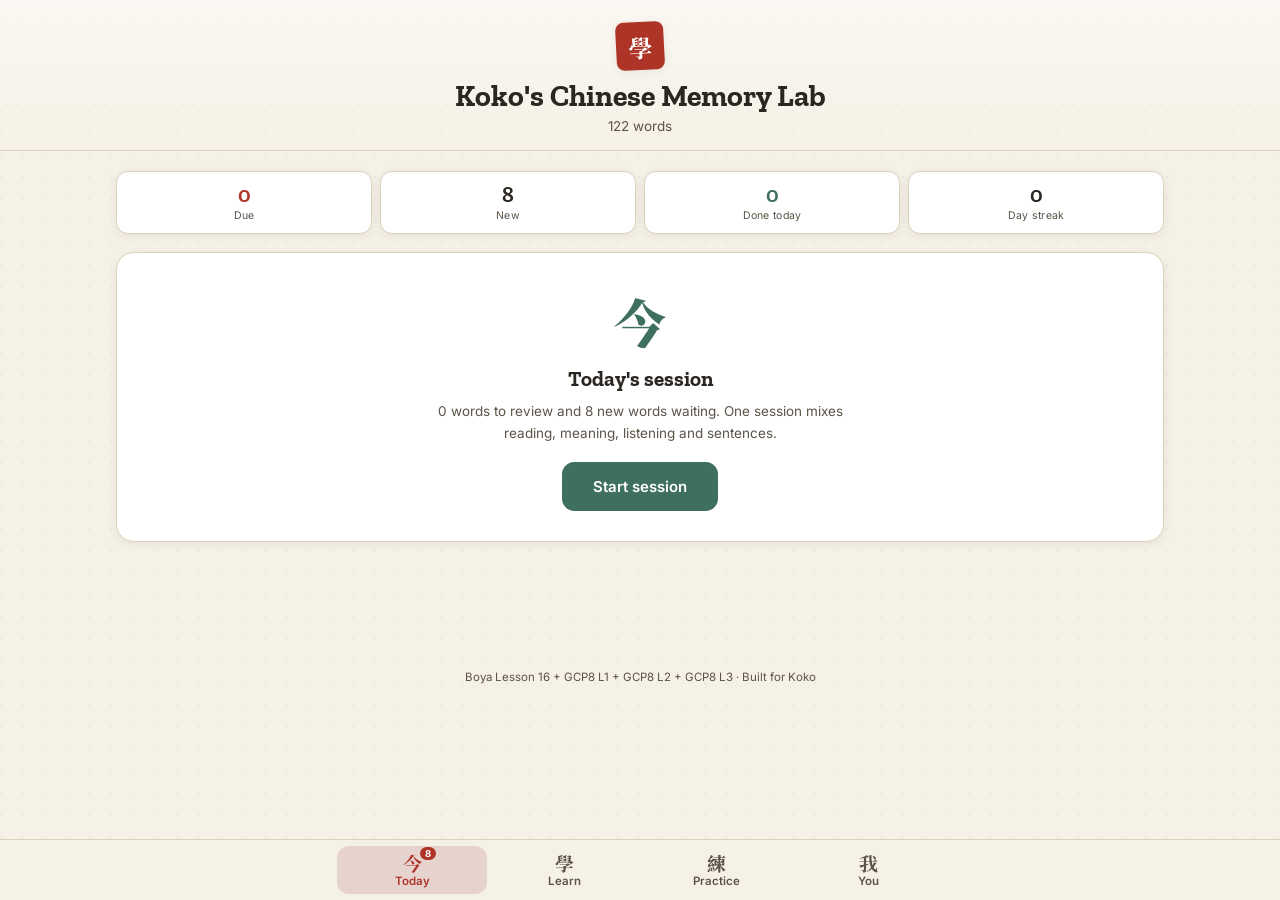
==== index.html @ 5239f811 "Update" ====
<!DOCTYPE html>
<html lang="en">
<head>
<meta charset="UTF-8">
<meta name="viewport" content="width=device-width, initial-scale=1.0">
<title>Character Memory Lab</title>
<link rel="preconnect" href="https://fonts.googleapis.com">
<link rel="preconnect" href="https://fonts.gstatic.com" crossorigin>
<link href="https://fonts.googleapis.com/css2?family=Noto+Serif+SC:wght@400;600;700;900&family=Noto+Sans+Khmer:wght@400;600;700&family=Zilla+Slab:wght@400;500;600&family=Inter:wght@400;500;600;700&display=swap" rel="stylesheet">
<style>
  :root{
    --paper: #F6F1E6;
    --paper-2: #EFE7D6;
    --ink: #2A2622;
    --ink-soft: #5B5348;
    --seal: #AE3428;
    --seal-soft: #E7D3CE;
    --jade: #3F6F5E;
    --jade-soft: #DCE7E1;
    --gold: #B98A2A;
    --line: #DDD2BC;
    --card: #FFFFFF;
    --shadow: 0 2px 10px rgba(42,38,34,0.08);
    --radius: 14px;
  }
  *{box-sizing:border-box;}
  html,body{margin:0;padding:0;}
  body{
    background: var(--paper);
    background-image: radial-gradient(circle at 1px 1px, rgba(42,38,34,0.045) 1px, transparent 0);
    background-size: 22px 22px;
    color: var(--ink);
    font-family: 'Inter', -apple-system, sans-serif;
    min-height: 100vh;
  }
  .hanzi{ font-family:'Noto Serif SC', serif; }
  .kh, .prompt-kh, .fc-front--kh{
    font-family:'Noto Sans Khmer', 'Khmer OS', 'Khmer OS System', sans-serif;
    line-height: 1.7;
  }

  header.top{
    padding: 22px 20px 16px;
    text-align:center;
    border-bottom: 1px solid var(--line);
    background: linear-gradient(180deg, rgba(255,255,255,0.5), transparent);
  }
  .stamp{
    display:inline-flex; align-items:center; justify-content:center;
    width:48px;height:48px;
    background: var(--seal); color:#fff;
    font-family:'Noto Serif SC', serif; font-size: 24px; font-weight:700;
    border-radius: 8px; transform: rotate(-3deg);
    box-shadow: var(--shadow); margin-bottom: 8px;
  }
  h1.title{ font-family:'Zilla Slab', serif; font-size: clamp(20px, 4vw, 30px); margin: 0 0 4px; }
  p.subtitle{ margin:0; color: var(--ink-soft); font-size: 13.5px; }

  main{ max-width: 1080px; margin: 0 auto; padding: 20px 16px 110px; }
  .view{ display:none; }
  .view.active{ display:block; }

  h2.section-title{
    font-family:'Zilla Slab'; font-size:20px; margin: 6px 0 14px; padding-bottom:8px;
    border-bottom: 2px solid var(--seal); display:inline-block;
  }
  p.intro-text{ font-size:13.5px; color:var(--ink-soft); line-height:1.6; max-width:640px; }

  /* ---------- Bottom navigation ---------- */
  nav.bottom{
    position: fixed; left:0; right:0; bottom:0; z-index: 40;
    display:flex; justify-content:center; gap:2px;
    background: rgba(246,241,230,0.96);
    backdrop-filter: blur(8px);
    border-top: 1px solid var(--line);
    padding: 6px 8px calc(6px + env(safe-area-inset-bottom));
  }
  .nav-btn{
    flex:1; max-width:150px;
    border:none; background:none; cursor:pointer;
    display:flex; flex-direction:column; align-items:center; gap:2px;
    padding: 7px 4px 6px; border-radius:12px;
    color: var(--ink-soft); font-family:'Inter'; font-weight:600; font-size:11.5px;
  }
  .nav-btn .nav-zi{ font-family:'Noto Serif SC'; font-size:19px; line-height:1; font-weight:700; }
  .nav-btn.active{ color: var(--seal); background: var(--seal-soft); }
  .nav-btn:hover{ color: var(--seal); }
  .nav-badge{
    position:absolute; transform: translate(16px,-6px);
    background: var(--seal); color:#fff; font-size:9.5px; font-weight:700;
    border-radius:999px; padding:1px 5px; min-width:16px;
  }

  /* ---------- Shared bits ---------- */
  .btn{
    border:1px solid var(--line); background:var(--card); padding:10px 18px;
    border-radius:10px; font-family:'Inter'; font-weight:600; font-size:13px;
    cursor:pointer; color:var(--ink);
  }
  .btn:hover{ border-color: var(--seal); color: var(--seal); }
  .btn.primary{ background: var(--jade); color:#fff; border-color:var(--jade); }
  .btn.primary:hover{ background:#35604f; color:#fff; }
  .btn.big{ padding:14px 30px; font-size:15px; border-radius:12px; }
  .btn:disabled{ opacity:.45; cursor:not-allowed; }
  .speak-btn{
    display:inline-flex; align-items:center; justify-content:center;
    width:28px; height:28px; border-radius:999px;
    background: var(--jade); color:#fff; border:none; cursor:pointer;
    font-size:14px; flex-shrink:0; margin-left:6px; transition: transform .1s ease;
  }
  .speak-btn:hover{ transform: scale(1.08); }
  .speak-btn.small{ width:22px; height:22px; font-size:11px; }
  .speak-btn.xl{ width:44px; height:44px; font-size:20px; margin:0; }
  .zi-row{ display:flex; align-items:center; justify-content:center; gap:6px; }
  .seg{
    display:inline-flex; background: var(--paper-2); border:1px solid var(--line);
    border-radius: 999px; padding:3px; gap:2px; margin-bottom:16px; flex-wrap:wrap;
  }
  .seg button{
    border:none; background:none; cursor:pointer; border-radius:999px;
    padding:7px 15px; font-family:'Inter'; font-weight:600; font-size:12.5px; color:var(--ink-soft);
  }
  .seg button.active{ background: var(--card); color: var(--ink); box-shadow: var(--shadow); }

  /* ---------- Today ---------- */
  .stat-row{ display:grid; grid-template-columns: repeat(4, 1fr); gap:8px; margin-bottom:18px; }
  .stat{
    background: var(--card); border:1px solid var(--line); border-radius:12px;
    padding:11px 6px; text-align:center; box-shadow: var(--shadow);
  }
  .stat .num{ font-family:'Zilla Slab'; font-size:22px; font-weight:600; line-height:1.1; }
  .stat .lbl{ font-size:10.5px; color:var(--ink-soft); margin-top:2px; letter-spacing:.3px; }
  .stat.due .num{ color: var(--seal); }
  .stat.done .num{ color: var(--jade); }

  .session-start{
    background: var(--card); border:1px solid var(--line); border-radius:18px;
    padding: 30px 22px; text-align:center; box-shadow: var(--shadow);
  }
  .session-start .big-zi{ font-family:'Noto Serif SC'; font-size:52px; font-weight:900; color:var(--jade); }
  .session-start p{ font-size:13.5px; color:var(--ink-soft); line-height:1.6; max-width:420px; margin:10px auto 18px; }

  .task-wrap{ display:flex; flex-direction:column; align-items:center; }
  .task-bar{ width:100%; max-width:520px; margin-bottom:14px; }
  .task-bar .meta{ display:flex; justify-content:space-between; font-size:11.5px; color:var(--ink-soft); margin-bottom:5px; }
  .bar{ height:6px; background: var(--paper-2); border-radius:999px; overflow:hidden; border:1px solid var(--line); }
  .bar > span{ display:block; height:100%; background: var(--jade); width:0%; transition: width .25s ease; }

  .task-card{
    width:100%; max-width:520px; background: var(--card);
    border:1px solid var(--line); border-radius:18px; box-shadow: var(--shadow);
    padding: 26px 20px; text-align:center; min-height:240px;
    display:flex; flex-direction:column; align-items:center; justify-content:center;
  }
  .task-kind{
    display:inline-block; font-size:10px; font-weight:700; letter-spacing:.6px; text-transform:uppercase;
    padding:3px 10px; border-radius:999px; background: var(--paper-2); color:var(--ink-soft); margin-bottom:14px;
  }
  .task-kind.recognize{ background: var(--jade-soft); color: var(--jade); }
  .task-kind.recall{ background: var(--seal-soft); color: var(--seal); }
  .task-kind.listen{ background:#EFE3C9; color:#8A5A12; }
  .task-kind.sentence{ background:#E2E0EC; color:#4C4470; }
  .task-card .zi{ font-family:'Noto Serif SC'; font-size:60px; font-weight:900; line-height:1.15; }
  .task-card .prompt-en{ font-size:28px; font-weight:600; }
  .task-card .prompt-kh{ font-size:28px; color:var(--jade); font-weight:600; margin-top:6px; }
  .task-card .py{ font-size:24px; color:var(--seal); font-weight:600; margin-top:8px; }
  .task-card .en{ font-size:15px; color:var(--ink-soft); margin-top:3px; }
  .task-card .kh{ font-size:19px; color:var(--jade); font-weight:600; margin-top:6px; }
  .task-card .hint{ font-size:12px; color:var(--ink-soft); margin-top:14px; }
  .task-hidden{ display:none; }
  .cloze-sentence{ font-family:'Noto Serif SC'; font-size:22px; line-height:1.7; }
  .cloze-blank{
    display:inline-block; min-width:56px; border-bottom:3px solid var(--seal);
    color: var(--seal); font-weight:700;
  }
  .cloze-en{ font-size:13px; color:var(--ink-soft); margin-top:10px; }

  .choices{ display:grid; gap:8px; width:100%; max-width:420px; margin-top:16px; }
  .choice{
    border:1px solid var(--line); background: var(--paper); border-radius:12px;
    padding:12px 14px; font-family:'Inter'; font-size:14px; cursor:pointer; text-align:center; color:var(--ink);
  }
  .choice .zi{ font-family:'Noto Serif SC'; font-size:22px; font-weight:700; line-height:1.2; }
  .choice:hover{ border-color: var(--seal); }
  .choice.correct{ background: var(--jade-soft); border-color: var(--jade); color: var(--jade); font-weight:600; }
  .choice.wrong{ background: var(--seal-soft); border-color: var(--seal); color: var(--seal); font-weight:600; }
  .choice:disabled{ cursor:default; }

  .rate-row{ display:flex; gap:8px; margin-top:18px; flex-wrap:wrap; justify-content:center; }
  .rate-btn{
    border:1px solid var(--line); background:var(--card); border-radius:10px;
    padding:10px 16px; cursor:pointer; font-family:'Inter'; font-weight:600; font-size:13px; color:var(--ink);
    display:flex; flex-direction:column; align-items:center; gap:2px; min-width:78px;
  }
  .rate-btn small{ font-size:10px; font-weight:500; color:var(--ink-soft); }
  .rate-btn[data-rate="again"]:hover{ border-color:var(--seal); color:var(--seal); }
  .rate-btn[data-rate="good"]{ background: var(--jade); border-color:var(--jade); color:#fff; }
  .rate-btn[data-rate="good"] small{ color: rgba(255,255,255,.8); }
  .task-actions{ margin-top:18px; display:flex; gap:8px; justify-content:center; flex-wrap:wrap; }

  .done-card{
    background: var(--card); border:1px solid var(--line); border-radius:18px;
    padding:34px 22px; text-align:center; box-shadow: var(--shadow); max-width:520px; margin:0 auto;
  }
  .done-card .big-zi{ font-family:'Noto Serif SC'; font-size:56px; font-weight:900; color:var(--jade); }

  /* ---------- Learn ---------- */
  .controls{ display:flex; gap:10px; flex-wrap:wrap; align-items:center; margin: 6px 0 16px; }
  .search-wrap{ flex:1; min-width:220px; position:relative; }
  input#searchBox{
    width:100%; padding: 11px 14px 11px 38px; border-radius: 10px;
    border: 1px solid var(--line); background: var(--card); font-size: 14px; color: var(--ink);
    font-family:'Inter';
  }
  input#searchBox:focus{ outline:2px solid var(--jade); outline-offset:1px; }
  .search-wrap::before{
    content:"搜"; font-family:'Noto Serif SC';
    position:absolute; left:12px; top:50%; transform:translateY(-50%);
    color: var(--ink-soft); font-size: 13px;
  }
  .filter-chip{
    border:1px solid var(--line); background:var(--card); padding:9px 14px; border-radius:10px;
    font-family:'Inter'; font-size:13px; font-weight:600; color: var(--ink-soft); cursor:pointer;
  }
  .filter-chip.active{ background: var(--jade); border-color: var(--jade); color:#fff; }
  .count-note{ font-size:12.5px; color:var(--ink-soft); margin: 0 0 14px; }

  .grid{ display:grid; grid-template-columns: repeat(auto-fill, minmax(140px, 1fr)); gap: 10px; }
  .word-card{
    background: var(--card); border:1px solid var(--line); border-radius: var(--radius);
    padding: 14px 10px 10px; text-align:center; cursor:pointer; box-shadow: var(--shadow);
    transition: transform .12s ease, border-color .12s ease; position:relative;
  }
  .word-card:hover{ transform: translateY(-2px); border-color: var(--seal); }
  .word-card .zi{ font-family:'Noto Serif SC'; font-size: 26px; font-weight:700; line-height:1.2; }
  .word-card .py{ font-size: 11.5px; color: var(--ink-soft); margin-top:3px; }
  .word-card .en{ font-size: 11px; color: var(--jade); margin-top:2px; font-weight:600; }
  .level-tag{
    display:inline-block; font-size:9.5px; font-weight:700; letter-spacing:0.4px;
    padding: 1px 6px; border-radius: 999px; margin-top:6px;
    background: var(--paper-2); color: var(--ink-soft);
  }
  .mini-bar{ height:3px; background: var(--paper-2); border-radius:999px; margin-top:8px; overflow:hidden; }
  .mini-bar > span{ display:block; height:100%; background: var(--jade); width:0%; }

  .study-wrap{ display:flex; flex-direction:column; align-items:center; padding: 4px 0 20px; }
  .flashcard{
    width:100%; max-width:420px; min-height:230px;
    background: var(--card); border:1px solid var(--line); border-radius:18px; box-shadow: var(--shadow);
    display:flex; flex-direction:column; align-items:center; justify-content:center;
    padding: 30px 18px; cursor:pointer; text-align:center;
  }
  .flashcard .zi{ font-family:'Noto Serif SC'; font-size:64px; font-weight:900; }
  .flashcard .hint{ font-size:12px; color:var(--ink-soft); margin-top:14px; }
  /* the prompt side — one of 汉字 / pinyin / Khmer */
  .fc-front--zi{ font-family:'Noto Serif SC', serif; font-size:64px; font-weight:900; color: var(--ink); }
  .fc-front--py{ font-size:52px; font-weight:700; color: var(--seal); line-height:1.25; }
  .fc-front--kh{ font-size:50px; font-weight:600; color: var(--jade); }
  .flashcard.flipped .revealed .zi{ font-size:44px; margin-bottom:2px; }
  .front-pick{ display:flex; align-items:center; gap:10px; flex-wrap:wrap; margin-bottom:10px; }
  .front-pick-label{ font-size:12px; font-weight:600; color:var(--ink-soft); letter-spacing:.3px; }
  #frontSeg button[data-front="zi"]{ font-family:'Noto Serif SC'; font-size:15px; }
  #frontSeg button[data-front="kh"]{ font-size:14px; }
  .flashcard .revealed{ display:none; }
  .flashcard.flipped .revealed{ display:block; }
  .flashcard.flipped .prompt-hint{ display:none; }
  .flashcard .py{ font-size:24px; color:var(--seal); font-weight:600; margin-top:6px; }
  .flashcard .en{ font-size:14px; color:var(--ink-soft); margin-top:2px; }
  .flashcard .kh{ font-size:19px; color:var(--jade); margin-top:6px; font-weight:600; }
  .study-controls{ display:flex; gap:10px; margin-top:18px; flex-wrap:wrap; justify-content:center; }
  .progress-note{ font-size:12px; color:var(--ink-soft); margin-top:10px; }

  /* ---------- Detail overlay ---------- */
  #overlay{
    position:fixed; inset:0; background: rgba(30,26,22,0.55);
    display:none; align-items:flex-start; justify-content:center;
    padding: 24px 14px; overflow-y:auto; z-index: 50;
  }
  #overlay.show{ display:flex; }
  .detail-card{
    background: var(--paper); border-radius: 18px; max-width: 640px; width:100%;
    padding: 26px 22px 30px; box-shadow: 0 12px 40px rgba(0,0,0,0.25);
    position:relative; margin: 20px 0 40px;
  }
  .close-btn{
    position:absolute; top:14px; right:16px; background:none; border:none;
    font-size:22px; color:var(--ink-soft); cursor:pointer; line-height:1;
  }
  .detail-head{ text-align:center; padding-bottom:16px; border-bottom:1px solid var(--line); margin-bottom:16px; }
  .detail-head .zi{ font-family:'Noto Serif SC'; font-size:56px; font-weight:900; }
  .detail-head .py{ font-size:18px; color: var(--seal); font-weight:600; margin-top:4px; }
  .detail-head .en{ font-size:15px; color:var(--ink-soft); margin-top:2px; }
  .detail-head .kh{ font-size:19px; color:var(--jade); margin-top:8px; font-weight:600; }
  .section-label{
    font-size:11px; font-weight:700; letter-spacing:0.6px; text-transform:uppercase;
    color: var(--ink-soft); margin: 18px 0 8px;
  }
  .strength-wrap{ max-width:280px; margin:14px auto 0; }
  .strength-wrap .lbl{ display:flex; justify-content:space-between; font-size:11px; color:var(--ink-soft); margin-bottom:4px; }

  .word-image-wrap{
    background: var(--card); border:1px solid var(--line); border-radius:12px;
    padding:12px 14px; text-align:center;
  }
  .word-image{ max-width:100%; max-height:220px; border-radius:8px; display:block; margin:0 auto; }
  .image-loading, .image-none{ font-size:12.5px; color:var(--ink-soft); margin:0; }
  .image-caption{
    display:flex; align-items:center; justify-content:center; gap:10px; flex-wrap:wrap;
    font-size:11px; color:var(--ink-soft); margin-top:8px;
  }
  .image-caption a{ color: var(--jade); }
  .img-shuffle-btn{
    border:1px solid var(--line); background: var(--paper-2); color:var(--ink);
    font-size:11px; font-weight:600; padding:4px 10px; border-radius:999px; cursor:pointer;
  }

  .stroke-order-row{
    display:flex; gap:10px; flex-wrap:wrap; margin-bottom:10px;
  }
  .stroke-card{
    background: var(--card); border:1px solid var(--line); border-radius:12px;
    padding:8px; display:flex; flex-direction:column; align-items:center; gap:4px;
    cursor:pointer; user-select:none;
  }
  .stroke-card .stroke-target{ width:72px; height:72px; }
  .stroke-card .stroke-hint{ font-size:10px; color:var(--ink-soft); }
  .stroke-card:active{ opacity:0.7; }

  .example-box{
    background: var(--card); border:1px solid var(--line); border-radius:12px; padding:12px 14px;
    margin-bottom:8px; position:relative;
  }
  .example-box:last-child{ margin-bottom:0; }
  .level-badge{
    display:inline-block; font-size:10px; font-weight:700; padding:2px 8px; border-radius:999px;
    margin-bottom:6px; letter-spacing:0.3px;
  }
  .level-badge-hsk1{ background: var(--jade-soft); color: var(--jade); }
  .level-badge-hsk2{ background: var(--seal-soft); color: var(--seal); }
  .example-box .cn{ font-family:'Noto Serif SC'; font-size:17px; }
  .example-box .py{ font-size:13px; color:var(--ink-soft); margin-top:3px; font-style:italic; }
  .example-box .en{ font-size:13px; color:var(--ink); margin-top:3px; }

  .char-story-card{
    background: var(--card); border:1px solid var(--line); border-radius:12px;
    padding: 12px 14px; margin-bottom:10px; display:flex; gap:12px; align-items:flex-start;
  }
  .char-story-card .big-zi{ font-family:'Noto Serif SC'; font-size:34px; font-weight:700; flex-shrink:0; width:44px; text-align:center; }
  .char-story-body{ flex:1; }
  .type-badge{
    display:inline-block; font-size:10px; font-weight:700; padding:2px 8px; border-radius:999px;
    margin-bottom:5px; letter-spacing:0.3px;
  }
  .type-pictograph{ background: var(--jade-soft); color: var(--jade); }
  .type-compound{ background: #EFE3C9; color:#8A5A12; }
  .type-phono{ background: var(--seal-soft); color: var(--seal); }
  .type-whole{ background:#E7E2DA; color:#6b6459; }
  .parts-line{ font-size:12.5px; color:var(--ink-soft); margin-bottom:4px; }
  .story-line{ font-size:13px; line-height:1.5; }
  .family-chip{
    display:inline-block; margin-top:6px; font-size:11.5px; font-weight:600;
    color:#fff; background: var(--seal); padding:3px 9px; border-radius:999px; cursor:pointer;
  }
  .web-row{ display:flex; gap:8px; flex-wrap:wrap; }
  .web-pill{
    background: var(--card); border:1px solid var(--line); border-radius:10px; padding:8px 12px;
    cursor:pointer; text-align:center; min-width:74px;
  }
  .web-pill:hover{ border-color: var(--seal); }
  .web-pill .zi{ font-family:'Noto Serif SC'; font-size:20px; font-weight:700; }
  .web-pill .py{ font-size:10.5px; color:var(--ink-soft); }
  .web-pill .en{ font-size:10px; color:var(--jade); font-weight:600; }
  .web-pill mark{ background:none; color: var(--seal); }
  .empty-note{ font-size:13px; color:var(--ink-soft); background:var(--card);
    border:1px dashed var(--line); border-radius:12px; padding:14px 16px; }

  /* ---------- Practice ---------- */
  .pattern-group{
    background: var(--card); border:1px solid var(--line); border-radius:14px;
    padding:16px 18px; margin-bottom:14px; box-shadow: var(--shadow);
  }
  .pattern-group h3{ margin:0 0 4px; font-family:'Zilla Slab'; font-size:18px; }
  .pattern-group .sound-tag{
    display:inline-block; font-family:'Noto Serif SC'; font-size:15px; font-weight:700;
    background: var(--seal-soft); color:var(--seal); padding:3px 10px; border-radius:8px; margin-bottom:6px;
  }
  .pattern-group p.explain{ font-size:13px; color:var(--ink-soft); margin: 4px 0 10px; }
  .member-row{ display:flex; gap:10px; flex-wrap:wrap; }
  .member-pill{
    background: var(--paper-2); border:1px solid var(--line); border-radius:10px; padding:8px 12px;
    display:flex; flex-direction:column; align-items:center; min-width:78px; cursor:pointer;
  }
  .member-pill:hover{ border-color: var(--seal); }
  .member-pill .zi{ font-family:'Noto Serif SC'; font-size:22px; font-weight:700; }
  .member-pill .py{ font-size:10.5px; color:var(--ink-soft); }
  .member-pill .gloss{ font-size:10px; color:var(--jade); font-weight:600; }
  .radical-group{
    background: var(--card); border:1px dashed var(--line); border-radius:14px;
    padding:14px 16px; margin-bottom:10px;
  }
  .radical-group .rad-tag{ font-family:'Noto Serif SC'; font-weight:700; color: var(--jade); font-size:16px; }
  .rad-members{ font-family:'Noto Serif SC'; font-size: 20px; letter-spacing:6px; color:var(--ink); margin-top:6px; }

  .struct-grid{ display:grid; grid-template-columns: repeat(auto-fill, minmax(250px,1fr)); gap:12px; }
  .struct-card{
    background: var(--card); border:1px solid var(--line); border-radius:14px;
    padding:14px 16px; box-shadow: var(--shadow);
  }
  .struct-head{ display:flex; gap:12px; align-items:center; }
  .struct-head svg{ flex-shrink:0; }
  .struct-name{ font-family:'Noto Serif SC'; font-size:19px; font-weight:700; }
  .struct-py{ font-size:11.5px; color:var(--ink-soft); font-style:italic; }
  .struct-en{ font-size:12.5px; color:var(--jade); font-weight:600; }
  .struct-tier{
    display:inline-block; font-size:9.5px; font-weight:700; letter-spacing:.4px; text-transform:uppercase;
    padding:1px 7px; border-radius:999px; background: var(--paper-2); color:var(--ink-soft); margin-top:4px;
  }
  .struct-hint{ font-size:12.5px; color:var(--ink-soft); line-height:1.55; margin:10px 0 8px; }
  .struct-members{ display:flex; gap:5px; flex-wrap:wrap; }
  .struct-zi{
    font-family:'Noto Serif SC'; font-size:18px; font-weight:700;
    background: var(--paper-2); border:1px solid var(--line); border-radius:7px;
    width:32px; height:32px; display:flex; align-items:center; justify-content:center;
    color: var(--ink-soft);
  }
  .struct-zi.in-lab{ color: var(--seal); border-color: var(--seal); cursor:pointer; background:#fff; }

  .cloze-wrap{ display:flex; flex-direction:column; align-items:center; }
  .cloze-card{
    width:100%; max-width:520px; background: var(--card); border:1px solid var(--line);
    border-radius:18px; box-shadow: var(--shadow); padding:26px 20px; text-align:center;
  }
  .score-note{ font-size:12.5px; color:var(--ink-soft); margin-top:12px; }

  /* ---------- You / settings ---------- */
  .set-card{
    background: var(--card); border:1px solid var(--line); border-radius:14px;
    padding:16px 18px; margin-bottom:12px; box-shadow: var(--shadow); max-width:560px;
  }
  .set-card h3{ margin:0 0 4px; font-family:'Zilla Slab'; font-size:17px; }
  .set-card p.note{ font-size:12.5px; color:var(--ink-soft); margin:0 0 12px; line-height:1.55; }
  .set-row{ display:flex; gap:10px; align-items:center; flex-wrap:wrap; margin-bottom:10px; }
  .set-row label{ font-size:12.5px; font-weight:600; min-width:110px; }
  select, input[type="number"]{
    font-family:'Inter'; font-size:13px; padding:9px 11px; border-radius:10px;
    border:1px solid var(--line); background: var(--paper); color:var(--ink); max-width:100%;
  }
  input[type="range"]{ flex:1; min-width:150px; accent-color: var(--jade); }
  .range-val{ font-size:12.5px; color:var(--seal); font-weight:700; min-width:44px; }
  .warn{ font-size:12px; color: var(--seal); font-weight:600; }
  .ok-note{ font-size:12px; color: var(--jade); font-weight:600; min-height:16px; }

  footer{ text-align:center; padding: 18px 20px 26px; font-size:11.5px; color: var(--ink-soft); }

  @media (max-width:480px){
    .grid{ grid-template-columns: repeat(auto-fill, minmax(108px,1fr)); }
    .detail-head .zi{ font-size:44px; }
    .task-card .zi{ font-size:50px; }
    .stat .num{ font-size:19px; }
  }
</style>
</head>
<body>

<header class="top">
  <div class="stamp">學</div>
  <h1 class="title" id="pageTitle">Character Memory Lab</h1>
  <p class="subtitle" id="pageSubtitle"></p>
</header>

<main>

  <!-- ================= TODAY ================= -->
  <div id="todayView" class="view active">
    <div class="stat-row">
      <div class="stat due"><div class="num" id="statDue">0</div><div class="lbl">Due</div></div>
      <div class="stat"><div class="num" id="statNew">0</div><div class="lbl">New</div></div>
      <div class="stat done"><div class="num" id="statDone">0</div><div class="lbl">Done today</div></div>
      <div class="stat"><div class="num" id="statStreak">0</div><div class="lbl">Day streak</div></div>
    </div>

    <div id="sessionStart" class="session-start">
      <div class="big-zi">今</div>
      <h2 style="font-family:'Zilla Slab';font-size:21px;margin:8px 0 0;">Today's session</h2>
      <p id="sessionStartNote"></p>
      <button class="btn primary big" id="startSessionBtn">Start session</button>
    </div>

    <div id="sessionRun" class="task-wrap" style="display:none;">
      <div class="task-bar">
        <div class="meta"><span id="taskCounter"></span><span id="taskWordLevel"></span></div>
        <div class="bar"><span id="taskProgress"></span></div>
      </div>
      <div class="task-card" id="taskCard"></div>
      <div class="task-actions" id="taskActions"></div>
      <button class="btn" id="endSessionBtn" style="margin-top:16px;">End session</button>
    </div>

    <div id="sessionDone" style="display:none;">
      <div class="done-card">
        <div class="big-zi">好</div>
        <h2 style="font-family:'Zilla Slab';font-size:21px;margin:8px 0 6px;">Session finished</h2>
        <p id="doneNote" style="font-size:13.5px;color:var(--ink-soft);line-height:1.6;"></p>
        <div style="display:flex;gap:8px;justify-content:center;flex-wrap:wrap;margin-top:14px;">
          <button class="btn primary" id="againSessionBtn">Study more</button>
          <button class="btn" id="goLearnBtn">Browse words</button>
        </div>
      </div>
    </div>
  </div>

  <!-- ================= LEARN ================= -->
  <div id="learnView" class="view">
    <div class="seg" id="learnSeg">
      <button class="active" data-mode="list">Word list</button>
      <button data-mode="cards">Flashcards</button>
    </div>

    <div id="learnList">
      <div class="controls">
        <div class="search-wrap">
          <input id="searchBox" type="text" placeholder="Search Chinese, pinyin, English or Khmer...">
        </div>
        <span id="wordsLevelChips" style="display:contents;"></span>
      </div>
      <p class="count-note" id="countNote"></p>
      <div class="grid" id="wordGrid"></div>
    </div>

    <div id="learnCards" style="display:none;">
      <p class="intro-text" style="margin-bottom:14px;">Try to answer <em>before</em> you flip. Guessing first is what builds the memory. This is browsing only, it does not change your review schedule.</p>
      <div class="front-pick">
        <span class="front-pick-label">Show first</span>
        <div class="seg" id="frontSeg" style="margin-bottom:0;">
          <button class="active" data-front="zi">汉字</button>
          <button data-front="py">Pinyin</button>
          <button data-front="kh">ខ្មែរ</button>
        </div>
      </div>
      <div class="controls" style="margin-bottom:6px;">
        <span id="studyLevelChips" style="display:contents;"></span>
      </div>
      <div class="study-wrap">
        <div class="flashcard" id="flashcard">
          <div class="fc-front fc-front--zi" id="fc-front">你</div>
          <div class="prompt-hint hint" id="fcHint">Tap to reveal pinyin, meaning and Khmer</div>
          <div class="revealed">
            <div class="zi hanzi" id="fc-zi"></div>
            <div class="py" id="fc-py"></div>
            <div class="en" id="fc-en"></div>
            <div class="kh" id="fc-kh"></div>
          </div>
        </div>
        <div class="study-controls">
          <button class="btn" id="prevBtn">&larr; Prev</button>
          <button class="btn primary" id="shuffleBtn">Shuffle</button>
          <button class="btn" id="detailBtn">Full card</button>
          <button class="btn" id="nextBtn">Next &rarr;</button>
        </div>
        <p class="progress-note" id="progressNote"></p>
      </div>
    </div>
  </div>

  <!-- ================= PRACTICE ================= -->
  <div id="practiceView" class="view">
    <div class="seg" id="practiceSeg">
      <button class="active" data-pane="paneFamilies">Sound &amp; radicals</button>
      <button data-pane="paneStructures">Structures</button>
      <button data-pane="paneCloze">Sentences</button>
    </div>

    <div id="paneFamilies" class="pane">
      <h2 class="section-title">Sound-clue families (形声字)</h2>
      <p class="intro-text">Each group shares one component that gives the SOUND. A different piece gives the MEANING. Learn the group once and you get several characters at a time.</p>
      <div id="patternGroupsWrap" style="margin-top:16px;"></div>
      <h2 class="section-title" style="margin-top:28px;">Meaning-clue families (radicals)</h2>
      <p class="intro-text">These do not share a sound. They share a MEANING radical. Once you know a radical you can guess what a new character is about before you can say it.</p>
      <div id="radicalGroupsWrap" style="margin-top:16px;"></div>
    </div>

    <div id="paneStructures" class="pane" style="display:none;">
      <h2 class="section-title">Character structures (汉字结构)</h2>
      <p class="intro-text">Before you learn the parts, learn the shape. Every character is laid out in one of these ways. Red lines are a wrapping part. Green blocks are the pieces inside. Characters shown in red are in this lesson, tap them.</p>
      <div class="struct-grid" id="structGrid" style="margin-top:16px;"></div>
    </div>

    <div id="paneCloze" class="pane" style="display:none;">
      <h2 class="section-title">Fill the blank</h2>
      <p class="intro-text">Read the sentence and pick the word that belongs in the gap. Wrong answers here also push that word back into your review queue.</p>
      <div class="cloze-wrap" style="margin-top:16px;">
        <div class="cloze-card" id="clozeCard"></div>
        <p class="score-note" id="clozeScore"></p>
      </div>
    </div>
  </div>

  <!-- ================= YOU ================= -->
  <div id="youView" class="view">
    <h2 class="section-title">You</h2>

    <div class="set-card">
      <h3>Chinese voice</h3>
      <p class="note">Pick the voice used for every 🔊 button and for listening tasks. If the list is empty or has no Chinese voice, install one in your system settings, then reload this page.</p>
      <div class="set-row">
        <label for="voicePicker">Voice</label>
        <select id="voicePicker"></select>
      </div>
      <div class="set-row">
        <label for="rateSlider">Speed</label>
        <input type="range" id="rateSlider" min="0.5" max="1.2" step="0.05" value="0.85">
        <span class="range-val" id="rateVal">0.85x</span>
      </div>
      <div class="set-row">
        <label for="pitchSlider">Pitch</label>
        <input type="range" id="pitchSlider" min="0.6" max="1.4" step="0.05" value="1">
        <span class="range-val" id="pitchVal">1.00</span>
      </div>
      <div class="set-row">
        <button class="btn primary" id="voiceTestBtn">Test the voice</button>
        <span class="hanzi" style="font-size:17px;">你好，我在学中文。</span>
      </div>
      <p class="warn" id="voiceWarn" style="display:none;">No Chinese voice found in this browser.</p>
    </div>

    <div class="set-card">
      <h3>Session</h3>
      <p class="note">How much new material to take on each day. Reviews that are already due are always shown first.</p>
      <div class="set-row">
        <label for="newLimit">New words / day</label>
        <input type="number" id="newLimit" min="0" max="50" step="1" value="8">
      </div>
      <div class="set-row">
        <label for="sessionCap">Cards / session</label>
        <input type="number" id="sessionCap" min="5" max="100" step="5" value="25">
      </div>
    </div>

    <div class="set-card">
      <h3>Backup</h3>
      <p class="note">Your progress lives only in this browser. Clearing browser data will erase it. Export a backup file now and then, especially before you clear anything.</p>
      <div class="set-row">
        <button class="btn primary" id="exportBtn">Export backup</button>
        <button class="btn" id="importBtn">Import backup</button>
        <input type="file" id="importFile" accept="application/json,.json" style="display:none;">
      </div>
      <p class="ok-note" id="backupNote"></p>
    </div>

    <div class="set-card">
      <h3>Progress</h3>
      <p class="note" id="progressSummary"></p>
      <div class="set-row">
        <button class="btn" id="resetBtn">Reset all progress</button>
        <span class="warn" id="resetWarn" style="display:none;">This cannot be undone. Click again to confirm.</span>
      </div>
    </div>
  </div>

</main>

<nav class="bottom">
  <button class="nav-btn active" data-view="todayView"><span class="nav-zi">今</span>Today<span class="nav-badge" id="navDueBadge" style="display:none;">0</span></button>
  <button class="nav-btn" data-view="learnView"><span class="nav-zi">學</span>Learn</button>
  <button class="nav-btn" data-view="practiceView"><span class="nav-zi">練</span>Practice</button>
  <button class="nav-btn" data-view="youView"><span class="nav-zi">我</span>You</button>
</nav>

<div id="overlay">
  <div class="detail-card">
    <button class="close-btn" id="closeDetail">&times;</button>
    <div id="detailContent"></div>
  </div>
</div>

<footer id="pageFooter"></footer>

<script>
/**
 * Hanzi Writer v3.7.3 | https://chanind.github.io/hanzi-writer
 */

var HanziWriter=function(){"use strict";var t,e,r;const i="undefined"==typeof window?global:window,s=i.performance&&(()=>i.performance.now())||(()=>Date.now()),o=(null===(t=i.requestAnimationFrame)||void 0===t?void 0:t.bind(i))||(t=>setTimeout(()=>t(s()),1e3/60)),n=(null===(e=i.cancelAnimationFrame)||void 0===e?void 0:e.bind(i))||clearTimeout;function a(t){return t[t.length-1]}const h=(t,e)=>t<0?e+t:t;function l(t,e){const r={...t};for(const i in e){const s=t[i],o=e[i];s!==o&&(s&&o&&"object"==typeof s&&"object"==typeof o&&!Array.isArray(o)?r[i]=l(s,o):r[i]=o)}return r}let c=0;function d(){return c++,c}function u(t){return t.reduce((t,e)=>e+t,0)/t.length}function _(t){const e=t.toUpperCase().trim();if(/^#([A-F0-9]{3}){1,2}$/.test(e)){let t=e.substring(1).split("");3===t.length&&(t=[t[0],t[0],t[1],t[1],t[2],t[2]]);const r=""+t.join("");return{r:parseInt(r.slice(0,2),16),g:parseInt(r.slice(2,4),16),b:parseInt(r.slice(4,6),16),a:1}}const r=e.match(/^RGBA?\((\d+)\s*,\s*(\d+)\s*,\s*(\d+)(?:\s*,\s*(\d*\.?\d+))?\)$/);if(r)return{r:parseInt(r[1],10),g:parseInt(r[2],10),b:parseInt(r[3],10),a:parseFloat(r[4]||1,10)};throw new Error("Invalid color: "+t)}function p(t,e){const r={};for(let i=0;i<e;i++)r[i]=t;return r}function g(t,e){const r={};for(let i=0;i<t;i++)r[i]=e(i);return r}const k=(null===(r=i.navigator)||void 0===r?void 0:r.userAgent)||"",m=k.indexOf("MSIE ")>0||k.indexOf("Trident/")>0||k.indexOf("Edge/")>0,f=()=>{};class v{constructor(t,e,r=f){this._mutationChains=[],this._onStateChange=r,this.state={options:{drawingFadeDuration:e.drawingFadeDuration,drawingWidth:e.drawingWidth,drawingColor:_(e.drawingColor),strokeColor:_(e.strokeColor),outlineColor:_(e.outlineColor),radicalColor:_(e.radicalColor||e.strokeColor),highlightColor:_(e.highlightColor)},character:{main:{opacity:e.showCharacter?1:0,strokes:{}},outline:{opacity:e.showOutline?1:0,strokes:{}},highlight:{opacity:1,strokes:{}}},userStrokes:null};for(let e=0;e<t.strokes.length;e++)this.state.character.main.strokes[e]={opacity:1,displayPortion:1},this.state.character.outline.strokes[e]={opacity:1,displayPortion:1},this.state.character.highlight.strokes[e]={opacity:0,displayPortion:1}}overwriteOnStateChange(t){this._onStateChange=t}updateState(t){const e=l(this.state,t);this._onStateChange(e,this.state),this.state=e}run(t,e={}){const r=t.map(t=>t.scope);return this.cancelMutations(r),new Promise(i=>{const s={_isActive:!0,_index:0,_resolve:i,_mutations:t,_loop:e.loop,_scopes:r};this._mutationChains.push(s),this._run(s)})}_run(t){if(!t._isActive)return;const e=t._mutations;if(t._index>=e.length){if(!t._loop)return t._isActive=!1,this._mutationChains=this._mutationChains.filter(e=>e!==t),void t._resolve({canceled:!1});t._index=0}t._mutations[t._index].run(this).then(()=>{t._isActive&&(t._index++,this._run(t))})}_getActiveMutations(){return this._mutationChains.map(t=>t._mutations[t._index])}pauseAll(){this._getActiveMutations().forEach(t=>t.pause())}resumeAll(){this._getActiveMutations().forEach(t=>t.resume())}cancelMutations(t){for(const e of this._mutationChains)for(const r of e._scopes)for(const i of t)(r.startsWith(i)||i.startsWith(r))&&this._cancelMutationChain(e)}cancelAll(){this.cancelMutations([""])}_cancelMutationChain(t){var e;t._isActive=!1;for(let e=t._index;e<t._mutations.length;e++)t._mutations[e].cancel(this);null===(e=t._resolve)||void 0===e||e.call(t,{canceled:!0}),this._mutationChains=this._mutationChains.filter(e=>e!==t)}}const y=(t,e)=>({x:t.x-e.x,y:t.y-e.y}),C=t=>Math.sqrt(Math.pow(t.x,2)+Math.pow(t.y,2)),S=(t,e)=>C(y(t,e)),w=(t,e=1)=>{const r=10*e;return{x:Math.round(r*t.x)/r,y:Math.round(r*t.y)/r}},P=t=>{let e=t[0];return t.slice(1).reduce((t,r)=>{const i=S(r,e);return e=r,t+i},0)},D=(t,e,r)=>{const i=y(e,t),s=r/C(i);return{x:e.x+s*i.x,y:e.y+s*i.y}},x=t=>{const e=((t,e=30)=>{const r=P(t)/(e-1),i=[t[0]],s=a(t),o=t.slice(1);for(let t=0;t<e-2;t++){let t=a(i),e=r,s=!1;for(;!s;){const r=S(t,o[0]);if(r<e)e-=r,t=o.shift();else{const n=D(t,o[0],e-r);i.push(n),s=!0}}}return i.push(s),i})(t),r={x:u(e.map(t=>t.x)),y:u(e.map(t=>t.y))},i=e.map(t=>y(t,r)),s=Math.sqrt(u([Math.pow(i[0].x,2)+Math.pow(i[0].y,2),Math.pow(a(i).x,2)+Math.pow(a(i).y,2)]));return((t,e=.05)=>{const r=t.slice(0,1);for(const i of t.slice(1)){const t=r[r.length-1],s=S(i,t);if(s>e){const o=Math.ceil(s/e),n=s/o;for(let e=0;e<o;e++)r.push(D(i,t,-1*n*(e+1)))}else r.push(i)}return r})(i.map(t=>({x:t.x/s,y:t.y/s})))};function M(t,e=!1){const r=w(t[0]),i=t.slice(1);let s=`M ${r.x} ${r.y}`;return i.forEach(t=>{const e=w(t);s+=` L ${e.x} ${e.y}`}),e&&(s+="Z"),s}const R=(t,e)=>{const r=(t=>{if(t.length<3)return t;const e=[t[0],t[1]];return t.slice(2).forEach(t=>{const r=e.length,i=y(t,e[r-1]),s=y(e[r-1],e[r-2]);i.y*s.x-i.x*s.y==0&&e.pop(),e.push(t)}),e})(t);if(r.length<2)return r;const i=r[1],s=r[0],o=D(i,s,e),n=r.slice(1);return n.unshift(o),n};class T{constructor(t,e,r,i=!1){this.path=t,this.points=e,this.strokeNum=r,this.isInRadical=i}getStartingPoint(){return this.points[0]}getEndingPoint(){return this.points[this.points.length-1]}getLength(){return P(this.points)}getVectors(){let t=this.points[0];return this.points.slice(1).map(e=>{const r=y(e,t);return t=e,r})}getDistance(t){const e=this.points.map(e=>S(e,t));return Math.min(...e)}getAverageDistance(t){return t.reduce((t,e)=>t+this.getDistance(e),0)/t.length}}class A{constructor(t,e){this.symbol=t,this.strokes=e}}function O({radStrokes:t,strokes:e,medians:r}){return e.map((e,i)=>{const s=r[i].map(t=>{const[e,r]=t;return{x:e,y:r}});return new T(e,s,i,(o=i,(null!==(n=null==t?void 0:t.indexOf(o))&&void 0!==n?n:-1)>=0));var o,n})}const[b,$]=[{x:0,y:-124},{x:1024,y:900}],z=$.x-b.x,L=$.y-b.y;class E{constructor(t){const{padding:e,width:r,height:i}=t;this.padding=e,this.width=r,this.height=i;const s=r-2*e,o=i-2*e,n=s/z,a=o/L;this.scale=Math.min(n,a);const h=e+(s-this.scale*z)/2,l=e+(o-this.scale*L)/2;this.xOffset=-1*b.x*this.scale+h,this.yOffset=-1*b.y*this.scale+l}convertExternalPoint(t){return{x:(t.x-this.xOffset)/this.scale,y:(this.height-this.yOffset-t.y)/this.scale}}}const W=(t,e)=>{const r=(t=>{const e=[];let r=t[0];return t.slice(1).forEach(t=>{e.push(y(t,r)),r=t}),e})(t),i=e.getVectors();return u(r.map(t=>{const e=i.map(e=>{return i=t,((r=e).x*i.x+r.y*i.y)/C(r)/C(i);var r,i});return Math.max(...e)}))>0},H=t=>{if(t.length<2)return t;const[e,...r]=t,i=[e];for(const t of r)s=t,o=i[i.length-1],(s.x!==o.x||s.y!==o.y)&&i.push(t);var s,o;return i},F=[Math.PI/16,Math.PI/32,0,-1*Math.PI/32,-1*Math.PI/16],I=(t,e,r)=>{const i=x(t),s=x(e);let o=1/0;return F.forEach(t=>{const e=((t,e)=>{const r=t.length>=e.length?t:e,i=t.length>=e.length?e:t,s=(t,e,s,o)=>{if(0===t&&0===e)return S(r[0],i[0]);if(t>0&&0===e)return Math.max(s[0],S(r[t],i[0]));const n=o[o.length-1];return 0===t&&e>0?Math.max(n,S(r[0],i[e])):Math.max(Math.min(s[e],s[e-1],n),S(r[t],i[e]))};let o=[];for(let t=0;t<r.length;t++){const e=[];for(let r=0;r<i.length;r++)e.push(s(t,r,o,e));o=e}return o[i.length-1]})(i,((t,e)=>t.map(t=>({x:Math.cos(e)*t.x-Math.sin(e)*t.y,y:Math.sin(e)*t.x+Math.cos(e)*t.y})))(s,t));e<o&&(o=e)}),o<=.4*r},B=(t,e,r)=>{const{leniency:i=1,isOutlineVisible:s=!1,checkBackwards:o=!0,averageDistanceThreshold:n=350}=r,a=e.getAverageDistance(t),h=a<=n*(s||e.strokeNum>0?.5:1)*i;if(!h)return{isMatch:!1,avgDist:a,meta:{isStrokeBackwards:!1}};const l=((t,e,r)=>{const i=S(e.getStartingPoint(),t[0]),s=S(e.getEndingPoint(),t[t.length-1]);return i<=250*r&&s<=250*r})(t,e,i),c=W(t,e),d=I(t,e.points,i),u=((t,e,r)=>r*(P(t)+25)/(e.getLength()+25)>=.35)(t,e,i),_=h&&l&&c&&d&&u;if(o&&!_){if(B([...t].reverse(),e,{...r,checkBackwards:!1}).isMatch)return{isMatch:_,avgDist:a,meta:{isStrokeBackwards:!0}}}return{isMatch:_,avgDist:a,meta:{isStrokeBackwards:!1}}};class q{constructor(t,e,r){this.id=t,this.points=[e],this.externalPoints=[r]}appendPoint(t,e){this.points.push(t),this.externalPoints.push(e)}}class N{constructor(t,e,r={}){this._tick=t=>{if(null!==this._startPauseTime)return;const e=Math.min(1,(t-this._startTime-this._pausedDuration)/this._duration);if(1===e)this._renderState.updateState(this._values),this._frameHandle=void 0,this.cancel(this._renderState);else{const t=V(e),r=j(this._startState,this._values,t);this._renderState.updateState(r),this._frameHandle=o(this._tick)}},this.scope=t,this._valuesOrCallable=e,this._duration=r.duration||0,this._force=r.force,this._pausedDuration=0,this._startPauseTime=null}run(t){return this._values||this._inflateValues(t),0===this._duration&&t.updateState(this._values),0===this._duration||U(t.state,this._values)?Promise.resolve():(this._renderState=t,this._startState=t.state,this._startTime=performance.now(),this._frameHandle=o(this._tick),new Promise(t=>{this._resolve=t}))}_inflateValues(t){let e=this._valuesOrCallable;"function"==typeof this._valuesOrCallable&&(e=this._valuesOrCallable(t.state)),this._values=function(t,e){const r=t.split("."),i={};let s=i;for(let t=0;t<r.length;t++){const i=t===r.length-1?e:{};s[r[t]]=i,s=i}return i}(this.scope,e)}pause(){null===this._startPauseTime&&(this._frameHandle&&n(this._frameHandle),this._startPauseTime=performance.now())}resume(){null!==this._startPauseTime&&(this._frameHandle=o(this._tick),this._pausedDuration+=performance.now()-this._startPauseTime,this._startPauseTime=null)}cancel(t){var e;null===(e=this._resolve)||void 0===e||e.call(this),this._resolve=void 0,n(this._frameHandle||-1),this._frameHandle=void 0,this._force&&(this._values||this._inflateValues(t),t.updateState(this._values))}}function j(t,e,r){const i={};for(const s in e){const o=e[s],n=null==t?void 0:t[s];i[s]="number"==typeof n&&"number"==typeof o&&o>=0?r*(o-n)+n:j(n,o,r)}return i}function U(t,e){for(const r in e){const i=e[r],s=null==t?void 0:t[r];if(i>=0){if(i!==s)return!1}else if(!U(s,i))return!1}return!0}N.Delay=class{constructor(t){this._duration=t,this._startTime=null,this._paused=!1,this.scope="delay."+t}run(){return this._startTime=s(),this._runningPromise=new Promise(t=>{this._resolve=t,this._timeout=setTimeout(()=>this.cancel(),this._duration)}),this._runningPromise}pause(){if(this._paused)return;const t=performance.now()-(this._startTime||0);this._duration=Math.max(0,this._duration-t),clearTimeout(this._timeout),this._paused=!0}resume(){this._paused&&(this._startTime=performance.now(),this._timeout=setTimeout(()=>this.cancel(),this._duration),this._paused=!1)}cancel(){clearTimeout(this._timeout),this._resolve&&this._resolve(),this._resolve=void 0}};const V=t=>-Math.cos(t*Math.PI)/2+.5,Q=(t,e,r)=>[new N(`character.${t}.strokes`,p({opacity:1,displayPortion:1},e.strokes.length),{duration:r,force:!0})],G=(t,e,r)=>[new N("character."+t,{opacity:1,strokes:p({opacity:1,displayPortion:1},e.strokes.length)},{duration:r,force:!0})],X=(t,e,r)=>[new N(`character.${t}.opacity`,0,{duration:r,force:!0}),...Q(t,e,0)],K=(t,e,r)=>[new N("options."+t,e,{duration:r})],Y=(t,e,r)=>{const i=t.strokeNum,s=(t.getLength()+600)/(3*r);return[new N("options.highlightColor",e),new N("character.highlight",{opacity:1,strokes:{[i]:{displayPortion:0,opacity:0}}}),new N("character.highlight.strokes."+i,{displayPortion:1,opacity:1},{duration:s}),new N(`character.highlight.strokes.${i}.opacity`,0,{duration:s,force:!0})]},J=(t,e,r)=>{const i=e.strokeNum,s=(e.getLength()+600)/(3*r);return[new N("character."+t,{opacity:1,strokes:{[i]:{displayPortion:0,opacity:1}}}),new N(`character.${t}.strokes.${i}.displayPortion`,1,{duration:s})]},Z=(t,e,r,i,s)=>{let o=X(t,e,r);return o=o.concat(Q(t,e,0)),o.push(new N("character."+t,{opacity:1,strokes:p({opacity:0},e.strokes.length)},{force:!0})),e.strokes.forEach((e,r)=>{r>0&&o.push(new N.Delay(s)),o=o.concat(J(t,e,i))}),o},tt=t=>(null==t?void 0:t.map(t=>new N("userStrokes."+t,null,{force:!0})))||[];class et{constructor(t,e,r){this._currentStrokeIndex=0,this._mistakesOnStroke=0,this._totalMistakes=0,this._character=t,this._renderState=e,this._isActive=!1,this._positioner=r}startQuiz(t){this._userStrokesIds&&this._renderState.run(tt(this._userStrokesIds)),this._userStrokesIds=[],this._isActive=!0,this._options=t;const e=h(t.quizStartStrokeNum,this._character.strokes.length);return this._currentStrokeIndex=Math.min(e,this._character.strokes.length-1),this._mistakesOnStroke=0,this._totalMistakes=0,this._renderState.run((r=this._character,i=t.strokeFadeDuration,s=this._currentStrokeIndex,[...X("main",r,i),new N("character.highlight",{opacity:1,strokes:p({opacity:0},r.strokes.length)},{force:!0}),new N("character.main",{opacity:1,strokes:g(r.strokes.length,t=>({opacity:t<s?1:0}))},{force:!0})]));var r,i,s}startUserStroke(t){var e;if(!this._isActive)return null;if(this._userStroke)return this.endUserStroke();const r=this._positioner.convertExternalPoint(t),i=d();return this._userStroke=new q(i,r,t),null===(e=this._userStrokesIds)||void 0===e||e.push(i),this._renderState.run(((t,e)=>[new N("quiz.activeUserStrokeId",t,{force:!0}),new N("userStrokes."+t,{points:[e],opacity:1},{force:!0})])(i,r))}continueUserStroke(t){if(!this._userStroke)return Promise.resolve();const e=this._positioner.convertExternalPoint(t);this._userStroke.appendPoint(e,t);const r=this._userStroke.points.slice(0);return this._renderState.run((i=this._userStroke.id,[new N(`userStrokes.${i}.points`,r,{force:!0})]));var i}setPositioner(t){this._positioner=t}endUserStroke(){var t,e,r;if(!this._userStroke)return;if(this._renderState.run((e=this._userStroke.id,r=null!==(t=this._options.drawingFadeDuration)&&void 0!==t?t:300,[new N(`userStrokes.${e}.opacity`,0,{duration:r})])),1===this._userStroke.points.length)return void(this._userStroke=void 0);const{acceptBackwardsStrokes:i,markStrokeCorrectAfterMisses:s}=this._options,o=this._getCurrentStroke(),{isMatch:n,meta:a}=function(t,e,r,i={}){const s=e.strokes,o=H(t.points);if(o.length<2)return{isMatch:!1,meta:{isStrokeBackwards:!1}};const{isMatch:n,meta:a,avgDist:h}=B(o,s[r],i);if(!n)return{isMatch:n,meta:a};const l=s.slice(r+1);let c=h;for(let t=0;t<l.length;t++){const{isMatch:e,avgDist:r}=B(o,l[t],{...i,checkBackwards:!1});e&&r<c&&(c=r)}if(c<h){const t=.6*(c+h)/(2*h),{isMatch:e,meta:n}=B(o,s[r],{...i,leniency:(i.leniency||1)*t});return{isMatch:e,meta:n}}return{isMatch:n,meta:a}}(this._userStroke,this._character,this._currentStrokeIndex,{isOutlineVisible:this._renderState.state.character.outline.opacity>0,leniency:this._options.leniency,averageDistanceThreshold:this._options.averageDistanceThreshold}),h=s&&this._mistakesOnStroke+1>=s;if(n||h||a.isStrokeBackwards&&i)this._handleSuccess(a);else{this._handleFailure(a);const{showHintAfterMisses:t,highlightColor:e,strokeHighlightSpeed:r}=this._options;!1!==t&&this._mistakesOnStroke>=t&&this._renderState.run(Y(o,_(e),r))}this._userStroke=void 0}cancel(){this._isActive=!1,this._userStrokesIds&&this._renderState.run(tt(this._userStrokesIds))}_getStrokeData({isCorrect:t,meta:e}){return{character:this._character.symbol,strokeNum:this._currentStrokeIndex,mistakesOnStroke:this._mistakesOnStroke,totalMistakes:this._totalMistakes,strokesRemaining:this._character.strokes.length-this._currentStrokeIndex-(t?1:0),drawnPath:(r=this._userStroke,{pathString:M(r.externalPoints),points:r.points.map(t=>w(t))}),isBackwards:e.isStrokeBackwards};var r}nextStroke(){if(!this._options)return;const{strokes:t,symbol:e}=this._character,{onComplete:r,highlightOnComplete:i,strokeFadeDuration:s,highlightCompleteColor:o,highlightColor:n,strokeHighlightDuration:a}=this._options;let h=(l="main",c=this._currentStrokeIndex,[new N(`character.${l}.strokes.${c}`,{displayPortion:1,opacity:1},{duration:s,force:!0})]);var l,c;this._mistakesOnStroke=0,this._currentStrokeIndex+=1;this._currentStrokeIndex===t.length&&(this._isActive=!1,null==r||r({character:e,totalMistakes:this._totalMistakes}),i&&(h=h.concat(((t,e,r)=>[new N("options.highlightColor",e),...X("highlight",t),...G("highlight",t,r/2),...X("highlight",t,r/2)])(this._character,_(o||n),2*(a||0))))),this._renderState.run(h)}_handleSuccess(t){if(!this._options)return;const{onCorrectStroke:e}=this._options;null==e||e({...this._getStrokeData({isCorrect:!0,meta:t})}),this.nextStroke()}_handleFailure(t){var e,r;this._mistakesOnStroke+=1,this._totalMistakes+=1,null===(e=(r=this._options).onMistake)||void 0===e||e.call(r,this._getStrokeData({isCorrect:!1,meta:t}))}_getCurrentStroke(){return this._character.strokes[this._currentStrokeIndex]}}function rt(t){return document.createElementNS("http://www.w3.org/2000/svg",t)}function it(t,e,r){t.setAttributeNS(null,e,r)}function st(t,e){Object.keys(e).forEach(r=>it(t,r,e[r]))}function ot(t){var e;null==t||null===(e=t.parentNode)||void 0===e||e.removeChild(t)}class nt{constructor(t){this.stroke=t,this._pathLength=t.getLength()+nt.STROKE_WIDTH/2}_getStrokeDashoffset(t){return.999*this._pathLength*(1-t)}_getColor({strokeColor:t,radicalColor:e}){return e&&this.stroke.isInRadical?e:t}}nt.STROKE_WIDTH=200;class at extends nt{constructor(t){super(t),this._oldProps=void 0}mount(t){this._animationPath=rt("path"),this._clip=rt("clipPath"),this._strokePath=rt("path");const e="mask-"+d();it(this._clip,"id",e),it(this._strokePath,"d",this.stroke.path),this._animationPath.style.opacity="0",it(this._animationPath,"clip-path",function(t){let e="";return window.location&&window.location.href&&(e=window.location.href.replace(/#[^#]*$/,"").replace(/"/gi,"%22")),`url("${e}#${t}")`}(e));const r=R(this.stroke.points,100);return it(this._animationPath,"d",M(r)),st(this._animationPath,{stroke:"#FFFFFF","stroke-width":200..toString(),fill:"none","stroke-linecap":"round","stroke-linejoin":"miter","stroke-dasharray":`${this._pathLength},${this._pathLength}`}),this._clip.appendChild(this._strokePath),t.defs.appendChild(this._clip),t.svg.appendChild(this._animationPath),this}render(t){var e,r;if(t===this._oldProps||!this._animationPath)return;t.displayPortion!==(null===(e=this._oldProps)||void 0===e?void 0:e.displayPortion)&&(this._animationPath.style.strokeDashoffset=this._getStrokeDashoffset(t.displayPortion).toString());const i=this._getColor(t);if(!this._oldProps||i!==this._getColor(this._oldProps)){const{r:t,g:e,b:r,a:s}=i;st(this._animationPath,{stroke:`rgba(${t},${e},${r},${s})`})}t.opacity!==(null===(r=this._oldProps)||void 0===r?void 0:r.opacity)&&(this._animationPath.style.opacity=t.opacity.toString()),this._oldProps=t}}class ht{constructor(t){this._oldProps=void 0,this._strokeRenderers=t.strokes.map(t=>new at(t))}mount(t){const e=t.createSubRenderTarget();this._group=e.svg,this._strokeRenderers.forEach(t=>{t.mount(e)})}render(t){var e,r;if(t===this._oldProps||!this._group)return;const{opacity:i,strokes:s,strokeColor:o,radicalColor:n=null}=t;var a;i!==(null===(e=this._oldProps)||void 0===e?void 0:e.opacity)&&(this._group.style.opacity=i.toString(),m||(0===i?this._group.style.display="none":0===(null===(a=this._oldProps)||void 0===a?void 0:a.opacity)&&this._group.style.removeProperty("display")));const h=!this._oldProps||o!==this._oldProps.strokeColor||n!==this._oldProps.radicalColor;if(h||s!==(null===(r=this._oldProps)||void 0===r?void 0:r.strokes))for(let t=0;t<this._strokeRenderers.length;t++){var l;!h&&null!==(l=this._oldProps)&&void 0!==l&&l.strokes&&s[t]===this._oldProps.strokes[t]||this._strokeRenderers[t].render({strokeColor:o,radicalColor:n,opacity:s[t].opacity,displayPortion:s[t].displayPortion})}this._oldProps=t}}class lt{constructor(){this._oldProps=void 0}mount(t){this._path=rt("path"),t.svg.appendChild(this._path)}render(t){var e,r,i,s;if(this._path&&t!==this._oldProps){if(t.strokeColor!==(null===(e=this._oldProps)||void 0===e?void 0:e.strokeColor)||t.strokeWidth!==(null===(r=this._oldProps)||void 0===r?void 0:r.strokeWidth)){const{r:e,g:r,b:i,a:s}=t.strokeColor;st(this._path,{fill:"none",stroke:`rgba(${e},${r},${i},${s})`,"stroke-width":t.strokeWidth.toString(),"stroke-linecap":"round","stroke-linejoin":"round"})}t.opacity!==(null===(i=this._oldProps)||void 0===i?void 0:i.opacity)&&it(this._path,"opacity",t.opacity.toString()),t.points!==(null===(s=this._oldProps)||void 0===s?void 0:s.points)&&it(this._path,"d",M(t.points)),this._oldProps=t}}destroy(){ot(this._path)}}class ct{constructor(t){this.node=t}addPointerStartListener(t){this.node.addEventListener("mousedown",e=>{t(this._eventify(e,this._getMousePoint))}),this.node.addEventListener("touchstart",e=>{t(this._eventify(e,this._getTouchPoint))})}addPointerMoveListener(t){this.node.addEventListener("mousemove",e=>{t(this._eventify(e,this._getMousePoint))}),this.node.addEventListener("touchmove",e=>{t(this._eventify(e,this._getTouchPoint))})}addPointerEndListener(t){document.addEventListener("mouseup",t),document.addEventListener("touchend",t)}getBoundingClientRect(){return this.node.getBoundingClientRect()}updateDimensions(t,e){this.node.setAttribute("width",""+t),this.node.setAttribute("height",""+e)}_eventify(t,e){return{getPoint:()=>e.call(this,t),preventDefault:()=>t.preventDefault()}}_getMousePoint(t){const{left:e,top:r}=this.getBoundingClientRect();return{x:t.clientX-e,y:t.clientY-r}}_getTouchPoint(t){const{left:e,top:r}=this.getBoundingClientRect();return{x:t.touches[0].clientX-e,y:t.touches[0].clientY-r}}}class dt extends ct{constructor(t,e){super(t),this.svg=t,this.defs=e,"createSVGPoint"in t&&(this._pt=t.createSVGPoint())}static init(t,e="100%",r="100%"){const i="string"==typeof t?document.getElementById(t):t;if(!i)throw new Error("HanziWriter target element not found: "+t);const s=i.nodeName.toUpperCase(),o=(()=>{if("SVG"===s||"G"===s)return i;{const t=rt("svg");return i.appendChild(t),t}})();st(o,{width:e,height:r});const n=rt("defs");return o.appendChild(n),new dt(o,n)}createSubRenderTarget(){const t=rt("g");return this.svg.appendChild(t),new dt(t,this.defs)}_getMousePoint(t){if(this._pt&&(this._pt.x=t.clientX,this._pt.y=t.clientY,"getScreenCTM"in this.node)){var e;const t=this._pt.matrixTransform(null===(e=this.node.getScreenCTM())||void 0===e?void 0:e.inverse());return{x:t.x,y:t.y}}return super._getMousePoint.call(this,t)}_getTouchPoint(t){if(this._pt&&(this._pt.x=t.touches[0].clientX,this._pt.y=t.touches[0].clientY,"getScreenCTM"in this.node)){var e;const t=this._pt.matrixTransform(null===(e=this.node.getScreenCTM())||void 0===e?void 0:e.inverse());return{x:t.x,y:t.y}}return super._getTouchPoint(t)}}var ut={HanziWriterRenderer:class{constructor(t,e){this._character=t,this._positioner=e,this._mainCharRenderer=new ht(t),this._outlineCharRenderer=new ht(t),this._highlightCharRenderer=new ht(t),this._userStrokeRenderers={}}mount(t){const e=t.createSubRenderTarget(),r=e.svg,{xOffset:i,yOffset:s,height:o,scale:n}=this._positioner;it(r,"transform",`translate(${i}, ${o-s}) scale(${n}, ${-1*n})`),this._outlineCharRenderer.mount(e),this._mainCharRenderer.mount(e),this._highlightCharRenderer.mount(e),this._positionedTarget=e}render(t){const{main:e,outline:r,highlight:i}=t.character,{outlineColor:s,radicalColor:o,highlightColor:n,strokeColor:a,drawingWidth:h,drawingColor:l}=t.options;this._outlineCharRenderer.render({opacity:r.opacity,strokes:r.strokes,strokeColor:s}),this._mainCharRenderer.render({opacity:e.opacity,strokes:e.strokes,strokeColor:a,radicalColor:o}),this._highlightCharRenderer.render({opacity:i.opacity,strokes:i.strokes,strokeColor:n});const c=t.userStrokes||{};for(const t in this._userStrokeRenderers){var d;if(!c[t])null===(d=this._userStrokeRenderers[t])||void 0===d||d.destroy(),delete this._userStrokeRenderers[t]}for(const t in c){const e=c[t];if(!e)continue;const r={strokeWidth:h,strokeColor:l,...e};(()=>{if(this._userStrokeRenderers[t])return this._userStrokeRenderers[t];const e=new lt;return e.mount(this._positionedTarget),this._userStrokeRenderers[t]=e,e})().render(r)}}destroy(){ot(this._positionedTarget.svg),this._positionedTarget.defs.innerHTML=""}},createRenderTarget:dt.init};const _t=(t,e)=>{t.beginPath();const r=e[0],i=e.slice(1);t.moveTo(r.x,r.y);for(const e of i)t.lineTo(e.x,e.y);t.stroke()};class pt extends nt{constructor(t,e=!0){super(t),e&&Path2D?this._path2D=new Path2D(this.stroke.path):this._pathCmd=(t=>{const e=t.split(/(^|\s+)(?=[A-Z])/).filter(t=>" "!==t),r=[t=>t.beginPath()];for(const t of e){const[e,...i]=t.split(/\s+/),s=i.map(t=>parseFloat(t));"M"===e?r.push(t=>t.moveTo(...s)):"L"===e?r.push(t=>t.lineTo(...s)):"C"===e?r.push(t=>t.bezierCurveTo(...s)):"Q"===e&&r.push(t=>t.quadraticCurveTo(...s))}return t=>r.forEach(e=>e(t))})(this.stroke.path),this._extendedMaskPoints=R(this.stroke.points,nt.STROKE_WIDTH/2)}render(t,e){if(e.opacity<.05)return;var r;(t.save(),this._path2D)?t.clip(this._path2D):(null===(r=this._pathCmd)||void 0===r||r.call(this,t),t.globalAlpha=0,t.stroke(),t.clip());const{r:i,g:s,b:o,a:n}=this._getColor(e),a=1===n?`rgb(${i},${s},${o})`:`rgb(${i},${s},${o},${n})`,h=this._getStrokeDashoffset(e.displayPortion);t.globalAlpha=e.opacity,t.strokeStyle=a,t.fillStyle=a,t.lineWidth=nt.STROKE_WIDTH,t.lineCap="round",t.lineJoin="round",t.setLineDash([this._pathLength,this._pathLength],h),t.lineDashOffset=h,_t(t,this._extendedMaskPoints),t.restore()}}class gt{constructor(t){this._strokeRenderers=t.strokes.map(t=>new pt(t))}render(t,e){if(e.opacity<.05)return;const{opacity:r,strokeColor:i,radicalColor:s,strokes:o}=e;for(let e=0;e<this._strokeRenderers.length;e++)this._strokeRenderers[e].render(t,{strokeColor:i,radicalColor:s,opacity:o[e].opacity*r,displayPortion:o[e].displayPortion||0})}}function kt(t,e){if(e.opacity<.05)return;const{opacity:r,strokeWidth:i,strokeColor:s,points:o}=e,{r:n,g:a,b:h,a:l}=s;t.save(),t.globalAlpha=r,t.lineWidth=i,t.strokeStyle=`rgba(${n},${a},${h},${l})`,t.lineCap="round",t.lineJoin="round",_t(t,o),t.restore()}class mt extends ct{constructor(t){super(t)}static init(t,e="100%",r="100%"){const i="string"==typeof t?document.getElementById(t):t;if(!i)throw new Error("HanziWriter target element not found: "+t);const s=i.nodeName.toUpperCase(),o=(()=>{if("CANVAS"===s)return i;const t=document.createElement("canvas");return i.appendChild(t),t})();return o.setAttribute("width",e),o.setAttribute("height",r),new mt(o)}getContext(){return this.node.getContext("2d")}}var ft={HanziWriterRenderer:class{constructor(t,e){this.destroy=f,this._character=t,this._positioner=e,this._mainCharRenderer=new gt(t),this._outlineCharRenderer=new gt(t),this._highlightCharRenderer=new gt(t)}mount(t){this._target=t}_animationFrame(t){const{width:e,height:r,scale:i,xOffset:s,yOffset:o}=this._positioner,n=this._target.getContext();n.clearRect(0,0,e,r),n.save(),n.translate(s,r-o),n.transform(1,0,0,-1,0,0),n.scale(i,i),t(n),n.restore(),n.draw&&n.draw()}render(t){const{outline:e,main:r,highlight:i}=t.character,{outlineColor:s,strokeColor:o,radicalColor:n,highlightColor:a,drawingColor:h,drawingWidth:l}=t.options;this._animationFrame(c=>{this._outlineCharRenderer.render(c,{opacity:e.opacity,strokes:e.strokes,strokeColor:s}),this._mainCharRenderer.render(c,{opacity:r.opacity,strokes:r.strokes,strokeColor:o,radicalColor:n}),this._highlightCharRenderer.render(c,{opacity:i.opacity,strokes:i.strokes,strokeColor:a});const d=t.userStrokes||{};for(const t in d){const e=d[t];if(e){kt(c,{strokeWidth:l,strokeColor:h,...e})}}})}},createRenderTarget:mt.init};const vt={charDataLoader:(t,e,r)=>{const i=new XMLHttpRequest;i.overrideMimeType&&i.overrideMimeType("application/json"),i.open("GET",(t=>`https://cdn.jsdelivr.net/npm/hanzi-writer-data@2.0.1/${t}.json`)(t),!0),i.onerror=t=>{r(i,t)},i.onreadystatechange=()=>{4===i.readyState&&(200===i.status?e(JSON.parse(i.responseText)):0!==i.status&&r&&r(i))},i.send(null)},onLoadCharDataError:null,onLoadCharDataSuccess:null,showOutline:!0,showCharacter:!0,renderer:"svg",width:0,height:0,padding:20,strokeAnimationSpeed:1,strokeFadeDuration:400,strokeHighlightDuration:200,strokeHighlightSpeed:2,delayBetweenStrokes:1e3,delayBetweenLoops:2e3,strokeColor:"#555",radicalColor:null,highlightColor:"#AAF",outlineColor:"#DDD",drawingColor:"#333",leniency:1,showHintAfterMisses:3,highlightOnComplete:!0,highlightCompleteColor:null,markStrokeCorrectAfterMisses:!1,acceptBackwardsStrokes:!1,quizStartStrokeNum:0,averageDistanceThreshold:350,drawingFadeDuration:300,drawingWidth:4,strokeWidth:2,outlineWidth:2,rendererOverride:{}};class yt{constructor(t){this._loadCounter=0,this._isLoading=!1,this.loadingFailed=!1,this._options=t}_debouncedLoad(t,e){const r=t=>{var r;e===this._loadCounter&&(null===(r=this._resolve)||void 0===r||r.call(this,t))},i=t=>{var r;e===this._loadCounter&&(null===(r=this._reject)||void 0===r||r.call(this,t))},s=this._options.charDataLoader(t,r,i);s&&("then"in s?s.then(r).catch(i):r(s))}_setupLoadingPromise(){return new Promise((t,e)=>{this._resolve=t,this._reject=e}).then(t=>{var e,r;return this._isLoading=!1,null===(e=(r=this._options).onLoadCharDataSuccess)||void 0===e||e.call(r,t),t}).catch(t=>{if(this._isLoading=!1,this.loadingFailed=!0,this._options.onLoadCharDataError)return void this._options.onLoadCharDataError(t);if(t instanceof Error)throw t;const e=new Error("Failed to load char data for "+this._loadingChar);throw e.reason=t,e})}loadCharData(t){this._loadingChar=t;const e=this._setupLoadingPromise();return this.loadingFailed=!1,this._isLoading=!0,this._loadCounter++,this._debouncedLoad(t,this._loadCounter),e}}class Ct{constructor(t,e={}){const{HanziWriterRenderer:r,createRenderTarget:i}="canvas"===e.renderer?ft:ut,s=e.rendererOverride||{};this._renderer={HanziWriterRenderer:s.HanziWriterRenderer||r,createRenderTarget:s.createRenderTarget||i},this.target=this._renderer.createRenderTarget(t,e.width,e.height),this._options=this._assignOptions(e),this._loadingManager=new yt(this._options),this._setupListeners()}static create(t,e,r){const i=new Ct(t,r);return i.setCharacter(e),i}static loadCharacterData(t,e={}){const r=(()=>{const{_loadingManager:r,_loadingOptions:i}=Ct;return(null==r?void 0:r._loadingChar)===t&&i===e?r:new yt({...vt,...e})})();return Ct._loadingManager=r,Ct._loadingOptions=e,r.loadCharData(t)}static getScalingTransform(t,e,r=0){const i=new E({width:t,height:e,padding:r});return{x:i.xOffset,y:i.yOffset,scale:i.scale,transform:(s=`\n        translate(${i.xOffset}, ${i.height-i.yOffset})\n        scale(${i.scale}, ${-1*i.scale})\n      `,s.replace(/^\s+/,"").replace(/\s+$/,"")).replace(/\s+/g," ")};var s}showCharacter(t={}){return this._options.showCharacter=!0,this._withData(()=>{var e;return null===(e=this._renderState)||void 0===e?void 0:e.run(G("main",this._character,"number"==typeof t.duration?t.duration:this._options.strokeFadeDuration)).then(e=>{var r;return null===(r=t.onComplete)||void 0===r||r.call(t,e),e})})}hideCharacter(t={}){return this._options.showCharacter=!1,this._withData(()=>{var e;return null===(e=this._renderState)||void 0===e?void 0:e.run(X("main",this._character,"number"==typeof t.duration?t.duration:this._options.strokeFadeDuration)).then(e=>{var r;return null===(r=t.onComplete)||void 0===r||r.call(t,e),e})})}animateCharacter(t={}){return this.cancelQuiz(),this._withData(()=>{var e;return null===(e=this._renderState)||void 0===e?void 0:e.run(Z("main",this._character,this._options.strokeFadeDuration,this._options.strokeAnimationSpeed,this._options.delayBetweenStrokes)).then(e=>{var r;return null===(r=t.onComplete)||void 0===r||r.call(t,e),e})})}animateStroke(t,e={}){return this.cancelQuiz(),this._withData(()=>{var r;return null===(r=this._renderState)||void 0===r?void 0:r.run(((t,e,r,i)=>{const s=e.strokes[r];return[new N("character."+t,r=>{const i=r.character[t],s={opacity:1,strokes:{}};for(let t=0;t<e.strokes.length;t++)s.strokes[t]={opacity:i.opacity*i.strokes[t].opacity};return s}),...J(t,s,i)]})("main",this._character,h(t,this._character.strokes.length),this._options.strokeAnimationSpeed)).then(t=>{var r;return null===(r=e.onComplete)||void 0===r||r.call(e,t),t})})}highlightStroke(t,e={}){return this._withData(()=>{var r,i;if(this._character&&this._renderState)return this._renderState.run(Y((r=this._character.strokes,i=t,r[h(i,r.length)]),_(this._options.highlightColor),this._options.strokeHighlightSpeed)).then(t=>{var r;return null===(r=e.onComplete)||void 0===r||r.call(e,t),t})})}async loopCharacterAnimation(){return this.cancelQuiz(),this._withData(()=>this._renderState.run(((t,e,r,i,s,o)=>{const n=Z(t,e,r,i,s);return n.push(new N.Delay(o)),n})("main",this._character,this._options.strokeFadeDuration,this._options.strokeAnimationSpeed,this._options.delayBetweenStrokes,this._options.delayBetweenLoops),{loop:!0}))}pauseAnimation(){return this._withData(()=>{var t;return null===(t=this._renderState)||void 0===t?void 0:t.pauseAll()})}resumeAnimation(){return this._withData(()=>{var t;return null===(t=this._renderState)||void 0===t?void 0:t.resumeAll()})}showOutline(t={}){return this._options.showOutline=!0,this._withData(()=>{var e;return null===(e=this._renderState)||void 0===e?void 0:e.run(G("outline",this._character,"number"==typeof t.duration?t.duration:this._options.strokeFadeDuration)).then(e=>{var r;return null===(r=t.onComplete)||void 0===r||r.call(t,e),e})})}hideOutline(t={}){return this._options.showOutline=!1,this._withData(()=>{var e;return null===(e=this._renderState)||void 0===e?void 0:e.run(X("outline",this._character,"number"==typeof t.duration?t.duration:this._options.strokeFadeDuration)).then(e=>{var r;return null===(r=t.onComplete)||void 0===r||r.call(t,e),e})})}updateDimensions({width:t,height:e,padding:r}){if(void 0!==t&&(this._options.width=t),void 0!==e&&(this._options.height=e),void 0!==r&&(this._options.padding=r),this.target.updateDimensions(this._options.width,this._options.height),this._character&&this._renderState&&this._hanziWriterRenderer&&this._positioner){this._hanziWriterRenderer.destroy();const t=this._initAndMountHanziWriterRenderer(this._character);this._renderState.overwriteOnStateChange(e=>t.render(e)),t.render(this._renderState.state),this._quiz&&this._quiz.setPositioner(this._positioner)}}updateColor(t,e,r={}){var i;let s=[];const o=_((()=>"radicalColor"!==t||e?e:this._options.strokeColor)());this._options[t]=e;const n=null!==(i=r.duration)&&void 0!==i?i:this._options.strokeFadeDuration;return s=s.concat(K(t,o,n)),"radicalColor"!==t||e||(s=s.concat(K(t,null,0))),this._withData(()=>{var t;return null===(t=this._renderState)||void 0===t?void 0:t.run(s).then(t=>{var e;return null===(e=r.onComplete)||void 0===e||e.call(r,t),t})})}quiz(t={}){return this._withData(async()=>{this._character&&this._renderState&&this._positioner&&(this.cancelQuiz(),this._quiz=new et(this._character,this._renderState,this._positioner),this._options={...this._options,...t},this._quiz.startQuiz(this._options))})}skipQuizStroke(){this._quiz&&this._quiz.nextStroke()}cancelQuiz(){this._quiz&&(this._quiz.cancel(),this._quiz=void 0)}setCharacter(t){return this.cancelQuiz(),this._char=t,this._hanziWriterRenderer&&this._hanziWriterRenderer.destroy(),this._renderState&&this._renderState.cancelAll(),this._hanziWriterRenderer=null,this._withDataPromise=this._loadingManager.loadCharData(t).then(e=>{if(!e||this._loadingManager.loadingFailed)return;this._character=function(t,e){const r=O(e);return new A(t,r)}(t,e),this._renderState=new v(this._character,this._options,t=>r.render(t));const r=this._initAndMountHanziWriterRenderer(this._character);r.render(this._renderState.state)}),this._withDataPromise}_initAndMountHanziWriterRenderer(t){const{width:e,height:r,padding:i}=this._options;this._positioner=new E({width:e,height:r,padding:i});const s=new this._renderer.HanziWriterRenderer(t,this._positioner);return s.mount(this.target),this._hanziWriterRenderer=s,s}async getCharacterData(){if(!this._char)throw new Error("setCharacter() must be called before calling getCharacterData()");return await this._withData(()=>this._character)}_assignOptions(t){const e={...vt,...t};return t.strokeAnimationDuration&&!t.strokeAnimationSpeed&&(e.strokeAnimationSpeed=500/t.strokeAnimationDuration),t.strokeHighlightDuration&&!t.strokeHighlightSpeed&&(e.strokeHighlightSpeed=500/e.strokeHighlightDuration),t.highlightCompleteColor||(e.highlightCompleteColor=e.highlightColor),this._fillWidthAndHeight(e)}_fillWidthAndHeight(t){const e={...t};if(e.width&&!e.height)e.height=e.width;else if(e.height&&!e.width)e.width=e.height;else if(!e.width&&!e.height){const{width:t,height:r}=this.target.getBoundingClientRect(),i=Math.min(t,r);e.width=i,e.height=i}return e}_withData(t){if(this._loadingManager.loadingFailed)throw Error("Failed to load character data. Call setCharacter and try again.");return this._withDataPromise?this._withDataPromise.then(()=>{if(!this._loadingManager.loadingFailed)return t()}):Promise.resolve().then(t)}_setupListeners(){this.target.addPointerStartListener(t=>{this._quiz&&(t.preventDefault(),this._quiz.startUserStroke(t.getPoint()))}),this.target.addPointerMoveListener(t=>{this._quiz&&(t.preventDefault(),this._quiz.continueUserStroke(t.getPoint()))}),this.target.addPointerEndListener(()=>{var t;null===(t=this._quiz)||void 0===t||t.endUserStroke()})}}return Ct._loadingManager=null,Ct._loadingOptions=null,Ct}();
//# sourceMappingURL=hanzi-writer.min.js.map

</script>

<script>
// ============================================================
// DATA — replace ONLY the object between the two markers below.
// Keep "const DB = " and the trailing ";" exactly as they are.
// Schema: references/data-schema.md
// ============================================================
const DB = /*__DB_JSON_START__*/{
  "meta": {
    "id": "koko-chinese-lab",
    "title": "Koko's Chinese Memory Lab",
    "subtitle": "122 words",
    "footer": "Boya Lesson 16 + GCP8 L1 + GCP8 L2 + GCP8 L3 · Built for Koko"
  },
  "words": [
    {
      "id": 1,
      "level": "Boya L16",
      "chinese": "句",
      "pinyin": "jù",
      "english": "measure word (for sentences)",
      "khmer": "ប្រយោគ",
      "breakdown": "-",
      "examples": [
        {
          "level": "HSK1",
          "cn": "我一句话都不想说。",
          "py": "Wǒ yí jù huà dōu bù xiǎng shuō.",
          "en": "I don't want to say a single word."
        },
        {
          "level": "HSK1",
          "cn": "请再说一句。",
          "py": "Qǐng zài shuō yí jù.",
          "en": "Please say it once more."
        },
        {
          "level": "HSK1",
          "cn": "这句话很简单。",
          "py": "Zhè jù huà hěn jiǎndān.",
          "en": "This sentence is very simple."
        },
        {
          "level": "HSK2",
          "cn": "老师在黑板上写了一句重要的话。",
          "py": "Lǎoshī zài hēibǎn shang xiěle yí jù zhòngyào de huà.",
          "en": "The teacher wrote an important sentence on the blackboard."
        },
        {
          "level": "HSK2",
          "cn": "虽然只是一句话，但是让我想了很久。",
          "py": "Suīrán zhǐshì yí jù huà, dànshì ràng wǒ xiǎngle hěn jiǔ.",
          "en": "Although it was just one sentence, it made me think for a long time."
        }
      ],
      "chars": [
        "句"
      ]
    },
    {
      "id": 2,
      "level": "Boya L16",
      "chinese": "留下",
      "pinyin": "liúxià",
      "english": "to leave behind",
      "khmer": "ទុកចោល",
      "breakdown": "留(stay)+下(down)",
      "examples": [
        {
          "level": "HSK1",
          "cn": "他把钱包留下了。",
          "py": "Tā bǎ qiánbāo liúxiàle.",
          "en": "He left his wallet behind."
        },
        {
          "level": "HSK1",
          "cn": "请把作业留下。",
          "py": "Qǐng bǎ zuòyè liúxià.",
          "en": "Please leave your homework here."
        },
        {
          "level": "HSK1",
          "cn": "妈妈给我留下了一些钱。",
          "py": "Māma gěi wǒ liúxiàle yìxiē qián.",
          "en": "Mom left me some money."
        },
        {
          "level": "HSK2",
          "cn": "这位学生给老师留下了深刻的印象。",
          "py": "Zhè wèi xuéshēng gěi lǎoshī liúxiàle shēnkè de yìnxiàng.",
          "en": "This student left a deep impression on the teacher."
        },
        {
          "level": "HSK2",
          "cn": "除了照片，他什么都没留下。",
          "py": "Chúle zhàopiàn, tā shénme dōu méi liúxià.",
          "en": "Except for photos, he left nothing behind."
        }
      ],
      "chars": [
        "留",
        "下"
      ]
    },
    {
      "id": 3,
      "level": "Boya L16",
      "chinese": "深刻",
      "pinyin": "shēnkè",
      "english": "deep, profound",
      "khmer": "ជ្រាលជ្រៅ",
      "breakdown": "深(deep)+刻(carve/moment)",
      "examples": [
        {
          "level": "HSK1",
          "cn": "我对他印象很深刻。",
          "py": "Wǒ duì tā yìnxiàng hěn shēnkè.",
          "en": "I have a deep impression of him."
        },
        {
          "level": "HSK1",
          "cn": "这本书的内容很深刻。",
          "py": "Zhè běn shū de nèiróng hěn shēnkè.",
          "en": "This book's content is very profound."
        },
        {
          "level": "HSK1",
          "cn": "老师说的话很深刻。",
          "py": "Lǎoshī shuō de huà hěn shēnkè.",
          "en": "What the teacher said was very profound."
        },
        {
          "level": "HSK2",
          "cn": "这次经历给他留下了深刻的教训。",
          "py": "Zhè cì jīnglì gěi tā liúxiàle shēnkè de jiàoxùn.",
          "en": "This experience gave him a profound lesson."
        },
        {
          "level": "HSK2",
          "cn": "虽然电影很短，但是意义很深刻。",
          "py": "Suīrán diànyǐng hěn duǎn, dànshì yìyì hěn shēnkè.",
          "en": "Although the movie is short, its meaning is very profound."
        }
      ],
      "chars": [
        "深",
        "刻"
      ]
    },
    {
      "id": 4,
      "level": "Boya L16",
      "chinese": "印象",
      "pinyin": "yìnxiàng",
      "english": "impression",
      "khmer": "ចំណាប់អារម្មណ៍",
      "breakdown": "印(stamp)+象(image)",
      "examples": [
        {
          "level": "HSK1",
          "cn": "我对这个人没什么印象。",
          "py": "Wǒ duì zhège rén méi shénme yìnxiàng.",
          "en": "I don't have much impression of this person."
        },
        {
          "level": "HSK1",
          "cn": "他给我的第一印象很好。",
          "py": "Tā gěi wǒ de dì-yī yìnxiàng hěn hǎo.",
          "en": "He gave me a good first impression."
        },
        {
          "level": "HSK1",
          "cn": "我对北京的印象很深。",
          "py": "Wǒ duì Běijīng de yìnxiàng hěn shēn.",
          "en": "My impression of Beijing is deep."
        },
        {
          "level": "HSK2",
          "cn": "这位老师给学生留下了很好的印象。",
          "py": "Zhè wèi lǎoshī gěi xuéshēng liúxiàle hěn hǎo de yìnxiàng.",
          "en": "This teacher left a very good impression on the students."
        },
        {
          "level": "HSK2",
          "cn": "因为他很有礼貌，所以给大家留下了好印象。",
          "py": "Yīnwèi tā hěn yǒu lǐmào, suǒyǐ gěi dàjiā liúxiàle hǎo yìnxiàng.",
          "en": "Because he is very polite, he left everyone a good impression."
        }
      ],
      "chars": [
        "印",
        "象"
      ]
    },
    {
      "id": 5,
      "level": "Boya L16",
      "chinese": "香蕉",
      "pinyin": "xiāngjiāo",
      "english": "banana",
      "khmer": "ចេក",
      "breakdown": "香(fragrant)+蕉(banana plant)",
      "examples": [
        {
          "level": "HSK1",
          "cn": "妹妹最喜欢的水果是香蕉。",
          "py": "Mèimei zuì xǐhuan de shuǐguǒ shì xiāngjiāo.",
          "en": "My little sister's favorite fruit is banana."
        },
        {
          "level": "HSK1",
          "cn": "我每天早上吃一个香蕉。",
          "py": "Wǒ měitiān zǎoshang chī yí ge xiāngjiāo.",
          "en": "I eat a banana every morning."
        },
        {
          "level": "HSK1",
          "cn": "这个香蕉很甜。",
          "py": "Zhège xiāngjiāo hěn tián.",
          "en": "This banana is very sweet."
        },
        {
          "level": "HSK2",
          "cn": "猴子喜欢吃香蕉，因为香蕉又甜又软。",
          "py": "Hóuzi xǐhuan chī xiāngjiāo, yīnwèi xiāngjiāo yòu tián yòu ruǎn.",
          "en": "Monkeys like eating bananas because bananas are both sweet and soft."
        },
        {
          "level": "HSK2",
          "cn": "除了苹果，妈妈还买了一些香蕉。",
          "py": "Chúle píngguǒ, māma hái mǎile yìxiē xiāngjiāo.",
          "en": "Besides apples, mom also bought some bananas."
        }
      ],
      "chars": [
        "香",
        "蕉"
      ]
    },
    {
      "id": 6,
      "level": "Boya L16",
      "chinese": "总是",
      "pinyin": "zǒngshì",
      "english": "always",
      "khmer": "ជានិច្ច",
      "breakdown": "总(always/general)+是(is)",
      "examples": [
        {
          "level": "HSK1",
          "cn": "他上课总是迟到。",
          "py": "Tā shàngkè zǒngshì chídào.",
          "en": "He is always late for class."
        },
        {
          "level": "HSK1",
          "cn": "妈妈总是很忙。",
          "py": "Māma zǒngshì hěn máng.",
          "en": "Mom is always busy."
        },
        {
          "level": "HSK1",
          "cn": "我总是忘记带手机。",
          "py": "Wǒ zǒngshì wàngjì dài shǒujī.",
          "en": "I always forget to bring my phone."
        },
        {
          "level": "HSK2",
          "cn": "虽然他总是迟到，但是老师还是很喜欢他。",
          "py": "Suīrán tā zǒngshì chídào, dànshì lǎoshī háishi hěn xǐhuan tā.",
          "en": "Although he is always late, the teacher still likes him."
        },
        {
          "level": "HSK2",
          "cn": "他总是从多个角度考虑问题。",
          "py": "Tā zǒngshì cóng duō ge jiǎodù kǎolǜ wèntí.",
          "en": "He always considers problems from multiple angles."
        }
      ],
      "chars": [
        "总",
        "是"
      ]
    },
    {
      "id": 7,
      "level": "Boya L16",
      "chinese": "尾巴",
      "pinyin": "wěiba",
      "english": "tail",
      "khmer": "កន្ទុយ",
      "breakdown": "尾(tail)+巴(tail-shape)",
      "examples": [
        {
          "level": "HSK1",
          "cn": "兔子的尾巴很短。",
          "py": "Tùzi de wěiba hěn duǎn.",
          "en": "The rabbit's tail is very short."
        },
        {
          "level": "HSK1",
          "cn": "狗的尾巴很长。",
          "py": "Gǒu de wěiba hěn cháng.",
          "en": "The dog's tail is very long."
        },
        {
          "level": "HSK1",
          "cn": "小猫的尾巴在动。",
          "py": "Xiǎo māo de wěiba zài dòng.",
          "en": "The kitten's tail is moving."
        },
        {
          "level": "HSK2",
          "cn": "猴子用尾巴挂在树上。",
          "py": "Hóuzi yòng wěiba guà zài shù shàng.",
          "en": "The monkey hangs on the tree using its tail."
        },
        {
          "level": "HSK2",
          "cn": "虽然它没有尾巴，但是跑得很快。",
          "py": "Suīrán tā méiyǒu wěiba, dànshì pǎo de hěn kuài.",
          "en": "Although it has no tail, it runs very fast."
        }
      ],
      "chars": [
        "尾",
        "巴"
      ]
    },
    {
      "id": 8,
      "level": "Boya L16",
      "chinese": "剥",
      "pinyin": "bāo",
      "english": "to peel",
      "khmer": "បក",
      "breakdown": "-",
      "examples": [
        {
          "level": "HSK1",
          "cn": "请帮我剥一根香蕉。",
          "py": "Qǐng bāng wǒ bāo yì gēn xiāngjiāo.",
          "en": "Please help me peel a banana."
        },
        {
          "level": "HSK1",
          "cn": "我在剥鸡蛋。",
          "py": "Wǒ zài bāo jīdàn.",
          "en": "I am peeling an egg."
        },
        {
          "level": "HSK1",
          "cn": "妹妹不会剥橘子。",
          "py": "Mèimei bú huì bāo júzi.",
          "en": "Little sister doesn't know how to peel an orange."
        },
        {
          "level": "HSK2",
          "cn": "剥香蕉的时候要从头儿开始。",
          "py": "Bāo xiāngjiāo de shíhou yào cóng tóur kāishǐ.",
          "en": "When peeling a banana, you should start from the top."
        },
        {
          "level": "HSK2",
          "cn": "因为皮太厚，所以剥起来很慢。",
          "py": "Yīnwèi pí tài hòu, suǒyǐ bāo qǐlái hěn màn.",
          "en": "Because the skin is too thick, peeling it is slow."
        }
      ],
      "chars": [
        "剥"
      ]
    },
    {
      "id": 9,
      "level": "Boya L16",
      "chinese": "细",
      "pinyin": "xì",
      "english": "thin",
      "khmer": "ស្តើង",
      "breakdown": "-",
      "examples": [
        {
          "level": "HSK1",
          "cn": "妹妹很瘦腰也很细。",
          "py": "Mèimei hěn shòu yāo yě hěn xì.",
          "en": "Little sister is thin, and her waist is also slender."
        },
        {
          "level": "HSK1",
          "cn": "这根线很细。",
          "py": "Zhè gēn xiàn hěn xì.",
          "en": "This thread is very thin."
        },
        {
          "level": "HSK1",
          "cn": "他的字写得很细。",
          "py": "Tā de zì xiě de hěn xì.",
          "en": "His handwriting is written very fine."
        },
        {
          "level": "HSK2",
          "cn": "比起以前，她现在更细了。",
          "py": "Bǐ qǐ yǐqián, tā xiànzài gèng xì le.",
          "en": "Compared to before, she is even thinner now."
        },
        {
          "level": "HSK2",
          "cn": "虽然线很细，但是很结实。",
          "py": "Suīrán xiàn hěn xì, dànshì hěn jiēshi.",
          "en": "Although the thread is thin, it is very sturdy."
        }
      ],
      "chars": [
        "细"
      ]
    },
    {
      "id": 10,
      "level": "Boya L16",
      "chinese": "头儿",
      "pinyin": "tóur",
      "english": "top, end",
      "khmer": "ចុង",
      "breakdown": "头(head/top)+儿(suffix)",
      "examples": [
        {
          "level": "HSK1",
          "cn": "你吃香蕉从哪头儿开始？",
          "py": "Nǐ chī xiāngjiāo cóng nǎ tóur kāishǐ?",
          "en": "Which end do you start from when eating a banana?"
        },
        {
          "level": "HSK1",
          "cn": "绳子的这头儿很短。",
          "py": "Shéngzi de zhè tóur hěn duǎn.",
          "en": "This end of the rope is short."
        },
        {
          "level": "HSK1",
          "cn": "排队要从队伍的头儿开始。",
          "py": "Páiduì yào cóng duìwu de tóur kāishǐ.",
          "en": "Lining up should start from the head of the line."
        },
        {
          "level": "HSK2",
          "cn": "这件事从头儿到尾我都记得。",
          "py": "Zhè jiàn shì cóng tóur dào wěi wǒ dōu jìde.",
          "en": "I remember this matter from start to end."
        },
        {
          "level": "HSK2",
          "cn": "除了这头儿，那头儿也断了。",
          "py": "Chúle zhè tóur, nà tóur yě duànle.",
          "en": "Besides this end, that end also broke."
        }
      ],
      "chars": [
        "头",
        "儿"
      ]
    },
    {
      "id": 11,
      "level": "Boya L16",
      "chinese": "差别",
      "pinyin": "chābié",
      "english": "difference",
      "khmer": "ភាពខុសគ្នា",
      "breakdown": "差(difference)+别(separate)",
      "examples": [
        {
          "level": "HSK1",
          "cn": "以前的中国和现在的中国差别很大。",
          "py": "Yǐqián de Zhōngguó hé xiànzài de Zhōngguó chābié hěn dà.",
          "en": "The China of the past and the China of today are very different."
        },
        {
          "level": "HSK1",
          "cn": "这两个词的差别不大。",
          "py": "Zhè liǎng ge cí de chābié bú dà.",
          "en": "The difference between these two words isn't big."
        },
        {
          "level": "HSK1",
          "cn": "他们俩没有什么差别。",
          "py": "Tāmen liǎ méiyǒu shénme chābié.",
          "en": "There isn't much difference between the two of them."
        },
        {
          "level": "HSK2",
          "cn": "虽然价格差别很大，但是质量差不多。",
          "py": "Suīrán jiàgé chābié hěn dà, dànshì zhìliàng chàbuduō.",
          "en": "Although the price difference is big, the quality is about the same."
        },
        {
          "level": "HSK2",
          "cn": "从不同的角度看，差别就更明显了。",
          "py": "Cóng bùtóng de jiǎodù kàn, chābié jiù gèng míngxiǎn le.",
          "en": "Seen from different angles, the difference becomes even more obvious."
        }
      ],
      "chars": [
        "差",
        "别"
      ]
    },
    {
      "id": 12,
      "level": "Boya L16",
      "chinese": "启发",
      "pinyin": "qǐfā",
      "english": "to enlighten, to inspire",
      "khmer": "ជម្រុញគំនិត",
      "breakdown": "启(open)+发(emit)",
      "examples": [
        {
          "level": "HSK1",
          "cn": "老师应该去启发学生们努力学习。",
          "py": "Lǎoshī yīnggāi qù qǐfā xuéshengmen nǔlì xuéxí.",
          "en": "Teachers should inspire students to study hard."
        },
        {
          "level": "HSK1",
          "cn": "这本书给了我很多启发。",
          "py": "Zhè běn shū gěile wǒ hěn duō qǐfā.",
          "en": "This book gave me a lot of inspiration."
        },
        {
          "level": "HSK1",
          "cn": "他的话启发了我。",
          "py": "Tā de huà qǐfāle wǒ.",
          "en": "His words inspired me."
        },
        {
          "level": "HSK2",
          "cn": "因为这次旅行，我得到了新的启发。",
          "py": "Yīnwèi zhè cì lǚxíng, wǒ dédàole xīn de qǐfā.",
          "en": "Because of this trip, I gained new inspiration."
        },
        {
          "level": "HSK2",
          "cn": "老师用一个故事启发了我们的想法。",
          "py": "Lǎoshī yòng yí ge gùshi qǐfāle wǒmen de xiǎngfǎ.",
          "en": "The teacher used a story to inspire our ideas."
        }
      ],
      "chars": [
        "启",
        "发"
      ]
    },
    {
      "id": 13,
      "level": "Boya L16",
      "chinese": "改变",
      "pinyin": "gǎibiàn",
      "english": "to change",
      "khmer": "ផ្លាស់ប្តូរ",
      "breakdown": "改(correct)+变(transform)",
      "examples": [
        {
          "level": "HSK1",
          "cn": "改变自己的坏习惯是很难的事情。",
          "py": "Gǎibiàn zìjǐ de huài xíguàn shì hěn nán de shìqing.",
          "en": "Changing one's own bad habits is a very difficult thing."
        },
        {
          "level": "HSK1",
          "cn": "他改变了自己的想法。",
          "py": "Tā gǎibiànle zìjǐ de xiǎngfǎ.",
          "en": "He changed his own idea."
        },
        {
          "level": "HSK1",
          "cn": "这座城市改变了很多。",
          "py": "Zhè zuò chéngshì gǎibiànle hěn duō.",
          "en": "This city has changed a lot."
        },
        {
          "level": "HSK2",
          "cn": "虽然改变很难，但是必须要做。",
          "py": "Suīrán gǎibiàn hěn nán, dànshì bìxū yào zuò.",
          "en": "Although change is hard, it must be done."
        },
        {
          "level": "HSK2",
          "cn": "因为一次失败，他改变了做事的方式。",
          "py": "Yīnwèi yí cì shībài, tā gǎibiànle zuòshì de fāngshì.",
          "en": "Because of one failure, he changed his way of doing things."
        }
      ],
      "chars": [
        "改",
        "变"
      ]
    },
    {
      "id": 14,
      "level": "Boya L16",
      "chinese": "方式",
      "pinyin": "fāngshì",
      "english": "way, method",
      "khmer": "វិធី",
      "breakdown": "方(square/way)+式(style)",
      "examples": [
        {
          "level": "HSK1",
          "cn": "每个学生都有自己的学习方式。",
          "py": "Měi ge xuésheng dōu yǒu zìjǐ de xuéxí fāngshì.",
          "en": "Every student has their own way of studying."
        },
        {
          "level": "HSK1",
          "cn": "这是一种好方式。",
          "py": "Zhè shì yì zhǒng hǎo fāngshì.",
          "en": "This is a good method."
        },
        {
          "level": "HSK1",
          "cn": "他说话的方式很特别。",
          "py": "Tā shuōhuà de fāngshì hěn tèbié.",
          "en": "His way of speaking is very special."
        },
        {
          "level": "HSK2",
          "cn": "除了这种方式，还有别的方式吗？",
          "py": "Chúle zhè zhǒng fāngshì, hái yǒu bié de fāngshì ma?",
          "en": "Besides this method, is there another way?"
        },
        {
          "level": "HSK2",
          "cn": "因为生活方式不同，所以他们常常吵架。",
          "py": "Yīnwèi shēnghuó fāngshì bùtóng, suǒyǐ tāmen chángcháng chǎojià.",
          "en": "Because their lifestyles are different, they often argue."
        }
      ],
      "chars": [
        "方",
        "式"
      ]
    },
    {
      "id": 15,
      "level": "Boya L16",
      "chinese": "戒烟",
      "pinyin": "jièyān",
      "english": "to quit smoking",
      "khmer": "ឈប់ជក់បារី",
      "breakdown": "戒(quit/guard)+烟(smoke)",
      "examples": [
        {
          "level": "HSK1",
          "cn": "爸爸想戒烟。",
          "py": "Bàba xiǎng jièyān.",
          "en": "Dad wants to quit smoking."
        },
        {
          "level": "HSK1",
          "cn": "戒烟对身体好。",
          "py": "Jièyān duì shēntǐ hǎo.",
          "en": "Quitting smoking is good for the body."
        },
        {
          "level": "HSK1",
          "cn": "他已经戒烟三年了。",
          "py": "Tā yǐjīng jièyān sān nián le.",
          "en": "He has already quit smoking for three years."
        },
        {
          "level": "HSK2",
          "cn": "虽然戒烟很难，但是为了健康必须要做。",
          "py": "Suīrán jièyān hěn nán, dànshì wèile jiànkāng bìxū yào zuò.",
          "en": "Although quitting smoking is hard, it must be done for health."
        },
        {
          "level": "HSK2",
          "cn": "因为咳嗽得厉害，所以他决定戒烟。",
          "py": "Yīnwèi késou de lìhai, suǒyǐ tā juédìng jièyān.",
          "en": "Because he coughed badly, he decided to quit smoking."
        }
      ],
      "chars": [
        "戒",
        "烟"
      ]
    },
    {
      "id": 16,
      "level": "Boya L16",
      "chinese": "难受",
      "pinyin": "nánshòu",
      "english": "to feel unwell, to feel bad",
      "khmer": "មិនស្រួលខ្លួន",
      "breakdown": "难(difficult)+受(bear)",
      "examples": [
        {
          "level": "HSK1",
          "cn": "生病的时候都会很难受。",
          "py": "Shēngbìng de shíhou dōu huì hěn nánshòu.",
          "en": "When you're sick, you always feel unwell."
        },
        {
          "level": "HSK1",
          "cn": "我今天肚子很难受。",
          "py": "Wǒ jīntiān dùzi hěn nánshòu.",
          "en": "My stomach feels bad today."
        },
        {
          "level": "HSK1",
          "cn": "听到这个消息，他很难受。",
          "py": "Tīngdào zhège xiāoxi, tā hěn nánshòu.",
          "en": "Hearing this news, he felt very bad."
        },
        {
          "level": "HSK2",
          "cn": "虽然很难受，但是他还是坚持上课。",
          "py": "Suīrán hěn nánshòu, dànshì tā háishi jiānchí shàngkè.",
          "en": "Although he felt very unwell, he still insisted on going to class."
        },
        {
          "level": "HSK2",
          "cn": "因为失败了，所以他心里很难受。",
          "py": "Yīnwèi shībàile, suǒyǐ tā xīnli hěn nánshòu.",
          "en": "Because he failed, he felt very bad inside."
        }
      ],
      "chars": [
        "难",
        "受"
      ]
    },
    {
      "id": 17,
      "level": "Boya L16",
      "chinese": "活",
      "pinyin": "huó",
      "english": "to live",
      "khmer": "រស់នៅ",
      "breakdown": "-",
      "examples": [
        {
          "level": "HSK1",
          "cn": "我们应该努力让自己活的更好。",
          "py": "Wǒmen yīnggāi nǔlì ràng zìjǐ huó de gèng hǎo.",
          "en": "We should work hard to live better."
        },
        {
          "level": "HSK1",
          "cn": "这条鱼还活着。",
          "py": "Zhè tiáo yú hái huózhe.",
          "en": "This fish is still alive."
        },
        {
          "level": "HSK1",
          "cn": "他活了八十岁。",
          "py": "Tā huóle bāshí suì.",
          "en": "He lived to eighty years old."
        },
        {
          "level": "HSK2",
          "cn": "不管遇到什么困难，我们都要好好活着。",
          "py": "Bùguǎn yùdào shénme kùnnan, wǒmen dōu yào hǎohāo huózhe.",
          "en": "No matter what difficulty we meet, we must live well."
        },
        {
          "level": "HSK2",
          "cn": "他常说，人活着就要有目标。",
          "py": "Tā cháng shuō, rén huózhe jiù yào yǒu mùbiāo.",
          "en": "He often says, if a person is alive, they must have a goal."
        }
      ],
      "chars": [
        "活"
      ]
    },
    {
      "id": 18,
      "level": "Boya L16",
      "chinese": "万",
      "pinyin": "wàn",
      "english": "ten thousand",
      "khmer": "មួយម៉ឺន",
      "breakdown": "-",
      "examples": [
        {
          "level": "HSK1",
          "cn": "一万个理由。",
          "py": "Yí wàn ge lǐyóu.",
          "en": "Ten thousand reasons."
        },
        {
          "level": "HSK1",
          "cn": "这本书卖了一万本。",
          "py": "Zhè běn shū màile yí wàn běn.",
          "en": "This book sold ten thousand copies."
        },
        {
          "level": "HSK1",
          "cn": "他有十万块钱。",
          "py": "Tā yǒu shí wàn kuài qián.",
          "en": "He has one hundred thousand yuan."
        },
        {
          "level": "HSK2",
          "cn": "虽然只是一万个理由中的一个，但是很重要。",
          "py": "Suīrán zhǐshì yí wàn ge lǐyóu zhōng de yí ge, dànshì hěn zhòngyào.",
          "en": "Although it's just one of ten thousand reasons, it's important."
        },
        {
          "level": "HSK2",
          "cn": "这座城市大约有五万人。",
          "py": "Zhè zuò chéngshì dàyuē yǒu wǔ wàn rén.",
          "en": "This city has about fifty thousand people."
        }
      ],
      "chars": [
        "万"
      ]
    },
    {
      "id": 19,
      "level": "Boya L16",
      "chinese": "受罪",
      "pinyin": "shòuzuì",
      "english": "to suffer, torture",
      "khmer": "រងទុក្ខ",
      "breakdown": "受(endure)+罪(hardship)",
      "examples": [
        {
          "level": "HSK1",
          "cn": "生病真受罪。",
          "py": "Shēngbìng zhēn shòuzuì.",
          "en": "Being sick is really torture."
        },
        {
          "level": "HSK1",
          "cn": "他每天工作到很晚，很受罪。",
          "py": "Tā měitiān gōngzuò dào hěn wǎn, hěn shòuzuì.",
          "en": "He works until very late every day, it's really hard."
        },
        {
          "level": "HSK1",
          "cn": "穿这双鞋走路很受罪。",
          "py": "Chuān zhè shuāng xié zǒulù hěn shòuzuì.",
          "en": "Wearing these shoes to walk is torture."
        },
        {
          "level": "HSK2",
          "cn": "死要面子活受罪。",
          "py": "Sǐ yào miànzi huó shòuzuì.",
          "en": "Insisting on face while suffering through life (idiom)."
        },
        {
          "level": "HSK2",
          "cn": "虽然很受罪，但是他还是坚持完成了任务。",
          "py": "Suīrán hěn shòuzuì, dànshì tā háishi jiānchí wánchéngle rènwu.",
          "en": "Although it was very hard, he still insisted on finishing the task."
        }
      ],
      "chars": [
        "受",
        "罪"
      ]
    },
    {
      "id": 20,
      "level": "Boya L16",
      "chinese": "算了",
      "pinyin": "suànle",
      "english": "forget it, never mind",
      "khmer": "ភ្លេចទៅ",
      "breakdown": "算(calculate)+了(particle)",
      "examples": [
        {
          "level": "HSK1",
          "cn": "喜欢说算了的人都不懂得坚持。",
          "py": "Xǐhuan shuō suànle de rén dōu bù dǒngde jiānchí.",
          "en": "People who like to say 'forget it' don't understand persistence."
        },
        {
          "level": "HSK1",
          "cn": "算了，我们不去了。",
          "py": "Suànle, wǒmen bú qù le.",
          "en": "Forget it, we're not going."
        },
        {
          "level": "HSK1",
          "cn": "算了吧，别生气了。",
          "py": "Suànle ba, bié shēngqì le.",
          "en": "Forget it, don't be angry anymore."
        },
        {
          "level": "HSK2",
          "cn": "虽然他很想道歉，但是最后还是算了。",
          "py": "Suīrán tā hěn xiǎng dàoqiàn, dànshì zuìhòu háishi suànle.",
          "en": "Although he really wanted to apologize, in the end he just let it go."
        },
        {
          "level": "HSK2",
          "cn": "因为找不到钥匙，所以他说算了，明天再找。",
          "py": "Yīnwèi zhǎo bú dào yàoshi, suǒyǐ tā shuō suànle, míngtiān zài zhǎo.",
          "en": "Because he couldn't find the key, he said forget it, he'd look again tomorrow."
        }
      ],
      "chars": [
        "算",
        "了"
      ]
    },
    {
      "id": 21,
      "level": "Boya L16",
      "chinese": "失败",
      "pinyin": "shībài",
      "english": "to fail",
      "khmer": "បរាជ័យ",
      "breakdown": "失(lose)+败(defeat)",
      "examples": [
        {
          "level": "HSK1",
          "cn": "失败是成功之母。",
          "py": "Shībài shì chénggōng zhī mǔ.",
          "en": "Failure is the mother of success."
        },
        {
          "level": "HSK1",
          "cn": "这次考试他失败了。",
          "py": "Zhè cì kǎoshì tā shībàile.",
          "en": "He failed this exam."
        },
        {
          "level": "HSK1",
          "cn": "不要怕失败。",
          "py": "Bú yào pà shībài.",
          "en": "Don't be afraid of failure."
        },
        {
          "level": "HSK2",
          "cn": "虽然失败了很多次，但是他没有放弃。",
          "py": "Suīrán shībàile hěn duō cì, dànshì tā méiyǒu fàngqì.",
          "en": "Although he failed many times, he didn't give up."
        },
        {
          "level": "HSK2",
          "cn": "因为准备不够，所以这次计划失败了。",
          "py": "Yīnwèi zhǔnbèi bú gòu, suǒyǐ zhè cì jìhuà shībàile.",
          "en": "Because the preparation wasn't enough, this plan failed."
        }
      ],
      "chars": [
        "失",
        "败"
      ]
    },
    {
      "id": 22,
      "level": "Boya L16",
      "chinese": "想法",
      "pinyin": "xiǎngfǎ",
      "english": "idea",
      "khmer": "គំនិត",
      "breakdown": "想(think)+法(method)",
      "examples": [
        {
          "level": "HSK1",
          "cn": "有好的想法就应该说出来。",
          "py": "Yǒu hǎo de xiǎngfǎ jiù yīnggāi shuō chūlái.",
          "en": "If you have a good idea, you should say it."
        },
        {
          "level": "HSK1",
          "cn": "我有一个想法。",
          "py": "Wǒ yǒu yí ge xiǎngfǎ.",
          "en": "I have an idea."
        },
        {
          "level": "HSK1",
          "cn": "他的想法很有意思。",
          "py": "Tā de xiǎngfǎ hěn yǒuyìsi.",
          "en": "His idea is very interesting."
        },
        {
          "level": "HSK2",
          "cn": "虽然大家的想法不同，但是目标是一样的。",
          "py": "Suīrán dàjiā de xiǎngfǎ bùtóng, dànshì mùbiāo shì yíyàng de.",
          "en": "Although everyone's ideas are different, the goal is the same."
        },
        {
          "level": "HSK2",
          "cn": "从不同的角度出发，会有不同的想法。",
          "py": "Cóng bùtóng de jiǎodù chūfā, huì yǒu bùtóng de xiǎngfǎ.",
          "en": "Starting from different angles, there will be different ideas."
        }
      ],
      "chars": [
        "想",
        "法"
      ]
    },
    {
      "id": 23,
      "level": "Boya L16",
      "chinese": "道理",
      "pinyin": "dàolǐ",
      "english": "reason",
      "khmer": "ហេតុផល",
      "breakdown": "道(way)+理(logic)",
      "examples": [
        {
          "level": "HSK1",
          "cn": "他是一个不讲道理的人。",
          "py": "Tā shì yí ge bù jiǎng dàolǐ de rén.",
          "en": "He is a person who doesn't listen to reason."
        },
        {
          "level": "HSK1",
          "cn": "这句话很有道理。",
          "py": "Zhè jù huà hěn yǒu dàolǐ.",
          "en": "This sentence makes a lot of sense."
        },
        {
          "level": "HSK1",
          "cn": "妈妈跟我讲了很多道理。",
          "py": "Māma gēn wǒ jiǎngle hěn duō dàolǐ.",
          "en": "Mom told me a lot of reasons/principles."
        },
        {
          "level": "HSK2",
          "cn": "虽然他年纪小，但是懂得很多道理。",
          "py": "Suīrán tā niánjì xiǎo, dànshì dǒngde hěn duō dàolǐ.",
          "en": "Although he is young, he understands a lot of principles."
        },
        {
          "level": "HSK2",
          "cn": "任何事情都有它的道理。",
          "py": "Rènhé shìqing dōu yǒu tā de dàolǐ.",
          "en": "Everything has its own reason."
        }
      ],
      "chars": [
        "道",
        "理"
      ]
    },
    {
      "id": 24,
      "level": "Boya L16",
      "chinese": "任何",
      "pinyin": "rènhé",
      "english": "any",
      "khmer": "ណាមួយ",
      "breakdown": "任(any)+何(what/any)",
      "examples": [
        {
          "level": "HSK1",
          "cn": "任何人都有责任保护大自然。",
          "py": "Rènhé rén dōu yǒu zérèn bǎohù dàzìrán.",
          "en": "Anyone has a responsibility to protect nature."
        },
        {
          "level": "HSK1",
          "cn": "任何时候都可以给我打电话。",
          "py": "Rènhé shíhou dōu kěyǐ gěi wǒ dǎ diànhuà.",
          "en": "You can call me at any time."
        },
        {
          "level": "HSK1",
          "cn": "我没有任何问题。",
          "py": "Wǒ méiyǒu rènhé wèntí.",
          "en": "I don't have any problems."
        },
        {
          "level": "HSK2",
          "cn": "不管任何理由，他都不能迟到。",
          "py": "Bùguǎn rènhé lǐyóu, tā dōu bùnéng chídào.",
          "en": "Whatever the reason, he cannot be late."
        },
        {
          "level": "HSK2",
          "cn": "任何事情都要从多个角度考虑。",
          "py": "Rènhé shìqing dōu yào cóng duō ge jiǎodù kǎolǜ.",
          "en": "Anything must be considered from multiple angles."
        }
      ],
      "chars": [
        "任",
        "何"
      ]
    },
    {
      "id": 25,
      "level": "Boya L16",
      "chinese": "角度",
      "pinyin": "jiǎodù",
      "english": "angle",
      "khmer": "មុំ",
      "breakdown": "角(horn/angle)+度(degree)",
      "examples": [
        {
          "level": "HSK1",
          "cn": "考虑事情的时候我们应该从多个角度。",
          "py": "Kǎolǜ shìqing de shíhou wǒmen yīnggāi cóng duō ge jiǎodù.",
          "en": "When considering things, we should look from multiple angles."
        },
        {
          "level": "HSK1",
          "cn": "这个角度不太好。",
          "py": "Zhège jiǎodù bú tài hǎo.",
          "en": "This angle isn't very good."
        },
        {
          "level": "HSK1",
          "cn": "请换一个角度拍照。",
          "py": "Qǐng huàn yí ge jiǎodù pāizhào.",
          "en": "Please change to another angle to take the photo."
        },
        {
          "level": "HSK2",
          "cn": "从这个角度看，问题就简单多了。",
          "py": "Cóng zhège jiǎodù kàn, wèntí jiù jiǎndān duō le.",
          "en": "Looking from this angle, the problem becomes much simpler."
        },
        {
          "level": "HSK2",
          "cn": "除了这个角度，还有别的角度可以考虑。",
          "py": "Chúle zhège jiǎodù, hái yǒu bié de jiǎodù kěyǐ kǎolǜ.",
          "en": "Besides this angle, there are other angles worth considering."
        }
      ],
      "chars": [
        "角",
        "度"
      ]
    },
    {
      "id": 26,
      "level": "Boya L16",
      "chinese": "必须",
      "pinyin": "bìxū",
      "english": "must",
      "khmer": "ត្រូវតែ",
      "breakdown": "必(must)+须(must/should)",
      "examples": [
        {
          "level": "HSK1",
          "cn": "学生必须好好学习。",
          "py": "Xuésheng bìxū hǎohāo xuéxí.",
          "en": "Students must study hard."
        },
        {
          "level": "HSK1",
          "cn": "你必须回家了。",
          "py": "Nǐ bìxū huí jiā le.",
          "en": "You must go home now."
        },
        {
          "level": "HSK1",
          "cn": "我们必须遵守规则。",
          "py": "Wǒmen bìxū zūnshǒu guīzé.",
          "en": "We must follow the rules."
        },
        {
          "level": "HSK2",
          "cn": "不管多忙，你都必须完成作业。",
          "py": "Bùguǎn duō máng, nǐ dōu bìxū wánchéng zuòyè.",
          "en": "No matter how busy you are, you must finish your homework."
        },
        {
          "level": "HSK2",
          "cn": "因为时间不多了，所以我们必须马上出发。",
          "py": "Yīnwèi shíjiān bù duō le, suǒyǐ wǒmen bìxū mǎshàng chūfā.",
          "en": "Because there isn't much time left, we must set off right away."
        }
      ],
      "chars": [
        "必",
        "须"
      ]
    },
    {
      "id": 27,
      "level": "GCP8 L1",
      "chinese": "松一口气",
      "pinyin": "sōngyìkǒuqì",
      "english": "to sigh with relief",
      "khmer": "ដកដង្ហើមធូរស្បើយ",
      "breakdown": "松(loosen)+一(one)+口(mouth)+气(breath)",
      "examples": [
        {
          "level": "HSK1",
          "cn": "考试结束后，我终于松了一口气。",
          "py": "Kǎoshì jiéshù hòu, wǒ zhōngyú sōngle yì kǒuqì.",
          "en": "After the exam ended, I finally sighed with relief."
        },
        {
          "level": "HSK1",
          "cn": "看到他平安回来，妈妈松了一口气。",
          "py": "Kàndào tā píng'ān huílái, māma sōngle yì kǒuqì.",
          "en": "Seeing him return safely, mom sighed with relief."
        },
        {
          "level": "HSK1",
          "cn": "事情解决了，我松了一口气。",
          "py": "Shìqing jiějuéle, wǒ sōngle yì kǒuqì.",
          "en": "The matter was resolved, I sighed with relief."
        },
        {
          "level": "HSK2",
          "cn": "虽然还有很多工作，但是先松一口气再说。",
          "py": "Suīrán hái yǒu hěn duō gōngzuò, dànshì xiān sōng yì kǒuqì zài shuō.",
          "en": "Although there's still a lot of work, let's sigh with relief first."
        },
        {
          "level": "HSK2",
          "cn": "因为成绩出来了，所以他松了一口气。",
          "py": "Yīnwèi chéngjì chūláile, suǒyǐ tā sōngle yì kǒuqì.",
          "en": "Because the results came out, he sighed with relief."
        }
      ],
      "chars": [
        "松",
        "一",
        "口",
        "气"
      ]
    },
    {
      "id": 28,
      "level": "GCP8 L1",
      "chinese": "和好",
      "pinyin": "héhǎo",
      "english": "to reconcile",
      "khmer": "ផ្សះផ្សាគ្នា",
      "breakdown": "和(harmony)+好(good)",
      "examples": [
        {
          "level": "HSK1",
          "cn": "他们吵架以后又和好了。",
          "py": "Tāmen chǎojià yǐhòu yòu héhǎole.",
          "en": "After they argued, they reconciled again."
        },
        {
          "level": "HSK1",
          "cn": "我们已经和好了。",
          "py": "Wǒmen yǐjīng héhǎole.",
          "en": "We have already reconciled."
        },
        {
          "level": "HSK1",
          "cn": "请你们和好吧。",
          "py": "Qǐng nǐmen héhǎo ba.",
          "en": "Please reconcile."
        },
        {
          "level": "HSK2",
          "cn": "虽然他们吵得很厉害，但是最后还是和好了。",
          "py": "Suīrán tāmen chǎo de hěn lìhai, dànshì zuìhòu háishi héhǎole.",
          "en": "Although they fought fiercely, in the end they still reconciled."
        },
        {
          "level": "HSK2",
          "cn": "因为互相道歉，所以他们很快就和好了。",
          "py": "Yīnwèi hùxiāng dàoqiàn, suǒyǐ tāmen hěn kuài jiù héhǎole.",
          "en": "Because they apologized to each other, they reconciled quickly."
        }
      ],
      "chars": [
        "和",
        "好"
      ]
    },
    {
      "id": 29,
      "level": "GCP8 L1",
      "chinese": "道歉",
      "pinyin": "dàoqiàn",
      "english": "to apologize",
      "khmer": "សុំទោស",
      "breakdown": "道(say)+歉(apology)",
      "examples": [
        {
          "level": "HSK1",
          "cn": "他向我道歉了。",
          "py": "Tā xiàng wǒ dàoqiànle.",
          "en": "He apologized to me."
        },
        {
          "level": "HSK1",
          "cn": "我应该跟她道歉。",
          "py": "Wǒ yīnggāi gēn tā dàoqiàn.",
          "en": "I should apologize to her."
        },
        {
          "level": "HSK1",
          "cn": "老师让他道歉。",
          "py": "Lǎoshī ràng tā dàoqiàn.",
          "en": "The teacher made him apologize."
        },
        {
          "level": "HSK2",
          "cn": "虽然不是他的错，但是他还是道歉了。",
          "py": "Suīrán bú shì tā de cuò, dànshì tā háishi dàoqiànle.",
          "en": "Although it wasn't his fault, he still apologized."
        },
        {
          "level": "HSK2",
          "cn": "因为说错了话，所以他马上道歉。",
          "py": "Yīnwèi shuōcuòle huà, suǒyǐ tā mǎshàng dàoqiàn.",
          "en": "Because he said the wrong thing, he apologized immediately."
        }
      ],
      "chars": [
        "道",
        "歉"
      ]
    },
    {
      "id": 30,
      "level": "GCP8 L1",
      "chinese": "握手",
      "pinyin": "wòshǒu",
      "english": "to shake hands",
      "khmer": "ចាប់ដៃគ្នា",
      "breakdown": "握(hold)+手(hand)",
      "examples": [
        {
          "level": "HSK1",
          "cn": "见面的时候我们握手。",
          "py": "Jiànmiàn de shíhou wǒmen wòshǒu.",
          "en": "When we meet, we shake hands."
        },
        {
          "level": "HSK1",
          "cn": "他和我握了手。",
          "py": "Tā hé wǒ wòle shǒu.",
          "en": "He shook hands with me."
        },
        {
          "level": "HSK1",
          "cn": "老师跟每个学生握手。",
          "py": "Lǎoshī gēn měi ge xuésheng wòshǒu.",
          "en": "The teacher shakes hands with every student."
        },
        {
          "level": "HSK2",
          "cn": "虽然是第一次见面，但是他们热情地握手。",
          "py": "Suīrán shì dì-yī cì jiànmiàn, dànshì tāmen rèqíng de wòshǒu.",
          "en": "Although it was their first meeting, they shook hands warmly."
        },
        {
          "level": "HSK2",
          "cn": "比赛结束后，两个人握手表示友好。",
          "py": "Bǐsài jiéshù hòu, liǎng ge rén wòshǒu biǎoshì yǒuhǎo.",
          "en": "After the match ended, the two people shook hands to show friendliness."
        }
      ],
      "chars": [
        "握",
        "手"
      ]
    },
    {
      "id": 31,
      "level": "GCP8 L1",
      "chinese": "紧张",
      "pinyin": "jǐnzhāng",
      "english": "nervous, tense",
      "khmer": "តានតឹង",
      "breakdown": "紧(tight)+张(stretch)",
      "examples": [
        {
          "level": "HSK1",
          "cn": "考试的时候我很紧张。",
          "py": "Kǎoshì de shíhou wǒ hěn jǐnzhāng.",
          "en": "I am very nervous during exams."
        },
        {
          "level": "HSK1",
          "cn": "他说话很紧张。",
          "py": "Tā shuōhuà hěn jǐnzhāng.",
          "en": "He speaks very nervously."
        },
        {
          "level": "HSK1",
          "cn": "别紧张，慢慢说。",
          "py": "Bié jǐnzhāng, mànman shuō.",
          "en": "Don't be nervous, speak slowly."
        },
        {
          "level": "HSK2",
          "cn": "虽然很紧张，但是他还是完成了演讲。",
          "py": "Suīrán hěn jǐnzhāng, dànshì tā háishi wánchéngle yǎnjiǎng.",
          "en": "Although he was very nervous, he still finished the speech."
        },
        {
          "level": "HSK2",
          "cn": "因为气氛很紧张，所以没有人说话。",
          "py": "Yīnwèi qìfēn hěn jǐnzhāng, suǒyǐ méiyǒu rén shuōhuà.",
          "en": "Because the atmosphere was tense, no one spoke."
        }
      ],
      "chars": [
        "紧",
        "张"
      ]
    },
    {
      "id": 32,
      "level": "GCP8 L1",
      "chinese": "轻松",
      "pinyin": "qīngsōng",
      "english": "relaxed",
      "khmer": "សម្រាកស្រួល",
      "breakdown": "轻(light)+松(loose)",
      "examples": [
        {
          "level": "HSK1",
          "cn": "周末我觉得很轻松。",
          "py": "Zhōumò wǒ juéde hěn qīngsōng.",
          "en": "I feel very relaxed on weekends."
        },
        {
          "level": "HSK1",
          "cn": "这个工作很轻松。",
          "py": "Zhège gōngzuò hěn qīngsōng.",
          "en": "This job is very relaxed/easy."
        },
        {
          "level": "HSK1",
          "cn": "考试后他感到很轻松。",
          "py": "Kǎoshì hòu tā gǎndào hěn qīngsōng.",
          "en": "After the exam he felt very relaxed."
        },
        {
          "level": "HSK2",
          "cn": "虽然工作很多，但是他做得很轻松。",
          "py": "Suīrán gōngzuò hěn duō, dànshì tā zuò de hěn qīngsōng.",
          "en": "Although there's a lot of work, he does it very easily."
        },
        {
          "level": "HSK2",
          "cn": "听了音乐以后，心情变得轻松多了。",
          "py": "Tīngle yīnyuè yǐhòu, xīnqíng biàn de qīngsōng duō le.",
          "en": "After listening to music, the mood became much more relaxed."
        }
      ],
      "chars": [
        "轻",
        "松"
      ]
    },
    {
      "id": 33,
      "level": "GCP8 L1",
      "chinese": "拥抱",
      "pinyin": "yōngbào",
      "english": "to embrace, hug",
      "khmer": "ឱបក្រសោប",
      "breakdown": "拥(hold)+抱(embrace)",
      "examples": [
        {
          "level": "HSK1",
          "cn": "妈妈拥抱了我。",
          "py": "Māma yōngbàole wǒ.",
          "en": "Mom hugged me."
        },
        {
          "level": "HSK1",
          "cn": "他们见面就拥抱。",
          "py": "Tāmen jiànmiàn jiù yōngbào.",
          "en": "They hug when they meet."
        },
        {
          "level": "HSK1",
          "cn": "我给了她一个拥抱。",
          "py": "Wǒ gěile tā yí ge yōngbào.",
          "en": "I gave her a hug."
        },
        {
          "level": "HSK2",
          "cn": "虽然很久没见，但是一见面他们就拥抱起来。",
          "py": "Suīrán hěn jiǔ méi jiàn, dànshì yí jiànmiàn tāmen jiù yōngbào qǐlái.",
          "en": "Although they hadn't seen each other in a long time, they hugged as soon as they met."
        },
        {
          "level": "HSK2",
          "cn": "因为太激动了，她拥抱了每一个朋友。",
          "py": "Yīnwèi tài jīdòngle, tā yōngbàole měi yí ge péngyou.",
          "en": "Because she was too excited, she hugged every friend."
        }
      ],
      "chars": [
        "拥",
        "抱"
      ]
    },
    {
      "id": 34,
      "level": "GCP8 L1",
      "chinese": "冷战",
      "pinyin": "lěngzhàn",
      "english": "cold war",
      "khmer": "សង្គ្រាមត្រជាក់",
      "breakdown": "冷(cold)+战(war)",
      "examples": [
        {
          "level": "HSK1",
          "cn": "他们两个人在冷战。",
          "py": "Tāmen liǎng ge rén zài lěngzhàn.",
          "en": "The two of them are in a cold war."
        },
        {
          "level": "HSK1",
          "cn": "我不喜欢冷战。",
          "py": "Wǒ bù xǐhuan lěngzhàn.",
          "en": "I don't like the cold war (silent treatment)."
        },
        {
          "level": "HSK1",
          "cn": "他们已经冷战三天了。",
          "py": "Tāmen yǐjīng lěngzhàn sān tiān le.",
          "en": "They've been in a cold war for three days."
        },
        {
          "level": "HSK2",
          "cn": "虽然他们在冷战，但是心里还是很在乎对方。",
          "py": "Suīrán tāmen zài lěngzhàn, dànshì xīnli háishi hěn zàihu duìfāng.",
          "en": "Although they're in a cold war, they still care about each other deep down."
        },
        {
          "level": "HSK2",
          "cn": "因为一件小事，他们开始了冷战。",
          "py": "Yīnwèi yí jiàn xiǎoshì, tāmen kāishǐle lěngzhàn.",
          "en": "Because of a small matter, they started a cold war."
        }
      ],
      "chars": [
        "冷",
        "战"
      ]
    },
    {
      "id": 35,
      "level": "GCP8 L1",
      "chinese": "冷静",
      "pinyin": "lěngjìng",
      "english": "calm",
      "khmer": "ស្ងប់ស្ងាត់",
      "breakdown": "冷(cold)+静(quiet)",
      "examples": [
        {
          "level": "HSK1",
          "cn": "请你冷静一下。",
          "py": "Qǐng nǐ lěngjìng yíxià.",
          "en": "Please calm down."
        },
        {
          "level": "HSK1",
          "cn": "他很冷静。",
          "py": "Tā hěn lěngjìng.",
          "en": "He is very calm."
        },
        {
          "level": "HSK1",
          "cn": "遇到问题要冷静。",
          "py": "Yùdào wèntí yào lěngjìng.",
          "en": "When facing a problem, you should stay calm."
        },
        {
          "level": "HSK2",
          "cn": "虽然出了事故，但是司机还是很冷静。",
          "py": "Suīrán chūle shìgù, dànshì sījī háishi hěn lěngjìng.",
          "en": "Although an accident happened, the driver remained calm."
        },
        {
          "level": "HSK2",
          "cn": "因为她一直很冷静，所以大家都很佩服她。",
          "py": "Yīnwèi tā yìzhí hěn lěngjìng, suǒyǐ dàjiā dōu hěn pèifú tā.",
          "en": "Because she has always been calm, everyone admires her."
        }
      ],
      "chars": [
        "冷",
        "静"
      ]
    },
    {
      "id": 36,
      "level": "GCP8 L1",
      "chinese": "和平",
      "pinyin": "hépíng",
      "english": "peace, peaceful",
      "khmer": "សន្តិភាព",
      "breakdown": "和(harmony)+平(flat/even)",
      "examples": [
        {
          "level": "HSK1",
          "cn": "我们都希望和平。",
          "py": "Wǒmen dōu xīwàng hépíng.",
          "en": "We all hope for peace."
        },
        {
          "level": "HSK1",
          "cn": "这是一个和平的国家。",
          "py": "Zhè shì yí ge hépíng de guójiā.",
          "en": "This is a peaceful country."
        },
        {
          "level": "HSK1",
          "cn": "世界需要和平。",
          "py": "Shìjiè xūyào hépíng.",
          "en": "The world needs peace."
        },
        {
          "level": "HSK2",
          "cn": "虽然战争结束了，但是和平还没有真正到来。",
          "py": "Suīrán zhànzhēng jiéshùle, dànshì hépíng hái méiyǒu zhēnzhèng dàolái.",
          "en": "Although the war ended, peace has not really arrived."
        },
        {
          "level": "HSK2",
          "cn": "因为大家都努力，所以和平最终实现了。",
          "py": "Yīnwèi dàjiā dōu nǔlì, suǒyǐ hépíng zuìzhōng shíxiànle.",
          "en": "Because everyone worked hard, peace was finally achieved."
        }
      ],
      "chars": [
        "和",
        "平"
      ]
    },
    {
      "id": 37,
      "level": "GCP8 L1",
      "chinese": "凶",
      "pinyin": "xiōng",
      "english": "fierce",
      "khmer": "កាចសាហាវ",
      "breakdown": "-",
      "examples": [
        {
          "level": "HSK1",
          "cn": "这只狗很凶。",
          "py": "Zhè zhī gǒu hěn xiōng.",
          "en": "This dog is very fierce."
        },
        {
          "level": "HSK1",
          "cn": "他说话很凶。",
          "py": "Tā shuōhuà hěn xiōng.",
          "en": "He speaks very fiercely."
        },
        {
          "level": "HSK1",
          "cn": "老师今天很凶。",
          "py": "Lǎoshī jīntiān hěn xiōng.",
          "en": "The teacher is very fierce today."
        },
        {
          "level": "HSK2",
          "cn": "虽然他看起来很凶，但是心地很好。",
          "py": "Suīrán tā kàn qǐlái hěn xiōng, dànshì xīndì hěn hǎo.",
          "en": "Although he looks fierce, he has a good heart."
        },
        {
          "level": "HSK2",
          "cn": "因为太凶了，所以孩子们都怕他。",
          "py": "Yīnwèi tài xiōngle, suǒyǐ háizimen dōu pà tā.",
          "en": "Because he's too fierce, the children are all afraid of him."
        }
      ],
      "chars": [
        "凶"
      ]
    },
    {
      "id": 38,
      "level": "GCP8 L1",
      "chinese": "温和",
      "pinyin": "wēnhé",
      "english": "gentle, mild",
      "khmer": "ស្លូតបូត",
      "breakdown": "温(warm)+和(harmony)",
      "examples": [
        {
          "level": "HSK1",
          "cn": "她的性格很温和。",
          "py": "Tā de xìnggé hěn wēnhé.",
          "en": "Her personality is very gentle."
        },
        {
          "level": "HSK1",
          "cn": "老师说话很温和。",
          "py": "Lǎoshī shuōhuà hěn wēnhé.",
          "en": "The teacher speaks very gently."
        },
        {
          "level": "HSK1",
          "cn": "今天天气很温和。",
          "py": "Jīntiān tiānqì hěn wēnhé.",
          "en": "The weather is mild today."
        },
        {
          "level": "HSK2",
          "cn": "虽然他很有能力，但是态度一直很温和。",
          "py": "Suīrán tā hěn yǒu nénglì, dànshì tàidu yìzhí hěn wēnhé.",
          "en": "Although he is very capable, his attitude has always been gentle."
        },
        {
          "level": "HSK2",
          "cn": "因为她总是很温和，所以大家都喜欢跟她说话。",
          "py": "Yīnwèi tā zǒngshì hěn wēnhé, suǒyǐ dàjiā dōu xǐhuan gēn tā shuōhuà.",
          "en": "Because she is always gentle, everyone likes talking to her."
        }
      ],
      "chars": [
        "温",
        "和"
      ]
    },
    {
      "id": 39,
      "level": "GCP8 L1",
      "chinese": "亲戚",
      "pinyin": "qīnqi",
      "english": "relatives",
      "khmer": "សាច់ញាតិ",
      "breakdown": "亲(close)+戚(relative)",
      "examples": [
        {
          "level": "HSK1",
          "cn": "他们是我的亲戚。",
          "py": "Tāmen shì wǒ de qīnqi.",
          "en": "They are my relatives."
        },
        {
          "level": "HSK1",
          "cn": "我家有很多亲戚。",
          "py": "Wǒ jiā yǒu hěn duō qīnqi.",
          "en": "My family has a lot of relatives."
        },
        {
          "level": "HSK1",
          "cn": "过年的时候我们去看亲戚。",
          "py": "Guònián de shíhou wǒmen qù kàn qīnqi.",
          "en": "During New Year we go visit relatives."
        },
        {
          "level": "HSK2",
          "cn": "虽然是亲戚，但是我们很少联系。",
          "py": "Suīrán shì qīnqi, dànshì wǒmen hěn shǎo liánxì.",
          "en": "Although we are relatives, we rarely keep in touch."
        },
        {
          "level": "HSK2",
          "cn": "因为亲戚太多了，所以过年很热闹。",
          "py": "Yīnwèi qīnqi tài duōle, suǒyǐ guònián hěn rènao.",
          "en": "Because there are so many relatives, New Year is very lively."
        }
      ],
      "chars": [
        "亲",
        "戚"
      ]
    },
    {
      "id": 40,
      "level": "GCP8 L1",
      "chinese": "远亲",
      "pinyin": "yuǎnqīn",
      "english": "distant relatives",
      "khmer": "សាច់ញាតិឆ្ងាយ",
      "breakdown": "远(far)+亲(relative)",
      "examples": [
        {
          "level": "HSK1",
          "cn": "他是我的远亲。",
          "py": "Tā shì wǒ de yuǎnqīn.",
          "en": "He is my distant relative."
        },
        {
          "level": "HSK1",
          "cn": "我们是远亲。",
          "py": "Wǒmen shì yuǎnqīn.",
          "en": "We are distant relatives."
        },
        {
          "level": "HSK1",
          "cn": "她有一个远亲住在美国。",
          "py": "Tā yǒu yí ge yuǎnqīn zhù zài Měiguó.",
          "en": "She has a distant relative living in America."
        },
        {
          "level": "HSK2",
          "cn": "虽然是远亲，但是他对我们很好。",
          "py": "Suīrán shì yuǎnqīn, dànshì tā duì wǒmen hěn hǎo.",
          "en": "Although he's a distant relative, he's very good to us."
        },
        {
          "level": "HSK2",
          "cn": "除了近亲，我们家还有不少远亲。",
          "py": "Chúle jìnqīn, wǒmen jiā hái yǒu bù shǎo yuǎnqīn.",
          "en": "Besides close relatives, our family also has quite a few distant relatives."
        }
      ],
      "chars": [
        "远",
        "亲"
      ]
    },
    {
      "id": 41,
      "level": "GCP8 L1",
      "chinese": "长辈",
      "pinyin": "zhǎngbèi",
      "english": "elders",
      "khmer": "អ្នកចាស់ទុំ",
      "breakdown": "长(elder)+辈(generation)",
      "examples": [
        {
          "level": "HSK1",
          "cn": "要尊重长辈。",
          "py": "Yào zūnzhòng zhǎngbèi.",
          "en": "You must respect your elders."
        },
        {
          "level": "HSK1",
          "cn": "他是我的长辈。",
          "py": "Tā shì wǒ de zhǎngbèi.",
          "en": "He is my elder."
        },
        {
          "level": "HSK1",
          "cn": "长辈说的话要听。",
          "py": "Zhǎngbèi shuō de huà yào tīng.",
          "en": "You should listen to what elders say."
        },
        {
          "level": "HSK2",
          "cn": "虽然长辈的想法有点旧，但是很有道理。",
          "py": "Suīrán zhǎngbèi de xiǎngfǎ yǒudiǎn jiù, dànshì hěn yǒu dàolǐ.",
          "en": "Although the elders' ideas are a bit old, they make a lot of sense."
        },
        {
          "level": "HSK2",
          "cn": "每年过节，我们都会去看望长辈。",
          "py": "Měi nián guòjié, wǒmen dōu huì qù kànwàng zhǎngbèi.",
          "en": "Every year during the festival, we go visit our elders."
        }
      ],
      "chars": [
        "长",
        "辈"
      ]
    },
    {
      "id": 42,
      "level": "GCP8 L1",
      "chinese": "晚辈",
      "pinyin": "wǎnbèi",
      "english": "juniors (younger generation)",
      "khmer": "ក្មេងជំនាន់ក្រោយ",
      "breakdown": "晚(late)+辈(generation)",
      "examples": [
        {
          "level": "HSK1",
          "cn": "我是家里的晚辈。",
          "py": "Wǒ shì jiā li de wǎnbèi.",
          "en": "I am the junior in the family."
        },
        {
          "level": "HSK1",
          "cn": "晚辈应该尊重长辈。",
          "py": "Wǎnbèi yīnggāi zūnzhòng zhǎngbèi.",
          "en": "Juniors should respect elders."
        },
        {
          "level": "HSK1",
          "cn": "他对晚辈很好。",
          "py": "Tā duì wǎnbèi hěn hǎo.",
          "en": "He is very good to the younger generation."
        },
        {
          "level": "HSK2",
          "cn": "虽然是晚辈，但是他懂得很多。",
          "py": "Suīrán shì wǎnbèi, dànshì tā dǒngde hěn duō.",
          "en": "Although he's a junior, he understands a lot."
        },
        {
          "level": "HSK2",
          "cn": "长辈应该多关心晚辈。",
          "py": "Zhǎngbèi yīnggāi duō guānxīn wǎnbèi.",
          "en": "Elders should care more about the younger generation."
        }
      ],
      "chars": [
        "晚",
        "辈"
      ]
    },
    {
      "id": 43,
      "level": "GCP8 L1",
      "chinese": "处罚",
      "pinyin": "chǔfá",
      "english": "to punish",
      "khmer": "ដាក់ទណ្ឌកម្ម",
      "breakdown": "处(handle)+罚(punish)",
      "examples": [
        {
          "level": "HSK1",
          "cn": "老师处罚了他。",
          "py": "Lǎoshī chǔfále tā.",
          "en": "The teacher punished him."
        },
        {
          "level": "HSK1",
          "cn": "做错事要受到处罚。",
          "py": "Zuòcuò shì yào shòudào chǔfá.",
          "en": "Doing something wrong should be punished."
        },
        {
          "level": "HSK1",
          "cn": "他被处罚了。",
          "py": "Tā bèi chǔfále.",
          "en": "He was punished."
        },
        {
          "level": "HSK2",
          "cn": "虽然他知道错了，但是还是要接受处罚。",
          "py": "Suīrán tā zhīdao cuòle, dànshì háishi yào jiēshòu chǔfá.",
          "en": "Although he knew he was wrong, he still had to accept punishment."
        },
        {
          "level": "HSK2",
          "cn": "因为迟到太多次，所以他受到了处罚。",
          "py": "Yīnwèi chídào tài duō cì, suǒyǐ tā shòudàole chǔfá.",
          "en": "Because he was late too many times, he was punished."
        }
      ],
      "chars": [
        "处",
        "罚"
      ]
    },
    {
      "id": 44,
      "level": "GCP8 L1",
      "chinese": "奖励",
      "pinyin": "jiǎnglì",
      "english": "reward",
      "khmer": "រង្វាន់",
      "breakdown": "奖(prize)+励(encourage)",
      "examples": [
        {
          "level": "HSK1",
          "cn": "老师给了我们奖励。",
          "py": "Lǎoshī gěile wǒmen jiǎnglì.",
          "en": "The teacher gave us a reward."
        },
        {
          "level": "HSK1",
          "cn": "这是给你的奖励。",
          "py": "Zhè shì gěi nǐ de jiǎnglì.",
          "en": "This is a reward for you."
        },
        {
          "level": "HSK1",
          "cn": "他得到了奖励。",
          "py": "Tā dédàole jiǎnglì.",
          "en": "He got a reward."
        },
        {
          "level": "HSK2",
          "cn": "虽然成绩不是最好，但是他也得到了奖励。",
          "py": "Suīrán chéngjì bú shì zuì hǎo, dànshì tā yě dédàole jiǎnglì.",
          "en": "Although his grades weren't the best, he still got a reward."
        },
        {
          "level": "HSK2",
          "cn": "因为表现很好，所以公司给了他一份奖励。",
          "py": "Yīnwèi biǎoxiàn hěn hǎo, suǒyǐ gōngsī gěile tā yí fèn jiǎnglì.",
          "en": "Because his performance was great, the company gave him a reward."
        }
      ],
      "chars": [
        "奖",
        "励"
      ]
    },
    {
      "id": 45,
      "level": "GCP8 L1",
      "chinese": "商量",
      "pinyin": "shāngliang",
      "english": "to discuss",
      "khmer": "ពិគ្រោះយោបល់",
      "breakdown": "商(discuss)+量(measure)",
      "examples": [
        {
          "level": "HSK1",
          "cn": "我们商量一下吧。",
          "py": "Wǒmen shāngliang yíxià ba.",
          "en": "Let's discuss it."
        },
        {
          "level": "HSK1",
          "cn": "这件事要跟他商量。",
          "py": "Zhè jiàn shì yào gēn tā shāngliang.",
          "en": "This matter needs to be discussed with him."
        },
        {
          "level": "HSK1",
          "cn": "他们在商量事情。",
          "py": "Tāmen zài shāngliang shìqing.",
          "en": "They are discussing something."
        },
        {
          "level": "HSK2",
          "cn": "虽然意见不同，但是他们还是好好商量了一下。",
          "py": "Suīrán yìjiàn bùtóng, dànshì tāmen háishi hǎohāo shāngliangle yíxià.",
          "en": "Although opinions differed, they still discussed it properly."
        },
        {
          "level": "HSK2",
          "cn": "因为是大事，所以我们必须先商量。",
          "py": "Yīnwèi shì dàshì, suǒyǐ wǒmen bìxū xiān shāngliang.",
          "en": "Because it's a big matter, we must discuss it first."
        }
      ],
      "chars": [
        "商",
        "量"
      ]
    },
    {
      "id": 46,
      "level": "GCP8 L1",
      "chinese": "意见",
      "pinyin": "yìjiàn",
      "english": "opinion",
      "khmer": "មតិ",
      "breakdown": "意(idea)+见(see/view)",
      "examples": [
        {
          "level": "HSK1",
          "cn": "你有什么意见？",
          "py": "Nǐ yǒu shénme yìjiàn?",
          "en": "What's your opinion?"
        },
        {
          "level": "HSK1",
          "cn": "我没有意见。",
          "py": "Wǒ méiyǒu yìjiàn.",
          "en": "I have no opinion/objection."
        },
        {
          "level": "HSK1",
          "cn": "他提出了一个意见。",
          "py": "Tā tíchūle yí ge yìjiàn.",
          "en": "He raised an opinion."
        },
        {
          "level": "HSK2",
          "cn": "虽然大家的意见不一样，但是最后达成了一致。",
          "py": "Suīrán dàjiā de yìjiàn bù yíyàng, dànshì zuìhòu dáchéngle yízhì.",
          "en": "Although everyone's opinions differed, they finally reached an agreement."
        },
        {
          "level": "HSK2",
          "cn": "除了他，大家的意见都差不多。",
          "py": "Chúle tā, dàjiā de yìjiàn dōu chàbuduō.",
          "en": "Except for him, everyone's opinions are about the same."
        }
      ],
      "chars": [
        "意",
        "见"
      ]
    },
    {
      "id": 47,
      "level": "GCP8 L1",
      "chinese": "话题",
      "pinyin": "huàtí",
      "english": "topic",
      "khmer": "ប្រធានបទ",
      "breakdown": "话(speech)+题(topic)",
      "examples": [
        {
          "level": "HSK1",
          "cn": "我们换个话题吧。",
          "py": "Wǒmen huàn ge huàtí ba.",
          "en": "Let's change the topic."
        },
        {
          "level": "HSK1",
          "cn": "这个话题很有意思。",
          "py": "Zhège huàtí hěn yǒuyìsi.",
          "en": "This topic is very interesting."
        },
        {
          "level": "HSK1",
          "cn": "他喜欢谈这个话题。",
          "py": "Tā xǐhuan tán zhège huàtí.",
          "en": "He likes talking about this topic."
        },
        {
          "level": "HSK2",
          "cn": "虽然话题很难，但是大家都很感兴趣。",
          "py": "Suīrán huàtí hěn nán, dànshì dàjiā dōu hěn gǎn xìngqù.",
          "en": "Although the topic is difficult, everyone is very interested."
        },
        {
          "level": "HSK2",
          "cn": "因为这个话题太敏感，所以没有人愿意说。",
          "py": "Yīnwèi zhège huàtí tài mǐngǎn, suǒyǐ méiyǒu rén yuànyì shuō.",
          "en": "Because this topic is too sensitive, no one is willing to talk about it."
        }
      ],
      "chars": [
        "话",
        "题"
      ]
    },
    {
      "id": 48,
      "level": "GCP8 L1",
      "chinese": "插嘴",
      "pinyin": "chāzuǐ",
      "english": "to chip in, interrupt",
      "khmer": "ឆក់និយាយ",
      "breakdown": "插(insert)+嘴(mouth)",
      "examples": [
        {
          "level": "HSK1",
          "cn": "请不要插嘴。",
          "py": "Qǐng bú yào chāzuǐ.",
          "en": "Please don't interrupt."
        },
        {
          "level": "HSK1",
          "cn": "他老是插嘴。",
          "py": "Tā lǎoshì chāzuǐ.",
          "en": "He always interrupts."
        },
        {
          "level": "HSK1",
          "cn": "别人说话的时候不要插嘴。",
          "py": "Biéren shuōhuà de shíhou bú yào chāzuǐ.",
          "en": "Don't interrupt when others are speaking."
        },
        {
          "level": "HSK2",
          "cn": "虽然他很想说，但是还是没有插嘴。",
          "py": "Suīrán tā hěn xiǎng shuō, dànshì háishi méiyǒu chāzuǐ.",
          "en": "Although he really wanted to speak, he still didn't interrupt."
        },
        {
          "level": "HSK2",
          "cn": "因为太兴奋了，所以他忍不住插嘴。",
          "py": "Yīnwèi tài xīngfènle, suǒyǐ tā rěnbuzhù chāzuǐ.",
          "en": "Because he was too excited, he couldn't help but interrupt."
        }
      ],
      "chars": [
        "插",
        "嘴"
      ]
    },
    {
      "id": 49,
      "level": "GCP8 L1",
      "chinese": "插话",
      "pinyin": "chāhuà",
      "english": "to chip in, interject",
      "khmer": "ឆក់និយាយ",
      "breakdown": "插(insert)+话(speech)",
      "examples": [
        {
          "level": "HSK1",
          "cn": "他突然插话了。",
          "py": "Tā tūrán chāhuàle.",
          "en": "He suddenly interjected."
        },
        {
          "level": "HSK1",
          "cn": "请等一下再插话。",
          "py": "Qǐng děng yíxià zài chāhuà.",
          "en": "Please wait a moment before interjecting."
        },
        {
          "level": "HSK1",
          "cn": "我不喜欢别人插话。",
          "py": "Wǒ bù xǐhuan biéren chāhuà.",
          "en": "I don't like it when others interject."
        },
        {
          "level": "HSK2",
          "cn": "虽然我们在讨论重要的事情，但是他还是插话了。",
          "py": "Suīrán wǒmen zài tǎolùn zhòngyào de shìqing, dànshì tā háishi chāhuàle.",
          "en": "Although we were discussing something important, he still interjected."
        },
        {
          "level": "HSK2",
          "cn": "因为他有不同的意见，所以忍不住插话。",
          "py": "Yīnwèi tā yǒu bùtóng de yìjiàn, suǒyǐ rěnbuzhù chāhuà.",
          "en": "Because he had a different opinion, he couldn't help interjecting."
        }
      ],
      "chars": [
        "插",
        "话"
      ]
    },
    {
      "id": 50,
      "level": "GCP8 L1",
      "chinese": "舅妈",
      "pinyin": "jiùmā",
      "english": "aunt (wife of mother's brother)",
      "khmer": "មីង",
      "breakdown": "舅(mother's brother)+妈(mom)",
      "examples": [
        {
          "level": "HSK1",
          "cn": "这是我舅妈。",
          "py": "Zhè shì wǒ jiùmā.",
          "en": "This is my aunt (mother's brother's wife)."
        },
        {
          "level": "HSK1",
          "cn": "舅妈对我很好。",
          "py": "Jiùmā duì wǒ hěn hǎo.",
          "en": "My aunt is very good to me."
        },
        {
          "level": "HSK1",
          "cn": "我舅妈做的菜很好吃。",
          "py": "Wǒ jiùmā zuò de cài hěn hǎochī.",
          "en": "The food my aunt cooks is delicious."
        },
        {
          "level": "HSK2",
          "cn": "虽然舅妈住得很远，但是我们常常联系。",
          "py": "Suīrán jiùmā zhù de hěn yuǎn, dànshì wǒmen chángcháng liánxì.",
          "en": "Although my aunt lives far away, we keep in touch often."
        },
        {
          "level": "HSK2",
          "cn": "过年的时候，舅妈会带很多礼物来。",
          "py": "Guònián de shíhou, jiùmā huì dài hěn duō lǐwù lái.",
          "en": "During New Year, my aunt brings a lot of gifts."
        }
      ],
      "chars": [
        "舅",
        "妈"
      ]
    },
    {
      "id": 51,
      "level": "GCP8 L1",
      "chinese": "聊天",
      "pinyin": "liáotiān",
      "english": "to chat",
      "khmer": "ជជែកគ្នា",
      "breakdown": "聊(chat)+天(sky/day)",
      "examples": [
        {
          "level": "HSK1",
          "cn": "我们在聊天。",
          "py": "Wǒmen zài liáotiān.",
          "en": "We are chatting."
        },
        {
          "level": "HSK1",
          "cn": "我喜欢跟朋友聊天。",
          "py": "Wǒ xǐhuan gēn péngyou liáotiān.",
          "en": "I like chatting with friends."
        },
        {
          "level": "HSK1",
          "cn": "他每天都跟我聊天。",
          "py": "Tā měitiān dōu gēn wǒ liáotiān.",
          "en": "He chats with me every day."
        },
        {
          "level": "HSK2",
          "cn": "虽然很忙，但是他还是抽时间跟我聊天。",
          "py": "Suīrán hěn máng, dànshì tā háishi chōu shíjiān gēn wǒ liáotiān.",
          "en": "Although he's busy, he still makes time to chat with me."
        },
        {
          "level": "HSK2",
          "cn": "因为聊天聊得太高兴，所以我们忘记了时间。",
          "py": "Yīnwèi liáotiān liáo de tài gāoxìng, suǒyǐ wǒmen wàngjìle shíjiān.",
          "en": "Because we chatted so happily, we forgot about time."
        }
      ],
      "chars": [
        "聊",
        "天"
      ]
    },
    {
      "id": 52,
      "level": "GCP8 L1",
      "chinese": "约",
      "pinyin": "yuē",
      "english": "to arrange to meet",
      "khmer": "ណាត់ជួប",
      "breakdown": "-",
      "examples": [
        {
          "level": "HSK1",
          "cn": "我约了他明天见面。",
          "py": "Wǒ yuēle tā míngtiān jiànmiàn.",
          "en": "I arranged to meet him tomorrow."
        },
        {
          "level": "HSK1",
          "cn": "我们约好了时间。",
          "py": "Wǒmen yuēhǎole shíjiān.",
          "en": "We agreed on a time."
        },
        {
          "level": "HSK1",
          "cn": "他约我去看电影。",
          "py": "Tā yuē wǒ qù kàn diànyǐng.",
          "en": "He asked me to go watch a movie."
        },
        {
          "level": "HSK2",
          "cn": "虽然约好了，但是他还是迟到了。",
          "py": "Suīrán yuēhǎole, dànshì tā háishi chídàole.",
          "en": "Although we had agreed on a time, he was still late."
        },
        {
          "level": "HSK2",
          "cn": "因为大家都有空，所以我们约在周末见面。",
          "py": "Yīnwèi dàjiā dōu yǒu kòng, suǒyǐ wǒmen yuē zài zhōumò jiànmiàn.",
          "en": "Because everyone is free, we arranged to meet on the weekend."
        }
      ],
      "chars": [
        "约"
      ]
    },
    {
      "id": 53,
      "level": "GCP8 L1",
      "chinese": "根本",
      "pinyin": "gēnběn",
      "english": "simply, basically",
      "khmer": "ជាមូលដ្ឋាន",
      "breakdown": "根(root)+本(origin)",
      "examples": [
        {
          "level": "HSK1",
          "cn": "我根本不知道。",
          "py": "Wǒ gēnběn bù zhīdào.",
          "en": "I simply don't know."
        },
        {
          "level": "HSK1",
          "cn": "他根本没来。",
          "py": "Tā gēnběn méi lái.",
          "en": "He simply didn't come."
        },
        {
          "level": "HSK1",
          "cn": "这件事根本不难。",
          "py": "Zhè jiàn shì gēnběn bù nán.",
          "en": "This matter is basically not difficult."
        },
        {
          "level": "HSK2",
          "cn": "虽然他解释了，但是我根本听不懂。",
          "py": "Suīrán tā jiěshìle, dànshì wǒ gēnběn tīngbudǒng.",
          "en": "Although he explained it, I simply couldn't understand."
        },
        {
          "level": "HSK2",
          "cn": "因为准备不够，所以他根本没通过考试。",
          "py": "Yīnwèi zhǔnbèi bú gòu, suǒyǐ tā gēnběn méi tōngguò kǎoshì.",
          "en": "Because he wasn't prepared enough, he simply didn't pass the exam."
        }
      ],
      "chars": [
        "根",
        "本"
      ]
    },
    {
      "id": 54,
      "level": "GCP8 L1",
      "chinese": "礼貌",
      "pinyin": "lǐmào",
      "english": "courtesy, polite",
      "khmer": "ការគួរសម",
      "breakdown": "礼(courtesy)+貌(appearance)",
      "examples": [
        {
          "level": "HSK1",
          "cn": "他很有礼貌。",
          "py": "Tā hěn yǒu lǐmào.",
          "en": "He is very polite."
        },
        {
          "level": "HSK1",
          "cn": "见到长辈要有礼貌。",
          "py": "Jiàndào zhǎngbèi yào yǒu lǐmào.",
          "en": "You should be polite when meeting elders."
        },
        {
          "level": "HSK1",
          "cn": "这样做很没有礼貌。",
          "py": "Zhèyàng zuò hěn méiyǒu lǐmào.",
          "en": "Doing this is very impolite."
        },
        {
          "level": "HSK2",
          "cn": "虽然他很生气，但是还是很有礼貌地说话。",
          "py": "Suīrán tā hěn shēngqì, dànshì háishi hěn yǒu lǐmào de shuōhuà.",
          "en": "Although he was very angry, he still spoke politely."
        },
        {
          "level": "HSK2",
          "cn": "因为从小受到好的教育，所以他很懂礼貌。",
          "py": "Yīnwèi cóngxiǎo shòudào hǎo de jiàoyù, suǒyǐ tā hěn dǒng lǐmào.",
          "en": "Because he received a good upbringing since childhood, he understands courtesy well."
        }
      ],
      "chars": [
        "礼",
        "貌"
      ]
    },
    {
      "id": 55,
      "level": "GCP8 L1",
      "chinese": "讲话",
      "pinyin": "jiǎnghuà",
      "english": "to speak, give a talk",
      "khmer": "និយាយ",
      "breakdown": "讲(speak)+话(speech)",
      "examples": [
        {
          "level": "HSK1",
          "cn": "校长在讲话。",
          "py": "Xiàozhǎng zài jiǎnghuà.",
          "en": "The principal is giving a talk."
        },
        {
          "level": "HSK1",
          "cn": "请大家安静听他讲话。",
          "py": "Qǐng dàjiā ānjìng tīng tā jiǎnghuà.",
          "en": "Please everyone be quiet and listen to him speak."
        },
        {
          "level": "HSK1",
          "cn": "他讲话讲得很清楚。",
          "py": "Tā jiǎnghuà jiǎng de hěn qīngchu.",
          "en": "He speaks very clearly."
        },
        {
          "level": "HSK2",
          "cn": "虽然很紧张，但是他还是讲话讲得很好。",
          "py": "Suīrán hěn jǐnzhāng, dànshì tā háishi jiǎnghuà jiǎng de hěn hǎo.",
          "en": "Although he was very nervous, he still spoke very well."
        },
        {
          "level": "HSK2",
          "cn": "因为时间不够，所以校长只讲话了五分钟。",
          "py": "Yīnwèi shíjiān bú gòu, suǒyǐ xiàozhǎng zhǐ jiǎnghuàle wǔ fēnzhōng.",
          "en": "Because there wasn't enough time, the principal only spoke for five minutes."
        }
      ],
      "chars": [
        "讲",
        "话"
      ]
    },
    {
      "id": 56,
      "level": "GCP8 L1",
      "chinese": "老是",
      "pinyin": "lǎoshì",
      "english": "always",
      "khmer": "ជានិច្ចជាកាល",
      "breakdown": "老(always)+是(is)",
      "examples": [
        {
          "level": "HSK1",
          "cn": "他老是迟到。",
          "py": "Tā lǎoshì chídào.",
          "en": "He is always late."
        },
        {
          "level": "HSK1",
          "cn": "我老是忘记带钥匙。",
          "py": "Wǒ lǎoshì wàngjì dài yàoshi.",
          "en": "I always forget to bring my keys."
        },
        {
          "level": "HSK1",
          "cn": "她老是说这句话。",
          "py": "Tā lǎoshì shuō zhè jù huà.",
          "en": "She always says this sentence."
        },
        {
          "level": "HSK2",
          "cn": "虽然我提醒了他，但是他老是不听。",
          "py": "Suīrán wǒ tíxǐngle tā, dànshì tā lǎoshì bù tīng.",
          "en": "Although I reminded him, he never listens."
        },
        {
          "level": "HSK2",
          "cn": "因为工作太多，所以他老是加班。",
          "py": "Yīnwèi gōngzuò tài duō, suǒyǐ tā lǎoshì jiābān.",
          "en": "Because there's too much work, he is always working overtime."
        }
      ],
      "chars": [
        "老",
        "是"
      ]
    },
    {
      "id": 57,
      "level": "GCP8 L1",
      "chinese": "口气",
      "pinyin": "kǒuqì",
      "english": "tone (of speech)",
      "khmer": "សំនៀង",
      "breakdown": "口(mouth)+气(air/tone)",
      "examples": [
        {
          "level": "HSK1",
          "cn": "他说话的口气很不好。",
          "py": "Tā shuōhuà de kǒuqì hěn bù hǎo.",
          "en": "His tone of speech is not good."
        },
        {
          "level": "HSK1",
          "cn": "请注意你的口气。",
          "py": "Qǐng zhùyì nǐ de kǒuqì.",
          "en": "Please pay attention to your tone."
        },
        {
          "level": "HSK1",
          "cn": "她用温和的口气说话。",
          "py": "Tā yòng wēnhé de kǒuqì shuōhuà.",
          "en": "She speaks in a gentle tone."
        },
        {
          "level": "HSK2",
          "cn": "虽然他很生气，但是说话的口气还是很平静。",
          "py": "Suīrán tā hěn shēngqì, dànshì shuōhuà de kǒuqì háishi hěn píngjìng.",
          "en": "Although he was very angry, his tone of speech was still calm."
        },
        {
          "level": "HSK2",
          "cn": "因为口气太凶，所以大家都不敢跟他说话。",
          "py": "Yīnwèi kǒuqì tài xiōng, suǒyǐ dàjiā dōu bù gǎn gēn tā shuōhuà.",
          "en": "Because his tone was too fierce, no one dared to speak to him."
        }
      ],
      "chars": [
        "口",
        "气"
      ]
    },
    {
      "id": 58,
      "level": "GCP8 L1",
      "chinese": "换成",
      "pinyin": "huànchéng",
      "english": "to change into, if it were",
      "khmer": "ប្តូរទៅជា",
      "breakdown": "换(change)+成(become)",
      "examples": [
        {
          "level": "HSK1",
          "cn": "请把这个换成那个。",
          "py": "Qǐng bǎ zhège huànchéng nàge.",
          "en": "Please change this into that."
        },
        {
          "level": "HSK1",
          "cn": "我想把钱换成美元。",
          "py": "Wǒ xiǎng bǎ qián huànchéng Měiyuán.",
          "en": "I want to change the money into US dollars."
        },
        {
          "level": "HSK1",
          "cn": "他把中文换成了英文。",
          "py": "Tā bǎ Zhōngwén huànchéngle Yīngwén.",
          "en": "He changed the Chinese into English."
        },
        {
          "level": "HSK2",
          "cn": "换成是我，我也会这样做。",
          "py": "Huànchéng shì wǒ, wǒ yě huì zhèyàng zuò.",
          "en": "If it were me, I would also do this."
        },
        {
          "level": "HSK2",
          "cn": "虽然价格贵了一点，但是我还是把旧手机换成了新的。",
          "py": "Suīrán jiàgé guìle yìdiǎn, dànshì wǒ háishi bǎ jiù shǒujī huànchéngle xīn de.",
          "en": "Although the price was a bit expensive, I still changed my old phone into a new one."
        }
      ],
      "chars": [
        "换",
        "成"
      ]
    },
    {
      "id": 59,
      "level": "GCP8 L1",
      "chinese": "明白",
      "pinyin": "míngbai",
      "english": "to understand",
      "khmer": "យល់",
      "breakdown": "明(bright/clear)+白(clear)",
      "examples": [
        {
          "level": "HSK1",
          "cn": "我明白了。",
          "py": "Wǒ míngbaile.",
          "en": "I understand."
        },
        {
          "level": "HSK1",
          "cn": "你明白我的意思吗？",
          "py": "Nǐ míngbai wǒ de yìsi ma?",
          "en": "Do you understand what I mean?"
        },
        {
          "level": "HSK1",
          "cn": "他不明白这个问题。",
          "py": "Tā bù míngbai zhège wèntí.",
          "en": "He doesn't understand this problem."
        },
        {
          "level": "HSK2",
          "cn": "虽然老师解释了很多遍，但是他还是不明白。",
          "py": "Suīrán lǎoshī jiěshìle hěn duō biàn, dànshì tā háishi bù míngbai.",
          "en": "Although the teacher explained it many times, he still doesn't understand."
        },
        {
          "level": "HSK2",
          "cn": "因为他讲得很清楚，所以大家都明白了。",
          "py": "Yīnwèi tā jiǎng de hěn qīngchu, suǒyǐ dàjiā dōu míngbaile.",
          "en": "Because he explained it clearly, everyone understood."
        }
      ],
      "chars": [
        "明",
        "白"
      ]
    },
    {
      "id": 60,
      "level": "GCP8 L1",
      "chinese": "刚",
      "pinyin": "gāng",
      "english": "just (recently)",
      "khmer": "ទើបតែ",
      "breakdown": "-",
      "examples": [
        {
          "level": "HSK1",
          "cn": "我刚到家。",
          "py": "Wǒ gāng dào jiā.",
          "en": "I just got home."
        },
        {
          "level": "HSK1",
          "cn": "他刚走。",
          "py": "Tā gāng zǒu.",
          "en": "He just left."
        },
        {
          "level": "HSK1",
          "cn": "我刚吃完饭。",
          "py": "Wǒ gāng chīwán fàn.",
          "en": "I just finished eating."
        },
        {
          "level": "HSK2",
          "cn": "虽然他刚来，但是已经认识很多人了。",
          "py": "Suīrán tā gāng lái, dànshì yǐjīng rènshi hěn duō rén le.",
          "en": "Although he just arrived, he already knows a lot of people."
        },
        {
          "level": "HSK2",
          "cn": "因为电影刚开始，所以我们赶紧进去了。",
          "py": "Yīnwèi diànyǐng gāng kāishǐ, suǒyǐ wǒmen gǎnjǐn jìnqùle.",
          "en": "Because the movie had just started, we hurried inside."
        }
      ],
      "chars": [
        "刚"
      ]
    },
    {
      "id": 61,
      "level": "GCP8 L2",
      "chinese": "举行",
      "pinyin": "jǔxíng",
      "english": "to hold (an event)",
      "khmer": "ប្រារព្ធ",
      "breakdown": "举(lift)+行(carry out)",
      "chars": [
        "举",
        "行"
      ],
      "examples": [
        {
          "level": "HSK1",
          "cn": "我们明天举行生日会。",
          "py": "Wǒmen míngtiān jǔxíng shēngrì huì.",
          "en": "We are holding a birthday party tomorrow."
        },
        {
          "level": "HSK1",
          "cn": "学校举行了一个大会。",
          "py": "Xuéxiào jǔxíngle yí ge dàhuì.",
          "en": "The school held a meeting."
        },
        {
          "level": "HSK1",
          "cn": "他们在公园举行活动。",
          "py": "Tāmen zài gōngyuán jǔxíng huódòng.",
          "en": "They are holding an activity in the park."
        },
        {
          "level": "HSK2",
          "cn": "婚礼将在下个月举行。",
          "py": "Hūnlǐ jiāng zài xià ge yuè jǔxíng.",
          "en": "The wedding will be held next month."
        },
        {
          "level": "HSK2",
          "cn": "比赛在学校操场举行。",
          "py": "Bǐsài zài xuéxiào cāochǎng jǔxíng.",
          "en": "The competition is held on the school field."
        }
      ]
    },
    {
      "id": 62,
      "level": "GCP8 L2",
      "chinese": "埋",
      "pinyin": "mái",
      "english": "to bury",
      "khmer": "កប់",
      "breakdown": "-",
      "chars": [
        "埋"
      ],
      "examples": [
        {
          "level": "HSK1",
          "cn": "狗把骨头埋在地里。",
          "py": "Gǒu bǎ gǔtou mái zài dì lǐ.",
          "en": "The dog buried the bone in the ground."
        },
        {
          "level": "HSK1",
          "cn": "他把钱埋在花园里。",
          "py": "Tā bǎ qián mái zài huāyuán lǐ.",
          "en": "He buried the money in the garden."
        },
        {
          "level": "HSK1",
          "cn": "我们把种子埋在土里。",
          "py": "Wǒmen bǎ zhǒngzi mái zài tǔ lǐ.",
          "en": "We buried the seeds in the soil."
        },
        {
          "level": "HSK2",
          "cn": "古人喜欢把宝物埋起来。",
          "py": "Gǔrén xǐhuan bǎ bǎowù mái qǐlái.",
          "en": "Ancient people liked to bury treasures."
        },
        {
          "level": "HSK2",
          "cn": "他把秘密埋在心里。",
          "py": "Tā bǎ mìmì mái zài xīnlǐ.",
          "en": "He buried the secret in his heart."
        }
      ]
    },
    {
      "id": 63,
      "level": "GCP8 L2",
      "chinese": "葬",
      "pinyin": "zàng",
      "english": "to bury (a body)",
      "khmer": "បញ្ចុះ",
      "breakdown": "-",
      "chars": [
        "葬"
      ],
      "examples": [
        {
          "level": "HSK1",
          "cn": "他决定把爷爷葬在老家。",
          "py": "Tā juédìng bǎ yéye zàng zài lǎojiā.",
          "en": "He decided to bury grandpa in his hometown."
        },
        {
          "level": "HSK1",
          "cn": "那只鸟死了，我们把它葬了。",
          "py": "Nà zhī niǎo sǐ le, wǒmen bǎ tā zàng le.",
          "en": "That bird died, we buried it."
        },
        {
          "level": "HSK1",
          "cn": "他们把猫葬在树下。",
          "py": "Tāmen bǎ māo zàng zài shù xià.",
          "en": "They buried the cat under the tree."
        },
        {
          "level": "HSK2",
          "cn": "士兵们把战友葬在山上。",
          "py": "Shìbīngmen bǎ zhànyǒu zàng zài shān shàng.",
          "en": "The soldiers buried their comrade on the mountain."
        },
        {
          "level": "HSK2",
          "cn": "他被葬在这座城市。",
          "py": "Tā bèi zàng zài zhè zuò chéngshì.",
          "en": "He was buried in this city."
        }
      ]
    },
    {
      "id": 64,
      "level": "GCP8 L2",
      "chinese": "葬礼",
      "pinyin": "zànglǐ",
      "english": "funeral",
      "khmer": "បុណ្យសព",
      "breakdown": "葬(bury)+礼(ceremony)",
      "chars": [
        "葬",
        "礼"
      ],
      "examples": [
        {
          "level": "HSK1",
          "cn": "昨天我参加了一个葬礼。",
          "py": "Zuótiān wǒ cānjiāle yí ge zànglǐ.",
          "en": "Yesterday I attended a funeral."
        },
        {
          "level": "HSK1",
          "cn": "葬礼在星期六举行。",
          "py": "Zànglǐ zài xīngqīliù jǔxíng.",
          "en": "The funeral is held on Saturday."
        },
        {
          "level": "HSK1",
          "cn": "很多人来参加葬礼。",
          "py": "Hěn duō rén lái cānjiā zànglǐ.",
          "en": "Many people came to the funeral."
        },
        {
          "level": "HSK2",
          "cn": "葬礼的气氛非常安静。",
          "py": "Zànglǐ de qìfēn fēicháng ānjìng.",
          "en": "The atmosphere of the funeral was very quiet."
        },
        {
          "level": "HSK2",
          "cn": "他没能参加父亲的葬礼。",
          "py": "Tā méi néng cānjiā fùqīn de zànglǐ.",
          "en": "He was not able to attend his father's funeral."
        }
      ]
    },
    {
      "id": 65,
      "level": "GCP8 L2",
      "chinese": "丧礼",
      "pinyin": "sānglǐ",
      "english": "funeral (mourning rites)",
      "khmer": "ពិធីទុក្ខ",
      "breakdown": "丧(mourning)+礼(ceremony)",
      "chars": [
        "丧",
        "礼"
      ],
      "examples": [
        {
          "level": "HSK1",
          "cn": "丧礼在教堂举行。",
          "py": "Sānglǐ zài jiàotáng jǔxíng.",
          "en": "The funeral rites are held in the church."
        },
        {
          "level": "HSK1",
          "cn": "他穿黑色衣服去丧礼。",
          "py": "Tā chuān hēisè yīfu qù sānglǐ.",
          "en": "He wore black clothes to the funeral rites."
        },
        {
          "level": "HSK1",
          "cn": "丧礼那天下雨了。",
          "py": "Sānglǐ nà tiān xià yǔ le.",
          "en": "It rained on the day of the funeral rites."
        },
        {
          "level": "HSK2",
          "cn": "丧礼的礼节很重要。",
          "py": "Sānglǐ de lǐjié hěn zhòngyào.",
          "en": "The etiquette of funeral rites is very important."
        },
        {
          "level": "HSK2",
          "cn": "家人一起安排了丧礼。",
          "py": "Jiārén yìqǐ ānpáile sānglǐ.",
          "en": "The family arranged the funeral rites together."
        }
      ]
    },
    {
      "id": 66,
      "level": "GCP8 L2",
      "chinese": "告别式",
      "pinyin": "gàobiéshì",
      "english": "farewell ceremony",
      "khmer": "ពិធីជម្របលា",
      "breakdown": "告(announce)+别(part)+式(ceremony)",
      "chars": [
        "告",
        "别",
        "式"
      ],
      "examples": [
        {
          "level": "HSK1",
          "cn": "告别式在下午三点开始。",
          "py": "Gàobiéshì zài xiàwǔ sān diǎn kāishǐ.",
          "en": "The farewell ceremony starts at 3pm."
        },
        {
          "level": "HSK1",
          "cn": "很多同学来参加告别式。",
          "py": "Hěn duō tóngxué lái cānjiā gàobiéshì.",
          "en": "Many classmates came to the farewell ceremony."
        },
        {
          "level": "HSK1",
          "cn": "告别式很简单也很安静。",
          "py": "Gàobiéshì hěn jiǎndān yě hěn ānjìng.",
          "en": "The farewell ceremony was simple and quiet."
        },
        {
          "level": "HSK2",
          "cn": "我们为老师举行了告别式。",
          "py": "Wǒmen wèi lǎoshī jǔxíngle gàobiéshì.",
          "en": "We held a farewell ceremony for the teacher."
        },
        {
          "level": "HSK2",
          "cn": "告别式结束后大家一起吃饭。",
          "py": "Gàobiéshì jiéshú hòu dàjiā yìqǐ chīfàn.",
          "en": "After the farewell ceremony everyone ate together."
        }
      ]
    },
    {
      "id": 67,
      "level": "GCP8 L2",
      "chinese": "过世",
      "pinyin": "guòshì",
      "english": "to pass away",
      "khmer": "ទទួលមរណភាព",
      "breakdown": "过(pass)+世(world/life)",
      "chars": [
        "过",
        "世"
      ],
      "examples": [
        {
          "level": "HSK1",
          "cn": "他的爷爷去年过世了。",
          "py": "Tā de yéye qùnián guòshì le.",
          "en": "His grandpa passed away last year."
        },
        {
          "level": "HSK1",
          "cn": "老师的父亲过世了。",
          "py": "Lǎoshī de fùqīn guòshì le.",
          "en": "The teacher's father passed away."
        },
        {
          "level": "HSK1",
          "cn": "那只老狗昨天过世了。",
          "py": "Nà zhī lǎo gǒu zuótiān guòshì le.",
          "en": "That old dog passed away yesterday."
        },
        {
          "level": "HSK2",
          "cn": "他因为生病过世了。",
          "py": "Tā yīnwèi shēngbìng guòshì le.",
          "en": "He passed away because of illness."
        },
        {
          "level": "HSK2",
          "cn": "听到她过世的消息，大家都很难过。",
          "py": "Tīngdào tā guòshì de xiāoxi, dàjiā dōu hěn nánguò.",
          "en": "Hearing news of her passing, everyone was very sad."
        }
      ]
    },
    {
      "id": 68,
      "level": "GCP8 L2",
      "chinese": "负责",
      "pinyin": "fùzé",
      "english": "to be responsible",
      "khmer": "ទទួលខុសត្រូវ",
      "breakdown": "负(carry/bear)+责(duty)",
      "chars": [
        "负",
        "责"
      ],
      "examples": [
        {
          "level": "HSK1",
          "cn": "我负责打扫房间。",
          "py": "Wǒ fùzé dǎsǎo fángjiān.",
          "en": "I am responsible for cleaning the room."
        },
        {
          "level": "HSK1",
          "cn": "他负责做饭。",
          "py": "Tā fùzé zuòfàn.",
          "en": "He is responsible for cooking."
        },
        {
          "level": "HSK1",
          "cn": "谁负责这个工作？",
          "py": "Shéi fùzé zhège gōngzuò?",
          "en": "Who is responsible for this job?"
        },
        {
          "level": "HSK2",
          "cn": "每个人都要对自己的行为负责。",
          "py": "Měi ge rén dōu yào duì zìjǐ de xíngwéi fùzé.",
          "en": "Everyone must be responsible for their own behavior."
        },
        {
          "level": "HSK2",
          "cn": "她负责照顾这些小动物。",
          "py": "Tā fùzé zhàogù zhèxiē xiǎo dòngwù.",
          "en": "She is responsible for taking care of these small animals."
        }
      ]
    },
    {
      "id": 69,
      "level": "GCP8 L2",
      "chinese": "推卸",
      "pinyin": "tuīxiè",
      "english": "to shirk (responsibility)",
      "khmer": "ចាក់ចេញទន្ទូលខុសត្រូវ",
      "breakdown": "推(push)+卸(unload)",
      "chars": [
        "推",
        "卸"
      ],
      "examples": [
        {
          "level": "HSK1",
          "cn": "他不能推卸自己的工作。",
          "py": "Tā bù néng tuīxiè zìjǐ de gōngzuò.",
          "en": "He cannot shirk his own work."
        },
        {
          "level": "HSK1",
          "cn": "不要推卸你的责任。",
          "py": "Búyào tuīxiè nǐ de zérèn.",
          "en": "Don't shirk your responsibility."
        },
        {
          "level": "HSK1",
          "cn": "她从不推卸问题。",
          "py": "Tā cóng bù tuīxiè wèntí.",
          "en": "She never shirks problems."
        },
        {
          "level": "HSK2",
          "cn": "他总是想推卸责任。",
          "py": "Tā zǒngshì xiǎng tuīxiè zérèn.",
          "en": "He always wants to shirk responsibility."
        },
        {
          "level": "HSK2",
          "cn": "领导不应该推卸失败的责任。",
          "py": "Lǐngdǎo bù yīnggāi tuīxiè shībài de zérèn.",
          "en": "A leader shouldn't shirk responsibility for failure."
        }
      ]
    },
    {
      "id": 70,
      "level": "GCP8 L2",
      "chinese": "珍惜",
      "pinyin": "zhēnxī",
      "english": "to cherish",
      "khmer": "ឲ្យតម្លៃ",
      "breakdown": "珍(precious)+惜(cherish)",
      "chars": [
        "珍",
        "惜"
      ],
      "examples": [
        {
          "level": "HSK1",
          "cn": "我很珍惜我们的友谊。",
          "py": "Wǒ hěn zhēnxī wǒmen de yǒuyì.",
          "en": "I really cherish our friendship."
        },
        {
          "level": "HSK1",
          "cn": "他珍惜每一天。",
          "py": "Tā zhēnxī měi yì tiān.",
          "en": "He cherishes every day."
        },
        {
          "level": "HSK1",
          "cn": "请珍惜你的时间。",
          "py": "Qǐng zhēnxī nǐ de shíjiān.",
          "en": "Please cherish your time."
        },
        {
          "level": "HSK2",
          "cn": "我们应该珍惜身边的人。",
          "py": "Wǒmen yīnggāi zhēnxī shēnbiān de rén.",
          "en": "We should cherish the people around us."
        },
        {
          "level": "HSK2",
          "cn": "她非常珍惜这次机会。",
          "py": "Tā fēicháng zhēnxī zhè cì jīhuì.",
          "en": "She cherishes this opportunity very much."
        }
      ]
    },
    {
      "id": 71,
      "level": "GCP8 L2",
      "chinese": "糟蹋",
      "pinyin": "zāotà",
      "english": "to waste/ruin",
      "khmer": "បំផ្លាញ",
      "breakdown": "糟(spoiled)+蹋(trample)",
      "chars": [
        "糟",
        "蹋"
      ],
      "examples": [
        {
          "level": "HSK1",
          "cn": "不要糟蹋食物。",
          "py": "Búyào zāotà shíwù.",
          "en": "Don't waste food."
        },
        {
          "level": "HSK1",
          "cn": "他糟蹋了这本新书。",
          "py": "Tā zāotàle zhè běn xīn shū.",
          "en": "He ruined this new book."
        },
        {
          "level": "HSK1",
          "cn": "别糟蹋你的身体。",
          "py": "Bié zāotà nǐ de shēntǐ.",
          "en": "Don't ruin your health/body."
        },
        {
          "level": "HSK2",
          "cn": "他把宠物糟蹋得很惨。",
          "py": "Tā bǎ chǒngwù zāotà de hěn cǎn.",
          "en": "He mistreated the pet badly."
        },
        {
          "level": "HSK2",
          "cn": "我们不能糟蹋这次机会。",
          "py": "Wǒmen bù néng zāotà zhè cì jīhuì.",
          "en": "We can't waste this opportunity."
        }
      ]
    },
    {
      "id": 72,
      "level": "GCP8 L2",
      "chinese": "赶紧",
      "pinyin": "gǎnjǐn",
      "english": "hurriedly, right away",
      "khmer": "ប្រញាប់",
      "breakdown": "赶(hurry)+紧(urgent)",
      "chars": [
        "赶",
        "紧"
      ],
      "examples": [
        {
          "level": "HSK1",
          "cn": "快下雨了，我们赶紧回家吧。",
          "py": "Kuài xiàyǔ le, wǒmen gǎnjǐn huíjiā ba.",
          "en": "It's about to rain, let's hurry home."
        },
        {
          "level": "HSK1",
          "cn": "他赶紧吃完早饭去上课。",
          "py": "Tā gǎnjǐn chīwán zǎofàn qù shàngkè.",
          "en": "He quickly finished breakfast and went to class."
        },
        {
          "level": "HSK1",
          "cn": "赶紧把作业写完。",
          "py": "Gǎnjǐn bǎ zuòyè xiěwán.",
          "en": "Hurry and finish the homework."
        },
        {
          "level": "HSK2",
          "cn": "听到消息后，她赶紧打电话给妈妈。",
          "py": "Tīngdào xiāoxi hòu, tā gǎnjǐn dǎ diànhuà gěi māma.",
          "en": "After hearing the news, she quickly called her mom."
        },
        {
          "level": "HSK2",
          "cn": "医生让他赶紧去医院。",
          "py": "Yīshēng ràng tā gǎnjǐn qù yīyuàn.",
          "en": "The doctor told him to go to the hospital right away."
        }
      ]
    },
    {
      "id": 73,
      "level": "GCP8 L2",
      "chinese": "拖延",
      "pinyin": "tuōyán",
      "english": "to delay/procrastinate",
      "khmer": "ពន្យារពេល",
      "breakdown": "拖(drag)+延(extend)",
      "chars": [
        "拖",
        "延"
      ],
      "examples": [
        {
          "level": "HSK1",
          "cn": "他总是拖延时间。",
          "py": "Tā zǒngshì tuōyán shíjiān.",
          "en": "He always delays time."
        },
        {
          "level": "HSK1",
          "cn": "不要拖延你的作业。",
          "py": "Búyào tuōyán nǐ de zuòyè.",
          "en": "Don't delay your homework."
        },
        {
          "level": "HSK1",
          "cn": "我们不能再拖延了。",
          "py": "Wǒmen bù néng zài tuōyán le.",
          "en": "We can't delay any longer."
        },
        {
          "level": "HSK2",
          "cn": "这个决定已经拖延了很久。",
          "py": "Zhège juédìng yǐjīng tuōyánle hěn jiǔ.",
          "en": "This decision has already been delayed for a long time."
        },
        {
          "level": "HSK2",
          "cn": "他因为拖延而失去了机会。",
          "py": "Tā yīnwèi tuōyán ér shīqùle jīhuì.",
          "en": "He lost the opportunity because of delaying."
        }
      ]
    },
    {
      "id": 74,
      "level": "GCP8 L2",
      "chinese": "宠物",
      "pinyin": "chǒngwù",
      "english": "pet",
      "khmer": "សត្វចិញ្ចឹម",
      "breakdown": "宠(dote on)+物(thing)",
      "chars": [
        "宠",
        "物"
      ],
      "examples": [
        {
          "level": "HSK1",
          "cn": "我家有一只宠物狗。",
          "py": "Wǒ jiā yǒu yì zhī chǒngwù gǒu.",
          "en": "My family has a pet dog."
        },
        {
          "level": "HSK1",
          "cn": "你喜欢什么宠物？",
          "py": "Nǐ xǐhuan shénme chǒngwù?",
          "en": "What pet do you like?"
        },
        {
          "level": "HSK1",
          "cn": "他每天都照顾他的宠物。",
          "py": "Tā měitiān dōu zhàogù tā de chǒngwù.",
          "en": "He takes care of his pet every day."
        },
        {
          "level": "HSK2",
          "cn": "养宠物需要很多耐心。",
          "py": "Yǎng chǒngwù xūyào hěn duō nàixīn.",
          "en": "Raising a pet needs a lot of patience."
        },
        {
          "level": "HSK2",
          "cn": "这家医院专门照顾宠物。",
          "py": "Zhè jiā yīyuàn zhuānmén zhàogù chǒngwù.",
          "en": "This hospital specializes in caring for pets."
        }
      ]
    },
    {
      "id": 75,
      "level": "GCP8 L2",
      "chinese": "主人",
      "pinyin": "zhǔrén",
      "english": "owner/master",
      "khmer": "ម្ចាស់",
      "breakdown": "主(master)+人(person)",
      "chars": [
        "主",
        "人"
      ],
      "examples": [
        {
          "level": "HSK1",
          "cn": "这只狗的主人是谁？",
          "py": "Zhè zhī gǒu de zhǔrén shì shéi?",
          "en": "Who is this dog's owner?"
        },
        {
          "level": "HSK1",
          "cn": "猫喜欢它的主人。",
          "py": "Māo xǐhuan tā de zhǔrén.",
          "en": "The cat likes its owner."
        },
        {
          "level": "HSK1",
          "cn": "主人每天带狗散步。",
          "py": "Zhǔrén měitiān dài gǒu sànbù.",
          "en": "The owner walks the dog every day."
        },
        {
          "level": "HSK2",
          "cn": "宠物和主人的感情很深。",
          "py": "Chǒngwù hé zhǔrén de gǎnqíng hěn shēn.",
          "en": "The bond between pets and owners is deep."
        },
        {
          "level": "HSK2",
          "cn": "主人不在家的时候，狗会很想他。",
          "py": "Zhǔrén bú zài jiā de shíhou, gǒu huì hěn xiǎng tā.",
          "en": "When the owner is not home, the dog misses him a lot."
        }
      ]
    },
    {
      "id": 76,
      "level": "GCP8 L2",
      "chinese": "兽医",
      "pinyin": "shòuyī",
      "english": "veterinarian",
      "khmer": "គ្រូពេទ្យសត្វ",
      "breakdown": "兽(animal)+医(doctor)",
      "chars": [
        "兽",
        "医"
      ],
      "examples": [
        {
          "level": "HSK1",
          "cn": "我要带狗去看兽医。",
          "py": "Wǒ yào dài gǒu qù kàn shòuyī.",
          "en": "I need to take the dog to see the vet."
        },
        {
          "level": "HSK1",
          "cn": "兽医很喜欢动物。",
          "py": "Shòuyī hěn xǐhuan dòngwù.",
          "en": "The vet really likes animals."
        },
        {
          "level": "HSK1",
          "cn": "兽医检查了我的猫。",
          "py": "Shòuyī jiǎnchále wǒ de māo.",
          "en": "The vet examined my cat."
        },
        {
          "level": "HSK2",
          "cn": "这位兽医已经工作十年了。",
          "py": "Zhè wèi shòuyī yǐjīng gōngzuò shí nián le.",
          "en": "This vet has already worked for ten years."
        },
        {
          "level": "HSK2",
          "cn": "兽医告诉我们兔子生病了。",
          "py": "Shòuyī gàosu wǒmen tùzi shēngbìng le.",
          "en": "The vet told us the rabbit was sick."
        }
      ]
    },
    {
      "id": 77,
      "level": "GCP8 L2",
      "chinese": "梳",
      "pinyin": "shū",
      "english": "to comb",
      "khmer": "សិតសក់",
      "breakdown": "-",
      "chars": [
        "梳"
      ],
      "examples": [
        {
          "level": "HSK1",
          "cn": "妈妈每天给我梳头发。",
          "py": "Māma měitiān gěi wǒ shū tóufa.",
          "en": "Mom combs my hair every day."
        },
        {
          "level": "HSK1",
          "cn": "我喜欢自己梳头。",
          "py": "Wǒ xǐhuan zìjǐ shū tóu.",
          "en": "I like combing my own hair."
        },
        {
          "level": "HSK1",
          "cn": "他起床后先梳头。",
          "py": "Tā qǐchuáng hòu xiān shū tóu.",
          "en": "After getting up, he combs his hair first."
        },
        {
          "level": "HSK2",
          "cn": "她慢慢地梳着长发。",
          "py": "Tā mànmàn de shūzhe cháng fà.",
          "en": "She slowly combed her long hair."
        },
        {
          "level": "HSK2",
          "cn": "主人每天帮小狗梳毛。",
          "py": "Zhǔrén měitiān bāng xiǎo gǒu shū máo.",
          "en": "The owner combs the puppy's fur every day."
        }
      ]
    },
    {
      "id": 78,
      "level": "GCP8 L2",
      "chinese": "饲料",
      "pinyin": "sìliào",
      "english": "animal feed",
      "khmer": "អាហារសត្វ",
      "breakdown": "饲(feed)+料(material)",
      "chars": [
        "饲",
        "料"
      ],
      "examples": [
        {
          "level": "HSK1",
          "cn": "我给小猫买了饲料。",
          "py": "Wǒ gěi xiǎo māo mǎile sìliào.",
          "en": "I bought feed for the kitten."
        },
        {
          "level": "HSK1",
          "cn": "这是狗的饲料。",
          "py": "Zhè shì gǒu de sìliào.",
          "en": "This is the dog's feed."
        },
        {
          "level": "HSK1",
          "cn": "饲料放在厨房里。",
          "py": "Sìliào fàng zài chúfáng lǐ.",
          "en": "The feed is placed in the kitchen."
        },
        {
          "level": "HSK2",
          "cn": "兔子的饲料要新鲜。",
          "py": "Tùzi de sìliào yào xīnxiān.",
          "en": "A rabbit's feed needs to be fresh."
        },
        {
          "level": "HSK2",
          "cn": "他每天定时给宠物准备饲料。",
          "py": "Tā měitiān dìngshí gěi chǒngwù zhǔnbèi sìliào.",
          "en": "He prepares feed for his pet at a fixed time every day."
        }
      ]
    },
    {
      "id": 79,
      "level": "GCP8 L2",
      "chinese": "窝",
      "pinyin": "wō",
      "english": "nest/den",
      "khmer": "សំបុក",
      "breakdown": "-",
      "chars": [
        "窝"
      ],
      "examples": [
        {
          "level": "HSK1",
          "cn": "小狗有一个温暖的窝。",
          "py": "Xiǎo gǒu yǒu yí ge wēnnuǎn de wō.",
          "en": "The puppy has a warm den."
        },
        {
          "level": "HSK1",
          "cn": "猫喜欢睡在自己的窝里。",
          "py": "Māo xǐhuan shuì zài zìjǐ de wō lǐ.",
          "en": "The cat likes to sleep in its own nest."
        },
        {
          "level": "HSK1",
          "cn": "鸟儿在树上做了一个窝。",
          "py": "Niǎor zài shù shàng zuòle yí ge wō.",
          "en": "The bird made a nest in the tree."
        },
        {
          "level": "HSK2",
          "cn": "兔子的窝在花园的角落。",
          "py": "Tùzi de wō zài huāyuán de jiǎoluò.",
          "en": "The rabbit's den is in the corner of the garden."
        },
        {
          "level": "HSK2",
          "cn": "我们给小狗做了一个新窝。",
          "py": "Wǒmen gěi xiǎo gǒu zuòle yí ge xīn wō.",
          "en": "We made a new den for the puppy."
        }
      ]
    },
    {
      "id": 80,
      "level": "GCP8 L2",
      "chinese": "笼子",
      "pinyin": "lóngzi",
      "english": "cage",
      "khmer": "ទ្រុង",
      "breakdown": "笼(cage)+子(noun suffix)",
      "chars": [
        "笼",
        "子"
      ],
      "examples": [
        {
          "level": "HSK1",
          "cn": "鸟在笼子里。",
          "py": "Niǎo zài lóngzi lǐ.",
          "en": "The bird is in the cage."
        },
        {
          "level": "HSK1",
          "cn": "我买了一个新笼子。",
          "py": "Wǒ mǎile yí ge xīn lóngzi.",
          "en": "I bought a new cage."
        },
        {
          "level": "HSK1",
          "cn": "兔子住在笼子里。",
          "py": "Tùzi zhù zài lóngzi lǐ.",
          "en": "The rabbit lives in a cage."
        },
        {
          "level": "HSK2",
          "cn": "我们每天清洗笼子。",
          "py": "Wǒmen měitiān qīngxǐ lóngzi.",
          "en": "We clean the cage every day."
        },
        {
          "level": "HSK2",
          "cn": "兽医建议把笼子放在安静的地方。",
          "py": "Shòuyī jiànyì bǎ lóngzi fàng zài ānjìng de dìfang.",
          "en": "The vet suggested putting the cage in a quiet place."
        }
      ]
    },
    {
      "id": 81,
      "level": "GCP8 L2",
      "chinese": "毛",
      "pinyin": "máo",
      "english": "hair/fur",
      "khmer": "រោម",
      "breakdown": "-",
      "chars": [
        "毛"
      ],
      "examples": [
        {
          "level": "HSK1",
          "cn": "这只猫的毛很软。",
          "py": "Zhè zhī māo de máo hěn ruǎn.",
          "en": "This cat's fur is very soft."
        },
        {
          "level": "HSK1",
          "cn": "狗的毛是白色的。",
          "py": "Gǒu de máo shì báisè de.",
          "en": "The dog's fur is white."
        },
        {
          "level": "HSK1",
          "cn": "我喜欢摸兔子的毛。",
          "py": "Wǒ xǐhuan mō tùzi de máo.",
          "en": "I like touching the rabbit's fur."
        },
        {
          "level": "HSK2",
          "cn": "主人每天帮狗梳毛。",
          "py": "Zhǔrén měitiān bāng gǒu shū máo.",
          "en": "The owner combs the dog's fur every day."
        },
        {
          "level": "HSK2",
          "cn": "天气冷的时候，猫的毛会变厚。",
          "py": "Tiānqì lěng de shíhou, māo de máo huì biàn hòu.",
          "en": "When the weather is cold, the cat's fur becomes thicker."
        }
      ]
    },
    {
      "id": 82,
      "level": "GCP8 L2",
      "chinese": "节哀顺变",
      "pinyin": "jié’āi shùnbiàn",
      "english": "please accept my condolences",
      "khmer": "សូមរួមរំលែកទុក្ខ",
      "breakdown": "节(restrain)+哀(grief)+顺(follow)+变(change)",
      "chars": [
        "节",
        "哀",
        "顺",
        "变"
      ],
      "examples": [
        {
          "level": "HSK1",
          "cn": "我们对他说：“节哀顺变”。",
          "py": "Wǒmen duì tā shuō: “jié’āi shùnbiàn”.",
          "en": "We said to him: 'Please accept our condolences.'"
        },
        {
          "level": "HSK1",
          "cn": "朋友过世了，我说了“节哀顺变”。",
          "py": "Péngyou guòshì le, wǒ shuōle “jié’āi shùnbiàn”.",
          "en": "A friend passed away, and I said 'my condolences.'"
        },
        {
          "level": "HSK1",
          "cn": "在葬礼上，大家都说节哀顺变。",
          "py": "Zài zànglǐ shàng, dàjiā dōu shuō jié’āi shùnbiàn.",
          "en": "At the funeral, everyone said 'please accept our condolences.'"
        },
        {
          "level": "HSK2",
          "cn": "听到消息，他只能说一句节哀顺变。",
          "py": "Tīngdào xiāoxi, tā zhǐ néng shuō yí jù jié’āi shùnbiàn.",
          "en": "Hearing the news, he could only say one sentence of condolence."
        },
        {
          "level": "HSK2",
          "cn": "节哀顺变是安慰家人的常用话。",
          "py": "Jié’āi shùnbiàn shì ānwèi jiārén de chángyòng huà.",
          "en": "'Please accept our condolences' is a common phrase to comfort family members."
        }
      ]
    },
    {
      "id": 83,
      "level": "GCP8 L2",
      "chinese": "音容宛在",
      "pinyin": "yīnróng wǎnzài",
      "english": "their voice and face seem still present",
      "khmer": "សំឡេង និងរូបភាពនៅតែស្រស់ស្រាំង",
      "breakdown": "音(voice)+容(face)+宛(as if)+在(present)",
      "chars": [
        "音",
        "容",
        "宛",
        "在"
      ],
      "examples": [
        {
          "level": "HSK1",
          "cn": "老师说：“他音容宛在。”",
          "py": "Lǎoshī shuō: “Tā yīnróng wǎnzài.”",
          "en": "The teacher said: 'His voice and face still seem present.'"
        },
        {
          "level": "HSK1",
          "cn": "卡片上写着音容宛在。",
          "py": "Kǎapiàn shàng xiězhe yīnróng wǎnzài.",
          "en": "The card has 'in memory' written on it."
        },
        {
          "level": "HSK1",
          "cn": "大家在葬礼上写下音容宛在。",
          "py": "Dàjiā zài zànglǐ shàng xiěxià yīnróng wǎnzài.",
          "en": "Everyone wrote 'in memory' at the funeral."
        },
        {
          "level": "HSK2",
          "cn": "虽然他过世了，但音容宛在。",
          "py": "Suīrán tā guòshì le, dàn yīnróng wǎnzài.",
          "en": "Although he passed away, his voice and face seem still present."
        },
        {
          "level": "HSK2",
          "cn": "照片上写着音容宛在四个字。",
          "py": "Zhàopiàn shàng xiězhe yīnróng wǎnzài sì ge zì.",
          "en": "The photo has the four characters 'yīnróng wǎnzài' written on it."
        }
      ]
    },
    {
      "id": 84,
      "level": "GCP8 L2",
      "chinese": "流芳千古",
      "pinyin": "liúfāng qiāngǔ",
      "english": "to leave a good name for a thousand ages",
      "khmer": "គេរ្តិ៍ញ្មោះល្អសែងសាបជាអមតៈ",
      "breakdown": "流(flow)+芳(fragrance)+千(thousand)+古(ancient)",
      "chars": [
        "流",
        "芳",
        "千",
        "古"
      ],
      "examples": [
        {
          "level": "HSK1",
          "cn": "老师说这位英雄流芳千古。",
          "py": "Lǎoshī shuō zhè wèi yīngxióng liúfāng qiāngǔ.",
          "en": "The teacher said this hero's good name will last a thousand ages."
        },
        {
          "level": "HSK1",
          "cn": "书上写着他流芳千古。",
          "py": "Shū shàng xiězhe tā liúfāng qiāngǔ.",
          "en": "The book writes that he left a good name for the ages."
        },
        {
          "level": "HSK1",
          "cn": "大家希望他流芳千古。",
          "py": "Dàjiā xīwàng tā liúfāng qiāngǔ.",
          "en": "Everyone hopes he will be remembered for a thousand ages."
        },
        {
          "level": "HSK2",
          "cn": "这位老师的精神将流芳千古。",
          "py": "Zhè wèi lǎoshī de jīngshén jiāng liúfāng qiāngǔ.",
          "en": "This teacher's spirit will be remembered for a thousand ages."
        },
        {
          "level": "HSK2",
          "cn": "他的善良让他流芳千古。",
          "py": "Tā de shànliáng ràng tā liúfāng qiāngǔ.",
          "en": "His kindness let him leave a good name for the ages."
        }
      ]
    },
    {
      "id": 85,
      "level": "GCP8 L2",
      "chinese": "流芳百世",
      "pinyin": "liúfāng bǎishì",
      "english": "to leave a good name for a hundred generations",
      "khmer": "គេរ្តិ៍ញ្មោះល្អសែងកាលបញ្ចប់",
      "breakdown": "流(flow)+芳(fragrance)+百(hundred)+世(generations)",
      "chars": [
        "流",
        "芳",
        "百",
        "世"
      ],
      "examples": [
        {
          "level": "HSK1",
          "cn": "这个故事说英雄流芳百世。",
          "py": "Zhège gùshi shuō yīngxióng liúfāng bǎishì.",
          "en": "This story says the hero left a good name for generations."
        },
        {
          "level": "HSK1",
          "cn": "他希望自己能流芳百世。",
          "py": "Tā xīwàng zìjǐ néng liúfāng bǎishì.",
          "en": "He hopes he can leave a good name for generations."
        },
        {
          "level": "HSK1",
          "cn": "大家都记得这位流芳百世的老师。",
          "py": "Dàjiā dōu jìde zhè wèi liúfāng bǎishì de lǎoshī.",
          "en": "Everyone remembers this teacher who left a good name for generations."
        },
        {
          "level": "HSK2",
          "cn": "她的贡献让她流芳百世。",
          "py": "Tā de gòngxiàn ràng tā liúfāng bǎishì.",
          "en": "Her contributions let her leave a good name for generations."
        },
        {
          "level": "HSK2",
          "cn": "这些英雄的事迹将流芳百世。",
          "py": "Zhèxiē yīngxióng de shìjì jiāng liúfāng bǎishì.",
          "en": "These heroes' deeds will be remembered for generations."
        }
      ]
    },
    {
      "id": 86,
      "level": "GCP8 L2",
      "chinese": "兔子",
      "pinyin": "tùzi",
      "english": "rabbit",
      "khmer": "ទន្សាយ",
      "breakdown": "兔(rabbit)+子(noun suffix)",
      "chars": [
        "兔",
        "子"
      ],
      "examples": [
        {
          "level": "HSK1",
          "cn": "我家养了一只兔子。",
          "py": "Wǒ jiā yǎngle yì zhī tùzi.",
          "en": "My family raises a rabbit."
        },
        {
          "level": "HSK1",
          "cn": "兔子喜欢吃菜。",
          "py": "Tùzi xǐhuan chī cài.",
          "en": "Rabbits like eating vegetables."
        },
        {
          "level": "HSK1",
          "cn": "那只兔子很可爱。",
          "py": "Nà zhī tùzi hěn kě’ài.",
          "en": "That rabbit is very cute."
        },
        {
          "level": "HSK2",
          "cn": "兽医检查了我的兔子。",
          "py": "Shòuyī jiǎnchále wǒ de tùzi.",
          "en": "The vet examined my rabbit."
        },
        {
          "level": "HSK2",
          "cn": "兔子住在花园的笼子里。",
          "py": "Tùzi zhù zài huāyuán de lóngzi lǐ.",
          "en": "The rabbit lives in a cage in the garden."
        }
      ]
    },
    {
      "id": 87,
      "level": "GCP8 L2",
      "chinese": "清洗",
      "pinyin": "qīngxǐ",
      "english": "to clean/wash",
      "khmer": "សម្អាត",
      "breakdown": "清(clear)+洗(wash)",
      "chars": [
        "清",
        "洗"
      ],
      "examples": [
        {
          "level": "HSK1",
          "cn": "我每天清洗碎筷。",
          "py": "Wǒ měitiān qīngxǐ wǎnkuài.",
          "en": "I wash the dishes every day."
        },
        {
          "level": "HSK1",
          "cn": "请清洗你的手。",
          "py": "Qǐng qīngxǐ nǐ de shǒu.",
          "en": "Please wash your hands."
        },
        {
          "level": "HSK1",
          "cn": "妈妈在清洗蔡菜。",
          "py": "Māma zài qīngxǐ shūcài.",
          "en": "Mom is washing vegetables."
        },
        {
          "level": "HSK2",
          "cn": "我们需要清洗宠物的笼子。",
          "py": "Wǒmen xūyào qīngxǐ chǒngwù de lóngzi.",
          "en": "We need to clean the pet's cage."
        },
        {
          "level": "HSK2",
          "cn": "兽医建议定期清洗兔子的窝。",
          "py": "Shòuyī jiànyì dìngqī qīngxǐ tùzi de wō.",
          "en": "The vet recommends regularly cleaning the rabbit's den."
        }
      ]
    },
    {
      "id": 88,
      "level": "GCP8 L2",
      "chinese": "陪",
      "pinyin": "péi",
      "english": "to accompany",
      "khmer": "អម",
      "breakdown": "-",
      "chars": [
        "陪"
      ],
      "examples": [
        {
          "level": "HSK1",
          "cn": "妈妈陪我去医院。",
          "py": "Māma péi wǒ qù yīyuàn.",
          "en": "Mom accompanied me to the hospital."
        },
        {
          "level": "HSK1",
          "cn": "我每天陪爷爷散步。",
          "py": "Wǒ měitiān péi yéye sànbù.",
          "en": "I accompany grandpa on a walk every day."
        },
        {
          "level": "HSK1",
          "cn": "你能陪我去吗？",
          "py": "Nǐ néng péi wǒ qù ma?",
          "en": "Can you accompany me there?"
        },
        {
          "level": "HSK2",
          "cn": "他一直陪在生病的猫身边。",
          "py": "Tā yìzhí péi zài shēngbìng de māo shēnbiān.",
          "en": "He kept accompanying the sick cat."
        },
        {
          "level": "HSK2",
          "cn": "主人过世后，狗还是陪在他身边。",
          "py": "Zhǔrén guòshì hòu, gǒu háishi péi zài tā shēnbiān.",
          "en": "Even after the owner passed away, the dog still stayed by his side."
        }
      ]
    },
    {
      "id": 89,
      "level": "GCP8 L2",
      "chinese": "伤心",
      "pinyin": "shāngxīn",
      "english": "sad, heartbroken",
      "khmer": "ព្រួយចិត្ត",
      "breakdown": "伤(hurt)+心(heart)",
      "chars": [
        "伤",
        "心"
      ],
      "examples": [
        {
          "level": "HSK1",
          "cn": "听到这个消息，我很伤心。",
          "py": "Tīngdào zhège xiāoxi, wǒ hěn shāngxīn.",
          "en": "Hearing this news, I was very sad."
        },
        {
          "level": "HSK1",
          "cn": "她伤心地哭了。",
          "py": "Tā shāngxīn de kū le.",
          "en": "She cried sadly."
        },
        {
          "level": "HSK1",
          "cn": "不要伤心，一切都会好的。",
          "py": "Búyào shāngxīn, yìqiè dōu huì hǎo de.",
          "en": "Don't be sad, everything will be fine."
        },
        {
          "level": "HSK2",
          "cn": "宠物过世让全家人都很伤心。",
          "py": "Chǒngwù guòshì ràng quán jiā rén dōu hěn shāngxīn.",
          "en": "The pet's passing made the whole family very sad."
        },
        {
          "level": "HSK2",
          "cn": "他因为拖延工作而伤心自责。",
          "py": "Tā yīnwèi tuōyán gōngzuò ér shāngxīn zìzé.",
          "en": "He felt sad and blamed himself for delaying his work."
        }
      ]
    },
    {
      "id": 90,
      "level": "GCP8 L2",
      "chinese": "日记",
      "pinyin": "rìjì",
      "english": "diary",
      "khmer": "កំណត់ហេតុប្រចាំថ្ងៃ",
      "breakdown": "日(day)+记(record)",
      "chars": [
        "日",
        "记"
      ],
      "examples": [
        {
          "level": "HSK1",
          "cn": "我每天写日记。",
          "py": "Wǒ měitiān xiě rìjì.",
          "en": "I write a diary every day."
        },
        {
          "level": "HSK1",
          "cn": "这是我的日记本。",
          "py": "Zhè shì wǒ de rìjì běn.",
          "en": "This is my diary notebook."
        },
        {
          "level": "HSK1",
          "cn": "她喜欢在晚上写日记。",
          "py": "Tā xǐhuan zài wǎnshang xiě rìjì.",
          "en": "She likes writing in her diary at night."
        },
        {
          "level": "HSK2",
          "cn": "他在日记里写下了对宠物的思念。",
          "py": "Tā zài rìjì lǐ xiěxiàle duì chǒngwù de sīniàn.",
          "en": "He wrote his longing for his pet in his diary."
        },
        {
          "level": "HSK2",
          "cn": "这本日记记录了她的整个大学生活。",
          "py": "Zhè běn rìjì jìlùle tā de zhěngge dàxué shēnghuó.",
          "en": "This diary records her whole college life."
        }
      ]
    },
    {
      "id": 91,
      "level": "GCP8 L2",
      "chinese": "天空",
      "pinyin": "tiānkōng",
      "english": "sky",
      "khmer": "មេឃ",
      "breakdown": "天(sky)+空(empty/air)",
      "chars": [
        "天",
        "空"
      ],
      "examples": [
        {
          "level": "HSK1",
          "cn": "今天的天空很蓝。",
          "py": "Jīntiān de tiānkōng hěn lán.",
          "en": "Today's sky is very blue."
        },
        {
          "level": "HSK1",
          "cn": "鸟儿在天空飞。",
          "py": "Niǎor zài tiānkōng fēi.",
          "en": "Birds fly in the sky."
        },
        {
          "level": "HSK1",
          "cn": "我喜欢看晚上的天空。",
          "py": "Wǒ xǐhuan kàn wǎnshang de tiānkōng.",
          "en": "I like looking at the night sky."
        },
        {
          "level": "HSK2",
          "cn": "他抬头看着天空，想起过世的爷爷。",
          "py": "Tā táitóu kànzhe tiānkōng, xiǎngqǐ guòshì de yéye.",
          "en": "He looked up at the sky and thought of his late grandpa."
        },
        {
          "level": "HSK2",
          "cn": "灰色的天空让人感到有点伤心。",
          "py": "Huīsè de tiānkōng ràng rén gǎndào yǒudiǎn shāngxīn.",
          "en": "The gray sky makes people feel a bit sad."
        }
      ]
    },
    {
      "id": 92,
      "level": "GCP8 L2",
      "chinese": "点头",
      "pinyin": "diǎntóu",
      "english": "to nod",
      "khmer": "ងក់ក្បាល",
      "breakdown": "点(point)+头(head)",
      "chars": [
        "点",
        "头"
      ],
      "examples": [
        {
          "level": "HSK1",
          "cn": "他点头说好。",
          "py": "Tā diǎntóu shuō hǎo.",
          "en": "He nodded and said okay."
        },
        {
          "level": "HSK1",
          "cn": "老师点头表示同意。",
          "py": "Lǎoshī diǎntóu biǎoshì tóngyì.",
          "en": "The teacher nodded to show agreement."
        },
        {
          "level": "HSK1",
          "cn": "我点头跟他打招呼。",
          "py": "Wǒ diǎntóu gēn tā dǎhāozhū.",
          "en": "I nodded to greet him."
        },
        {
          "level": "HSK2",
          "cn": "兽医点头告诉我们兔子会好起来。",
          "py": "Shòuyī diǎntóu gàosu wǒmen tùzi huì hǎo qǐlái.",
          "en": "The vet nodded and told us the rabbit would get better."
        },
        {
          "level": "HSK2",
          "cn": "听完计划后，大家都点头同意。",
          "py": "Tīngwán jìhuà hòu, dàjiā dōu diǎntóu tóngyì.",
          "en": "After hearing the plan, everyone nodded in agreement."
        }
      ]
    },
    {
      "id": 93,
      "chinese": "救护车",
      "pinyin": "jiùhùchē",
      "english": "ambulance",
      "khmer": "រថយន្តសង្គ្រោះបន្ទាន់",
      "breakdown": "救(rescue)+护(protect)+车(vehicle)",
      "examples": [
        {
          "level": "HSK1",
          "cn": "救护车来了。",
          "py": "Jiùhùchē lái le.",
          "en": "The ambulance has arrived."
        },
        {
          "level": "HSK1",
          "cn": "请叫救护车。",
          "py": "Qǐng jiào jiùhùchē.",
          "en": "Please call an ambulance."
        },
        {
          "level": "HSK1",
          "cn": "那辆救护车很快。",
          "py": "Nà liàng jiùhùchē hěn kuài.",
          "en": "That ambulance is very fast."
        },
        {
          "level": "HSK2",
          "cn": "医院外面停着一辆救护车。",
          "py": "Yīyuàn wàimiàn tíngzhe yí liàng jiùhùchē.",
          "en": "An ambulance is parked outside the hospital."
        },
        {
          "level": "HSK2",
          "cn": "因为他受伤了，所以我们叫了救护车。",
          "py": "Yīnwèi tā shòushāng le, suǒyǐ wǒmen jiàole jiùhùchē.",
          "en": "Because he was injured, we called an ambulance."
        }
      ],
      "level": "GCP8 L3",
      "chars": [
        "救",
        "护",
        "车"
      ]
    },
    {
      "id": 94,
      "chinese": "急救",
      "pinyin": "jíjiù",
      "english": "first aid, emergency medical care",
      "khmer": "ការសង្គ្រោះបន្ទាន់",
      "breakdown": "急(urgent)+救(rescue)",
      "examples": [
        {
          "level": "HSK1",
          "cn": "医生正在给他急救。",
          "py": "Yīshēng zhèngzài gěi tā jíjiù.",
          "en": "The doctor is giving him first aid."
        },
        {
          "level": "HSK1",
          "cn": "我们学习了急救的方法。",
          "py": "Wǒmen xuéxíle jíjiù de fāngfǎ.",
          "en": "We learned first aid methods."
        },
        {
          "level": "HSK1",
          "cn": "他需要马上急救。",
          "py": "Tā xūyào mǎshàng jíjiù.",
          "en": "He needs first aid right away."
        },
        {
          "level": "HSK2",
          "cn": "护士立刻对病人进行了急救。",
          "py": "Hùshi lìkè duì bìngrén jìnxíngle jíjiù.",
          "en": "The nurse immediately performed first aid on the patient."
        },
        {
          "level": "HSK2",
          "cn": "学会急救可以在关键时候救人。",
          "py": "Xuéhuì jíjiù kěyǐ zài guānjiàn shíhou jiù rén.",
          "en": "Learning first aid can save lives at critical moments."
        }
      ],
      "level": "GCP8 L3",
      "chars": [
        "急",
        "救"
      ]
    },
    {
      "id": 95,
      "chinese": "护士",
      "pinyin": "hùshi",
      "english": "nurse",
      "khmer": "គិលានុបដ្ឋាយិកា",
      "breakdown": "护(protect)+士(person)",
      "examples": [
        {
          "level": "HSK1",
          "cn": "护士对病人很好。",
          "py": "Hùshi duì bìngrén hěn hǎo.",
          "en": "The nurse is very kind to patients."
        },
        {
          "level": "HSK1",
          "cn": "我姐姐是护士。",
          "py": "Wǒ jiějie shì hùshi.",
          "en": "My older sister is a nurse."
        },
        {
          "level": "HSK1",
          "cn": "护士给我打针。",
          "py": "Hùshi gěi wǒ dǎzhēn.",
          "en": "The nurse gave me an injection."
        },
        {
          "level": "HSK2",
          "cn": "这位护士每天照顾很多病人。",
          "py": "Zhè wèi hùshi měitiān zhàogù hěn duō bìngrén.",
          "en": "This nurse takes care of many patients every day."
        },
        {
          "level": "HSK2",
          "cn": "护士提醒我按时吃药。",
          "py": "Hùshi tíxǐng wǒ ànshí chī yào.",
          "en": "The nurse reminded me to take my medicine on time."
        }
      ],
      "level": "GCP8 L3",
      "chars": [
        "护",
        "士"
      ]
    },
    {
      "id": 96,
      "chinese": "出院",
      "pinyin": "chūyuàn",
      "english": "to be discharged from hospital",
      "khmer": "ចេញពីមន្ទីរពេទ្យ",
      "breakdown": "出(exit)+院(hospital)",
      "examples": [
        {
          "level": "HSK1",
          "cn": "他明天可以出院了。",
          "py": "Tā míngtiān kěyǐ chūyuàn le.",
          "en": "He can be discharged from the hospital tomorrow."
        },
        {
          "level": "HSK1",
          "cn": "爷爷已经出院了。",
          "py": "Yéye yǐjīng chūyuàn le.",
          "en": "Grandpa has already been discharged."
        },
        {
          "level": "HSK1",
          "cn": "我很高兴她出院了。",
          "py": "Wǒ hěn gāoxìng tā chūyuàn le.",
          "en": "I'm very happy she was discharged."
        },
        {
          "level": "HSK2",
          "cn": "医生说他身体好了才能出院。",
          "py": "Yīshēng shuō tā shēntǐ hǎo le cái néng chūyuàn.",
          "en": "The doctor said he can only be discharged once his health improves."
        },
        {
          "level": "HSK2",
          "cn": "出院以后，他还要在家休息几天。",
          "py": "Chūyuàn yǐhòu, tā hái yào zài jiā xiūxi jǐ tiān.",
          "en": "After being discharged, he still needs to rest at home for a few days."
        }
      ],
      "level": "GCP8 L3",
      "chars": [
        "出",
        "院"
      ]
    },
    {
      "id": 97,
      "chinese": "入院",
      "pinyin": "rùyuàn",
      "english": "to be hospitalized",
      "khmer": "ចូលមន្ទីរពេទ្យ",
      "breakdown": "入(enter)+院(hospital)",
      "examples": [
        {
          "level": "HSK1",
          "cn": "他今天入院了。",
          "py": "Tā jīntiān rùyuàn le.",
          "en": "He was hospitalized today."
        },
        {
          "level": "HSK1",
          "cn": "奶奶因为生病入院了。",
          "py": "Nǎinai yīnwèi shēngbìng rùyuàn le.",
          "en": "Grandma was hospitalized because she got sick."
        },
        {
          "level": "HSK1",
          "cn": "入院以后要办很多手续。",
          "py": "Rùyuàn yǐhòu yào bàn hěn duō shǒuxù.",
          "en": "After being hospitalized, you need to complete many procedures."
        },
        {
          "level": "HSK2",
          "cn": "医生建议他马上入院治疗。",
          "py": "Yīshēng jiànyì tā mǎshàng rùyuàn zhìliáo.",
          "en": "The doctor suggested he be hospitalized for treatment right away."
        },
        {
          "level": "HSK2",
          "cn": "因为病情严重，他不得不入院。",
          "py": "Yīnwèi bìngqíng yánzhòng, tā bùdébù rùyuàn.",
          "en": "Because his condition was serious, he had no choice but to be hospitalized."
        }
      ],
      "level": "GCP8 L3",
      "chars": [
        "入",
        "院"
      ]
    },
    {
      "id": 98,
      "chinese": "急诊室",
      "pinyin": "jízhěnshì",
      "english": "emergency room",
      "khmer": "បន្ទប់សង្គ្រោះបន្ទាន់",
      "breakdown": "急(urgent)+诊(examine)+室(room)",
      "examples": [
        {
          "level": "HSK1",
          "cn": "他被送到了急诊室。",
          "py": "Tā bèi sòngdàole jízhěnshì.",
          "en": "He was sent to the emergency room."
        },
        {
          "level": "HSK1",
          "cn": "急诊室里有很多医生。",
          "py": "Jízhěnshì lǐ yǒu hěn duō yīshēng.",
          "en": "There are many doctors in the emergency room."
        },
        {
          "level": "HSK1",
          "cn": "我们在急诊室等了很久。",
          "py": "Wǒmen zài jízhěnshì děngle hěn jiǔ.",
          "en": "We waited a long time in the emergency room."
        },
        {
          "level": "HSK2",
          "cn": "半夜他突然肚子疼，只好去了急诊室。",
          "py": "Bànyè tā tūrán dùzi téng, zhǐhǎo qùle jízhěnshì.",
          "en": "In the middle of the night his stomach suddenly hurt, so he had to go to the emergency room."
        },
        {
          "level": "HSK2",
          "cn": "急诊室的医生反应很快。",
          "py": "Jízhěnshì de yīshēng fǎnyìng hěn kuài.",
          "en": "The emergency room doctors react very quickly."
        }
      ],
      "level": "GCP8 L3",
      "chars": [
        "急",
        "诊",
        "室"
      ]
    },
    {
      "id": 99,
      "chinese": "病房",
      "pinyin": "bìngfáng",
      "english": "hospital ward",
      "khmer": "បន្ទប់ជំងឺ",
      "breakdown": "病(sick)+房(room)",
      "examples": [
        {
          "level": "HSK1",
          "cn": "他在三号病房。",
          "py": "Tā zài sān hào bìngfáng.",
          "en": "He is in ward number three."
        },
        {
          "level": "HSK1",
          "cn": "病房里很安静。",
          "py": "Bìngfáng lǐ hěn ānjìng.",
          "en": "The ward is very quiet."
        },
        {
          "level": "HSK1",
          "cn": "我去病房看他。",
          "py": "Wǒ qù bìngfáng kàn tā.",
          "en": "I went to the ward to see him."
        },
        {
          "level": "HSK2",
          "cn": "每个病房都住着几位病人。",
          "py": "Měi ge bìngfáng dōu zhùzhe jǐ wèi bìngrén.",
          "en": "Each ward houses several patients."
        },
        {
          "level": "HSK2",
          "cn": "医生每天都会来病房看病人。",
          "py": "Yīshēng měitiān dōu huì lái bìngfáng kàn bìngrén.",
          "en": "The doctor comes to the ward every day to check on patients."
        }
      ],
      "level": "GCP8 L3",
      "chars": [
        "病",
        "房"
      ]
    },
    {
      "id": 100,
      "chinese": "病床",
      "pinyin": "bìngchuáng",
      "english": "hospital bed",
      "khmer": "គ្រែជំងឺ",
      "breakdown": "病(sick)+床(bed)",
      "examples": [
        {
          "level": "HSK1",
          "cn": "他躺在病床上。",
          "py": "Tā tǎng zài bìngchuáng shàng.",
          "en": "He is lying on the hospital bed."
        },
        {
          "level": "HSK1",
          "cn": "病床旁边有一把椅子。",
          "py": "Bìngchuáng pángbiān yǒu yì bǎ yǐzi.",
          "en": "There's a chair next to the hospital bed."
        },
        {
          "level": "HSK1",
          "cn": "这张病床是空的。",
          "py": "Zhè zhāng bìngchuáng shì kōng de.",
          "en": "This hospital bed is empty."
        },
        {
          "level": "HSK2",
          "cn": "医院里的病床都住满了。",
          "py": "Yīyuàn lǐ de bìngchuáng dōu zhùmǎn le.",
          "en": "All the hospital beds are full."
        },
        {
          "level": "HSK2",
          "cn": "护士帮他把病床调高了一点。",
          "py": "Hùshi bāng tā bǎ bìngchuáng tiáogāole yìdiǎn.",
          "en": "The nurse raised his hospital bed a little."
        }
      ],
      "level": "GCP8 L3",
      "chars": [
        "病",
        "床"
      ]
    },
    {
      "id": 101,
      "chinese": "医护人员",
      "pinyin": "yīhù rényuán",
      "english": "paramedics, medical staff",
      "khmer": "បុគ្គលិកពេទ្យ",
      "breakdown": "医(medicine)+护(care)+人(person)+员(member)",
      "examples": [
        {
          "level": "HSK1",
          "cn": "医护人员每天都很忙。",
          "py": "Yīhù rényuán měitiān dōu hěn máng.",
          "en": "Medical staff are busy every day."
        },
        {
          "level": "HSK1",
          "cn": "医护人员帮助了很多病人。",
          "py": "Yīhù rényuán bāngzhùle hěn duō bìngrén.",
          "en": "The medical staff helped many patients."
        },
        {
          "level": "HSK1",
          "cn": "这里有很多医护人员。",
          "py": "Zhèlǐ yǒu hěn duō yīhù rényuán.",
          "en": "There are many medical staff here."
        },
        {
          "level": "HSK2",
          "cn": "医护人员在现场进行急救。",
          "py": "Yīhù rényuán zài xiànchǎng jìnxíng jíjiù.",
          "en": "The medical staff performed first aid at the scene."
        },
        {
          "level": "HSK2",
          "cn": "因为病人很多，医护人员都很辛苦。",
          "py": "Yīnwèi bìngrén hěn duō, yīhù rényuán dōu hěn xīnkǔ.",
          "en": "Because there are so many patients, the medical staff work very hard."
        }
      ],
      "level": "GCP8 L3",
      "chars": [
        "医",
        "护",
        "人",
        "员"
      ]
    },
    {
      "id": 102,
      "chinese": "绷带",
      "pinyin": "bēngdài",
      "english": "bandage",
      "khmer": "របាំងរបួស",
      "breakdown": "绷(stretch tight)+带(strip)",
      "examples": [
        {
          "level": "HSK1",
          "cn": "他的手上绑着绷带。",
          "py": "Tā de shǒu shàng bǎngzhe bēngdài.",
          "en": "There's a bandage wrapped around his hand."
        },
        {
          "level": "HSK1",
          "cn": "请给我一些绷带。",
          "py": "Qǐng gěi wǒ yìxiē bēngdài.",
          "en": "Please give me some bandages."
        },
        {
          "level": "HSK1",
          "cn": "这个绷带太紧了。",
          "py": "Zhège bēngdài tài jǐn le.",
          "en": "This bandage is too tight."
        },
        {
          "level": "HSK2",
          "cn": "护士小心地换了新的绷带。",
          "py": "Hùshi xiǎoxīn de huànle xīn de bēngdài.",
          "en": "The nurse carefully changed the bandage."
        },
        {
          "level": "HSK2",
          "cn": "伤口好了以后就可以拿掉绷带。",
          "py": "Shāngkǒu hǎole yǐhòu jiù kěyǐ nádiào bēngdài.",
          "en": "Once the wound heals, you can remove the bandage."
        }
      ],
      "level": "GCP8 L3",
      "chars": [
        "绷",
        "带"
      ]
    },
    {
      "id": 103,
      "chinese": "石膏",
      "pinyin": "shígāo",
      "english": "cast",
      "khmer": "ថ្នាំកិបឆ្អឹង",
      "breakdown": "石(stone)+膏(paste)",
      "examples": [
        {
          "level": "HSK1",
          "cn": "他的腿上打了石膏。",
          "py": "Tā de tuǐ shàng dǎle shígāo.",
          "en": "His leg is in a cast."
        },
        {
          "level": "HSK1",
          "cn": "这个石膏很重。",
          "py": "Zhège shígāo hěn zhòng.",
          "en": "This cast is very heavy."
        },
        {
          "level": "HSK1",
          "cn": "石膏要六个星期才能拆。",
          "py": "Shígāo yào liù ge xīngqī cái néng chāi.",
          "en": "The cast can only be removed after six weeks."
        },
        {
          "level": "HSK2",
          "cn": "因为骨折了，医生给他打了石膏。",
          "py": "Yīnwèi gǔzhé le, yīshēng gěi tā dǎle shígāo.",
          "en": "Because he had a fracture, the doctor put a cast on him."
        },
        {
          "level": "HSK2",
          "cn": "打着石膏走路很不方便。",
          "py": "Dǎzhe shígāo zǒulù hěn bù fāngbiàn.",
          "en": "Walking with a cast on is very inconvenient."
        }
      ],
      "level": "GCP8 L3",
      "chars": [
        "石",
        "膏"
      ]
    },
    {
      "id": 104,
      "chinese": "点滴",
      "pinyin": "diǎndī",
      "english": "IV drip",
      "khmer": "ការចាក់សេរ៉ូម",
      "breakdown": "点(drop)+滴(drip)",
      "examples": [
        {
          "level": "HSK1",
          "cn": "他正在打点滴。",
          "py": "Tā zhèngzài dǎ diǎndī.",
          "en": "He is on an IV drip."
        },
        {
          "level": "HSK1",
          "cn": "打点滴需要一个小时。",
          "py": "Dǎ diǎndī xūyào yí ge xiǎoshí.",
          "en": "The IV drip takes one hour."
        },
        {
          "level": "HSK1",
          "cn": "护士给他挂上了点滴。",
          "py": "Hùshi gěi tā guàshangle diǎndī.",
          "en": "The nurse hooked him up to the IV drip."
        },
        {
          "level": "HSK2",
          "cn": "因为发烧，医生让他打点滴。",
          "py": "Yīnwèi fāshāo, yīshēng ràng tā dǎ diǎndī.",
          "en": "Because of the fever, the doctor had him get an IV drip."
        },
        {
          "level": "HSK2",
          "cn": "打完点滴以后，他觉得好多了。",
          "py": "Dǎwán diǎndī yǐhòu, tā juéde hǎoduō le.",
          "en": "After finishing the IV drip, he felt much better."
        }
      ],
      "level": "GCP8 L3",
      "chars": [
        "点",
        "滴"
      ]
    },
    {
      "id": 105,
      "chinese": "纱布",
      "pinyin": "shābù",
      "english": "gauze",
      "khmer": "សំឡីរបួស",
      "breakdown": "纱(gauze)+布(cloth)",
      "examples": [
        {
          "level": "HSK1",
          "cn": "请用纱布包住伤口。",
          "py": "Qǐng yòng shābù bāozhù shāngkǒu.",
          "en": "Please wrap the wound with gauze."
        },
        {
          "level": "HSK1",
          "cn": "这块纱布很干净。",
          "py": "Zhè kuài shābù hěn gānjìng.",
          "en": "This piece of gauze is clean."
        },
        {
          "level": "HSK1",
          "cn": "我需要一些纱布。",
          "py": "Wǒ xūyào yìxiē shābù.",
          "en": "I need some gauze."
        },
        {
          "level": "HSK2",
          "cn": "护士用纱布轻轻擦了伤口。",
          "py": "Hùshi yòng shābù qīngqīng cāle shāngkǒu.",
          "en": "The nurse gently wiped the wound with gauze."
        },
        {
          "level": "HSK2",
          "cn": "纱布要每天更换。",
          "py": "Shābù yào měitiān gēnghuàn.",
          "en": "The gauze needs to be changed every day."
        }
      ],
      "level": "GCP8 L3",
      "chars": [
        "纱",
        "布"
      ]
    },
    {
      "id": 106,
      "chinese": "骨折",
      "pinyin": "gǔzhé",
      "english": "fracture",
      "khmer": "ឆ្អឹងបាក់",
      "breakdown": "骨(bone)+折(break)",
      "examples": [
        {
          "level": "HSK1",
          "cn": "他的腿骨折了。",
          "py": "Tā de tuǐ gǔzhé le.",
          "en": "His leg is fractured."
        },
        {
          "level": "HSK1",
          "cn": "骨折以后要打石膏。",
          "py": "Gǔzhé yǐhòu yào dǎ shígāo.",
          "en": "After a fracture, you need a cast."
        },
        {
          "level": "HSK1",
          "cn": "这是一次严重的骨折。",
          "py": "Zhè shì yí cì yánzhòng de gǔzhé.",
          "en": "This is a serious fracture."
        },
        {
          "level": "HSK2",
          "cn": "医生说他的手臂骨折了。",
          "py": "Yīshēng shuō tā de shǒubì gǔzhé le.",
          "en": "The doctor said his arm is fractured."
        },
        {
          "level": "HSK2",
          "cn": "骨折需要几个月才能完全好。",
          "py": "Gǔzhé xūyào jǐ ge yuè cái néng wánquán hǎo.",
          "en": "A fracture needs several months to fully heal."
        }
      ],
      "level": "GCP8 L3",
      "chars": [
        "骨",
        "折"
      ]
    },
    {
      "id": 107,
      "chinese": "伤口",
      "pinyin": "shāngkǒu",
      "english": "wound",
      "khmer": "របួស",
      "breakdown": "伤(injury)+口(opening)",
      "examples": [
        {
          "level": "HSK1",
          "cn": "他的伤口还没好。",
          "py": "Tā de shāngkǒu hái méi hǎo.",
          "en": "His wound hasn't healed yet."
        },
        {
          "level": "HSK1",
          "cn": "请不要碰这个伤口。",
          "py": "Qǐng búyào pèng zhège shāngkǒu.",
          "en": "Please don't touch this wound."
        },
        {
          "level": "HSK1",
          "cn": "伤口有点疼。",
          "py": "Shāngkǒu yǒudiǎn téng.",
          "en": "The wound hurts a little."
        },
        {
          "level": "HSK2",
          "cn": "护士每天给他清洗伤口。",
          "py": "Hùshi měitiān gěi tā qīngxǐ shāngkǒu.",
          "en": "The nurse cleans his wound every day."
        },
        {
          "level": "HSK2",
          "cn": "伤口感染了，所以他很难受。",
          "py": "Shāngkǒu gǎnrǎn le, suǒyǐ tā hěn nánshòu.",
          "en": "The wound got infected, so he felt very unwell."
        }
      ],
      "level": "GCP8 L3",
      "chars": [
        "伤",
        "口"
      ]
    },
    {
      "id": 108,
      "chinese": "肿",
      "pinyin": "zhǒng",
      "english": "swollen",
      "khmer": "ហើម",
      "breakdown": "-",
      "examples": [
        {
          "level": "HSK1",
          "cn": "他的脚肿了。",
          "py": "Tā de jiǎo zhǒng le.",
          "en": "His foot is swollen."
        },
        {
          "level": "HSK1",
          "cn": "我的手有点肿。",
          "py": "Wǒ de shǒu yǒudiǎn zhǒng.",
          "en": "My hand is a little swollen."
        },
        {
          "level": "HSK1",
          "cn": "为什么你的脸这么肿？",
          "py": "Wèishénme nǐ de liǎn zhème zhǒng?",
          "en": "Why is your face so swollen?"
        },
        {
          "level": "HSK2",
          "cn": "摔倒以后，他的膝盖肿了起来。",
          "py": "Shuāidǎo yǐhòu, tā de xīgài zhǒngle qǐlái.",
          "en": "After falling, his knee swelled up."
        },
        {
          "level": "HSK2",
          "cn": "医生说肿的地方不能用力按。",
          "py": "Yīshēng shuō zhǒng de dìfang bùnéng yònglì àn.",
          "en": "The doctor said not to press hard on the swollen area."
        }
      ],
      "level": "GCP8 L3",
      "chars": [
        "肿"
      ]
    },
    {
      "id": 109,
      "chinese": "轻伤",
      "pinyin": "qīngshāng",
      "english": "minor injury",
      "khmer": "របួសស្រាល",
      "breakdown": "轻(light)+伤(injury)",
      "examples": [
        {
          "level": "HSK1",
          "cn": "他只是轻伤。",
          "py": "Tā zhǐshì qīngshāng.",
          "en": "He only has a minor injury."
        },
        {
          "level": "HSK1",
          "cn": "轻伤不需要住院。",
          "py": "Qīngshāng bù xūyào zhùyuàn.",
          "en": "A minor injury doesn't require hospitalization."
        },
        {
          "level": "HSK1",
          "cn": "幸好只是轻伤。",
          "py": "Xìnghǎo zhǐshì qīngshāng.",
          "en": "Fortunately it's only a minor injury."
        },
        {
          "level": "HSK2",
          "cn": "医生检查后说是轻伤，可以回家休息。",
          "py": "Yīshēng jiǎnchá hòu shuō shì qīngshāng, kěyǐ huí jiā xiūxi.",
          "en": "After examining him, the doctor said it's a minor injury and he can rest at home."
        },
        {
          "level": "HSK2",
          "cn": "虽然是轻伤，但是也要好好照顾。",
          "py": "Suīrán shì qīngshāng, dànshì yě yào hǎohāo zhàogù.",
          "en": "Although it's a minor injury, it still needs to be taken care of properly."
        }
      ],
      "level": "GCP8 L3",
      "chars": [
        "轻",
        "伤"
      ]
    },
    {
      "id": 110,
      "chinese": "淤血",
      "pinyin": "yūxuè",
      "english": "bruise",
      "khmer": "ជាំឈាម",
      "breakdown": "淤(stagnant)+血(blood)",
      "examples": [
        {
          "level": "HSK1",
          "cn": "他的腿上有淤血。",
          "py": "Tā de tuǐ shàng yǒu yūxuè.",
          "en": "There's a bruise on his leg."
        },
        {
          "level": "HSK1",
          "cn": "这块淤血是怎么来的？",
          "py": "Zhè kuài yūxuè shì zěnme lái de?",
          "en": "How did you get this bruise?"
        },
        {
          "level": "HSK1",
          "cn": "淤血几天以后就会消失。",
          "py": "Yūxuè jǐ tiān yǐhòu jiù huì xiāoshī.",
          "en": "The bruise will disappear after a few days."
        },
        {
          "level": "HSK2",
          "cn": "摔倒的地方出现了一块淤血。",
          "py": "Shuāidǎo de dìfang chūxiànle yí kuài yūxuè.",
          "en": "A bruise appeared where he fell."
        },
        {
          "level": "HSK2",
          "cn": "医生说这只是淤血，不用担心。",
          "py": "Yīshēng shuō zhè zhǐshì yūxuè, búyòng dānxīn.",
          "en": "The doctor said it's just a bruise, no need to worry."
        }
      ],
      "level": "GCP8 L3",
      "chars": [
        "淤",
        "血"
      ]
    },
    {
      "id": 111,
      "chinese": "擦伤",
      "pinyin": "cāshāng",
      "english": "abrasion",
      "khmer": "ស្នាមកកិន",
      "breakdown": "擦(rub)+伤(injury)",
      "examples": [
        {
          "level": "HSK1",
          "cn": "他的膝盖擦伤了。",
          "py": "Tā de xīgài cāshāng le.",
          "en": "His knee got scraped."
        },
        {
          "level": "HSK1",
          "cn": "这只是一个小擦伤。",
          "py": "Zhè zhǐshì yí ge xiǎo cāshāng.",
          "en": "This is just a small abrasion."
        },
        {
          "level": "HSK1",
          "cn": "擦伤不太严重。",
          "py": "Cāshāng bú tài yánzhòng.",
          "en": "The abrasion isn't too serious."
        },
        {
          "level": "HSK2",
          "cn": "骑自行车摔倒后，他的手臂擦伤了。",
          "py": "Qí zìxíngchē shuāidǎo hòu, tā de shǒubì cāshāng le.",
          "en": "After falling off his bike, his arm got scraped."
        },
        {
          "level": "HSK2",
          "cn": "护士给擦伤的地方消了毒。",
          "py": "Hùshi gěi cāshāng de dìfang xiāole dú.",
          "en": "The nurse disinfected the abraded area."
        }
      ],
      "level": "GCP8 L3",
      "chars": [
        "擦",
        "伤"
      ]
    },
    {
      "id": 112,
      "chinese": "重伤",
      "pinyin": "zhòngshāng",
      "english": "serious injury",
      "khmer": "របួសធ្ងន់",
      "breakdown": "重(heavy)+伤(injury)",
      "examples": [
        {
          "level": "HSK1",
          "cn": "他受了重伤。",
          "py": "Tā shòule zhòngshāng.",
          "en": "He suffered a serious injury."
        },
        {
          "level": "HSK1",
          "cn": "重伤的人需要马上住院。",
          "py": "Zhòngshāng de rén xūyào mǎshàng zhùyuàn.",
          "en": "Seriously injured people need to be hospitalized immediately."
        },
        {
          "level": "HSK1",
          "cn": "幸好没有人重伤。",
          "py": "Xìnghǎo méiyǒu rén zhòngshāng.",
          "en": "Fortunately no one was seriously injured."
        },
        {
          "level": "HSK2",
          "cn": "车祸中有一个人重伤。",
          "py": "Chēhuò zhōng yǒu yí ge rén zhòngshāng.",
          "en": "One person was seriously injured in the car accident."
        },
        {
          "level": "HSK2",
          "cn": "重伤的病人被送去了急诊室。",
          "py": "Zhòngshāng de bìngrén bèi sòngqùle jízhěnshì.",
          "en": "The seriously injured patient was sent to the emergency room."
        }
      ],
      "level": "GCP8 L3",
      "chars": [
        "重",
        "伤"
      ]
    },
    {
      "id": 113,
      "chinese": "断",
      "pinyin": "duàn",
      "english": "broken",
      "khmer": "បាក់",
      "breakdown": "-",
      "examples": [
        {
          "level": "HSK1",
          "cn": "他的腿断了。",
          "py": "Tā de tuǐ duàn le.",
          "en": "His leg is broken."
        },
        {
          "level": "HSK1",
          "cn": "这根绳子断了。",
          "py": "Zhè gēn shéngzi duàn le.",
          "en": "This rope broke."
        },
        {
          "level": "HSK1",
          "cn": "我的笔断了。",
          "py": "Wǒ de bǐ duàn le.",
          "en": "My pen broke."
        },
        {
          "level": "HSK2",
          "cn": "摔倒的时候，他的手臂断了。",
          "py": "Shuāidǎo de shíhou, tā de shǒubì duàn le.",
          "en": "When he fell, his arm broke."
        },
        {
          "level": "HSK2",
          "cn": "医生说骨头断了需要打石膏。",
          "py": "Yīshēng shuō gǔtou duàn le xūyào dǎ shígāo.",
          "en": "The doctor said the broken bone needs a cast."
        }
      ],
      "level": "GCP8 L3",
      "chars": [
        "断"
      ]
    },
    {
      "id": 114,
      "chinese": "骨头",
      "pinyin": "gǔtou",
      "english": "bone",
      "khmer": "ឆ្អឹង",
      "breakdown": "骨(bone)+头(suffix)",
      "examples": [
        {
          "level": "HSK1",
          "cn": "狗喜欢咬骨头。",
          "py": "Gǒu xǐhuan yǎo gǔtou.",
          "en": "Dogs like chewing on bones."
        },
        {
          "level": "HSK1",
          "cn": "这块骨头很硬。",
          "py": "Zhè kuài gǔtou hěn yìng.",
          "en": "This bone is very hard."
        },
        {
          "level": "HSK1",
          "cn": "他的骨头很结实。",
          "py": "Tā de gǔtou hěn jiēshi.",
          "en": "His bones are very strong."
        },
        {
          "level": "HSK2",
          "cn": "X光显示他的骨头没有问题。",
          "py": "X guāng xiǎnshì tā de gǔtou méiyǒu wèntí.",
          "en": "The X-ray showed his bones are fine."
        },
        {
          "level": "HSK2",
          "cn": "老年人的骨头比较容易断。",
          "py": "Lǎonián rén de gǔtou bǐjiào róngyì duàn.",
          "en": "Elderly people's bones break more easily."
        }
      ],
      "level": "GCP8 L3",
      "chars": [
        "骨",
        "头"
      ]
    },
    {
      "id": 115,
      "chinese": "躺",
      "pinyin": "tǎng",
      "english": "to lie down",
      "khmer": "ដេក",
      "breakdown": "-",
      "examples": [
        {
          "level": "HSK1",
          "cn": "他躺在床上。",
          "py": "Tā tǎng zài chuáng shàng.",
          "en": "He is lying on the bed."
        },
        {
          "level": "HSK1",
          "cn": "请躺下休息一下。",
          "py": "Qǐng tǎngxià xiūxi yíxià.",
          "en": "Please lie down and rest a bit."
        },
        {
          "level": "HSK1",
          "cn": "我不喜欢躺着看书。",
          "py": "Wǒ bù xǐhuan tǎngzhe kànshū.",
          "en": "I don't like reading while lying down."
        },
        {
          "level": "HSK2",
          "cn": "医生让他躺着不要动。",
          "py": "Yīshēng ràng tā tǎngzhe búyào dòng.",
          "en": "The doctor told him to lie still without moving."
        },
        {
          "level": "HSK2",
          "cn": "他躺在病床上休息了一整天。",
          "py": "Tā tǎng zài bìngchuáng shàng xiūxile yì zhěng tiān.",
          "en": "He lay on the hospital bed resting all day."
        }
      ],
      "level": "GCP8 L3",
      "chars": [
        "躺"
      ]
    },
    {
      "id": 116,
      "chinese": "松开",
      "pinyin": "sōngkāi",
      "english": "to loosen",
      "khmer": "ដោះឱ្យធូរ",
      "breakdown": "松(loosen)+开(open)",
      "examples": [
        {
          "level": "HSK1",
          "cn": "请松开我的手。",
          "py": "Qǐng sōngkāi wǒ de shǒu.",
          "en": "Please let go of my hand."
        },
        {
          "level": "HSK1",
          "cn": "把绳子松开一点。",
          "py": "Bǎ shéngzi sōngkāi yìdiǎn.",
          "en": "Loosen the rope a bit."
        },
        {
          "level": "HSK1",
          "cn": "他慢慢松开了手。",
          "py": "Tā mànmàn sōngkāile shǒu.",
          "en": "He slowly loosened his grip."
        },
        {
          "level": "HSK2",
          "cn": "护士把绷带松开一点，让他舒服一些。",
          "py": "Hùshi bǎ bēngdài sōngkāi yìdiǎn, ràng tā shūfu yìxiē.",
          "en": "The nurse loosened the bandage a bit to make him more comfortable."
        },
        {
          "level": "HSK2",
          "cn": "请把这个盖子松开。",
          "py": "Qǐng bǎ zhège gàizi sōngkāi.",
          "en": "Please loosen this lid."
        }
      ],
      "level": "GCP8 L3",
      "chars": [
        "松",
        "开"
      ]
    },
    {
      "id": 117,
      "chinese": "呼吸",
      "pinyin": "hūxī",
      "english": "to breathe",
      "khmer": "ដកដង្ហើម",
      "breakdown": "呼(exhale)+吸(inhale)",
      "examples": [
        {
          "level": "HSK1",
          "cn": "请深呼吸。",
          "py": "Qǐng shēn hūxī.",
          "en": "Please take a deep breath."
        },
        {
          "level": "HSK1",
          "cn": "他呼吸得很快。",
          "py": "Tā hūxī de hěn kuài.",
          "en": "He is breathing very quickly."
        },
        {
          "level": "HSK1",
          "cn": "新鲜空气对呼吸很好。",
          "py": "Xīnxiān kōngqì duì hūxī hěn hǎo.",
          "en": "Fresh air is good for breathing."
        },
        {
          "level": "HSK2",
          "cn": "医生检查了他的呼吸情况。",
          "py": "Yīshēng jiǎnchále tā de hūxī qíngkuàng.",
          "en": "The doctor checked his breathing."
        },
        {
          "level": "HSK2",
          "cn": "因为很紧张，她的呼吸变得很急促。",
          "py": "Yīnwèi hěn jǐnzhāng, tā de hūxī biàn de hěn jícù.",
          "en": "Because she was very nervous, her breathing became rapid."
        }
      ],
      "level": "GCP8 L3",
      "chars": [
        "呼",
        "吸"
      ]
    },
    {
      "id": 118,
      "chinese": "固定",
      "pinyin": "gùdìng",
      "english": "to secure, to fix",
      "khmer": "ធ្វើឱ្យនឹង",
      "breakdown": "固(solid)+定(fix)",
      "examples": [
        {
          "level": "HSK1",
          "cn": "请把这个东西固定好。",
          "py": "Qǐng bǎ zhège dōngxi gùdìng hǎo.",
          "en": "Please secure this thing well."
        },
        {
          "level": "HSK1",
          "cn": "桌子的腿要固定住。",
          "py": "Zhuōzi de tuǐ yào gùdìng zhù.",
          "en": "The table legs need to be secured."
        },
        {
          "level": "HSK1",
          "cn": "这个架子很固定。",
          "py": "Zhège jiàzi hěn gùdìng.",
          "en": "This shelf is very stable."
        },
        {
          "level": "HSK2",
          "cn": "医生用石膏把他的手臂固定住了。",
          "py": "Yīshēng yòng shígāo bǎ tā de shǒubì gùdìng zhù le.",
          "en": "The doctor used a cast to fix his arm in place."
        },
        {
          "level": "HSK2",
          "cn": "护士把病人的腿固定在床上。",
          "py": "Hùshi bǎ bìngrén de tuǐ gùdìng zài chuáng shàng.",
          "en": "The nurse secured the patient's leg to the bed."
        }
      ],
      "level": "GCP8 L3",
      "chars": [
        "固",
        "定"
      ]
    },
    {
      "id": 119,
      "chinese": "盖",
      "pinyin": "gài",
      "english": "to cover",
      "khmer": "គ្រប",
      "breakdown": "-",
      "examples": [
        {
          "level": "HSK1",
          "cn": "请把杯子盖上。",
          "py": "Qǐng bǎ bēizi gàishàng.",
          "en": "Please cover the cup."
        },
        {
          "level": "HSK1",
          "cn": "他盖了一床被子。",
          "py": "Tā gàile yì chuáng bèizi.",
          "en": "He covered himself with a blanket."
        },
        {
          "level": "HSK1",
          "cn": "天冷了，快把窗户盖上。",
          "py": "Tiān lěng le, kuài bǎ chuānghu gàishàng.",
          "en": "It's cold, quickly close the window."
        },
        {
          "level": "HSK2",
          "cn": "护士轻轻给病人盖上了被子。",
          "py": "Hùshi qīngqīng gěi bìngrén gàishangle bèizi.",
          "en": "The nurse gently covered the patient with a blanket."
        },
        {
          "level": "HSK2",
          "cn": "睡觉的时候记得盖好被子。",
          "py": "Shuìjiào de shíhou jìde gàihǎo bèizi.",
          "en": "Remember to cover yourself well with a blanket when sleeping."
        }
      ],
      "level": "GCP8 L3",
      "chars": [
        "盖"
      ]
    },
    {
      "id": 120,
      "chinese": "被子",
      "pinyin": "bèizi",
      "english": "blanket",
      "khmer": "ភួយ",
      "breakdown": "被(cover)+子(suffix)",
      "examples": [
        {
          "level": "HSK1",
          "cn": "我的被子很暖和。",
          "py": "Wǒ de bèizi hěn nuǎnhuo.",
          "en": "My blanket is very warm."
        },
        {
          "level": "HSK1",
          "cn": "请给我一条被子。",
          "py": "Qǐng gěi wǒ yì tiáo bèizi.",
          "en": "Please give me a blanket."
        },
        {
          "level": "HSK1",
          "cn": "他喜欢盖厚被子。",
          "py": "Tā xǐhuan gài hòu bèizi.",
          "en": "He likes covering himself with a thick blanket."
        },
        {
          "level": "HSK2",
          "cn": "护士给每位病人都准备了被子。",
          "py": "Hùshi gěi měi wèi bìngrén dōu zhǔnbèile bèizi.",
          "en": "The nurse prepared a blanket for every patient."
        },
        {
          "level": "HSK2",
          "cn": "天气变冷了，医院多发了一条被子。",
          "py": "Tiānqì biàn lěng le, yīyuàn duō fāle yì tiáo bèizi.",
          "en": "The weather turned cold, so the hospital gave out an extra blanket."
        }
      ],
      "level": "GCP8 L3",
      "chars": [
        "被",
        "子"
      ]
    },
    {
      "id": 121,
      "chinese": "放心",
      "pinyin": "fàngxīn",
      "english": "to put one's mind at ease",
      "khmer": "ធូរចិត្ត",
      "breakdown": "放(release)+心(heart)",
      "examples": [
        {
          "level": "HSK1",
          "cn": "你放心，我会照顾好他。",
          "py": "Nǐ fàngxīn, wǒ huì zhàogù hǎo tā.",
          "en": "Don't worry, I will take good care of him."
        },
        {
          "level": "HSK1",
          "cn": "妈妈让我放心。",
          "py": "Māma ràng wǒ fàngxīn.",
          "en": "Mom told me not to worry."
        },
        {
          "level": "HSK1",
          "cn": "请放心，一切都很好。",
          "py": "Qǐng fàngxīn, yíqiè dōu hěn hǎo.",
          "en": "Please rest assured, everything is fine."
        },
        {
          "level": "HSK2",
          "cn": "医生说手术很成功，让我们放心了。",
          "py": "Yīshēng shuō shǒushù hěn chénggōng, ràng wǒmen fàngxīn le.",
          "en": "The doctor said the surgery was successful, which put our minds at ease."
        },
        {
          "level": "HSK2",
          "cn": "听到他平安的消息，家人才放心。",
          "py": "Tīngdào tā píng'ān de xiāoxi, jiārén cái fàngxīn.",
          "en": "Only after hearing he was safe did the family feel at ease."
        }
      ],
      "level": "GCP8 L3",
      "chars": [
        "放",
        "心"
      ]
    },
    {
      "id": 122,
      "chinese": "走动",
      "pinyin": "zǒudòng",
      "english": "to move about",
      "khmer": "ដើរទៅដើរមក",
      "breakdown": "走(walk)+动(move)",
      "examples": [
        {
          "level": "HSK1",
          "cn": "病人可以下床走动了。",
          "py": "Bìngrén kěyǐ xiàchuáng zǒudòng le.",
          "en": "The patient can get out of bed and move about."
        },
        {
          "level": "HSK1",
          "cn": "医生让他多走动走动。",
          "py": "Yīshēng ràng tā duō zǒudòng zǒudòng.",
          "en": "The doctor told him to move about more."
        },
        {
          "level": "HSK1",
          "cn": "他坐了很久，需要走动一下。",
          "py": "Tā zuòle hěn jiǔ, xūyào zǒudòng yíxià.",
          "en": "He has been sitting for a long time and needs to move about a bit."
        },
        {
          "level": "HSK2",
          "cn": "手术后医生建议他慢慢走动。",
          "py": "Shǒushù hòu yīshēng jiànyì tā mànmàn zǒudòng.",
          "en": "After the surgery, the doctor recommended he move about slowly."
        },
        {
          "level": "HSK2",
          "cn": "长时间躺着不走动对身体不好。",
          "py": "Cháng shíjiān tǎngzhe bù zǒudòng duì shēntǐ bù hǎo.",
          "en": "Lying down for a long time without moving is not good for the body."
        }
      ],
      "level": "GCP8 L3",
      "chars": [
        "走",
        "动"
      ]
    }
  ],
  "charInfo": {
    "句": {
      "type": "compound",
      "parts": "勹(wrap/curve) + 口(mouth)",
      "story": "A curved shape wrapping around a mouth — a stretch of speech folded into one sentence."
    },
    "留": {
      "type": "whole",
      "parts": "-",
      "story": "-"
    },
    "下": {
      "type": "pictograph",
      "parts": "a short mark below a line",
      "story": "A dot or mark placed under a horizontal line — showing 'below, down'."
    },
    "深": {
      "type": "phono",
      "parts": "氵(water, meaning) + 罙(sound clue, shēn)",
      "story": "Water radical with a sound part — used for deep water, and now 'deep' in general."
    },
    "刻": {
      "type": "phono",
      "parts": "亥(sound clue, hài→kè) + 刂(knife, meaning: to carve)",
      "story": "A knife radical with a sound part — carving marks into something, used for both 'to engrave' and 'a moment' (carved time marks)."
    },
    "印": {
      "type": "compound",
      "parts": "爪(a hand, top) + 卩(a kneeling person/seal shape)",
      "story": "A hand pressing down onto a seal shape — to stamp something, 'to imprint, impression'."
    },
    "象": {
      "type": "pictograph",
      "parts": "trunk, ears, and legs",
      "story": "An ancient picture of an elephant — trunk, big ears, and legs. Also used to mean 'image, appearance'."
    },
    "香": {
      "type": "compound",
      "parts": "禾(grain) + 日(originally 甘, sweet)",
      "story": "Grain that tastes sweet — the smell of cooking rice or grain, 'fragrant'."
    },
    "蕉": {
      "type": "phono",
      "parts": "艹(plant, meaning) + 焦(sound clue, jiāo)",
      "story": "Plant radical with a sound part — a fruiting plant, as in 香蕉 (banana)."
    },
    "总": {
      "type": "whole",
      "parts": "-",
      "story": "-"
    },
    "是": {
      "type": "compound",
      "parts": "日(sun) + 正/疋(straight, correct)",
      "story": "The sun standing straight overhead — originally 'correct, right', now used for 'is, to be'."
    },
    "尾": {
      "type": "compound",
      "parts": "尸(a body) + 毛(hair)",
      "story": "A body shape with hair trailing off the end — an animal's tail."
    },
    "巴": {
      "type": "pictograph",
      "parts": "a coiled, curling shape",
      "story": "An ancient picture of a coiled snake or curling tail; today used mostly for its sound, as in 尾巴 (tail) and 爸 (dad)."
    },
    "剥": {
      "type": "whole",
      "parts": "-",
      "story": "-"
    },
    "细": {
      "type": "phono",
      "parts": "纟(silk thread, meaning) + 囟(old sound clue, now shaped like 田)",
      "story": "Silk thread radical with an old sound part that now looks like 田 — a very thin thread, 'thin, fine, detailed'."
    },
    "头": {
      "type": "phono",
      "parts": "traditional 頭: 豆(sound clue, dòu) + 页(head, meaning)",
      "story": "The traditional form paired a 'head' radical with a sound part; simplified down to 头, it still means 'head' or 'top/end'."
    },
    "儿": {
      "type": "pictograph",
      "parts": "the legs of a person",
      "story": "A simplified picture of a person's legs — used for 'child, son', and as a soft suffix on other words."
    },
    "差": {
      "type": "whole",
      "parts": "-",
      "story": "-"
    },
    "别": {
      "type": "compound",
      "parts": "另(other) + 刂(knife)",
      "story": "A knife cutting things apart into separate piles — 'to separate', and by extension 'other' or 'don't'."
    },
    "启": {
      "type": "compound",
      "parts": "户(door) + 口(mouth)",
      "story": "A door opening with a mouth speaking below it — opening something up, or opening someone's mind, 'to enlighten'."
    },
    "发": {
      "type": "whole",
      "parts": "-",
      "story": "-"
    },
    "改": {
      "type": "compound",
      "parts": "己(oneself) + 攵(a hand with a stick, action)",
      "story": "A guiding hand correcting oneself — 'to change, to correct'."
    },
    "变": {
      "type": "whole",
      "parts": "-",
      "story": "-"
    },
    "方": {
      "type": "pictograph",
      "parts": "a plow blade or squared shape",
      "story": "An old picture, likely a plow blade or a squared-off shape — used for 'square' and 'direction, way'."
    },
    "式": {
      "type": "phono",
      "parts": "工(work/tool, meaning) + 弋(sound clue, yì→shì)",
      "story": "A 'work' radical with a sound part — a fixed pattern for making or doing something, 'style, way, formula'."
    },
    "戒": {
      "type": "compound",
      "parts": "廾(two hands) + 戈(a spear/weapon)",
      "story": "Two hands holding a weapon up — staying on guard and warning oneself, 'to guard against, to quit'."
    },
    "烟": {
      "type": "phono",
      "parts": "火(fire, meaning) + 因(sound clue, yīn→yān)",
      "story": "Fire radical with a sound part — smoke rising up from a flame, 'smoke, cigarette'."
    },
    "难": {
      "type": "phono",
      "parts": "隹(a bird, meaning) + traditional sound part 堇 (simplified to 又)",
      "story": "Historically a 'bird' radical with a sound part, describing something hard to catch — 'difficult'."
    },
    "受": {
      "type": "compound",
      "parts": "爫(a hand, top) + 冖(an object) + 又(a hand, bottom)",
      "story": "Two hands passing an object between them — giving and receiving, 'to receive, to bear, to suffer'."
    },
    "活": {
      "type": "phono",
      "parts": "氵(water, meaning) + 舌-shaped sound part (originally 昏/kuò)",
      "story": "Water radical with a sound part that now looks like 'tongue' — flowing water, 'alive, to live'."
    },
    "万": {
      "type": "whole",
      "parts": "-",
      "story": "-"
    },
    "罪": {
      "type": "compound",
      "parts": "罒(a net) + 非(wrong, not right)",
      "story": "A net closing in on something 'not right' — being caught doing wrong, 'crime, sin'."
    },
    "算": {
      "type": "compound",
      "parts": "竹(bamboo, counting rods) + 目(an eye) + 廾(two hands)",
      "story": "Bamboo counting rods handled by two hands under a watching eye — 'to calculate, to count'."
    },
    "了": {
      "type": "whole",
      "parts": "-",
      "story": "-"
    },
    "失": {
      "type": "pictograph",
      "parts": "a hand with something slipping from it",
      "story": "A picture of something slipping out of an open hand — 'to lose, to fail'."
    },
    "败": {
      "type": "compound",
      "parts": "贝(shell/money, valuable) + 攵(a hand with a stick, to strike)",
      "story": "Striking something valuable and breaking it apart — 'to defeat, to fail'."
    },
    "想": {
      "type": "phono",
      "parts": "相(sound clue, xiāng→xiǎng) + 心(heart, meaning)",
      "story": "A heart underneath a sound part — thinking and feeling with the heart, 'to think, an idea'."
    },
    "法": {
      "type": "phono",
      "parts": "氵(water, meaning) + 去(sound clue, qù→fǎ)",
      "story": "Water radical with a sound part — water always finds a fair, level path, symbolizing 'law, method'."
    },
    "道": {
      "type": "compound",
      "parts": "辶(walking, a road) + 首(a head, to lead)",
      "story": "A head leading the way along a road — 'path, way', and the philosophical 'Dao'."
    },
    "理": {
      "type": "phono",
      "parts": "王/玉(jade, meaning) + 里(sound clue, lǐ)",
      "story": "Jade radical with a sound part — the natural grain lines inside jade, 'reason, logic, to manage'."
    },
    "任": {
      "type": "phono",
      "parts": "亻(a person, meaning) + 壬(sound clue, rén→rèn)",
      "story": "A person radical with a sound part — a person entrusted with a duty, 'to appoint, responsibility, any'."
    },
    "何": {
      "type": "phono",
      "parts": "亻(a person, meaning) + 可(sound clue, kě→hé)",
      "story": "A person radical with a sound part — originally 'to carry', later borrowed to mean 'what, how, any'."
    },
    "角": {
      "type": "pictograph",
      "parts": "a curved horn shape",
      "story": "An old picture of an animal's horn — used for 'horn', and by shape, 'angle, corner'."
    },
    "度": {
      "type": "compound",
      "parts": "广(a shelter/covering shape) + 又(a hand)",
      "story": "A hand measuring something under a shelter — 'degree, extent, measurement'."
    },
    "必": {
      "type": "whole",
      "parts": "-",
      "story": "-"
    },
    "须": {
      "type": "compound",
      "parts": "页(a head/face) + 彡(strokes of hair)",
      "story": "Whiskers drawn on a face — originally 'beard', later borrowed to mean 'must, should'."
    },
    "松": {
      "type": "phono",
      "parts": "木(tree, meaning) + 公(sound clue, gōng→sōng)",
      "story": "Tree radical with a sound part — pine trees, and by extension something 'loose, relaxed'."
    },
    "一": {
      "type": "pictograph",
      "parts": "one horizontal line",
      "story": "One horizontal stroke — the number one."
    },
    "口": {
      "type": "pictograph",
      "parts": "an open mouth shape",
      "story": "A simple picture of an open mouth."
    },
    "气": {
      "type": "pictograph",
      "parts": "rising wavy lines",
      "story": "An old picture of rising vapor or clouds — 'air, gas, breath'."
    },
    "和": {
      "type": "phono",
      "parts": "口(mouth, meaning) + 禾(sound clue, hé)",
      "story": "A mouth radical with a sound part — many voices joining together, 'harmony, peace'."
    },
    "好": {
      "type": "compound",
      "parts": "女(woman) + 子(child)",
      "story": "A woman with her child by her side — 'good'."
    },
    "歉": {
      "type": "phono",
      "parts": "兼(sound clue, jiān→qiàn) + 欠(meaning: lacking, insufficient)",
      "story": "A 'lacking' radical with a sound part — feeling you owe someone something, 'to apologize, to regret'."
    },
    "握": {
      "type": "phono",
      "parts": "扌(hand, meaning) + 屋(sound clue, wū→wò)",
      "story": "Hand radical with a sound part — gripping something firmly, 'to hold, to shake (hands)'."
    },
    "手": {
      "type": "pictograph",
      "parts": "an open hand with fingers",
      "story": "A picture of an open hand with its fingers spread."
    },
    "紧": {
      "type": "compound",
      "parts": "a hand-like shape (top) + 糸(thread, bottom)",
      "story": "A hand pulling thread taut — 'tight, tense'."
    },
    "张": {
      "type": "phono",
      "parts": "弓(bow, meaning) + 长(sound clue, cháng→zhāng)",
      "story": "A bow radical with a sound part — stretching a bowstring taut, 'to stretch, open; also a sheet (measure word)'."
    },
    "轻": {
      "type": "phono",
      "parts": "车(cart, meaning) + a simplified sound part (originally 巠, jīng→qīng)",
      "story": "Cart radical with a sound part — a cart light enough to move easily, 'light in weight, easy'."
    },
    "拥": {
      "type": "phono",
      "parts": "扌(hand, meaning) + 用(sound clue, yòng→yōng)",
      "story": "Hand radical with a sound part — arms wrapping around, 'to embrace, to hold'."
    },
    "抱": {
      "type": "phono",
      "parts": "扌(hand, meaning) + 包(sound clue, bāo→bào)",
      "story": "Hand radical with a sound part — wrapping your arms around something, 'to hug, to hold, to carry'."
    },
    "冷": {
      "type": "phono",
      "parts": "冫(ice, meaning) + 令(sound clue, lìng→lěng)",
      "story": "Ice radical with a sound part — the feeling of ice, 'cold'."
    },
    "战": {
      "type": "phono",
      "parts": "占(sound clue, zhàn) + 戈(weapon, meaning)",
      "story": "A weapon radical with a sound part — fighting with weapons, 'war, to fight'."
    },
    "静": {
      "type": "phono",
      "parts": "青(sound clue, qīng→jìng) + 争(meaning: to stop contending)",
      "story": "A sound part next to 'to contend' — settling down after activity, 'quiet, calm'."
    },
    "平": {
      "type": "whole",
      "parts": "-",
      "story": "-"
    },
    "凶": {
      "type": "compound",
      "parts": "凵(a pit/container shape) + 乂(crossed marks)",
      "story": "Something dangerous marked inside a pit — 'fierce, vicious, ominous'."
    },
    "温": {
      "type": "compound",
      "parts": "氵(water) + 昷(a vessel being warmed)",
      "story": "Water radical next to a warming container — warm water, extended to mean 'warm, mild, gentle'."
    },
    "亲": {
      "type": "whole",
      "parts": "-",
      "story": "-"
    },
    "戚": {
      "type": "whole",
      "parts": "-",
      "story": "-"
    },
    "远": {
      "type": "phono",
      "parts": "辶(walking, meaning) + 元(sound clue, yuán→yuǎn)",
      "story": "A walking radical with a sound part — a long way to go, 'far, distant'."
    },
    "长": {
      "type": "pictograph",
      "parts": "a figure with long flowing hair",
      "story": "An old picture of a person with long hair — 'long' in length, and 'elder, to grow' by extension."
    },
    "辈": {
      "type": "compound",
      "parts": "非(two things side by side) + 车(cart)",
      "story": "Carts lined up one after another — a row or rank of people, 'generation, peer group'."
    },
    "晚": {
      "type": "phono",
      "parts": "日(sun, meaning) + 免(sound clue, miǎn→wǎn)",
      "story": "Sun radical with a sound part — the sun going down, 'late, evening'."
    },
    "处": {
      "type": "whole",
      "parts": "-",
      "story": "-"
    },
    "罚": {
      "type": "compound",
      "parts": "罒(a net) + 言(words) + 刂(a blade)",
      "story": "A net catching bad words, judged by a blade — being punished for wrongdoing, 'to punish'."
    },
    "奖": {
      "type": "whole",
      "parts": "-",
      "story": "-"
    },
    "励": {
      "type": "phono",
      "parts": "厉(sound clue, lì) + 力(strength, meaning)",
      "story": "A 'strength' radical with a sound part — pushing someone with encouragement, 'to encourage, motivate'."
    },
    "商": {
      "type": "whole",
      "parts": "-",
      "story": "-"
    },
    "量": {
      "type": "compound",
      "parts": "日(sun) + 里(a measuring shape)",
      "story": "A sun over a measuring shape — weighing something out, 'quantity, to measure'."
    },
    "意": {
      "type": "compound",
      "parts": "音(sound) + 心(heart)",
      "story": "Sound rising from the heart — inner thoughts and feelings, 'meaning, idea, intention'."
    },
    "见": {
      "type": "compound",
      "parts": "目(an eye, top) + 儿(a person, legs)",
      "story": "A big eye on top of a person's legs — someone looking, 'to see, to meet'."
    },
    "话": {
      "type": "compound",
      "parts": "讠(speech, meaning) + 舌(tongue, the organ of speech)",
      "story": "A speech radical next to a tongue — the tongue producing words, 'speech, words, to talk'."
    },
    "题": {
      "type": "whole",
      "parts": "-",
      "story": "-"
    },
    "插": {
      "type": "phono",
      "parts": "扌(hand, meaning) + 臿(sound clue, chā, an old digging tool)",
      "story": "Hand radical with a sound part — pushing something in with a tool, 'to insert, to stick in'."
    },
    "嘴": {
      "type": "phono",
      "parts": "口(mouth, meaning) + 觜(sound clue, zuǐ, a beak shape)",
      "story": "Mouth radical with a sound part shaped like a beak — 'mouth, beak'."
    },
    "舅": {
      "type": "phono",
      "parts": "臼(sound clue, jiù) + 男(male, meaning)",
      "story": "A 'male' radical with a sound part — a mother's brother, 'maternal uncle'."
    },
    "妈": {
      "type": "phono",
      "parts": "女(woman, meaning) + 马(sound clue, mǎ→mā)",
      "story": "Woman radical plus a sound part — 'mom'."
    },
    "聊": {
      "type": "whole",
      "parts": "-",
      "story": "-"
    },
    "天": {
      "type": "compound",
      "parts": "大(a person) + 一(a line, the sky above)",
      "story": "A person with the vast sky marked above their head — 'sky, heaven, day'."
    },
    "约": {
      "type": "whole",
      "parts": "-",
      "story": "-"
    },
    "根": {
      "type": "phono",
      "parts": "木(tree, meaning) + 艮(sound clue, gèn→gēn)",
      "story": "Tree radical with a sound part — the roots of a tree, 'root, origin, basically'."
    },
    "本": {
      "type": "compound",
      "parts": "木(tree) + a mark at the base (the roots)",
      "story": "A tree with its base marked — the root or origin of something, later also 'a book' (bound pages)."
    },
    "礼": {
      "type": "compound",
      "parts": "礻(altar/ritual, meaning) + 乙(simplified shape, originally a ritual vessel)",
      "story": "An altar radical paired with a ritual-vessel shape — offerings made properly, 'ceremony, courtesy, gift'."
    },
    "貌": {
      "type": "compound",
      "parts": "豸(a creature/appearance radical) + 皃(a face shape)",
      "story": "A creature radical next to a face shape — outward appearance, 'looks, appearance'."
    },
    "讲": {
      "type": "phono",
      "parts": "讠(speech, meaning) + 井(sound clue, jǐng→jiǎng)",
      "story": "Speech radical with a sound part — words spoken aloud, 'to speak, to explain'."
    },
    "老": {
      "type": "pictograph",
      "parts": "a bent figure with long hair, leaning on a stick",
      "story": "An old picture of an elderly person bent over with long hair — 'old, aged'."
    },
    "换": {
      "type": "phono",
      "parts": "扌(hand, meaning) + 奂(sound clue, huàn)",
      "story": "Hand radical with a sound part — swapping something by hand, 'to exchange, to change'."
    },
    "成": {
      "type": "whole",
      "parts": "-",
      "story": "-"
    },
    "明": {
      "type": "compound",
      "parts": "日(sun) + 月(moon)",
      "story": "The sun and the moon together — two bright things, 'bright, clear, to understand'."
    },
    "白": {
      "type": "pictograph",
      "parts": "a glowing, shining shape",
      "story": "An old picture believed to show a flame or a shining kernel — 'white, bright, plain'."
    },
    "刚": {
      "type": "phono",
      "parts": "冈(sound clue, gāng) + 刂(knife, meaning: firm/hard)",
      "story": "A knife radical with a sound part — something firm and unbending, 'hard, just now, exactly'."
    },
    "举": {
      "type": "whole",
      "parts": "-",
      "story": "-"
    },
    "行": {
      "type": "pictograph",
      "parts": "a crossroads shape",
      "story": "行 was originally a drawing of a crossroads, a place where roads meet. That is why it means 'to go' or 'to walk', and later 'to do, to carry out'."
    },
    "埋": {
      "type": "compound",
      "parts": "土(earth)+里(inside)",
      "story": "埋 combines 土 (earth) with 里 (inside) — burying something means putting it inside the earth."
    },
    "葬": {
      "type": "compound",
      "parts": "草(grass)+死(death)",
      "story": "葬 shows 死 (death) laid among grass (the 草 shapes above and below) — the old picture of a body placed in grass for burial."
    },
    "丧": {
      "type": "whole",
      "parts": "-",
      "story": "-"
    },
    "告": {
      "type": "compound",
      "parts": "牛-like horn shape (top)+口(mouth)",
      "story": "告 places a horn-like shape over 口 (mouth) — sounding a horn while speaking is how announcements were made."
    },
    "过": {
      "type": "whole",
      "parts": "-",
      "story": "-"
    },
    "世": {
      "type": "compound",
      "parts": "十+十+十 (three tens joined)",
      "story": "世 is three 十 (ten) shapes joined together. Thirty years was once considered one generation, so 世 came to mean 'generation', 'era', or 'world'."
    },
    "负": {
      "type": "compound",
      "parts": "a knife-like top+贝(shell/money)",
      "story": "负 combines a knife-like shape with 贝 (shell, an old form of money) — the idea of a debt tied to money, which extended to 'carry, bear' and 'lose (a game)'."
    },
    "责": {
      "type": "whole",
      "parts": "-",
      "story": "-"
    },
    "推": {
      "type": "phono",
      "parts": "手(hand, meaning)+隹(sound clue, zhuī≈tuī)",
      "story": "手 (hand) shows this is an action done with the hand; 隹 gives a sound close to tuī."
    },
    "卸": {
      "type": "whole",
      "parts": "-",
      "story": "-"
    },
    "珍": {
      "type": "phono",
      "parts": "王(=玉, jade, meaning)+sound clue close to zhēn",
      "story": "王 here is a short form of 玉 (jade) — jade points to 'precious'; the right side gives a sound close to zhēn."
    },
    "惜": {
      "type": "phono",
      "parts": "心(heart, meaning)+昔(sound clue, xī, exact match)",
      "story": "心 (heart) shows this is a feeling; 昔 is also read xī, giving the exact sound."
    },
    "糟": {
      "type": "phono",
      "parts": "米(rice/grain, meaning)+曹(sound clue, cáo≈zāo)",
      "story": "米 (rice/grain) points to fermented grain or dregs; 曹 gives a sound close to zāo."
    },
    "蹋": {
      "type": "phono",
      "parts": "足(foot, meaning)+沓(sound clue, tà, exact match)",
      "story": "足 (foot) shows the action of stepping; 沓 is also read tà."
    },
    "赶": {
      "type": "phono",
      "parts": "走(walk/run, meaning)+干(sound clue, gān≈gǎn)",
      "story": "走 (walk/run) shows movement; 干 gives a sound close to gǎn."
    },
    "拖": {
      "type": "whole",
      "parts": "-",
      "story": "-"
    },
    "延": {
      "type": "compound",
      "parts": "廴(a long, dragging stride)+an extra stroke",
      "story": "延 builds on 廴 (a long, dragging stride) with an extra stroke suggesting the path stretching out further — extending something in time."
    },
    "宠": {
      "type": "compound",
      "parts": "宀(roof)+龙(dragon)",
      "story": "宠 pairs 宀 (a roof, a home) with 龙 (dragon) — a traditional explanation says a home grand enough for a dragon suggests special favor, which is why 宠 means 'to dote on' or 'pet'."
    },
    "物": {
      "type": "phono",
      "parts": "牛(ox, meaning)+勿(sound clue, wù, exact match)",
      "story": "牛 (ox) points to livestock and things; 勿 is also read wù."
    },
    "主": {
      "type": "pictograph",
      "parts": "a flame on a lampstand",
      "story": "主 was originally a picture of a lamp with a flame sitting on its stand — a fixed, central point, which is how it came to mean 'main' or 'master'."
    },
    "人": {
      "type": "pictograph",
      "parts": "a person seen from the side",
      "story": "人 is a simple picture of a person standing, seen from the side, with one leg forward."
    },
    "兽": {
      "type": "whole",
      "parts": "-",
      "story": "-"
    },
    "医": {
      "type": "compound",
      "parts": "匚(box)+矢(arrow)",
      "story": "医 shows 矢 (an arrow) inside 匚 (a box) — ancient doctors were closely tied to removing arrows from wounded soldiers, which is why 医 means 'medicine, doctor'."
    },
    "梳": {
      "type": "phono",
      "parts": "木(wood, meaning)+a sound part shared with 疏/蔴 (shū)",
      "story": "木 (wood) shows combs were traditionally made of wood; the right side is a sound component that also appears in 疏 and 蔴, both read shū."
    },
    "饲": {
      "type": "phono",
      "parts": "食(food, meaning)+司(sound clue, sī≈sì)",
      "story": "食 (food) shows feeding is about giving food; 司 gives a sound close to sì."
    },
    "料": {
      "type": "compound",
      "parts": "米(rice/grain)+斗(a measuring scoop)",
      "story": "料 pairs 米 (grain) with 斗 (a scoop used for measuring) — measuring out grain, which extended to mean 'material, stuff'."
    },
    "窝": {
      "type": "whole",
      "parts": "-",
      "story": "-"
    },
    "笼": {
      "type": "phono",
      "parts": "竹(bamboo, meaning)+龙(sound clue, lóng, exact match)",
      "story": "竹 (bamboo) shows cages were traditionally woven from bamboo; 龙 is also read lóng."
    },
    "子": {
      "type": "pictograph",
      "parts": "a baby with arms out",
      "story": "子 is an old picture of a baby, wrapped up with its arms reaching out."
    },
    "毛": {
      "type": "pictograph",
      "parts": "fine strands of hair",
      "story": "毛 is a picture of a few fine, curling strands of hair or fur."
    },
    "节": {
      "type": "whole",
      "parts": "-",
      "story": "-"
    },
    "哀": {
      "type": "compound",
      "parts": "衣(clothing)+口(mouth)",
      "story": "哀 shows 口 (a mouth, crying out) wrapped inside 衣 (clothing) — like someone bent over in grief with their face hidden in their garment."
    },
    "顺": {
      "type": "compound",
      "parts": "川(flowing water)+页(a head)",
      "story": "顺 pairs 川 (a flowing stream) with 页 (a head) — turning your head to follow the flow the way water goes, hence 'to go along with' or 'smooth'."
    },
    "音": {
      "type": "compound",
      "parts": "言(speech, modified)+an extra stroke",
      "story": "音 looks like 言 (speech) with an extra stroke in the mouth part, marking that a sound is coming out — distinguishing 'sound' from 'words'."
    },
    "容": {
      "type": "compound",
      "parts": "宀(roof)+谷(valley)",
      "story": "容 combines 宀 (a roof) with 谷 (a valley) — a valley has plenty of open space, and under a roof that means room to hold things, which extended to 'contain' and 'appearance'."
    },
    "宛": {
      "type": "whole",
      "parts": "-",
      "story": "-"
    },
    "在": {
      "type": "whole",
      "parts": "-",
      "story": "-"
    },
    "流": {
      "type": "compound",
      "parts": "水(water)+an old picture of an upside-down baby",
      "story": "流 combines 水 (water) with an old picture of an upside-down baby swept along by the current — hence 'to flow'."
    },
    "芳": {
      "type": "phono",
      "parts": "草(plant, meaning)+方(sound clue, fāng, exact match)",
      "story": "草 (plant) shows this is about flowers or fragrance; 方 is also read fāng."
    },
    "千": {
      "type": "whole",
      "parts": "-",
      "story": "-"
    },
    "古": {
      "type": "compound",
      "parts": "十(ten)+口(mouth)",
      "story": "古 shows something passed down by mouth (口) through ten (十) generations — old, ancient."
    },
    "百": {
      "type": "phono",
      "parts": "一(one, meaning)+白(sound clue, bái≈bǎi)",
      "story": "一 (one) shows a hundred is treated as one big unit; 白 gives a sound close to bǎi."
    },
    "兔": {
      "type": "pictograph",
      "parts": "a rabbit with long ears and a short tail",
      "story": "兔 is an old picture of a rabbit, showing its long ears, round body, and short tail."
    },
    "清": {
      "type": "phono",
      "parts": "水(water, meaning)+青(sound clue, qīng, exact match)",
      "story": "水 (water) shows this is about clearness or purity; 青 is also read qīng."
    },
    "洗": {
      "type": "phono",
      "parts": "水(water, meaning)+先(sound clue, xiān≈xǐ)",
      "story": "水 (water) shows this is about washing; 先 gives a sound close to xǐ."
    },
    "陪": {
      "type": "phono",
      "parts": "阜(a mound, meaning: added layer)+咅(sound clue, also in 培 péi)",
      "story": "阜 relates to layering, like a mound built up; 咅 gives the sound, shared with 培 (péi) — both are read péi."
    },
    "伤": {
      "type": "whole",
      "parts": "-",
      "story": "-"
    },
    "心": {
      "type": "pictograph",
      "parts": "the shape of a heart",
      "story": "心 is an old drawing of the heart organ."
    },
    "日": {
      "type": "pictograph",
      "parts": "a circle with a mark in the middle",
      "story": "日 is an old drawing of the sun, shown as a circle with a mark inside it."
    },
    "记": {
      "type": "phono",
      "parts": "言(speech, meaning)+己(sound clue, jǐ≈jì)",
      "story": "言 (speech/words) shows this is about noting things down in words; 己 gives a sound close to jì."
    },
    "空": {
      "type": "phono",
      "parts": "穴(hole/cave, meaning)+工(sound clue, gōng≈kōng)",
      "story": "穴 (a hole) shows emptiness; 工 gives a sound close to kōng."
    },
    "点": {
      "type": "phono",
      "parts": "占(sound clue, zhàn≈diǎn)+火(fire, shown as dots, meaning)",
      "story": "The four dots at the bottom come from 火 (fire) and suggest small dots or points; 占 gives an approximate sound clue for diǎn."
    },
    "救": {
      "type": "phono",
      "parts": "求(sound clue, qiú≈jiù)+攵(a hand with a stick, meaning: an action)",
      "story": "求 gives a sound close to jiù; 攵 (a hand holding a stick, an action) shows this is something done — 'to rescue, to save'."
    },
    "护": {
      "type": "phono",
      "parts": "扌(hand, meaning)+户(sound clue, hù, exact match)",
      "story": "扌 (hand) shows an action of protecting or helping with the hands; 户 is also read hù, giving the exact sound."
    },
    "车": {
      "type": "pictograph",
      "parts": "a cart viewed from above (wheels and axle)",
      "story": "车 is an old picture of a two-wheeled cart, simplified down to this shape over time — 'cart, vehicle'."
    },
    "急": {
      "type": "compound",
      "parts": "a grasping-hand shape (top)+心(heart, bottom)",
      "story": "急's bottom is 心 (heart), showing this is a feeling; the top shows a hand reaching urgently — together, 'urgent, anxious'."
    },
    "士": {
      "type": "whole",
      "parts": "-",
      "story": "-"
    },
    "出": {
      "type": "pictograph",
      "parts": "a foot stepping out of a pit",
      "story": "出 was originally a picture of a foot coming out of a pit or cave — 'to go out, to exit'."
    },
    "院": {
      "type": "phono",
      "parts": "阝(a wall/mound, meaning: an enclosed courtyard)+完(sound clue, wán≈yuàn)",
      "story": "阝 relates to walls or an enclosed area, like a courtyard; 完 gives a sound close to yuàn."
    },
    "入": {
      "type": "pictograph",
      "parts": "a wedge/arrow pointing down and in",
      "story": "入 is an old picture of an entrance, or a wedge going inward — 'to enter'."
    },
    "诊": {
      "type": "phono",
      "parts": "讠(speech, meaning: asking questions to examine)+㐱(sound clue, zhěn, exact match)",
      "story": "讠 (speech) shows a doctor asking questions to examine a patient; 㐱 is also read zhěn."
    },
    "室": {
      "type": "compound",
      "parts": "宀(roof)+至(to arrive/reach)",
      "story": "室 combines 宀 (a roof) with 至 (to arrive) — the room you arrive at inside a house."
    },
    "病": {
      "type": "phono",
      "parts": "疒(a sick person leaning on a bed, meaning)+丙(sound clue, bǐng≈bìng)",
      "story": "疒 is the picture of a person leaning on a sickbed, so it marks illness; 丙 gives a sound close to bìng."
    },
    "房": {
      "type": "phono",
      "parts": "户(door, meaning: a room with a door)+方(sound clue, fāng, exact match)",
      "story": "户 (a door) shows this is about a room; 方 is also read fāng."
    },
    "床": {
      "type": "compound",
      "parts": "广(a shelter, meaning)+木(wood)",
      "story": "床 combines 广 (a lean-to shelter) with 木 (wood) — a wooden piece of furniture under a roof, 'a bed'."
    },
    "员": {
      "type": "whole",
      "parts": "-",
      "story": "-"
    },
    "绷": {
      "type": "phono",
      "parts": "纟(thread, meaning: a cloth item)+崩(sound clue, bēng, exact match)",
      "story": "纟 (thread) shows this is a cloth item; 崩 is also read bēng."
    },
    "带": {
      "type": "pictograph",
      "parts": "a sash or belt with hanging ends",
      "story": "带 is an old picture of a sash or belt tied around the waist with the ends hanging down — 'belt, strip, to bring along'."
    },
    "石": {
      "type": "pictograph",
      "parts": "a rock at the foot of a cliff",
      "story": "石 is an old picture of a rock sitting at the bottom of a cliff (厂) — 'stone'."
    },
    "膏": {
      "type": "phono",
      "parts": "月(=肉, flesh/fat, meaning)+高(sound clue, gāo, exact match)",
      "story": "月 here is a form of 肉 (flesh/fat) — pointing to a greasy paste or ointment; 高 is also read gāo."
    },
    "滴": {
      "type": "phono",
      "parts": "氵(water, meaning)+啇(sound clue, dí≈dī)",
      "story": "氵 (water) shows this is about liquid; 啇 gives a sound close to dī."
    },
    "纱": {
      "type": "phono",
      "parts": "纟(thread, meaning)+少(sound clue, shǎo≈shā)",
      "story": "纟 (thread) shows this is a woven material; 少 gives a sound close to shā."
    },
    "布": {
      "type": "whole",
      "parts": "-",
      "story": "-"
    },
    "骨": {
      "type": "compound",
      "parts": "a bone-joint shape (top)+月(=肉, flesh, bottom)",
      "story": "骨 shows an old picture of a bone joint sitting above 月 (a form of 肉, flesh) — 'bone'."
    },
    "折": {
      "type": "compound",
      "parts": "扌(hand)+斤(axe)",
      "story": "折 combines 扌 (hand) with 斤 (an axe) — using an axe-like force with the hand to break something."
    },
    "肿": {
      "type": "phono",
      "parts": "月(=肉, flesh, meaning)+中(sound clue, zhōng≈zhǒng)",
      "story": "月 (flesh) shows this is about the body; 中 gives a sound close to zhǒng."
    },
    "淤": {
      "type": "phono",
      "parts": "氵(water, meaning: stagnant fluid)+於(sound clue, yú≈yū)",
      "story": "氵 (water) shows this relates to fluid — stagnant blood under the skin; 於 gives a sound close to yū."
    },
    "血": {
      "type": "pictograph",
      "parts": "a drop of blood in a bowl (皿)",
      "story": "血 is an old picture of a bowl (皿) holding a drop of blood, used in ancient sacrifice rituals — 'blood'."
    },
    "擦": {
      "type": "phono",
      "parts": "扌(hand, meaning)+察(sound clue, chá≈cā)",
      "story": "扌 (hand) shows this is done with the hand, rubbing or wiping; 察 gives an approximate sound clue."
    },
    "重": {
      "type": "whole",
      "parts": "-",
      "story": "-"
    },
    "断": {
      "type": "compound",
      "parts": "a thread-like shape (left)+斤(axe, right)",
      "story": "断 shows 斤 (an axe) next to a thread-like shape — using an axe to cut something off completely, 'to break' or 'to decide'."
    },
    "躺": {
      "type": "phono",
      "parts": "身(body, meaning: a body position)+尚(sound clue, shàng≈tǎng)",
      "story": "身 (body) shows this is about the body's position; 尚 gives an approximate sound clue."
    },
    "开": {
      "type": "compound",
      "parts": "two hands (top curve)+a bolt/bar (middle line)",
      "story": "The traditional form 開 showed two hands (廾) removing a bolt (一) from a gate (門) to open it. Simplified 开 keeps just the hands and bolt — 'to open'."
    },
    "呼": {
      "type": "phono",
      "parts": "口(mouth, meaning)+乎(sound clue, hū, exact match)",
      "story": "口 (mouth) shows this is about the mouth and breath; 乎 is also read hū."
    },
    "吸": {
      "type": "whole",
      "parts": "-",
      "story": "-"
    },
    "固": {
      "type": "phono",
      "parts": "囗(an enclosure, meaning: something contained)+古(sound clue, gǔ≈gù, near-exact)",
      "story": "囗 (an enclosure) suggests something firmly contained; 古 gives a sound very close to gù."
    },
    "定": {
      "type": "compound",
      "parts": "宀(roof)+正(correct/upright)",
      "story": "定 combines 宀 (a roof, a home) with 正 (correct, settled) — something settled properly in its place, 'fixed, to decide'."
    },
    "盖": {
      "type": "whole",
      "parts": "-",
      "story": "-"
    },
    "被": {
      "type": "phono",
      "parts": "衤(clothing, meaning: a covering)+皮(original sound clue, historically closer to bèi)",
      "story": "衤 (clothing) shows this is a covering, like a quilt; 皮 was the original sound clue, though the pronunciation has drifted apart over time."
    },
    "放": {
      "type": "phono",
      "parts": "攵(a hand with a stick, meaning: an action)+方(sound clue, fāng≈fàng)",
      "story": "攵 (a hand taking action) shows this is a verb; 方 gives a sound close to fàng."
    },
    "走": {
      "type": "pictograph",
      "parts": "a running person over a foot",
      "story": "走 is an old picture of a person swinging their arms while running, with a foot below — originally 'to run', now 'to walk, to go'."
    },
    "动": {
      "type": "phono",
      "parts": "重(zhòng, sound clue, close to dòng, simplified into the left side)+力(strength, meaning)",
      "story": "力 (strength) shows this is about action; the left side comes from 重 (zhòng), which is also where the dòng sound comes from — 'to move'."
    }
  },
  "charToFamily": {},
  "patternGroups": [],
  "radicalGroups": [
    {
      "radical": "氵 (water)",
      "meaning": "things related to water and its flow",
      "members": [
        "法",
        "洗",
        "活",
        "流",
        "深",
        "清",
        "滴",
        "淤"
      ]
    },
    {
      "radical": "亻 (person)",
      "meaning": "things related to people and their roles",
      "members": [
        "任",
        "何"
      ]
    },
    {
      "radical": "攵 (a hand with a stick)",
      "meaning": "actions caused by force, correction, or striking",
      "members": [
        "改",
        "败",
        "救",
        "放"
      ]
    },
    {
      "radical": "又 (a hand)",
      "meaning": "actions or ideas involving a hand",
      "members": [
        "受",
        "度",
        "难"
      ]
    },
    {
      "radical": "日 (sun)",
      "meaning": "shapes built from or related to the sun/day",
      "members": [
        "是",
        "香",
        "晚",
        "明",
        "量"
      ]
    },
    {
      "radical": "扌 (hand)",
      "meaning": "actions done by hand",
      "members": [
        "抱",
        "拖",
        "拥",
        "换",
        "推",
        "插",
        "握",
        "护",
        "擦",
        "折"
      ]
    },
    {
      "radical": "讠 (speech)",
      "meaning": "things related to speaking and words",
      "members": [
        "讲",
        "话",
        "诊"
      ]
    },
    {
      "radical": "木 (tree)",
      "meaning": "things related to trees and wood",
      "members": [
        "松",
        "根",
        "本"
      ]
    },
    {
      "radical": "女 (woman)",
      "meaning": "things related to women and family roles",
      "members": [
        "好",
        "妈"
      ]
    },
    {
      "radical": "车 (cart)",
      "meaning": "the cart radical — vehicles, or things lined up in a row",
      "members": [
        "辈",
        "轻"
      ]
    },
    {
      "radical": "辶 (walking)",
      "meaning": "things related to walking, roads, and travel",
      "members": [
        "道",
        "远"
      ]
    },
    {
      "radical": "刂 (knife)",
      "meaning": "actions or things done with a blade — cutting, carving, judging, firmness",
      "members": [
        "刻",
        "别",
        "剥",
        "罚",
        "刚"
      ]
    },
    {
      "radical": "穴 (cave/hole)",
      "meaning": "a hollow space",
      "members": [
        "窝",
        "空"
      ]
    },
    {
      "radical": "草 (grass/plant)",
      "meaning": "plants",
      "members": [
        "葬",
        "芳"
      ]
    },
    {
      "radical": "米 (rice/grain)",
      "meaning": "grain, food staples",
      "members": [
        "糟",
        "料"
      ]
    },
    {
      "radical": "口 (mouth)",
      "meaning": "speaking, the mouth",
      "members": [
        "告",
        "古",
        "哀"
      ]
    },
    {
      "radical": "贝 (shell/money)",
      "meaning": "money, value (from ancient shell currency)",
      "members": [
        "负",
        "责"
      ]
    },
    {
      "radical": "宀 (roof)",
      "meaning": "a house or shelter",
      "members": [
        "宠",
        "容",
        "室",
        "定"
      ]
    },
    {
      "radical": "纟 (thread/silk)",
      "meaning": "cloth, thread",
      "members": [
        "绷",
        "纱"
      ]
    },
    {
      "radical": "月 (肉, flesh/body part)",
      "meaning": "parts of the body",
      "members": [
        "肿",
        "膏",
        "骨"
      ]
    },
    {
      "radical": "忄/心 (heart)",
      "meaning": "feelings",
      "members": [
        "惜",
        "急"
      ]
    },
    {
      "radical": "斤 (axe)",
      "meaning": "cutting, breaking",
      "members": [
        "折",
        "断"
      ]
    }
  ],
  "strokeData": {
    "一": {
      "strokes": [
        "M 518 382 Q 572 385 623 389 Q 758 399 900 383 Q 928 379 935 390 Q 944 405 930 419 Q 896 452 845 475 Q 829 482 798 473 Q 723 460 480 434 Q 180 409 137 408 Q 130 408 124 408 Q 108 408 106 395 Q 105 380 127 363 Q 146 348 183 334 Q 195 330 216 338 Q 232 344 306 354 Q 400 373 518 382 Z"
      ],
      "medians": [
        [
          [
            121,
            393
          ],
          [
            193,
            372
          ],
          [
            417,
            402
          ],
          [
            827,
            434
          ],
          [
            920,
            401
          ]
        ]
      ]
    },
    "万": {
      "strokes": [
        "M 515 667 Q 609 679 864 678 Q 886 678 891 688 Q 898 701 879 716 Q 813 765 752 745 Q 556 709 166 664 Q 142 663 160 643 Q 193 610 237 620 Q 343 648 465 662 Q 466 663 468 662 L 515 667 Z",
        "M 480 484 Q 525 466 640 466 Q 664 469 673 456 Q 683 437 668 400 Q 634 252 605 192 Q 583 143 564 130 Q 540 105 502 124 Q 469 134 427 152 Q 409 156 411 149 Q 412 139 431 125 Q 476 79 500 44 Q 512 20 530 20 Q 546 19 576 36 Q 613 64 640 120 Q 671 184 721 356 Q 734 398 756 420 Q 775 433 774 448 Q 773 464 704 511 Q 682 526 660 515 Q 579 500 494 515 C 464 519 451 493 480 484 Z",
        "M 494 515 Q 530 587 537 596 Q 550 608 548 624 Q 538 646 515 667 C 494 689 467 692 468 662 Q 474 632 450 571 Q 446 564 443 554 Q 374 386 301 295 Q 229 207 120 121 Q 113 117 108 110 Q 102 100 114 99 Q 132 95 183 129 Q 349 219 480 484 L 494 515 Z"
      ],
      "medians": [
        [
          [
            162,
            654
          ],
          [
            187,
            646
          ],
          [
            226,
            644
          ],
          [
            444,
            680
          ],
          [
            777,
            714
          ],
          [
            818,
            712
          ],
          [
            877,
            695
          ]
        ],
        [
          [
            486,
            487
          ],
          [
            500,
            494
          ],
          [
            594,
            487
          ],
          [
            679,
            490
          ],
          [
            697,
            479
          ],
          [
            720,
            445
          ],
          [
            631,
            175
          ],
          [
            599,
            114
          ],
          [
            572,
            86
          ],
          [
            539,
            69
          ],
          [
            419,
            146
          ]
        ],
        [
          [
            476,
            657
          ],
          [
            506,
            620
          ],
          [
            449,
            488
          ],
          [
            369,
            344
          ],
          [
            272,
            224
          ],
          [
            201,
            162
          ],
          [
            117,
            108
          ]
        ]
      ],
      "radStrokes": [
        0
      ]
    },
    "下": {
      "strokes": [
        "M 520 688 Q 758 710 827 705 Q 920 702 927 705 Q 927 706 929 707 Q 936 722 923 735 Q 848 801 781 778 Q 673 757 477 733 Q 173 697 130 695 Q 123 696 116 695 Q 101 695 100 683 Q 99 670 120 654 Q 138 641 172 629 Q 184 625 203 633 Q 219 640 294 653 Q 376 674 478 684 L 520 688 Z",
        "M 544 524 Q 544 642 547 654 Q 551 667 541 675 Q 534 682 520 688 C 494 703 470 713 478 684 Q 499 648 485 268 Q 473 39 480 22 Q 486 6 498 -8 Q 511 -24 523 -5 Q 553 53 546 104 Q 540 161 544 492 L 544 524 Z",
        "M 544 492 Q 620 446 712 378 Q 733 360 749 359 Q 759 359 765 371 Q 775 387 753 430 Q 723 493 544 524 C 514 529 518 508 544 492 Z"
      ],
      "medians": [
        [
          [
            113,
            682
          ],
          [
            145,
            669
          ],
          [
            181,
            664
          ],
          [
            440,
            706
          ],
          [
            807,
            745
          ],
          [
            870,
            736
          ],
          [
            903,
            726
          ],
          [
            924,
            710
          ]
        ],
        [
          [
            487,
            681
          ],
          [
            516,
            656
          ],
          [
            519,
            479
          ],
          [
            510,
            -2
          ]
        ],
        [
          [
            555,
            519
          ],
          [
            562,
            502
          ],
          [
            645,
            466
          ],
          [
            706,
            429
          ],
          [
            729,
            407
          ],
          [
            748,
            377
          ]
        ]
      ],
      "radStrokes": [
        0
      ]
    },
    "世": {
      "strokes": [
        "M 706 457 Q 787 470 929 459 Q 954 458 960 467 Q 967 480 954 493 Q 923 520 876 539 Q 861 545 835 536 Q 772 520 712 508 L 664 500 Q 583 490 530 480 L 485 473 Q 400 463 345 454 L 292 446 Q 288 446 284 445 Q 208 430 96 425 Q 81 425 80 413 Q 80 400 100 386 Q 118 373 151 362 Q 161 358 181 367 Q 223 385 296 395 L 346 407 Q 410 422 486 432 L 531 437 Q 645 452 661 453 L 706 457 Z",
        "M 486 432 Q 486 323 469 284 C 459 256 554 273 541 300 Q 537 301 535 312 Q 534 372 531 437 L 530 480 Q 523 658 525 681 Q 529 693 517 705 Q 507 714 480 726 Q 461 735 453 728 Q 446 721 454 707 Q 481 665 485 473 L 486 432 Z",
        "M 691 323 Q 698 392 706 457 L 712 508 Q 721 631 748 720 Q 752 730 733 747 Q 699 768 674 773 Q 658 777 650 769 Q 641 762 649 747 Q 673 708 671 683 Q 670 595 664 500 L 661 453 Q 655 389 649 321 C 646 291 688 293 691 323 Z",
        "M 469 284 Q 445 263 482 225 Q 483 224 486 222 Q 496 215 511 227 Q 556 266 701 282 Q 722 283 721 293 Q 720 306 695 321 Q 694 322 691 323 L 649 321 Q 622 315 600 311 Q 542 301 541 300 C 512 293 470 285 469 284 Z",
        "M 345 454 Q 345 464 345 473 Q 341 582 344 604 Q 354 623 335 633 Q 292 652 272 652 Q 260 653 252 645 Q 243 638 258 623 Q 276 604 292 446 L 296 395 Q 314 260 292 129 Q 286 105 277 96 Q 246 66 294 34 Q 310 21 327 37 Q 378 103 731 103 Q 779 104 804 101 Q 849 97 850 118 Q 849 133 815 152 Q 781 171 762 169 Q 728 166 469 125 Q 370 106 362 116 Q 353 123 354 169 Q 355 193 352 249 Q 349 276 346 407 L 345 454 Z"
      ],
      "medians": [
        [
          [
            93,
            412
          ],
          [
            159,
            395
          ],
          [
            409,
            442
          ],
          [
            853,
            502
          ],
          [
            897,
            494
          ],
          [
            948,
            475
          ]
        ],
        [
          [
            461,
            720
          ],
          [
            496,
            680
          ],
          [
            509,
            492
          ],
          [
            507,
            321
          ],
          [
            476,
            286
          ]
        ],
        [
          [
            661,
            757
          ],
          [
            706,
            718
          ],
          [
            706,
            695
          ],
          [
            673,
            348
          ],
          [
            656,
            328
          ]
        ],
        [
          [
            480,
            267
          ],
          [
            497,
            257
          ],
          [
            539,
            274
          ],
          [
            622,
            293
          ],
          [
            684,
            301
          ],
          [
            710,
            294
          ]
        ],
        [
          [
            263,
            636
          ],
          [
            292,
            619
          ],
          [
            307,
            596
          ],
          [
            328,
            268
          ],
          [
            325,
            92
          ],
          [
            375,
            90
          ],
          [
            485,
            112
          ],
          [
            759,
            136
          ],
          [
            837,
            118
          ]
        ]
      ]
    },
    "丧": {
      "strokes": [
        "M 535 654 Q 704 690 710 695 Q 720 702 715 712 Q 708 724 678 732 Q 647 739 617 728 Q 577 715 539 704 L 480 690 Q 407 677 327 669 Q 290 665 316 646 Q 358 621 415 633 Q 446 639 482 645 L 535 654 Z",
        "M 521 432 Q 528 547 535 654 L 539 704 Q 539 716 555 782 Q 558 792 538 808 Q 502 827 478 831 Q 462 835 454 826 Q 447 819 455 803 Q 477 770 478 748 Q 479 720 480 690 L 482 645 Q 483 542 479 426 C 478 396 519 402 521 432 Z",
        "M 316 522 Q 343 500 372 471 Q 384 459 399 460 Q 409 460 413 473 Q 417 486 409 513 Q 405 532 374 546 Q 310 573 292 567 Q 288 563 289 551 Q 292 541 316 522 Z",
        "M 654 595 Q 632 558 587 501 Q 581 494 587 487 Q 594 486 602 490 Q 686 553 726 576 Q 744 582 740 592 Q 733 608 714 626 Q 695 642 672 644 Q 659 644 659 624 Q 662 611 654 595 Z",
        "M 708 406 Q 769 407 869 408 Q 890 408 895 417 Q 901 430 883 445 Q 822 493 759 472 Q 665 454 521 432 L 479 426 Q 319 407 133 384 Q 111 381 128 363 Q 143 348 162 342 Q 184 336 202 341 Q 242 353 290 362 L 334 371 Q 371 380 415 384 L 466 389 Q 548 402 666 405 L 708 406 Z",
        "M 290 362 Q 329 323 312 150 Q 311 140 309 131 Q 305 100 290 83 Q 277 61 285 38 Q 297 4 314 -9 Q 326 -16 339 3 Q 375 46 494 151 Q 513 166 514 173 Q 515 188 494 176 Q 376 112 365 116 Q 356 122 357 143 Q 361 284 368 319 Q 372 343 334 371 C 311 390 272 386 290 362 Z",
        "M 592 263 Q 682 326 727 350 Q 743 354 741 365 Q 731 390 708 406 C 684 424 666 435 666 405 Q 665 404 666 400 Q 667 387 659 372 Q 631 335 578 275 C 558 252 567 246 592 263 Z",
        "M 415 384 Q 472 347 576 213 Q 702 60 753 56 Q 844 52 918 61 Q 955 65 953 76 Q 952 82 770 142 Q 677 181 592 263 L 578 275 Q 536 315 495 363 Q 480 379 466 389 C 443 408 391 402 415 384 Z"
      ],
      "medians": [
        [
          [
            319,
            659
          ],
          [
            328,
            654
          ],
          [
            390,
            652
          ],
          [
            544,
            678
          ],
          [
            643,
            707
          ],
          [
            704,
            706
          ]
        ],
        [
          [
            466,
            817
          ],
          [
            513,
            776
          ],
          [
            502,
            458
          ],
          [
            485,
            434
          ]
        ],
        [
          [
            297,
            561
          ],
          [
            367,
            517
          ],
          [
            398,
            475
          ]
        ],
        [
          [
            674,
            629
          ],
          [
            693,
            597
          ],
          [
            593,
            494
          ]
        ],
        [
          [
            131,
            373
          ],
          [
            184,
            364
          ],
          [
            414,
            402
          ],
          [
            787,
            443
          ],
          [
            832,
            440
          ],
          [
            883,
            424
          ]
        ],
        [
          [
            297,
            363
          ],
          [
            330,
            342
          ],
          [
            339,
            326
          ],
          [
            333,
            119
          ],
          [
            341,
            75
          ],
          [
            367,
            81
          ],
          [
            396,
            97
          ],
          [
            504,
            173
          ]
        ],
        [
          [
            673,
            403
          ],
          [
            696,
            371
          ],
          [
            595,
            277
          ],
          [
            588,
            279
          ]
        ],
        [
          [
            429,
            379
          ],
          [
            461,
            371
          ],
          [
            602,
            218
          ],
          [
            683,
            146
          ],
          [
            739,
            108
          ],
          [
            839,
            86
          ],
          [
            949,
            74
          ]
        ]
      ]
    },
    "主": {
      "strokes": [
        "M 476 759 Q 504 734 536 702 Q 554 686 575 686 Q 590 687 596 705 Q 602 724 590 764 Q 578 798 469 823 Q 448 827 440 824 Q 433 818 436 801 Q 440 786 476 759 Z",
        "M 536 539 Q 605 552 679 565 Q 748 578 758 588 Q 768 597 763 606 Q 756 619 723 629 Q 693 635 591 606 Q 432 564 289 553 Q 247 549 276 528 Q 318 504 404 515 Q 437 521 474 528 L 536 539 Z",
        "M 549 308 Q 696 338 702 343 Q 712 350 707 360 Q 700 372 670 380 Q 643 386 552 358 L 488 342 Q 482 342 476 340 Q 400 324 311 317 Q 274 313 300 294 Q 337 267 399 281 Q 442 288 488 296 L 549 308 Z",
        "M 541 114 Q 545 219 549 308 L 552 358 Q 553 440 559 485 Q 569 515 536 539 C 513 558 465 556 474 528 Q 489 497 488 342 L 488 296 Q 487 220 486 108 C 486 78 540 84 541 114 Z",
        "M 486 108 Q 365 99 302 91 Q 229 81 121 82 Q 105 82 104 69 Q 103 56 123 39 Q 142 24 177 11 Q 189 7 209 15 Q 255 30 410 51 Q 465 58 528 63 Q 585 66 638 70 Q 773 83 931 66 Q 958 62 965 72 Q 974 87 960 100 Q 927 131 879 154 Q 863 161 833 153 Q 760 138 686 129 Q 598 122 541 114 L 486 108 Z"
      ],
      "medians": [
        [
          [
            447,
            815
          ],
          [
            544,
            753
          ],
          [
            573,
            710
          ]
        ],
        [
          [
            279,
            542
          ],
          [
            319,
            534
          ],
          [
            392,
            538
          ],
          [
            692,
            599
          ],
          [
            751,
            600
          ]
        ],
        [
          [
            303,
            307
          ],
          [
            358,
            298
          ],
          [
            507,
            322
          ],
          [
            638,
            354
          ],
          [
            696,
            354
          ]
        ],
        [
          [
            482,
            528
          ],
          [
            521,
            497
          ],
          [
            514,
            140
          ],
          [
            492,
            117
          ]
        ],
        [
          [
            118,
            68
          ],
          [
            187,
            46
          ],
          [
            422,
            79
          ],
          [
            850,
            115
          ],
          [
            893,
            106
          ],
          [
            952,
            83
          ]
        ]
      ],
      "radStrokes": [
        0
      ]
    },
    "举": {
      "strokes": [
        "M 304 668 Q 326 646 351 618 Q 364 605 380 604 Q 390 604 397 617 Q 403 632 395 662 Q 391 681 362 695 Q 301 725 280 719 Q 274 715 276 702 Q 279 692 304 668 Z",
        "M 437 749 Q 462 725 487 697 Q 500 684 516 684 Q 526 684 533 697 Q 537 712 530 742 Q 526 761 496 776 Q 426 806 412 799 Q 408 795 408 782 Q 411 772 437 749 Z",
        "M 583 586 Q 680 707 732 757 Q 748 766 742 776 Q 733 791 710 805 Q 686 820 663 817 Q 648 813 654 794 Q 658 781 653 763 Q 622 693 556 582 C 541 556 564 563 583 586 Z",
        "M 593 547 Q 683 554 798 554 Q 871 551 879 563 Q 885 575 868 589 Q 814 629 775 621 Q 699 605 583 586 L 556 582 Q 528 579 501 574 Q 347 553 165 531 Q 143 530 159 511 Q 192 481 231 490 Q 280 503 334 514 L 365 519 Q 447 537 570 545 L 593 547 Z",
        "M 334 514 Q 334 513 335 511 Q 338 433 208 305 Q 205 304 203 300 Q 164 263 70 195 Q 63 191 71 187 Q 123 187 247 285 Q 331 369 389 444 Q 399 457 405 461 Q 412 465 412 475 Q 409 500 372 517 Q 368 518 365 519 C 337 530 333 531 334 514 Z",
        "M 570 545 Q 571 535 581 525 Q 669 408 766 301 Q 808 253 973 274 Q 992 275 994 280 Q 997 286 982 293 Q 805 374 790 382 Q 727 424 598 542 Q 595 545 593 547 C 571 568 558 573 570 545 Z",
        "M 540 321 Q 573 328 610 333 Q 652 340 658 346 Q 665 353 662 361 Q 656 371 630 380 Q 606 386 542 367 L 483 353 Q 479 353 476 352 Q 419 342 354 337 Q 320 333 343 317 Q 376 296 449 307 Q 465 310 483 311 L 540 321 Z",
        "M 536 192 Q 587 196 759 197 Q 778 197 783 206 Q 787 216 772 230 Q 724 267 670 257 Q 615 247 537 233 L 482 224 Q 368 211 236 193 Q 217 192 231 175 Q 244 162 262 156 Q 281 152 298 155 Q 418 186 481 187 L 536 192 Z",
        "M 483 -31 Q 487 -56 494 -65 Q 500 -72 507 -70 Q 534 -49 535 165 Q 535 178 536 192 L 537 233 Q 538 272 540 321 L 542 367 Q 545 388 551 415 Q 555 433 541 442 Q 510 464 494 466 Q 482 472 466 463 Q 457 456 464 445 Q 482 415 483 353 L 483 311 Q 483 271 482 224 L 481 187 Q 475 34 483 -31 Z"
      ],
      "medians": [
        [
          [
            285,
            711
          ],
          [
            354,
            663
          ],
          [
            378,
            623
          ]
        ],
        [
          [
            417,
            793
          ],
          [
            494,
            739
          ],
          [
            514,
            704
          ]
        ],
        [
          [
            667,
            802
          ],
          [
            693,
            771
          ],
          [
            581,
            601
          ],
          [
            562,
            590
          ]
        ],
        [
          [
            162,
            521
          ],
          [
            220,
            513
          ],
          [
            496,
            557
          ],
          [
            785,
            588
          ],
          [
            870,
            569
          ]
        ],
        [
          [
            342,
            515
          ],
          [
            368,
            477
          ],
          [
            346,
            435
          ],
          [
            303,
            376
          ],
          [
            209,
            278
          ],
          [
            122,
            216
          ],
          [
            75,
            192
          ]
        ],
        [
          [
            576,
            541
          ],
          [
            598,
            526
          ],
          [
            745,
            373
          ],
          [
            798,
            330
          ],
          [
            864,
            305
          ],
          [
            988,
            282
          ]
        ],
        [
          [
            346,
            328
          ],
          [
            388,
            321
          ],
          [
            437,
            324
          ],
          [
            576,
            353
          ],
          [
            650,
            356
          ]
        ],
        [
          [
            234,
            184
          ],
          [
            271,
            176
          ],
          [
            303,
            178
          ],
          [
            418,
            199
          ],
          [
            669,
            227
          ],
          [
            715,
            227
          ],
          [
            772,
            211
          ]
        ],
        [
          [
            473,
            453
          ],
          [
            493,
            442
          ],
          [
            514,
            416
          ],
          [
            503,
            -62
          ]
        ]
      ]
    },
    "了": {
      "strokes": [
        "M 526 549 Q 569 571 661 633 Q 704 664 732 669 Q 778 679 784 698 Q 787 708 749 753 Q 716 793 703 793 Q 336 721 301 716 Q 265 715 244 719 Q 225 723 216 711 Q 212 702 222 690 Q 232 675 260 657 Q 284 638 295 639 Q 305 638 328 653 Q 391 698 626 741 Q 671 750 677 746 Q 681 745 680 739 Q 679 729 522 577 Q 512 570 506 563 C 484 543 500 535 526 549 Z",
        "M 506 563 Q 475 585 461 588 Q 448 591 448 567 Q 449 549 471 533 Q 513 497 525 417 Q 544 180 506 126 Q 505 126 505 124 Q 493 114 469 123 Q 430 130 383 141 Q 364 148 363 140 Q 363 137 456 50 Q 480 28 496 -3 Q 506 -13 518 -8 Q 534 -1 563 42 Q 614 127 585 436 Q 581 464 577 485 Q 568 528 526 549 L 506 563 Z"
      ],
      "medians": [
        [
          [
            228,
            705
          ],
          [
            296,
            678
          ],
          [
            401,
            712
          ],
          [
            502,
            736
          ],
          [
            666,
            768
          ],
          [
            699,
            764
          ],
          [
            716,
            739
          ],
          [
            721,
            715
          ],
          [
            534,
            568
          ],
          [
            513,
            563
          ]
        ],
        [
          [
            461,
            574
          ],
          [
            532,
            506
          ],
          [
            551,
            451
          ],
          [
            564,
            290
          ],
          [
            556,
            153
          ],
          [
            541,
            101
          ],
          [
            515,
            68
          ],
          [
            470,
            84
          ],
          [
            367,
            141
          ]
        ]
      ],
      "radStrokes": [
        1
      ]
    },
    "亲": {
      "strokes": [
        "M 450 784 Q 481 762 514 737 Q 530 725 546 728 Q 556 729 561 744 Q 564 760 551 790 Q 536 821 438 833 Q 422 834 416 831 Q 412 827 414 813 Q 418 803 450 784 Z",
        "M 308 677 Q 271 673 296 654 Q 338 630 412 641 Q 529 659 652 677 Q 712 687 721 695 Q 731 702 726 712 Q 719 725 691 733 Q 654 742 573 715 Q 443 685 308 677 Z",
        "M 331 569 Q 373 487 397 481 Q 410 477 419 493 Q 423 505 419 526 Q 412 545 390 560 Q 356 587 340 593 Q 333 597 329 586 Q 325 579 331 569 Z",
        "M 564 464 Q 649 575 667 592 Q 683 602 676 613 Q 669 631 642 653 Q 630 665 613 661 Q 603 657 607 646 Q 614 610 542 486 Q 532 471 530 459 C 522 430 546 440 564 464 Z",
        "M 494 420 Q 581 430 845 430 Q 866 430 871 439 Q 877 451 860 465 Q 806 507 767 498 Q 686 482 564 464 L 530 459 Q 508 458 487 454 Q 330 435 145 415 Q 123 414 139 395 Q 154 380 172 375 Q 194 369 211 373 Q 371 415 454 415 L 494 420 Z",
        "M 530 281 Q 600 288 695 288 Q 749 288 755 297 Q 759 307 745 319 Q 696 356 634 338 Q 589 331 531 319 L 481 310 Q 477 311 475 310 Q 369 294 243 276 Q 224 275 238 259 Q 251 246 267 242 Q 286 238 300 242 Q 378 264 482 276 L 530 281 Z",
        "M 442 60 Q 399 67 358 76 Q 345 77 347 70 Q 348 64 359 57 Q 446 2 479 -36 Q 492 -52 507 -38 Q 540 -4 536 62 Q 533 93 530 281 L 531 319 Q 532 346 541 365 Q 550 383 534 395 Q 515 411 494 420 C 467 433 440 441 454 415 Q 455 411 460 404 Q 479 371 481 310 L 482 276 Q 483 78 466 63 Q 456 56 442 60 Z",
        "M 327 203 Q 285 154 236 115 Q 209 97 213 55 Q 214 36 238 41 Q 301 63 333 143 Q 348 171 349 196 Q 348 205 342 208 Q 335 209 327 203 Z",
        "M 618 177 Q 676 128 744 57 Q 760 38 777 33 Q 786 32 793 43 Q 805 56 791 101 Q 775 159 622 208 Q 619 209 618 209 Q 609 213 607 201 Q 607 188 618 177 Z"
      ],
      "medians": [
        [
          [
            422,
            825
          ],
          [
            508,
            783
          ],
          [
            542,
            747
          ]
        ],
        [
          [
            300,
            667
          ],
          [
            369,
            659
          ],
          [
            665,
            708
          ],
          [
            715,
            706
          ]
        ],
        [
          [
            340,
            581
          ],
          [
            388,
            527
          ],
          [
            402,
            499
          ]
        ],
        [
          [
            616,
            651
          ],
          [
            626,
            642
          ],
          [
            638,
            611
          ],
          [
            560,
            482
          ],
          [
            535,
            464
          ]
        ],
        [
          [
            142,
            405
          ],
          [
            202,
            396
          ],
          [
            394,
            428
          ],
          [
            777,
            465
          ],
          [
            824,
            458
          ],
          [
            859,
            445
          ]
        ],
        [
          [
            240,
            268
          ],
          [
            285,
            261
          ],
          [
            397,
            282
          ],
          [
            660,
            316
          ],
          [
            694,
            315
          ],
          [
            747,
            302
          ]
        ],
        [
          [
            461,
            412
          ],
          [
            491,
            396
          ],
          [
            508,
            370
          ],
          [
            507,
            140
          ],
          [
            497,
            38
          ],
          [
            487,
            21
          ],
          [
            458,
            26
          ],
          [
            354,
            70
          ]
        ],
        [
          [
            337,
            197
          ],
          [
            307,
            144
          ],
          [
            246,
            80
          ],
          [
            230,
            55
          ]
        ],
        [
          [
            617,
            198
          ],
          [
            740,
            113
          ],
          [
            764,
            83
          ],
          [
            778,
            50
          ]
        ]
      ],
      "radStrokes": [
        0,
        1,
        2,
        3,
        4
      ]
    },
    "人": {
      "strokes": [
        "M 475 485 Q 547 653 563 683 Q 573 695 565 708 Q 558 721 519 742 Q 491 757 480 754 Q 462 750 465 730 Q 484 537 292 308 Q 280 296 269 284 Q 212 217 68 102 Q 58 92 66 89 Q 76 86 90 92 Q 190 138 274 210 Q 380 294 462 456 L 475 485 Z",
        "M 462 456 Q 480 423 575 292 Q 666 171 733 101 Q 764 67 793 69 Q 881 75 958 79 Q 991 80 992 89 Q 993 98 956 112 Q 772 178 740 205 Q 617 304 490 466 Q 481 476 475 485 C 457 509 447 482 462 456 Z"
      ],
      "medians": [
        [
          [
            483,
            736
          ],
          [
            508,
            702
          ],
          [
            511,
            678
          ],
          [
            473,
            552
          ],
          [
            408,
            416
          ],
          [
            328,
            303
          ],
          [
            271,
            244
          ],
          [
            144,
            139
          ],
          [
            72,
            95
          ]
        ],
        [
          [
            474,
            477
          ],
          [
            477,
            459
          ],
          [
            490,
            439
          ],
          [
            571,
            333
          ],
          [
            691,
            200
          ],
          [
            753,
            145
          ],
          [
            798,
            119
          ],
          [
            986,
            90
          ]
        ]
      ]
    },
    "任": {
      "strokes": [
        "M 242 533 Q 285 588 331 661 Q 359 712 383 735 Q 393 747 388 761 Q 384 774 353 800 Q 325 819 304 819 Q 285 818 293 794 Q 308 760 295 733 Q 228 571 63 377 Q 53 367 50 359 Q 46 347 62 350 Q 99 354 204 486 Q 208 492 213 497 L 242 533 Z",
        "M 213 497 Q 214 493 218 489 Q 248 429 228 232 Q 221 177 206 119 Q 196 74 230 23 Q 231 23 233 20 Q 251 4 263 31 Q 278 71 277 118 Q 276 391 285 452 Q 292 479 283 490 Q 244 532 242 533 C 221 554 199 523 213 497 Z",
        "M 613 636 Q 736 685 779 693 Q 798 694 802 702 Q 806 714 794 726 Q 770 745 723 764 Q 705 773 691 772 Q 684 768 682 756 Q 676 704 417 597 Q 411 587 418 584 Q 433 580 552 618 Q 561 621 571 623 L 613 636 Z",
        "M 644 385 Q 749 398 918 399 Q 940 400 944 409 Q 950 422 932 437 Q 875 476 835 467 Q 762 451 645 428 L 593 419 Q 476 401 341 380 Q 319 377 335 359 Q 374 328 410 340 Q 495 365 592 377 L 644 385 Z",
        "M 637 150 Q 641 277 644 385 L 645 428 Q 646 527 652 576 Q 661 606 615 635 Q 614 636 613 636 C 588 652 559 650 571 623 Q 589 590 594 503 Q 593 473 593 419 L 592 377 Q 591 286 589 143 C 589 113 636 120 637 150 Z",
        "M 589 143 Q 501 133 400 118 Q 379 117 395 99 Q 408 86 427 80 Q 448 74 464 79 Q 596 112 854 112 Q 873 112 879 120 Q 885 132 868 146 Q 813 188 755 171 Q 706 162 637 150 L 589 143 Z"
      ],
      "medians": [
        [
          [
            304,
            804
          ],
          [
            337,
            768
          ],
          [
            341,
            751
          ],
          [
            309,
            684
          ],
          [
            181,
            489
          ],
          [
            115,
            410
          ],
          [
            60,
            359
          ]
        ],
        [
          [
            239,
            526
          ],
          [
            244,
            494
          ],
          [
            257,
            473
          ],
          [
            258,
            445
          ],
          [
            252,
            203
          ],
          [
            240,
            97
          ],
          [
            246,
            32
          ]
        ],
        [
          [
            791,
            708
          ],
          [
            743,
            719
          ],
          [
            713,
            719
          ],
          [
            615,
            662
          ],
          [
            535,
            628
          ],
          [
            482,
            613
          ],
          [
            473,
            605
          ],
          [
            444,
            596
          ],
          [
            431,
            599
          ],
          [
            421,
            591
          ]
        ],
        [
          [
            339,
            369
          ],
          [
            398,
            363
          ],
          [
            642,
            407
          ],
          [
            846,
            433
          ],
          [
            931,
            416
          ]
        ],
        [
          [
            579,
            621
          ],
          [
            609,
            604
          ],
          [
            619,
            586
          ],
          [
            620,
            563
          ],
          [
            614,
            176
          ],
          [
            594,
            152
          ]
        ],
        [
          [
            397,
            109
          ],
          [
            454,
            101
          ],
          [
            508,
            112
          ],
          [
            790,
            144
          ],
          [
            835,
            138
          ],
          [
            868,
            126
          ]
        ]
      ],
      "radStrokes": [
        0,
        1
      ]
    },
    "伤": {
      "strokes": [
        "M 224 479 Q 276 543 334 635 Q 362 684 386 709 Q 396 719 392 734 Q 388 747 358 772 Q 330 791 310 791 Q 291 790 299 766 Q 312 732 300 705 Q 234 543 67 348 Q 57 338 54 331 Q 50 319 65 322 Q 101 326 198 447 L 224 479 Z",
        "M 198 447 Q 217 384 218 352 Q 218 214 192 111 Q 180 60 214 21 Q 215 18 218 16 Q 234 0 246 26 Q 261 66 260 111 Q 260 346 268 399 Q 275 426 266 436 Q 229 476 224 479 C 202 499 190 476 198 447 Z",
        "M 507 624 Q 528 652 549 687 Q 568 721 585 738 Q 594 748 589 760 Q 585 772 559 792 Q 534 808 517 807 Q 501 806 508 786 Q 518 764 511 744 Q 487 678 449 617 Q 412 557 362 492 Q 352 482 351 477 Q 348 467 360 469 Q 388 478 490 600 L 507 624 Z",
        "M 490 600 Q 506 591 532 585 Q 559 582 607 593 Q 808 638 815 645 Q 825 655 820 663 Q 811 676 780 683 Q 752 689 634 649 Q 513 625 507 624 C 478 618 463 613 490 600 Z",
        "M 536 386 Q 457 373 387 369 Q 366 368 363 358 Q 362 349 388 336 Q 415 317 438 325 Q 483 338 525 347 L 586 360 Q 653 376 711 382 Q 736 385 741 377 Q 753 356 742 307 Q 720 169 683 110 Q 664 77 634 83 Q 603 93 576 105 Q 551 114 568 88 Q 617 39 641 2 Q 663 -23 686 -3 Q 722 22 748 68 Q 779 122 802 287 Q 809 345 831 374 Q 846 389 839 400 Q 829 413 773 439 Q 751 449 729 435 Q 701 420 597 398 L 536 386 Z",
        "M 525 347 Q 468 169 367 56 Q 342 25 315 -4 Q 309 -8 306 -15 Q 302 -25 312 -24 Q 330 -25 370 12 Q 505 111 586 360 L 597 398 Q 621 471 626 477 Q 636 490 632 504 Q 619 523 592 542 Q 576 555 562 554 Q 549 550 553 534 Q 568 500 536 386 L 525 347 Z"
      ],
      "medians": [
        [
          [
            310,
            776
          ],
          [
            327,
            761
          ],
          [
            347,
            727
          ],
          [
            305,
            643
          ],
          [
            245,
            545
          ],
          [
            176,
            449
          ],
          [
            92,
            353
          ],
          [
            63,
            331
          ]
        ],
        [
          [
            222,
            472
          ],
          [
            227,
            441
          ],
          [
            239,
            419
          ],
          [
            241,
            375
          ],
          [
            235,
            191
          ],
          [
            224,
            86
          ],
          [
            230,
            26
          ]
        ],
        [
          [
            517,
            794
          ],
          [
            539,
            775
          ],
          [
            550,
            753
          ],
          [
            529,
            709
          ],
          [
            467,
            603
          ],
          [
            403,
            521
          ],
          [
            359,
            477
          ]
        ],
        [
          [
            499,
            603
          ],
          [
            616,
            618
          ],
          [
            770,
            658
          ],
          [
            807,
            657
          ]
        ],
        [
          [
            371,
            357
          ],
          [
            427,
            347
          ],
          [
            737,
            409
          ],
          [
            757,
            408
          ],
          [
            783,
            388
          ],
          [
            783,
            357
          ],
          [
            748,
            172
          ],
          [
            727,
            112
          ],
          [
            702,
            69
          ],
          [
            684,
            50
          ],
          [
            666,
            42
          ],
          [
            623,
            62
          ],
          [
            569,
            98
          ]
        ],
        [
          [
            566,
            541
          ],
          [
            594,
            493
          ],
          [
            552,
            340
          ],
          [
            512,
            239
          ],
          [
            476,
            167
          ],
          [
            426,
            95
          ],
          [
            384,
            46
          ],
          [
            315,
            -16
          ]
        ]
      ],
      "radStrokes": [
        0,
        1
      ]
    },
    "何": {
      "strokes": [
        "M 244 542 Q 286 594 333 662 Q 363 711 389 734 Q 399 746 395 760 Q 391 775 361 800 Q 333 821 313 821 Q 292 820 301 796 Q 313 763 294 723 Q 215 563 53 385 Q 41 375 39 368 Q 35 356 50 358 Q 92 364 198 489 Q 205 496 213 505 L 244 542 Z",
        "M 213 505 Q 234 484 231 361 Q 230 253 201 143 Q 186 94 223 46 Q 224 43 228 40 Q 247 24 259 52 Q 274 94 274 142 Q 277 403 286 461 Q 293 489 283 500 Q 265 522 251 536 Q 247 540 244 542 C 222 562 198 531 213 505 Z",
        "M 759 625 Q 819 631 943 631 Q 962 632 968 640 Q 972 652 956 666 Q 902 703 866 695 Q 754 670 364 610 Q 343 609 359 591 Q 390 563 429 572 Q 547 606 703 621 L 759 625 Z",
        "M 429 479 Q 417 485 392 489 Q 379 493 375 488 Q 368 481 377 464 Q 402 409 417 318 Q 420 291 435 273 Q 454 249 459 265 Q 463 275 464 293 L 461 328 Q 448 427 448 451 C 447 471 447 471 429 479 Z",
        "M 601 348 Q 617 430 640 455 Q 662 482 638 496 Q 575 529 571 530 Q 561 530 550 523 Q 510 496 429 479 C 400 473 419 443 448 451 Q 460 455 530 471 Q 552 475 558 467 Q 565 461 560 427 Q 556 393 548 352 C 542 323 595 319 601 348 Z",
        "M 464 293 Q 468 293 476 294 Q 519 306 614 317 Q 624 318 625 328 Q 625 335 601 348 L 548 352 Q 547 352 546 352 Q 500 337 461 328 C 432 321 434 291 464 293 Z",
        "M 662 72 Q 641 76 614 81 Q 599 84 600 76 Q 601 67 614 56 Q 681 2 725 -43 Q 738 -53 755 -35 Q 801 34 795 118 Q 783 395 796 553 Q 803 584 796 597 Q 787 610 759 625 C 733 641 690 648 703 621 Q 704 614 712 603 Q 725 575 724 529 Q 725 406 723 126 Q 722 86 710 71 Q 697 62 662 72 Z"
      ],
      "medians": [
        [
          [
            312,
            806
          ],
          [
            330,
            790
          ],
          [
            348,
            754
          ],
          [
            312,
            686
          ],
          [
            175,
            493
          ],
          [
            87,
            397
          ],
          [
            49,
            368
          ]
        ],
        [
          [
            244,
            534
          ],
          [
            245,
            503
          ],
          [
            257,
            481
          ],
          [
            257,
            426
          ],
          [
            252,
            271
          ],
          [
            234,
            102
          ],
          [
            240,
            49
          ]
        ],
        [
          [
            361,
            601
          ],
          [
            418,
            594
          ],
          [
            554,
            622
          ],
          [
            869,
            663
          ],
          [
            904,
            661
          ],
          [
            958,
            645
          ]
        ],
        [
          [
            382,
            481
          ],
          [
            411,
            456
          ],
          [
            418,
            441
          ],
          [
            448,
            272
          ]
        ],
        [
          [
            438,
            478
          ],
          [
            447,
            471
          ],
          [
            465,
            471
          ],
          [
            560,
            497
          ],
          [
            576,
            493
          ],
          [
            593,
            479
          ],
          [
            601,
            470
          ],
          [
            580,
            376
          ],
          [
            555,
            359
          ]
        ],
        [
          [
            470,
            299
          ],
          [
            485,
            316
          ],
          [
            553,
            331
          ],
          [
            615,
            327
          ]
        ],
        [
          [
            710,
            619
          ],
          [
            752,
            590
          ],
          [
            761,
            568
          ],
          [
            759,
            108
          ],
          [
            754,
            67
          ],
          [
            729,
            24
          ],
          [
            676,
            40
          ],
          [
            609,
            74
          ]
        ]
      ],
      "radStrokes": [
        0,
        1
      ]
    },
    "儿": {
      "strokes": [
        "M 310 637 Q 340 577 311 357 Q 299 300 269 232 Q 236 163 146 80 Q 130 67 125 59 Q 122 50 136 50 Q 178 50 258 125 Q 354 224 386 446 Q 395 524 405 602 Q 412 627 389 639 Q 334 669 315 667 Q 293 663 310 637 Z",
        "M 979 84 Q 954 144 939 247 Q 936 265 930 272 Q 920 279 916 262 Q 903 201 887 155 Q 880 124 852 105 Q 825 78 707 87 Q 641 96 622 132 Q 595 201 620 515 Q 627 621 641 666 Q 653 697 566 747 Q 547 760 526 749 Q 513 742 536 711 Q 564 671 565 570 Q 565 489 557 329 Q 542 128 591 71 Q 630 32 708 20 Q 753 16 816 16 Q 895 17 953 42 Q 993 54 979 84 Z"
      ],
      "medians": [
        [
          [
            317,
            651
          ],
          [
            326,
            648
          ],
          [
            363,
            606
          ],
          [
            351,
            422
          ],
          [
            330,
            317
          ],
          [
            293,
            219
          ],
          [
            259,
            165
          ],
          [
            191,
            94
          ],
          [
            134,
            59
          ]
        ],
        [
          [
            535,
            738
          ],
          [
            564,
            719
          ],
          [
            598,
            671
          ],
          [
            580,
            233
          ],
          [
            590,
            142
          ],
          [
            613,
            93
          ],
          [
            659,
            65
          ],
          [
            704,
            53
          ],
          [
            744,
            51
          ],
          [
            839,
            55
          ],
          [
            905,
            80
          ],
          [
            917,
            89
          ],
          [
            922,
            130
          ],
          [
            925,
            264
          ]
        ]
      ]
    },
    "兔": {
      "strokes": [
        "M 445 732 Q 472 769 498 788 Q 507 797 504 809 Q 503 822 479 845 Q 457 864 440 866 Q 422 866 428 845 Q 435 827 427 812 Q 381 722 289 627 Q 279 620 276 614 Q 272 604 285 605 Q 318 605 430 716 L 445 732 Z",
        "M 489 553 Q 514 575 566 627 Q 615 679 662 707 Q 681 717 670 731 Q 657 744 619 769 Q 601 776 586 766 Q 576 762 494 740 Q 472 736 445 732 C 415 727 408 726 430 716 Q 445 703 506 709 Q 560 722 564 716 Q 568 712 561 700 Q 506 612 474 570 Q 464 557 461 549 C 447 523 467 533 489 553 Z",
        "M 274 526 Q 262 532 227 536 Q 214 539 211 533 Q 204 526 215 510 Q 246 455 268 361 Q 272 333 290 315 Q 311 293 315 310 Q 316 317 317 326 L 315 359 Q 297 431 288 494 C 284 522 284 522 274 526 Z",
        "M 690 409 Q 723 493 761 515 Q 780 534 766 553 Q 750 569 696 598 Q 677 607 654 599 Q 569 569 489 553 L 461 549 Q 370 534 274 526 C 244 523 258 492 288 494 Q 303 493 321 498 Q 370 507 420 514 L 468 523 Q 540 536 612 549 Q 649 558 664 542 Q 673 532 669 512 Q 654 457 637 414 C 626 386 679 381 690 409 Z",
        "M 457 347 Q 556 363 703 374 Q 713 375 715 384 Q 715 391 690 409 C 673 422 666 420 637 414 Q 546 395 466 379 L 415 372 Q 361 365 315 359 C 285 355 287 326 317 326 Q 323 325 331 326 Q 362 333 407 339 L 457 347 Z",
        "M 407 339 Q 349 140 137 23 Q 124 16 135 12 Q 195 6 293 81 Q 341 115 389 186 Q 440 289 444 299 Q 450 329 457 347 L 466 379 Q 470 394 475 407 Q 482 444 502 475 Q 512 491 497 502 Q 481 515 468 523 C 443 540 411 543 420 514 Q 432 486 428 455 Q 425 419 415 372 L 407 339 Z",
        "M 936 58 Q 923 83 904 162 Q 904 178 897 182 Q 891 185 887 168 Q 865 83 848 57 Q 833 38 789 27 Q 743 17 689 20 Q 641 23 605 39 Q 571 55 563 76 Q 539 127 569 289 Q 575 319 526 339 Q 513 343 505 338 Q 498 334 504 317 Q 516 278 513 241 Q 503 97 516 57 Q 520 30 545 8 Q 612 -52 792 -35 Q 817 -31 842 -25 Q 887 -12 931 18 Q 949 33 936 58 Z",
        "M 663 209 Q 690 181 718 145 Q 728 132 744 130 Q 754 129 761 141 Q 767 154 763 184 Q 756 220 665 255 Q 650 261 644 259 Q 640 256 639 243 Q 640 233 663 209 Z"
      ],
      "medians": [
        [
          [
            439,
            853
          ],
          [
            463,
            816
          ],
          [
            459,
            800
          ],
          [
            374,
            689
          ],
          [
            314,
            632
          ],
          [
            284,
            613
          ]
        ],
        [
          [
            436,
            718
          ],
          [
            494,
            722
          ],
          [
            554,
            738
          ],
          [
            584,
            736
          ],
          [
            605,
            728
          ],
          [
            607,
            721
          ],
          [
            589,
            690
          ],
          [
            511,
            593
          ],
          [
            468,
            551
          ]
        ],
        [
          [
            220,
            526
          ],
          [
            252,
            502
          ],
          [
            261,
            483
          ],
          [
            303,
            315
          ]
        ],
        [
          [
            282,
            523
          ],
          [
            302,
            511
          ],
          [
            487,
            539
          ],
          [
            637,
            572
          ],
          [
            675,
            572
          ],
          [
            689,
            565
          ],
          [
            714,
            536
          ],
          [
            673,
            436
          ],
          [
            644,
            418
          ]
        ],
        [
          [
            324,
            332
          ],
          [
            337,
            345
          ],
          [
            617,
            389
          ],
          [
            682,
            392
          ],
          [
            706,
            383
          ]
        ],
        [
          [
            427,
            509
          ],
          [
            462,
            486
          ],
          [
            462,
            470
          ],
          [
            420,
            301
          ],
          [
            376,
            208
          ],
          [
            323,
            139
          ],
          [
            272,
            91
          ],
          [
            212,
            48
          ],
          [
            141,
            17
          ]
        ],
        [
          [
            513,
            329
          ],
          [
            540,
            295
          ],
          [
            530,
            148
          ],
          [
            539,
            67
          ],
          [
            559,
            33
          ],
          [
            602,
            8
          ],
          [
            652,
            -6
          ],
          [
            738,
            -10
          ],
          [
            793,
            -4
          ],
          [
            860,
            19
          ],
          [
            893,
            46
          ],
          [
            896,
            176
          ]
        ],
        [
          [
            648,
            253
          ],
          [
            659,
            238
          ],
          [
            721,
            191
          ],
          [
            745,
            148
          ]
        ]
      ]
    },
    "入": {
      "strokes": [
        "M 499 518 Q 414 338 228 186 Q 180 147 112 96 Q 99 83 109 81 Q 118 77 132 82 Q 282 139 428 311 Q 528 444 534 455 C 551 480 512 545 499 518 Z",
        "M 534 455 Q 691 137 740 111 Q 782 98 945 83 Q 966 79 977 84 Q 989 90 980 97 Q 973 104 956 110 Q 775 198 729 244 Q 645 328 554 498 Q 479 642 432 671 Q 396 693 358 690 Q 348 691 341 688 Q 337 685 338 681 Q 338 678 398 647 Q 437 626 493 528 Q 496 524 499 518 L 534 455 Z"
      ],
      "medians": [
        [
          [
            499,
            510
          ],
          [
            499,
            455
          ],
          [
            403,
            320
          ],
          [
            273,
            191
          ],
          [
            191,
            131
          ],
          [
            115,
            88
          ]
        ],
        [
          [
            342,
            683
          ],
          [
            416,
            659
          ],
          [
            466,
            608
          ],
          [
            512,
            537
          ],
          [
            580,
            405
          ],
          [
            638,
            308
          ],
          [
            732,
            184
          ],
          [
            763,
            157
          ],
          [
            780,
            150
          ],
          [
            970,
            92
          ]
        ]
      ]
    },
    "兽": {
      "strokes": [
        "M 361 779 Q 388 757 416 730 Q 429 720 443 720 Q 453 720 457 733 Q 461 746 452 773 Q 443 801 356 822 Q 341 826 336 823 Q 332 819 333 807 Q 337 797 361 779 Z",
        "M 625 825 Q 604 792 535 722 Q 525 706 542 708 Q 599 738 664 779 Q 683 792 707 802 Q 729 811 719 828 Q 707 846 683 861 Q 661 876 648 874 Q 635 873 638 860 Q 641 842 625 825 Z",
        "M 310 636 Q 298 640 271 644 Q 258 647 255 641 Q 248 634 258 618 Q 292 557 315 454 Q 319 423 338 403 Q 359 381 363 398 Q 366 408 366 421 L 363 447 Q 362 456 360 465 Q 338 568 331 602 Q 331 603 332 603 C 330 630 330 630 310 636 Z",
        "M 629 448 Q 647 418 664 409 Q 676 399 693 422 Q 706 443 739 556 Q 749 589 775 615 Q 790 628 778 643 Q 762 662 718 691 Q 700 700 621 684 Q 596 683 433 656 Q 364 644 310 636 C 280 632 303 595 332 603 Q 390 619 474 631 L 511 637 Q 653 664 675 643 Q 685 630 683 616 Q 661 507 652 489 Q 648 480 638 476 C 621 459 621 459 629 448 Z",
        "M 530 532 Q 573 539 611 543 Q 632 546 625 557 Q 615 570 593 575 Q 572 579 536 570 Q 533 570 533 569 L 483 557 Q 434 548 395 539 Q 380 536 398 522 Q 408 515 430 518 Q 457 522 484 526 L 530 532 Z",
        "M 524 469 Q 527 503 530 532 L 533 569 Q 533 581 536 591 Q 543 613 511 637 C 487 656 467 660 474 631 Q 480 610 483 557 L 484 526 Q 484 501 485 464 C 486 434 521 439 524 469 Z",
        "M 366 421 Q 373 421 385 422 Q 523 440 629 448 C 659 450 666 466 638 476 Q 634 477 630 479 Q 612 483 524 469 L 485 464 Q 421 457 363 447 C 333 442 336 420 366 421 Z",
        "M 509 303 Q 765 325 895 311 Q 937 311 940 315 Q 947 328 935 340 Q 907 368 863 388 Q 848 394 823 386 Q 784 379 567 350 Q 146 314 128 312 Q 121 313 114 312 Q 101 312 99 301 Q 98 289 117 274 Q 133 261 164 249 Q 174 245 193 253 Q 211 259 287 271 Q 386 293 509 303 Z",
        "M 363 210 Q 351 217 311 225 Q 298 228 295 223 Q 288 216 297 199 Q 328 136 346 32 Q 349 1 367 -20 Q 386 -42 391 -26 Q 397 -10 395 17 L 390 53 Q 374 144 370 177 C 366 207 366 209 363 210 Z",
        "M 676 82 Q 703 161 738 188 Q 756 207 742 225 Q 673 279 624 263 Q 528 227 363 210 C 333 207 340 176 370 177 Q 385 176 406 182 Q 509 198 607 216 Q 632 222 643 211 Q 653 201 649 182 Q 639 127 625 83 C 616 54 666 54 676 82 Z",
        "M 395 17 Q 410 13 425 15 Q 513 30 700 34 Q 712 35 714 45 Q 715 54 682 79 Q 679 80 676 82 C 663 90 655 88 625 83 Q 493 59 390 53 C 360 51 366 23 395 17 Z"
      ],
      "medians": [
        [
          [
            341,
            817
          ],
          [
            424,
            763
          ],
          [
            442,
            735
          ]
        ],
        [
          [
            647,
            864
          ],
          [
            664,
            844
          ],
          [
            669,
            825
          ],
          [
            545,
            718
          ]
        ],
        [
          [
            264,
            633
          ],
          [
            293,
            612
          ],
          [
            303,
            592
          ],
          [
            351,
            403
          ]
        ],
        [
          [
            317,
            633
          ],
          [
            340,
            623
          ],
          [
            497,
            653
          ],
          [
            655,
            672
          ],
          [
            704,
            660
          ],
          [
            727,
            629
          ],
          [
            682,
            476
          ],
          [
            669,
            454
          ],
          [
            673,
            427
          ]
        ],
        [
          [
            396,
            530
          ],
          [
            576,
            558
          ],
          [
            616,
            553
          ]
        ],
        [
          [
            481,
            628
          ],
          [
            504,
            610
          ],
          [
            508,
            599
          ],
          [
            505,
            487
          ],
          [
            490,
            473
          ]
        ],
        [
          [
            370,
            428
          ],
          [
            402,
            440
          ],
          [
            617,
            463
          ],
          [
            631,
            470
          ]
        ],
        [
          [
            112,
            299
          ],
          [
            175,
            282
          ],
          [
            444,
            320
          ],
          [
            839,
            352
          ],
          [
            868,
            348
          ],
          [
            934,
            323
          ]
        ],
        [
          [
            303,
            215
          ],
          [
            337,
            187
          ],
          [
            380,
            -20
          ]
        ],
        [
          [
            373,
            206
          ],
          [
            384,
            194
          ],
          [
            626,
            240
          ],
          [
            645,
            241
          ],
          [
            663,
            234
          ],
          [
            693,
            205
          ],
          [
            657,
            106
          ],
          [
            631,
            88
          ]
        ],
        [
          [
            397,
            48
          ],
          [
            417,
            34
          ],
          [
            621,
            58
          ],
          [
            679,
            56
          ],
          [
            704,
            46
          ]
        ]
      ],
      "radStrokes": [
        0,
        1
      ]
    },
    "冷": {
      "strokes": [
        "M 174 661 Q 201 633 229 600 Q 242 584 261 583 Q 274 582 280 597 Q 287 613 280 648 Q 276 670 243 689 Q 164 725 148 719 Q 142 715 142 701 Q 146 688 174 661 Z",
        "M 93 223 Q 81 220 83 203 Q 95 131 126 111 Q 132 104 142 106 Q 149 107 152 132 Q 159 177 268 421 Q 275 437 275 442 Q 274 452 265 446 Q 253 437 134 263 Q 121 242 93 223 Z",
        "M 568 699 Q 584 727 601 742 Q 611 754 606 769 Q 602 782 569 807 Q 539 826 518 826 Q 497 825 507 800 Q 523 766 510 737 Q 473 638 414 547 Q 357 459 279 362 Q 269 350 266 344 Q 262 331 278 334 Q 339 349 484 561 Q 515 607 549 664 Q 552 671 555 676 L 568 699 Z",
        "M 555 676 Q 649 558 755 447 Q 779 422 820 419 Q 895 412 973 425 Q 992 426 995 432 Q 998 439 982 445 Q 781 532 776 534 Q 668 600 571 697 Q 568 698 568 699 C 546 719 536 699 555 676 Z",
        "M 511 455 Q 538 430 566 398 Q 578 385 593 384 Q 603 384 609 397 Q 613 410 608 440 Q 604 459 573 477 Q 506 507 488 503 Q 484 499 484 487 Q 487 477 511 455 Z",
        "M 579 98 Q 703 251 757 277 Q 778 284 770 303 Q 766 319 691 355 Q 669 365 645 354 Q 576 327 471 295 Q 444 285 377 287 Q 352 287 361 265 Q 371 252 391 239 Q 425 220 462 244 Q 487 254 619 303 Q 635 310 649 300 Q 664 290 657 274 Q 614 198 563 108 C 548 82 560 75 579 98 Z",
        "M 563 108 Q 508 141 475 155 Q 466 162 463 149 Q 462 134 472 123 Q 533 62 604 -26 Q 620 -48 635 -54 Q 645 -55 653 -45 Q 666 -32 656 15 Q 649 57 579 98 L 563 108 Z"
      ],
      "medians": [
        [
          [
            152,
            711
          ],
          [
            238,
            647
          ],
          [
            262,
            601
          ]
        ],
        [
          [
            138,
            116
          ],
          [
            128,
            146
          ],
          [
            127,
            196
          ],
          [
            160,
            245
          ],
          [
            268,
            440
          ]
        ],
        [
          [
            518,
            811
          ],
          [
            537,
            795
          ],
          [
            558,
            760
          ],
          [
            524,
            684
          ],
          [
            457,
            565
          ],
          [
            405,
            489
          ],
          [
            323,
            386
          ],
          [
            276,
            343
          ]
        ],
        [
          [
            566,
            693
          ],
          [
            571,
            677
          ],
          [
            590,
            656
          ],
          [
            687,
            560
          ],
          [
            791,
            477
          ],
          [
            873,
            452
          ],
          [
            989,
            434
          ]
        ],
        [
          [
            492,
            497
          ],
          [
            563,
            447
          ],
          [
            577,
            433
          ],
          [
            592,
            402
          ]
        ],
        [
          [
            372,
            274
          ],
          [
            398,
            262
          ],
          [
            432,
            260
          ],
          [
            634,
            328
          ],
          [
            669,
            327
          ],
          [
            686,
            316
          ],
          [
            704,
            298
          ],
          [
            690,
            268
          ],
          [
            584,
            125
          ],
          [
            581,
            113
          ],
          [
            572,
            113
          ]
        ],
        [
          [
            473,
            143
          ],
          [
            542,
            90
          ],
          [
            609,
            28
          ],
          [
            626,
            -1
          ],
          [
            637,
            -39
          ]
        ]
      ],
      "radStrokes": [
        0,
        1
      ]
    },
    "凶": {
      "strokes": [
        "M 482 465 Q 431 401 301 280 Q 292 276 304 272 Q 373 284 498 414 Q 505 424 516 434 L 553 481 Q 596 539 656 638 Q 678 674 679 678 Q 678 688 664 700 Q 625 731 594 724 Q 585 723 588 709 Q 600 654 532 539 Q 522 524 513 508 L 482 465 Z",
        "M 516 434 Q 583 373 657 300 Q 672 281 686 278 Q 693 277 701 286 Q 711 299 699 338 Q 690 383 553 481 L 513 508 Q 390 593 321 632 Q 312 636 311 625 Q 311 613 321 604 Q 397 543 482 465 L 516 434 Z",
        "M 807 218 Q 494 205 256 153 Q 225 146 233 182 Q 240 276 248 374 Q 252 402 239 419 Q 220 440 191 455 Q 178 462 165 459 Q 152 453 162 431 Q 202 343 190 256 Q 183 172 149 134 Q 127 115 134 97 Q 147 78 168 64 Q 184 54 196 64 Q 211 80 252 95 Q 427 141 609 166 Q 757 185 800 174 C 830 170 837 219 807 218 Z",
        "M 800 174 Q 785 111 803 72 Q 806 65 811 55 Q 821 36 837 50 Q 867 83 869 203 Q 869 209 870 216 Q 882 429 893 455 Q 896 467 902 479 Q 912 498 898 515 Q 874 534 834 556 Q 818 563 803 556 Q 793 552 797 535 Q 836 475 807 226 Q 807 223 807 218 L 800 174 Z"
      ],
      "medians": [
        [
          [
            596,
            714
          ],
          [
            611,
            704
          ],
          [
            630,
            674
          ],
          [
            590,
            585
          ],
          [
            537,
            500
          ],
          [
            433,
            377
          ],
          [
            372,
            323
          ],
          [
            307,
            278
          ]
        ],
        [
          [
            321,
            621
          ],
          [
            581,
            420
          ],
          [
            658,
            346
          ],
          [
            687,
            293
          ]
        ],
        [
          [
            172,
            446
          ],
          [
            204,
            410
          ],
          [
            215,
            384
          ],
          [
            217,
            279
          ],
          [
            200,
            158
          ],
          [
            201,
            125
          ],
          [
            233,
            121
          ],
          [
            500,
            172
          ],
          [
            695,
            195
          ],
          [
            784,
            197
          ],
          [
            798,
            182
          ]
        ],
        [
          [
            811,
            542
          ],
          [
            829,
            530
          ],
          [
            858,
            489
          ],
          [
            825,
            59
          ]
        ]
      ],
      "radStrokes": [
        2,
        3
      ]
    },
    "出": {
      "strokes": [
        "M 562 435 Q 655 460 729 458 C 759 458 769 501 739 498 Q 646 489 563 474 L 505 464 Q 411 449 330 425 Q 306 421 312 448 Q 327 554 317 572 Q 281 615 250 611 Q 237 607 246 585 Q 268 533 260 479 Q 254 430 233 407 Q 212 388 220 372 Q 233 356 251 343 Q 267 333 278 343 Q 308 376 505 422 L 562 435 Z",
        "M 729 458 Q 728 458 729 457 Q 732 421 741 397 Q 750 376 766 389 Q 799 416 812 514 Q 836 572 843 581 Q 853 597 843 616 Q 822 637 786 662 Q 773 672 757 667 Q 747 663 749 647 Q 777 599 741 501 Q 740 501 739 498 L 729 458 Z",
        "M 551 133 Q 557 289 562 435 L 563 474 Q 564 639 592 778 Q 596 793 570 812 Q 522 837 490 842 Q 468 846 458 835 Q 448 825 459 805 Q 499 747 499 707 Q 503 590 505 464 L 505 422 Q 504 280 495 123 C 493 93 550 103 551 133 Z",
        "M 255 9 Q 274 -7 284 -7 Q 291 -7 299 0 Q 335 45 588 96 Q 595 99 755 123 Q 765 124 775 127 C 804 133 801 162 771 161 Q 677 158 551 133 L 495 123 Q 380 105 341 88 Q 332 85 329 89 Q 326 92 339 215 Q 340 257 288 280 Q 281 283 274 283 Q 259 284 254 281 Q 250 274 263 252 Q 302 179 257 86 Q 250 76 241 66 Q 225 53 228 41 Q 232 29 255 9 Z",
        "M 775 127 Q 779 28 796 3 Q 815 -31 827 -10 Q 840 12 840 66 Q 841 208 844 237 Q 845 258 839 265 Q 824 278 774 294 Q 758 301 751 295 Q 741 288 750 263 Q 763 220 771 161 L 775 127 Z"
      ],
      "medians": [
        [
          [
            256,
            598
          ],
          [
            288,
            559
          ],
          [
            291,
            540
          ],
          [
            281,
            399
          ],
          [
            335,
            400
          ],
          [
            412,
            423
          ],
          [
            573,
            458
          ],
          [
            714,
            477
          ],
          [
            732,
            493
          ]
        ],
        [
          [
            765,
            652
          ],
          [
            788,
            624
          ],
          [
            802,
            593
          ],
          [
            763,
            452
          ],
          [
            755,
            398
          ]
        ],
        [
          [
            473,
            822
          ],
          [
            537,
            770
          ],
          [
            540,
            733
          ],
          [
            525,
            156
          ],
          [
            501,
            131
          ]
        ],
        [
          [
            259,
            276
          ],
          [
            286,
            257
          ],
          [
            308,
            219
          ],
          [
            309,
            176
          ],
          [
            294,
            57
          ],
          [
            346,
            60
          ],
          [
            429,
            86
          ],
          [
            581,
            118
          ],
          [
            751,
            142
          ],
          [
            768,
            132
          ]
        ],
        [
          [
            759,
            285
          ],
          [
            801,
            238
          ],
          [
            817,
            -7
          ]
        ]
      ],
      "radStrokes": [
        3,
        4
      ]
    },
    "刚": {
      "strokes": [
        "M 165 628 Q 164 627 168 620 Q 208 469 160 220 Q 133 118 144 90 Q 150 72 159 61 Q 172 46 182 61 Q 218 100 220 247 Q 226 524 238 602 C 241 626 241 626 225 639 Q 201 660 173 669 Q 163 670 156 662 Q 152 656 160 644 Q 163 637 165 628 Z",
        "M 238 602 Q 464 671 489 651 Q 502 644 506 585 Q 519 386 508 161 Q 508 127 495 118 Q 480 108 408 126 Q 392 127 394 119 Q 395 112 407 107 Q 471 64 506 29 Q 525 10 538 13 Q 550 16 560 43 Q 575 86 573 149 Q 549 590 569 631 Q 579 652 570 662 Q 560 677 515 698 Q 496 707 434 687 Q 334 660 225 639 C 196 633 209 593 238 602 Z",
        "M 395 363 Q 422 411 440 489 Q 447 511 456 535 Q 462 544 456 552 Q 449 559 421 571 Q 402 578 393 576 Q 383 572 385 558 Q 401 492 362 396 L 343 356 Q 306 293 234 215 Q 228 208 234 206 Q 259 202 337 280 Q 355 299 369 318 L 395 363 Z",
        "M 369 318 Q 453 203 455 201 Q 462 200 469 206 Q 479 213 476 249 Q 473 288 395 363 L 362 396 Q 305 450 271 477 Q 265 483 262 473 Q 259 463 266 454 Q 303 409 343 356 L 369 318 Z",
        "M 618 557 Q 648 497 627 324 Q 618 288 648 258 Q 657 248 666 258 Q 684 283 684 368 Q 684 488 689 529 Q 696 551 676 562 Q 660 572 643 580 Q 631 584 622 578 Q 615 572 618 557 Z",
        "M 788 687 Q 794 651 801 108 Q 801 86 789 76 Q 782 72 696 84 Q 659 94 663 84 Q 664 77 688 62 Q 764 11 784 -20 Q 809 -56 826 -56 Q 842 -57 856 -19 Q 872 30 868 110 Q 826 579 863 718 Q 881 751 820 774 Q 783 793 763 784 Q 744 777 762 753 Q 786 725 788 687 Z"
      ],
      "medians": [
        [
          [
            166,
            657
          ],
          [
            184,
            642
          ],
          [
            203,
            609
          ],
          [
            208,
            519
          ],
          [
            201,
            327
          ],
          [
            171,
            66
          ]
        ],
        [
          [
            234,
            635
          ],
          [
            252,
            625
          ],
          [
            274,
            628
          ],
          [
            357,
            653
          ],
          [
            482,
            677
          ],
          [
            512,
            669
          ],
          [
            534,
            643
          ],
          [
            542,
            161
          ],
          [
            536,
            109
          ],
          [
            521,
            79
          ],
          [
            487,
            85
          ],
          [
            402,
            120
          ]
        ],
        [
          [
            398,
            563
          ],
          [
            421,
            535
          ],
          [
            411,
            470
          ],
          [
            384,
            389
          ],
          [
            355,
            334
          ],
          [
            317,
            282
          ],
          [
            237,
            211
          ]
        ],
        [
          [
            270,
            468
          ],
          [
            423,
            293
          ],
          [
            456,
            238
          ],
          [
            461,
            207
          ]
        ],
        [
          [
            631,
            568
          ],
          [
            656,
            540
          ],
          [
            659,
            528
          ],
          [
            653,
            313
          ],
          [
            657,
            264
          ]
        ],
        [
          [
            770,
            768
          ],
          [
            788,
            760
          ],
          [
            823,
            724
          ],
          [
            820,
            456
          ],
          [
            834,
            84
          ],
          [
            813,
            29
          ],
          [
            669,
            84
          ]
        ]
      ],
      "radStrokes": [
        4,
        5
      ]
    },
    "别": {
      "strokes": [
        "M 247 698 Q 237 705 201 714 Q 188 718 185 712 Q 178 706 186 690 Q 211 630 223 533 Q 224 505 240 484 Q 256 462 263 477 Q 267 489 268 508 L 267 537 Q 258 627 254 663 C 251 693 250 696 247 698 Z",
        "M 459 563 Q 484 651 521 679 Q 537 698 522 715 Q 506 728 452 752 Q 433 759 412 750 Q 361 728 247 698 C 218 690 224 659 254 663 Q 273 664 406 696 Q 421 700 427 694 Q 436 685 433 666 Q 424 615 412 573 C 404 544 450 534 459 563 Z",
        "M 355 516 Q 400 523 468 531 Q 480 532 481 542 Q 481 549 459 563 L 412 573 Q 405 573 397 570 Q 325 548 267 537 C 238 531 239 515 268 508 Q 284 504 299 504 L 355 516 Z",
        "M 304 394 Q 294 394 282 391 Q 197 378 147 378 Q 131 379 129 370 Q 128 361 148 348 Q 172 332 195 339 Q 246 352 299 363 L 349 373 Q 389 380 431 385 Q 447 386 451 378 Q 455 368 453 336 Q 443 222 420 163 Q 408 126 396 114 Q 386 104 363 111 Q 332 124 302 136 Q 281 143 295 123 Q 335 74 357 35 Q 366 14 386 19 Q 401 20 420 40 Q 475 92 505 297 Q 512 343 531 369 Q 547 388 539 398 Q 524 416 492 431 Q 470 444 443 433 Q 404 420 355 406 L 304 394 Z",
        "M 299 363 Q 268 231 134 65 Q 124 55 113 41 Q 107 32 113 31 Q 120 30 130 36 Q 266 127 312 255 Q 333 304 349 373 L 355 406 Q 359 436 377 485 Q 383 495 375 504 Q 369 510 355 516 C 329 530 292 533 299 504 Q 312 455 304 394 L 299 363 Z",
        "M 589 584 Q 622 511 601 321 Q 592 285 623 249 Q 633 239 643 250 Q 665 287 661 333 Q 655 490 663 555 Q 669 577 649 589 Q 633 599 615 607 Q 602 611 593 606 Q 584 599 589 584 Z",
        "M 778 710 Q 784 673 794 104 Q 794 80 781 70 Q 771 63 747 69 Q 719 75 690 80 Q 656 90 659 80 Q 660 73 682 59 Q 757 8 777 -22 Q 799 -58 817 -57 Q 833 -58 846 -21 Q 862 27 857 103 Q 835 350 836 601 Q 837 692 850 740 Q 866 771 808 793 Q 772 812 753 804 Q 734 797 752 773 Q 774 745 778 710 Z"
      ],
      "medians": [
        [
          [
            194,
            704
          ],
          [
            223,
            675
          ],
          [
            252,
            484
          ]
        ],
        [
          [
            256,
            669
          ],
          [
            268,
            684
          ],
          [
            282,
            689
          ],
          [
            417,
            724
          ],
          [
            449,
            719
          ],
          [
            475,
            694
          ],
          [
            445,
            598
          ],
          [
            419,
            579
          ]
        ],
        [
          [
            275,
            530
          ],
          [
            285,
            523
          ],
          [
            302,
            524
          ],
          [
            413,
            549
          ],
          [
            471,
            542
          ]
        ],
        [
          [
            138,
            368
          ],
          [
            185,
            358
          ],
          [
            429,
            407
          ],
          [
            458,
            409
          ],
          [
            483,
            395
          ],
          [
            491,
            382
          ],
          [
            470,
            245
          ],
          [
            452,
            170
          ],
          [
            426,
            102
          ],
          [
            407,
            79
          ],
          [
            386,
            68
          ],
          [
            305,
            126
          ]
        ],
        [
          [
            308,
            498
          ],
          [
            339,
            478
          ],
          [
            329,
            394
          ],
          [
            298,
            282
          ],
          [
            268,
            217
          ],
          [
            231,
            157
          ],
          [
            170,
            84
          ],
          [
            116,
            36
          ]
        ],
        [
          [
            602,
            595
          ],
          [
            631,
            562
          ],
          [
            633,
            256
          ]
        ],
        [
          [
            760,
            788
          ],
          [
            777,
            780
          ],
          [
            811,
            748
          ],
          [
            811,
            461
          ],
          [
            824,
            75
          ],
          [
            804,
            25
          ],
          [
            754,
            39
          ],
          [
            679,
            72
          ],
          [
            677,
            78
          ],
          [
            666,
            78
          ]
        ]
      ],
      "radStrokes": [
        5,
        6
      ]
    },
    "刻": {
      "strokes": [
        "M 355 768 Q 383 743 413 714 Q 429 699 446 701 Q 459 701 464 717 Q 470 733 459 767 Q 452 789 419 803 Q 340 833 324 823 Q 318 819 320 804 Q 324 791 355 768 Z",
        "M 308 569 Q 402 588 560 605 Q 570 604 580 616 Q 581 629 558 640 Q 519 661 455 642 Q 295 609 133 590 Q 103 586 126 568 Q 156 541 204 550 Q 231 556 264 561 L 308 569 Z",
        "M 334 372 Q 330 373 322 373 Q 274 373 235 374 Q 207 374 222 391 Q 274 458 323 506 Q 339 522 336 529 Q 335 542 308 569 C 287 591 265 591 264 561 Q 267 501 177 398 Q 134 370 147 342 Q 150 333 158 323 Q 167 311 183 320 Q 204 332 319 352 C 349 357 364 370 334 372 Z",
        "M 319 352 Q 223 240 84 120 Q 65 104 91 110 Q 199 129 380 353 Q 395 372 410 392 Q 456 459 480 486 Q 490 499 486 508 Q 482 521 457 526 Q 429 535 416 530 Q 409 529 407 515 Q 398 464 334 372 L 319 352 Z",
        "M 413 192 Q 447 237 498 309 Q 507 321 513 326 Q 520 330 518 341 Q 517 350 506 361 Q 478 389 446 385 Q 437 384 439 372 Q 451 296 329 160 Q 326 159 324 155 Q 290 116 201 43 Q 194 39 203 36 Q 251 36 363 137 Q 381 156 397 173 L 413 192 Z",
        "M 397 173 Q 398 172 401 169 Q 456 126 522 62 Q 538 46 551 42 Q 558 41 565 50 Q 575 63 561 100 Q 546 145 413 192 C 385 202 375 194 397 173 Z",
        "M 606 572 Q 634 509 613 332 Q 604 301 635 261 Q 645 251 655 262 Q 673 295 675 368 Q 675 488 683 540 Q 690 564 669 575 Q 651 587 634 595 Q 621 599 611 594 Q 602 587 606 572 Z",
        "M 785 729 Q 789 692 782 133 Q 781 109 768 100 Q 762 97 689 110 Q 652 123 655 112 Q 656 103 678 87 Q 747 32 764 -1 Q 783 -38 801 -39 Q 817 -40 833 -2 Q 854 50 852 132 Q 836 370 844 609 Q 848 708 863 759 Q 882 793 820 818 Q 783 837 761 830 Q 742 823 759 797 Q 783 767 785 729 Z"
      ],
      "medians": [
        [
          [
            330,
            815
          ],
          [
            418,
            761
          ],
          [
            445,
            720
          ]
        ],
        [
          [
            128,
            580
          ],
          [
            181,
            571
          ],
          [
            500,
            625
          ],
          [
            569,
            618
          ]
        ],
        [
          [
            273,
            556
          ],
          [
            291,
            538
          ],
          [
            294,
            525
          ],
          [
            199,
            392
          ],
          [
            186,
            360
          ],
          [
            208,
            355
          ],
          [
            305,
            358
          ],
          [
            328,
            369
          ]
        ],
        [
          [
            468,
            502
          ],
          [
            439,
            494
          ],
          [
            355,
            358
          ],
          [
            258,
            249
          ],
          [
            146,
            150
          ],
          [
            94,
            119
          ]
        ],
        [
          [
            453,
            373
          ],
          [
            472,
            348
          ],
          [
            474,
            336
          ],
          [
            444,
            276
          ],
          [
            406,
            219
          ],
          [
            325,
            126
          ],
          [
            254,
            68
          ],
          [
            207,
            41
          ]
        ],
        [
          [
            404,
            176
          ],
          [
            421,
            175
          ],
          [
            513,
            112
          ],
          [
            539,
            84
          ],
          [
            552,
            56
          ]
        ],
        [
          [
            620,
            582
          ],
          [
            650,
            540
          ],
          [
            641,
            321
          ],
          [
            645,
            268
          ]
        ],
        [
          [
            764,
            817
          ],
          [
            821,
            770
          ],
          [
            812,
            402
          ],
          [
            815,
            106
          ],
          [
            793,
            52
          ],
          [
            734,
            74
          ],
          [
            662,
            111
          ]
        ]
      ],
      "radStrokes": [
        6,
        7
      ]
    },
    "剥": {
      "strokes": [
        "M 511 542 Q 533 656 572 694 Q 588 713 573 729 Q 498 781 445 751 Q 367 724 287 711 Q 271 710 274 700 Q 277 693 294 687 Q 318 677 351 689 Q 471 716 479 709 Q 492 697 489 673 Q 479 594 462 532 C 454 503 505 513 511 542 Z",
        "M 256 606 Q 222 600 247 585 Q 278 569 354 580 Q 390 587 427 594 Q 448 598 451 602 Q 458 609 455 617 Q 448 627 422 634 Q 394 640 367 628 Q 313 613 256 606 Z",
        "M 390 482 Q 469 498 573 509 Q 588 510 589 518 Q 590 530 574 539 Q 541 554 511 542 L 462 532 Q 237 487 137 480 Q 125 479 122 472 Q 119 462 133 451 Q 169 424 209 435 Q 288 460 348 473 L 390 482 Z",
        "M 422 322 Q 422 397 433 429 Q 442 447 426 459 Q 410 474 390 482 C 363 495 332 498 348 473 Q 390 431 372 143 Q 371 130 370 117 Q 369 98 359 91 Q 352 85 270 107 Q 258 110 259 102 Q 260 96 270 88 Q 340 27 365 -10 Q 378 -26 394 -13 Q 428 14 427 86 Q 424 117 422 293 L 422 322 Z",
        "M 227 362 Q 260 317 288 305 Q 300 302 308 313 Q 312 323 312 337 Q 305 370 238 393 Q 225 397 217 395 Q 213 394 214 384 Q 215 374 227 362 Z",
        "M 134 160 Q 122 154 124 145 Q 125 132 137 128 Q 162 121 198 114 Q 208 114 216 126 Q 222 138 310 234 Q 320 246 328 258 Q 338 268 335 277 Q 328 281 318 274 Q 162 168 134 160 Z",
        "M 464 300 Q 503 340 571 384 Q 586 388 582 398 Q 575 411 558 425 Q 540 440 521 439 Q 509 438 511 422 Q 515 403 454 311 Q 453 310 452 306 C 440 278 443 279 464 300 Z",
        "M 452 306 Q 434 316 422 322 C 395 336 400 313 422 293 Q 477 242 541 168 Q 554 152 567 147 Q 574 146 581 154 Q 591 164 582 202 Q 570 251 464 300 L 452 306 Z",
        "M 606 565 Q 636 499 615 315 Q 606 276 636 246 Q 645 236 654 246 Q 672 273 672 347 Q 672 503 677 537 Q 683 559 664 570 Q 648 580 631 588 Q 619 592 610 586 Q 603 580 606 565 Z",
        "M 792 683 Q 796 649 799 125 Q 799 103 787 95 Q 778 89 703 110 Q 669 123 671 112 Q 672 105 693 88 Q 763 31 782 -1 Q 801 -38 820 -40 Q 836 -41 851 -4 Q 870 45 868 126 Q 849 346 851 569 Q 854 663 867 714 Q 885 747 824 770 Q 787 789 767 781 Q 748 774 765 749 Q 789 721 792 683 Z"
      ],
      "medians": [
        [
          [
            283,
            702
          ],
          [
            304,
            698
          ],
          [
            360,
            706
          ],
          [
            479,
            736
          ],
          [
            499,
            732
          ],
          [
            519,
            718
          ],
          [
            527,
            705
          ],
          [
            525,
            692
          ],
          [
            492,
            562
          ],
          [
            467,
            538
          ]
        ],
        [
          [
            249,
            597
          ],
          [
            305,
            594
          ],
          [
            392,
            612
          ],
          [
            444,
            612
          ]
        ],
        [
          [
            132,
            468
          ],
          [
            164,
            459
          ],
          [
            196,
            459
          ],
          [
            535,
            527
          ],
          [
            578,
            521
          ]
        ],
        [
          [
            359,
            469
          ],
          [
            389,
            452
          ],
          [
            400,
            433
          ],
          [
            395,
            86
          ],
          [
            378,
            49
          ],
          [
            336,
            64
          ],
          [
            285,
            90
          ],
          [
            281,
            98
          ],
          [
            266,
            101
          ]
        ],
        [
          [
            222,
            388
          ],
          [
            278,
            344
          ],
          [
            293,
            322
          ]
        ],
        [
          [
            138,
            147
          ],
          [
            191,
            150
          ],
          [
            330,
            272
          ]
        ],
        [
          [
            572,
            395
          ],
          [
            539,
            400
          ],
          [
            481,
            331
          ],
          [
            465,
            320
          ],
          [
            459,
            306
          ]
        ],
        [
          [
            424,
            315
          ],
          [
            436,
            298
          ],
          [
            540,
            216
          ],
          [
            559,
            189
          ],
          [
            569,
            161
          ]
        ],
        [
          [
            619,
            576
          ],
          [
            646,
            544
          ],
          [
            648,
            384
          ],
          [
            641,
            295
          ],
          [
            645,
            252
          ]
        ],
        [
          [
            770,
            768
          ],
          [
            792,
            756
          ],
          [
            826,
            723
          ],
          [
            823,
            437
          ],
          [
            832,
            101
          ],
          [
            811,
            48
          ],
          [
            781,
            57
          ],
          [
            677,
            112
          ]
        ]
      ],
      "radStrokes": [
        8,
        9
      ]
    },
    "动": {
      "strokes": [
        "M 242 646 Q 202 639 231 620 Q 279 593 342 610 Q 403 623 466 637 Q 494 644 499 648 Q 509 657 504 667 Q 495 680 462 687 Q 428 694 394 679 Q 363 669 327 659 Q 288 650 242 646 Z",
        "M 343 449 Q 401 461 475 470 Q 493 471 493 480 Q 494 493 476 503 Q 448 516 425 510 Q 187 461 110 456 Q 97 455 93 447 Q 90 435 105 424 Q 147 396 189 408 Q 240 424 283 435 L 343 449 Z",
        "M 439 288 Q 352 267 260 241 Q 253 240 252 241 Q 249 244 255 252 Q 325 384 356 420 Q 368 433 358 442 Q 352 446 343 449 C 316 462 276 464 283 435 Q 284 434 285 429 Q 298 386 232 280 Q 213 249 172 218 Q 147 205 148 195 Q 149 179 160 161 Q 172 143 185 140 Q 192 139 202 144 Q 251 189 446 270 Q 446 271 448 271 C 476 283 468 295 439 288 Z",
        "M 448 271 Q 473 225 485 219 Q 494 218 501 225 Q 510 235 511 261 Q 514 283 489 313 Q 461 338 429 363 Q 419 370 413 370 Q 407 369 405 359 Q 405 353 439 288 L 448 271 Z",
        "M 688 471 Q 740 487 794 495 Q 809 496 812 489 Q 819 474 816 432 Q 804 281 775 200 Q 760 151 743 134 Q 731 121 705 129 Q 666 141 632 153 Q 608 160 625 138 Q 674 86 702 46 Q 712 24 735 30 Q 754 33 777 58 Q 844 127 872 389 Q 878 447 900 481 Q 916 503 908 513 Q 892 532 856 547 Q 831 560 804 547 Q 758 525 696 507 L 634 492 Q 564 477 522 475 Q 503 476 503 466 Q 502 456 524 444 Q 551 428 574 437 Q 598 446 625 453 L 688 471 Z",
        "M 625 453 Q 580 273 489 145 Q 462 102 433 61 Q 427 54 425 48 Q 421 35 433 37 Q 469 43 562 170 Q 581 201 601 235 Q 646 323 688 471 L 696 507 Q 714 654 734 713 Q 734 719 737 724 Q 747 740 741 755 Q 723 774 689 792 Q 668 805 654 800 Q 641 793 647 777 Q 665 752 661 681 Q 658 663 657 641 Q 648 563 634 492 L 625 453 Z"
      ],
      "medians": [
        [
          [
            234,
            634
          ],
          [
            297,
            628
          ],
          [
            431,
            660
          ],
          [
            491,
            660
          ]
        ],
        [
          [
            104,
            442
          ],
          [
            167,
            433
          ],
          [
            394,
            483
          ],
          [
            442,
            489
          ],
          [
            481,
            483
          ]
        ],
        [
          [
            349,
            432
          ],
          [
            315,
            413
          ],
          [
            292,
            355
          ],
          [
            229,
            239
          ],
          [
            226,
            210
          ],
          [
            256,
            213
          ],
          [
            420,
            273
          ],
          [
            445,
            275
          ]
        ],
        [
          [
            414,
            361
          ],
          [
            472,
            289
          ],
          [
            486,
            256
          ],
          [
            488,
            230
          ]
        ],
        [
          [
            513,
            464
          ],
          [
            563,
            457
          ],
          [
            809,
            521
          ],
          [
            837,
            516
          ],
          [
            857,
            497
          ],
          [
            827,
            275
          ],
          [
            811,
            206
          ],
          [
            774,
            115
          ],
          [
            754,
            93
          ],
          [
            733,
            82
          ],
          [
            625,
            147
          ]
        ],
        [
          [
            661,
            785
          ],
          [
            700,
            739
          ],
          [
            669,
            521
          ],
          [
            644,
            417
          ],
          [
            613,
            326
          ],
          [
            568,
            227
          ],
          [
            510,
            135
          ],
          [
            434,
            46
          ]
        ]
      ],
      "radStrokes": [
        4,
        5
      ]
    },
    "励": {
      "strokes": [
        "M 284 678 Q 315 669 372 681 Q 451 699 534 717 Q 574 727 579 733 Q 588 740 583 749 Q 576 759 548 766 Q 523 772 408 733 Q 272 708 271 706 C 242 698 255 685 284 678 Z",
        "M 271 706 Q 258 718 236 727 Q 217 737 204 733 Q 192 726 199 713 Q 214 692 214 639 Q 213 626 212 607 Q 206 457 166 346 Q 139 268 63 146 Q 59 140 56 134 Q 53 124 64 125 Q 95 131 167 243 Q 179 264 191 286 Q 249 418 270 611 Q 273 645 284 678 C 289 693 289 693 271 706 Z",
        "M 395 499 Q 423 509 554 540 Q 564 540 572 554 Q 572 564 548 573 Q 509 588 443 560 Q 431 557 420 553 Q 414 553 285 517 Q 257 510 281 496 Q 317 477 341 483 Q 347 484 355 487 L 395 499 Z",
        "M 399 390 Q 415 380 454 375 Q 478 372 487 359 Q 500 332 453 208 Q 428 153 404 142 Q 391 142 352 163 Q 319 182 314 178 Q 308 171 323 157 Q 360 120 369 76 Q 373 60 383 53 Q 395 47 428 65 Q 462 89 495 161 Q 543 318 560 335 Q 570 341 572 349 Q 573 358 551 381 Q 523 408 471 407 Q 429 413 408 417 C 378 422 372 402 399 390 Z",
        "M 408 417 Q 415 439 427 459 Q 434 469 428 477 Q 421 486 395 499 C 369 513 352 517 355 487 Q 377 331 163 128 Q 156 121 162 119 Q 169 118 179 122 Q 234 149 278 191 Q 353 254 399 390 L 408 417 Z",
        "M 753 461 Q 793 473 836 480 Q 851 481 854 475 Q 861 459 858 416 Q 845 257 813 173 Q 797 121 779 104 Q 769 95 748 102 Q 718 115 691 127 Q 669 136 683 114 Q 723 62 743 22 Q 750 0 771 5 Q 790 6 814 34 Q 881 103 909 372 Q 916 433 938 468 Q 954 489 945 499 Q 929 517 895 531 Q 870 543 844 531 Q 807 515 761 499 L 701 483 Q 623 465 578 463 Q 559 464 559 454 Q 558 444 580 432 Q 607 416 630 425 Q 661 435 694 445 L 753 461 Z",
        "M 694 445 Q 649 235 508 33 Q 502 26 500 19 Q 497 7 509 10 Q 543 16 635 149 Q 654 182 673 217 Q 722 326 753 461 L 761 499 Q 791 715 795 723 Q 805 739 797 753 Q 779 772 746 787 Q 725 800 711 794 Q 698 787 705 772 Q 729 733 721 654 Q 720 645 719 633 Q 713 554 701 483 L 694 445 Z"
      ],
      "medians": [
        [
          [
            275,
            699
          ],
          [
            303,
            693
          ],
          [
            359,
            700
          ],
          [
            530,
            742
          ],
          [
            573,
            743
          ]
        ],
        [
          [
            209,
            721
          ],
          [
            223,
            712
          ],
          [
            247,
            676
          ],
          [
            232,
            518
          ],
          [
            214,
            424
          ],
          [
            169,
            291
          ],
          [
            120,
            204
          ],
          [
            65,
            134
          ]
        ],
        [
          [
            281,
            507
          ],
          [
            342,
            507
          ],
          [
            505,
            554
          ],
          [
            561,
            554
          ]
        ],
        [
          [
            407,
            395
          ],
          [
            424,
            398
          ],
          [
            493,
            385
          ],
          [
            513,
            372
          ],
          [
            526,
            352
          ],
          [
            473,
            182
          ],
          [
            438,
            125
          ],
          [
            406,
            100
          ],
          [
            317,
            173
          ]
        ],
        [
          [
            364,
            482
          ],
          [
            391,
            463
          ],
          [
            372,
            387
          ],
          [
            341,
            311
          ],
          [
            278,
            220
          ],
          [
            217,
            160
          ],
          [
            166,
            123
          ]
        ],
        [
          [
            569,
            452
          ],
          [
            619,
            444
          ],
          [
            847,
            505
          ],
          [
            877,
            501
          ],
          [
            897,
            482
          ],
          [
            866,
            255
          ],
          [
            854,
            200
          ],
          [
            821,
            105
          ],
          [
            799,
            73
          ],
          [
            775,
            56
          ],
          [
            738,
            78
          ],
          [
            694,
            116
          ]
        ],
        [
          [
            717,
            781
          ],
          [
            742,
            759
          ],
          [
            758,
            727
          ],
          [
            740,
            544
          ],
          [
            710,
            398
          ],
          [
            684,
            313
          ],
          [
            633,
            194
          ],
          [
            561,
            78
          ],
          [
            509,
            19
          ]
        ]
      ],
      "radStrokes": [
        5,
        6
      ]
    },
    "医": {
      "strokes": [
        "M 295 695 Q 334 683 416 694 Q 746 739 767 750 Q 767 751 769 751 Q 778 758 774 768 Q 767 781 739 790 Q 709 799 609 771 Q 443 734 289 729 C 259 728 266 702 295 695 Z",
        "M 445 559 Q 454 580 483 625 Q 492 637 478 649 Q 436 676 415 671 Q 405 667 409 655 Q 427 583 354 486 Q 336 464 328 451 Q 322 438 335 442 Q 377 451 435 540 L 445 559 Z",
        "M 554 537 Q 719 580 724 585 Q 733 592 728 601 Q 721 611 692 618 Q 662 622 634 609 Q 594 593 551 581 Q 503 568 447 560 Q 444 560 445 559 C 416 552 411 551 435 540 Q 471 522 508 525 L 554 537 Z",
        "M 552 364 Q 631 376 753 379 Q 804 379 812 389 Q 816 399 801 411 Q 750 447 703 431 Q 646 418 561 400 L 507 391 Q 417 378 318 360 Q 299 357 314 343 Q 327 331 343 327 Q 362 323 377 327 Q 432 345 497 355 L 552 364 Z",
        "M 497 355 Q 461 250 373 195 Q 358 185 344 174 Q 331 167 343 163 Q 397 163 461 220 Q 521 271 552 364 L 561 400 Q 573 469 588 495 Q 597 511 582 520 Q 567 532 554 537 C 527 550 497 553 508 525 Q 527 491 507 391 L 497 355 Z",
        "M 596 306 Q 647 260 708 190 Q 723 171 737 166 Q 746 165 753 174 Q 765 187 753 229 Q 744 280 597 336 Q 590 340 587 329 Q 586 316 596 306 Z",
        "M 289 729 Q 243 754 222 756 Q 209 757 200 750 Q 190 743 204 724 Q 234 685 223 318 Q 208 92 175 66 Q 153 47 166 28 Q 173 10 189 -3 Q 205 -16 225 -2 Q 232 7 298 31 Q 392 50 569 56 Q 750 59 812 50 Q 839 46 851 52 Q 863 59 863 67 Q 863 83 826 106 Q 790 127 769 126 Q 727 125 401 86 Q 277 67 268 80 Q 259 89 268 222 Q 268 382 288 622 Q 289 679 295 695 C 299 724 299 724 289 729 Z"
      ],
      "medians": [
        [
          [
            297,
            724
          ],
          [
            306,
            714
          ],
          [
            326,
            710
          ],
          [
            427,
            715
          ],
          [
            705,
            764
          ],
          [
            739,
            767
          ],
          [
            762,
            762
          ]
        ],
        [
          [
            419,
            660
          ],
          [
            446,
            629
          ],
          [
            432,
            585
          ],
          [
            391,
            507
          ],
          [
            337,
            451
          ]
        ],
        [
          [
            444,
            541
          ],
          [
            455,
            547
          ],
          [
            500,
            546
          ],
          [
            541,
            555
          ],
          [
            661,
            592
          ],
          [
            718,
            595
          ]
        ],
        [
          [
            316,
            352
          ],
          [
            361,
            346
          ],
          [
            573,
            386
          ],
          [
            717,
            406
          ],
          [
            757,
            406
          ],
          [
            804,
            394
          ]
        ],
        [
          [
            517,
            524
          ],
          [
            551,
            499
          ],
          [
            532,
            388
          ],
          [
            509,
            320
          ],
          [
            472,
            259
          ],
          [
            441,
            227
          ],
          [
            394,
            190
          ],
          [
            349,
            168
          ]
        ],
        [
          [
            598,
            324
          ],
          [
            712,
            237
          ],
          [
            739,
            181
          ]
        ],
        [
          [
            211,
            740
          ],
          [
            249,
            709
          ],
          [
            255,
            687
          ],
          [
            247,
            322
          ],
          [
            227,
            55
          ],
          [
            280,
            50
          ],
          [
            443,
            72
          ],
          [
            738,
            90
          ],
          [
            778,
            89
          ],
          [
            849,
            68
          ]
        ]
      ],
      "radStrokes": [
        0,
        6
      ]
    },
    "千": {
      "strokes": [
        "M 510 708 Q 627 756 678 763 Q 697 763 701 771 Q 705 783 693 795 Q 671 813 625 833 Q 609 843 595 841 Q 586 838 586 826 Q 585 810 570 800 Q 542 778 480 747 Q 401 705 282 661 Q 275 651 282 648 Q 298 644 433 685 Q 445 689 460 692 L 510 708 Z",
        "M 545 441 Q 734 459 839 451 Q 912 448 918 453 Q 925 466 913 479 Q 882 507 837 528 Q 825 534 722 512 Q 719 512 545 489 L 489 482 Q 485 483 301 461 Q 234 451 133 450 Q 118 450 117 438 Q 117 425 136 410 Q 175 380 225 392 Q 270 405 392 424 Q 437 431 489 436 L 545 441 Z",
        "M 488 9 Q 494 -19 501 -29 Q 507 -36 515 -34 Q 531 -25 538 40 Q 548 125 546 211 Q 542 266 545 441 L 545 489 Q 545 597 559 658 Q 563 677 547 687 Q 526 702 510 708 C 483 721 444 718 460 692 Q 461 691 463 689 Q 467 679 475 668 Q 488 643 489 606 Q 490 551 489 482 L 489 436 Q 483 49 488 9 Z"
      ],
      "medians": [
        [
          [
            690,
            777
          ],
          [
            665,
            786
          ],
          [
            618,
            791
          ],
          [
            511,
            734
          ],
          [
            416,
            695
          ],
          [
            285,
            655
          ]
        ],
        [
          [
            130,
            437
          ],
          [
            168,
            422
          ],
          [
            200,
            420
          ],
          [
            347,
            444
          ],
          [
            562,
            469
          ],
          [
            823,
            491
          ],
          [
            913,
            461
          ]
        ],
        [
          [
            472,
            687
          ],
          [
            511,
            671
          ],
          [
            520,
            647
          ],
          [
            511,
            -24
          ]
        ]
      ],
      "radStrokes": [
        1,
        2
      ]
    },
    "印": {
      "strokes": [
        "M 257 630 Q 315 658 352 679 Q 443 733 469 740 Q 494 749 485 770 Q 472 792 444 812 Q 419 831 404 830 Q 388 830 392 814 Q 393 780 314 710 Q 280 682 245 650 C 223 630 230 617 257 630 Z",
        "M 253 526 Q 249 578 256 619 Q 257 625 257 630 C 258 641 258 641 245 650 Q 220 669 199 679 Q 180 686 170 680 Q 158 673 169 657 Q 215 566 197 361 Q 194 309 151 256 Q 138 240 146 215 Q 156 187 170 174 Q 183 165 197 183 Q 222 220 429 359 Q 450 372 456 381 Q 460 391 450 392 Q 432 392 266 309 Q 247 300 247 318 Q 254 418 253 500 L 253 526 Z",
        "M 253 500 Q 292 488 378 510 Q 462 534 470 539 Q 477 548 472 556 Q 465 568 434 572 Q 403 576 373 561 Q 316 539 254 527 Q 253 527 253 526 C 224 517 224 507 253 500 Z",
        "M 623 588 Q 669 609 774 635 Q 784 638 793 633 Q 812 624 812 593 Q 811 515 783 378 Q 782 350 755 353 Q 721 359 692 364 Q 674 367 679 357 Q 680 345 711 322 Q 751 288 774 249 Q 787 236 801 243 Q 811 247 830 284 Q 861 341 862 405 Q 865 588 885 617 Q 898 627 893 641 Q 883 654 843 682 Q 825 694 778 679 Q 744 676 654 647 Q 618 638 591 632 C 562 625 595 577 623 588 Z",
        "M 556 -35 Q 562 -63 569 -73 Q 575 -80 583 -78 Q 599 -69 606 -4 Q 615 78 612 161 Q 609 231 613 500 Q 613 548 623 588 C 628 613 618 618 591 632 Q 570 644 559 646 Q 546 650 528 641 Q 518 632 527 621 Q 531 611 538 601 Q 551 576 553 541 Q 556 393 551 159 Q 550 14 556 -35 Z"
      ],
      "medians": [
        [
          [
            402,
            819
          ],
          [
            420,
            792
          ],
          [
            425,
            770
          ],
          [
            367,
            719
          ],
          [
            263,
            648
          ],
          [
            262,
            640
          ]
        ],
        [
          [
            178,
            668
          ],
          [
            202,
            648
          ],
          [
            221,
            616
          ],
          [
            228,
            465
          ],
          [
            219,
            270
          ],
          [
            247,
            272
          ],
          [
            279,
            286
          ],
          [
            449,
            384
          ]
        ],
        [
          [
            260,
            507
          ],
          [
            413,
            547
          ],
          [
            464,
            547
          ]
        ],
        [
          [
            598,
            628
          ],
          [
            631,
            617
          ],
          [
            748,
            652
          ],
          [
            796,
            658
          ],
          [
            825,
            652
          ],
          [
            846,
            630
          ],
          [
            825,
            399
          ],
          [
            809,
            334
          ],
          [
            790,
            310
          ],
          [
            688,
            356
          ]
        ],
        [
          [
            536,
            631
          ],
          [
            562,
            616
          ],
          [
            584,
            580
          ],
          [
            579,
            -68
          ]
        ]
      ],
      "radStrokes": [
        3,
        4
      ]
    },
    "卸": {
      "strokes": [
        "M 337 652 Q 347 670 357 687 Q 384 736 408 776 Q 418 789 403 803 Q 363 833 335 830 Q 323 827 327 813 Q 345 710 232 578 Q 222 574 185 524 Q 178 508 192 514 Q 237 524 317 624 L 337 652 Z",
        "M 413 626 Q 549 669 554 673 Q 561 680 556 689 Q 549 699 519 704 Q 489 707 462 692 Q 432 679 400 668 Q 370 659 337 652 C 308 646 288 630 317 624 Q 345 618 373 616 L 413 626 Z",
        "M 435 462 Q 496 477 569 487 Q 585 490 586 497 Q 587 510 569 518 Q 542 530 520 524 Q 474 514 436 502 L 390 491 Q 185 446 116 438 Q 103 437 101 429 Q 98 419 113 407 Q 155 380 193 395 Q 352 449 390 453 L 435 462 Z",
        "M 429 245 Q 430 303 432 354 L 432 383 Q 433 425 435 462 L 436 502 Q 436 544 440 579 Q 449 603 413 626 C 389 643 363 644 373 616 Q 388 583 390 491 L 390 453 Q 389 377 388 233 C 388 203 428 215 429 245 Z",
        "M 432 354 Q 435 354 440 355 Q 507 371 557 382 Q 579 389 570 401 Q 557 414 532 416 Q 493 416 432 383 C 406 369 402 351 432 354 Z",
        "M 315 212 Q 305 308 308 333 Q 309 354 295 364 Q 273 379 248 385 Q 235 389 227 382 Q 220 376 227 363 Q 243 339 253 313 Q 259 289 277 201 C 283 172 318 182 315 212 Z",
        "M 277 201 Q 243 194 208 182 Q 186 175 147 176 Q 134 175 132 165 Q 129 152 139 142 Q 161 126 196 105 Q 206 102 219 110 Q 267 144 464 222 Q 524 249 540 259 Q 553 266 554 276 Q 550 282 536 279 Q 484 263 429 245 L 388 233 Q 351 223 315 212 L 277 201 Z",
        "M 680 552 Q 756 580 813 591 Q 826 592 829 589 Q 842 573 839 528 Q 838 404 812 346 Q 799 315 774 317 Q 746 323 722 330 Q 698 336 717 314 Q 765 275 789 244 Q 813 223 830 245 Q 858 272 876 316 Q 895 368 895 518 Q 895 572 910 599 Q 920 612 913 621 Q 904 631 855 646 Q 836 653 820 639 Q 783 614 662 585 C 633 578 652 542 680 552 Z",
        "M 617 -42 Q 623 -67 630 -77 Q 636 -84 643 -82 Q 658 -73 664 -12 Q 673 67 670 145 Q 667 211 671 468 Q 671 502 680 552 C 683 572 683 572 662 585 Q 634 604 621 606 Q 608 610 592 601 Q 583 594 591 583 Q 612 531 615 520 Q 615 -20 617 -42 Z"
      ],
      "medians": [
        [
          [
            337,
            819
          ],
          [
            367,
            782
          ],
          [
            340,
            705
          ],
          [
            296,
            627
          ],
          [
            247,
            569
          ],
          [
            194,
            523
          ]
        ],
        [
          [
            325,
            626
          ],
          [
            348,
            637
          ],
          [
            420,
            649
          ],
          [
            490,
            677
          ],
          [
            524,
            684
          ],
          [
            549,
            681
          ]
        ],
        [
          [
            112,
            425
          ],
          [
            171,
            418
          ],
          [
            502,
            499
          ],
          [
            537,
            504
          ],
          [
            576,
            500
          ]
        ],
        [
          [
            381,
            614
          ],
          [
            412,
            588
          ],
          [
            410,
            270
          ],
          [
            404,
            253
          ],
          [
            392,
            243
          ]
        ],
        [
          [
            435,
            361
          ],
          [
            448,
            374
          ],
          [
            480,
            385
          ],
          [
            527,
            396
          ],
          [
            559,
            394
          ]
        ],
        [
          [
            237,
            373
          ],
          [
            277,
            337
          ],
          [
            293,
            227
          ],
          [
            280,
            213
          ]
        ],
        [
          [
            146,
            162
          ],
          [
            203,
            143
          ],
          [
            548,
            273
          ]
        ],
        [
          [
            674,
            584
          ],
          [
            688,
            573
          ],
          [
            829,
            616
          ],
          [
            843,
            617
          ],
          [
            868,
            601
          ],
          [
            868,
            507
          ],
          [
            859,
            393
          ],
          [
            844,
            331
          ],
          [
            828,
            301
          ],
          [
            807,
            284
          ],
          [
            775,
            293
          ],
          [
            716,
            323
          ]
        ],
        [
          [
            599,
            592
          ],
          [
            636,
            563
          ],
          [
            645,
            533
          ],
          [
            639,
            -73
          ]
        ]
      ],
      "radStrokes": [
        7,
        8
      ]
    },
    "发": {
      "strokes": [
        "M 473 510 Q 587 543 779 546 Q 804 543 815 552 Q 822 559 815 572 Q 808 585 762 607 Q 735 619 670 600 Q 589 587 493 560 L 432 542 Q 377 529 326 510 Q 310 503 306 508 Q 300 512 305 525 Q 324 598 336 620 Q 345 633 333 648 Q 315 673 284 689 Q 271 696 260 688 Q 253 684 262 664 Q 277 633 270 591 Q 257 530 228 503 Q 213 487 219 473 Q 228 451 247 431 Q 260 418 280 433 Q 328 473 412 495 L 473 510 Z",
        "M 415 390 Q 448 451 473 510 L 493 560 Q 533 695 538 720 Q 542 751 560 781 Q 573 802 552 815 Q 522 836 481 844 Q 462 848 453 842 Q 446 835 453 817 Q 508 724 432 542 L 412 495 Q 325 311 211 195 Q 162 149 98 95 Q 91 88 89 82 Q 88 75 104 83 Q 288 165 404 368 L 415 390 Z",
        "M 587 187 Q 627 242 656 324 Q 666 361 688 380 Q 706 395 687 412 Q 665 431 629 447 Q 607 456 582 445 Q 524 411 440 395 Q 425 394 415 390 C 386 384 376 377 404 368 Q 405 367 410 365 Q 440 352 482 367 Q 530 380 576 393 Q 592 400 595 381 Q 595 314 544 224 L 521 193 Q 503 172 482 152 Q 415 100 243 55 Q 225 52 235 42 Q 242 35 275 37 Q 387 47 452 74 Q 512 101 558 152 L 587 187 Z",
        "M 558 152 Q 702 8 734 1 Q 834 1 912 15 Q 949 21 947 31 Q 944 43 761 86 Q 679 116 587 187 L 544 224 Q 510 254 477 287 Q 440 324 404 324 Q 386 325 383 319 Q 382 312 398 302 Q 435 281 521 193 L 558 152 Z",
        "M 673 728 Q 707 700 742 667 Q 755 655 770 655 Q 780 656 785 669 Q 789 682 781 711 Q 772 745 669 774 Q 654 778 648 775 Q 644 771 644 759 Q 648 749 673 728 Z"
      ],
      "medians": [
        [
          [
            270,
            680
          ],
          [
            303,
            634
          ],
          [
            289,
            560
          ],
          [
            272,
            512
          ],
          [
            270,
            481
          ],
          [
            321,
            485
          ],
          [
            491,
            538
          ],
          [
            627,
            565
          ],
          [
            747,
            578
          ],
          [
            804,
            561
          ]
        ],
        [
          [
            462,
            833
          ],
          [
            513,
            787
          ],
          [
            504,
            700
          ],
          [
            474,
            579
          ],
          [
            411,
            435
          ],
          [
            351,
            330
          ],
          [
            272,
            228
          ],
          [
            195,
            154
          ],
          [
            96,
            87
          ]
        ],
        [
          [
            410,
            372
          ],
          [
            469,
            382
          ],
          [
            598,
            421
          ],
          [
            613,
            417
          ],
          [
            639,
            392
          ],
          [
            612,
            297
          ],
          [
            588,
            243
          ],
          [
            552,
            187
          ],
          [
            504,
            136
          ],
          [
            460,
            106
          ],
          [
            404,
            82
          ],
          [
            283,
            50
          ],
          [
            242,
            47
          ]
        ],
        [
          [
            389,
            317
          ],
          [
            438,
            296
          ],
          [
            583,
            158
          ],
          [
            655,
            101
          ],
          [
            730,
            52
          ],
          [
            744,
            45
          ],
          [
            804,
            38
          ],
          [
            943,
            29
          ]
        ],
        [
          [
            653,
            769
          ],
          [
            747,
            706
          ],
          [
            767,
            673
          ]
        ]
      ],
      "radStrokes": [
        2,
        3
      ]
    },
    "受": {
      "strokes": [
        "M 538 815 Q 481 769 337 708 Q 331 699 338 696 Q 368 690 537 751 Q 576 770 640 783 Q 656 783 661 791 Q 665 801 653 813 Q 596 858 561 854 Q 554 850 553 839 Q 552 826 538 815 Z",
        "M 321 610 Q 340 582 361 550 Q 370 535 384 532 Q 394 531 401 541 Q 408 553 407 581 Q 404 612 328 653 Q 315 660 308 659 Q 304 656 302 645 Q 302 635 321 610 Z",
        "M 456 668 Q 496 593 520 588 Q 533 584 543 602 Q 547 615 541 636 Q 534 654 513 666 Q 480 688 465 694 Q 456 697 453 686 Q 450 677 456 668 Z",
        "M 678 688 Q 659 658 587 582 Q 577 566 594 569 Q 636 590 717 642 Q 736 657 760 666 Q 782 675 772 693 Q 733 741 699 738 Q 686 737 690 723 Q 693 705 678 688 Z",
        "M 241 471 Q 232 498 213 510 Q 194 523 194 496 Q 200 471 167 412 Q 136 369 140 351 Q 147 321 159 303 Q 175 278 193 307 Q 209 334 219 374 Q 229 420 239 447 C 244 462 244 462 241 471 Z",
        "M 239 447 Q 269 425 323 439 Q 456 482 673 507 Q 724 514 740 512 Q 762 502 760 491 Q 761 487 756 473 Q 726 403 733 397 Q 740 393 757 406 Q 811 446 855 461 Q 892 474 891 483 Q 890 493 813 547 Q 791 563 767 558 Q 692 545 601 529 Q 507 516 360 490 Q 303 480 247 473 Q 243 473 241 471 C 211 466 212 460 239 447 Z",
        "M 551 142 Q 597 200 627 292 Q 637 326 659 343 Q 675 356 658 374 Q 639 392 605 407 Q 583 416 561 406 Q 488 372 388 363 Q 360 362 348 355 Q 339 348 358 338 Q 385 323 424 335 Q 488 347 552 359 Q 571 366 571 344 Q 571 256 510 172 L 487 143 Q 474 131 462 118 Q 396 66 230 22 Q 214 19 223 10 Q 230 3 260 5 Q 368 17 431 43 Q 482 65 523 108 L 551 142 Z",
        "M 523 108 Q 679 -48 735 -43 Q 828 -37 903 -19 Q 942 -12 938 0 Q 937 4 896 13 Q 865 19 828 25 Q 690 55 632 89 Q 598 110 551 142 L 510 172 Q 465 208 419 250 Q 379 287 344 284 Q 326 284 324 278 Q 323 271 339 262 Q 384 241 487 143 L 523 108 Z"
      ],
      "medians": [
        [
          [
            651,
            796
          ],
          [
            634,
            804
          ],
          [
            585,
            810
          ],
          [
            493,
            757
          ],
          [
            400,
            719
          ],
          [
            341,
            702
          ]
        ],
        [
          [
            311,
            649
          ],
          [
            367,
            594
          ],
          [
            378,
            578
          ],
          [
            385,
            550
          ]
        ],
        [
          [
            465,
            682
          ],
          [
            510,
            634
          ],
          [
            524,
            608
          ]
        ],
        [
          [
            698,
            728
          ],
          [
            717,
            708
          ],
          [
            723,
            690
          ],
          [
            679,
            646
          ],
          [
            595,
            578
          ]
        ],
        [
          [
            204,
            502
          ],
          [
            217,
            467
          ],
          [
            176,
            356
          ],
          [
            174,
            307
          ]
        ],
        [
          [
            247,
            465
          ],
          [
            262,
            456
          ],
          [
            310,
            458
          ],
          [
            532,
            504
          ],
          [
            750,
            533
          ],
          [
            783,
            524
          ],
          [
            800,
            507
          ],
          [
            806,
            490
          ],
          [
            738,
            401
          ]
        ],
        [
          [
            356,
            349
          ],
          [
            389,
            346
          ],
          [
            457,
            356
          ],
          [
            576,
            384
          ],
          [
            598,
            373
          ],
          [
            612,
            352
          ],
          [
            570,
            220
          ],
          [
            543,
            173
          ],
          [
            481,
            102
          ],
          [
            439,
            73
          ],
          [
            381,
            48
          ],
          [
            287,
            22
          ],
          [
            230,
            14
          ]
        ],
        [
          [
            330,
            276
          ],
          [
            380,
            257
          ],
          [
            585,
            85
          ],
          [
            634,
            49
          ],
          [
            689,
            19
          ],
          [
            723,
            4
          ],
          [
            757,
            -1
          ],
          [
            933,
            -3
          ]
        ]
      ],
      "radStrokes": [
        6,
        7
      ]
    },
    "变": {
      "strokes": [
        "M 441 842 Q 429 842 427 835 Q 424 826 435 817 Q 513 745 550 740 Q 559 740 564 744 Q 568 750 570 767 Q 571 783 563 799 Q 536 841 441 842 Z",
        "M 600 663 Q 658 666 802 667 Q 823 668 827 676 Q 833 688 816 702 Q 764 741 726 732 Q 606 705 216 654 Q 195 653 211 635 Q 244 605 280 615 Q 328 628 382 638 L 425 645 Q 483 657 561 660 L 600 663 Z",
        "M 382 638 Q 406 590 387 475 Q 365 430 401 388 L 402 387 Q 412 375 421 388 Q 436 410 443 528 Q 444 597 447 614 Q 448 630 435 638 Q 431 642 425 645 C 400 661 370 665 382 638 Z",
        "M 561 660 Q 573 645 564 516 Q 552 429 598 390 Q 598 391 599 390 Q 609 389 614 401 Q 620 419 621 490 Q 614 595 621 634 Q 622 644 617 650 Q 608 657 600 663 C 576 681 550 688 561 660 Z",
        "M 287 566 Q 253 505 210 453 Q 186 422 199 390 Q 203 371 225 381 Q 283 417 305 508 Q 314 539 310 563 Q 306 572 301 574 Q 292 574 287 566 Z",
        "M 668 549 Q 726 509 798 447 Q 816 431 830 428 Q 839 428 845 439 Q 855 452 837 492 Q 819 543 669 577 Q 666 578 665 578 Q 655 582 655 570 Q 656 557 668 549 Z",
        "M 557 131 Q 602 183 642 258 Q 660 288 683 305 Q 705 321 693 337 Q 680 352 647 367 Q 623 379 546 353 Q 444 328 325 321 Q 309 320 303 312 Q 299 305 319 295 Q 359 277 416 292 Q 546 323 568 319 Q 589 318 584 295 Q 559 217 515 163 L 487 134 Q 402 53 206 12 Q 190 9 202 -1 Q 209 -5 266 -3 Q 338 1 420 36 Q 478 61 524 98 L 557 131 Z",
        "M 524 98 Q 663 -41 712 -43 Q 784 -43 875 -22 Q 912 -15 908 -4 Q 907 0 869 10 Q 656 58 583 113 Q 570 122 557 131 L 515 163 Q 484 188 451 218 Q 411 255 376 252 Q 358 252 356 246 Q 355 239 370 230 Q 409 209 487 134 L 524 98 Z"
      ],
      "medians": [
        [
          [
            438,
            831
          ],
          [
            517,
            795
          ],
          [
            535,
            781
          ],
          [
            554,
            753
          ]
        ],
        [
          [
            213,
            645
          ],
          [
            260,
            636
          ],
          [
            492,
            675
          ],
          [
            737,
            700
          ],
          [
            778,
            695
          ],
          [
            816,
            682
          ]
        ],
        [
          [
            390,
            636
          ],
          [
            419,
            614
          ],
          [
            419,
            517
          ],
          [
            406,
            430
          ],
          [
            411,
            392
          ]
        ],
        [
          [
            571,
            654
          ],
          [
            594,
            634
          ],
          [
            591,
            473
          ],
          [
            599,
            400
          ]
        ],
        [
          [
            299,
            563
          ],
          [
            272,
            490
          ],
          [
            214,
            392
          ]
        ],
        [
          [
            665,
            568
          ],
          [
            737,
            532
          ],
          [
            794,
            495
          ],
          [
            830,
            443
          ]
        ],
        [
          [
            311,
            310
          ],
          [
            364,
            304
          ],
          [
            425,
            310
          ],
          [
            562,
            340
          ],
          [
            600,
            338
          ],
          [
            630,
            322
          ],
          [
            618,
            284
          ],
          [
            574,
            198
          ],
          [
            533,
            144
          ],
          [
            479,
            95
          ],
          [
            418,
            59
          ],
          [
            358,
            34
          ],
          [
            286,
            14
          ],
          [
            206,
            5
          ]
        ],
        [
          [
            362,
            244
          ],
          [
            421,
            219
          ],
          [
            586,
            75
          ],
          [
            687,
            14
          ],
          [
            718,
            2
          ],
          [
            799,
            -6
          ],
          [
            903,
            -6
          ]
        ]
      ],
      "radStrokes": [
        6,
        7
      ]
    },
    "口": {
      "strokes": [
        "M 295 571 Q 267 590 236 597 Q 227 600 221 594 Q 211 587 223 573 Q 281 477 292 248 Q 293 176 338 142 Q 339 141 343 139 Q 365 133 365 170 Q 365 174 365 177 L 360 223 Q 327 406 322 528 C 321 555 320 555 295 571 Z",
        "M 719 261 Q 755 472 821 538 Q 845 563 824 589 Q 802 607 729 642 Q 704 652 674 641 Q 515 587 295 571 C 265 569 293 522 322 528 Q 331 529 345 533 Q 493 555 634 577 Q 671 584 685 568 Q 707 549 703 505 Q 684 372 654 268 C 646 239 714 231 719 261 Z",
        "M 365 177 Q 372 177 383 178 Q 495 200 738 212 Q 751 213 754 224 Q 755 234 719 261 C 698 277 683 274 654 268 Q 491 235 360 223 C 330 220 335 176 365 177 Z"
      ],
      "medians": [
        [
          [
            229,
            584
          ],
          [
            272,
            548
          ],
          [
            287,
            517
          ],
          [
            330,
            203
          ],
          [
            348,
            152
          ]
        ],
        [
          [
            304,
            569
          ],
          [
            333,
            552
          ],
          [
            488,
            574
          ],
          [
            663,
            608
          ],
          [
            700,
            607
          ],
          [
            720,
            598
          ],
          [
            759,
            559
          ],
          [
            758,
            552
          ],
          [
            694,
            295
          ],
          [
            661,
            273
          ]
        ],
        [
          [
            369,
            185
          ],
          [
            394,
            203
          ],
          [
            651,
            238
          ],
          [
            710,
            236
          ],
          [
            744,
            224
          ]
        ]
      ]
    },
    "古": {
      "strokes": [
        "M 528 501 Q 763 522 838 516 Q 931 513 935 514 Q 936 515 938 517 Q 945 530 933 543 Q 902 571 857 592 Q 842 599 815 590 Q 745 574 673 564 Q 591 557 535 549 L 476 542 Q 362 530 303 522 Q 233 512 129 510 Q 114 510 113 498 Q 113 485 132 470 Q 171 440 221 452 Q 311 477 472 496 L 528 501 Z",
        "M 499 300 Q 514 403 528 501 L 535 549 Q 550 688 581 768 Q 587 781 564 801 Q 524 828 495 835 Q 476 841 466 831 Q 456 822 464 804 Q 489 758 488 728 Q 484 638 476 542 L 472 496 Q 462 399 447 291 C 443 261 495 270 499 300 Z",
        "M 352 279 Q 339 286 296 293 Q 281 297 277 290 Q 270 283 281 263 Q 317 193 339 79 Q 343 45 364 21 Q 386 -4 392 15 Q 396 28 397 46 L 392 85 Q 392 88 392 90 Q 370 210 364 246 C 359 276 359 276 352 279 Z",
        "M 675 107 Q 705 215 746 248 Q 767 269 750 289 Q 731 305 672 335 Q 651 345 626 335 Q 560 313 499 300 L 447 291 Q 398 285 352 279 C 322 275 334 242 364 246 Q 493 265 625 285 Q 631 284 636 278 Q 648 266 645 242 Q 632 172 615 114 C 607 85 667 78 675 107 Z",
        "M 397 46 Q 407 46 417 47 Q 502 62 688 66 Q 700 67 702 77 Q 702 86 675 107 C 657 121 645 119 615 114 Q 491 93 392 85 C 362 83 367 45 397 46 Z"
      ],
      "medians": [
        [
          [
            126,
            497
          ],
          [
            164,
            483
          ],
          [
            208,
            481
          ],
          [
            468,
            520
          ],
          [
            841,
            556
          ],
          [
            916,
            534
          ],
          [
            933,
            519
          ]
        ],
        [
          [
            480,
            817
          ],
          [
            521,
            780
          ],
          [
            530,
            765
          ],
          [
            530,
            750
          ],
          [
            478,
            327
          ],
          [
            452,
            299
          ]
        ],
        [
          [
            287,
            282
          ],
          [
            325,
            252
          ],
          [
            330,
            240
          ],
          [
            379,
            21
          ]
        ],
        [
          [
            360,
            276
          ],
          [
            370,
            267
          ],
          [
            384,
            265
          ],
          [
            476,
            278
          ],
          [
            626,
            310
          ],
          [
            655,
            306
          ],
          [
            694,
            266
          ],
          [
            653,
            140
          ],
          [
            623,
            119
          ]
        ],
        [
          [
            399,
            79
          ],
          [
            419,
            67
          ],
          [
            611,
            89
          ],
          [
            665,
            87
          ],
          [
            692,
            77
          ]
        ]
      ],
      "radStrokes": [
        2,
        3,
        4
      ]
    },
    "句": {
      "strokes": [
        "M 369 583 Q 415 634 466 710 Q 488 746 507 763 Q 517 773 512 789 Q 508 802 477 828 Q 449 847 428 848 Q 409 847 417 822 Q 436 774 349 639 Q 309 575 252 505 Q 240 495 238 487 Q 234 475 250 478 Q 274 481 352 564 L 369 583 Z",
        "M 641 57 Q 626 56 549 97 Q 539 101 539 96 Q 538 92 549 81 Q 595 26 616 -14 Q 628 -39 643 -39 Q 665 -40 688 -16 Q 767 50 788 218 Q 804 330 810 504 Q 811 543 835 573 Q 850 588 848 597 Q 847 606 825 621 Q 795 643 756 655 Q 734 662 646 636 Q 631 633 614 628 Q 497 601 369 583 C 339 579 322 568 352 564 Q 391 552 483 565 Q 556 575 619 587 Q 721 605 734 590 Q 750 556 740 344 Q 728 187 683 99 Q 665 59 641 57 Z",
        "M 254 413 Q 241 419 206 425 Q 193 429 189 423 Q 182 416 192 398 Q 222 335 241 232 Q 244 201 262 181 Q 281 156 288 174 Q 292 187 292 209 L 288 244 Q 269 350 267 382 C 265 409 265 409 254 413 Z",
        "M 467 260 Q 494 356 527 381 Q 545 400 529 418 Q 513 431 460 456 Q 441 463 419 455 Q 377 439 338 429 Q 298 420 254 413 C 224 408 237 378 267 382 Q 279 383 291 387 Q 352 397 409 406 Q 424 410 430 403 Q 440 394 438 374 Q 428 316 416 267 C 409 238 459 231 467 260 Z",
        "M 292 209 Q 302 208 314 210 Q 366 219 478 224 Q 490 225 491 234 Q 491 241 467 260 C 457 268 446 268 416 267 Q 413 268 410 267 Q 343 252 288 244 C 258 240 262 210 292 209 Z"
      ],
      "medians": [
        [
          [
            429,
            832
          ],
          [
            448,
            813
          ],
          [
            462,
            780
          ],
          [
            441,
            735
          ],
          [
            399,
            664
          ],
          [
            329,
            569
          ],
          [
            248,
            487
          ]
        ],
        [
          [
            358,
            567
          ],
          [
            452,
            577
          ],
          [
            664,
            619
          ],
          [
            722,
            625
          ],
          [
            753,
            620
          ],
          [
            786,
            588
          ],
          [
            776,
            504
          ],
          [
            770,
            325
          ],
          [
            758,
            229
          ],
          [
            743,
            157
          ],
          [
            716,
            83
          ],
          [
            690,
            40
          ],
          [
            653,
            13
          ],
          [
            613,
            38
          ],
          [
            560,
            79
          ],
          [
            558,
            89
          ],
          [
            544,
            95
          ]
        ],
        [
          [
            197,
            415
          ],
          [
            223,
            395
          ],
          [
            236,
            375
          ],
          [
            276,
            180
          ]
        ],
        [
          [
            262,
            410
          ],
          [
            281,
            401
          ],
          [
            433,
            432
          ],
          [
            456,
            423
          ],
          [
            481,
            397
          ],
          [
            448,
            289
          ],
          [
            423,
            273
          ]
        ],
        [
          [
            297,
            216
          ],
          [
            312,
            229
          ],
          [
            406,
            244
          ],
          [
            458,
            243
          ],
          [
            483,
            234
          ]
        ]
      ],
      "radStrokes": [
        2,
        3,
        4
      ]
    },
    "启": {
      "strokes": [
        "M 513 795 Q 544 773 578 746 Q 593 734 610 736 Q 620 737 625 752 Q 628 768 616 798 Q 601 832 503 844 Q 487 847 480 843 Q 476 839 478 825 Q 482 815 513 795 Z",
        "M 711 509 Q 741 603 775 629 Q 793 648 777 666 Q 761 679 706 705 Q 687 712 665 704 Q 557 662 390 637 C 360 632 362 598 392 602 Q 408 602 640 652 Q 667 659 678 648 Q 693 630 664 525 C 656 496 702 481 711 509 Z",
        "M 363 444 Q 378 435 398 438 Q 498 460 714 480 Q 726 481 727 490 Q 727 497 711 509 C 689 527 689 527 664 525 Q 654 525 646 522 Q 492 486 368 472 C 338 469 336 456 363 444 Z",
        "M 390 637 Q 387 641 382 644 Q 333 675 316 674 Q 294 673 309 647 Q 334 593 297 391 Q 284 310 231 217 Q 186 133 88 65 Q 70 52 67 46 Q 63 39 77 38 Q 116 35 206 108 Q 317 207 363 444 L 368 472 Q 377 521 385 576 Q 389 592 392 602 C 400 630 400 630 390 637 Z",
        "M 405 288 Q 393 295 360 301 Q 347 305 343 300 Q 336 293 345 276 Q 376 200 393 78 Q 396 41 415 17 Q 434 -7 439 9 Q 446 30 444 64 L 439 101 Q 420 216 417 254 C 414 284 414 284 405 288 Z",
        "M 721 134 Q 745 233 782 263 Q 800 284 784 303 Q 709 360 649 337 Q 544 304 405 288 C 375 284 387 250 417 254 Q 450 258 641 291 Q 666 297 676 286 Q 689 276 686 252 Q 679 188 666 135 C 659 106 714 105 721 134 Z",
        "M 444 64 Q 448 64 458 65 Q 548 81 741 92 Q 753 93 755 102 Q 756 111 724 133 Q 723 134 721 134 L 666 135 Q 539 110 439 101 C 409 98 414 62 444 64 Z"
      ],
      "medians": [
        [
          [
            486,
            837
          ],
          [
            579,
            789
          ],
          [
            606,
            755
          ]
        ],
        [
          [
            393,
            608
          ],
          [
            408,
            622
          ],
          [
            546,
            647
          ],
          [
            679,
            680
          ],
          [
            701,
            672
          ],
          [
            727,
            644
          ],
          [
            695,
            542
          ],
          [
            709,
            521
          ]
        ],
        [
          [
            372,
            450
          ],
          [
            657,
            499
          ],
          [
            718,
            491
          ]
        ],
        [
          [
            316,
            660
          ],
          [
            333,
            648
          ],
          [
            354,
            617
          ],
          [
            355,
            606
          ],
          [
            327,
            402
          ],
          [
            294,
            287
          ],
          [
            255,
            208
          ],
          [
            204,
            137
          ],
          [
            140,
            81
          ],
          [
            75,
            46
          ]
        ],
        [
          [
            350,
            293
          ],
          [
            381,
            266
          ],
          [
            388,
            247
          ],
          [
            428,
            16
          ]
        ],
        [
          [
            414,
            285
          ],
          [
            424,
            275
          ],
          [
            439,
            274
          ],
          [
            673,
            317
          ],
          [
            707,
            305
          ],
          [
            732,
            280
          ],
          [
            700,
            161
          ],
          [
            673,
            140
          ]
        ],
        [
          [
            446,
            96
          ],
          [
            459,
            85
          ],
          [
            471,
            85
          ],
          [
            672,
            112
          ],
          [
            714,
            113
          ],
          [
            746,
            103
          ]
        ]
      ],
      "radStrokes": [
        4,
        5,
        6
      ]
    },
    "吸": {
      "strokes": [
        "M 151 574 Q 141 581 105 590 Q 92 594 89 588 Q 82 582 90 566 Q 120 490 132 367 Q 133 330 152 304 Q 168 282 175 297 Q 184 319 179 362 L 175 394 Q 160 511 158 546 C 156 571 156 571 151 574 Z",
        "M 316 424 Q 334 524 361 556 Q 383 581 360 596 Q 341 606 313 623 Q 294 633 276 621 Q 237 594 151 574 C 122 567 129 537 158 546 Q 158 547 160 547 Q 208 560 249 571 Q 277 578 285 568 Q 294 561 285 519 Q 278 473 266 420 C 259 391 311 395 316 424 Z",
        "M 179 362 Q 185 362 192 364 Q 237 377 335 391 Q 345 392 345 401 Q 345 408 316 424 C 303 431 295 429 266 420 Q 214 404 175 394 C 146 386 149 360 179 362 Z",
        "M 462 652 Q 471 621 459 563 Q 456 554 454 543 Q 418 390 357 283 Q 297 183 211 96 Q 205 92 202 85 Q 198 75 208 76 Q 223 75 268 113 Q 377 197 452 368 L 461 389 Q 479 435 521 565 Q 525 581 533 597 Q 545 610 540 623 Q 527 642 501 660 C 477 678 457 682 462 652 Z",
        "M 689 177 Q 762 261 788 367 Q 801 412 826 432 Q 830 436 830 445 Q 827 469 772 495 Q 751 502 725 491 Q 712 484 668 474 Q 637 467 662 517 Q 743 674 763 687 Q 782 697 786 708 Q 790 721 745 746 Q 694 773 665 754 Q 569 709 419 688 Q 416 689 413 688 Q 389 685 391 674 Q 392 664 425 654 Q 440 650 462 652 L 501 660 Q 525 670 652 705 Q 670 709 674 700 Q 681 682 622 540 Q 604 512 587 494 Q 571 476 579 460 Q 586 444 599 435 Q 608 428 616 429 Q 623 430 637 438 Q 650 442 688 447 Q 719 448 730 436 Q 740 424 727 383 Q 706 290 648 216 L 612 177 Q 516 90 397 45 Q 370 38 372 33 Q 373 20 444 40 Q 558 70 645 136 L 689 177 Z",
        "M 645 136 Q 679 91 724 45 Q 742 23 772 21 Q 865 11 942 16 Q 982 17 979 29 Q 978 35 878 75 Q 731 135 689 177 L 648 216 Q 591 271 536 341 Q 502 386 465 389 Q 462 390 461 389 C 431 394 429 387 452 368 Q 491 340 612 177 L 645 136 Z"
      ],
      "medians": [
        [
          [
            98,
            580
          ],
          [
            126,
            553
          ],
          [
            130,
            540
          ],
          [
            164,
            304
          ]
        ],
        [
          [
            162,
            569
          ],
          [
            169,
            564
          ],
          [
            285,
            597
          ],
          [
            304,
            593
          ],
          [
            325,
            572
          ],
          [
            295,
            445
          ],
          [
            272,
            427
          ]
        ],
        [
          [
            185,
            368
          ],
          [
            200,
            384
          ],
          [
            263,
            400
          ],
          [
            311,
            406
          ],
          [
            336,
            400
          ]
        ],
        [
          [
            470,
            648
          ],
          [
            494,
            629
          ],
          [
            501,
            614
          ],
          [
            463,
            472
          ],
          [
            412,
            337
          ],
          [
            364,
            251
          ],
          [
            320,
            190
          ],
          [
            264,
            129
          ],
          [
            210,
            84
          ]
        ],
        [
          [
            400,
            675
          ],
          [
            443,
            671
          ],
          [
            497,
            680
          ],
          [
            669,
            730
          ],
          [
            688,
            730
          ],
          [
            709,
            720
          ],
          [
            719,
            708
          ],
          [
            710,
            679
          ],
          [
            622,
            491
          ],
          [
            617,
            469
          ],
          [
            647,
            458
          ],
          [
            743,
            465
          ],
          [
            764,
            456
          ],
          [
            776,
            443
          ],
          [
            733,
            300
          ],
          [
            673,
            201
          ],
          [
            633,
            160
          ],
          [
            550,
            100
          ],
          [
            430,
            43
          ],
          [
            377,
            34
          ]
        ],
        [
          [
            463,
            382
          ],
          [
            515,
            335
          ],
          [
            673,
            149
          ],
          [
            751,
            82
          ],
          [
            768,
            71
          ],
          [
            816,
            57
          ],
          [
            952,
            27
          ],
          [
            974,
            27
          ]
        ]
      ],
      "radStrokes": [
        0,
        1,
        2
      ]
    },
    "告": {
      "strokes": [
        "M 362 580 Q 384 622 407 653 Q 417 666 401 682 Q 353 715 327 710 Q 315 707 319 692 Q 337 608 247 488 Q 235 484 209 441 Q 200 425 216 430 Q 232 433 255 451 Q 312 499 348 555 L 362 580 Z",
        "M 556 562 Q 736 604 738 605 Q 748 614 743 623 Q 736 636 704 644 Q 673 651 639 639 Q 599 626 560 614 L 500 599 Q 436 589 362 580 C 332 576 321 568 348 555 Q 387 531 484 548 Q 491 549 500 550 L 556 562 Z",
        "M 544 405 Q 550 486 556 562 L 560 614 Q 563 719 584 779 Q 588 792 565 809 Q 525 831 497 835 Q 479 839 470 830 Q 461 821 471 804 Q 496 768 496 744 Q 500 674 500 599 L 500 550 Q 499 477 496 397 C 495 367 542 375 544 405 Z",
        "M 496 397 Q 309 373 90 345 Q 66 344 84 323 Q 100 307 121 301 Q 145 295 164 301 Q 450 385 927 384 Q 951 385 956 394 Q 962 407 943 424 Q 877 472 809 451 Q 703 432 544 405 L 496 397 Z",
        "M 366 236 Q 353 243 313 249 Q 300 253 295 246 Q 288 239 298 221 Q 332 154 353 44 Q 357 10 377 -11 Q 399 -36 404 -18 Q 408 -5 408 16 L 404 54 Q 385 159 378 197 C 373 227 371 234 366 236 Z",
        "M 686 92 Q 716 182 750 207 Q 769 229 753 249 Q 734 265 674 294 Q 653 303 628 293 Q 523 254 366 236 C 336 232 348 192 378 197 Q 388 198 402 202 Q 505 220 604 237 Q 629 241 640 231 Q 650 221 648 198 Q 639 140 626 90 C 619 61 676 64 686 92 Z",
        "M 408 16 Q 414 16 421 16 Q 512 35 709 46 Q 721 47 723 57 Q 724 66 690 90 Q 689 91 686 92 L 626 90 Q 503 66 404 54 C 374 50 378 16 408 16 Z"
      ],
      "medians": [
        [
          [
            330,
            698
          ],
          [
            362,
            659
          ],
          [
            335,
            587
          ],
          [
            273,
            491
          ],
          [
            219,
            440
          ]
        ],
        [
          [
            356,
            559
          ],
          [
            493,
            573
          ],
          [
            684,
            620
          ],
          [
            721,
            620
          ],
          [
            735,
            614
          ]
        ],
        [
          [
            483,
            819
          ],
          [
            516,
            795
          ],
          [
            536,
            771
          ],
          [
            522,
            431
          ],
          [
            501,
            405
          ]
        ],
        [
          [
            87,
            334
          ],
          [
            144,
            325
          ],
          [
            357,
            363
          ],
          [
            848,
            421
          ],
          [
            894,
            416
          ],
          [
            944,
            400
          ]
        ],
        [
          [
            305,
            238
          ],
          [
            341,
            207
          ],
          [
            391,
            -11
          ]
        ],
        [
          [
            376,
            232
          ],
          [
            392,
            219
          ],
          [
            603,
            261
          ],
          [
            658,
            262
          ],
          [
            697,
            226
          ],
          [
            663,
            120
          ],
          [
            633,
            96
          ]
        ],
        [
          [
            411,
            48
          ],
          [
            425,
            37
          ],
          [
            664,
            68
          ],
          [
            688,
            67
          ],
          [
            713,
            57
          ]
        ]
      ],
      "radStrokes": [
        4,
        5,
        6
      ]
    },
    "员": {
      "strokes": [
        "M 330 768 Q 320 772 297 776 Q 287 780 283 775 Q 276 769 285 754 Q 310 699 326 608 Q 329 581 345 563 Q 361 542 366 557 Q 370 569 370 589 L 366 618 Q 351 709 349 738 C 347 762 347 762 330 768 Z",
        "M 668 658 Q 690 727 721 750 Q 737 769 723 786 Q 707 799 655 825 Q 637 832 616 824 Q 498 781 330 768 C 300 766 319 738 349 738 Q 368 737 391 742 Q 493 760 590 777 Q 615 783 625 772 Q 634 765 633 747 Q 627 701 618 663 C 611 634 658 630 668 658 Z",
        "M 370 589 Q 383 583 402 586 Q 490 605 682 620 Q 694 621 695 630 Q 695 639 668 658 C 654 668 648 667 618 663 Q 617 664 614 663 Q 478 632 368 620 Q 367 620 366 618 C 337 609 341 598 370 589 Z",
        "M 341 505 Q 322 518 301 524 Q 294 525 287 518 Q 284 512 291 503 Q 321 425 304 274 Q 292 201 293 194 Q 303 163 313 151 Q 323 139 333 152 Q 355 179 356 328 Q 356 449 360 473 C 362 492 362 492 341 505 Z",
        "M 654 213 Q 647 191 660 169 Q 673 141 682 142 Q 695 143 711 175 Q 726 200 724 220 Q 714 299 716 422 Q 716 458 736 488 Q 746 504 739 515 Q 711 540 662 562 Q 646 568 621 559 Q 480 502 341 505 C 311 505 330 468 360 473 Q 364 474 368 474 Q 443 487 500 498 Q 620 523 646 506 Q 656 484 660 425 Q 664 247 654 213 Z",
        "M 477 368 Q 489 173 438 101 Q 395 37 246 -21 Q 234 -24 231 -27 Q 225 -31 240 -36 Q 321 -42 435 25 Q 454 40 470 57 Q 524 121 529 294 Q 533 373 542 399 Q 546 409 538 416 Q 520 431 487 443 Q 468 452 452 446 Q 434 439 449 422 Q 476 397 477 368 Z",
        "M 571 88 Q 635 36 714 -43 Q 732 -64 748 -67 Q 758 -68 765 -57 Q 778 -42 762 3 Q 749 48 675 79 Q 632 100 571 121 Q 561 125 559 113 Q 559 98 571 88 Z"
      ],
      "medians": [
        [
          [
            291,
            768
          ],
          [
            311,
            751
          ],
          [
            323,
            730
          ],
          [
            356,
            562
          ]
        ],
        [
          [
            339,
            767
          ],
          [
            348,
            758
          ],
          [
            368,
            754
          ],
          [
            603,
            799
          ],
          [
            637,
            799
          ],
          [
            675,
            766
          ],
          [
            650,
            686
          ],
          [
            625,
            668
          ]
        ],
        [
          [
            374,
            612
          ],
          [
            387,
            603
          ],
          [
            616,
            639
          ],
          [
            660,
            639
          ],
          [
            686,
            630
          ]
        ],
        [
          [
            298,
            513
          ],
          [
            323,
            487
          ],
          [
            331,
            466
          ],
          [
            333,
            316
          ],
          [
            320,
            199
          ],
          [
            323,
            156
          ]
        ],
        [
          [
            349,
            502
          ],
          [
            374,
            489
          ],
          [
            510,
            509
          ],
          [
            522,
            516
          ],
          [
            635,
            537
          ],
          [
            658,
            533
          ],
          [
            682,
            513
          ],
          [
            693,
            498
          ],
          [
            687,
            437
          ],
          [
            690,
            214
          ],
          [
            683,
            153
          ]
        ],
        [
          [
            455,
            433
          ],
          [
            474,
            426
          ],
          [
            506,
            397
          ],
          [
            499,
            208
          ],
          [
            474,
            111
          ],
          [
            447,
            69
          ],
          [
            399,
            30
          ],
          [
            310,
            -13
          ],
          [
            236,
            -31
          ]
        ],
        [
          [
            571,
            108
          ],
          [
            705,
            20
          ],
          [
            735,
            -16
          ],
          [
            749,
            -49
          ]
        ]
      ],
      "radStrokes": [
        0,
        1,
        2
      ]
    },
    "呼": {
      "strokes": [
        "M 148 591 Q 136 598 105 606 Q 93 610 89 605 Q 82 599 90 583 Q 117 507 126 386 Q 127 350 145 325 Q 161 301 167 317 Q 174 336 174 369 L 172 404 Q 159 522 157 560 C 155 587 155 587 148 591 Z",
        "M 307 424 Q 329 533 360 567 Q 384 595 359 610 Q 337 622 308 640 Q 287 652 242 624 Q 199 606 148 591 C 119 582 128 551 157 560 Q 175 566 247 584 Q 271 590 277 580 Q 287 573 276 529 Q 266 483 252 428 C 245 399 301 395 307 424 Z",
        "M 174 369 Q 207 381 318 393 Q 328 394 329 404 Q 329 411 307 424 L 252 428 L 251 428 Q 208 415 172 404 C 143 395 146 359 174 369 Z",
        "M 592 706 Q 731 758 760 763 Q 778 763 782 772 Q 786 782 774 795 Q 752 813 705 832 Q 689 839 674 839 Q 667 835 665 823 Q 665 777 429 677 Q 423 667 430 664 Q 460 664 550 694 Q 557 695 565 698 L 592 706 Z",
        "M 444 565 Q 471 514 501 492 Q 514 486 527 498 Q 536 508 536 527 Q 535 552 520 568 Q 504 583 483 593 Q 446 608 439 608 Q 432 608 432 595 Q 432 583 444 565 Z",
        "M 766 648 Q 754 624 698 547 Q 688 529 706 533 Q 749 558 774 577 Q 837 626 853 633 Q 875 643 863 662 Q 848 678 821 692 Q 796 705 784 701 Q 771 700 776 686 Q 780 667 766 648 Z",
        "M 674 405 Q 765 418 901 420 Q 967 420 973 431 Q 977 444 960 457 Q 906 494 866 486 Q 791 468 671 445 L 620 436 Q 500 417 364 395 Q 342 392 359 375 Q 395 345 432 357 Q 519 382 619 397 Q 620 398 622 397 L 674 405 Z",
        "M 622 397 Q 628 175 585 107 Q 582 100 573 96 Q 563 93 469 104 Q 460 105 458 101 Q 457 97 466 88 Q 530 36 564 -4 Q 574 -17 583 -15 Q 598 -14 624 13 Q 649 35 662 74 Q 681 114 683 175 Q 686 239 675 399 Q 674 403 674 405 L 671 445 Q 664 547 658 577 Q 652 622 651 656 Q 650 677 638 684 Q 613 700 592 706 C 564 717 548 722 565 698 Q 566 695 572 690 Q 591 663 599 624 Q 615 536 620 436 L 622 397 Z"
      ],
      "medians": [
        [
          [
            96,
            597
          ],
          [
            122,
            573
          ],
          [
            129,
            554
          ],
          [
            157,
            323
          ]
        ],
        [
          [
            159,
            566
          ],
          [
            174,
            583
          ],
          [
            277,
            612
          ],
          [
            298,
            607
          ],
          [
            321,
            585
          ],
          [
            286,
            452
          ],
          [
            259,
            434
          ]
        ],
        [
          [
            176,
            375
          ],
          [
            190,
            391
          ],
          [
            236,
            403
          ],
          [
            271,
            408
          ],
          [
            319,
            403
          ]
        ],
        [
          [
            770,
            777
          ],
          [
            732,
            787
          ],
          [
            696,
            787
          ],
          [
            596,
            730
          ],
          [
            434,
            671
          ]
        ],
        [
          [
            441,
            598
          ],
          [
            498,
            543
          ],
          [
            510,
            513
          ]
        ],
        [
          [
            783,
            692
          ],
          [
            803,
            672
          ],
          [
            811,
            653
          ],
          [
            749,
            583
          ],
          [
            701,
            540
          ]
        ],
        [
          [
            361,
            385
          ],
          [
            420,
            379
          ],
          [
            616,
            417
          ],
          [
            868,
            453
          ],
          [
            925,
            448
          ],
          [
            964,
            437
          ]
        ],
        [
          [
            572,
            697
          ],
          [
            592,
            689
          ],
          [
            618,
            664
          ],
          [
            628,
            617
          ],
          [
            646,
            454
          ],
          [
            652,
            328
          ],
          [
            644,
            154
          ],
          [
            618,
            79
          ],
          [
            586,
            47
          ],
          [
            481,
            94
          ],
          [
            465,
            96
          ]
        ]
      ],
      "radStrokes": [
        0,
        1,
        2
      ]
    },
    "和": {
      "strokes": [
        "M 357 706 Q 471 751 500 757 Q 518 758 522 765 Q 526 777 514 788 Q 453 833 417 829 Q 410 825 409 814 Q 409 768 161 660 Q 155 651 162 648 Q 192 648 288 682 Q 297 685 309 688 L 357 706 Z",
        "M 383 515 Q 441 528 512 538 Q 528 539 530 548 Q 531 561 512 570 Q 484 583 461 577 Q 421 568 386 559 L 334 546 Q 169 510 81 500 Q 68 499 65 490 Q 61 480 77 468 Q 119 438 161 454 Q 254 484 321 502 L 383 515 Z",
        "M 380 391 Q 383 493 383 515 L 386 559 Q 390 607 401 642 Q 410 657 407 670 Q 400 679 357 706 C 332 722 295 714 309 688 Q 333 649 334 609 Q 334 579 334 546 L 334 416 Q 327 170 317 123 Q 299 42 312 3 Q 315 -6 320 -18 Q 327 -36 335 -39 Q 341 -46 348 -37 Q 375 -21 375 42 Q 374 79 380 367 L 380 391 Z",
        "M 321 502 Q 255 358 63 147 Q 56 137 68 135 Q 90 132 219 260 Q 279 321 334 416 C 397 523 334 529 321 502 Z",
        "M 380 367 Q 387 360 403 351 Q 436 329 470 303 Q 483 293 497 295 Q 506 296 509 308 Q 512 321 502 346 Q 495 365 462 378 Q 390 399 380 391 C 361 384 361 384 380 367 Z",
        "M 596 494 Q 584 501 547 510 Q 534 514 529 509 Q 522 502 530 484 Q 564 399 576 260 Q 577 218 599 190 Q 617 165 624 181 Q 633 203 631 245 L 626 285 Q 608 418 605 459 C 602 489 602 491 596 494 Z",
        "M 848 318 Q 872 436 909 470 Q 927 492 909 511 Q 890 526 829 551 Q 808 558 785 548 Q 719 518 596 494 C 567 488 576 453 605 459 Q 615 460 628 465 Q 790 498 798 491 Q 811 481 810 454 Q 803 381 790 320 C 784 291 842 289 848 318 Z",
        "M 631 245 Q 658 260 866 277 Q 879 278 880 289 Q 880 298 848 318 C 830 330 819 327 790 320 Q 700 298 626 285 C 596 280 603 234 631 245 Z"
      ],
      "medians": [
        [
          [
            512,
            771
          ],
          [
            443,
            783
          ],
          [
            398,
            752
          ],
          [
            320,
            713
          ],
          [
            165,
            654
          ]
        ],
        [
          [
            77,
            486
          ],
          [
            108,
            478
          ],
          [
            146,
            479
          ],
          [
            470,
            555
          ],
          [
            519,
            551
          ]
        ],
        [
          [
            317,
            684
          ],
          [
            349,
            673
          ],
          [
            365,
            652
          ],
          [
            340,
            -26
          ]
        ],
        [
          [
            329,
            497
          ],
          [
            308,
            422
          ],
          [
            266,
            356
          ],
          [
            178,
            246
          ],
          [
            69,
            143
          ]
        ],
        [
          [
            385,
            385
          ],
          [
            467,
            343
          ],
          [
            495,
            309
          ]
        ],
        [
          [
            536,
            501
          ],
          [
            570,
            469
          ],
          [
            573,
            457
          ],
          [
            613,
            189
          ]
        ],
        [
          [
            609,
            466
          ],
          [
            627,
            484
          ],
          [
            639,
            482
          ],
          [
            794,
            521
          ],
          [
            810,
            522
          ],
          [
            825,
            515
          ],
          [
            856,
            485
          ],
          [
            855,
            475
          ],
          [
            825,
            348
          ],
          [
            797,
            326
          ]
        ],
        [
          [
            631,
            252
          ],
          [
            650,
            271
          ],
          [
            787,
            295
          ],
          [
            840,
            297
          ],
          [
            870,
            289
          ]
        ]
      ],
      "radStrokes": [
        5,
        6,
        7
      ]
    },
    "哀": {
      "strokes": [
        "M 456 792 Q 499 750 542 734 Q 558 733 567 748 Q 571 763 567 780 Q 549 822 464 835 Q 446 838 436 833 Q 430 830 434 818 Q 438 805 456 792 Z",
        "M 231 664 Q 197 663 222 641 Q 261 611 288 615 Q 525 657 792 678 Q 804 677 815 690 Q 816 703 791 716 Q 758 744 669 720 Q 492 689 268 667 Q 249 667 231 664 Z",
        "M 401 378 Q 401 382 402 386 L 398 420 Q 386 489 383 514 C 379 543 379 543 362 548 Q 350 552 323 556 Q 310 559 307 553 Q 300 546 310 530 Q 337 484 356 409 Q 360 385 378 367 C 398 346 398 348 401 378 Z",
        "M 638 441 Q 668 502 696 514 Q 715 533 700 553 Q 684 568 629 597 Q 610 607 534 581 Q 453 560 362 548 C 332 544 353 509 383 514 Q 422 521 567 546 Q 589 550 597 541 Q 603 535 601 521 Q 594 482 583 451 C 574 423 624 414 638 441 Z",
        "M 402 386 Q 408 385 419 386 Q 491 401 647 410 Q 657 411 659 420 Q 659 427 638 441 C 614 458 612 457 583 451 Q 480 429 398 420 C 368 417 372 388 402 386 Z",
        "M 459 345 Q 455 358 433 366 Q 415 376 401 378 C 384 383 384 383 378 367 Q 348 267 67 96 Q 42 83 72 83 Q 168 83 358 238 Q 361 242 365 244 L 401 277 Q 429 302 447 316 C 468 333 468 333 459 345 Z",
        "M 365 244 Q 372 222 371 200 Q 371 112 363 84 Q 357 53 344 36 Q 329 14 338 -9 Q 348 -43 367 -56 Q 377 -65 391 -45 Q 428 0 554 110 Q 573 126 575 134 Q 576 147 554 136 Q 505 108 448 77 Q 427 65 419 69 Q 412 73 412 94 Q 419 203 426 230 Q 432 251 417 263 Q 408 272 401 277 C 378 296 358 273 365 244 Z",
        "M 595 237 Q 635 258 712 301 Q 733 316 758 324 Q 780 331 771 351 Q 759 370 735 386 Q 713 402 699 401 Q 686 401 688 387 Q 689 359 630 301 Q 605 279 578 252 C 557 231 568 223 595 237 Z",
        "M 578 252 Q 544 280 510 313 Q 485 337 459 345 C 431 357 423 333 447 316 Q 499 282 597 175 Q 729 40 776 39 Q 854 39 942 57 Q 979 64 976 74 Q 973 81 791 125 Q 703 155 595 237 L 578 252 Z"
      ],
      "medians": [
        [
          [
            445,
            824
          ],
          [
            521,
            783
          ],
          [
            547,
            757
          ]
        ],
        [
          [
            224,
            654
          ],
          [
            276,
            641
          ],
          [
            722,
            702
          ],
          [
            759,
            702
          ],
          [
            804,
            692
          ]
        ],
        [
          [
            316,
            545
          ],
          [
            344,
            524
          ],
          [
            355,
            505
          ],
          [
            383,
            390
          ],
          [
            379,
            379
          ]
        ],
        [
          [
            371,
            546
          ],
          [
            392,
            534
          ],
          [
            586,
            572
          ],
          [
            616,
            567
          ],
          [
            647,
            535
          ],
          [
            621,
            474
          ],
          [
            591,
            455
          ]
        ],
        [
          [
            406,
            392
          ],
          [
            418,
            404
          ],
          [
            435,
            408
          ],
          [
            586,
            429
          ],
          [
            649,
            420
          ]
        ],
        [
          [
            445,
            342
          ],
          [
            407,
            334
          ],
          [
            332,
            252
          ],
          [
            236,
            177
          ],
          [
            134,
            115
          ],
          [
            76,
            92
          ]
        ],
        [
          [
            400,
            269
          ],
          [
            387,
            71
          ],
          [
            394,
            28
          ],
          [
            444,
            46
          ],
          [
            566,
            133
          ]
        ],
        [
          [
            698,
            391
          ],
          [
            718,
            350
          ],
          [
            624,
            271
          ],
          [
            597,
            252
          ],
          [
            587,
            254
          ]
        ],
        [
          [
            463,
            335
          ],
          [
            470,
            321
          ],
          [
            623,
            183
          ],
          [
            761,
            89
          ],
          [
            810,
            79
          ],
          [
            973,
            72
          ]
        ]
      ],
      "radStrokes": [
        2,
        3,
        4
      ]
    },
    "商": {
      "strokes": [
        "M 451 824 Q 502 778 542 762 Q 558 761 567 776 Q 571 791 567 808 Q 549 851 485 862 Q 446 871 432 865 Q 426 864 430 850 Q 433 837 451 824 Z",
        "M 639 688 Q 750 703 883 692 Q 905 691 911 699 Q 918 712 907 722 Q 877 747 835 766 Q 822 772 797 763 Q 698 741 378 697 Q 183 673 146 670 Q 139 671 133 670 Q 120 670 119 659 Q 119 647 137 633 Q 182 606 213 617 Q 270 636 397 658 Q 445 667 594 682 L 639 688 Z",
        "M 345 606 Q 381 530 402 522 Q 414 518 424 532 Q 428 544 425 564 Q 412 603 356 628 Q 349 632 344 622 Q 341 615 345 606 Z",
        "M 578 524 Q 602 560 626 601 Q 636 619 655 642 Q 670 652 662 663 Q 655 676 639 688 C 616 707 591 712 594 682 Q 600 648 545 529 Q 542 523 540 516 C 531 488 561 499 578 524 Z",
        "M 297 484 Q 276 505 244 502 Q 231 498 236 485 Q 287 370 234 150 Q 209 84 210 75 Q 210 42 230 18 Q 237 5 248 10 Q 287 31 293 168 Q 303 391 310 444 C 313 471 313 471 297 484 Z",
        "M 310 444 Q 311 445 318 446 Q 475 482 668 506 Q 690 510 703 498 Q 713 492 718 441 Q 734 272 727 77 Q 727 49 717 40 Q 701 30 625 46 Q 609 49 610 39 Q 611 32 624 26 Q 693 -17 729 -53 Q 751 -72 763 -69 Q 776 -66 786 -37 Q 801 9 798 74 Q 770 434 786 472 Q 799 500 790 512 Q 780 527 732 550 Q 713 559 694 554 Q 654 541 578 524 L 540 516 Q 530 516 520 513 Q 411 494 297 484 C 267 481 281 437 310 444 Z",
        "M 411 428 Q 418 410 378 351 Q 359 324 334 295 Q 327 289 325 285 Q 322 278 331 279 Q 370 288 440 370 Q 450 383 459 390 Q 466 396 464 405 Q 463 412 446 429 Q 430 442 418 442 Q 408 442 411 428 Z",
        "M 563 396 Q 591 371 622 341 Q 632 331 645 330 Q 652 330 657 341 Q 661 351 655 375 Q 649 403 561 433 Q 549 437 544 435 Q 540 431 541 422 Q 542 413 563 396 Z",
        "M 418 262 Q 408 268 378 272 Q 368 275 364 270 Q 360 264 367 250 Q 389 207 405 134 Q 408 112 421 98 Q 437 79 442 93 Q 443 100 445 112 L 442 144 Q 429 216 428 238 C 427 258 427 258 418 262 Z",
        "M 590 163 Q 606 223 624 240 Q 645 262 624 275 Q 608 285 584 302 Q 569 311 521 287 Q 464 271 418 262 C 389 256 399 232 428 238 Q 476 247 524 258 Q 549 262 555 253 Q 561 249 556 222 Q 550 197 544 167 C 538 138 582 134 590 163 Z",
        "M 445 112 Q 449 112 456 113 Q 502 123 601 132 Q 611 133 612 141 Q 612 148 590 163 C 580 170 574 169 544 167 Q 543 168 540 167 Q 486 152 442 144 C 413 139 415 110 445 112 Z"
      ],
      "medians": [
        [
          [
            439,
            856
          ],
          [
            510,
            820
          ],
          [
            547,
            785
          ]
        ],
        [
          [
            131,
            658
          ],
          [
            156,
            647
          ],
          [
            193,
            644
          ],
          [
            392,
            680
          ],
          [
            821,
            732
          ],
          [
            899,
            708
          ]
        ],
        [
          [
            354,
            616
          ],
          [
            395,
            568
          ],
          [
            407,
            538
          ]
        ],
        [
          [
            602,
            679
          ],
          [
            624,
            654
          ],
          [
            568,
            539
          ],
          [
            545,
            521
          ]
        ],
        [
          [
            246,
            491
          ],
          [
            273,
            464
          ],
          [
            280,
            443
          ],
          [
            283,
            385
          ],
          [
            272,
            205
          ],
          [
            245,
            70
          ],
          [
            242,
            22
          ]
        ],
        [
          [
            305,
            479
          ],
          [
            323,
            467
          ],
          [
            684,
            529
          ],
          [
            716,
            525
          ],
          [
            751,
            493
          ],
          [
            748,
            456
          ],
          [
            763,
            114
          ],
          [
            759,
            32
          ],
          [
            745,
            -1
          ],
          [
            686,
            12
          ],
          [
            618,
            39
          ]
        ],
        [
          [
            422,
            431
          ],
          [
            435,
            403
          ],
          [
            428,
            390
          ],
          [
            393,
            341
          ],
          [
            333,
            287
          ]
        ],
        [
          [
            548,
            427
          ],
          [
            615,
            383
          ],
          [
            643,
            345
          ]
        ],
        [
          [
            372,
            265
          ],
          [
            402,
            234
          ],
          [
            432,
            98
          ]
        ],
        [
          [
            426,
            258
          ],
          [
            436,
            252
          ],
          [
            554,
            279
          ],
          [
            574,
            275
          ],
          [
            591,
            255
          ],
          [
            589,
            245
          ],
          [
            572,
            188
          ],
          [
            552,
            173
          ]
        ],
        [
          [
            450,
            118
          ],
          [
            465,
            132
          ],
          [
            542,
            147
          ],
          [
            581,
            148
          ],
          [
            603,
            141
          ]
        ]
      ]
    },
    "嘴": {
      "strokes": [
        "M 133 583 Q 123 590 91 597 Q 81 600 77 595 Q 71 591 78 576 Q 106 506 119 395 Q 120 362 138 339 Q 153 318 158 333 Q 165 351 162 382 L 158 414 Q 142 522 139 556 C 137 581 137 581 133 583 Z",
        "M 289 445 Q 299 536 322 565 Q 341 590 320 603 Q 301 612 274 627 Q 256 636 216 610 Q 188 598 133 583 C 104 575 110 547 139 556 Q 145 559 219 577 Q 241 581 247 573 Q 256 567 251 529 Q 247 489 242 441 C 239 411 286 415 289 445 Z",
        "M 162 382 Q 171 381 184 384 Q 224 396 311 409 Q 321 410 322 420 Q 322 427 289 445 C 276 452 270 450 242 441 Q 194 425 158 414 C 129 405 132 383 162 382 Z",
        "M 512 572 Q 513 612 515 648 L 516 676 Q 516 709 525 754 Q 526 761 512 772 Q 487 784 469 786 Q 457 787 452 782 Q 448 776 453 766 Q 477 736 481 563 C 482 533 511 542 512 572 Z",
        "M 515 648 Q 564 661 603 671 Q 622 677 614 686 Q 604 696 582 698 Q 546 698 516 676 C 492 659 486 640 515 648 Z",
        "M 434 549 Q 424 636 426 648 Q 427 666 415 673 Q 397 685 376 690 Q 366 693 359 688 Q 355 682 360 672 Q 379 647 403 541 C 410 512 437 519 434 549 Z",
        "M 403 541 Q 352 528 333 528 Q 323 527 321 519 Q 320 509 327 502 Q 345 489 370 475 Q 379 472 388 479 Q 419 503 556 562 Q 575 571 590 581 Q 600 587 601 594 Q 597 598 587 597 Q 550 585 512 572 L 481 563 Q 456 557 434 549 L 403 541 Z",
        "M 666 650 Q 699 660 790 697 Q 809 706 830 709 Q 849 713 844 729 Q 837 745 819 763 Q 803 779 792 779 Q 782 780 782 769 Q 779 742 718 703 Q 693 687 666 668 C 641 651 637 641 666 650 Z",
        "M 666 668 Q 666 671 667 672 Q 671 735 685 764 Q 695 788 680 801 Q 641 831 629 827 Q 617 823 623 810 Q 638 780 634 738 Q 628 582 653 559 Q 669 543 714 535 Q 751 528 812 530 Q 867 531 888 542 Q 912 555 901 579 Q 888 606 877 654 Q 876 666 869 670 Q 862 674 860 658 Q 848 600 839 590 Q 824 572 749 568 Q 710 568 693 574 Q 677 581 674 592 Q 667 610 666 650 L 666 668 Z",
        "M 559 475 Q 575 493 585 501 Q 594 510 591 517 Q 590 527 568 534 Q 546 541 536 539 Q 530 538 528 528 Q 522 486 428 402 Q 412 390 433 393 Q 460 393 540 457 L 559 475 Z",
        "M 621 374 Q 684 437 720 458 Q 736 465 726 478 Q 716 488 684 507 Q 677 510 616 490 Q 588 484 559 475 C 530 466 515 462 540 457 Q 558 451 632 465 Q 639 466 642 464 Q 645 461 640 454 Q 610 397 586 366 C 568 342 600 353 621 374 Z",
        "M 458 345 Q 421 363 410 360 Q 394 357 406 338 Q 434 299 416 158 Q 410 128 397 95 Q 387 67 330 -1 Q 318 -11 315 -18 Q 314 -24 324 -23 Q 354 -23 400 26 Q 464 95 473 290 Q 474 302 476 310 C 480 335 480 335 458 345 Z",
        "M 608 342 Q 726 369 741 357 Q 748 353 751 317 Q 758 199 751 66 Q 750 47 743 41 Q 731 31 671 41 Q 656 44 658 35 Q 659 29 670 24 Q 725 -12 753 -40 Q 772 -56 782 -54 Q 792 -51 802 -27 Q 815 12 814 68 Q 798 311 813 339 Q 823 358 814 368 Q 805 381 764 401 Q 748 408 730 405 Q 694 392 621 374 L 586 366 Q 523 356 458 345 C 428 340 448 300 476 310 Q 482 316 567 333 L 608 342 Z",
        "M 623 233 Q 659 240 692 246 Q 713 250 705 261 Q 695 274 673 277 Q 654 280 625 271 L 579 256 Q 542 246 510 235 Q 495 232 514 219 Q 523 213 541 217 Q 560 221 579 224 L 623 233 Z",
        "M 619 135 Q 662 145 700 150 Q 721 154 713 165 Q 703 178 681 182 Q 660 182 620 171 L 578 159 Q 539 149 506 139 Q 491 136 510 123 Q 519 116 539 120 Q 558 124 578 127 L 619 135 Z",
        "M 620 171 Q 621 198 623 233 L 625 271 Q 625 283 631 312 Q 634 325 623 333 Q 616 339 608 342 C 581 356 560 362 567 333 Q 577 294 579 262 Q 579 259 579 256 L 579 224 Q 578 194 578 159 L 578 127 Q 578 12 588 -6 Q 592 -10 598 -9 Q 608 -3 615 40 Q 618 73 619 135 L 620 171 Z"
      ],
      "medians": [
        [
          [
            85,
            588
          ],
          [
            110,
            565
          ],
          [
            131,
            465
          ],
          [
            148,
            337
          ]
        ],
        [
          [
            139,
            563
          ],
          [
            162,
            578
          ],
          [
            235,
            599
          ],
          [
            262,
            599
          ],
          [
            286,
            579
          ],
          [
            268,
            467
          ],
          [
            249,
            448
          ]
        ],
        [
          [
            167,
            388
          ],
          [
            177,
            401
          ],
          [
            241,
            419
          ],
          [
            290,
            425
          ],
          [
            313,
            418
          ]
        ],
        [
          [
            459,
            776
          ],
          [
            493,
            747
          ],
          [
            497,
            596
          ],
          [
            496,
            585
          ],
          [
            483,
            576
          ]
        ],
        [
          [
            522,
            655
          ],
          [
            541,
            673
          ],
          [
            576,
            682
          ],
          [
            606,
            681
          ]
        ],
        [
          [
            366,
            683
          ],
          [
            399,
            651
          ],
          [
            414,
            561
          ],
          [
            405,
            553
          ]
        ],
        [
          [
            333,
            516
          ],
          [
            375,
            505
          ],
          [
            519,
            558
          ],
          [
            594,
            593
          ]
        ],
        [
          [
            795,
            766
          ],
          [
            801,
            734
          ],
          [
            669,
            655
          ]
        ],
        [
          [
            631,
            817
          ],
          [
            661,
            778
          ],
          [
            648,
            659
          ],
          [
            654,
            598
          ],
          [
            674,
            565
          ],
          [
            709,
            553
          ],
          [
            772,
            549
          ],
          [
            823,
            554
          ],
          [
            864,
            568
          ],
          [
            867,
            662
          ]
        ],
        [
          [
            577,
            513
          ],
          [
            553,
            509
          ],
          [
            530,
            477
          ],
          [
            487,
            435
          ],
          [
            436,
            400
          ]
        ],
        [
          [
            545,
            461
          ],
          [
            618,
            474
          ],
          [
            631,
            482
          ],
          [
            652,
            482
          ],
          [
            677,
            471
          ],
          [
            620,
            389
          ],
          [
            591,
            369
          ]
        ],
        [
          [
            412,
            348
          ],
          [
            440,
            325
          ],
          [
            447,
            306
          ],
          [
            446,
            222
          ],
          [
            437,
            154
          ],
          [
            421,
            99
          ],
          [
            395,
            50
          ],
          [
            356,
            5
          ],
          [
            322,
            -17
          ]
        ],
        [
          [
            466,
            342
          ],
          [
            491,
            333
          ],
          [
            732,
            383
          ],
          [
            751,
            380
          ],
          [
            774,
            361
          ],
          [
            780,
            350
          ],
          [
            784,
            80
          ],
          [
            777,
            27
          ],
          [
            767,
            5
          ],
          [
            666,
            36
          ]
        ],
        [
          [
            511,
            227
          ],
          [
            648,
            258
          ],
          [
            696,
            256
          ]
        ],
        [
          [
            507,
            131
          ],
          [
            676,
            164
          ],
          [
            704,
            160
          ]
        ],
        [
          [
            575,
            327
          ],
          [
            602,
            308
          ],
          [
            595,
            -1
          ]
        ]
      ],
      "radStrokes": [
        0,
        1,
        2
      ]
    },
    "固": {
      "strokes": [
        "M 254 730 Q 253 731 252 732 Q 225 756 200 748 Q 191 742 197 728 Q 221 640 223 622 Q 223 289 194 160 Q 167 73 211 19 Q 223 3 236 17 Q 251 36 251 60 L 256 103 Q 259 134 260 177 Q 275 642 279 673 Q 280 679 280 683 C 282 709 278 712 254 730 Z",
        "M 713 82 Q 746 43 766 -2 Q 776 -27 793 -26 Q 808 -25 817 -3 Q 850 54 830 243 Q 812 661 837 691 Q 838 695 842 697 Q 855 712 854 721 Q 853 734 818 759 Q 761 798 747 796 Q 737 796 728 792 Q 709 785 653 777 Q 502 762 320 733 Q 286 729 254 730 C 224 730 251 676 280 683 Q 289 684 302 689 Q 317 693 439 712 Q 592 734 709 740 Q 734 741 740 729 Q 764 701 762 402 Q 763 219 765 176 Q 766 131 754 102 C 747 73 695 106 713 82 Z",
        "M 524 505 Q 672 535 678 540 Q 685 547 682 554 Q 676 564 652 571 Q 631 577 531 546 L 476 534 Q 422 525 360 520 Q 329 516 351 500 Q 390 479 437 490 Q 453 494 474 495 L 524 505 Z",
        "M 501 377 Q 513 444 524 505 L 531 546 Q 531 553 554 632 Q 558 642 542 657 Q 511 676 490 683 Q 475 687 468 680 Q 461 674 466 659 Q 482 634 480 617 Q 479 577 476 534 L 474 495 Q 470 437 462 370 C 458 340 496 347 501 377 Z",
        "M 407 366 Q 397 372 371 377 Q 361 381 357 376 Q 351 372 358 356 Q 377 310 388 236 Q 389 214 402 199 Q 417 178 422 192 Q 426 201 427 214 L 425 245 Q 418 318 418 340 C 418 361 418 361 407 366 Z",
        "M 609 261 Q 630 315 649 329 Q 673 351 652 367 Q 634 380 610 399 Q 592 411 573 401 Q 542 385 503 378 Q 500 378 501 377 C 476 371 476 371 462 370 Q 435 369 407 366 C 377 363 388 337 418 340 Q 428 340 537 358 Q 568 362 575 350 Q 581 346 573 321 Q 566 297 559 270 C 551 241 598 233 609 261 Z",
        "M 427 214 Q 434 214 440 215 Q 495 225 616 232 Q 626 233 627 241 Q 627 248 609 261 L 559 270 Q 558 271 556 270 Q 484 254 425 245 C 395 240 397 213 427 214 Z",
        "M 251 60 Q 261 59 275 59 Q 417 81 713 82 C 743 82 771 82 754 102 Q 747 112 723 133 Q 704 146 664 141 Q 436 108 256 103 C 226 102 221 62 251 60 Z"
      ],
      "medians": [
        [
          [
            208,
            737
          ],
          [
            229,
            715
          ],
          [
            246,
            675
          ],
          [
            250,
            627
          ],
          [
            237,
            248
          ],
          [
            219,
            98
          ],
          [
            224,
            25
          ]
        ],
        [
          [
            260,
            726
          ],
          [
            291,
            708
          ],
          [
            543,
            746
          ],
          [
            731,
            765
          ],
          [
            753,
            762
          ],
          [
            786,
            731
          ],
          [
            795,
            714
          ],
          [
            791,
            443
          ],
          [
            801,
            185
          ],
          [
            798,
            112
          ],
          [
            786,
            65
          ],
          [
            792,
            -6
          ]
        ],
        [
          [
            353,
            511
          ],
          [
            413,
            505
          ],
          [
            535,
            524
          ],
          [
            548,
            532
          ],
          [
            633,
            550
          ],
          [
            672,
            549
          ]
        ],
        [
          [
            478,
            670
          ],
          [
            517,
            630
          ],
          [
            486,
            403
          ],
          [
            479,
            387
          ],
          [
            467,
            378
          ]
        ],
        [
          [
            365,
            369
          ],
          [
            392,
            337
          ],
          [
            413,
            197
          ]
        ],
        [
          [
            414,
            362
          ],
          [
            426,
            355
          ],
          [
            477,
            358
          ],
          [
            560,
            377
          ],
          [
            592,
            375
          ],
          [
            614,
            348
          ],
          [
            592,
            291
          ],
          [
            566,
            275
          ]
        ],
        [
          [
            433,
            222
          ],
          [
            448,
            233
          ],
          [
            558,
            249
          ],
          [
            617,
            241
          ]
        ],
        [
          [
            257,
            67
          ],
          [
            276,
            82
          ],
          [
            539,
            103
          ],
          [
            689,
            112
          ],
          [
            746,
            102
          ]
        ]
      ],
      "radStrokes": [
        0,
        1,
        7
      ]
    },
    "在": {
      "strokes": [
        "M 448 583 Q 554 605 668 624 Q 743 640 754 649 Q 764 658 759 667 Q 752 680 720 689 Q 689 696 655 684 Q 570 656 478 635 Q 474 634 471 633 L 415 623 Q 339 611 256 603 Q 216 599 244 579 Q 284 554 362 568 Q 375 571 391 572 L 448 583 Z",
        "M 327 374 Q 385 452 448 583 L 471 633 Q 520 736 550 769 Q 566 785 560 799 Q 551 830 496 853 Q 480 862 461 855 Q 448 846 457 833 Q 475 808 474 781 Q 474 747 415 623 L 391 572 Q 346 484 297 414 L 266 372 Q 262 368 259 363 Q 192 281 47 162 Q 34 147 46 144 Q 52 141 66 149 Q 178 203 273 306 L 327 374 Z",
        "M 273 306 Q 273 180 248 79 Q 236 28 270 -11 Q 271 -14 274 -16 Q 290 -32 302 -6 Q 317 34 316 79 Q 317 302 324 351 Q 327 364 327 374 C 327 377 316 391 297 414 Q 285 432 262 443 Q 252 444 249 438 Q 243 426 266 372 L 273 306 Z",
        "M 623 312 Q 671 324 721 333 Q 767 345 775 351 Q 784 358 779 368 Q 772 380 742 387 Q 718 393 625 363 L 572 348 Q 571 349 569 348 Q 505 333 430 326 Q 393 319 419 302 Q 464 278 522 293 Q 544 299 573 302 L 623 312 Z",
        "M 614 133 Q 618 226 623 312 L 625 363 Q 628 423 643 486 Q 647 498 626 512 Q 590 531 566 535 Q 550 538 542 529 Q 535 522 543 507 Q 567 473 567 449 Q 570 400 572 348 L 573 302 Q 574 220 571 128 C 570 98 613 103 614 133 Z",
        "M 571 128 Q 477 118 370 104 Q 348 101 364 83 Q 379 68 398 62 Q 420 56 438 61 Q 567 94 842 93 Q 855 93 872 92 Q 894 92 899 101 Q 905 114 887 129 Q 824 177 763 157 Q 702 148 614 133 L 571 128 Z"
      ],
      "medians": [
        [
          [
            247,
            593
          ],
          [
            289,
            585
          ],
          [
            349,
            589
          ],
          [
            497,
            615
          ],
          [
            681,
            659
          ],
          [
            747,
            661
          ]
        ],
        [
          [
            467,
            843
          ],
          [
            483,
            835
          ],
          [
            511,
            802
          ],
          [
            511,
            780
          ],
          [
            424,
            585
          ],
          [
            340,
            435
          ],
          [
            278,
            348
          ],
          [
            218,
            282
          ],
          [
            127,
            204
          ],
          [
            49,
            153
          ]
        ],
        [
          [
            258,
            433
          ],
          [
            297,
            362
          ],
          [
            291,
            159
          ],
          [
            280,
            54
          ],
          [
            286,
            -6
          ]
        ],
        [
          [
            422,
            315
          ],
          [
            495,
            310
          ],
          [
            699,
            357
          ],
          [
            768,
            362
          ]
        ],
        [
          [
            555,
            519
          ],
          [
            592,
            491
          ],
          [
            602,
            470
          ],
          [
            594,
            157
          ],
          [
            577,
            136
          ]
        ],
        [
          [
            368,
            93
          ],
          [
            420,
            84
          ],
          [
            522,
            100
          ],
          [
            801,
            128
          ],
          [
            849,
            121
          ],
          [
            887,
            108
          ]
        ]
      ],
      "radStrokes": [
        3,
        4,
        5
      ]
    },
    "埋": {
      "strokes": [
        "M 306 469 Q 337 479 370 487 Q 404 497 409 503 Q 418 512 412 520 Q 405 532 374 537 Q 343 541 313 526 Q 310 525 308 524 L 258 505 Q 194 484 131 475 Q 94 466 122 451 Q 162 430 251 455 Q 254 456 259 457 L 306 469 Z",
        "M 298 271 Q 302 374 306 469 L 308 524 Q 311 660 330 727 Q 334 739 312 755 Q 275 774 248 779 Q 230 782 222 773 Q 215 764 223 748 Q 253 706 253 677 Q 257 595 258 505 L 259 457 Q 258 360 254 255 C 253 225 297 241 298 271 Z",
        "M 254 255 Q 196 234 134 210 Q 115 203 82 201 Q 69 198 67 187 Q 66 172 77 164 Q 104 148 142 130 Q 154 127 166 138 Q 206 174 363 260 Q 387 276 413 294 Q 426 303 426 313 Q 419 319 406 315 Q 354 294 298 271 L 254 255 Z",
        "M 493 698 Q 483 705 443 713 Q 430 717 427 711 Q 420 705 429 688 Q 465 603 482 466 Q 485 424 507 396 Q 526 374 531 389 Q 534 399 536 412 L 536 440 Q 535 458 532 480 Q 508 613 502 660 C 498 690 497 696 493 698 Z",
        "M 745 442 Q 763 414 780 404 Q 792 394 810 418 Q 829 446 871 607 Q 881 641 909 668 Q 925 681 912 698 Q 896 717 849 748 Q 830 758 772 745 Q 765 745 582 713 Q 533 704 493 698 C 463 693 473 652 502 660 Q 544 672 601 681 L 652 690 Q 787 717 805 699 Q 818 680 815 661 Q 776 489 756 476 C 740 451 739 450 745 442 Z",
        "M 670 547 Q 704 553 735 557 Q 757 561 749 573 Q 739 586 715 590 Q 696 593 671 586 L 622 571 Q 585 561 555 552 Q 539 548 558 535 Q 567 528 585 532 Q 604 536 622 538 L 670 547 Z",
        "M 667 431 Q 707 438 745 442 C 775 445 783 464 756 476 Q 728 491 673 472 Q 670 472 668 470 L 620 459 Q 575 449 536 440 C 507 433 506 411 536 412 Q 543 412 555 413 Q 588 419 620 424 L 667 431 Z",
        "M 660 135 Q 661 195 663 250 L 664 300 Q 665 369 667 431 L 668 470 Q 669 510 670 547 L 671 586 Q 671 592 675 643 Q 684 667 652 690 C 629 710 588 708 601 681 Q 607 668 614 656 Q 620 634 622 571 L 622 538 Q 621 508 620 459 L 620 424 Q 619 367 617 289 L 616 242 Q 615 190 614 129 C 614 99 659 105 660 135 Z",
        "M 663 250 Q 787 271 798 279 Q 808 286 803 296 Q 796 308 766 316 Q 738 322 664 300 L 617 289 Q 613 289 611 288 Q 557 278 495 273 Q 458 269 484 250 Q 520 223 585 237 Q 600 241 616 242 L 663 250 Z",
        "M 614 129 Q 496 117 358 103 Q 336 102 352 83 Q 367 67 385 61 Q 407 55 425 59 Q 611 104 897 94 Q 918 94 939 93 Q 961 92 966 101 Q 973 114 955 129 Q 898 171 860 164 Q 784 151 660 135 L 614 129 Z"
      ],
      "medians": [
        [
          [
            123,
            464
          ],
          [
            174,
            461
          ],
          [
            236,
            473
          ],
          [
            354,
            511
          ],
          [
            402,
            513
          ]
        ],
        [
          [
            234,
            763
          ],
          [
            286,
            720
          ],
          [
            277,
            286
          ],
          [
            259,
            263
          ]
        ],
        [
          [
            84,
            184
          ],
          [
            145,
            172
          ],
          [
            420,
            310
          ]
        ],
        [
          [
            436,
            703
          ],
          [
            467,
            676
          ],
          [
            472,
            660
          ],
          [
            520,
            396
          ]
        ],
        [
          [
            501,
            693
          ],
          [
            517,
            683
          ],
          [
            598,
            701
          ],
          [
            787,
            728
          ],
          [
            834,
            718
          ],
          [
            860,
            683
          ],
          [
            819,
            539
          ],
          [
            785,
            446
          ],
          [
            788,
            415
          ]
        ],
        [
          [
            556,
            543
          ],
          [
            696,
            572
          ],
          [
            739,
            567
          ]
        ],
        [
          [
            540,
            419
          ],
          [
            551,
            428
          ],
          [
            727,
            462
          ],
          [
            749,
            472
          ]
        ],
        [
          [
            608,
            677
          ],
          [
            644,
            658
          ],
          [
            647,
            633
          ],
          [
            638,
            155
          ],
          [
            621,
            136
          ]
        ],
        [
          [
            487,
            263
          ],
          [
            508,
            256
          ],
          [
            557,
            255
          ],
          [
            742,
            291
          ],
          [
            792,
            290
          ]
        ],
        [
          [
            355,
            93
          ],
          [
            407,
            82
          ],
          [
            640,
            112
          ],
          [
            860,
            130
          ],
          [
            903,
            125
          ],
          [
            954,
            108
          ]
        ]
      ],
      "radStrokes": [
        0,
        1,
        2
      ]
    },
    "士": {
      "strokes": [
        "M 535 412 Q 718 436 872 423 Q 897 420 903 430 Q 910 443 898 456 Q 867 484 821 504 Q 806 510 779 501 Q 713 485 645 475 Q 581 468 536 461 L 482 454 Q 473 457 297 431 Q 231 421 132 418 Q 119 417 117 406 Q 116 393 136 378 Q 154 365 186 353 Q 198 349 216 358 Q 232 364 302 377 Q 383 396 482 407 L 535 412 Z",
        "M 530 159 Q 533 292 535 412 L 536 461 Q 536 650 554 701 Q 566 723 551 736 Q 514 764 484 773 Q 468 777 453 764 Q 447 757 454 745 Q 484 697 482 642 Q 482 551 482 454 L 482 407 Q 482 284 482 153 C 482 123 529 129 530 159 Z",
        "M 482 153 Q 386 141 274 128 Q 252 127 268 107 Q 284 91 303 85 Q 327 78 344 83 Q 443 108 704 108 Q 717 108 731 107 Q 753 106 759 116 Q 765 129 747 144 Q 684 192 614 174 Q 578 168 530 159 L 482 153 Z"
      ],
      "medians": [
        [
          [
            131,
            404
          ],
          [
            197,
            387
          ],
          [
            388,
            420
          ],
          [
            805,
            467
          ],
          [
            890,
            439
          ]
        ],
        [
          [
            466,
            755
          ],
          [
            482,
            747
          ],
          [
            514,
            710
          ],
          [
            507,
            201
          ],
          [
            506,
            181
          ],
          [
            487,
            161
          ]
        ],
        [
          [
            271,
            117
          ],
          [
            326,
            107
          ],
          [
            641,
            143
          ],
          [
            687,
            141
          ],
          [
            746,
            123
          ]
        ]
      ]
    },
    "处": {
      "strokes": [
        "M 261 529 Q 286 572 311 624 Q 332 673 352 697 Q 361 709 355 722 Q 349 735 318 755 Q 290 771 270 768 Q 251 764 262 743 Q 278 715 269 687 Q 227 537 92 336 Q 82 324 81 318 Q 78 306 93 310 Q 133 328 247 505 L 261 529 Z",
        "M 353 289 Q 393 361 432 464 Q 447 494 472 513 Q 487 523 486 532 Q 485 545 454 560 Q 417 581 402 579 Q 390 578 380 569 Q 307 536 266 531 Q 263 531 261 529 C 232 522 217 510 247 505 Q 283 493 330 516 Q 360 537 376 525 Q 385 521 367 458 Q 354 392 312 319 L 293 285 Q 209 158 73 70 Q 66 64 66 60 Q 67 56 75 57 Q 195 72 328 249 Q 331 255 334 258 L 353 289 Z",
        "M 334 258 Q 344 251 356 242 Q 518 103 681 20 Q 729 4 924 51 Q 937 57 941 67 Q 944 77 920 77 Q 847 90 764 100 Q 590 122 371 277 Q 362 284 353 289 L 312 319 Q 279 352 229 359 Q 193 363 166 357 Q 156 351 161 342 Q 168 332 181 332 Q 230 328 288 289 Q 291 288 293 285 L 334 258 Z",
        "M 549 755 Q 576 704 581 656 Q 594 488 575 239 Q 576 206 585 184 Q 592 171 602 178 Q 623 200 625 287 Q 644 693 650 716 Q 660 738 646 752 Q 628 768 596 782 Q 571 792 546 781 Q 533 772 549 755 Z",
        "M 659 497 Q 720 448 795 376 Q 813 357 829 353 Q 838 352 845 363 Q 857 376 841 421 Q 820 482 658 529 Q 648 533 647 521 Q 648 508 659 497 Z"
      ],
      "medians": [
        [
          [
            272,
            754
          ],
          [
            298,
            733
          ],
          [
            311,
            709
          ],
          [
            282,
            629
          ],
          [
            197,
            464
          ],
          [
            127,
            360
          ],
          [
            90,
            319
          ]
        ],
        [
          [
            254,
            509
          ],
          [
            316,
            526
          ],
          [
            359,
            545
          ],
          [
            404,
            545
          ],
          [
            423,
            527
          ],
          [
            370,
            379
          ],
          [
            303,
            255
          ],
          [
            228,
            167
          ],
          [
            180,
            124
          ],
          [
            135,
            92
          ],
          [
            72,
            63
          ]
        ],
        [
          [
            173,
            346
          ],
          [
            219,
            343
          ],
          [
            272,
            324
          ],
          [
            495,
            166
          ],
          [
            575,
            119
          ],
          [
            682,
            70
          ],
          [
            729,
            60
          ],
          [
            885,
            61
          ],
          [
            931,
            67
          ]
        ],
        [
          [
            556,
            769
          ],
          [
            582,
            756
          ],
          [
            608,
            727
          ],
          [
            611,
            694
          ],
          [
            610,
            413
          ],
          [
            595,
            186
          ]
        ],
        [
          [
            658,
            517
          ],
          [
            782,
            438
          ],
          [
            815,
            402
          ],
          [
            829,
            370
          ]
        ]
      ],
      "radStrokes": [
        0,
        1,
        2
      ]
    },
    "天": {
      "strokes": [
        "M 499 681 Q 581 697 671 713 Q 726 725 734 732 Q 744 741 739 750 Q 732 763 699 773 Q 666 780 562 747 Q 439 719 336 709 Q 294 703 324 684 Q 369 659 430 668 L 499 681 Z",
        "M 509 439 Q 615 454 771 455 Q 843 455 848 465 Q 854 478 836 493 Q 781 532 739 524 Q 652 505 506 478 L 447 470 Q 323 452 181 432 Q 159 429 175 411 Q 208 381 250 391 Q 340 416 442 430 L 509 439 Z",
        "M 506 478 Q 512 583 534 637 Q 540 650 530 658 Q 518 670 499 681 C 474 698 413 693 430 668 Q 455 637 455 606 Q 454 531 447 470 L 442 430 Q 412 253 320 176 Q 232 113 145 75 Q 130 71 127 66 Q 121 60 138 57 Q 214 51 362 143 Q 390 167 413 194 Q 470 267 494 405 L 506 478 Z",
        "M 494 405 Q 629 144 722 51 Q 740 33 762 31 Q 847 30 920 27 Q 951 26 952 33 Q 953 42 920 59 Q 752 134 710 180 Q 601 294 515 430 Q 511 434 509 439 C 493 464 473 446 494 405 Z"
      ],
      "medians": [
        [
          [
            326,
            698
          ],
          [
            350,
            691
          ],
          [
            403,
            691
          ],
          [
            654,
            741
          ],
          [
            700,
            747
          ],
          [
            727,
            744
          ]
        ],
        [
          [
            179,
            421
          ],
          [
            204,
            414
          ],
          [
            238,
            414
          ],
          [
            519,
            462
          ],
          [
            749,
            490
          ],
          [
            800,
            484
          ],
          [
            839,
            472
          ]
        ],
        [
          [
            438,
            664
          ],
          [
            485,
            643
          ],
          [
            491,
            633
          ],
          [
            466,
            401
          ],
          [
            450,
            336
          ],
          [
            424,
            268
          ],
          [
            394,
            216
          ],
          [
            340,
            158
          ],
          [
            212,
            87
          ],
          [
            134,
            63
          ]
        ],
        [
          [
            505,
            431
          ],
          [
            510,
            408
          ],
          [
            533,
            366
          ],
          [
            596,
            270
          ],
          [
            714,
            122
          ],
          [
            771,
            78
          ],
          [
            947,
            35
          ]
        ]
      ],
      "radStrokes": [
        1,
        2,
        3
      ]
    },
    "失": {
      "strokes": [
        "M 340 575 Q 382 644 392 660 Q 402 673 387 687 Q 344 720 319 714 Q 309 711 311 697 Q 324 613 238 504 Q 229 501 201 460 Q 194 444 208 450 Q 259 459 326 554 L 340 575 Z",
        "M 540 564 Q 703 604 711 609 Q 721 618 716 627 Q 707 640 676 647 Q 643 653 611 640 Q 577 628 543 617 L 492 602 Q 423 586 342 576 Q 341 576 340 575 C 311 569 303 568 326 554 Q 335 545 372 537 Q 396 534 490 553 L 540 564 Z",
        "M 524 370 Q 618 383 763 386 Q 830 386 837 397 Q 841 410 824 425 Q 764 464 727 454 Q 651 436 529 412 L 478 403 Q 351 384 205 360 Q 183 357 199 339 Q 238 308 274 320 Q 364 347 471 362 L 524 370 Z",
        "M 521 357 Q 522 364 524 370 L 529 412 Q 538 553 540 564 L 543 617 Q 546 725 571 769 Q 578 787 568 799 Q 544 818 502 831 Q 475 838 466 831 Q 456 824 464 810 Q 489 770 491 720 Q 492 662 492 602 L 490 553 Q 487 496 478 403 L 471 362 Q 441 224 370 160 Q 301 94 152 35 Q 139 28 137 24 Q 138 20 150 17 Q 174 13 232 29 Q 331 53 402 117 Q 480 186 513 319 L 521 357 Z",
        "M 513 319 Q 604 183 724 38 Q 745 13 780 13 Q 901 12 939 17 Q 949 20 952 25 Q 953 31 937 39 Q 775 102 723 147 Q 629 234 521 357 C 501 379 496 344 513 319 Z"
      ],
      "medians": [
        [
          [
            323,
            702
          ],
          [
            351,
            666
          ],
          [
            324,
            597
          ],
          [
            279,
            524
          ],
          [
            211,
            460
          ]
        ],
        [
          [
            333,
            557
          ],
          [
            474,
            573
          ],
          [
            656,
            622
          ],
          [
            705,
            620
          ]
        ],
        [
          [
            203,
            349
          ],
          [
            262,
            343
          ],
          [
            402,
            372
          ],
          [
            744,
            421
          ],
          [
            828,
            403
          ]
        ],
        [
          [
            474,
            820
          ],
          [
            526,
            775
          ],
          [
            506,
            427
          ],
          [
            487,
            317
          ],
          [
            466,
            255
          ],
          [
            439,
            202
          ],
          [
            407,
            159
          ],
          [
            344,
            104
          ],
          [
            265,
            61
          ],
          [
            144,
            22
          ]
        ],
        [
          [
            525,
            349
          ],
          [
            530,
            321
          ],
          [
            558,
            286
          ],
          [
            680,
            142
          ],
          [
            754,
            72
          ],
          [
            792,
            55
          ],
          [
            943,
            25
          ]
        ]
      ]
    },
    "头": {
      "strokes": [
        "M 328 678 Q 409 600 438 602 Q 454 602 459 625 Q 459 641 446 664 Q 430 683 400 692 Q 351 708 331 710 Q 319 711 320 697 Q 319 687 328 678 Z",
        "M 285 512 Q 319 484 357 450 Q 372 437 388 438 Q 400 438 405 452 Q 409 468 399 499 Q 387 535 279 563 Q 263 566 256 563 Q 250 559 252 545 Q 256 535 285 512 Z",
        "M 548 340 Q 623 346 882 347 Q 906 347 911 357 Q 918 370 898 387 Q 837 435 793 424 Q 702 406 559 385 L 497 377 Q 496 378 494 377 Q 325 356 127 334 Q 102 331 120 311 Q 136 295 158 288 Q 183 281 202 287 Q 341 323 486 334 L 548 340 Z",
        "M 486 334 Q 443 175 276 82 Q 237 63 186 39 Q 171 35 167 30 Q 160 24 179 20 Q 276 14 422 114 Q 449 136 470 162 Q 509 210 548 340 L 559 385 Q 559 386 593 611 Q 597 660 619 718 Q 626 731 616 740 Q 597 759 556 778 Q 532 791 513 785 Q 489 778 507 757 Q 538 721 536 687 Q 527 501 497 377 L 486 334 Z",
        "M 605 213 Q 681 138 772 31 Q 790 7 806 2 Q 816 1 825 11 Q 840 24 828 75 Q 815 144 608 248 Q 598 255 595 240 Q 594 225 605 213 Z"
      ],
      "medians": [
        [
          [
            329,
            700
          ],
          [
            412,
            650
          ],
          [
            436,
            624
          ]
        ],
        [
          [
            262,
            555
          ],
          [
            356,
            497
          ],
          [
            388,
            456
          ]
        ],
        [
          [
            124,
            322
          ],
          [
            182,
            312
          ],
          [
            388,
            345
          ],
          [
            805,
            386
          ],
          [
            857,
            379
          ],
          [
            898,
            364
          ]
        ],
        [
          [
            514,
            770
          ],
          [
            551,
            748
          ],
          [
            570,
            726
          ],
          [
            574,
            705
          ],
          [
            534,
            410
          ],
          [
            518,
            339
          ],
          [
            488,
            256
          ],
          [
            442,
            177
          ],
          [
            367,
            109
          ],
          [
            280,
            60
          ],
          [
            207,
            33
          ],
          [
            174,
            27
          ]
        ],
        [
          [
            607,
            234
          ],
          [
            700,
            162
          ],
          [
            765,
            101
          ],
          [
            790,
            69
          ],
          [
            808,
            19
          ]
        ]
      ],
      "radStrokes": [
        2,
        3,
        4
      ]
    },
    "奖": {
      "strokes": [
        "M 252 654 Q 279 632 308 603 Q 320 591 335 592 Q 345 592 349 605 Q 353 618 345 645 Q 341 664 310 678 Q 246 705 228 699 Q 224 695 225 683 Q 228 673 252 654 Z",
        "M 404 547 L 403 547 Q 228 451 191 442 Q 181 438 180 429 Q 181 417 191 412 Q 215 402 248 392 Q 258 391 266 401 Q 287 428 387 507 Q 396 514 403 522 C 424 544 431 560 404 547 Z",
        "M 403 522 Q 402 458 397 410 Q 398 385 405 367 Q 409 357 418 362 Q 436 377 437 447 Q 444 555 447 649 Q 451 721 457 751 Q 464 767 454 778 Q 441 791 416 803 Q 397 810 376 802 Q 366 795 378 781 Q 400 733 405 629 Q 405 592 404 547 L 403 522 Z",
        "M 548 590 Q 560 603 573 618 Q 586 634 603 655 L 620 678 Q 635 699 651 723 Q 667 753 683 767 Q 690 776 686 787 Q 683 797 660 816 Q 638 831 622 831 Q 607 830 614 811 Q 641 751 481 553 Q 474 546 471 540 Q 468 530 480 533 Q 487 534 537 578 L 548 590 Z",
        "M 603 655 Q 624 643 706 659 Q 728 665 737 655 Q 741 646 726 622 Q 678 514 549 394 Q 536 382 550 382 Q 581 388 658 449 Q 659 452 662 453 Q 722 511 785 605 Q 804 633 836 660 Q 851 670 846 680 Q 843 689 784 711 Q 765 721 747 707 Q 722 695 620 678 C 590 673 574 663 603 655 Z",
        "M 537 578 Q 540 569 588 520 Q 603 507 616 506 Q 626 505 633 520 Q 634 530 626 547 Q 617 563 595 572 Q 564 588 548 590 C 529 593 529 593 537 578 Z",
        "M 525 280 Q 594 286 871 287 Q 893 286 899 296 Q 905 309 887 324 Q 827 370 775 358 Q 681 342 534 320 L 471 312 Q 329 297 166 280 Q 144 279 160 259 Q 176 243 195 237 Q 219 230 236 235 Q 342 263 464 273 L 525 280 Z",
        "M 521 265 Q 522 272 525 280 L 534 320 Q 538 339 546 346 Q 555 359 545 370 Q 532 383 504 390 Q 482 400 463 394 Q 450 388 457 373 Q 470 355 471 312 L 464 273 Q 463 272 463 267 Q 436 129 271 48 Q 235 32 191 14 Q 175 4 195 3 Q 327 2 418 80 Q 473 126 512 235 L 521 265 Z",
        "M 512 235 Q 591 127 679 27 Q 703 0 746 -4 Q 824 -11 905 -1 Q 927 0 928 6 Q 932 13 915 20 Q 735 96 722 104 Q 626 167 521 265 C 499 285 494 259 512 235 Z"
      ],
      "medians": [
        [
          [
            233,
            693
          ],
          [
            303,
            649
          ],
          [
            334,
            607
          ]
        ],
        [
          [
            194,
            428
          ],
          [
            245,
            428
          ],
          [
            355,
            505
          ],
          [
            370,
            510
          ],
          [
            375,
            519
          ],
          [
            391,
            526
          ],
          [
            392,
            540
          ],
          [
            404,
            541
          ]
        ],
        [
          [
            384,
            792
          ],
          [
            404,
            782
          ],
          [
            423,
            759
          ],
          [
            424,
            537
          ],
          [
            414,
            371
          ]
        ],
        [
          [
            622,
            819
          ],
          [
            641,
            801
          ],
          [
            650,
            781
          ],
          [
            634,
            742
          ],
          [
            565,
            634
          ],
          [
            520,
            579
          ],
          [
            478,
            540
          ]
        ],
        [
          [
            609,
            659
          ],
          [
            733,
            680
          ],
          [
            769,
            676
          ],
          [
            779,
            667
          ],
          [
            748,
            600
          ],
          [
            679,
            501
          ],
          [
            638,
            455
          ],
          [
            553,
            388
          ]
        ],
        [
          [
            543,
            578
          ],
          [
            568,
            567
          ],
          [
            616,
            524
          ]
        ],
        [
          [
            163,
            269
          ],
          [
            218,
            259
          ],
          [
            546,
            303
          ],
          [
            796,
            324
          ],
          [
            886,
            303
          ]
        ],
        [
          [
            468,
            381
          ],
          [
            505,
            351
          ],
          [
            501,
            306
          ],
          [
            478,
            219
          ],
          [
            427,
            129
          ],
          [
            395,
            96
          ],
          [
            336,
            55
          ],
          [
            252,
            21
          ],
          [
            201,
            11
          ]
        ],
        [
          [
            524,
            256
          ],
          [
            530,
            237
          ],
          [
            593,
            169
          ],
          [
            716,
            55
          ],
          [
            787,
            32
          ],
          [
            921,
            8
          ]
        ]
      ],
      "radStrokes": [
        6,
        7,
        8
      ]
    },
    "好": {
      "strokes": [
        "M 330 202 Q 361 175 399 134 Q 415 119 424 118 Q 433 118 439 128 Q 446 138 442 170 Q 435 206 361 247 L 319 270 Q 292 286 258 304 Q 237 314 240 335 Q 261 393 281 453 L 293 492 Q 317 568 337 644 Q 347 690 366 715 Q 379 737 373 750 Q 360 769 313 797 Q 294 810 276 801 Q 263 794 273 778 Q 303 733 247 486 L 236 442 Q 218 373 195 336 Q 185 314 206 296 Q 254 268 294 233 L 330 202 Z",
        "M 294 233 Q 287 226 281 217 Q 250 180 196 143 Q 183 134 165 124 Q 149 114 133 104 Q 120 95 131 92 Q 212 86 327 199 Q 328 200 330 202 L 361 247 Q 406 322 421 385 Q 449 488 463 510 Q 473 526 458 537 Q 416 576 387 569 Q 374 565 378 550 Q 387 531 387 507 L 385 481 Q 384 469 382 455 Q 375 376 319 270 L 294 233 Z",
        "M 387 507 Q 341 501 293 492 L 247 486 Q 183 479 115 468 Q 94 465 61 471 Q 48 471 45 462 Q 41 450 49 441 Q 68 422 96 400 Q 106 396 118 402 Q 190 436 236 442 L 281 453 Q 320 463 362 474 Q 372 478 385 481 C 414 489 417 511 387 507 Z",
        "M 671 521 Q 788 635 822 648 Q 843 655 835 672 Q 831 688 760 725 Q 739 735 716 725 Q 661 703 575 676 Q 553 669 498 669 Q 473 669 482 648 Q 491 635 511 623 Q 544 605 578 627 Q 597 636 691 676 Q 706 682 719 673 Q 732 664 726 649 Q 693 595 655 531 C 640 505 649 500 671 521 Z",
        "M 717 430 Q 702 497 671 521 L 655 531 Q 648 535 640 538 Q 618 547 608 540 Q 595 533 608 519 Q 645 491 653 444 Q 656 434 659 421 L 668 384 Q 701 204 658 103 Q 643 76 607 83 Q 576 89 548 94 Q 536 97 542 85 Q 546 78 564 65 Q 604 31 618 5 Q 628 -14 645 -11 Q 660 -10 687 17 Q 775 107 726 391 L 717 430 Z",
        "M 726 391 Q 783 397 947 397 Q 966 398 971 406 Q 977 416 960 430 Q 909 467 848 454 Q 793 445 717 430 L 659 421 Q 562 409 452 393 Q 431 392 447 375 Q 460 362 478 357 Q 497 351 514 356 Q 586 375 668 384 L 726 391 Z"
      ],
      "medians": [
        [
          [
            282,
            788
          ],
          [
            307,
            769
          ],
          [
            327,
            733
          ],
          [
            264,
            465
          ],
          [
            216,
            321
          ],
          [
            235,
            298
          ],
          [
            386,
            194
          ],
          [
            411,
            166
          ],
          [
            424,
            133
          ]
        ],
        [
          [
            390,
            556
          ],
          [
            417,
            530
          ],
          [
            424,
            516
          ],
          [
            422,
            504
          ],
          [
            387,
            361
          ],
          [
            338,
            255
          ],
          [
            304,
            207
          ],
          [
            260,
            165
          ],
          [
            206,
            127
          ],
          [
            137,
            97
          ]
        ],
        [
          [
            59,
            457
          ],
          [
            107,
            434
          ],
          [
            373,
            491
          ],
          [
            380,
            501
          ]
        ],
        [
          [
            493,
            656
          ],
          [
            517,
            646
          ],
          [
            550,
            644
          ],
          [
            680,
            692
          ],
          [
            706,
            699
          ],
          [
            743,
            696
          ],
          [
            771,
            669
          ],
          [
            765,
            657
          ],
          [
            677,
            546
          ],
          [
            674,
            535
          ],
          [
            663,
            536
          ]
        ],
        [
          [
            613,
            530
          ],
          [
            637,
            519
          ],
          [
            659,
            499
          ],
          [
            674,
            474
          ],
          [
            687,
            432
          ],
          [
            711,
            289
          ],
          [
            709,
            166
          ],
          [
            692,
            92
          ],
          [
            672,
            59
          ],
          [
            648,
            41
          ],
          [
            551,
            85
          ]
        ],
        [
          [
            449,
            384
          ],
          [
            504,
            377
          ],
          [
            860,
            427
          ],
          [
            906,
            426
          ],
          [
            960,
            412
          ]
        ]
      ],
      "radStrokes": [
        0,
        1,
        2
      ]
    },
    "妈": {
      "strokes": [
        "M 319 161 Q 353 133 395 87 Q 411 71 420 70 Q 429 70 435 81 Q 442 91 438 122 Q 432 156 349 204 L 307 228 Q 285 241 257 256 Q 236 266 239 288 Q 258 352 276 416 L 286 456 Q 308 546 328 636 Q 335 684 354 709 Q 366 731 358 744 Q 345 762 297 788 Q 276 800 260 791 Q 247 784 257 767 Q 290 719 241 447 L 233 402 Q 230 392 228 378 Q 218 326 195 287 Q 185 265 205 248 Q 248 223 284 192 L 319 161 Z",
        "M 284 192 Q 281 189 279 185 Q 245 140 144 68 Q 131 58 143 56 Q 215 49 319 161 L 349 204 Q 391 291 404 342 Q 404 384 424 437 Q 428 455 438 471 Q 448 489 432 498 Q 384 534 358 526 Q 345 522 351 507 Q 360 491 361 472 L 361 442 Q 361 430 360 416 Q 357 326 307 228 L 284 192 Z",
        "M 361 472 Q 324 465 286 456 L 241 447 Q 180 437 116 424 Q 95 420 63 423 Q 50 423 47 414 Q 44 401 52 393 Q 71 375 101 354 Q 111 350 123 357 Q 183 393 233 402 L 276 416 Q 316 429 361 442 C 390 450 390 478 361 472 Z",
        "M 723 412 Q 747 437 767 617 Q 779 672 814 706 Q 832 725 814 739 Q 795 755 740 777 Q 725 784 665 766 Q 644 766 561 741 Q 515 728 486 723 Q 470 722 467 716 Q 463 712 481 700 Q 515 684 536 693 Q 581 709 685 728 Q 703 729 710 727 Q 726 720 721 671 Q 703 490 691 453 Q 682 426 698 409 C 709 388 709 388 723 412 Z",
        "M 698 409 Q 652 403 585 389 Q 561 385 561 405 Q 564 567 580 605 Q 586 621 579 632 Q 563 648 539 659 Q 523 666 514 658 Q 507 654 515 642 Q 533 603 514 412 Q 510 396 506 378 Q 500 359 514 343 Q 533 327 552 339 Q 571 352 610 360 Q 691 379 776 385 Q 807 386 819 374 Q 829 362 816 321 Q 807 252 793 179 Q 784 124 758 87 Q 748 75 724 78 Q 690 87 662 94 Q 646 98 647 91 Q 647 85 656 78 Q 710 27 729 -8 Q 738 -27 756 -18 Q 820 18 834 88 Q 855 185 871 294 Q 878 330 898 360 Q 911 376 899 388 Q 883 409 847 430 Q 826 442 798 430 Q 762 417 729 413 Q 725 413 723 412 L 698 409 Z",
        "M 425 224 Q 412 223 409 214 Q 405 204 421 192 Q 463 162 505 178 Q 625 218 752 238 Q 770 239 770 248 Q 771 261 752 270 Q 724 283 701 277 Q 509 234 425 224 Z"
      ],
      "medians": [
        [
          [
            267,
            778
          ],
          [
            292,
            759
          ],
          [
            313,
            726
          ],
          [
            259,
            427
          ],
          [
            216,
            272
          ],
          [
            232,
            251
          ],
          [
            345,
            176
          ],
          [
            396,
            133
          ],
          [
            420,
            84
          ]
        ],
        [
          [
            361,
            514
          ],
          [
            391,
            489
          ],
          [
            398,
            476
          ],
          [
            372,
            322
          ],
          [
            332,
            223
          ],
          [
            304,
            179
          ],
          [
            267,
            138
          ],
          [
            202,
            87
          ],
          [
            149,
            62
          ]
        ],
        [
          [
            61,
            409
          ],
          [
            111,
            389
          ],
          [
            161,
            407
          ],
          [
            335,
            450
          ],
          [
            355,
            465
          ]
        ],
        [
          [
            473,
            714
          ],
          [
            518,
            709
          ],
          [
            701,
            753
          ],
          [
            737,
            745
          ],
          [
            765,
            717
          ],
          [
            747,
            656
          ],
          [
            724,
            488
          ],
          [
            703,
            421
          ]
        ],
        [
          [
            521,
            650
          ],
          [
            531,
            645
          ],
          [
            552,
            616
          ],
          [
            536,
            401
          ],
          [
            541,
            370
          ],
          [
            579,
            370
          ],
          [
            798,
            407
          ],
          [
            838,
            400
          ],
          [
            861,
            373
          ],
          [
            844,
            308
          ],
          [
            816,
            143
          ],
          [
            795,
            77
          ],
          [
            783,
            58
          ],
          [
            755,
            36
          ],
          [
            656,
            87
          ]
        ],
        [
          [
            421,
            210
          ],
          [
            472,
            201
          ],
          [
            718,
            256
          ],
          [
            758,
            251
          ]
        ]
      ],
      "radStrokes": [
        0,
        1,
        2
      ]
    },
    "子": {
      "strokes": [
        "M 544 561 Q 575 580 648 638 Q 679 666 700 671 Q 737 683 739 698 Q 740 708 705 746 Q 672 782 661 780 Q 657 783 644 778 Q 575 748 344 719 Q 323 720 309 722 Q 290 726 283 715 Q 280 708 288 697 Q 298 684 322 666 Q 343 650 354 650 Q 364 649 384 662 Q 420 690 607 732 Q 632 738 637 735 Q 643 731 642 723 Q 642 714 543 589 Q 534 580 529 573 C 509 550 519 545 544 561 Z",
        "M 529 573 Q 505 588 486 592 Q 474 596 466 591 Q 462 587 474 574 Q 495 544 508 451 L 513 407 Q 541 169 492 90 Q 489 83 482 81 Q 467 77 356 100 Q 349 100 346 97 Q 345 93 354 85 Q 429 30 470 -13 Q 483 -26 492 -24 Q 505 -23 527 -1 Q 575 44 576 136 Q 583 239 562 411 L 557 457 Q 551 505 549 542 Q 549 554 544 561 L 529 573 Z",
        "M 508 451 Q 499 452 299 429 Q 227 419 121 418 Q 108 418 106 406 Q 105 393 124 378 Q 142 365 174 353 Q 186 349 204 357 Q 222 363 297 375 Q 393 397 513 407 L 562 411 Q 769 430 888 417 Q 937 417 940 418 Q 940 421 942 421 Q 949 434 937 447 Q 864 513 800 491 Q 739 479 675 469 Q 605 463 557 457 L 508 451 Z"
      ],
      "medians": [
        [
          [
            294,
            711
          ],
          [
            355,
            686
          ],
          [
            462,
            717
          ],
          [
            620,
            752
          ],
          [
            658,
            752
          ],
          [
            675,
            732
          ],
          [
            681,
            708
          ],
          [
            549,
            578
          ],
          [
            536,
            574
          ]
        ],
        [
          [
            472,
            588
          ],
          [
            516,
            549
          ],
          [
            530,
            478
          ],
          [
            550,
            263
          ],
          [
            549,
            179
          ],
          [
            537,
            99
          ],
          [
            523,
            64
          ],
          [
            505,
            42
          ],
          [
            490,
            34
          ],
          [
            383,
            79
          ],
          [
            368,
            91
          ],
          [
            353,
            93
          ]
        ],
        [
          [
            119,
            405
          ],
          [
            142,
            394
          ],
          [
            186,
            386
          ],
          [
            410,
            420
          ],
          [
            826,
            459
          ],
          [
            855,
            457
          ],
          [
            916,
            439
          ],
          [
            937,
            422
          ]
        ]
      ]
    },
    "定": {
      "strokes": [
        "M 446 806 Q 497 746 537 728 Q 555 724 566 741 Q 573 757 570 777 Q 563 805 541 821 Q 493 854 456 854 Q 440 858 430 854 Q 423 853 425 837 Q 426 824 446 806 Z",
        "M 268 632 Q 267 635 267 637 Q 252 662 239 671 Q 218 684 218 657 Q 224 621 191 576 Q 143 518 179 459 Q 195 431 216 462 Q 232 490 243 529 Q 253 571 264 597 C 273 618 273 618 268 632 Z",
        "M 264 597 Q 288 588 318 597 Q 442 640 650 666 Q 696 672 713 670 Q 723 658 721 653 Q 721 650 690 573 Q 683 557 689 553 Q 698 549 716 562 Q 777 602 827 614 Q 867 627 868 636 Q 867 646 786 703 Q 759 722 659 700 Q 553 684 360 647 Q 314 640 268 632 C 238 627 235 603 264 597 Z",
        "M 488 461 Q 629 494 636 500 Q 646 509 640 519 Q 631 532 598 539 Q 568 545 471 510 Q 398 492 346 486 Q 306 479 335 460 Q 381 433 446 452 L 488 461 Z",
        "M 510 143 Q 514 228 519 298 L 521 332 Q 524 393 526 400 Q 533 419 524 431 Q 505 450 488 461 C 463 478 434 480 446 452 Q 461 418 461 393 Q 462 369 461 173 C 461 143 509 113 510 143 Z",
        "M 519 298 Q 555 289 637 309 Q 686 321 690 324 Q 699 334 693 343 Q 683 356 650 361 Q 632 362 553 339 Q 537 336 521 332 C 492 325 490 304 519 298 Z",
        "M 342 256 Q 357 280 372 300 Q 382 313 368 329 Q 323 363 296 361 Q 284 358 286 343 Q 298 232 171 92 Q 159 86 117 37 Q 108 21 124 26 Q 146 29 174 51 Q 262 120 312 206 Q 316 215 322 223 L 342 256 Z",
        "M 322 223 Q 502 64 714 -42 Q 747 -52 909 -11 Q 948 1 957 14 Q 963 27 940 28 Q 853 38 801 40 Q 678 46 514 141 Q 511 142 510 143 L 461 173 Q 401 210 342 256 C 318 274 299 243 322 223 Z"
      ],
      "medians": [
        [
          [
            436,
            843
          ],
          [
            512,
            794
          ],
          [
            534,
            772
          ],
          [
            543,
            753
          ]
        ],
        [
          [
            229,
            663
          ],
          [
            239,
            646
          ],
          [
            241,
            617
          ],
          [
            201,
            518
          ],
          [
            195,
            463
          ]
        ],
        [
          [
            272,
            602
          ],
          [
            287,
            614
          ],
          [
            431,
            646
          ],
          [
            716,
            691
          ],
          [
            748,
            679
          ],
          [
            772,
            650
          ],
          [
            694,
            559
          ]
        ],
        [
          [
            338,
            474
          ],
          [
            362,
            468
          ],
          [
            400,
            469
          ],
          [
            569,
            510
          ],
          [
            628,
            512
          ]
        ],
        [
          [
            455,
            446
          ],
          [
            482,
            432
          ],
          [
            494,
            413
          ],
          [
            486,
            213
          ],
          [
            490,
            179
          ],
          [
            507,
            152
          ]
        ],
        [
          [
            525,
            303
          ],
          [
            538,
            314
          ],
          [
            634,
            334
          ],
          [
            683,
            334
          ]
        ],
        [
          [
            299,
            347
          ],
          [
            327,
            307
          ],
          [
            286,
            212
          ],
          [
            217,
            114
          ],
          [
            184,
            79
          ],
          [
            128,
            36
          ]
        ],
        [
          [
            344,
            247
          ],
          [
            353,
            222
          ],
          [
            493,
            121
          ],
          [
            587,
            66
          ],
          [
            684,
            19
          ],
          [
            749,
            1
          ],
          [
            867,
            6
          ],
          [
            947,
            18
          ]
        ]
      ],
      "radStrokes": [
        0,
        1,
        2
      ]
    },
    "宛": {
      "strokes": [
        "M 455 796 Q 512 736 546 723 Q 564 720 574 737 Q 581 752 577 771 Q 562 817 468 841 Q 449 847 437 841 Q 430 840 434 825 Q 435 812 455 796 Z",
        "M 278 632 Q 268 657 257 665 Q 239 681 235 654 Q 239 623 182 555 Q 140 522 167 455 Q 180 427 203 454 Q 225 481 241 521 Q 262 572 277 601 C 285 616 285 616 278 632 Z",
        "M 277 601 Q 301 588 340 596 Q 403 617 674 663 Q 729 670 746 667 Q 761 657 758 650 Q 758 647 722 568 Q 715 553 721 549 Q 730 545 748 557 Q 809 597 860 609 Q 900 622 901 631 Q 900 641 821 700 Q 794 719 692 698 Q 641 692 383 648 Q 331 639 278 632 C 248 628 248 610 277 601 Z",
        "M 255 313 Q 286 344 313 378 L 323 394 Q 344 433 385 494 Q 395 506 381 519 Q 345 549 319 546 Q 309 545 310 531 Q 323 438 221 323 Q 191 293 173 271 Q 166 258 179 261 L 235 294 L 255 313 Z",
        "M 313 378 Q 323 368 353 373 Q 393 382 396 376 Q 402 361 382 309 Q 366 251 305 173 Q 247 88 148 8 Q 126 -7 146 -5 Q 221 -1 324 124 Q 388 203 438 306 Q 460 355 477 371 Q 489 380 483 391 Q 479 401 429 421 Q 417 425 397 416 Q 375 404 323 394 C 294 388 289 387 313 378 Z",
        "M 235 294 Q 250 279 285 236 Q 294 226 305 224 Q 312 224 317 233 Q 321 243 319 265 Q 315 290 255 313 C 227 324 214 315 235 294 Z",
        "M 565 398 Q 634 423 685 433 Q 697 434 699 431 Q 706 422 703 396 Q 699 326 683 293 Q 667 265 641 268 Q 619 274 598 281 Q 576 288 591 266 Q 631 229 649 200 Q 662 184 677 196 Q 722 224 749 337 Q 758 409 777 431 Q 787 441 782 451 Q 775 461 729 479 Q 711 486 695 474 Q 668 453 553 428 C 524 421 537 388 565 398 Z",
        "M 940 106 Q 924 131 898 214 Q 897 230 889 234 Q 882 237 880 219 Q 862 128 848 99 Q 812 53 689 61 Q 643 62 605 79 Q 571 95 563 116 Q 530 179 565 398 C 568 417 568 417 553 428 Q 543 440 522 447 Q 509 451 501 446 Q 494 442 500 424 Q 513 387 510 349 Q 498 151 515 97 Q 521 70 545 48 Q 633 -22 819 11 Q 832 14 847 18 Q 892 31 936 62 Q 955 80 940 106 Z"
      ],
      "medians": [
        [
          [
            442,
            832
          ],
          [
            524,
            780
          ],
          [
            542,
            765
          ],
          [
            551,
            746
          ]
        ],
        [
          [
            246,
            659
          ],
          [
            255,
            631
          ],
          [
            250,
            608
          ],
          [
            196,
            513
          ],
          [
            183,
            458
          ]
        ],
        [
          [
            287,
            624
          ],
          [
            297,
            614
          ],
          [
            313,
            614
          ],
          [
            599,
            668
          ],
          [
            706,
            685
          ],
          [
            761,
            686
          ],
          [
            794,
            669
          ],
          [
            809,
            646
          ],
          [
            727,
            555
          ]
        ],
        [
          [
            321,
            535
          ],
          [
            344,
            507
          ],
          [
            345,
            497
          ],
          [
            313,
            420
          ],
          [
            285,
            373
          ],
          [
            249,
            329
          ],
          [
            182,
            269
          ]
        ],
        [
          [
            320,
            379
          ],
          [
            335,
            386
          ],
          [
            412,
            396
          ],
          [
            434,
            378
          ],
          [
            385,
            253
          ],
          [
            301,
            129
          ],
          [
            224,
            48
          ],
          [
            151,
            1
          ]
        ],
        [
          [
            243,
            295
          ],
          [
            260,
            293
          ],
          [
            290,
            268
          ],
          [
            304,
            238
          ]
        ],
        [
          [
            565,
            427
          ],
          [
            574,
            417
          ],
          [
            713,
            454
          ],
          [
            737,
            436
          ],
          [
            712,
            294
          ],
          [
            680,
            244
          ],
          [
            666,
            236
          ],
          [
            592,
            275
          ]
        ],
        [
          [
            509,
            438
          ],
          [
            531,
            413
          ],
          [
            537,
            390
          ],
          [
            526,
            269
          ],
          [
            530,
            141
          ],
          [
            546,
            90
          ],
          [
            576,
            61
          ],
          [
            641,
            36
          ],
          [
            714,
            30
          ],
          [
            804,
            38
          ],
          [
            854,
            57
          ],
          [
            895,
            91
          ],
          [
            888,
            227
          ]
        ]
      ],
      "radStrokes": [
        0,
        1,
        2
      ]
    },
    "宠": {
      "strokes": [
        "M 439 812 Q 490 766 530 750 Q 546 749 555 764 Q 559 779 555 796 Q 537 839 473 850 Q 434 859 420 853 Q 414 852 418 838 Q 421 825 439 812 Z",
        "M 286 678 Q 285 681 285 683 Q 273 707 262 715 Q 243 730 241 704 Q 247 667 187 602 Q 166 578 195 523 Q 210 496 230 524 Q 246 548 258 584 Q 273 627 283 653 L 286 678 Z",
        "M 283 653 Q 311 634 341 641 Q 488 687 670 703 Q 701 707 713 704 Q 729 695 727 689 Q 727 686 698 623 Q 691 610 697 605 Q 704 601 722 611 Q 777 642 821 651 Q 857 658 857 667 Q 856 677 784 734 Q 757 755 684 738 Q 543 719 386 692 Q 337 685 287 679 Q 286 679 286 678 C 256 673 256 667 283 653 Z",
        "M 470 432 Q 528 445 591 457 Q 649 470 659 478 Q 666 485 663 493 Q 656 503 630 511 Q 602 517 575 506 Q 527 490 477 476 L 420 461 Q 344 446 261 438 Q 227 432 251 417 Q 284 396 369 412 Q 390 416 414 420 L 470 432 Z",
        "M 477 476 Q 477 480 478 482 Q 482 515 499 551 Q 506 561 498 570 Q 482 589 447 606 Q 428 616 410 613 Q 391 607 404 589 Q 429 558 426 527 Q 423 493 420 461 L 414 420 Q 381 249 313 163 Q 247 99 174 55 Q 161 51 158 46 Q 154 40 169 38 Q 209 34 308 100 Q 428 185 470 432 L 477 476 Z",
        "M 507 122 Q 513 79 547 53 Q 604 14 783 27 Q 867 33 899 51 Q 929 67 915 98 Q 897 140 883 213 Q 882 229 873 234 Q 866 238 862 218 Q 849 128 835 112 Q 805 81 686 73 Q 619 73 591 83 Q 566 95 559 111 Q 553 126 551 154 L 551 200 Q 555 270 570 303 Q 582 333 562 350 Q 511 387 496 383 Q 480 376 488 360 Q 509 323 505 267 Q 504 201 505 160 L 507 122 Z",
        "M 505 160 Q 424 99 422 93 Q 418 84 429 84 Q 442 84 507 122 L 551 154 Q 630 214 694 277 Q 724 311 747 325 Q 757 332 756 345 Q 755 357 735 382 Q 716 403 700 406 Q 684 407 686 388 Q 692 360 677 340 Q 631 274 570 218 Q 560 211 551 200 L 505 160 Z",
        "M 624 579 Q 685 515 706 513 Q 719 512 724 529 Q 725 541 716 559 Q 706 575 681 585 Q 644 601 627 604 Q 618 605 618 595 Q 617 588 624 579 Z"
      ],
      "medians": [
        [
          [
            427,
            844
          ],
          [
            498,
            808
          ],
          [
            535,
            773
          ]
        ],
        [
          [
            252,
            709
          ],
          [
            262,
            675
          ],
          [
            216,
            578
          ],
          [
            211,
            527
          ]
        ],
        [
          [
            294,
            671
          ],
          [
            302,
            663
          ],
          [
            331,
            661
          ],
          [
            494,
            695
          ],
          [
            716,
            725
          ],
          [
            753,
            712
          ],
          [
            773,
            684
          ],
          [
            702,
            611
          ]
        ],
        [
          [
            253,
            429
          ],
          [
            280,
            423
          ],
          [
            337,
            426
          ],
          [
            431,
            443
          ],
          [
            609,
            488
          ],
          [
            652,
            488
          ]
        ],
        [
          [
            412,
            600
          ],
          [
            443,
            579
          ],
          [
            461,
            556
          ],
          [
            430,
            368
          ],
          [
            389,
            243
          ],
          [
            349,
            172
          ],
          [
            309,
            128
          ],
          [
            254,
            86
          ],
          [
            190,
            51
          ],
          [
            165,
            44
          ]
        ],
        [
          [
            500,
            369
          ],
          [
            539,
            320
          ],
          [
            528,
            223
          ],
          [
            531,
            119
          ],
          [
            547,
            85
          ],
          [
            578,
            63
          ],
          [
            623,
            52
          ],
          [
            706,
            48
          ],
          [
            791,
            57
          ],
          [
            862,
            80
          ],
          [
            872,
            87
          ],
          [
            872,
            226
          ]
        ],
        [
          [
            698,
            393
          ],
          [
            712,
            371
          ],
          [
            717,
            346
          ],
          [
            681,
            300
          ],
          [
            619,
            235
          ],
          [
            515,
            146
          ],
          [
            428,
            91
          ]
        ],
        [
          [
            629,
            593
          ],
          [
            687,
            554
          ],
          [
            707,
            530
          ]
        ]
      ],
      "radStrokes": [
        0,
        1,
        2
      ]
    },
    "室": {
      "strokes": [
        "M 487 791 Q 514 769 543 741 Q 559 728 576 729 Q 588 730 593 744 Q 597 760 586 793 Q 574 823 480 843 Q 462 847 456 843 Q 450 839 453 825 Q 457 812 487 791 Z",
        "M 285 639 Q 284 640 284 643 Q 274 667 262 676 Q 244 692 241 666 Q 245 636 202 582 Q 157 534 173 487 Q 174 478 179 471 Q 192 444 214 471 Q 233 496 249 537 Q 265 582 278 608 C 288 629 288 629 285 639 Z",
        "M 278 608 Q 302 596 338 603 Q 449 637 696 660 Q 738 664 753 661 Q 769 649 767 641 Q 754 599 739 554 L 741 553 Q 748 549 765 561 Q 819 597 863 609 Q 899 619 898 628 Q 897 638 824 692 Q 802 710 729 697 Q 591 682 386 651 Q 335 644 285 639 C 255 636 249 617 278 608 Z",
        "M 493 487 Q 680 523 686 526 Q 695 533 690 541 Q 684 551 658 560 Q 630 566 535 537 Q 405 516 369 513 Q 336 509 359 493 Q 389 474 441 478 L 493 487 Z",
        "M 511 317 Q 557 330 623 343 Q 638 347 648 353 C 675 365 666 375 636 370 Q 530 354 415 325 Q 405 321 401 324 Q 400 327 405 333 Q 495 426 514 440 Q 527 447 522 461 Q 518 470 493 487 C 469 505 441 508 441 478 Q 447 439 392 377 Q 367 346 319 319 Q 306 309 308 299 Q 312 283 334 262 Q 343 250 356 260 Q 392 288 472 307 L 511 317 Z",
        "M 648 353 Q 685 307 696 304 Q 706 303 713 313 Q 720 326 717 354 Q 714 384 628 430 Q 615 436 608 435 Q 604 432 602 420 Q 602 410 636 370 L 648 353 Z",
        "M 537 170 Q 585 179 697 189 Q 707 188 716 199 Q 717 209 696 221 Q 666 243 587 220 Q 563 216 540 210 L 486 200 Q 441 196 321 183 Q 293 180 314 163 Q 341 139 386 147 Q 431 156 486 163 L 537 170 Z",
        "M 531 53 Q 534 117 537 170 L 540 210 Q 546 286 542 292 Q 526 308 511 317 C 486 333 461 335 472 307 Q 482 289 486 200 L 486 163 Q 486 117 486 49 C 486 19 530 23 531 53 Z",
        "M 524 5 Q 569 6 612 11 Q 742 20 846 5 Q 868 2 875 11 Q 882 24 871 36 Q 843 64 799 84 Q 790 87 649 65 Q 618 65 531 53 L 486 49 Q 386 42 335 35 Q 277 28 190 28 Q 177 29 175 17 Q 174 5 193 -10 Q 209 -23 240 -35 Q 250 -39 269 -31 Q 282 -27 345 -18 Q 424 -2 524 5 Z"
      ],
      "medians": [
        [
          [
            463,
            835
          ],
          [
            544,
            788
          ],
          [
            574,
            748
          ]
        ],
        [
          [
            252,
            671
          ],
          [
            261,
            641
          ],
          [
            257,
            621
          ],
          [
            205,
            524
          ],
          [
            195,
            474
          ]
        ],
        [
          [
            288,
            614
          ],
          [
            309,
            622
          ],
          [
            503,
            654
          ],
          [
            764,
            681
          ],
          [
            801,
            662
          ],
          [
            812,
            638
          ],
          [
            754,
            564
          ],
          [
            744,
            561
          ]
        ],
        [
          [
            361,
            504
          ],
          [
            392,
            498
          ],
          [
            444,
            500
          ],
          [
            636,
            538
          ],
          [
            682,
            535
          ]
        ],
        [
          [
            508,
            454
          ],
          [
            473,
            449
          ],
          [
            431,
            389
          ],
          [
            391,
            348
          ],
          [
            369,
            309
          ],
          [
            404,
            305
          ],
          [
            602,
            353
          ],
          [
            630,
            358
          ],
          [
            641,
            354
          ]
        ],
        [
          [
            612,
            429
          ],
          [
            684,
            356
          ],
          [
            699,
            315
          ]
        ],
        [
          [
            316,
            174
          ],
          [
            350,
            166
          ],
          [
            402,
            170
          ],
          [
            639,
            208
          ],
          [
            706,
            201
          ]
        ],
        [
          [
            479,
            306
          ],
          [
            508,
            284
          ],
          [
            514,
            245
          ],
          [
            510,
            78
          ],
          [
            493,
            57
          ]
        ],
        [
          [
            187,
            16
          ],
          [
            220,
            2
          ],
          [
            252,
            -3
          ],
          [
            478,
            26
          ],
          [
            780,
            48
          ],
          [
            863,
            20
          ]
        ]
      ],
      "radStrokes": [
        0,
        1,
        2
      ]
    },
    "容": {
      "strokes": [
        "M 441 821 Q 495 767 535 752 Q 551 751 559 764 Q 563 777 560 795 Q 547 837 478 854 Q 439 866 425 860 Q 418 859 422 846 Q 425 834 441 821 Z",
        "M 264 664 Q 252 688 241 696 Q 222 712 219 684 Q 223 651 178 596 Q 133 559 167 495 Q 182 467 203 496 Q 215 517 263 634 C 270 652 270 652 264 664 Z",
        "M 263 634 Q 290 618 327 628 Q 430 662 647 689 Q 692 695 706 692 Q 725 682 723 673 Q 710 631 695 586 L 697 585 Q 704 581 721 593 Q 775 629 819 641 Q 855 651 854 660 Q 853 670 779 725 Q 755 743 677 727 Q 569 714 366 678 Q 314 669 264 664 C 234 661 235 645 263 634 Z",
        "M 349 571 Q 353 526 291 462 Q 275 443 230 406 Q 223 402 231 399 Q 291 399 403 518 Q 409 524 412 526 Q 419 530 418 539 Q 414 563 382 576 Q 366 583 356 583 Q 349 582 349 571 Z",
        "M 560 546 Q 614 515 679 464 Q 697 449 711 448 Q 720 448 724 459 Q 733 472 714 510 Q 702 541 628 561 Q 582 571 556 574 Q 547 578 547 566 Q 548 554 560 546 Z",
        "M 305 212 Q 323 228 344 244 Q 404 296 499 407 Q 499 408 500 409 L 518 427 Q 519 428 520 428 Q 527 432 528 442 Q 528 452 517 467 Q 486 506 455 501 Q 445 500 446 487 Q 450 397 274 243 Q 267 239 260 232 Q 208 189 83 112 Q 73 108 84 103 Q 150 103 285 196 L 305 212 Z",
        "M 500 409 Q 744 183 795 176 Q 874 176 959 200 Q 978 204 979 209 Q 980 216 965 221 Q 910 237 844 253 Q 700 290 527 421 Q 521 425 518 427 C 493 444 478 429 500 409 Z",
        "M 342 203 Q 332 207 305 212 C 276 218 276 218 285 196 Q 286 192 289 187 Q 320 126 338 23 Q 341 -8 359 -28 Q 378 -50 383 -34 Q 389 -18 387 8 L 381 44 Q 365 138 362 169 C 359 197 359 197 342 203 Z",
        "M 641 72 Q 668 153 698 171 Q 716 190 701 210 Q 683 225 629 252 Q 610 261 587 252 Q 505 222 342 203 C 312 199 332 165 362 169 Q 393 172 565 200 Q 587 204 596 194 Q 605 187 604 170 Q 597 118 587 76 C 580 47 631 44 641 72 Z",
        "M 387 8 Q 397 8 406 9 Q 485 24 658 32 Q 668 33 671 42 Q 671 51 641 72 C 625 83 616 82 587 76 Q 472 54 381 44 C 351 41 357 7 387 8 Z"
      ],
      "medians": [
        [
          [
            431,
            851
          ],
          [
            506,
            808
          ],
          [
            540,
            774
          ]
        ],
        [
          [
            230,
            689
          ],
          [
            241,
            657
          ],
          [
            238,
            642
          ],
          [
            190,
            554
          ],
          [
            183,
            498
          ]
        ],
        [
          [
            272,
            656
          ],
          [
            283,
            646
          ],
          [
            304,
            646
          ],
          [
            490,
            684
          ],
          [
            710,
            713
          ],
          [
            750,
            699
          ],
          [
            764,
            685
          ],
          [
            768,
            670
          ],
          [
            710,
            596
          ],
          [
            700,
            593
          ]
        ],
        [
          [
            360,
            572
          ],
          [
            379,
            541
          ],
          [
            362,
            512
          ],
          [
            290,
            437
          ],
          [
            235,
            403
          ]
        ],
        [
          [
            557,
            563
          ],
          [
            660,
            518
          ],
          [
            693,
            490
          ],
          [
            710,
            462
          ]
        ],
        [
          [
            456,
            490
          ],
          [
            468,
            479
          ],
          [
            482,
            448
          ],
          [
            426,
            363
          ],
          [
            358,
            288
          ],
          [
            246,
            193
          ],
          [
            142,
            130
          ],
          [
            89,
            108
          ]
        ],
        [
          [
            518,
            418
          ],
          [
            520,
            407
          ],
          [
            632,
            319
          ],
          [
            790,
            224
          ],
          [
            829,
            216
          ],
          [
            973,
            210
          ]
        ],
        [
          [
            294,
            195
          ],
          [
            311,
            190
          ],
          [
            333,
            160
          ],
          [
            372,
            -28
          ]
        ],
        [
          [
            352,
            201
          ],
          [
            377,
            189
          ],
          [
            590,
            226
          ],
          [
            613,
            223
          ],
          [
            649,
            189
          ],
          [
            621,
            101
          ],
          [
            594,
            82
          ]
        ],
        [
          [
            388,
            39
          ],
          [
            408,
            28
          ],
          [
            583,
            52
          ],
          [
            639,
            52
          ],
          [
            663,
            43
          ]
        ]
      ],
      "radStrokes": [
        0,
        1,
        2
      ]
    },
    "尾": {
      "strokes": [
        "M 672 670 Q 696 718 723 732 Q 741 751 726 769 Q 710 784 657 811 Q 638 818 616 811 Q 520 772 359 747 C 329 742 338 710 368 714 Q 383 715 398 720 Q 498 741 593 761 Q 618 767 628 757 Q 638 745 614 671 C 605 642 658 643 672 670 Z",
        "M 338 575 Q 350 569 368 574 Q 468 604 685 637 Q 695 638 697 648 Q 697 655 672 670 C 653 682 643 679 614 671 Q 464 628 343 605 C 314 599 309 583 338 575 Z",
        "M 359 747 Q 344 760 323 772 Q 304 785 291 780 Q 278 774 284 760 Q 302 730 297 676 Q 264 457 226 347 Q 217 329 211 311 Q 156 196 65 75 Q 59 68 57 62 Q 53 52 64 53 Q 106 59 203 198 Q 215 219 228 240 Q 303 384 338 575 L 343 605 Q 358 705 368 714 C 376 734 376 734 359 747 Z",
        "M 489 464 Q 541 480 584 501 Q 627 517 664 524 Q 680 525 685 532 Q 688 542 677 554 Q 658 569 615 586 Q 600 593 588 592 Q 581 589 580 578 Q 580 536 361 443 Q 357 436 361 432 Q 379 432 448 452 L 489 464 Z",
        "M 514 330 Q 676 378 681 382 Q 688 389 684 397 Q 677 407 649 413 Q 621 417 595 404 Q 559 389 523 376 L 464 357 Q 410 344 354 335 Q 321 328 346 313 Q 388 295 444 312 Q 453 315 464 316 L 514 330 Z",
        "M 507 217 Q 601 239 780 253 Q 799 254 802 264 Q 806 274 790 286 Q 736 316 704 307 Q 632 285 507 254 L 463 243 Q 366 222 258 198 Q 239 194 254 179 Q 290 155 320 167 Q 386 192 464 208 L 507 217 Z",
        "M 931 90 Q 912 142 899 233 Q 898 249 889 254 Q 882 258 878 238 Q 866 126 851 105 Q 818 66 673 62 Q 594 63 560 76 Q 530 91 524 111 Q 511 142 507 217 L 507 254 Q 508 297 514 330 L 523 376 Q 524 386 529 395 Q 542 425 522 442 Q 503 455 489 464 C 464 481 436 480 448 452 Q 469 415 465 359 Q 464 358 464 357 L 464 316 Q 463 276 463 243 L 464 208 Q 465 82 516 46 Q 577 1 783 15 Q 877 22 914 42 Q 945 58 931 90 Z"
      ],
      "medians": [
        [
          [
            369,
            744
          ],
          [
            380,
            733
          ],
          [
            606,
            785
          ],
          [
            639,
            785
          ],
          [
            664,
            767
          ],
          [
            674,
            749
          ],
          [
            654,
            701
          ],
          [
            621,
            681
          ]
        ],
        [
          [
            347,
            581
          ],
          [
            409,
            603
          ],
          [
            621,
            650
          ],
          [
            664,
            653
          ],
          [
            689,
            647
          ]
        ],
        [
          [
            295,
            767
          ],
          [
            317,
            747
          ],
          [
            331,
            717
          ],
          [
            297,
            508
          ],
          [
            261,
            375
          ],
          [
            229,
            294
          ],
          [
            178,
            200
          ],
          [
            129,
            129
          ],
          [
            65,
            61
          ]
        ],
        [
          [
            676,
            537
          ],
          [
            608,
            548
          ],
          [
            505,
            489
          ],
          [
            434,
            459
          ],
          [
            424,
            461
          ],
          [
            415,
            452
          ],
          [
            400,
            453
          ],
          [
            384,
            444
          ],
          [
            374,
            447
          ],
          [
            364,
            438
          ]
        ],
        [
          [
            347,
            325
          ],
          [
            368,
            321
          ],
          [
            417,
            326
          ],
          [
            523,
            352
          ],
          [
            621,
            388
          ],
          [
            675,
            391
          ]
        ],
        [
          [
            257,
            188
          ],
          [
            308,
            186
          ],
          [
            539,
            244
          ],
          [
            707,
            277
          ],
          [
            741,
            278
          ],
          [
            790,
            268
          ]
        ],
        [
          [
            457,
            448
          ],
          [
            485,
            435
          ],
          [
            498,
            413
          ],
          [
            485,
            278
          ],
          [
            491,
            141
          ],
          [
            509,
            89
          ],
          [
            520,
            74
          ],
          [
            547,
            56
          ],
          [
            602,
            41
          ],
          [
            704,
            37
          ],
          [
            791,
            44
          ],
          [
            867,
            66
          ],
          [
            888,
            81
          ],
          [
            888,
            246
          ]
        ]
      ],
      "radStrokes": [
        0,
        1,
        2
      ]
    },
    "差": {
      "strokes": [
        "M 366 751 Q 408 705 441 690 Q 454 689 463 701 Q 469 713 466 728 Q 454 765 377 787 Q 361 791 353 788 Q 347 787 350 775 Q 351 765 366 751 Z",
        "M 598 800 Q 586 776 530 699 Q 520 681 538 685 Q 581 710 606 729 Q 669 778 685 785 Q 707 795 695 814 Q 680 830 653 844 Q 628 857 616 853 Q 603 852 608 838 Q 612 819 598 800 Z",
        "M 476 603 Q 560 618 649 630 Q 709 640 717 649 Q 727 656 722 664 Q 716 677 688 685 Q 660 692 630 682 Q 474 636 311 627 Q 275 623 300 605 Q 336 581 396 591 Q 406 594 420 594 L 476 603 Z",
        "M 484 476 Q 557 489 674 501 Q 684 500 692 511 Q 693 521 672 532 Q 642 554 576 534 Q 504 522 496 517 L 431 506 Q 419 506 317 495 Q 289 492 310 475 Q 340 451 371 457 Q 395 463 424 466 L 484 476 Z",
        "M 447 350 Q 474 359 595 364 Q 664 367 822 368 Q 841 368 847 376 Q 853 388 836 402 Q 784 441 746 433 Q 653 414 494 391 Q 478 390 460 386 L 401 379 Q 298 369 185 354 Q 163 353 179 335 Q 192 322 211 315 Q 232 311 248 314 Q 315 333 389 343 L 447 350 Z",
        "M 401 249 Q 441 339 447 350 L 460 386 Q 469 416 477 446 Q 480 462 484 476 L 496 517 Q 503 533 513 551 Q 520 561 512 571 Q 499 587 476 603 C 452 621 408 622 420 594 Q 441 558 431 506 L 424 466 Q 414 418 401 379 L 389 343 Q 325 168 183 66 Q 152 44 110 19 Q 97 15 94 10 Q 90 4 105 2 Q 150 -2 263 79 Q 329 128 392 233 L 401 249 Z",
        "M 549 223 Q 600 233 654 241 Q 691 248 698 253 Q 707 260 702 268 Q 696 281 668 288 Q 647 294 538 267 Q 436 254 407 251 Q 403 251 401 249 C 380 244 380 244 392 233 Q 425 200 492 215 Q 498 216 508 217 L 549 223 Z",
        "M 542 57 Q 554 115 563 162 Q 569 198 567 203 Q 558 215 549 223 C 527 244 505 247 508 217 Q 511 208 497 53 C 494 23 536 28 542 57 Z",
        "M 497 53 Q 403 47 298 38 Q 276 37 291 19 Q 306 3 324 -3 Q 345 -10 362 -6 Q 545 33 823 11 Q 844 10 849 19 Q 856 31 839 46 Q 785 89 747 82 Q 674 70 545 58 Q 544 58 542 57 L 497 53 Z"
      ],
      "medians": [
        [
          [
            359,
            780
          ],
          [
            430,
            731
          ],
          [
            444,
            708
          ]
        ],
        [
          [
            615,
            844
          ],
          [
            635,
            824
          ],
          [
            643,
            805
          ],
          [
            581,
            735
          ],
          [
            533,
            692
          ]
        ],
        [
          [
            303,
            617
          ],
          [
            345,
            609
          ],
          [
            383,
            611
          ],
          [
            496,
            627
          ],
          [
            644,
            658
          ],
          [
            709,
            660
          ]
        ],
        [
          [
            312,
            486
          ],
          [
            362,
            477
          ],
          [
            621,
            519
          ],
          [
            682,
            513
          ]
        ],
        [
          [
            182,
            345
          ],
          [
            203,
            338
          ],
          [
            240,
            337
          ],
          [
            526,
            379
          ],
          [
            763,
            401
          ],
          [
            836,
            382
          ]
        ],
        [
          [
            428,
            590
          ],
          [
            459,
            572
          ],
          [
            472,
            557
          ],
          [
            437,
            401
          ],
          [
            386,
            270
          ],
          [
            302,
            145
          ],
          [
            243,
            87
          ],
          [
            161,
            32
          ],
          [
            101,
            8
          ]
        ],
        [
          [
            401,
            233
          ],
          [
            463,
            233
          ],
          [
            641,
            264
          ],
          [
            689,
            264
          ]
        ],
        [
          [
            515,
            217
          ],
          [
            538,
            191
          ],
          [
            537,
            176
          ],
          [
            523,
            79
          ],
          [
            503,
            66
          ]
        ],
        [
          [
            294,
            29
          ],
          [
            346,
            17
          ],
          [
            595,
            42
          ],
          [
            761,
            49
          ],
          [
            837,
            26
          ]
        ]
      ],
      "radStrokes": [
        6,
        7,
        8
      ]
    },
    "巴": {
      "strokes": [
        "M 657 508 Q 696 634 739 664 Q 758 686 741 708 Q 720 724 658 753 Q 636 762 610 752 Q 489 695 295 659 C 266 653 277 611 306 620 Q 396 647 425 652 L 471 664 Q 523 679 581 693 Q 612 703 626 691 Q 639 678 634 651 Q 616 572 594 509 C 584 481 648 479 657 508 Z",
        "M 425 652 Q 426 640 422 465 C 421 435 468 447 472 477 Q 485 585 492 613 Q 504 640 472 663 L 471 664 C 448 683 424 682 425 652 Z",
        "M 273 411 Q 291 398 314 404 Q 428 435 675 469 Q 687 470 688 481 Q 688 490 657 508 L 594 509 Q 530 493 472 477 L 422 465 Q 343 450 276 439 Q 273 439 274 438 C 245 432 247 425 273 411 Z",
        "M 929 157 Q 905 224 890 337 Q 887 356 878 362 Q 868 369 864 343 Q 851 201 831 176 Q 774 113 538 115 Q 409 121 355 144 Q 307 169 297 202 Q 276 253 272 387 Q 272 400 273 411 L 274 438 Q 280 549 301 605 Q 304 612 306 620 C 314 645 314 645 295 659 Q 294 660 292 662 Q 229 708 211 703 Q 192 696 202 675 Q 227 629 222 560 Q 218 232 249 167 Q 286 80 446 59 Q 548 46 707 56 Q 851 66 907 97 Q 946 118 929 157 Z"
      ],
      "medians": [
        [
          [
            305,
            655
          ],
          [
            319,
            644
          ],
          [
            333,
            646
          ],
          [
            602,
            722
          ],
          [
            643,
            722
          ],
          [
            668,
            703
          ],
          [
            684,
            679
          ],
          [
            634,
            537
          ],
          [
            602,
            513
          ]
        ],
        [
          [
            434,
            651
          ],
          [
            460,
            626
          ],
          [
            448,
            496
          ],
          [
            425,
            479
          ]
        ],
        [
          [
            279,
            431
          ],
          [
            293,
            422
          ],
          [
            314,
            425
          ],
          [
            592,
            483
          ],
          [
            649,
            488
          ],
          [
            678,
            480
          ]
        ],
        [
          [
            215,
            686
          ],
          [
            247,
            653
          ],
          [
            262,
            621
          ],
          [
            252,
            547
          ],
          [
            246,
            388
          ],
          [
            254,
            270
          ],
          [
            266,
            205
          ],
          [
            274,
            181
          ],
          [
            295,
            150
          ],
          [
            343,
            116
          ],
          [
            456,
            89
          ],
          [
            610,
            83
          ],
          [
            773,
            100
          ],
          [
            845,
            124
          ],
          [
            876,
            145
          ],
          [
            878,
            160
          ],
          [
            875,
            352
          ]
        ]
      ],
      "radStrokes": [
        0,
        2,
        3
      ]
    },
    "布": {
      "strokes": [
        "M 465 625 Q 585 649 877 650 Q 901 650 908 660 Q 914 673 895 688 Q 829 736 767 715 Q 671 696 520 671 Q 501 670 481 665 L 412 656 Q 303 643 182 625 Q 158 622 176 603 Q 192 588 212 582 Q 234 576 253 582 Q 320 601 396 614 L 465 625 Z",
        "M 369 445 Q 429 544 465 625 L 481 665 Q 511 740 525 761 Q 538 774 534 789 Q 522 813 494 836 Q 478 852 463 852 Q 448 848 451 831 Q 460 810 447 752 Q 440 733 432 709 Q 422 682 412 656 L 396 614 Q 320 452 240 360 Q 170 287 119 242 Q 112 236 108 230 Q 102 220 114 219 Q 147 216 257 310 Q 281 332 305 359 Q 323 381 341 406 L 369 445 Z",
        "M 388 436 Q 381 442 369 445 C 340 454 334 435 341 406 Q 362 327 332 243 Q 314 201 348 164 Q 355 151 364 157 Q 392 178 393 285 Q 393 373 397 400 C 400 428 400 428 388 436 Z",
        "M 582 430 Q 640 440 697 444 Q 728 445 730 425 Q 739 266 717 245 Q 711 244 653 263 Q 637 270 633 265 Q 629 259 639 247 Q 691 196 721 158 Q 737 142 752 157 Q 791 199 789 254 Q 786 383 797 431 Q 801 453 791 462 Q 763 489 743 500 Q 730 507 719 497 Q 712 487 595 463 Q 589 463 583 461 L 524 452 Q 472 446 388 436 C 358 432 367 399 397 400 Q 407 399 421 401 Q 472 413 524 421 L 582 430 Z",
        "M 525 -32 Q 529 -59 537 -69 Q 543 -76 551 -74 Q 566 -65 574 -2 Q 581 71 581 146 Q 578 207 582 430 L 583 461 Q 583 479 594 532 Q 598 551 583 560 Q 549 582 532 586 Q 519 590 502 582 Q 493 573 501 562 Q 522 517 524 452 L 524 421 Q 525 306 521 144 Q 520 12 525 -32 Z"
      ],
      "medians": [
        [
          [
            179,
            614
          ],
          [
            233,
            605
          ],
          [
            551,
            658
          ],
          [
            793,
            685
          ],
          [
            834,
            683
          ],
          [
            897,
            667
          ]
        ],
        [
          [
            466,
            837
          ],
          [
            492,
            783
          ],
          [
            487,
            766
          ],
          [
            430,
            618
          ],
          [
            359,
            482
          ],
          [
            307,
            403
          ],
          [
            234,
            318
          ],
          [
            170,
            263
          ],
          [
            117,
            228
          ]
        ],
        [
          [
            372,
            436
          ],
          [
            371,
            296
          ],
          [
            356,
            212
          ],
          [
            358,
            166
          ]
        ],
        [
          [
            398,
            432
          ],
          [
            413,
            419
          ],
          [
            424,
            420
          ],
          [
            703,
            466
          ],
          [
            741,
            464
          ],
          [
            763,
            433
          ],
          [
            760,
            285
          ],
          [
            749,
            224
          ],
          [
            736,
            207
          ],
          [
            729,
            208
          ],
          [
            638,
            261
          ]
        ],
        [
          [
            511,
            572
          ],
          [
            529,
            561
          ],
          [
            554,
            528
          ],
          [
            547,
            -64
          ]
        ]
      ],
      "radStrokes": [
        2,
        3,
        4
      ]
    },
    "带": {
      "strokes": [
        "M 531 658 Q 574 665 625 670 L 673 675 Q 739 682 796 687 Q 806 686 816 698 Q 817 710 795 721 Q 756 743 695 725 Q 692 725 692 724 L 633 711 Q 630 711 533 693 L 488 685 Q 442 679 397 674 L 348 670 Q 293 666 234 660 Q 206 659 226 640 Q 236 630 251 621 Q 264 612 286 618 Q 320 625 358 630 L 399 637 Q 441 644 488 651 L 531 658 Z",
        "M 397 674 Q 396 696 395 715 Q 396 733 378 738 Q 339 757 322 751 Q 306 744 319 725 Q 338 700 348 670 L 358 630 Q 371 551 384 535 Q 396 525 401 536 Q 402 545 399 637 L 397 674 Z",
        "M 517 518 Q 524 545 531 658 L 533 693 Q 534 708 535 722 Q 538 768 542 787 Q 549 805 539 815 Q 526 827 500 839 Q 481 846 460 837 Q 450 830 462 816 Q 484 776 488 685 L 488 651 Q 491 639 489 553 Q 489 532 495 515 C 503 486 511 489 517 518 Z",
        "M 625 670 Q 601 568 602 562 Q 603 549 618 560 Q 640 581 673 675 L 692 724 Q 698 736 705 749 Q 718 762 708 772 Q 696 788 664 803 Q 648 812 633 803 Q 623 797 631 787 Q 641 763 633 711 L 625 670 Z",
        "M 227 479 Q 226 480 226 483 Q 213 507 201 514 Q 182 527 182 502 Q 188 463 128 389 Q 109 368 139 311 Q 155 286 174 313 Q 174 316 227 455 C 232 467 232 467 227 479 Z",
        "M 501 485 Q 729 521 767 513 Q 783 500 781 491 Q 781 487 757 416 Q 750 401 757 397 Q 766 393 782 406 Q 837 446 883 460 Q 920 473 920 482 Q 919 492 841 546 Q 817 564 749 550 Q 695 544 517 518 L 495 515 Q 431 508 357 495 Q 296 485 235 480 Q 231 480 227 479 C 197 476 200 469 227 455 Q 257 431 311 446 Q 419 477 453 477 L 501 485 Z",
        "M 343 360 Q 316 372 298 371 Q 288 367 292 356 Q 328 296 301 202 Q 282 168 313 127 Q 313 126 316 123 Q 323 111 332 117 Q 356 135 357 250 Q 357 305 357 324 C 357 354 357 354 343 360 Z",
        "M 533 353 Q 581 360 629 364 Q 662 368 664 347 Q 673 221 657 202 Q 648 195 587 203 Q 569 206 565 201 Q 562 195 574 186 Q 634 149 671 119 Q 686 106 698 121 Q 723 152 724 219 Q 718 306 728 354 Q 732 375 721 384 Q 693 409 674 420 Q 661 426 651 417 Q 644 407 536 385 Q 535 385 534 384 L 476 376 Q 425 372 343 360 C 313 356 327 322 357 324 Q 366 323 377 325 Q 426 337 477 344 L 533 353 Z",
        "M 478 -31 Q 484 -56 490 -65 Q 496 -72 503 -70 Q 521 -58 524 -3 Q 524 0 533 353 L 534 384 Q 535 405 544 439 Q 547 457 533 466 Q 514 479 501 485 C 475 499 440 504 453 477 Q 453 476 465 453 Q 474 434 476 376 L 477 344 Q 477 -22 478 -31 Z"
      ],
      "medians": [
        [
          [
            228,
            651
          ],
          [
            273,
            640
          ],
          [
            507,
            670
          ],
          [
            737,
            708
          ],
          [
            805,
            700
          ]
        ],
        [
          [
            328,
            737
          ],
          [
            364,
            710
          ],
          [
            393,
            539
          ]
        ],
        [
          [
            468,
            827
          ],
          [
            488,
            818
          ],
          [
            508,
            795
          ],
          [
            511,
            624
          ],
          [
            505,
            531
          ],
          [
            511,
            523
          ]
        ],
        [
          [
            637,
            794
          ],
          [
            651,
            787
          ],
          [
            670,
            757
          ],
          [
            649,
            671
          ],
          [
            610,
            562
          ]
        ],
        [
          [
            192,
            507
          ],
          [
            204,
            479
          ],
          [
            202,
            461
          ],
          [
            156,
            367
          ],
          [
            155,
            316
          ]
        ],
        [
          [
            232,
            473
          ],
          [
            250,
            462
          ],
          [
            283,
            462
          ],
          [
            431,
            492
          ],
          [
            763,
            535
          ],
          [
            809,
            520
          ],
          [
            831,
            493
          ],
          [
            762,
            404
          ]
        ],
        [
          [
            301,
            361
          ],
          [
            324,
            343
          ],
          [
            333,
            319
          ],
          [
            335,
            238
          ],
          [
            324,
            184
          ],
          [
            326,
            126
          ]
        ],
        [
          [
            353,
            357
          ],
          [
            363,
            347
          ],
          [
            380,
            345
          ],
          [
            644,
            388
          ],
          [
            667,
            388
          ],
          [
            683,
            378
          ],
          [
            696,
            354
          ],
          [
            695,
            246
          ],
          [
            691,
            195
          ],
          [
            680,
            171
          ],
          [
            676,
            166
          ],
          [
            649,
            171
          ],
          [
            570,
            198
          ]
        ],
        [
          [
            459,
            476
          ],
          [
            496,
            454
          ],
          [
            507,
            440
          ],
          [
            499,
            -60
          ]
        ]
      ],
      "radStrokes": [
        6,
        7,
        8
      ]
    },
    "平": {
      "strokes": [
        "M 510 748 Q 694 790 699 793 Q 708 802 703 811 Q 696 824 664 832 Q 637 838 533 805 Q 437 781 347 772 Q 307 765 335 747 Q 378 720 441 735 Q 445 736 452 736 L 510 748 Z",
        "M 284 593 Q 309 560 336 521 Q 346 505 362 503 Q 372 502 381 513 Q 388 526 386 558 Q 385 580 355 604 Q 283 650 268 647 Q 262 644 261 631 Q 262 619 284 593 Z",
        "M 672 657 Q 657 627 590 535 Q 580 517 598 522 Q 632 544 720 613 Q 738 631 763 643 Q 785 656 772 673 Q 757 691 728 704 Q 703 717 689 713 Q 676 710 681 696 Q 685 677 672 657 Z",
        "M 536 402 Q 638 414 915 413 Q 937 413 943 422 Q 950 435 931 452 Q 862 501 797 482 Q 694 464 536 440 L 482 434 Q 316 415 127 393 Q 102 392 120 371 Q 153 338 199 347 Q 376 395 464 395 Q 471 396 481 396 L 536 402 Z",
        "M 480 -7 Q 486 -35 493 -45 Q 499 -52 507 -50 Q 523 -41 530 24 Q 540 118 538 212 Q 535 263 536 402 L 536 440 Q 539 642 551 702 Q 555 721 539 731 Q 523 741 510 748 C 484 763 438 762 452 736 Q 453 735 455 733 Q 482 678 483 643 Q 484 552 482 434 L 481 396 Q 475 42 480 -7 Z"
      ],
      "medians": [
        [
          [
            338,
            761
          ],
          [
            399,
            753
          ],
          [
            544,
            780
          ],
          [
            635,
            805
          ],
          [
            667,
            809
          ],
          [
            695,
            802
          ]
        ],
        [
          [
            271,
            640
          ],
          [
            347,
            565
          ],
          [
            363,
            525
          ]
        ],
        [
          [
            690,
            702
          ],
          [
            710,
            683
          ],
          [
            719,
            664
          ],
          [
            598,
            531
          ]
        ],
        [
          [
            123,
            382
          ],
          [
            178,
            372
          ],
          [
            403,
            409
          ],
          [
            823,
            450
          ],
          [
            867,
            448
          ],
          [
            931,
            429
          ]
        ],
        [
          [
            465,
            727
          ],
          [
            505,
            709
          ],
          [
            511,
            702
          ],
          [
            513,
            675
          ],
          [
            503,
            -40
          ]
        ]
      ]
    },
    "床": {
      "strokes": [
        "M 485 809 Q 512 787 541 760 Q 557 747 575 748 Q 588 749 592 764 Q 596 782 585 815 Q 578 834 545 848 Q 514 857 477 864 Q 459 867 452 863 Q 446 859 449 844 Q 453 831 485 809 Z",
        "M 347 621 Q 374 618 504 636 Q 765 676 781 687 Q 791 694 786 704 Q 779 717 751 725 Q 723 734 603 700 Q 431 667 327 661 C 297 659 317 622 347 621 Z",
        "M 327 661 Q 287 697 264 689 Q 251 682 256 667 Q 275 640 267 563 Q 234 338 188 234 Q 145 138 49 4 Q 43 -3 41 -9 Q 37 -21 49 -19 Q 85 -13 172 103 Q 190 131 209 163 Q 287 307 327 544 Q 333 595 347 621 C 354 639 350 642 327 661 Z",
        "M 586 425 Q 629 437 780 458 Q 792 457 801 471 Q 802 484 777 495 Q 738 517 657 490 Q 626 483 593 473 Q 590 473 588 471 L 535 459 Q 463 447 360 431 Q 329 427 353 408 Q 386 381 432 392 Q 466 401 510 409 L 586 425 Z",
        "M 585 403 Q 585 413 586 425 L 588 471 Q 591 514 601 545 Q 608 558 606 572 Q 600 581 547 613 Q 525 629 506 614 Q 502 610 507 595 Q 532 558 534 519 Q 534 491 535 459 L 536 359 Q 533 136 526 97 Q 505 25 522 -25 Q 525 -34 529 -43 Q 536 -59 543 -63 Q 549 -69 556 -62 Q 563 -58 573 -37 Q 582 -15 581 15 Q 580 52 584 354 L 585 403 Z",
        "M 510 409 Q 506 393 494 374 Q 448 292 393 232 Q 347 180 249 100 Q 234 87 249 87 Q 259 86 293 104 Q 348 129 397 175 Q 479 253 536 359 C 573 427 522 444 510 409 Z",
        "M 584 354 Q 671 236 781 111 Q 802 89 836 90 Q 951 94 988 101 Q 998 104 1000 109 Q 1000 115 985 122 Q 823 182 778 219 Q 690 294 585 403 C 564 425 566 378 584 354 Z"
      ],
      "medians": [
        [
          [
            459,
            855
          ],
          [
            545,
            807
          ],
          [
            574,
            767
          ]
        ],
        [
          [
            333,
            656
          ],
          [
            366,
            642
          ],
          [
            406,
            645
          ],
          [
            592,
            672
          ],
          [
            697,
            696
          ],
          [
            739,
            702
          ],
          [
            775,
            698
          ]
        ],
        [
          [
            271,
            674
          ],
          [
            301,
            640
          ],
          [
            306,
            620
          ],
          [
            279,
            451
          ],
          [
            234,
            281
          ],
          [
            208,
            216
          ],
          [
            147,
            106
          ],
          [
            97,
            39
          ],
          [
            50,
            -10
          ]
        ],
        [
          [
            355,
            420
          ],
          [
            409,
            413
          ],
          [
            708,
            476
          ],
          [
            755,
            479
          ],
          [
            789,
            472
          ]
        ],
        [
          [
            517,
            607
          ],
          [
            544,
            586
          ],
          [
            566,
            557
          ],
          [
            549,
            -50
          ]
        ],
        [
          [
            530,
            407
          ],
          [
            521,
            397
          ],
          [
            506,
            349
          ],
          [
            428,
            238
          ],
          [
            331,
            144
          ],
          [
            253,
            94
          ]
        ],
        [
          [
            591,
            384
          ],
          [
            603,
            359
          ],
          [
            651,
            302
          ],
          [
            736,
            212
          ],
          [
            809,
            147
          ],
          [
            867,
            128
          ],
          [
            992,
            108
          ]
        ]
      ],
      "radStrokes": [
        0,
        1,
        2
      ]
    },
    "度": {
      "strokes": [
        "M 513 797 Q 532 781 553 760 Q 569 747 587 748 Q 600 749 604 764 Q 608 782 597 815 Q 585 839 505 852 Q 487 855 480 852 Q 474 846 477 832 Q 481 819 513 797 Z",
        "M 334 645 Q 364 636 401 642 Q 746 699 771 709 Q 774 712 777 713 Q 787 720 782 728 Q 776 740 748 749 Q 720 756 690 746 Q 611 721 525 703 Q 429 685 319 679 Q 315 679 313 677 C 283 672 305 652 334 645 Z",
        "M 313 677 Q 271 710 249 702 Q 236 695 243 681 Q 264 651 257 570 Q 256 563 256 555 Q 244 378 195 249 Q 153 144 68 16 Q 62 9 60 3 Q 57 -9 68 -7 Q 98 -1 178 110 Q 199 143 218 180 Q 290 331 312 525 Q 319 604 334 645 C 338 659 338 660 313 677 Z",
        "M 658 520 Q 707 527 766 528 Q 820 532 824 538 Q 828 548 814 560 Q 762 594 692 571 Q 680 570 669 565 L 609 551 Q 531 539 489 528 L 440 519 Q 386 512 330 500 Q 312 497 326 483 Q 356 461 394 472 Q 418 481 445 485 L 491 495 Q 513 501 537 504 Q 567 511 606 514 L 658 520 Z",
        "M 489 528 Q 486 601 484 604 Q 474 613 437 623 Q 425 627 421 622 Q 414 618 421 600 Q 433 566 440 519 L 445 485 Q 454 388 465 373 Q 481 349 487 364 Q 490 371 492 379 L 495 414 Q 495 423 491 495 L 489 528 Z",
        "M 669 565 Q 675 581 679 592 Q 683 601 687 608 Q 691 617 676 633 Q 648 654 627 660 Q 614 664 606 659 Q 599 653 603 639 Q 615 620 613 606 Q 612 581 609 551 L 606 514 Q 602 477 598 437 C 595 407 629 406 636 435 Q 646 478 658 520 L 669 565 Z",
        "M 492 379 Q 499 379 507 380 Q 553 390 656 397 Q 666 398 668 407 Q 668 416 638 435 L 636 435 L 598 437 Q 594 437 591 436 Q 539 423 495 414 C 466 408 462 378 492 379 Z",
        "M 589 128 Q 626 174 660 238 Q 676 268 699 285 Q 721 300 708 316 Q 695 329 663 345 Q 638 355 608 343 Q 577 331 536 319 Q 493 307 424 300 Q 408 299 403 291 Q 399 284 419 275 Q 459 259 512 275 Q 576 297 588 297 Q 607 294 601 274 Q 580 207 545 159 L 519 129 Q 435 48 266 12 Q 250 9 262 -1 Q 269 -5 320 -3 Q 384 1 459 33 Q 514 57 558 94 L 589 128 Z",
        "M 558 94 Q 718 -35 745 -40 Q 752 -39 760 -39 Q 848 -29 917 -9 Q 954 1 949 10 Q 948 14 910 22 Q 727 50 627 105 Q 608 117 589 128 L 545 159 Q 514 181 484 206 Q 442 240 408 236 Q 390 235 388 229 Q 387 222 404 213 Q 450 192 519 129 L 558 94 Z"
      ],
      "medians": [
        [
          [
            486,
            844
          ],
          [
            566,
            797
          ],
          [
            586,
            767
          ]
        ],
        [
          [
            318,
            673
          ],
          [
            355,
            661
          ],
          [
            440,
            667
          ],
          [
            726,
            726
          ],
          [
            769,
            724
          ]
        ],
        [
          [
            254,
            689
          ],
          [
            277,
            671
          ],
          [
            294,
            638
          ],
          [
            277,
            471
          ],
          [
            248,
            332
          ],
          [
            215,
            234
          ],
          [
            182,
            161
          ],
          [
            130,
            76
          ],
          [
            68,
            2
          ]
        ],
        [
          [
            328,
            491
          ],
          [
            383,
            489
          ],
          [
            551,
            525
          ],
          [
            736,
            554
          ],
          [
            786,
            552
          ],
          [
            818,
            543
          ]
        ],
        [
          [
            428,
            614
          ],
          [
            458,
            581
          ],
          [
            477,
            371
          ]
        ],
        [
          [
            614,
            650
          ],
          [
            648,
            610
          ],
          [
            620,
            459
          ],
          [
            605,
            444
          ]
        ],
        [
          [
            499,
            384
          ],
          [
            518,
            401
          ],
          [
            598,
            415
          ],
          [
            637,
            415
          ],
          [
            658,
            407
          ]
        ],
        [
          [
            411,
            289
          ],
          [
            456,
            285
          ],
          [
            499,
            290
          ],
          [
            595,
            317
          ],
          [
            625,
            314
          ],
          [
            647,
            301
          ],
          [
            635,
            263
          ],
          [
            594,
            182
          ],
          [
            565,
            140
          ],
          [
            516,
            92
          ],
          [
            469,
            62
          ],
          [
            397,
            30
          ],
          [
            308,
            7
          ],
          [
            267,
            5
          ]
        ],
        [
          [
            394,
            227
          ],
          [
            443,
            212
          ],
          [
            603,
            88
          ],
          [
            753,
            7
          ],
          [
            845,
            3
          ],
          [
            944,
            8
          ]
        ]
      ],
      "radStrokes": [
        0,
        1,
        2
      ]
    },
    "延": {
      "strokes": [
        "M 630 679 Q 744 733 769 740 Q 787 741 790 751 Q 793 761 779 773 Q 713 812 680 805 Q 673 801 673 790 Q 674 747 468 632 Q 464 622 470 620 Q 486 620 579 658 Q 586 661 596 664 L 630 679 Z",
        "M 659 326 Q 662 414 664 490 L 665 519 Q 668 646 669 647 Q 668 650 667 650 Q 648 669 630 679 C 605 695 585 692 596 664 Q 611 634 614 525 Q 614 455 614 319 C 614 289 658 296 659 326 Z",
        "M 664 490 Q 704 480 798 503 Q 808 506 820 509 Q 835 513 837 515 Q 846 524 840 532 Q 833 544 802 549 Q 771 552 741 537 Q 725 531 706 526 Q 687 522 665 519 C 635 515 635 496 664 490 Z",
        "M 614 319 Q 574 313 537 304 Q 527 300 525 304 Q 516 310 518 327 Q 519 438 527 470 Q 531 485 519 495 Q 497 514 467 521 Q 454 524 446 516 Q 442 509 453 494 Q 472 469 475 431 Q 485 335 457 284 Q 447 269 453 260 Q 460 242 478 230 Q 488 221 503 234 Q 578 285 756 285 Q 787 286 824 283 Q 846 279 854 285 Q 861 291 855 302 Q 851 314 814 334 Q 796 344 719 333 Q 713 336 659 326 L 614 319 Z",
        "M 321 260 Q 376 381 378 382 Q 384 391 397 401 Q 406 407 399 423 Q 392 433 353 454 Q 346 461 285 450 Q 273 446 268 452 Q 262 461 280 505 Q 337 623 373 644 Q 394 657 378 675 Q 348 697 320 703 Q 304 707 284 690 Q 265 674 217 658 Q 165 642 143 645 Q 130 646 127 639 Q 123 632 134 625 Q 171 603 198 613 Q 231 619 272 638 Q 284 644 287 641 Q 296 626 234 491 Q 227 469 208 452 Q 195 442 199 429 Q 202 419 208 412 Q 221 399 239 411 Q 303 441 317 415 Q 320 403 310 373 Q 297 319 282 282 L 266 250 L 266 249 Q 212 156 71 69 Q 59 59 68 54 Q 81 53 109 66 Q 205 109 262 168 Q 283 192 304 228 L 321 260 Z",
        "M 304 228 Q 323 218 343 205 Q 466 114 690 1 Q 738 -14 935 45 Q 948 52 951 62 Q 954 72 929 71 Q 853 81 768 84 Q 567 97 334 253 Q 327 257 321 260 L 282 282 Q 206 331 138 313 Q 128 307 133 298 Q 140 288 153 288 Q 205 287 266 250 L 304 228 Z"
      ],
      "medians": [
        [
          [
            778,
            755
          ],
          [
            759,
            761
          ],
          [
            708,
            761
          ],
          [
            631,
            704
          ],
          [
            563,
            666
          ],
          [
            496,
            636
          ],
          [
            481,
            636
          ],
          [
            472,
            626
          ]
        ],
        [
          [
            603,
            663
          ],
          [
            631,
            645
          ],
          [
            639,
            599
          ],
          [
            637,
            346
          ],
          [
            620,
            329
          ]
        ],
        [
          [
            670,
            497
          ],
          [
            794,
            527
          ],
          [
            830,
            525
          ]
        ],
        [
          [
            455,
            511
          ],
          [
            480,
            494
          ],
          [
            497,
            472
          ],
          [
            497,
            276
          ],
          [
            528,
            277
          ],
          [
            675,
            307
          ],
          [
            734,
            311
          ],
          [
            797,
            312
          ],
          [
            845,
            294
          ]
        ],
        [
          [
            136,
            635
          ],
          [
            188,
            630
          ],
          [
            295,
            666
          ],
          [
            310,
            667
          ],
          [
            325,
            658
          ],
          [
            311,
            613
          ],
          [
            255,
            497
          ],
          [
            241,
            441
          ],
          [
            269,
            434
          ],
          [
            298,
            442
          ],
          [
            318,
            439
          ],
          [
            341,
            429
          ],
          [
            354,
            410
          ],
          [
            307,
            280
          ],
          [
            273,
            219
          ],
          [
            242,
            178
          ],
          [
            167,
            115
          ],
          [
            73,
            61
          ]
        ],
        [
          [
            145,
            302
          ],
          [
            185,
            302
          ],
          [
            224,
            292
          ],
          [
            333,
            233
          ],
          [
            470,
            147
          ],
          [
            616,
            77
          ],
          [
            706,
            44
          ],
          [
            792,
            45
          ],
          [
            941,
            61
          ]
        ]
      ]
    },
    "开": {
      "strokes": [
        "M 612 685 Q 634 691 660 694 Q 717 706 726 713 Q 736 722 731 731 Q 724 744 693 753 Q 663 760 557 728 Q 431 700 324 691 Q 284 687 312 667 Q 355 640 417 652 Q 487 665 561 677 L 612 685 Z",
        "M 653 401 Q 752 411 907 399 Q 932 396 938 405 Q 945 418 933 431 Q 902 459 857 480 Q 842 487 815 478 Q 742 462 667 451 Q 660 451 653 449 L 594 442 Q 453 429 407 421 L 350 414 Q 310 413 282 407 Q 209 395 101 394 Q 86 394 85 382 Q 85 369 104 354 Q 149 321 187 334 Q 229 350 342 365 Q 343 366 347 366 L 403 375 Q 460 387 594 395 L 653 401 Z",
        "M 407 421 Q 411 464 413 514 Q 417 535 419 546 Q 425 568 403 578 Q 354 603 337 601 Q 316 597 333 574 Q 354 535 350 414 L 347 366 Q 347 245 264 128 Q 216 77 200 61 Q 185 48 182 41 Q 179 34 192 34 Q 208 34 230 49 Q 273 77 300 106 Q 373 187 394 314 Q 398 342 403 375 L 407 421 Z",
        "M 599 -2 Q 605 -30 613 -41 Q 619 -48 627 -46 Q 645 -37 651 31 Q 658 115 656 197 Q 653 248 653 401 L 653 449 Q 653 554 665 632 Q 669 651 653 663 Q 628 679 612 685 C 585 698 551 705 561 677 Q 558 670 577 643 Q 587 622 593 530 Q 593 490 594 442 L 594 395 Q 588 68 599 -2 Z"
      ],
      "medians": [
        [
          [
            315,
            681
          ],
          [
            338,
            674
          ],
          [
            390,
            673
          ],
          [
            634,
            720
          ],
          [
            694,
            728
          ],
          [
            719,
            725
          ]
        ],
        [
          [
            98,
            381
          ],
          [
            125,
            369
          ],
          [
            166,
            363
          ],
          [
            445,
            405
          ],
          [
            833,
            443
          ],
          [
            889,
            430
          ],
          [
            926,
            414
          ]
        ],
        [
          [
            339,
            587
          ],
          [
            356,
            577
          ],
          [
            381,
            547
          ],
          [
            378,
            400
          ],
          [
            357,
            262
          ],
          [
            332,
            196
          ],
          [
            281,
            115
          ],
          [
            229,
            66
          ],
          [
            190,
            42
          ]
        ],
        [
          [
            568,
            674
          ],
          [
            608,
            651
          ],
          [
            623,
            631
          ],
          [
            623,
            -35
          ]
        ]
      ],
      "radStrokes": [
        1,
        2,
        3
      ]
    },
    "式": {
      "strokes": [
        "M 578 532 Q 602 539 628 544 Q 694 560 703 570 Q 713 580 708 590 Q 699 603 665 612 Q 625 618 562 591 L 514 575 Q 381 535 239 516 Q 196 509 227 489 Q 281 461 343 478 Q 434 500 529 521 L 578 532 Z",
        "M 359 332 Q 479 362 484 366 Q 491 373 487 381 Q 480 391 453 398 Q 432 401 356 376 Q 293 358 235 350 Q 202 343 226 329 Q 262 311 315 321 L 359 332 Z",
        "M 368 206 Q 372 246 376 279 Q 376 285 377 290 Q 386 311 359 332 C 336 351 313 351 315 321 Q 316 311 323 192 C 325 162 365 176 368 206 Z",
        "M 323 192 Q 206 161 195 159 Q 171 159 148 160 Q 133 160 130 145 Q 127 132 141 122 Q 180 95 197 88 Q 216 79 240 93 Q 291 124 525 229 Q 544 236 552 245 Q 561 255 548 259 Q 530 259 368 206 L 323 192 Z",
        "M 529 521 Q 637 124 844 -28 Q 877 -52 893 -52 Q 908 -53 916 -40 Q 925 -30 914 18 Q 908 79 917 189 Q 921 220 911 223 Q 902 224 892 196 Q 858 79 832 79 Q 751 119 660 305 Q 648 329 639 353 Q 611 416 578 532 L 562 591 Q 532 690 533 752 Q 542 794 514 808 Q 507 812 500 815 Q 475 828 460 828 Q 447 827 446 826 Q 422 817 445 794 Q 463 791 507 603 Q 510 590 514 575 L 529 521 Z",
        "M 681 715 Q 718 694 758 669 Q 776 659 791 662 Q 801 665 805 680 Q 806 696 791 725 Q 781 746 743 755 Q 656 768 643 759 Q 639 755 643 741 Q 650 731 681 715 Z"
      ],
      "medians": [
        [
          [
            230,
            504
          ],
          [
            240,
            499
          ],
          [
            304,
            498
          ],
          [
            468,
            534
          ],
          [
            626,
            578
          ],
          [
            695,
            583
          ]
        ],
        [
          [
            228,
            341
          ],
          [
            249,
            336
          ],
          [
            303,
            340
          ],
          [
            434,
            375
          ],
          [
            478,
            375
          ]
        ],
        [
          [
            323,
            320
          ],
          [
            347,
            298
          ],
          [
            345,
            225
          ],
          [
            327,
            205
          ]
        ],
        [
          [
            147,
            143
          ],
          [
            217,
            124
          ],
          [
            547,
            251
          ]
        ],
        [
          [
            447,
            813
          ],
          [
            471,
            803
          ],
          [
            498,
            774
          ],
          [
            519,
            649
          ],
          [
            567,
            479
          ],
          [
            596,
            389
          ],
          [
            644,
            276
          ],
          [
            697,
            179
          ],
          [
            740,
            119
          ],
          [
            794,
            61
          ],
          [
            826,
            39
          ],
          [
            851,
            31
          ],
          [
            860,
            33
          ],
          [
            868,
            47
          ],
          [
            888,
            108
          ],
          [
            910,
            217
          ]
        ],
        [
          [
            648,
            754
          ],
          [
            752,
            715
          ],
          [
            785,
            680
          ]
        ]
      ],
      "radStrokes": [
        0,
        4,
        5
      ]
    },
    "张": {
      "strokes": [
        "M 380 557 Q 407 645 435 670 Q 459 695 435 711 Q 416 724 389 742 Q 370 754 325 729 Q 264 708 216 699 Q 203 699 206 692 Q 207 686 220 679 Q 236 670 312 687 Q 351 699 358 687 Q 365 680 354 643 Q 342 606 327 561 C 318 533 371 528 380 557 Z",
        "M 243 494 Q 292 510 392 528 Q 402 531 402 540 Q 402 547 380 557 L 327 561 Q 324 561 322 559 Q 273 540 233 528 C 204 519 214 485 243 494 Z",
        "M 305 360 Q 326 361 334 352 Q 344 336 340 296 Q 331 205 308 145 Q 292 105 277 89 Q 267 79 241 89 Q 205 102 177 112 Q 159 119 162 108 Q 165 95 179 81 Q 221 41 245 4 Q 261 -18 284 -5 Q 356 47 368 115 Q 408 323 411 326 Q 414 332 417 336 Q 429 355 418 365 Q 405 383 373 398 Q 348 410 331 402 Q 309 396 236 377 Q 224 376 221 379 Q 217 383 242 487 Q 243 491 243 494 C 248 516 248 516 233 528 Q 223 540 198 552 Q 185 562 176 555 Q 166 548 176 534 Q 195 501 185 449 Q 172 382 143 355 Q 130 342 135 327 Q 142 314 154 306 Q 164 299 183 314 Q 205 336 233 345 Q 279 361 305 360 Z",
        "M 724 694 Q 733 667 674 598 Q 647 565 611 530 Q 601 523 597 518 Q 593 508 605 508 Q 650 508 761 609 Q 777 625 789 631 Q 799 638 797 652 Q 796 664 775 689 Q 754 711 738 714 Q 720 715 724 694 Z",
        "M 606 406 Q 675 431 868 432 Q 889 432 893 442 Q 897 454 881 466 Q 827 505 768 483 Q 714 471 632 452 Q 604 448 579 441 L 537 433 Q 486 424 435 414 Q 416 411 431 395 Q 444 383 463 378 Q 482 374 498 380 Q 516 386 537 391 L 606 406 Z",
        "M 579 441 Q 585 693 593 717 Q 600 735 585 749 Q 563 767 537 773 Q 507 780 497 767 Q 490 757 503 743 Q 539 713 537 433 L 537 391 Q 537 100 496 52 Q 484 33 496 12 Q 509 -7 527 -15 Q 537 -22 550 -4 Q 568 27 665 131 Q 692 153 693 163 Q 694 170 688 172 Q 682 173 582 101 Q 569 88 566 107 Q 572 245 577 388 L 579 441 Z",
        "M 577 388 Q 590 376 601 360 Q 775 126 807 119 Q 876 119 938 133 Q 953 134 958 142 Q 962 148 952 152 Q 796 215 706 302 Q 660 345 606 406 C 579 437 556 409 577 388 Z"
      ],
      "medians": [
        [
          [
            213,
            692
          ],
          [
            258,
            691
          ],
          [
            358,
            717
          ],
          [
            378,
            712
          ],
          [
            389,
            701
          ],
          [
            399,
            689
          ],
          [
            362,
            583
          ],
          [
            334,
            567
          ]
        ],
        [
          [
            246,
            501
          ],
          [
            259,
            518
          ],
          [
            332,
            539
          ],
          [
            392,
            538
          ]
        ],
        [
          [
            184,
            545
          ],
          [
            211,
            514
          ],
          [
            216,
            479
          ],
          [
            191,
            363
          ],
          [
            238,
            361
          ],
          [
            300,
            377
          ],
          [
            333,
            379
          ],
          [
            355,
            374
          ],
          [
            378,
            349
          ],
          [
            348,
            162
          ],
          [
            324,
            94
          ],
          [
            307,
            67
          ],
          [
            272,
            41
          ],
          [
            171,
            104
          ]
        ],
        [
          [
            736,
            701
          ],
          [
            751,
            676
          ],
          [
            754,
            651
          ],
          [
            675,
            565
          ],
          [
            631,
            529
          ],
          [
            605,
            516
          ]
        ],
        [
          [
            434,
            404
          ],
          [
            487,
            400
          ],
          [
            645,
            437
          ],
          [
            784,
            459
          ],
          [
            827,
            461
          ],
          [
            881,
            447
          ]
        ],
        [
          [
            510,
            759
          ],
          [
            544,
            737
          ],
          [
            555,
            724
          ],
          [
            556,
            711
          ],
          [
            560,
            455
          ],
          [
            552,
            208
          ],
          [
            542,
            108
          ],
          [
            548,
            62
          ],
          [
            587,
            78
          ],
          [
            688,
            166
          ]
        ],
        [
          [
            586,
            394
          ],
          [
            602,
            385
          ],
          [
            706,
            264
          ],
          [
            819,
            165
          ],
          [
            950,
            144
          ]
        ]
      ],
      "radStrokes": [
        0,
        1,
        2
      ]
    },
    "心": {
      "strokes": [
        "M 171 459 Q 147 381 112 311 Q 91 269 117 230 Q 129 209 152 227 Q 177 249 190 289 Q 211 344 208 392 Q 211 432 199 462 Q 192 472 185 472 Q 175 469 171 459 Z",
        "M 863 228 Q 859 243 834 262 Q 797 290 698 391 Q 691 398 685 398 Q 682 397 684 389 Q 708 338 732 281 Q 742 257 728 241 Q 689 208 550 226 Q 441 244 397 323 Q 370 377 355 435 Q 348 463 324 476 Q 306 486 299 478 Q 295 474 302 454 Q 312 429 335 363 Q 372 224 476 178 Q 495 171 521 163 Q 710 115 851 212 Q 866 221 863 228 Z",
        "M 441 617 Q 475 578 511 531 Q 524 515 541 513 Q 553 512 561 525 Q 568 541 564 574 Q 560 619 444 670 Q 428 677 420 675 Q 414 672 414 658 Q 415 645 441 617 Z",
        "M 760 585 Q 814 536 877 465 Q 896 441 914 437 Q 924 436 933 447 Q 948 463 932 514 Q 922 563 840 592 Q 789 613 761 621 Q 751 627 748 612 Q 747 596 760 585 Z"
      ],
      "medians": [
        [
          [
            185,
            462
          ],
          [
            176,
            372
          ],
          [
            133,
            236
          ]
        ],
        [
          [
            306,
            473
          ],
          [
            333,
            435
          ],
          [
            369,
            327
          ],
          [
            400,
            274
          ],
          [
            429,
            244
          ],
          [
            471,
            215
          ],
          [
            538,
            193
          ],
          [
            634,
            183
          ],
          [
            693,
            187
          ],
          [
            748,
            205
          ],
          [
            784,
            234
          ],
          [
            773,
            267
          ],
          [
            691,
            393
          ]
        ],
        [
          [
            425,
            667
          ],
          [
            520,
            581
          ],
          [
            542,
            534
          ]
        ],
        [
          [
            761,
            607
          ],
          [
            838,
            558
          ],
          [
            886,
            518
          ],
          [
            915,
            457
          ]
        ]
      ]
    },
    "必": {
      "strokes": [
        "M 173 466 Q 155 387 124 315 Q 109 273 133 240 Q 145 222 166 239 Q 188 261 198 299 Q 216 357 212 406 Q 212 443 200 470 Q 193 479 186 479 Q 176 476 173 466 Z",
        "M 431 175 Q 548 88 749 123 Q 752 124 756 125 Q 792 135 833 159 Q 849 166 846 173 Q 843 186 823 206 Q 792 234 710 333 Q 703 342 697 342 Q 694 341 695 333 Q 708 285 722 232 Q 726 210 713 197 Q 673 172 544 196 Q 505 206 478 219 L 430 254 Q 382 305 353 430 Q 346 460 324 472 Q 306 482 299 474 Q 295 470 301 450 Q 311 425 332 353 Q 353 263 392 214 L 431 175 Z",
        "M 377 656 Q 425 575 456 556 Q 472 549 486 562 Q 496 575 497 595 Q 494 643 403 696 Q 402 697 401 697 Q 383 707 371 705 Q 364 705 364 690 Q 363 677 377 656 Z",
        "M 392 214 Q 325 148 151 61 Q 132 51 148 46 Q 166 43 211 54 Q 302 82 376 134 Q 406 153 431 175 L 478 219 Q 595 372 630 494 Q 676 645 709 695 Q 724 716 705 730 Q 654 781 618 775 Q 600 772 605 752 Q 632 676 568 492 Q 549 440 519 381 Q 480 312 430 254 L 392 214 Z",
        "M 753 504 Q 817 455 895 383 Q 914 364 932 360 Q 942 359 949 371 Q 961 387 943 433 Q 936 458 915 474 Q 893 490 841 509 Q 783 530 751 538 Q 741 542 740 529 Q 740 514 753 504 Z"
      ],
      "medians": [
        [
          [
            187,
            469
          ],
          [
            185,
            398
          ],
          [
            148,
            248
          ]
        ],
        [
          [
            306,
            468
          ],
          [
            331,
            431
          ],
          [
            366,
            315
          ],
          [
            403,
            244
          ],
          [
            465,
            190
          ],
          [
            535,
            162
          ],
          [
            618,
            149
          ],
          [
            699,
            152
          ],
          [
            733,
            161
          ],
          [
            768,
            186
          ],
          [
            755,
            230
          ],
          [
            703,
            336
          ]
        ],
        [
          [
            375,
            694
          ],
          [
            457,
            605
          ],
          [
            467,
            579
          ]
        ],
        [
          [
            619,
            759
          ],
          [
            643,
            738
          ],
          [
            657,
            715
          ],
          [
            660,
            705
          ],
          [
            651,
            668
          ],
          [
            588,
            461
          ],
          [
            539,
            358
          ],
          [
            494,
            287
          ],
          [
            461,
            244
          ],
          [
            407,
            190
          ],
          [
            356,
            151
          ],
          [
            268,
            98
          ],
          [
            198,
            65
          ],
          [
            154,
            53
          ]
        ],
        [
          [
            753,
            525
          ],
          [
            893,
            440
          ],
          [
            933,
            378
          ]
        ]
      ],
      "radStrokes": [
        0,
        1,
        2,
        4
      ]
    },
    "急": {
      "strokes": [
        "M 474 716 Q 510 761 530 775 Q 540 784 537 798 Q 536 811 510 837 Q 486 858 468 860 Q 449 861 454 838 Q 467 796 375 683 Q 332 631 274 573 Q 264 564 260 559 Q 256 549 270 549 Q 322 558 447 687 L 474 716 Z",
        "M 522 552 Q 546 574 587 615 Q 638 667 685 694 Q 706 704 693 720 Q 678 735 637 759 Q 625 765 586 750 Q 502 726 474 716 C 446 706 417 688 447 687 Q 469 684 567 703 Q 579 706 582 702 Q 586 698 579 686 Q 525 598 494 558 Q 488 551 484 544 C 467 519 500 532 522 552 Z",
        "M 664 333 Q 703 465 752 506 Q 771 525 755 546 Q 736 562 679 590 Q 658 599 634 590 Q 576 566 522 552 L 484 544 Q 396 525 303 515 Q 285 514 287 503 Q 290 494 310 488 Q 338 475 375 488 Q 493 512 606 535 Q 634 542 647 531 Q 660 516 654 489 Q 633 407 610 341 C 600 313 655 304 664 333 Z",
        "M 305 402 Q 287 398 307 382 Q 320 372 348 375 Q 481 393 580 403 Q 605 406 597 420 Q 587 436 560 442 Q 535 446 491 438 Q 391 416 305 402 Z",
        "M 610 341 Q 607 342 605 341 Q 431 304 294 293 Q 270 292 284 272 Q 291 262 302 257 Q 315 254 329 256 Q 440 278 677 294 Q 689 295 691 305 Q 691 314 664 333 L 610 341 Z",
        "M 215 196 Q 190 144 155 98 Q 130 65 148 23 Q 155 2 180 15 Q 237 55 241 129 Q 248 166 242 194 Q 238 204 230 206 Q 220 205 215 196 Z",
        "M 320 190 Q 341 73 431 14 Q 546 -58 763 -39 Q 803 -33 839 -18 Q 867 -6 869 11 Q 873 23 827 47 Q 755 96 701 148 Q 685 164 680 156 Q 676 149 684 132 Q 700 99 713 64 Q 717 45 712 36 Q 703 26 666 25 Q 494 21 417 89 Q 383 117 369 170 Q 360 197 347 203 Q 331 212 323 207 Q 316 204 320 190 Z",
        "M 481 193 Q 523 133 556 116 Q 572 112 583 125 Q 590 138 589 156 Q 580 208 499 232 L 498 233 Q 480 240 470 236 Q 463 235 465 222 Q 466 209 481 193 Z",
        "M 728 234 Q 785 200 854 149 Q 876 131 893 130 Q 903 130 909 143 Q 919 159 895 204 Q 877 244 798 258 Q 749 265 722 268 Q 712 272 712 258 Q 715 243 728 234 Z"
      ],
      "medians": [
        [
          [
            466,
            846
          ],
          [
            485,
            821
          ],
          [
            492,
            796
          ],
          [
            467,
            757
          ],
          [
            378,
            649
          ],
          [
            319,
            593
          ],
          [
            268,
            557
          ]
        ],
        [
          [
            458,
            691
          ],
          [
            483,
            704
          ],
          [
            562,
            723
          ],
          [
            605,
            724
          ],
          [
            624,
            716
          ],
          [
            621,
            694
          ],
          [
            555,
            609
          ],
          [
            513,
            562
          ],
          [
            494,
            552
          ]
        ],
        [
          [
            297,
            504
          ],
          [
            351,
            501
          ],
          [
            534,
            537
          ],
          [
            620,
            561
          ],
          [
            663,
            560
          ],
          [
            702,
            524
          ],
          [
            645,
            362
          ],
          [
            618,
            346
          ]
        ],
        [
          [
            306,
            392
          ],
          [
            339,
            390
          ],
          [
            552,
            422
          ],
          [
            585,
            415
          ]
        ],
        [
          [
            290,
            282
          ],
          [
            321,
            275
          ],
          [
            608,
            315
          ],
          [
            654,
            314
          ],
          [
            682,
            305
          ]
        ],
        [
          [
            229,
            196
          ],
          [
            210,
            123
          ],
          [
            164,
            26
          ]
        ],
        [
          [
            330,
            198
          ],
          [
            343,
            180
          ],
          [
            366,
            117
          ],
          [
            389,
            83
          ],
          [
            418,
            56
          ],
          [
            460,
            29
          ],
          [
            505,
            11
          ],
          [
            584,
            -5
          ],
          [
            714,
            -6
          ],
          [
            750,
            7
          ],
          [
            767,
            20
          ],
          [
            741,
            74
          ],
          [
            686,
            151
          ]
        ],
        [
          [
            477,
            226
          ],
          [
            536,
            178
          ],
          [
            563,
            139
          ]
        ],
        [
          [
            725,
            255
          ],
          [
            833,
            211
          ],
          [
            860,
            191
          ],
          [
            892,
            148
          ]
        ]
      ],
      "radStrokes": [
        5,
        6,
        7,
        8
      ]
    },
    "总": {
      "strokes": [
        "M 352 735 Q 380 710 410 680 Q 423 667 437 668 Q 447 668 453 681 Q 457 694 450 723 Q 446 744 414 759 Q 342 789 328 783 Q 324 779 324 767 Q 327 757 352 735 Z",
        "M 615 789 Q 587 744 527 674 Q 521 667 527 659 Q 534 658 543 662 Q 645 738 695 768 Q 714 772 709 785 Q 702 801 682 822 Q 661 841 637 843 Q 621 842 622 821 Q 625 806 615 789 Z",
        "M 349 584 Q 339 591 299 596 Q 286 599 283 594 Q 276 587 286 570 Q 319 506 340 400 Q 344 369 363 348 Q 382 326 387 342 Q 390 352 390 369 L 388 399 Q 376 444 359 550 C 354 580 354 582 349 584 Z",
        "M 648 429 Q 682 529 719 556 Q 738 575 722 595 Q 650 658 589 633 Q 487 600 349 584 C 319 580 329 546 359 550 Q 368 550 583 587 Q 607 591 617 582 Q 627 570 624 549 Q 611 486 594 435 C 585 406 638 401 648 429 Z",
        "M 390 369 Q 403 363 422 366 Q 498 382 662 392 Q 674 393 675 402 Q 675 411 648 429 C 629 442 623 441 594 435 Q 479 410 388 400 L 388 399 C 359 392 361 378 390 369 Z",
        "M 217 267 Q 189 197 147 134 Q 125 98 144 62 Q 151 43 175 56 Q 199 74 215 107 Q 240 159 244 204 Q 250 240 243 267 Q 237 276 231 277 Q 221 276 217 267 Z",
        "M 313 240 Q 328 125 415 61 Q 515 -5 733 -6 Q 778 -2 817 12 Q 845 22 848 40 Q 854 50 813 84 Q 752 147 710 209 Q 698 228 692 221 Q 688 215 713 125 Q 719 80 709 68 Q 696 61 661 60 Q 480 60 405 134 Q 371 165 357 220 Q 350 245 338 251 Q 325 258 316 255 Q 310 254 313 240 Z",
        "M 461 281 Q 533 197 558 197 Q 574 196 581 216 Q 582 232 572 255 Q 560 274 531 287 Q 486 309 467 312 Q 455 315 455 301 Q 454 291 461 281 Z",
        "M 726 306 Q 790 263 868 200 Q 889 181 905 179 Q 915 179 921 191 Q 931 207 911 251 Q 890 308 722 339 Q 712 343 712 329 Q 713 316 726 306 Z"
      ],
      "medians": [
        [
          [
            332,
            777
          ],
          [
            406,
            728
          ],
          [
            436,
            686
          ]
        ],
        [
          [
            638,
            826
          ],
          [
            658,
            791
          ],
          [
            561,
            690
          ],
          [
            531,
            667
          ]
        ],
        [
          [
            291,
            587
          ],
          [
            325,
            559
          ],
          [
            376,
            348
          ]
        ],
        [
          [
            358,
            581
          ],
          [
            372,
            569
          ],
          [
            515,
            592
          ],
          [
            603,
            613
          ],
          [
            644,
            604
          ],
          [
            670,
            576
          ],
          [
            667,
            564
          ],
          [
            629,
            458
          ],
          [
            601,
            440
          ]
        ],
        [
          [
            395,
            400
          ],
          [
            396,
            392
          ],
          [
            414,
            384
          ],
          [
            591,
            411
          ],
          [
            639,
            411
          ],
          [
            666,
            402
          ]
        ],
        [
          [
            231,
            264
          ],
          [
            213,
            189
          ],
          [
            169,
            97
          ],
          [
            161,
            68
          ]
        ],
        [
          [
            321,
            246
          ],
          [
            333,
            230
          ],
          [
            345,
            188
          ],
          [
            366,
            147
          ],
          [
            415,
            93
          ],
          [
            485,
            56
          ],
          [
            596,
            32
          ],
          [
            704,
            29
          ],
          [
            736,
            36
          ],
          [
            764,
            55
          ],
          [
            738,
            131
          ],
          [
            696,
            219
          ]
        ],
        [
          [
            464,
            304
          ],
          [
            539,
            245
          ],
          [
            559,
            219
          ]
        ],
        [
          [
            725,
            326
          ],
          [
            853,
            260
          ],
          [
            885,
            229
          ],
          [
            904,
            197
          ]
        ]
      ],
      "radStrokes": [
        5,
        6,
        7,
        8
      ]
    },
    "惜": {
      "strokes": [
        "M 150 518 Q 138 451 116 389 Q 103 355 127 326 Q 137 310 155 327 Q 171 346 179 379 Q 192 428 185 470 Q 184 501 172 523 Q 165 530 160 530 Q 153 527 150 518 Z",
        "M 310 576 Q 317 569 338 557 Q 360 542 387 524 Q 400 515 414 518 Q 423 519 425 532 Q 426 545 415 569 Q 408 584 381 591 Q 321 601 311 595 C 295 589 295 589 310 576 Z",
        "M 311 595 Q 312 686 330 746 Q 339 761 335 774 Q 329 784 274 817 Q 252 833 231 818 Q 227 814 233 798 Q 263 752 265 685 Q 265 274 255 196 Q 248 159 238 121 Q 228 84 252 22 Q 259 4 267 1 Q 273 -6 280 3 Q 287 7 297 27 Q 307 52 306 82 Q 305 131 310 576 L 311 595 Z",
        "M 727 620 Q 818 648 820 649 Q 827 656 823 665 Q 816 675 788 682 Q 760 686 736 677 L 679 656 Q 640 647 573 627 L 526 618 Q 504 617 480 612 Q 446 605 471 590 Q 493 577 528 576 L 572 583 Q 621 596 675 607 L 727 620 Z",
        "M 573 627 Q 574 673 578 686 Q 582 708 568 720 Q 547 738 522 747 Q 509 753 500 747 Q 493 743 498 727 Q 520 682 526 618 L 528 576 Q 529 527 534 446 C 536 416 573 423 573 453 Q 572 529 572 583 L 573 627 Z",
        "M 704 479 Q 716 552 727 620 L 736 677 Q 742 731 766 799 Q 770 809 752 826 Q 718 848 694 855 Q 678 859 670 852 Q 661 845 668 829 Q 687 796 686 775 Q 685 718 679 656 L 675 607 Q 668 543 660 470 C 657 440 699 449 704 479 Z",
        "M 534 446 Q 455 433 371 418 Q 352 415 367 399 Q 380 386 398 382 Q 419 378 434 383 Q 651 455 925 456 Q 928 456 933 456 Q 952 457 957 466 Q 961 478 945 490 Q 887 529 840 511 Q 783 498 704 479 L 660 470 Q 648 469 639 466 Q 606 460 573 453 L 534 446 Z",
        "M 515 324 Q 499 336 480 340 Q 473 341 467 334 Q 464 330 471 321 Q 504 237 480 109 Q 467 97 476 61 Q 485 33 495 23 Q 505 11 512 23 Q 522 36 526 59 L 530 88 Q 531 107 532 179 L 531 208 Q 531 274 534 294 C 536 310 536 310 515 324 Z",
        "M 677 67 Q 707 30 728 -7 Q 738 -26 748 -25 Q 764 -24 781 10 Q 799 47 796 94 Q 789 154 783 265 Q 782 296 797 318 Q 806 331 797 340 Q 778 359 726 382 Q 708 391 694 381 Q 621 342 515 324 C 485 319 504 289 534 294 Q 561 297 685 331 Q 704 335 715 329 Q 739 299 724 100 L 724 98 Q 720 88 715 85 C 701 59 660 89 677 67 Z",
        "M 532 179 Q 613 191 671 200 Q 693 204 685 216 Q 675 231 649 235 Q 615 239 531 208 C 503 198 502 175 532 179 Z",
        "M 526 59 Q 527 59 532 59 Q 613 65 677 67 C 707 68 726 69 715 85 Q 706 101 682 107 Q 646 114 530 88 C 501 81 496 59 526 59 Z"
      ],
      "medians": [
        [
          [
            161,
            519
          ],
          [
            160,
            435
          ],
          [
            142,
            365
          ],
          [
            141,
            334
          ]
        ],
        [
          [
            316,
            590
          ],
          [
            380,
            563
          ],
          [
            411,
            531
          ]
        ],
        [
          [
            242,
            812
          ],
          [
            270,
            789
          ],
          [
            293,
            759
          ],
          [
            286,
            596
          ],
          [
            285,
            282
          ],
          [
            270,
            102
          ],
          [
            272,
            14
          ]
        ],
        [
          [
            473,
            602
          ],
          [
            532,
            597
          ],
          [
            689,
            634
          ],
          [
            768,
            659
          ],
          [
            816,
            656
          ]
        ],
        [
          [
            508,
            738
          ],
          [
            538,
            706
          ],
          [
            546,
            688
          ],
          [
            553,
            477
          ],
          [
            551,
            466
          ],
          [
            539,
            455
          ]
        ],
        [
          [
            681,
            840
          ],
          [
            723,
            797
          ],
          [
            685,
            497
          ],
          [
            666,
            477
          ]
        ],
        [
          [
            370,
            408
          ],
          [
            424,
            404
          ],
          [
            648,
            452
          ],
          [
            855,
            485
          ],
          [
            910,
            482
          ],
          [
            946,
            471
          ]
        ],
        [
          [
            477,
            330
          ],
          [
            491,
            318
          ],
          [
            508,
            288
          ],
          [
            511,
            168
          ],
          [
            500,
            74
          ],
          [
            504,
            26
          ]
        ],
        [
          [
            524,
            323
          ],
          [
            550,
            313
          ],
          [
            710,
            359
          ],
          [
            737,
            346
          ],
          [
            758,
            324
          ],
          [
            756,
            73
          ],
          [
            747,
            51
          ],
          [
            686,
            64
          ]
        ],
        [
          [
            540,
            187
          ],
          [
            548,
            199
          ],
          [
            599,
            210
          ],
          [
            643,
            216
          ],
          [
            675,
            210
          ]
        ],
        [
          [
            529,
            66
          ],
          [
            545,
            77
          ],
          [
            566,
            80
          ],
          [
            684,
            90
          ],
          [
            707,
            86
          ]
        ]
      ],
      "radStrokes": [
        0,
        1,
        2
      ]
    },
    "想": {
      "strokes": [
        "M 378 600 Q 403 607 431 612 Q 473 622 479 629 Q 488 636 483 645 Q 476 655 448 663 Q 424 666 380 652 L 338 638 Q 220 611 165 604 Q 129 598 155 582 Q 197 558 249 573 Q 280 580 319 587 L 378 600 Z",
        "M 376 537 Q 376 567 378 600 L 380 652 Q 380 730 396 782 Q 403 795 401 806 Q 395 813 351 842 Q 332 855 315 844 Q 311 840 316 827 Q 337 794 338 709 Q 338 675 338 638 L 333 518 Q 333 424 315 361 Q 306 330 326 278 Q 330 265 337 261 Q 343 257 348 262 Q 355 266 363 283 Q 372 302 371 328 Q 371 352 375 509 L 376 537 Z",
        "M 319 587 Q 265 479 123 317 Q 117 307 128 306 Q 143 303 251 408 Q 294 451 333 518 C 385 606 333 614 319 587 Z",
        "M 375 509 Q 442 449 451 447 Q 452 447 454 447 Q 461 447 466 457 Q 469 467 463 489 Q 459 505 434 519 Q 409 529 380 537 Q 377 538 376 537 C 346 537 353 529 375 509 Z",
        "M 563 703 Q 553 716 527 725 Q 518 729 508 725 Q 501 721 506 709 Q 527 654 525 501 Q 525 450 514 399 Q 501 348 535 309 Q 545 296 554 308 Q 561 320 564 332 L 567 362 Q 567 374 568 452 L 568 479 Q 568 527 568 561 L 569 590 Q 569 668 572 677 C 574 693 574 693 563 703 Z",
        "M 725 348 Q 726 341 732 333 Q 745 305 754 306 Q 767 307 783 339 Q 796 364 796 384 Q 784 474 786 613 Q 786 653 808 688 Q 818 704 810 713 Q 783 735 739 753 Q 727 756 642 724 Q 606 714 563 703 C 534 696 543 671 572 677 Q 641 692 713 708 Q 716 708 720 706 Q 730 681 735 615 Q 736 429 727 382 L 725 348 Z",
        "M 568 561 Q 640 576 692 584 Q 714 588 705 601 Q 695 614 671 617 Q 638 620 569 590 C 541 578 539 555 568 561 Z",
        "M 568 452 Q 569 452 572 452 Q 642 462 695 469 Q 717 473 709 485 Q 699 498 675 503 Q 650 506 568 479 C 539 470 538 451 568 452 Z",
        "M 564 332 Q 655 344 725 348 C 755 350 754 370 727 382 Q 726 383 720 385 Q 699 389 567 362 C 538 356 534 328 564 332 Z",
        "M 229 227 Q 201 160 163 98 Q 141 62 160 26 Q 167 7 191 20 Q 215 38 230 72 Q 254 121 257 164 Q 261 200 255 226 Q 249 236 243 237 Q 233 236 229 227 Z",
        "M 325 196 Q 340 85 420 27 Q 516 -39 719 -40 Q 762 -36 798 -23 Q 825 -13 828 3 Q 834 13 798 45 Q 746 105 709 164 Q 699 183 692 177 Q 686 171 701 86 Q 701 41 692 33 Q 677 27 642 25 Q 476 28 410 97 Q 380 125 369 175 Q 362 200 350 207 Q 337 214 328 211 Q 322 210 325 196 Z",
        "M 481 225 Q 529 165 559 152 Q 574 148 583 161 Q 590 173 588 189 Q 576 238 496 261 L 495 262 Q 479 266 470 264 Q 463 263 465 251 Q 466 239 481 225 Z",
        "M 751 243 Q 796 209 849 158 Q 865 139 882 137 Q 889 136 897 147 Q 907 160 892 203 Q 880 240 813 259 Q 773 269 750 273 Q 740 277 739 265 Q 740 252 751 243 Z"
      ],
      "medians": [
        [
          [
            157,
            594
          ],
          [
            182,
            588
          ],
          [
            219,
            590
          ],
          [
            423,
            637
          ],
          [
            473,
            639
          ]
        ],
        [
          [
            324,
            838
          ],
          [
            364,
            793
          ],
          [
            356,
            497
          ],
          [
            342,
            350
          ],
          [
            342,
            272
          ]
        ],
        [
          [
            333,
            584
          ],
          [
            325,
            578
          ],
          [
            310,
            522
          ],
          [
            267,
            459
          ],
          [
            229,
            410
          ],
          [
            129,
            313
          ]
        ],
        [
          [
            378,
            530
          ],
          [
            391,
            515
          ],
          [
            436,
            488
          ],
          [
            453,
            455
          ]
        ],
        [
          [
            515,
            716
          ],
          [
            540,
            688
          ],
          [
            543,
            676
          ],
          [
            547,
            472
          ],
          [
            539,
            352
          ],
          [
            545,
            313
          ]
        ],
        [
          [
            572,
            699
          ],
          [
            581,
            693
          ],
          [
            726,
            729
          ],
          [
            747,
            718
          ],
          [
            765,
            695
          ],
          [
            759,
            628
          ],
          [
            762,
            386
          ],
          [
            755,
            317
          ]
        ],
        [
          [
            576,
            568
          ],
          [
            584,
            581
          ],
          [
            619,
            591
          ],
          [
            666,
            599
          ],
          [
            696,
            594
          ]
        ],
        [
          [
            570,
            459
          ],
          [
            584,
            470
          ],
          [
            639,
            481
          ],
          [
            678,
            485
          ],
          [
            699,
            479
          ]
        ],
        [
          [
            571,
            339
          ],
          [
            583,
            352
          ],
          [
            704,
            366
          ],
          [
            721,
            377
          ]
        ],
        [
          [
            242,
            227
          ],
          [
            221,
            135
          ],
          [
            187,
            67
          ],
          [
            177,
            32
          ]
        ],
        [
          [
            333,
            202
          ],
          [
            345,
            186
          ],
          [
            374,
            108
          ],
          [
            419,
            58
          ],
          [
            490,
            20
          ],
          [
            602,
            -4
          ],
          [
            709,
            -2
          ],
          [
            747,
            20
          ],
          [
            731,
            81
          ],
          [
            696,
            173
          ]
        ],
        [
          [
            476,
            254
          ],
          [
            543,
            203
          ],
          [
            565,
            171
          ]
        ],
        [
          [
            750,
            262
          ],
          [
            846,
            208
          ],
          [
            866,
            185
          ],
          [
            881,
            155
          ]
        ]
      ],
      "radStrokes": [
        9,
        10,
        11,
        12
      ]
    },
    "意": {
      "strokes": [
        "M 486 809 Q 508 790 533 765 Q 548 752 565 753 Q 575 754 581 768 Q 585 784 575 815 Q 563 842 479 859 Q 463 862 456 859 Q 450 855 453 841 Q 457 831 486 809 Z",
        "M 615 689 Q 729 711 738 718 Q 745 725 742 733 Q 736 743 710 752 Q 683 759 597 732 Q 444 698 322 689 Q 288 685 311 669 Q 350 644 400 655 Q 488 670 580 683 L 615 689 Z",
        "M 375 610 Q 397 556 422 549 Q 434 545 443 560 Q 447 572 442 592 Q 430 619 384 633 Q 377 637 373 626 Q 370 619 375 610 Z",
        "M 568 554 Q 589 581 613 617 Q 620 630 634 644 Q 646 654 640 663 Q 634 675 615 689 C 591 707 576 713 580 683 Q 586 658 549 572 Q 543 560 541 550 C 534 521 550 530 568 554 Z",
        "M 541 550 Q 522 549 505 544 Q 340 519 145 492 Q 123 489 139 471 Q 175 441 214 451 Q 484 532 878 532 Q 879 532 882 532 Q 903 532 908 541 Q 914 554 896 569 Q 839 609 799 599 Q 709 580 568 554 L 541 550 Z",
        "M 348 431 Q 329 441 307 444 Q 300 445 296 440 Q 290 434 300 425 Q 331 386 352 281 Q 358 229 396 203 Q 397 203 399 202 Q 415 201 414 225 L 410 251 Q 406 270 398 290 Q 395 300 393 311 L 387 335 Q 381 372 376 401 C 373 419 373 419 348 431 Z",
        "M 578 245 Q 594 221 609 214 Q 619 207 633 226 Q 646 248 674 367 Q 681 397 704 421 Q 716 433 705 446 Q 690 462 650 486 Q 635 493 555 474 Q 549 474 437 450 Q 388 440 348 431 C 319 424 347 393 376 401 Q 448 423 578 444 Q 606 448 616 439 Q 628 426 625 412 Q 604 289 591 275 C 578 248 577 246 578 245 Z",
        "M 393 311 Q 397 311 406 312 Q 497 330 564 341 Q 586 345 577 357 Q 567 370 543 374 Q 513 378 387 335 C 359 325 363 309 393 311 Z",
        "M 414 225 Q 507 237 578 245 C 608 248 619 263 591 275 Q 585 278 579 279 Q 567 282 410 251 C 381 245 384 221 414 225 Z",
        "M 236 182 Q 217 124 187 72 Q 171 41 188 8 Q 197 -8 216 4 Q 235 20 248 52 Q 264 92 264 128 Q 267 159 259 183 Q 255 190 248 192 Q 241 191 236 182 Z",
        "M 330 151 Q 351 46 433 -4 Q 547 -68 744 -41 Q 772 -34 797 -23 Q 822 -11 823 4 Q 827 14 787 39 Q 726 88 679 139 Q 666 157 660 148 Q 659 147 685 58 Q 694 24 655 15 Q 646 15 636 13 Q 483 6 418 64 Q 388 89 375 133 Q 368 158 354 163 Q 341 170 332 166 Q 326 165 330 151 Z",
        "M 491 172 Q 530 124 554 113 Q 567 110 576 121 Q 582 131 580 147 Q 573 183 504 205 Q 491 209 481 207 Q 477 206 478 195 Q 479 185 491 172 Z",
        "M 726 229 Q 784 195 856 141 Q 875 125 891 123 Q 898 124 905 135 Q 914 150 893 190 Q 872 230 737 256 Q 728 259 721 259 Q 711 262 712 250 Q 713 237 726 229 Z"
      ],
      "medians": [
        [
          [
            462,
            851
          ],
          [
            545,
            801
          ],
          [
            561,
            773
          ]
        ],
        [
          [
            314,
            680
          ],
          [
            349,
            672
          ],
          [
            387,
            674
          ],
          [
            554,
            700
          ],
          [
            697,
            730
          ],
          [
            730,
            728
          ]
        ],
        [
          [
            384,
            621
          ],
          [
            414,
            590
          ],
          [
            427,
            566
          ]
        ],
        [
          [
            587,
            680
          ],
          [
            607,
            657
          ],
          [
            560,
            564
          ],
          [
            547,
            554
          ]
        ],
        [
          [
            143,
            481
          ],
          [
            202,
            474
          ],
          [
            456,
            521
          ],
          [
            787,
            564
          ],
          [
            845,
            563
          ],
          [
            896,
            548
          ]
        ],
        [
          [
            304,
            434
          ],
          [
            333,
            415
          ],
          [
            351,
            386
          ],
          [
            371,
            296
          ],
          [
            401,
            213
          ]
        ],
        [
          [
            356,
            429
          ],
          [
            389,
            422
          ],
          [
            453,
            440
          ],
          [
            594,
            465
          ],
          [
            642,
            456
          ],
          [
            662,
            432
          ],
          [
            660,
            421
          ],
          [
            621,
            272
          ],
          [
            610,
            249
          ],
          [
            592,
            245
          ]
        ],
        [
          [
            399,
            319
          ],
          [
            405,
            327
          ],
          [
            493,
            349
          ],
          [
            539,
            356
          ],
          [
            568,
            351
          ]
        ],
        [
          [
            421,
            233
          ],
          [
            428,
            243
          ],
          [
            556,
            259
          ],
          [
            583,
            272
          ]
        ],
        [
          [
            248,
            180
          ],
          [
            233,
            97
          ],
          [
            203,
            16
          ]
        ],
        [
          [
            338,
            158
          ],
          [
            351,
            142
          ],
          [
            379,
            77
          ],
          [
            427,
            27
          ],
          [
            484,
            0
          ],
          [
            594,
            -18
          ],
          [
            676,
            -14
          ],
          [
            734,
            13
          ],
          [
            723,
            47
          ],
          [
            664,
            147
          ]
        ],
        [
          [
            487,
            199
          ],
          [
            545,
            155
          ],
          [
            559,
            132
          ]
        ],
        [
          [
            724,
            247
          ],
          [
            851,
            186
          ],
          [
            871,
            168
          ],
          [
            889,
            136
          ]
        ]
      ],
      "radStrokes": [
        9,
        10,
        11,
        12
      ]
    },
    "成": {
      "strokes": [
        "M 563 539 Q 710 578 720 587 Q 729 596 724 604 Q 717 616 686 622 Q 656 628 553 587 L 510 573 Q 369 539 303 526 C 274 520 281 498 310 492 Q 346 483 383 495 Q 450 511 521 529 L 563 539 Z",
        "M 303 526 Q 255 557 229 553 Q 208 549 225 526 Q 252 486 237 289 Q 228 240 206 182 Q 184 125 108 49 Q 93 36 89 29 Q 88 22 100 22 Q 137 22 202 90 Q 266 159 291 300 Q 291 309 294 317 L 298 350 Q 302 402 306 466 Q 307 482 310 492 C 315 519 315 519 303 526 Z",
        "M 294 317 Q 300 316 307 318 Q 410 348 417 337 Q 424 327 422 296 Q 418 212 400 174 Q 387 149 367 153 Q 349 159 334 167 Q 312 177 325 153 Q 356 110 370 79 Q 386 61 402 77 Q 450 111 470 237 Q 482 324 494 341 Q 504 353 499 361 Q 490 371 446 389 Q 428 396 412 384 Q 391 372 298 350 C 269 343 264 314 294 317 Z",
        "M 656 188 Q 734 59 842 -20 Q 929 -66 952 -49 Q 974 -39 966 4 Q 956 35 944 154 Q 944 179 937 182 Q 933 183 927 162 Q 900 77 881 62 Q 865 55 822 88 Q 738 155 690 228 L 659 280 Q 595 398 563 539 L 553 587 Q 531 707 550 783 Q 560 811 511 838 Q 472 859 452 854 Q 431 851 444 821 Q 472 778 479 729 Q 492 650 510 573 L 521 529 Q 567 358 630 236 L 656 188 Z",
        "M 630 236 Q 570 164 495 99 Q 488 92 494 88 Q 503 85 514 90 Q 572 115 620 155 Q 639 171 656 188 L 690 228 Q 745 321 765 371 Q 775 396 790 419 Q 797 429 792 440 Q 785 450 752 469 Q 730 481 719 479 Q 704 475 707 458 Q 716 377 659 280 L 630 236 Z",
        "M 668 745 Q 722 696 758 686 Q 774 685 783 700 Q 787 715 782 732 Q 766 772 700 783 Q 655 789 648 785 Q 642 782 646 770 Q 650 757 668 745 Z"
      ],
      "medians": [
        [
          [
            309,
            521
          ],
          [
            327,
            510
          ],
          [
            357,
            513
          ],
          [
            570,
            565
          ],
          [
            644,
            590
          ],
          [
            713,
            598
          ]
        ],
        [
          [
            231,
            539
          ],
          [
            263,
            515
          ],
          [
            273,
            492
          ],
          [
            268,
            337
          ],
          [
            249,
            229
          ],
          [
            229,
            173
          ],
          [
            197,
            118
          ],
          [
            153,
            68
          ],
          [
            97,
            30
          ]
        ],
        [
          [
            300,
            322
          ],
          [
            334,
            344
          ],
          [
            419,
            362
          ],
          [
            434,
            362
          ],
          [
            454,
            343
          ],
          [
            447,
            252
          ],
          [
            435,
            191
          ],
          [
            409,
            134
          ],
          [
            392,
            118
          ],
          [
            327,
            162
          ]
        ],
        [
          [
            452,
            841
          ],
          [
            507,
            790
          ],
          [
            524,
            616
          ],
          [
            552,
            493
          ],
          [
            616,
            315
          ],
          [
            667,
            217
          ],
          [
            700,
            168
          ],
          [
            760,
            98
          ],
          [
            814,
            49
          ],
          [
            849,
            25
          ],
          [
            893,
            12
          ],
          [
            908,
            15
          ],
          [
            918,
            44
          ],
          [
            938,
            177
          ]
        ],
        [
          [
            722,
            463
          ],
          [
            748,
            425
          ],
          [
            723,
            347
          ],
          [
            682,
            265
          ],
          [
            650,
            219
          ],
          [
            600,
            167
          ],
          [
            499,
            93
          ]
        ],
        [
          [
            653,
            777
          ],
          [
            727,
            741
          ],
          [
            763,
            708
          ]
        ]
      ],
      "radStrokes": [
        0,
        3,
        4,
        5
      ]
    },
    "戒": {
      "strokes": [
        "M 588 542 Q 610 549 638 555 Q 705 574 716 583 Q 725 592 720 600 Q 713 612 682 618 Q 652 624 576 593 L 528 576 Q 380 531 257 514 Q 220 507 247 491 Q 293 467 347 483 Q 441 507 540 530 L 588 542 Z",
        "M 452 272 Q 486 279 527 282 Q 543 283 545 292 Q 546 305 528 315 Q 497 330 453 318 L 410 310 Q 349 300 308 290 L 261 282 Q 155 270 123 268 Q 110 267 106 259 Q 102 249 118 236 Q 160 206 201 218 Q 231 227 259 234 L 306 246 Q 339 258 410 267 L 452 272 Z",
        "M 308 290 Q 308 335 317 363 Q 323 379 308 385 Q 265 409 242 397 Q 232 393 239 380 Q 252 362 261 282 L 259 234 Q 243 120 164 40 Q 152 28 141 17 Q 131 7 142 7 Q 187 13 242 79 Q 296 145 306 246 L 308 290 Z",
        "M 453 318 Q 454 385 457 392 Q 463 420 436 438 Q 429 444 415 449 Q 406 453 396 450 Q 389 446 394 434 Q 395 427 399 418 Q 408 399 410 310 L 410 267 Q 404 156 396 128 Q 383 74 415 37 Q 424 25 434 36 Q 447 57 449 153 Q 449 223 452 272 L 453 318 Z",
        "M 676 280 Q 634 371 588 542 L 576 593 Q 554 693 559 779 Q 569 827 504 845 Q 462 858 441 848 Q 419 839 432 818 Q 487 775 492 737 Q 510 650 528 576 L 540 530 Q 577 374 645 232 L 667 189 Q 739 59 841 -16 Q 910 -64 940 -60 Q 962 -54 952 -24 Q 946 25 948 166 Q 947 190 938 191 Q 905 128 872 65 Q 853 59 822 83 Q 759 138 708 219 Q 704 226 700 232 L 676 280 Z",
        "M 805 404 Q 815 417 800 433 Q 754 469 728 464 Q 716 463 719 446 Q 726 371 676 280 L 645 232 Q 611 178 566 134 Q 526 97 505 73 Q 496 57 512 62 Q 570 71 667 189 L 700 232 Q 719 259 735 287 Q 771 351 805 404 Z",
        "M 696 724 Q 726 699 757 670 Q 773 655 791 656 Q 803 657 808 673 Q 814 689 802 723 Q 795 745 761 760 Q 676 785 664 779 Q 658 775 660 760 Q 664 747 696 724 Z"
      ],
      "medians": [
        [
          [
            249,
            504
          ],
          [
            272,
            498
          ],
          [
            334,
            503
          ],
          [
            527,
            551
          ],
          [
            632,
            584
          ],
          [
            709,
            594
          ]
        ],
        [
          [
            117,
            255
          ],
          [
            170,
            243
          ],
          [
            493,
            302
          ],
          [
            534,
            295
          ]
        ],
        [
          [
            246,
            388
          ],
          [
            282,
            361
          ],
          [
            285,
            284
          ],
          [
            272,
            181
          ],
          [
            252,
            130
          ],
          [
            223,
            82
          ],
          [
            188,
            43
          ],
          [
            147,
            13
          ]
        ],
        [
          [
            402,
            442
          ],
          [
            431,
            401
          ],
          [
            432,
            280
          ],
          [
            419,
            78
          ],
          [
            425,
            41
          ]
        ],
        [
          [
            445,
            831
          ],
          [
            486,
            816
          ],
          [
            517,
            790
          ],
          [
            536,
            659
          ],
          [
            582,
            467
          ],
          [
            644,
            291
          ],
          [
            680,
            216
          ],
          [
            720,
            152
          ],
          [
            800,
            60
          ],
          [
            834,
            34
          ],
          [
            894,
            15
          ],
          [
            906,
            39
          ],
          [
            937,
            155
          ],
          [
            937,
            183
          ]
        ],
        [
          [
            730,
            452
          ],
          [
            760,
            411
          ],
          [
            732,
            335
          ],
          [
            699,
            272
          ],
          [
            618,
            160
          ],
          [
            581,
            122
          ],
          [
            515,
            71
          ]
        ],
        [
          [
            668,
            772
          ],
          [
            760,
            718
          ],
          [
            788,
            676
          ]
        ]
      ],
      "radStrokes": [
        0,
        4,
        5,
        6
      ]
    },
    "战": {
      "strokes": [
        "M 317 342 Q 318 438 321 526 L 321 555 Q 324 651 337 708 Q 340 718 319 733 Q 283 751 258 754 Q 242 757 235 748 Q 228 739 236 725 Q 261 692 262 669 Q 275 513 275 330 C 275 300 317 312 317 342 Z",
        "M 321 526 Q 370 520 404 535 Q 438 547 476 560 Q 492 566 495 569 Q 502 578 497 585 Q 488 595 459 598 Q 429 599 403 583 Q 384 574 364 567 Q 345 560 321 555 C 292 549 291 529 321 526 Z",
        "M 181 311 Q 171 318 131 325 Q 118 328 115 322 Q 108 316 118 299 Q 149 233 169 126 Q 172 93 191 72 Q 210 50 215 66 Q 219 79 219 98 L 215 136 Q 196 242 190 279 C 185 309 185 309 181 311 Z",
        "M 429 169 Q 456 268 491 292 Q 507 311 492 330 Q 476 343 421 368 Q 402 375 380 366 Q 346 353 317 342 L 275 330 Q 227 320 181 311 C 152 305 160 274 190 279 Q 196 279 366 315 Q 385 319 392 312 Q 402 303 400 282 Q 390 222 377 173 C 370 144 421 140 429 169 Z",
        "M 219 98 Q 226 98 234 99 Q 301 115 447 129 Q 459 130 460 141 Q 460 150 429 169 L 377 173 Q 373 173 372 172 Q 285 150 215 136 C 186 130 189 97 219 98 Z",
        "M 650 475 Q 785 529 787 531 Q 794 541 789 549 Q 780 559 749 562 Q 715 563 640 522 L 597 503 Q 542 484 480 468 Q 444 456 473 443 Q 518 424 573 447 Q 589 453 607 459 L 650 475 Z",
        "M 705 176 Q 750 85 832 19 Q 889 -33 918 -33 Q 937 -29 932 -1 Q 932 48 949 193 Q 950 217 943 219 Q 937 219 892 123 Q 871 77 843 95 Q 834 101 825 108 Q 779 153 741 214 L 715 264 Q 673 363 650 475 L 640 522 Q 616 639 625 736 Q 635 776 580 797 Q 544 812 525 803 Q 506 796 515 777 Q 563 737 564 703 Q 580 591 597 503 L 607 459 Q 637 321 682 225 L 705 176 Z",
        "M 682 225 Q 613 153 478 70 Q 469 63 475 59 Q 482 56 495 59 Q 567 78 630 119 Q 672 144 705 176 L 741 214 Q 786 265 834 352 Q 850 380 870 405 Q 879 414 875 425 Q 869 435 841 457 Q 820 473 811 472 Q 796 471 796 454 Q 793 363 715 264 L 682 225 Z",
        "M 748 699 Q 773 678 799 653 Q 814 641 829 642 Q 839 643 845 656 Q 849 672 839 701 Q 833 719 804 731 Q 735 755 720 747 Q 716 743 717 730 Q 721 720 748 699 Z"
      ],
      "medians": [
        [
          [
            248,
            738
          ],
          [
            286,
            711
          ],
          [
            296,
            697
          ],
          [
            297,
            366
          ],
          [
            280,
            338
          ]
        ],
        [
          [
            330,
            533
          ],
          [
            338,
            542
          ],
          [
            370,
            546
          ],
          [
            441,
            573
          ],
          [
            487,
            578
          ]
        ],
        [
          [
            124,
            314
          ],
          [
            157,
            287
          ],
          [
            204,
            72
          ]
        ],
        [
          [
            190,
            285
          ],
          [
            207,
            300
          ],
          [
            323,
            322
          ],
          [
            382,
            341
          ],
          [
            416,
            335
          ],
          [
            443,
            308
          ],
          [
            410,
            196
          ],
          [
            384,
            179
          ]
        ],
        [
          [
            226,
            105
          ],
          [
            238,
            121
          ],
          [
            370,
            146
          ],
          [
            427,
            148
          ],
          [
            450,
            140
          ]
        ],
        [
          [
            474,
            456
          ],
          [
            544,
            461
          ],
          [
            745,
            539
          ],
          [
            782,
            539
          ]
        ],
        [
          [
            528,
            787
          ],
          [
            562,
            773
          ],
          [
            589,
            747
          ],
          [
            605,
            586
          ],
          [
            646,
            390
          ],
          [
            694,
            252
          ],
          [
            755,
            144
          ],
          [
            824,
            68
          ],
          [
            882,
            43
          ],
          [
            908,
            90
          ],
          [
            944,
            215
          ]
        ],
        [
          [
            811,
            457
          ],
          [
            830,
            416
          ],
          [
            790,
            328
          ],
          [
            726,
            236
          ],
          [
            672,
            179
          ],
          [
            622,
            141
          ],
          [
            564,
            103
          ],
          [
            480,
            63
          ]
        ],
        [
          [
            725,
            741
          ],
          [
            798,
            699
          ],
          [
            825,
            662
          ]
        ]
      ],
      "radStrokes": [
        5,
        6,
        7,
        8
      ]
    },
    "戚": {
      "strokes": [
        "M 599 599 Q 729 632 734 635 Q 744 642 739 652 Q 732 664 702 672 Q 678 678 591 651 L 549 638 Q 518 631 489 622 Q 401 603 298 594 Q 295 594 293 593 C 263 589 274 573 302 563 Q 338 548 387 558 Q 472 576 559 592 L 599 599 Z",
        "M 293 593 Q 292 594 290 595 Q 244 620 228 618 Q 209 615 223 593 Q 251 541 227 338 Q 217 272 181 195 Q 148 120 60 47 Q 47 34 42 28 Q 41 21 52 21 Q 68 21 88 35 Q 136 65 165 95 Q 261 191 287 415 Q 293 470 297 534 Q 301 553 302 563 C 306 586 306 586 293 593 Z",
        "M 444 343 Q 444 389 446 422 L 449 454 Q 450 479 454 487 Q 458 506 446 518 Q 427 534 404 545 Q 392 549 384 545 Q 377 541 381 527 Q 394 502 399 474 Q 402 447 407 334 C 408 304 444 313 444 343 Z",
        "M 446 422 Q 446 423 448 423 Q 503 436 546 444 Q 567 450 558 461 Q 546 474 522 475 Q 480 478 449 454 C 425 436 418 411 446 422 Z",
        "M 437 307 Q 567 332 570 334 Q 571 337 574 339 Q 575 348 556 356 Q 529 375 448 344 Q 445 344 444 343 L 407 334 Q 379 330 353 324 Q 325 320 295 315 Q 271 311 290 298 Q 314 280 351 288 Q 373 294 401 299 L 437 307 Z",
        "M 401 299 Q 410 268 410 188 Q 410 125 403 110 Q 402 100 381 102 Q 362 106 341 109 Q 332 110 331 105 Q 330 101 338 92 Q 387 52 403 28 Q 415 18 423 19 Q 432 22 442 49 Q 455 76 453 126 Q 452 217 453 251 Q 459 284 437 307 C 418 330 394 328 401 299 Z",
        "M 320 238 Q 301 207 276 179 Q 258 158 268 127 Q 272 112 290 120 Q 329 141 335 191 Q 342 216 338 236 Q 335 243 331 245 Q 324 244 320 238 Z",
        "M 485 233 Q 530 173 548 171 Q 558 170 565 184 Q 566 194 560 212 Q 553 225 534 235 Q 503 251 490 255 Q 483 256 481 247 Q 480 240 485 233 Z",
        "M 692 192 Q 756 68 854 -7 Q 912 -55 941 -55 Q 960 -51 954 -23 Q 951 26 959 166 Q 959 190 951 191 Q 947 191 908 97 Q 890 54 860 70 Q 851 76 839 84 Q 776 141 726 223 Q 723 227 721 232 L 696 281 Q 639 407 599 599 L 591 651 Q 579 714 585 788 Q 595 828 540 845 Q 506 858 486 849 Q 467 842 478 824 Q 524 787 527 754 Q 537 693 549 638 L 559 592 Q 604 375 669 239 L 692 192 Z",
        "M 669 239 Q 609 158 511 69 Q 504 62 510 59 Q 544 53 647 145 Q 672 167 692 192 L 721 232 Q 725 242 732 251 Q 768 309 799 408 Q 809 436 824 465 Q 831 475 825 484 Q 818 494 789 508 Q 767 518 759 516 Q 746 512 749 497 Q 761 398 698 285 Q 697 284 696 281 L 669 239 Z",
        "M 699 765 Q 727 743 758 714 Q 771 702 786 703 Q 796 704 801 716 Q 805 731 796 759 Q 784 792 693 811 Q 678 814 672 811 Q 668 807 669 795 Q 673 785 699 765 Z"
      ],
      "medians": [
        [
          [
            297,
            586
          ],
          [
            307,
            586
          ],
          [
            316,
            577
          ],
          [
            362,
            577
          ],
          [
            500,
            602
          ],
          [
            683,
            647
          ],
          [
            728,
            646
          ]
        ],
        [
          [
            229,
            605
          ],
          [
            255,
            584
          ],
          [
            268,
            561
          ],
          [
            259,
            389
          ],
          [
            235,
            268
          ],
          [
            208,
            198
          ],
          [
            170,
            131
          ],
          [
            110,
            69
          ],
          [
            50,
            28
          ]
        ],
        [
          [
            391,
            536
          ],
          [
            425,
            497
          ],
          [
            425,
            358
          ],
          [
            411,
            346
          ]
        ],
        [
          [
            455,
            429
          ],
          [
            466,
            445
          ],
          [
            488,
            453
          ],
          [
            549,
            455
          ]
        ],
        [
          [
            291,
            307
          ],
          [
            340,
            303
          ],
          [
            448,
            324
          ],
          [
            503,
            341
          ],
          [
            567,
            341
          ]
        ],
        [
          [
            408,
            295
          ],
          [
            429,
            279
          ],
          [
            430,
            271
          ],
          [
            428,
            100
          ],
          [
            413,
            71
          ],
          [
            339,
            101
          ]
        ],
        [
          [
            329,
            236
          ],
          [
            320,
            203
          ],
          [
            281,
            130
          ]
        ],
        [
          [
            491,
            245
          ],
          [
            529,
            214
          ],
          [
            549,
            185
          ]
        ],
        [
          [
            488,
            834
          ],
          [
            524,
            821
          ],
          [
            550,
            799
          ],
          [
            568,
            649
          ],
          [
            621,
            423
          ],
          [
            669,
            288
          ],
          [
            715,
            195
          ],
          [
            749,
            143
          ],
          [
            828,
            55
          ],
          [
            859,
            33
          ],
          [
            902,
            20
          ],
          [
            923,
            58
          ],
          [
            953,
            187
          ]
        ],
        [
          [
            762,
            502
          ],
          [
            783,
            476
          ],
          [
            784,
            457
          ],
          [
            763,
            373
          ],
          [
            716,
            268
          ],
          [
            663,
            192
          ],
          [
            609,
            135
          ],
          [
            544,
            81
          ],
          [
            514,
            64
          ]
        ],
        [
          [
            677,
            805
          ],
          [
            755,
            759
          ],
          [
            783,
            721
          ]
        ]
      ]
    },
    "房": {
      "strokes": [
        "M 498 828 Q 564 777 598 768 Q 614 767 623 784 Q 627 799 621 817 Q 600 862 505 873 Q 486 874 476 869 Q 469 866 474 854 Q 478 841 498 828 Z",
        "M 695 595 Q 720 646 750 664 Q 768 683 753 702 Q 677 765 623 738 Q 520 699 376 679 C 346 675 358 637 387 644 Q 399 648 615 692 Q 642 699 653 688 Q 660 681 657 667 Q 650 631 639 602 C 629 574 681 568 695 595 Z",
        "M 348 522 Q 363 512 386 515 Q 488 539 707 560 Q 717 561 719 570 Q 719 577 695 595 C 675 611 668 609 639 602 Q 480 563 354 548 C 324 544 321 535 348 522 Z",
        "M 376 679 Q 363 692 342 706 Q 323 721 309 717 Q 294 711 299 696 Q 314 668 304 609 Q 300 593 296 573 Q 263 402 200 285 Q 146 191 48 75 Q 41 69 38 63 Q 34 51 45 52 Q 72 52 168 151 Q 192 179 216 214 Q 297 340 348 522 L 354 548 Q 361 576 369 600 Q 373 619 382 635 Q 385 639 387 644 C 396 662 396 662 376 679 Z",
        "M 532 467 Q 548 451 566 429 Q 578 416 593 416 Q 603 416 609 429 Q 613 442 607 471 Q 603 487 579 498 Q 524 519 508 515 Q 504 511 504 499 Q 507 489 532 467 Z",
        "M 557 357 Q 626 381 909 381 Q 930 381 936 390 Q 940 400 925 414 Q 873 450 837 442 Q 693 409 324 358 Q 303 355 319 339 Q 332 326 350 321 Q 371 317 386 321 Q 447 340 517 351 L 557 357 Z",
        "M 559 266 Q 569 251 639 238 Q 675 231 675 194 Q 672 185 669 168 Q 645 78 603 35 Q 596 28 585 26 Q 573 20 536 38 Q 499 60 494 54 Q 487 45 504 31 Q 540 -9 544 -47 Q 547 -65 559 -72 Q 572 -79 609 -61 Q 663 -25 705 88 Q 714 154 752 185 Q 765 189 767 200 Q 770 210 746 237 Q 713 271 654 272 Q 600 282 577 291 C 549 300 535 283 559 266 Z",
        "M 577 291 Q 581 297 587 302 Q 597 309 592 321 Q 592 322 557 357 C 536 378 520 381 517 351 Q 508 224 366 111 Q 360 108 355 103 Q 313 69 215 13 Q 206 7 212 3 Q 219 -1 230 2 Q 387 41 494 171 Q 522 207 552 255 Q 555 261 559 266 L 577 291 Z"
      ],
      "medians": [
        [
          [
            485,
            860
          ],
          [
            575,
            818
          ],
          [
            600,
            790
          ]
        ],
        [
          [
            387,
            650
          ],
          [
            400,
            665
          ],
          [
            656,
            719
          ],
          [
            684,
            705
          ],
          [
            703,
            684
          ],
          [
            682,
            634
          ],
          [
            647,
            606
          ]
        ],
        [
          [
            357,
            527
          ],
          [
            643,
            578
          ],
          [
            686,
            578
          ],
          [
            709,
            569
          ]
        ],
        [
          [
            313,
            702
          ],
          [
            341,
            667
          ],
          [
            346,
            646
          ],
          [
            302,
            471
          ],
          [
            252,
            333
          ],
          [
            221,
            270
          ],
          [
            144,
            156
          ],
          [
            47,
            61
          ]
        ],
        [
          [
            512,
            509
          ],
          [
            571,
            469
          ],
          [
            592,
            434
          ]
        ],
        [
          [
            322,
            348
          ],
          [
            369,
            341
          ],
          [
            607,
            385
          ],
          [
            847,
            412
          ],
          [
            889,
            407
          ],
          [
            925,
            395
          ]
        ],
        [
          [
            567,
            269
          ],
          [
            641,
            258
          ],
          [
            686,
            242
          ],
          [
            715,
            208
          ],
          [
            667,
            73
          ],
          [
            633,
            16
          ],
          [
            610,
            -8
          ],
          [
            586,
            -21
          ],
          [
            498,
            48
          ]
        ],
        [
          [
            525,
            343
          ],
          [
            549,
            314
          ],
          [
            495,
            212
          ],
          [
            439,
            144
          ],
          [
            382,
            94
          ],
          [
            332,
            61
          ],
          [
            217,
            7
          ]
        ]
      ],
      "radStrokes": [
        0,
        1,
        2,
        3
      ]
    },
    "手": {
      "strokes": [
        "M 502 718 Q 550 731 590 746 Q 641 759 683 764 Q 701 763 706 771 Q 710 781 700 795 Q 679 814 634 837 Q 619 847 605 847 Q 596 844 594 832 Q 591 802 411 730 Q 365 714 310 696 Q 303 687 310 684 Q 328 678 449 707 Q 458 708 468 711 L 502 718 Z",
        "M 555 563 Q 697 591 706 599 Q 716 606 711 616 Q 704 628 674 636 Q 644 643 547 611 L 506 600 Q 496 599 486 596 Q 413 580 327 574 Q 290 568 315 550 Q 358 528 428 540 Q 468 549 513 554 L 555 563 Z",
        "M 575 389 Q 687 398 843 397 Q 927 394 935 406 Q 942 419 923 436 Q 863 479 820 471 Q 723 452 571 429 L 525 422 Q 513 422 503 420 Q 325 398 115 373 Q 90 372 108 351 Q 124 335 145 329 Q 169 322 187 328 Q 352 373 527 385 L 575 389 Z",
        "M 527 385 Q 536 154 492 78 Q 488 69 479 66 Q 467 62 376 87 Q 369 88 366 85 Q 365 81 373 73 Q 437 19 470 -22 Q 482 -35 489 -33 Q 505 -32 532 -3 Q 590 57 589 171 Q 590 237 575 389 L 571 429 Q 562 519 555 563 L 547 611 Q 541 650 540 680 Q 540 699 528 706 Q 515 713 502 718 C 475 730 454 737 468 711 Q 486 687 506 600 L 513 554 Q 520 493 525 422 L 527 385 Z"
      ],
      "medians": [
        [
          [
            696,
            777
          ],
          [
            623,
            796
          ],
          [
            504,
            743
          ],
          [
            388,
            705
          ],
          [
            314,
            690
          ]
        ],
        [
          [
            319,
            563
          ],
          [
            387,
            557
          ],
          [
            515,
            578
          ],
          [
            654,
            611
          ],
          [
            700,
            610
          ]
        ],
        [
          [
            111,
            362
          ],
          [
            168,
            352
          ],
          [
            395,
            390
          ],
          [
            830,
            435
          ],
          [
            869,
            430
          ],
          [
            926,
            412
          ]
        ],
        [
          [
            474,
            710
          ],
          [
            512,
            683
          ],
          [
            538,
            532
          ],
          [
            557,
            281
          ],
          [
            556,
            186
          ],
          [
            548,
            115
          ],
          [
            520,
            46
          ],
          [
            492,
            22
          ],
          [
            372,
            81
          ]
        ]
      ]
    },
    "折": {
      "strokes": [
        "M 338 554 Q 362 563 389 570 Q 420 580 426 585 Q 435 595 429 604 Q 419 616 388 620 Q 363 623 340 614 L 293 594 Q 200 564 150 553 Q 113 543 142 527 Q 193 506 248 527 Q 269 534 292 540 L 338 554 Z",
        "M 288 352 Q 287 273 285 177 Q 284 155 271 146 Q 267 142 204 145 Q 173 155 175 145 Q 176 138 197 125 Q 255 82 270 58 Q 288 30 302 28 Q 315 28 329 61 Q 345 104 341 174 Q 335 280 335 387 L 335 422 Q 335 489 338 554 L 340 614 Q 340 713 360 778 Q 376 806 324 829 Q 293 848 273 841 Q 257 835 271 813 Q 292 786 293 754 Q 294 738 293 594 L 292 540 Q 291 479 289 398 L 288 352 Z",
        "M 289 398 Q 202 355 127 311 Q 90 290 65 284 Q 52 278 49 270 Q 48 260 62 245 Q 83 229 107 219 Q 117 216 142 232 Q 199 289 288 352 L 335 387 Q 359 406 384 421 Q 406 433 416 447 Q 423 460 412 461 Q 406 461 335 422 L 289 398 Z",
        "M 561 586 Q 664 625 717 656 Q 763 681 803 694 Q 821 697 824 706 Q 827 718 812 728 Q 788 741 739 755 Q 723 761 708 758 Q 701 754 701 741 Q 702 705 551 604 C 526 587 533 575 561 586 Z",
        "M 555 447 Q 558 570 560 578 Q 561 582 561 586 C 562 599 562 599 551 604 Q 548 607 544 608 Q 493 630 478 627 Q 459 623 476 601 Q 510 544 497 339 Q 490 284 466 219 Q 441 147 362 68 Q 349 55 345 48 Q 344 41 356 42 Q 396 45 461 120 Q 545 222 553 410 L 555 447 Z",
        "M 744 447 Q 759 450 920 468 Q 939 469 943 478 Q 947 490 930 502 Q 867 535 811 513 Q 661 474 555 447 C 526 440 523 412 553 410 Q 572 406 626 420 Q 651 429 682 435 L 744 447 Z",
        "M 702 -39 Q 708 -64 714 -73 Q 720 -80 727 -78 Q 745 -66 748 -11 Q 755 49 753 107 Q 746 333 764 415 Q 767 433 753 442 Q 749 446 744 447 C 719 463 673 463 682 435 Q 694 411 698 305 Q 698 -7 702 -39 Z"
      ],
      "medians": [
        [
          [
            143,
            541
          ],
          [
            207,
            541
          ],
          [
            354,
            590
          ],
          [
            417,
            596
          ]
        ],
        [
          [
            280,
            826
          ],
          [
            305,
            810
          ],
          [
            325,
            782
          ],
          [
            315,
            631
          ],
          [
            311,
            149
          ],
          [
            292,
            105
          ],
          [
            182,
            143
          ]
        ],
        [
          [
            61,
            267
          ],
          [
            116,
            261
          ],
          [
            351,
            419
          ],
          [
            412,
            453
          ]
        ],
        [
          [
            812,
            710
          ],
          [
            737,
            712
          ],
          [
            643,
            642
          ],
          [
            569,
            604
          ],
          [
            568,
            596
          ]
        ],
        [
          [
            481,
            614
          ],
          [
            522,
            581
          ],
          [
            525,
            566
          ],
          [
            527,
            402
          ],
          [
            513,
            287
          ],
          [
            486,
            205
          ],
          [
            456,
            148
          ],
          [
            415,
            97
          ],
          [
            353,
            49
          ]
        ],
        [
          [
            558,
            416
          ],
          [
            575,
            431
          ],
          [
            827,
            488
          ],
          [
            872,
            492
          ],
          [
            932,
            483
          ]
        ],
        [
          [
            690,
            435
          ],
          [
            726,
            407
          ],
          [
            723,
            -68
          ]
        ]
      ],
      "radStrokes": [
        0,
        1,
        2
      ]
    },
    "护": {
      "strokes": [
        "M 346 573 Q 365 580 386 585 Q 423 597 429 603 Q 438 612 432 620 Q 425 632 394 636 Q 369 640 349 631 L 297 610 Q 221 580 130 563 Q 93 553 122 539 Q 170 518 222 537 Q 258 547 296 558 L 346 573 Z",
        "M 290 387 Q 289 299 285 186 Q 284 164 272 155 Q 266 152 205 165 Q 172 178 175 169 Q 176 162 195 146 Q 253 94 267 65 Q 283 31 298 29 Q 311 28 328 62 Q 347 108 348 181 Q 341 305 342 429 L 342 460 Q 343 518 346 573 L 349 631 Q 349 706 370 776 Q 386 806 332 829 Q 298 848 279 842 Q 261 835 277 812 Q 298 785 299 751 Q 300 735 297 610 L 296 558 Q 295 503 292 428 L 290 387 Z",
        "M 292 428 Q 195 368 110 310 Q 77 291 56 283 Q 44 276 42 269 Q 41 260 56 247 Q 75 234 97 226 Q 113 223 122 235 Q 195 314 290 387 L 342 429 Q 393 468 401 480 Q 407 493 396 492 Q 384 492 342 460 L 292 428 Z",
        "M 613 747 Q 644 725 678 698 Q 693 686 710 688 Q 720 689 725 704 Q 728 720 716 750 Q 701 784 603 796 Q 587 799 580 795 Q 576 791 578 777 Q 582 767 613 747 Z",
        "M 804 480 Q 829 544 865 567 Q 883 586 867 605 Q 849 620 794 647 Q 775 654 752 646 Q 670 607 541 582 C 512 576 520 540 549 547 Q 756 598 767 590 Q 779 575 746 479 C 736 451 793 452 804 480 Z",
        "M 535 402 Q 541 396 563 401 Q 645 423 821 445 Q 831 446 832 455 Q 832 464 804 480 C 788 490 775 486 746 479 Q 628 449 538 433 C 508 428 507 412 535 402 Z",
        "M 541 582 Q 528 594 504 603 Q 485 613 474 607 Q 462 600 469 587 Q 517 529 460 256 Q 456 241 452 226 Q 424 142 358 26 Q 354 19 351 13 Q 350 3 359 5 Q 389 11 456 124 Q 466 145 477 168 Q 517 270 535 402 L 538 433 Q 539 446 540 458 Q 543 530 549 547 C 554 573 554 573 541 582 Z"
      ],
      "medians": [
        [
          [
            123,
            552
          ],
          [
            183,
            551
          ],
          [
            364,
            608
          ],
          [
            422,
            613
          ]
        ],
        [
          [
            286,
            826
          ],
          [
            302,
            818
          ],
          [
            333,
            786
          ],
          [
            321,
            623
          ],
          [
            313,
            154
          ],
          [
            293,
            112
          ],
          [
            193,
            159
          ],
          [
            192,
            166
          ],
          [
            181,
            166
          ]
        ],
        [
          [
            53,
            267
          ],
          [
            100,
            264
          ],
          [
            228,
            365
          ],
          [
            394,
            484
          ]
        ],
        [
          [
            586,
            789
          ],
          [
            679,
            741
          ],
          [
            706,
            707
          ]
        ],
        [
          [
            551,
            578
          ],
          [
            564,
            567
          ],
          [
            757,
            619
          ],
          [
            789,
            615
          ],
          [
            815,
            585
          ],
          [
            785,
            508
          ],
          [
            753,
            489
          ]
        ],
        [
          [
            543,
            409
          ],
          [
            561,
            420
          ],
          [
            743,
            457
          ],
          [
            797,
            462
          ],
          [
            822,
            455
          ]
        ],
        [
          [
            479,
            595
          ],
          [
            511,
            568
          ],
          [
            517,
            547
          ],
          [
            512,
            412
          ],
          [
            494,
            305
          ],
          [
            469,
            207
          ],
          [
            434,
            123
          ],
          [
            392,
            53
          ],
          [
            360,
            14
          ]
        ]
      ],
      "radStrokes": [
        0,
        1,
        2
      ]
    },
    "抱": {
      "strokes": [
        "M 334 508 Q 356 517 382 523 Q 416 533 421 539 Q 430 548 424 556 Q 417 568 386 573 Q 361 576 336 566 L 286 545 Q 199 518 143 507 Q 106 497 134 483 Q 176 465 254 486 Q 267 490 285 494 L 334 508 Z",
        "M 281 324 Q 278 240 277 135 Q 276 111 264 103 Q 260 100 193 114 Q 160 127 163 117 Q 164 110 183 94 Q 244 42 258 13 Q 274 -21 291 -23 Q 304 -24 320 11 Q 339 56 339 130 Q 332 248 332 364 L 332 397 Q 332 454 334 508 L 336 566 Q 343 701 358 744 Q 374 775 320 797 Q 286 816 267 809 Q 249 803 265 780 Q 287 753 287 719 Q 288 700 286 545 L 285 494 Q 284 439 282 366 L 281 324 Z",
        "M 332 364 Q 347 377 362 387 Q 383 400 393 416 Q 399 429 388 428 Q 373 428 332 397 L 282 366 Q 191 314 113 261 Q 79 240 55 233 Q 42 227 41 219 Q 40 209 55 196 Q 74 180 98 173 Q 114 169 125 182 Q 189 252 281 324 L 332 364 Z",
        "M 547 588 Q 581 634 618 699 Q 636 736 652 753 Q 662 765 655 779 Q 649 792 617 815 Q 587 833 567 831 Q 548 827 558 804 Q 594 744 429 490 Q 419 477 417 471 Q 414 458 429 463 Q 460 472 532 568 L 547 588 Z",
        "M 532 568 Q 562 549 602 557 Q 749 602 755 587 Q 768 571 763 529 Q 756 411 731 358 Q 719 333 697 334 Q 681 340 666 347 Q 644 357 657 333 Q 690 288 703 256 Q 725 237 742 256 Q 772 280 790 322 Q 812 371 819 516 Q 820 567 837 593 Q 849 606 842 616 Q 832 626 782 646 Q 761 653 743 640 Q 727 630 664 612 Q 600 594 547 588 C 517 584 505 581 532 568 Z",
        "M 630 330 Q 649 400 672 420 Q 694 444 672 457 Q 654 467 629 484 Q 611 494 571 469 Q 537 454 498 442 C 469 433 485 403 512 416 Q 519 422 580 435 Q 599 439 604 433 Q 610 426 582 330 C 574 301 622 301 630 330 Z",
        "M 492 278 Q 498 278 505 279 Q 548 289 643 301 Q 652 302 652 310 Q 652 317 630 330 C 615 339 611 338 582 330 Q 533 317 495 308 C 466 301 462 277 492 278 Z",
        "M 958 106 Q 945 136 932 228 Q 932 244 925 250 Q 919 254 913 236 Q 882 139 860 109 Q 841 87 785 73 Q 664 40 553 79 Q 513 98 502 122 Q 478 171 492 278 L 495 308 Q 501 357 511 411 Q 511 414 512 416 C 515 431 515 431 498 442 Q 488 452 471 459 Q 459 463 451 458 Q 444 455 449 438 Q 461 401 457 365 Q 436 101 483 58 Q 508 33 572 13 Q 794 -36 950 65 Q 969 80 958 106 Z"
      ],
      "medians": [
        [
          [
            135,
            496
          ],
          [
            191,
            496
          ],
          [
            297,
            522
          ],
          [
            351,
            543
          ],
          [
            414,
            549
          ]
        ],
        [
          [
            273,
            794
          ],
          [
            290,
            786
          ],
          [
            321,
            751
          ],
          [
            309,
            558
          ],
          [
            308,
            121
          ],
          [
            301,
            90
          ],
          [
            285,
            60
          ],
          [
            220,
            87
          ],
          [
            182,
            107
          ],
          [
            180,
            114
          ],
          [
            169,
            114
          ]
        ],
        [
          [
            54,
            217
          ],
          [
            102,
            212
          ],
          [
            194,
            285
          ],
          [
            386,
            420
          ]
        ],
        [
          [
            570,
            815
          ],
          [
            587,
            802
          ],
          [
            608,
            768
          ],
          [
            592,
            723
          ],
          [
            517,
            587
          ],
          [
            455,
            500
          ],
          [
            426,
            471
          ]
        ],
        [
          [
            541,
            569
          ],
          [
            638,
            584
          ],
          [
            755,
            616
          ],
          [
            779,
            612
          ],
          [
            795,
            598
          ],
          [
            781,
            414
          ],
          [
            760,
            339
          ],
          [
            728,
            299
          ],
          [
            700,
            310
          ],
          [
            659,
            342
          ]
        ],
        [
          [
            511,
            424
          ],
          [
            518,
            434
          ],
          [
            590,
            457
          ],
          [
            615,
            459
          ],
          [
            631,
            447
          ],
          [
            639,
            436
          ],
          [
            612,
            352
          ],
          [
            588,
            342
          ]
        ],
        [
          [
            498,
            285
          ],
          [
            518,
            298
          ],
          [
            588,
            312
          ],
          [
            624,
            315
          ],
          [
            643,
            310
          ]
        ],
        [
          [
            459,
            449
          ],
          [
            477,
            428
          ],
          [
            484,
            408
          ],
          [
            470,
            279
          ],
          [
            472,
            151
          ],
          [
            481,
            114
          ],
          [
            496,
            85
          ],
          [
            542,
            53
          ],
          [
            622,
            32
          ],
          [
            705,
            27
          ],
          [
            794,
            39
          ],
          [
            874,
            68
          ],
          [
            909,
            97
          ],
          [
            924,
            243
          ]
        ]
      ],
      "radStrokes": [
        0,
        1,
        2
      ]
    },
    "拖": {
      "strokes": [
        "M 325 522 Q 406 549 409 551 Q 418 560 412 568 Q 405 580 374 585 Q 349 589 327 580 L 277 559 Q 201 532 139 523 Q 102 513 130 499 Q 172 481 248 502 Q 261 506 276 509 L 325 522 Z",
        "M 270 325 Q 267 237 266 125 Q 265 100 251 91 Q 245 88 189 101 Q 158 114 159 105 Q 160 98 178 81 Q 233 29 247 1 Q 262 -32 277 -35 Q 290 -36 307 -2 Q 326 44 327 117 Q 321 241 321 364 L 322 396 Q 322 460 325 522 L 327 580 Q 334 707 350 756 Q 366 786 312 809 Q 279 828 259 822 Q 243 815 257 792 Q 278 765 279 731 Q 280 712 277 559 L 276 509 Q 275 448 272 368 L 270 325 Z",
        "M 272 368 Q 187 322 113 276 Q 80 257 58 251 Q 45 247 43 238 Q 42 229 56 216 Q 75 201 96 193 Q 106 190 136 214 Q 205 280 270 325 L 321 364 Q 384 412 388 416 Q 395 429 384 428 Q 378 428 322 396 L 272 368 Z",
        "M 539 592 Q 569 637 601 697 Q 616 731 631 748 Q 638 760 633 772 Q 629 784 598 803 Q 571 818 553 815 Q 535 812 545 792 Q 569 755 504 623 Q 474 562 431 494 Q 424 484 421 477 Q 420 467 432 470 Q 454 476 521 567 L 539 592 Z",
        "M 521 567 Q 566 552 632 568 Q 807 620 816 626 Q 816 627 817 627 Q 826 636 820 644 Q 813 656 782 660 Q 760 663 666 627 Q 570 600 539 592 C 510 584 492 575 521 567 Z",
        "M 508 299 Q 539 315 585 334 L 630 354 Q 679 376 742 404 Q 761 408 765 398 Q 771 386 740 281 Q 733 247 709 259 Q 690 269 669 280 Q 656 284 658 276 Q 662 266 715 199 Q 733 174 750 193 Q 789 232 816 356 Q 825 389 853 416 Q 865 431 850 442 Q 834 452 787 462 Q 769 466 757 455 Q 736 437 634 386 L 587 364 Q 551 351 516 336 L 459 315 Q 386 290 344 279 Q 331 278 331 269 Q 330 262 368 249 Q 392 242 412 253 Q 424 260 458 276 L 508 299 Z",
        "M 585 334 Q 585 304 576 223 Q 576 198 581 179 Q 585 169 595 174 Q 613 189 630 354 L 634 386 Q 643 455 650 477 Q 659 493 649 505 Q 636 518 612 532 Q 593 541 572 533 Q 562 527 573 512 Q 591 469 587 364 L 585 334 Z",
        "M 954 103 Q 938 161 934 262 Q 933 277 926 282 Q 919 286 914 268 Q 896 144 878 121 Q 839 79 674 82 Q 586 88 547 104 Q 514 123 508 145 Q 490 199 508 299 L 516 336 Q 517 345 522 353 Q 535 381 516 398 Q 470 435 454 431 Q 439 425 447 409 Q 465 373 460 320 Q 459 319 459 315 L 458 276 Q 454 170 462 143 Q 472 100 504 76 Q 567 25 792 33 Q 895 37 935 59 Q 965 72 954 103 Z"
      ],
      "medians": [
        [
          [
            131,
            512
          ],
          [
            201,
            513
          ],
          [
            342,
            557
          ],
          [
            403,
            561
          ]
        ],
        [
          [
            266,
            807
          ],
          [
            313,
            766
          ],
          [
            300,
            572
          ],
          [
            296,
            109
          ],
          [
            289,
            78
          ],
          [
            273,
            49
          ],
          [
            235,
            63
          ],
          [
            178,
            94
          ],
          [
            176,
            101
          ],
          [
            165,
            102
          ]
        ],
        [
          [
            55,
            236
          ],
          [
            87,
            230
          ],
          [
            105,
            233
          ],
          [
            220,
            316
          ],
          [
            384,
            421
          ]
        ],
        [
          [
            554,
            802
          ],
          [
            578,
            783
          ],
          [
            591,
            760
          ],
          [
            577,
            718
          ],
          [
            499,
            568
          ],
          [
            429,
            478
          ]
        ],
        [
          [
            529,
            571
          ],
          [
            639,
            593
          ],
          [
            787,
            639
          ],
          [
            806,
            638
          ],
          [
            812,
            631
          ]
        ],
        [
          [
            338,
            270
          ],
          [
            362,
            266
          ],
          [
            397,
            271
          ],
          [
            644,
            374
          ],
          [
            737,
            421
          ],
          [
            779,
            430
          ],
          [
            801,
            417
          ],
          [
            767,
            278
          ],
          [
            757,
            250
          ],
          [
            741,
            231
          ],
          [
            728,
            226
          ],
          [
            705,
            239
          ],
          [
            664,
            276
          ]
        ],
        [
          [
            580,
            523
          ],
          [
            599,
            512
          ],
          [
            616,
            487
          ],
          [
            605,
            294
          ],
          [
            590,
            181
          ]
        ],
        [
          [
            458,
            418
          ],
          [
            493,
            371
          ],
          [
            477,
            223
          ],
          [
            485,
            141
          ],
          [
            513,
            99
          ],
          [
            561,
            74
          ],
          [
            659,
            58
          ],
          [
            757,
            57
          ],
          [
            837,
            65
          ],
          [
            902,
            88
          ],
          [
            912,
            95
          ],
          [
            915,
            116
          ],
          [
            924,
            275
          ]
        ]
      ],
      "radStrokes": [
        0,
        1,
        2
      ]
    },
    "拥": {
      "strokes": [
        "M 324 546 Q 396 568 401 573 Q 408 580 404 589 Q 397 599 367 604 Q 345 607 326 600 L 278 581 Q 202 554 142 545 Q 108 536 134 522 Q 179 504 232 520 Q 251 527 277 532 L 324 546 Z",
        "M 273 332 Q 272 244 271 131 Q 270 109 258 99 Q 251 95 184 107 Q 153 119 155 109 Q 156 102 176 88 Q 237 40 253 13 Q 271 -18 286 -20 Q 299 -21 314 13 Q 330 56 329 126 Q 322 249 321 370 L 321 401 Q 321 474 324 546 L 326 600 Q 326 685 345 747 Q 361 775 308 797 Q 277 815 257 809 Q 241 802 256 780 Q 275 755 277 722 Q 278 706 278 581 L 277 532 Q 276 465 274 374 L 273 332 Z",
        "M 274 374 Q 195 329 127 285 Q 94 266 72 259 Q 60 253 59 245 Q 58 236 72 223 Q 91 210 113 202 Q 128 198 138 210 Q 160 235 273 332 L 321 370 Q 336 383 353 395 Q 372 407 381 420 Q 387 433 376 432 Q 361 431 321 401 L 274 374 Z",
        "M 496 654 Q 457 678 437 668 Q 427 661 434 648 Q 450 630 458 580 Q 458 561 459 539 Q 466 388 439 262 Q 415 163 352 42 Q 348 35 346 29 Q 345 19 355 22 Q 367 23 400 74 Q 514 224 514 564 Q 514 591 518 616 C 521 641 521 641 496 654 Z",
        "M 654 642 Q 700 652 756 660 Q 780 663 791 649 Q 804 642 812 579 Q 834 368 829 126 Q 829 90 816 80 Q 800 68 717 90 Q 701 93 702 83 Q 703 76 716 70 Q 789 24 829 -13 Q 851 -32 863 -29 Q 876 -25 885 3 Q 900 49 896 115 Q 857 584 875 625 Q 888 655 880 665 Q 868 680 821 703 Q 802 712 728 692 Q 601 667 496 654 C 466 650 488 611 518 616 Q 525 616 534 617 Q 567 626 606 633 L 654 642 Z",
        "M 677 440 Q 716 449 751 454 Q 775 458 765 472 Q 753 487 727 491 Q 708 492 678 485 L 630 469 Q 587 456 547 442 Q 529 438 552 423 Q 559 417 630 430 L 677 440 Z",
        "M 675 290 Q 723 300 766 306 Q 791 310 781 324 Q 771 339 743 344 Q 718 347 675 335 L 628 321 Q 574 308 527 294 Q 511 290 532 274 Q 538 270 627 282 L 675 290 Z",
        "M 628 62 Q 632 40 639 31 Q 643 24 651 26 Q 663 35 670 88 Q 674 136 675 290 L 675 335 Q 675 380 677 440 L 678 485 Q 678 542 689 603 Q 692 619 679 628 Q 664 638 654 642 C 627 656 594 660 606 633 Q 630 585 630 520 Q 630 496 630 469 L 630 430 Q 629 381 628 321 L 627 282 Q 620 147 628 62 Z"
      ],
      "medians": [
        [
          [
            135,
            534
          ],
          [
            206,
            536
          ],
          [
            339,
            578
          ],
          [
            393,
            583
          ]
        ],
        [
          [
            264,
            795
          ],
          [
            289,
            778
          ],
          [
            309,
            750
          ],
          [
            297,
            417
          ],
          [
            300,
            117
          ],
          [
            294,
            87
          ],
          [
            278,
            57
          ],
          [
            161,
            107
          ]
        ],
        [
          [
            72,
            243
          ],
          [
            116,
            239
          ],
          [
            373,
            424
          ]
        ],
        [
          [
            445,
            657
          ],
          [
            474,
            635
          ],
          [
            485,
            610
          ],
          [
            487,
            473
          ],
          [
            475,
            331
          ],
          [
            460,
            254
          ],
          [
            439,
            187
          ],
          [
            384,
            71
          ],
          [
            355,
            31
          ]
        ],
        [
          [
            504,
            650
          ],
          [
            530,
            637
          ],
          [
            783,
            681
          ],
          [
            809,
            674
          ],
          [
            840,
            646
          ],
          [
            864,
            127
          ],
          [
            859,
            77
          ],
          [
            844,
            39
          ],
          [
            811,
            44
          ],
          [
            710,
            83
          ]
        ],
        [
          [
            549,
            432
          ],
          [
            592,
            438
          ],
          [
            702,
            468
          ],
          [
            730,
            471
          ],
          [
            756,
            465
          ]
        ],
        [
          [
            530,
            284
          ],
          [
            716,
            321
          ],
          [
            747,
            324
          ],
          [
            771,
            317
          ]
        ],
        [
          [
            613,
            629
          ],
          [
            655,
            601
          ],
          [
            647,
            34
          ]
        ]
      ],
      "radStrokes": [
        0,
        1,
        2
      ]
    },
    "换": {
      "strokes": [
        "M 335 518 Q 345 522 360 525 Q 396 535 400 541 Q 409 548 404 557 Q 397 567 368 573 Q 350 576 337 572 L 287 555 Q 194 524 123 513 Q 89 504 114 490 Q 162 469 209 485 Q 246 495 286 505 L 335 518 Z",
        "M 282 339 Q 281 251 278 137 Q 277 115 265 105 Q 261 102 193 111 Q 160 123 163 113 Q 164 106 184 91 Q 245 42 261 15 Q 279 -18 294 -19 Q 309 -20 323 15 Q 341 60 339 134 Q 332 258 332 383 L 332 413 Q 332 465 335 518 L 337 572 Q 337 669 358 740 Q 374 771 320 793 Q 286 812 267 805 Q 249 799 265 776 Q 287 749 287 715 Q 288 699 287 555 L 286 505 Q 285 450 283 380 L 282 339 Z",
        "M 283 380 Q 192 320 112 263 Q 81 242 58 234 Q 46 228 45 220 Q 45 211 59 199 Q 78 186 101 179 Q 117 176 126 188 Q 183 255 282 339 L 332 383 Q 377 422 381 428 Q 387 441 376 440 Q 352 434 332 413 L 283 380 Z",
        "M 576 663 Q 639 742 639 746 Q 639 749 638 752 Q 635 762 611 784 Q 589 802 572 802 Q 556 801 562 782 Q 574 754 516 662 Q 489 620 451 575 Q 442 566 440 561 Q 436 551 449 553 Q 479 556 563 648 L 576 663 Z",
        "M 632 512 Q 651 531 691 577 Q 728 623 766 648 Q 782 658 772 670 Q 759 682 724 701 Q 709 707 695 697 Q 688 693 617 672 Q 598 666 576 663 C 546 658 540 657 563 648 Q 576 636 657 650 Q 673 656 677 651 Q 681 648 676 638 Q 639 562 617 525 Q 610 513 607 506 C 594 479 611 491 632 512 Z",
        "M 471 481 Q 458 488 441 493 Q 428 497 421 491 Q 414 485 421 472 Q 437 448 446 422 Q 453 395 474 286 C 480 257 513 261 509 291 Q 497 382 498 448 C 498 467 498 468 471 481 Z",
        "M 788 336 Q 810 436 836 475 Q 846 487 842 498 Q 835 513 776 538 Q 760 545 747 540 Q 692 527 632 512 L 607 506 Q 540 494 471 481 C 442 475 468 443 498 448 Q 508 448 518 452 Q 543 459 576 467 L 618 477 Q 732 504 747 497 Q 754 493 754 475 Q 747 414 730 325 C 724 296 781 307 788 336 Z",
        "M 647 275 Q 734 287 904 287 Q 923 287 927 295 Q 931 305 917 319 Q 863 359 794 338 Q 791 338 788 336 L 730 325 Q 684 319 629 308 L 576 300 Q 542 297 509 291 L 474 286 Q 423 282 371 273 Q 352 270 366 255 Q 379 242 396 237 Q 415 233 431 237 Q 495 256 567 265 L 647 275 Z",
        "M 567 265 Q 534 163 448 96 Q 417 75 371 49 Q 349 36 376 37 Q 424 34 504 85 Q 570 122 618 265 L 629 308 Q 638 350 646 405 Q 649 432 654 443 Q 661 449 655 459 Q 651 466 623 476 Q 622 477 618 477 C 589 486 568 493 576 467 Q 576 466 577 465 Q 598 399 576 300 L 567 265 Z",
        "M 618 265 Q 679 162 761 51 Q 777 32 806 31 Q 903 31 934 35 Q 943 36 944 41 Q 945 45 933 53 Q 798 119 731 186 Q 691 226 647 275 C 621 304 603 291 618 265 Z"
      ],
      "medians": [
        [
          [
            116,
            502
          ],
          [
            182,
            501
          ],
          [
            347,
            548
          ],
          [
            394,
            551
          ]
        ],
        [
          [
            273,
            790
          ],
          [
            290,
            782
          ],
          [
            321,
            750
          ],
          [
            311,
            591
          ],
          [
            308,
            125
          ],
          [
            303,
            93
          ],
          [
            286,
            62
          ],
          [
            201,
            95
          ],
          [
            182,
            104
          ],
          [
            180,
            111
          ],
          [
            169,
            111
          ]
        ],
        [
          [
            57,
            219
          ],
          [
            103,
            216
          ],
          [
            373,
            432
          ]
        ],
        [
          [
            572,
            790
          ],
          [
            596,
            754
          ],
          [
            586,
            727
          ],
          [
            525,
            636
          ],
          [
            470,
            576
          ],
          [
            448,
            560
          ]
        ],
        [
          [
            568,
            650
          ],
          [
            620,
            656
          ],
          [
            669,
            671
          ],
          [
            696,
            669
          ],
          [
            716,
            660
          ],
          [
            671,
            582
          ],
          [
            613,
            508
          ]
        ],
        [
          [
            429,
            483
          ],
          [
            457,
            460
          ],
          [
            470,
            438
          ],
          [
            489,
            305
          ],
          [
            502,
            299
          ]
        ],
        [
          [
            479,
            479
          ],
          [
            508,
            468
          ],
          [
            718,
            515
          ],
          [
            762,
            517
          ],
          [
            794,
            484
          ],
          [
            765,
            360
          ],
          [
            736,
            333
          ]
        ],
        [
          [
            369,
            264
          ],
          [
            389,
            258
          ],
          [
            432,
            259
          ],
          [
            531,
            278
          ],
          [
            836,
            316
          ],
          [
            886,
            311
          ],
          [
            917,
            300
          ]
        ],
        [
          [
            586,
            461
          ],
          [
            618,
            442
          ],
          [
            617,
            401
          ],
          [
            600,
            292
          ],
          [
            572,
            210
          ],
          [
            541,
            156
          ],
          [
            504,
            113
          ],
          [
            440,
            69
          ],
          [
            382,
            46
          ]
        ],
        [
          [
            627,
            266
          ],
          [
            642,
            255
          ],
          [
            735,
            139
          ],
          [
            800,
            76
          ],
          [
            937,
            41
          ]
        ]
      ],
      "radStrokes": [
        0,
        1,
        2
      ]
    },
    "推": {
      "strokes": [
        "M 330 539 Q 351 546 375 552 Q 405 562 410 567 Q 417 576 412 584 Q 405 596 374 600 Q 352 603 332 596 L 285 576 Q 203 549 150 539 Q 113 529 142 515 Q 185 496 259 519 Q 271 523 285 526 L 330 539 Z",
        "M 282 334 Q 281 247 279 139 Q 278 114 264 105 Q 258 102 200 114 Q 169 127 171 117 Q 172 110 190 95 Q 247 46 260 18 Q 276 -13 290 -16 Q 305 -17 319 16 Q 337 59 337 131 Q 330 251 329 369 L 328 399 Q 328 469 330 539 L 332 596 Q 338 741 353 787 Q 369 815 316 837 Q 285 855 265 849 Q 249 842 264 820 Q 283 795 285 762 Q 286 743 285 576 L 285 526 Q 284 460 282 374 L 282 334 Z",
        "M 282 374 Q 200 331 129 288 Q 96 269 74 263 Q 61 259 60 250 Q 59 241 72 228 Q 91 213 112 205 Q 128 201 138 212 Q 187 263 282 334 L 329 369 Q 344 381 360 391 Q 379 403 388 416 Q 395 429 384 428 Q 365 427 328 399 L 282 374 Z",
        "M 487 556 Q 559 655 601 732 Q 620 772 637 792 Q 646 802 640 815 Q 636 827 606 847 Q 579 863 561 861 Q 543 858 553 838 Q 566 813 559 791 Q 535 715 496 644 Q 459 574 404 498 Q 395 488 394 481 Q 391 471 404 474 Q 413 477 463 526 L 487 556 Z",
        "M 539 157 Q 533 403 542 465 Q 549 493 539 504 Q 521 526 507 540 Q 498 550 487 556 C 463 574 452 554 463 526 Q 467 511 476 499 Q 494 463 499 364 Q 499 190 469 59 Q 454 10 491 -38 Q 492 -41 496 -44 Q 515 -60 527 -32 Q 545 19 540 126 L 539 157 Z",
        "M 677 715 Q 704 693 732 666 Q 745 656 759 656 Q 769 656 773 669 Q 777 682 768 709 Q 759 737 672 758 Q 657 762 652 759 Q 648 755 649 743 Q 653 733 677 715 Z",
        "M 722 552 Q 771 565 825 576 Q 862 585 867 590 Q 876 597 871 605 Q 864 615 838 622 Q 811 626 732 598 Q 642 577 588 570 Q 554 564 579 549 Q 609 533 683 544 L 722 552 Z",
        "M 748 420 Q 790 429 831 435 Q 853 439 845 452 Q 835 467 809 471 Q 787 472 749 462 L 701 447 Q 650 434 607 421 Q 591 417 611 403 Q 617 399 701 411 L 748 420 Z",
        "M 744 296 Q 793 306 838 314 Q 863 318 853 332 Q 841 347 815 351 Q 790 354 747 341 Q 746 341 745 340 L 700 327 Q 646 312 599 298 Q 581 294 604 279 Q 616 270 639 275 Q 669 282 700 287 L 744 296 Z",
        "M 741 187 Q 742 245 744 296 L 745 340 Q 746 382 748 420 L 749 462 Q 749 477 752 503 Q 758 521 750 530 Q 735 543 722 552 C 698 570 673 572 683 544 Q 695 513 701 447 L 701 411 Q 701 378 700 327 L 700 287 Q 700 241 700 180 C 700 150 740 157 741 187 Z",
        "M 700 180 Q 625 170 539 157 C 509 153 511 134 540 126 Q 568 117 584 121 Q 695 152 925 153 Q 943 153 947 161 Q 951 171 937 183 Q 886 223 830 204 Q 791 198 741 187 L 700 180 Z"
      ],
      "medians": [
        [
          [
            143,
            528
          ],
          [
            213,
            530
          ],
          [
            355,
            574
          ],
          [
            400,
            577
          ]
        ],
        [
          [
            272,
            835
          ],
          [
            297,
            818
          ],
          [
            317,
            794
          ],
          [
            305,
            447
          ],
          [
            308,
            123
          ],
          [
            301,
            92
          ],
          [
            285,
            64
          ],
          [
            177,
            115
          ]
        ],
        [
          [
            73,
            248
          ],
          [
            117,
            242
          ],
          [
            380,
            420
          ]
        ],
        [
          [
            562,
            848
          ],
          [
            595,
            814
          ],
          [
            599,
            805
          ],
          [
            592,
            784
          ],
          [
            556,
            705
          ],
          [
            478,
            573
          ],
          [
            445,
            526
          ],
          [
            402,
            482
          ]
        ],
        [
          [
            488,
            547
          ],
          [
            493,
            518
          ],
          [
            515,
            478
          ],
          [
            519,
            365
          ],
          [
            515,
            169
          ],
          [
            502,
            35
          ],
          [
            508,
            -35
          ]
        ],
        [
          [
            657,
            753
          ],
          [
            740,
            699
          ],
          [
            758,
            671
          ]
        ],
        [
          [
            581,
            561
          ],
          [
            652,
            559
          ],
          [
            803,
            596
          ],
          [
            860,
            600
          ]
        ],
        [
          [
            609,
            412
          ],
          [
            663,
            419
          ],
          [
            792,
            450
          ],
          [
            835,
            446
          ]
        ],
        [
          [
            601,
            288
          ],
          [
            630,
            289
          ],
          [
            789,
            328
          ],
          [
            818,
            331
          ],
          [
            843,
            325
          ]
        ],
        [
          [
            690,
            541
          ],
          [
            719,
            520
          ],
          [
            724,
            498
          ],
          [
            722,
            228
          ],
          [
            718,
            200
          ],
          [
            706,
            189
          ]
        ],
        [
          [
            548,
            150
          ],
          [
            559,
            141
          ],
          [
            576,
            141
          ],
          [
            868,
            181
          ],
          [
            937,
            166
          ]
        ]
      ],
      "radStrokes": [
        0,
        1,
        2
      ]
    },
    "插": {
      "strokes": [
        "M 331 564 Q 343 568 357 572 Q 388 582 393 587 Q 402 596 396 604 Q 389 616 358 621 Q 345 622 333 620 L 283 603 Q 189 570 127 559 Q 90 549 118 535 Q 163 516 226 535 Q 253 544 283 551 L 331 564 Z",
        "M 282 366 Q 282 266 282 135 Q 281 110 268 101 Q 259 94 236 101 Q 211 107 185 112 Q 152 122 155 112 Q 156 105 177 91 Q 244 42 262 12 Q 283 -22 299 -23 Q 312 -23 327 11 Q 345 57 342 130 Q 332 269 330 406 L 330 435 Q 329 501 331 564 L 333 620 Q 333 714 351 777 Q 367 808 312 829 Q 278 848 259 841 Q 241 834 257 811 Q 279 784 281 750 Q 282 734 283 603 L 283 551 Q 283 490 282 406 L 282 366 Z",
        "M 282 406 Q 68 282 67 280 Q 52 274 50 265 Q 50 256 64 243 Q 83 230 105 222 Q 120 218 130 230 Q 217 317 282 366 L 330 406 Q 340 415 352 422 Q 371 434 381 448 Q 387 461 376 460 Q 370 460 330 435 L 282 406 Z",
        "M 621 670 Q 696 703 753 714 Q 769 715 773 723 Q 777 733 765 745 Q 744 761 701 778 Q 685 785 672 784 Q 665 780 664 770 Q 664 731 473 644 Q 467 635 474 632 Q 492 632 573 656 Q 576 657 583 658 L 621 670 Z",
        "M 663 499 Q 744 512 863 517 Q 918 517 925 527 Q 929 539 913 551 Q 859 588 792 566 Q 737 554 663 537 L 612 527 Q 515 509 403 489 Q 384 486 398 471 Q 423 447 473 459 Q 536 480 612 491 L 663 499 Z",
        "M 661 102 Q 661 324 663 499 L 663 537 Q 663 573 665 609 Q 672 628 662 640 Q 640 659 621 670 C 596 686 571 686 583 658 Q 608 601 611 559 Q 611 540 612 527 L 612 491 Q 612 382 612 94 C 612 64 661 72 661 102 Z",
        "M 466 315 Q 538 357 575 372 Q 590 375 587 384 Q 584 397 570 414 Q 557 430 539 434 Q 527 435 526 419 Q 527 404 456 333 C 435 312 440 300 466 315 Z",
        "M 504 77 Q 503 96 499 118 Q 489 169 483 206 L 478 234 Q 468 294 467 312 Q 466 313 466 315 C 464 330 464 330 456 333 Q 443 339 413 345 Q 400 349 397 343 Q 390 337 399 321 Q 435 237 452 104 Q 453 64 476 36 Q 494 14 499 29 Q 502 39 503 52 L 504 77 Z",
        "M 483 206 Q 538 218 581 224 Q 603 230 594 241 Q 582 254 558 256 Q 527 259 478 234 C 451 221 454 200 483 206 Z",
        "M 777 76 Q 777 69 781 59 Q 787 43 800 45 Q 813 48 820 63 Q 841 99 863 261 Q 878 313 913 343 Q 931 359 914 374 Q 896 390 846 415 Q 833 424 790 411 Q 747 402 703 390 Q 690 390 687 385 Q 684 381 698 372 Q 722 360 754 367 Q 805 376 810 374 Q 826 365 820 316 Q 816 294 813 273 L 808 239 Q 793 148 784 110 L 777 76 Z",
        "M 813 273 Q 792 283 699 252 Q 683 249 702 234 Q 708 230 721 231 Q 769 237 808 239 C 838 241 841 263 813 273 Z",
        "M 612 94 Q 554 87 504 77 C 475 71 474 58 503 52 Q 516 48 539 50 Q 675 66 777 76 C 807 79 813 102 784 110 Q 763 120 661 102 L 612 94 Z"
      ],
      "medians": [
        [
          [
            119,
            548
          ],
          [
            181,
            548
          ],
          [
            342,
            595
          ],
          [
            386,
            597
          ]
        ],
        [
          [
            266,
            825
          ],
          [
            293,
            808
          ],
          [
            313,
            786
          ],
          [
            306,
            519
          ],
          [
            312,
            120
          ],
          [
            306,
            89
          ],
          [
            289,
            57
          ],
          [
            243,
            71
          ],
          [
            174,
            104
          ],
          [
            172,
            110
          ],
          [
            162,
            110
          ]
        ],
        [
          [
            62,
            263
          ],
          [
            109,
            261
          ],
          [
            252,
            370
          ],
          [
            375,
            453
          ]
        ],
        [
          [
            762,
            728
          ],
          [
            695,
            739
          ],
          [
            621,
            694
          ],
          [
            521,
            653
          ],
          [
            512,
            654
          ],
          [
            506,
            647
          ],
          [
            486,
            647
          ],
          [
            477,
            638
          ]
        ],
        [
          [
            401,
            480
          ],
          [
            460,
            477
          ],
          [
            594,
            507
          ],
          [
            821,
            544
          ],
          [
            883,
            542
          ],
          [
            917,
            532
          ]
        ],
        [
          [
            592,
            652
          ],
          [
            617,
            641
          ],
          [
            633,
            620
          ],
          [
            638,
            559
          ],
          [
            636,
            123
          ],
          [
            616,
            105
          ]
        ],
        [
          [
            577,
            382
          ],
          [
            547,
            392
          ],
          [
            472,
            336
          ],
          [
            472,
            324
          ]
        ],
        [
          [
            406,
            335
          ],
          [
            438,
            305
          ],
          [
            488,
            35
          ]
        ],
        [
          [
            489,
            214
          ],
          [
            496,
            225
          ],
          [
            521,
            233
          ],
          [
            563,
            239
          ],
          [
            584,
            235
          ]
        ],
        [
          [
            692,
            383
          ],
          [
            731,
            380
          ],
          [
            821,
            395
          ],
          [
            842,
            384
          ],
          [
            864,
            356
          ],
          [
            837,
            264
          ],
          [
            817,
            136
          ],
          [
            798,
            62
          ]
        ],
        [
          [
            700,
            243
          ],
          [
            792,
            257
          ],
          [
            808,
            268
          ]
        ],
        [
          [
            509,
            58
          ],
          [
            529,
            66
          ],
          [
            761,
            94
          ],
          [
            779,
            105
          ]
        ]
      ],
      "radStrokes": [
        0,
        1,
        2
      ]
    },
    "握": {
      "strokes": [
        "M 310 541 Q 335 550 363 557 Q 396 567 401 573 Q 408 580 404 589 Q 397 599 367 604 Q 339 608 313 595 L 266 576 Q 191 552 130 541 Q 96 532 122 518 Q 167 500 220 516 Q 239 523 264 528 L 310 541 Z",
        "M 258 335 Q 255 251 253 148 Q 252 124 239 115 Q 233 112 180 115 Q 149 127 151 117 Q 152 110 172 96 Q 224 51 237 27 Q 253 -1 266 -4 Q 279 -5 294 28 Q 312 71 310 142 Q 306 257 306 372 L 306 406 Q 306 473 310 541 L 313 595 Q 320 718 336 766 Q 352 794 300 817 Q 269 836 250 829 Q 232 823 247 801 Q 266 776 268 742 Q 269 724 266 576 L 264 528 Q 263 464 259 378 L 258 335 Z",
        "M 259 378 Q 58 261 48 256 Q 33 250 31 242 Q 30 233 44 220 Q 63 205 85 197 Q 100 193 110 205 Q 152 250 258 335 L 306 372 Q 334 394 361 412 Q 382 425 393 440 Q 399 453 388 452 Q 382 452 306 406 L 259 378 Z",
        "M 763 629 Q 787 686 813 699 Q 829 715 816 732 Q 801 745 754 768 Q 738 775 718 768 Q 631 734 528 717 C 498 712 519 680 548 687 L 704 722 Q 722 726 729 719 Q 739 707 715 633 C 706 604 751 602 763 629 Z",
        "M 531 558 Q 532 558 534 557 Q 544 556 556 558 Q 625 577 774 599 Q 784 600 785 609 Q 785 616 763 629 L 715 633 Q 714 634 712 633 Q 613 603 534 587 C 505 581 501 563 531 558 Z",
        "M 528 717 Q 489 741 471 735 Q 461 728 467 716 Q 485 691 486 632 Q 485 616 485 595 Q 482 433 439 296 Q 406 200 325 65 Q 321 58 319 53 Q 318 43 327 45 Q 354 49 430 172 Q 445 200 460 233 Q 520 377 531 558 L 534 587 Q 535 615 539 641 Q 539 665 548 687 C 553 703 553 703 528 717 Z",
        "M 642 456 Q 808 498 812 501 Q 819 508 815 515 Q 808 524 785 529 Q 761 533 680 503 Q 608 485 558 478 Q 528 472 550 460 Q 574 447 611 449 L 642 456 Z",
        "M 674 317 Q 716 332 788 348 C 817 355 802 373 773 367 Q 692 351 608 326 Q 598 322 595 325 Q 594 326 598 332 Q 662 396 676 406 Q 686 413 683 424 Q 679 434 642 456 C 616 472 612 474 611 449 Q 611 401 587 372 Q 566 344 524 320 Q 512 310 515 301 Q 518 288 538 269 Q 545 260 558 268 Q 574 281 622 301 Q 628 304 638 306 L 674 317 Z",
        "M 788 348 Q 819 308 831 305 Q 840 304 845 313 Q 851 323 849 347 Q 848 366 823 385 Q 766 422 752 418 Q 748 417 747 406 Q 747 402 773 367 L 788 348 Z",
        "M 695 186 Q 735 196 779 205 Q 813 214 819 218 Q 826 225 823 233 Q 816 243 790 250 Q 756 257 698 231 L 648 218 Q 602 208 548 202 Q 514 196 539 181 Q 578 160 647 176 L 648 176 L 695 186 Z",
        "M 689 95 Q 692 144 695 186 L 698 231 Q 699 241 700 250 Q 700 260 701 269 Q 708 285 700 295 Q 687 308 674 317 C 650 335 631 335 638 306 Q 644 284 648 218 L 648 176 Q 648 142 648 89 C 648 59 687 65 689 95 Z",
        "M 648 89 Q 549 77 435 64 Q 416 63 430 47 Q 443 34 459 29 Q 478 25 492 28 Q 630 65 924 65 Q 942 65 946 72 Q 952 82 937 95 Q 886 134 848 121 Q 785 111 689 95 L 648 89 Z"
      ],
      "medians": [
        [
          [
            123,
            530
          ],
          [
            194,
            532
          ],
          [
            339,
            578
          ],
          [
            393,
            583
          ]
        ],
        [
          [
            255,
            814
          ],
          [
            280,
            798
          ],
          [
            300,
            772
          ],
          [
            283,
            435
          ],
          [
            281,
            133
          ],
          [
            275,
            103
          ],
          [
            260,
            74
          ],
          [
            157,
            115
          ]
        ],
        [
          [
            42,
            240
          ],
          [
            87,
            236
          ],
          [
            254,
            358
          ],
          [
            388,
            445
          ]
        ],
        [
          [
            536,
            715
          ],
          [
            556,
            706
          ],
          [
            719,
            746
          ],
          [
            741,
            744
          ],
          [
            771,
            715
          ],
          [
            747,
            655
          ],
          [
            722,
            643
          ]
        ],
        [
          [
            535,
            565
          ],
          [
            585,
            583
          ],
          [
            710,
            611
          ],
          [
            775,
            609
          ]
        ],
        [
          [
            477,
            724
          ],
          [
            507,
            696
          ],
          [
            513,
            670
          ],
          [
            505,
            518
          ],
          [
            480,
            361
          ],
          [
            448,
            259
          ],
          [
            408,
            171
          ],
          [
            365,
            100
          ],
          [
            327,
            53
          ]
        ],
        [
          [
            551,
            470
          ],
          [
            602,
            466
          ],
          [
            774,
            510
          ],
          [
            807,
            509
          ]
        ],
        [
          [
            621,
            441
          ],
          [
            638,
            427
          ],
          [
            639,
            414
          ],
          [
            610,
            369
          ],
          [
            579,
            336
          ],
          [
            567,
            310
          ],
          [
            608,
            309
          ],
          [
            768,
            356
          ],
          [
            779,
            348
          ]
        ],
        [
          [
            756,
            409
          ],
          [
            813,
            360
          ],
          [
            833,
            317
          ]
        ],
        [
          [
            541,
            193
          ],
          [
            601,
            189
          ],
          [
            761,
            227
          ],
          [
            812,
            228
          ]
        ],
        [
          [
            645,
            303
          ],
          [
            673,
            280
          ],
          [
            670,
            120
          ],
          [
            654,
            98
          ]
        ],
        [
          [
            432,
            56
          ],
          [
            484,
            48
          ],
          [
            570,
            63
          ],
          [
            861,
            94
          ],
          [
            887,
            93
          ],
          [
            936,
            78
          ]
        ]
      ],
      "radStrokes": [
        0,
        1,
        2
      ]
    },
    "擦": {
      "strokes": [
        "M 290 557 Q 296 560 303 561 Q 330 570 334 574 Q 341 583 336 590 Q 329 600 301 603 Q 297 604 292 603 L 247 592 Q 174 559 105 547 Q 72 538 97 525 Q 130 510 206 531 Q 224 537 246 543 L 290 557 Z",
        "M 244 384 Q 243 275 240 127 Q 239 103 226 94 Q 220 91 162 103 Q 134 115 135 105 Q 136 98 154 84 Q 209 38 222 11 Q 237 -20 251 -21 Q 264 -22 278 10 Q 296 52 295 119 Q 286 270 287 420 L 287 446 Q 287 501 290 557 L 292 603 Q 307 739 311 753 Q 327 781 276 801 Q 245 819 227 812 Q 211 806 226 785 Q 245 760 246 729 Q 247 713 247 592 L 246 543 Q 245 491 244 420 L 244 384 Z",
        "M 244 420 Q 40 299 39 291 Q 39 282 52 271 Q 71 258 92 251 Q 107 248 115 260 Q 200 347 244 384 L 287 420 Q 291 424 298 429 Q 314 439 321 453 Q 327 465 317 464 Q 307 461 287 446 L 244 420 Z",
        "M 563 796 Q 585 780 608 759 Q 623 747 638 749 Q 648 750 653 764 Q 656 780 645 808 Q 635 832 554 844 Q 538 845 532 843 Q 528 839 530 826 Q 534 816 563 796 Z",
        "M 439 682 Q 424 709 413 715 Q 409 719 404 716 Q 400 713 398 702 Q 399 674 376 625 Q 366 610 367 593 Q 368 575 377 562 Q 384 552 389 558 Q 401 561 415 600 Q 433 648 439 653 C 448 666 448 666 439 682 Z",
        "M 439 653 Q 455 647 506 661 Q 575 686 713 706 Q 740 710 750 709 Q 763 703 763 696 Q 750 660 736 622 L 737 621 Q 743 617 757 627 Q 805 657 843 666 Q 874 675 874 682 Q 873 691 810 737 Q 786 752 723 737 Q 585 718 439 682 C 410 675 409 656 439 653 Z",
        "M 475 545 Q 475 546 476 546 Q 504 585 503 595 Q 499 602 480 606 Q 459 610 451 606 Q 447 605 446 595 Q 446 553 362 453 Q 349 440 367 446 Q 382 449 418 479 L 432 493 Q 432 494 433 494 Q 448 510 462 527 L 475 545 Z",
        "M 597 515 Q 598 519 602 519 Q 612 526 608 536 Q 604 545 563 564 Q 553 568 535 560 Q 516 553 475 545 C 446 539 432 532 462 527 Q 472 523 490 525 Q 532 532 534 527 Q 538 515 519 473 Q 503 427 450 365 Q 399 299 315 237 Q 296 227 312 227 Q 372 227 464 324 Q 521 385 567 469 Q 577 488 586 501 L 597 515 Z",
        "M 418 479 Q 419 478 421 475 Q 451 433 470 430 Q 480 429 485 442 Q 486 452 479 467 Q 470 482 432 493 C 403 502 399 502 418 479 Z",
        "M 371 417 Q 398 365 417 360 Q 427 357 434 371 Q 437 381 433 397 Q 421 424 378 437 Q 371 440 369 431 Q 366 425 371 417 Z",
        "M 696 456 Q 778 529 820 551 Q 830 554 829 562 Q 830 572 809 584 Q 749 617 732 603 Q 689 585 624 568 Q 606 567 619 552 Q 635 536 655 543 Q 715 576 732 570 Q 744 563 741 555 Q 741 551 685 466 C 669 441 674 436 696 456 Z",
        "M 685 466 Q 627 518 597 515 C 567 517 560 516 586 501 Q 625 482 698 404 Q 782 320 828 319 Q 888 323 936 334 Q 964 340 961 347 Q 960 353 829 387 Q 775 400 696 456 L 685 466 Z",
        "M 506 347 Q 473 340 498 325 Q 532 309 599 324 Q 635 333 674 342 Q 693 346 696 350 Q 703 357 699 365 Q 692 375 665 381 Q 646 384 567 358 Q 540 351 506 347 Z",
        "M 612 231 Q 684 240 773 241 Q 788 242 792 249 Q 796 259 782 269 Q 739 299 682 282 Q 591 261 417 230 Q 401 227 413 215 Q 425 205 439 201 Q 455 197 468 201 Q 517 217 574 224 L 612 231 Z",
        "M 574 224 Q 584 194 586 69 Q 585 63 583 60 Q 580 47 554 49 Q 532 52 507 55 Q 497 55 495 49 Q 494 42 504 34 Q 565 -12 585 -41 Q 598 -54 609 -51 Q 619 -47 631 -14 Q 647 19 644 79 Q 640 134 641 155 Q 648 195 631 215 Q 621 225 612 231 C 588 249 567 253 574 224 Z",
        "M 448 158 Q 424 118 393 81 Q 369 54 383 21 Q 387 5 409 13 Q 457 44 465 103 Q 474 131 470 156 Q 466 163 461 165 Q 454 165 448 158 Z",
        "M 707 147 Q 755 111 813 58 Q 829 39 846 37 Q 855 36 861 47 Q 871 60 855 103 Q 842 142 773 161 Q 730 173 706 178 Q 696 182 695 169 Q 696 156 707 147 Z"
      ],
      "medians": [
        [
          [
            99,
            537
          ],
          [
            155,
            538
          ],
          [
            297,
            582
          ],
          [
            326,
            583
          ]
        ],
        [
          [
            233,
            798
          ],
          [
            273,
            768
          ],
          [
            277,
            751
          ],
          [
            265,
            478
          ],
          [
            267,
            110
          ],
          [
            246,
            55
          ],
          [
            141,
            103
          ]
        ],
        [
          [
            45,
            288
          ],
          [
            98,
            291
          ],
          [
            215,
            386
          ],
          [
            252,
            407
          ],
          [
            315,
            457
          ]
        ],
        [
          [
            537,
            837
          ],
          [
            617,
            794
          ],
          [
            634,
            768
          ]
        ],
        [
          [
            407,
            706
          ],
          [
            418,
            680
          ],
          [
            416,
            662
          ],
          [
            391,
            603
          ],
          [
            386,
            570
          ]
        ],
        [
          [
            445,
            660
          ],
          [
            456,
            669
          ],
          [
            586,
            700
          ],
          [
            754,
            727
          ],
          [
            789,
            713
          ],
          [
            802,
            694
          ],
          [
            741,
            626
          ]
        ],
        [
          [
            495,
            593
          ],
          [
            470,
            582
          ],
          [
            427,
            510
          ],
          [
            369,
            453
          ]
        ],
        [
          [
            469,
            529
          ],
          [
            486,
            538
          ],
          [
            549,
            543
          ],
          [
            566,
            527
          ],
          [
            523,
            432
          ],
          [
            456,
            341
          ],
          [
            379,
            267
          ],
          [
            317,
            231
          ]
        ],
        [
          [
            424,
            480
          ],
          [
            449,
            469
          ],
          [
            471,
            445
          ]
        ],
        [
          [
            379,
            425
          ],
          [
            407,
            398
          ],
          [
            420,
            374
          ]
        ],
        [
          [
            621,
            560
          ],
          [
            646,
            557
          ],
          [
            732,
            587
          ],
          [
            767,
            574
          ],
          [
            774,
            562
          ],
          [
            764,
            544
          ],
          [
            698,
            470
          ]
        ],
        [
          [
            592,
            502
          ],
          [
            609,
            502
          ],
          [
            627,
            492
          ],
          [
            738,
            398
          ],
          [
            806,
            359
          ],
          [
            850,
            350
          ],
          [
            957,
            345
          ]
        ],
        [
          [
            499,
            337
          ],
          [
            554,
            335
          ],
          [
            656,
            360
          ],
          [
            688,
            359
          ]
        ],
        [
          [
            425,
            220
          ],
          [
            459,
            218
          ],
          [
            709,
            264
          ],
          [
            755,
            262
          ],
          [
            783,
            254
          ]
        ],
        [
          [
            581,
            222
          ],
          [
            605,
            203
          ],
          [
            611,
            189
          ],
          [
            616,
            69
          ],
          [
            609,
            37
          ],
          [
            595,
            13
          ],
          [
            503,
            47
          ]
        ],
        [
          [
            459,
            154
          ],
          [
            434,
            87
          ],
          [
            405,
            45
          ],
          [
            399,
            26
          ]
        ],
        [
          [
            707,
            166
          ],
          [
            808,
            109
          ],
          [
            830,
            84
          ],
          [
            847,
            52
          ]
        ]
      ],
      "radStrokes": [
        0,
        1,
        2
      ]
    },
    "改": {
      "strokes": [
        "M 406 485 Q 433 594 471 624 Q 487 645 471 662 Q 453 675 398 697 Q 379 703 358 693 Q 324 674 290 663 Q 245 647 197 636 Q 181 633 183 623 Q 187 616 206 611 Q 231 602 265 617 Q 367 647 375 640 Q 385 630 383 607 Q 371 543 355 490 C 347 461 399 456 406 485 Z",
        "M 248 414 Q 300 433 416 456 Q 426 459 426 468 Q 426 475 406 485 C 380 499 380 499 355 490 Q 295 469 235 447 C 207 437 220 404 248 414 Z",
        "M 235 447 Q 220 457 182 467 Q 166 470 159 465 Q 152 458 163 439 Q 211 366 184 251 Q 177 212 138 167 Q 126 154 134 131 Q 143 101 158 88 Q 171 78 185 94 Q 233 154 378 277 Q 394 287 396 298 Q 399 304 391 304 Q 381 303 261 231 Q 251 225 247 229 Q 244 230 244 240 Q 245 394 248 414 C 250 439 250 439 235 447 Z",
        "M 545 539 Q 605 626 643 708 Q 658 742 672 760 Q 679 773 673 786 Q 666 799 634 818 Q 603 833 584 830 Q 565 826 576 803 Q 591 784 586 763 Q 562 645 478 497 Q 469 484 468 478 Q 467 466 481 471 L 525 514 L 545 539 Z",
        "M 680 523 Q 744 541 810 556 Q 853 569 860 575 Q 869 584 864 592 Q 857 604 826 610 Q 796 614 697 576 Q 558 543 545 539 C 516 531 497 526 525 514 Q 570 493 625 509 Q 631 512 639 511 L 680 523 Z",
        "M 659 254 Q 702 336 725 440 Q 729 464 736 475 Q 743 482 738 494 Q 723 509 680 523 C 652 533 626 538 639 511 Q 640 507 644 502 Q 684 417 619 293 L 594 254 Q 534 196 477 164 Q 432 143 362 115 Q 334 103 367 100 Q 425 97 530 141 Q 531 142 536 144 Q 575 162 627 212 L 659 254 Z",
        "M 627 212 Q 694 127 756 59 Q 775 37 805 37 Q 967 46 981 62 Q 985 69 974 74 Q 794 137 711 208 Q 686 229 659 254 L 619 293 Q 573 339 521 399 Q 508 418 488 420 Q 463 420 455 412 Q 452 406 461 401 Q 501 379 528 340 Q 561 297 594 254 L 627 212 Z"
      ],
      "medians": [
        [
          [
            191,
            625
          ],
          [
            237,
            627
          ],
          [
            374,
            670
          ],
          [
            395,
            665
          ],
          [
            423,
            636
          ],
          [
            387,
            512
          ],
          [
            362,
            495
          ]
        ],
        [
          [
            244,
            444
          ],
          [
            257,
            436
          ],
          [
            355,
            467
          ],
          [
            415,
            467
          ]
        ],
        [
          [
            166,
            458
          ],
          [
            208,
            424
          ],
          [
            214,
            408
          ],
          [
            220,
            303
          ],
          [
            212,
            237
          ],
          [
            214,
            194
          ],
          [
            267,
            208
          ],
          [
            391,
            299
          ]
        ],
        [
          [
            587,
            815
          ],
          [
            622,
            784
          ],
          [
            627,
            765
          ],
          [
            600,
            690
          ],
          [
            549,
            584
          ],
          [
            477,
            479
          ]
        ],
        [
          [
            533,
            515
          ],
          [
            629,
            534
          ],
          [
            821,
            586
          ],
          [
            853,
            586
          ]
        ],
        [
          [
            647,
            509
          ],
          [
            680,
            492
          ],
          [
            694,
            472
          ],
          [
            688,
            408
          ],
          [
            673,
            350
          ],
          [
            634,
            265
          ],
          [
            591,
            214
          ],
          [
            512,
            157
          ],
          [
            419,
            120
          ],
          [
            373,
            110
          ]
        ],
        [
          [
            462,
            409
          ],
          [
            497,
            399
          ],
          [
            676,
            198
          ],
          [
            720,
            154
          ],
          [
            798,
            91
          ],
          [
            903,
            71
          ],
          [
            975,
            66
          ]
        ]
      ],
      "radStrokes": [
        3,
        4,
        5,
        6
      ]
    },
    "放": {
      "strokes": [
        "M 325 733 Q 362 706 403 674 Q 421 659 439 662 Q 452 663 456 680 Q 460 699 446 733 Q 433 769 314 789 Q 295 792 288 788 Q 282 782 285 767 Q 291 754 325 733 Z",
        "M 348 505 Q 373 512 498 532 Q 508 531 518 544 Q 518 557 494 567 Q 460 588 399 566 Q 282 538 132 510 Q 101 506 125 488 Q 164 463 190 470 Q 241 483 303 495 L 348 505 Z",
        "M 330 380 Q 346 373 381 363 Q 408 356 416 341 Q 426 314 374 174 Q 349 111 322 101 Q 304 95 257 117 Q 223 132 218 126 Q 214 117 230 106 Q 267 82 290 34 Q 294 16 307 10 Q 320 6 351 25 Q 402 67 444 219 Q 463 295 486 311 Q 498 315 500 323 Q 501 333 481 358 Q 451 391 400 391 Q 387 394 366 401 Q 356 405 346 408 C 318 418 302 391 330 380 Z",
        "M 346 408 Q 361 435 373 449 Q 380 459 372 474 Q 360 493 348 505 C 328 527 297 524 303 495 Q 304 494 305 492 Q 323 384 77 123 Q 52 102 52 92 Q 52 88 57 87 Q 117 97 237 245 Q 238 248 242 251 Q 296 321 330 380 L 346 408 Z",
        "M 603 525 Q 648 594 670 664 Q 689 725 709 774 Q 716 790 699 802 Q 645 827 622 817 Q 610 813 616 798 Q 655 687 553 514 Q 541 508 511 445 Q 505 427 520 435 Q 544 445 584 498 L 603 525 Z",
        "M 719 499 Q 890 544 892 545 Q 901 555 896 563 Q 887 576 856 582 Q 829 588 722 550 Q 662 538 603 525 C 574 519 556 509 584 498 Q 629 479 681 490 L 719 499 Z",
        "M 697 214 Q 739 295 759 420 Q 763 445 769 456 Q 776 463 770 473 Q 755 491 719 499 C 690 507 674 512 681 490 Q 681 487 692 460 Q 710 421 683 314 Q 682 313 681 308 Q 672 280 661 255 L 640 218 Q 595 149 456 82 Q 431 69 461 69 Q 540 66 640 140 Q 653 155 669 172 L 669 173 L 697 214 Z",
        "M 669 173 Q 711 113 765 51 Q 780 30 807 27 Q 891 15 960 17 Q 996 17 994 27 Q 994 31 961 47 Q 787 123 715 195 Q 706 205 697 214 L 661 255 Q 634 288 608 323 Q 578 363 545 368 Q 529 371 525 367 Q 522 360 536 349 Q 573 319 640 218 L 669 173 Z"
      ],
      "medians": [
        [
          [
            295,
            780
          ],
          [
            401,
            725
          ],
          [
            437,
            681
          ]
        ],
        [
          [
            126,
            500
          ],
          [
            175,
            493
          ],
          [
            447,
            551
          ],
          [
            507,
            545
          ]
        ],
        [
          [
            336,
            383
          ],
          [
            355,
            388
          ],
          [
            420,
            369
          ],
          [
            440,
            355
          ],
          [
            454,
            332
          ],
          [
            391,
            142
          ],
          [
            362,
            90
          ],
          [
            325,
            59
          ],
          [
            223,
            122
          ]
        ],
        [
          [
            314,
            489
          ],
          [
            337,
            470
          ],
          [
            338,
            459
          ],
          [
            286,
            349
          ],
          [
            215,
            247
          ],
          [
            171,
            196
          ],
          [
            121,
            144
          ],
          [
            59,
            94
          ]
        ],
        [
          [
            626,
            805
          ],
          [
            648,
            791
          ],
          [
            664,
            770
          ],
          [
            644,
            665
          ],
          [
            626,
            610
          ],
          [
            592,
            542
          ],
          [
            520,
            444
          ]
        ],
        [
          [
            592,
            499
          ],
          [
            615,
            509
          ],
          [
            727,
            524
          ],
          [
            827,
            555
          ],
          [
            860,
            559
          ],
          [
            889,
            553
          ]
        ],
        [
          [
            688,
            487
          ],
          [
            720,
            470
          ],
          [
            731,
            450
          ],
          [
            719,
            350
          ],
          [
            683,
            242
          ],
          [
            645,
            183
          ],
          [
            604,
            143
          ],
          [
            538,
            103
          ],
          [
            467,
            79
          ]
        ],
        [
          [
            530,
            364
          ],
          [
            579,
            332
          ],
          [
            712,
            159
          ],
          [
            806,
            73
          ],
          [
            896,
            45
          ],
          [
            989,
            26
          ]
        ]
      ],
      "radStrokes": [
        4,
        5,
        6,
        7
      ]
    },
    "救": {
      "strokes": [
        "M 357 526 Q 364 529 375 530 Q 430 539 474 546 Q 484 545 494 558 Q 494 570 471 579 Q 441 603 361 573 Q 360 573 358 572 L 311 560 Q 241 544 119 525 Q 91 521 113 504 Q 150 480 175 487 Q 235 502 310 517 L 357 526 Z",
        "M 310 517 Q 309 378 306 135 Q 305 113 293 104 Q 283 98 262 105 Q 237 112 212 119 Q 181 131 183 121 Q 184 114 203 99 Q 269 48 285 19 Q 304 -15 320 -16 Q 333 -17 348 17 Q 366 60 364 131 Q 354 329 357 526 L 358 572 Q 373 719 377 727 Q 393 755 340 777 Q 309 795 289 788 Q 273 782 288 760 Q 307 735 310 702 Q 311 686 311 560 L 310 517 Z",
        "M 160 408 Q 214 341 240 337 Q 253 336 261 355 Q 262 368 253 390 Q 232 423 165 436 Q 155 437 154 426 Q 153 417 160 408 Z",
        "M 64 186 Q 54 182 54 172 Q 55 160 66 155 Q 90 148 124 139 Q 134 139 142 150 Q 155 172 247 259 Q 260 271 268 283 Q 277 293 275 301 Q 269 304 259 299 Q 102 196 64 186 Z",
        "M 434 447 Q 415 422 376 382 Q 372 378 375 372 Q 381 371 387 373 Q 454 413 488 427 Q 501 428 499 438 Q 495 451 482 465 Q 469 481 452 483 Q 442 484 440 469 Q 441 459 434 447 Z",
        "M 380 307 Q 416 268 458 213 Q 468 197 480 192 Q 487 191 493 198 Q 503 207 496 241 Q 493 274 438 303 Q 402 322 383 330 Q 376 334 374 326 Q 373 316 380 307 Z",
        "M 438 672 Q 495 615 511 613 Q 521 613 525 625 Q 529 638 523 663 Q 519 681 492 694 Q 428 718 416 715 Q 412 711 412 700 Q 415 690 438 672 Z",
        "M 606 511 Q 675 622 701 674 Q 714 710 730 727 Q 737 739 731 752 Q 725 764 694 782 Q 666 797 647 794 Q 629 790 640 769 Q 653 748 649 728 Q 633 661 604 594 Q 576 530 534 459 Q 527 449 525 441 Q 524 431 536 434 L 587 484 L 606 511 Z",
        "M 692 480 Q 869 522 876 527 Q 885 536 880 544 Q 873 556 842 562 Q 815 566 720 535 Q 654 520 606 511 C 577 505 559 494 587 484 Q 617 472 660 473 L 692 480 Z",
        "M 687 241 Q 717 301 733 406 Q 737 428 742 439 Q 749 445 743 455 Q 733 471 692 480 C 663 488 653 490 660 473 Q 660 469 665 461 Q 695 380 653 279 L 633 236 Q 581 161 492 114 Q 471 104 448 92 Q 426 82 452 80 Q 497 77 580 120 Q 581 121 585 123 Q 622 141 662 195 L 687 241 Z",
        "M 662 195 Q 782 35 805 25 Q 850 16 965 29 Q 983 30 990 38 Q 994 45 983 50 Q 817 113 739 190 Q 714 212 687 241 L 653 279 Q 616 322 574 373 Q 562 392 544 395 Q 519 396 511 388 Q 507 384 516 377 Q 553 355 576 318 Q 604 276 633 236 L 662 195 Z"
      ],
      "medians": [
        [
          [
            114,
            515
          ],
          [
            161,
            508
          ],
          [
            416,
            563
          ],
          [
            483,
            560
          ]
        ],
        [
          [
            296,
            774
          ],
          [
            321,
            758
          ],
          [
            341,
            735
          ],
          [
            333,
            573
          ],
          [
            335,
            122
          ],
          [
            329,
            92
          ],
          [
            313,
            61
          ],
          [
            283,
            70
          ],
          [
            189,
            119
          ]
        ],
        [
          [
            167,
            423
          ],
          [
            222,
            382
          ],
          [
            241,
            354
          ]
        ],
        [
          [
            68,
            172
          ],
          [
            119,
            174
          ],
          [
            271,
            297
          ]
        ],
        [
          [
            452,
            471
          ],
          [
            462,
            454
          ],
          [
            460,
            443
          ],
          [
            381,
            376
          ]
        ],
        [
          [
            381,
            322
          ],
          [
            457,
            259
          ],
          [
            476,
            228
          ],
          [
            481,
            206
          ]
        ],
        [
          [
            420,
            706
          ],
          [
            493,
            660
          ],
          [
            512,
            625
          ]
        ],
        [
          [
            649,
            780
          ],
          [
            685,
            748
          ],
          [
            687,
            731
          ],
          [
            667,
            674
          ],
          [
            606,
            548
          ],
          [
            534,
            443
          ]
        ],
        [
          [
            594,
            485
          ],
          [
            617,
            495
          ],
          [
            701,
            505
          ],
          [
            822,
            537
          ],
          [
            870,
            537
          ]
        ],
        [
          [
            667,
            469
          ],
          [
            695,
            454
          ],
          [
            706,
            441
          ],
          [
            706,
            419
          ],
          [
            692,
            318
          ],
          [
            652,
            223
          ],
          [
            617,
            178
          ],
          [
            562,
            133
          ],
          [
            502,
            102
          ],
          [
            457,
            88
          ]
        ],
        [
          [
            518,
            385
          ],
          [
            537,
            382
          ],
          [
            557,
            368
          ],
          [
            690,
            198
          ],
          [
            813,
            78
          ],
          [
            867,
            59
          ],
          [
            981,
            41
          ]
        ]
      ],
      "radStrokes": [
        7,
        8,
        9,
        10
      ]
    },
    "料": {
      "strokes": [
        "M 180 613 Q 219 550 244 536 Q 257 532 267 541 Q 274 551 275 568 Q 272 607 218 635 Q 187 653 174 651 Q 168 651 169 639 Q 168 629 180 613 Z",
        "M 439 652 Q 430 628 400 579 Q 394 566 407 570 Q 437 591 475 623 Q 488 636 505 647 Q 520 657 510 669 Q 498 681 477 689 Q 458 696 449 693 Q 439 692 444 681 Q 448 668 439 652 Z",
        "M 364 463 Q 413 473 473 481 Q 489 482 489 490 Q 490 502 474 510 Q 446 523 365 502 L 320 492 Q 164 461 81 453 Q 68 452 66 444 Q 63 434 77 423 Q 114 396 153 409 Q 240 437 298 450 Q 299 451 302 450 L 364 463 Z",
        "M 362 355 Q 362 404 364 463 L 365 502 Q 365 683 386 760 Q 402 784 375 804 Q 359 816 330 833 Q 306 851 285 835 Q 281 829 286 814 Q 319 765 319 716 Q 320 644 322 563 Q 321 529 320 492 L 316 367 Q 312 204 294 136 Q 275 81 303 14 Q 310 -4 318 -7 Q 324 -14 332 -5 Q 339 -1 350 20 Q 360 45 359 77 Q 358 111 361 325 L 362 355 Z",
        "M 302 450 Q 245 314 78 161 Q 72 157 66 151 Q 56 138 64 137 Q 73 133 85 139 Q 208 199 312 362 Q 312 365 316 367 C 387 465 314 478 302 450 Z",
        "M 361 325 Q 388 307 432 272 Q 445 262 457 264 Q 466 265 469 276 Q 472 289 463 312 Q 451 342 366 355 Q 363 356 362 355 C 332 355 336 342 361 325 Z",
        "M 566 641 Q 596 605 627 591 Q 640 590 648 601 Q 652 611 650 626 Q 638 660 592 671 Q 558 677 553 675 Q 547 674 550 663 Q 551 653 566 641 Z",
        "M 547 502 Q 584 466 615 453 Q 628 452 636 464 Q 640 476 636 490 Q 629 511 612 520 Q 599 529 555 536 Q 540 540 532 535 Q 528 534 530 523 Q 533 513 547 502 Z",
        "M 756 381 Q 823 390 921 392 Q 975 392 980 402 Q 984 414 969 426 Q 912 465 853 445 Q 811 436 756 424 L 701 413 Q 604 397 491 378 Q 472 375 487 359 Q 500 346 518 342 Q 539 338 554 342 Q 623 363 702 374 L 756 381 Z",
        "M 702 374 Q 702 -28 714 -57 Q 715 -63 720 -68 Q 735 -84 744 -62 Q 765 -16 757 348 Q 756 364 756 381 L 756 424 Q 755 632 760 728 Q 761 764 780 795 Q 787 811 766 827 Q 739 848 695 858 Q 674 864 662 849 Q 652 840 665 828 Q 696 801 699 763 Q 700 648 701 413 L 702 374 Z"
      ],
      "medians": [
        [
          [
            179,
            642
          ],
          [
            233,
            589
          ],
          [
            253,
            555
          ]
        ],
        [
          [
            455,
            683
          ],
          [
            472,
            657
          ],
          [
            409,
            579
          ]
        ],
        [
          [
            77,
            440
          ],
          [
            129,
            431
          ],
          [
            401,
            491
          ],
          [
            457,
            497
          ],
          [
            478,
            493
          ]
        ],
        [
          [
            297,
            828
          ],
          [
            349,
            774
          ],
          [
            339,
            312
          ],
          [
            322,
            98
          ],
          [
            323,
            7
          ]
        ],
        [
          [
            316,
            446
          ],
          [
            307,
            441
          ],
          [
            287,
            367
          ],
          [
            236,
            295
          ],
          [
            162,
            214
          ],
          [
            70,
            143
          ]
        ],
        [
          [
            364,
            347
          ],
          [
            430,
            308
          ],
          [
            455,
            278
          ]
        ],
        [
          [
            557,
            668
          ],
          [
            605,
            639
          ],
          [
            632,
            611
          ]
        ],
        [
          [
            539,
            528
          ],
          [
            601,
            494
          ],
          [
            617,
            472
          ]
        ],
        [
          [
            490,
            368
          ],
          [
            527,
            362
          ],
          [
            555,
            365
          ],
          [
            669,
            389
          ],
          [
            890,
            422
          ],
          [
            971,
            407
          ]
        ],
        [
          [
            670,
            839
          ],
          [
            697,
            832
          ],
          [
            734,
            798
          ],
          [
            727,
            523
          ],
          [
            731,
            -62
          ]
        ]
      ],
      "radStrokes": [
        6,
        7,
        8,
        9
      ]
    },
    "断": {
      "strokes": [
        "M 248 605 Q 264 584 279 559 Q 286 547 299 545 Q 308 544 313 553 Q 320 563 318 587 Q 315 612 253 642 Q 241 646 236 646 Q 232 645 231 634 Q 232 625 248 605 Z",
        "M 454 654 Q 448 638 421 591 Q 414 578 427 582 Q 452 597 489 623 Q 502 636 520 647 Q 535 656 526 668 Q 514 681 494 689 Q 475 698 465 695 Q 455 694 460 683 Q 464 670 454 654 Z",
        "M 384 484 Q 411 493 506 509 Q 515 508 522 520 Q 523 530 502 539 Q 469 555 386 526 L 353 516 Q 295 504 222 490 Q 197 486 217 471 Q 250 452 293 463 Q 308 467 327 470 L 384 484 Z",
        "M 347 420 Q 341 344 332 307 Q 331 291 337 274 Q 343 264 348 251 Q 358 235 374 243 Q 386 253 387 325 Q 383 422 384 484 L 386 526 Q 392 692 425 757 Q 432 767 420 781 Q 363 827 333 817 Q 320 813 326 796 Q 359 741 355 652 Q 355 577 353 516 L 347 420 Z",
        "M 327 470 Q 296 401 204 287 Q 198 280 208 278 Q 220 275 290 343 Q 318 374 347 420 C 389 486 341 501 327 470 Z",
        "M 415 416 Q 440 386 471 345 Q 481 329 492 325 Q 499 324 505 330 Q 515 339 508 371 Q 507 387 495 401 Q 471 422 418 438 Q 412 442 410 434 Q 409 424 415 416 Z",
        "M 199 672 Q 203 685 191 699 Q 181 709 150 724 Q 129 734 121 727 Q 114 720 121 705 Q 140 669 142 605 Q 149 415 135 238 Q 134 198 112 162 Q 102 146 113 126 Q 122 105 132 97 Q 142 90 159 103 Q 231 164 464 187 Q 488 188 487 199 Q 486 212 457 229 Q 439 241 353 216 Q 262 200 205 182 Q 181 170 187 222 Q 191 388 193 597 Q 193 643 199 672 Z",
        "M 638 650 Q 726 684 769 709 Q 808 731 843 742 Q 859 743 861 752 Q 862 762 851 771 Q 830 783 788 794 Q 773 800 761 797 Q 755 793 756 783 Q 756 759 631 668 C 607 650 610 639 638 650 Z",
        "M 634 535 Q 635 592 638 650 C 639 664 639 664 631 668 Q 628 672 623 673 Q 575 694 561 691 Q 543 687 559 666 Q 595 612 581 388 Q 574 330 548 262 Q 526 199 438 102 Q 425 89 422 83 Q 421 76 432 77 Q 474 81 538 160 Q 628 272 634 502 L 634 535 Z",
        "M 793 532 Q 842 542 913 546 Q 952 546 957 556 Q 961 566 946 576 Q 898 606 839 585 Q 739 561 634 535 C 605 528 604 506 634 502 Q 635 503 637 502 Q 655 498 667 503 Q 695 515 734 521 L 793 532 Z",
        "M 758 -3 Q 764 -28 770 -37 Q 776 -44 783 -42 Q 801 -30 804 25 Q 811 91 809 156 Q 803 417 820 495 Q 823 513 809 522 Q 800 528 793 532 C 768 548 719 547 734 521 Q 737 514 742 508 Q 752 489 754 460 Q 757 340 754 153 Q 753 36 758 -3 Z"
      ],
      "medians": [
        [
          [
            238,
            638
          ],
          [
            281,
            600
          ],
          [
            301,
            558
          ]
        ],
        [
          [
            471,
            685
          ],
          [
            488,
            661
          ],
          [
            429,
            590
          ]
        ],
        [
          [
            218,
            481
          ],
          [
            254,
            477
          ],
          [
            330,
            490
          ],
          [
            437,
            519
          ],
          [
            484,
            525
          ],
          [
            512,
            521
          ]
        ],
        [
          [
            337,
            804
          ],
          [
            365,
            784
          ],
          [
            383,
            757
          ],
          [
            359,
            302
          ],
          [
            365,
            253
          ]
        ],
        [
          [
            346,
            469
          ],
          [
            317,
            409
          ],
          [
            271,
            344
          ],
          [
            210,
            284
          ]
        ],
        [
          [
            417,
            430
          ],
          [
            477,
            381
          ],
          [
            494,
            340
          ]
        ],
        [
          [
            129,
            719
          ],
          [
            166,
            677
          ],
          [
            168,
            641
          ],
          [
            168,
            407
          ],
          [
            158,
            155
          ],
          [
            188,
            153
          ],
          [
            283,
            181
          ],
          [
            410,
            206
          ],
          [
            436,
            209
          ],
          [
            476,
            200
          ]
        ],
        [
          [
            850,
            755
          ],
          [
            785,
            758
          ],
          [
            707,
            700
          ],
          [
            670,
            682
          ],
          [
            662,
            672
          ],
          [
            646,
            669
          ],
          [
            646,
            658
          ]
        ],
        [
          [
            564,
            678
          ],
          [
            605,
            644
          ],
          [
            609,
            455
          ],
          [
            594,
            336
          ],
          [
            573,
            266
          ],
          [
            533,
            187
          ],
          [
            492,
            134
          ],
          [
            429,
            84
          ]
        ],
        [
          [
            636,
            508
          ],
          [
            690,
            531
          ],
          [
            853,
            565
          ],
          [
            893,
            570
          ],
          [
            948,
            560
          ]
        ],
        [
          [
            742,
            517
          ],
          [
            784,
            495
          ],
          [
            779,
            -32
          ]
        ]
      ],
      "radStrokes": [
        7,
        8,
        9,
        10
      ]
    },
    "方": {
      "strokes": [
        "M 472 770 Q 506 739 544 700 Q 560 684 580 684 Q 593 684 600 701 Q 607 719 596 756 Q 584 798 467 830 Q 448 834 440 832 Q 433 828 435 811 Q 439 798 472 770 Z",
        "M 514 542 Q 643 563 895 562 Q 919 563 924 573 Q 931 586 911 603 Q 848 646 789 635 Q 576 592 151 534 Q 126 531 144 511 Q 162 495 182 489 Q 207 483 226 489 Q 341 520 470 537 Q 471 538 474 537 L 514 542 Z",
        "M 510 433 Q 528 415 615 398 Q 657 389 656 353 Q 653 343 650 324 Q 625 180 576 113 Q 566 101 551 96 Q 527 89 462 118 Q 422 133 418 126 Q 414 116 432 105 Q 492 69 520 19 Q 526 1 538 -5 Q 551 -9 586 14 Q 640 62 688 241 Q 709 334 734 348 Q 746 354 747 363 Q 748 373 725 399 Q 692 432 642 431 Q 584 435 528 459 C 500 470 484 449 510 433 Z",
        "M 528 459 Q 531 463 534 466 Q 549 476 547 492 Q 540 516 515 542 Q 514 543 514 542 C 493 564 475 567 474 537 Q 481 465 324 257 Q 311 242 298 228 Q 234 162 126 90 Q 119 86 114 81 Q 107 72 118 69 Q 139 63 245 122 Q 270 140 298 162 Q 397 246 493 406 Q 500 421 510 433 L 528 459 Z"
      ],
      "medians": [
        [
          [
            446,
            823
          ],
          [
            543,
            758
          ],
          [
            557,
            745
          ],
          [
            578,
            706
          ]
        ],
        [
          [
            148,
            522
          ],
          [
            214,
            514
          ],
          [
            511,
            565
          ],
          [
            812,
            600
          ],
          [
            874,
            592
          ],
          [
            910,
            580
          ]
        ],
        [
          [
            518,
            437
          ],
          [
            534,
            438
          ],
          [
            649,
            409
          ],
          [
            688,
            383
          ],
          [
            695,
            370
          ],
          [
            660,
            237
          ],
          [
            635,
            160
          ],
          [
            606,
            100
          ],
          [
            584,
            71
          ],
          [
            557,
            50
          ],
          [
            423,
            122
          ]
        ],
        [
          [
            481,
            534
          ],
          [
            503,
            510
          ],
          [
            507,
            492
          ],
          [
            418,
            339
          ],
          [
            344,
            241
          ],
          [
            288,
            184
          ],
          [
            225,
            133
          ],
          [
            122,
            77
          ]
        ]
      ]
    },
    "日": {
      "strokes": [
        "M 349 664 Q 348 665 347 666 Q 322 687 292 696 Q 282 697 274 689 Q 270 682 279 670 Q 331 531 294 261 Q 287 216 271 169 Q 262 141 267 118 Q 277 81 291 65 Q 304 50 314 66 Q 324 79 332 102 L 339 137 Q 349 186 350 238 Q 350 316 351 391 L 352 420 Q 353 576 361 626 C 364 652 364 652 349 664 Z",
        "M 608 120 Q 641 78 665 39 Q 675 18 688 19 Q 707 20 724 59 Q 745 104 740 157 Q 728 310 721 593 Q 720 629 738 654 Q 748 669 738 681 Q 716 703 656 730 Q 635 740 617 729 Q 512 684 349 664 C 319 660 332 620 361 626 Q 410 635 590 672 Q 624 679 640 666 Q 691 615 658 164 Q 657 163 657 159 Q 653 143 640 144 C 621 121 602 128 608 120 Z",
        "M 351 391 Q 390 378 433 387 Q 493 399 554 411 Q 582 417 587 421 Q 596 428 591 437 Q 584 447 556 455 Q 531 461 450 435 Q 375 423 352 420 C 322 416 322 400 351 391 Z",
        "M 332 102 Q 345 98 361 100 Q 440 115 608 120 C 638 121 661 122 640 144 Q 633 153 614 166 Q 596 178 561 170 Q 438 146 339 137 C 309 134 303 108 332 102 Z"
      ],
      "medians": [
        [
          [
            284,
            684
          ],
          [
            321,
            646
          ],
          [
            328,
            617
          ],
          [
            332,
            516
          ],
          [
            323,
            261
          ],
          [
            302,
            136
          ],
          [
            302,
            70
          ]
        ],
        [
          [
            359,
            660
          ],
          [
            374,
            648
          ],
          [
            388,
            650
          ],
          [
            635,
            703
          ],
          [
            668,
            687
          ],
          [
            690,
            665
          ],
          [
            699,
            450
          ],
          [
            699,
            159
          ],
          [
            685,
            105
          ],
          [
            688,
            37
          ]
        ],
        [
          [
            357,
            413
          ],
          [
            369,
            404
          ],
          [
            398,
            404
          ],
          [
            534,
            432
          ],
          [
            581,
            431
          ]
        ],
        [
          [
            340,
            106
          ],
          [
            355,
            119
          ],
          [
            432,
            130
          ],
          [
            585,
            147
          ],
          [
            632,
            143
          ]
        ]
      ]
    },
    "明": {
      "strokes": [
        "M 191 698 Q 190 699 189 700 Q 161 721 144 713 Q 137 709 143 696 Q 144 687 149 678 Q 177 630 156 403 Q 132 315 168 267 L 170 265 Q 180 252 191 265 Q 198 277 205 323 L 206 358 Q 206 425 207 493 L 208 524 Q 209 641 212 651 Q 213 663 212 670 C 212 683 212 683 191 698 Z",
        "M 322 335 Q 346 304 363 275 Q 370 259 381 260 Q 396 261 410 290 Q 426 324 423 366 Q 416 460 412 634 Q 411 662 426 681 Q 433 691 426 701 Q 410 719 363 740 Q 347 747 333 740 Q 291 719 191 698 C 162 692 182 665 212 670 Q 227 671 247 677 Q 343 696 351 691 Q 375 670 359 376 Q 358 373 358 369 Q 357 363 354 360 C 346 331 304 359 322 335 Z",
        "M 207 493 Q 268 502 312 511 Q 334 515 326 528 Q 314 543 288 545 Q 248 548 208 524 C 182 509 177 489 207 493 Z",
        "M 205 323 Q 211 323 219 324 Q 253 331 322 335 C 352 337 376 340 354 360 Q 347 367 334 375 Q 318 385 287 376 Q 244 366 206 358 C 177 352 175 322 205 323 Z",
        "M 586 396 Q 586 400 587 403 Q 597 469 602 551 L 604 581 Q 610 711 613 724 C 616 753 616 753 608 757 Q 604 761 599 763 Q 550 788 535 785 Q 514 781 531 759 Q 568 690 545 442 Q 538 340 484 220 Q 444 127 324 16 Q 309 3 306 -4 Q 305 -11 316 -10 Q 362 -10 454 91 Q 553 203 581 369 L 586 396 Z",
        "M 613 724 Q 617 727 625 728 Q 682 740 737 753 Q 759 757 764 746 Q 782 701 789 376 Q 790 115 778 95 Q 774 88 754 93 Q 720 103 684 114 Q 663 121 664 111 Q 731 54 769 13 Q 782 -8 799 -12 Q 809 -16 818 -6 Q 860 52 858 103 Q 842 311 834 648 Q 831 709 846 736 Q 858 757 845 768 Q 823 787 783 802 Q 764 809 747 801 Q 693 771 608 757 C 579 751 584 717 613 724 Z",
        "M 602 551 Q 626 545 732 566 Q 748 570 751 572 Q 758 579 755 586 Q 748 596 723 602 Q 705 605 637 587 Q 619 586 604 581 C 575 572 572 556 602 551 Z",
        "M 581 369 Q 608 360 733 381 Q 752 385 755 388 Q 762 395 759 402 Q 752 412 727 418 Q 702 424 676 414 Q 654 407 631 402 Q 609 398 586 396 C 556 393 552 376 581 369 Z"
      ],
      "medians": [
        [
          [
            152,
            704
          ],
          [
            170,
            688
          ],
          [
            185,
            658
          ],
          [
            188,
            538
          ],
          [
            176,
            353
          ],
          [
            181,
            270
          ]
        ],
        [
          [
            201,
            698
          ],
          [
            220,
            688
          ],
          [
            350,
            718
          ],
          [
            376,
            704
          ],
          [
            390,
            687
          ],
          [
            391,
            368
          ],
          [
            379,
            327
          ],
          [
            381,
            276
          ]
        ],
        [
          [
            215,
            501
          ],
          [
            225,
            514
          ],
          [
            270,
            525
          ],
          [
            316,
            522
          ]
        ],
        [
          [
            212,
            329
          ],
          [
            229,
            345
          ],
          [
            346,
            359
          ]
        ],
        [
          [
            536,
            772
          ],
          [
            576,
            735
          ],
          [
            581,
            666
          ],
          [
            572,
            468
          ],
          [
            547,
            318
          ],
          [
            503,
            205
          ],
          [
            460,
            133
          ],
          [
            388,
            51
          ],
          [
            335,
            7
          ],
          [
            313,
            -3
          ]
        ],
        [
          [
            618,
            730
          ],
          [
            624,
            743
          ],
          [
            760,
            779
          ],
          [
            792,
            764
          ],
          [
            806,
            742
          ],
          [
            820,
            210
          ],
          [
            818,
            88
          ],
          [
            806,
            60
          ],
          [
            794,
            52
          ],
          [
            767,
            59
          ],
          [
            674,
            108
          ]
        ],
        [
          [
            606,
            558
          ],
          [
            652,
            573
          ],
          [
            744,
            581
          ]
        ],
        [
          [
            586,
            375
          ],
          [
            599,
            382
          ],
          [
            708,
            399
          ],
          [
            748,
            397
          ]
        ]
      ],
      "radStrokes": [
        0,
        1,
        2,
        3
      ]
    },
    "是": {
      "strokes": [
        "M 386 759 Q 374 763 348 769 Q 336 772 333 767 Q 326 760 335 744 Q 368 674 385 561 Q 389 527 408 503 Q 426 481 431 497 Q 434 507 435 522 L 434 546 Q 433 564 420 624 L 416 648 Q 406 706 403 728 C 399 755 399 755 386 759 Z",
        "M 580 537 Q 598 513 613 505 Q 623 498 638 519 Q 653 544 681 679 Q 690 709 712 733 Q 725 745 714 758 Q 699 774 658 800 Q 643 809 572 793 Q 566 793 461 773 Q 421 766 386 759 C 357 753 374 720 403 728 Q 523 761 592 761 Q 610 764 619 755 Q 632 740 629 724 Q 608 585 591 567 C 577 541 577 541 580 537 Z",
        "M 420 624 Q 424 623 430 624 Q 506 637 563 645 Q 585 649 577 661 Q 567 674 543 678 Q 513 681 416 648 C 388 638 390 627 420 624 Z",
        "M 435 522 Q 438 521 447 522 Q 522 532 580 537 C 610 540 617 553 591 567 Q 585 571 577 572 Q 547 576 434 546 C 405 538 405 525 435 522 Z",
        "M 525 418 Q 639 433 804 433 Q 882 433 888 443 Q 892 455 876 469 Q 816 514 753 494 Q 555 455 149 403 Q 127 400 143 383 Q 176 353 215 363 Q 344 399 477 413 L 525 418 Z",
        "M 530 135 Q 534 204 538 262 L 540 287 Q 541 339 547 372 Q 554 393 525 418 C 503 438 464 440 477 413 Q 489 398 489 304 Q 488 253 487 160 C 487 130 528 105 530 135 Z",
        "M 538 262 Q 547 258 563 260 Q 648 276 710 287 Q 737 293 726 307 Q 713 323 683 327 Q 653 330 540 287 C 512 276 509 271 538 262 Z",
        "M 354 250 Q 375 292 386 301 Q 393 307 391 317 Q 388 327 375 337 Q 342 367 309 357 Q 300 354 304 342 Q 322 282 228 146 Q 224 142 220 136 Q 192 99 120 24 Q 113 18 123 16 Q 177 26 272 130 Q 278 140 287 149 Q 308 177 337 222 L 354 250 Z",
        "M 337 222 Q 521 68 686 -15 Q 711 -28 771 -16 Q 822 -4 875 9 Q 909 19 916 30 Q 922 42 902 42 Q 823 52 775 53 Q 649 62 532 134 Q 531 135 530 135 L 487 160 Q 423 200 354 250 C 330 268 314 241 337 222 Z"
      ],
      "medians": [
        [
          [
            342,
            759
          ],
          [
            364,
            740
          ],
          [
            376,
            720
          ],
          [
            420,
            502
          ]
        ],
        [
          [
            394,
            757
          ],
          [
            412,
            747
          ],
          [
            476,
            764
          ],
          [
            607,
            781
          ],
          [
            645,
            772
          ],
          [
            660,
            757
          ],
          [
            669,
            744
          ],
          [
            629,
            579
          ],
          [
            615,
            543
          ],
          [
            619,
            524
          ]
        ],
        [
          [
            425,
            631
          ],
          [
            451,
            644
          ],
          [
            532,
            660
          ],
          [
            567,
            655
          ]
        ],
        [
          [
            441,
            528
          ],
          [
            450,
            537
          ],
          [
            566,
            554
          ],
          [
            581,
            562
          ]
        ],
        [
          [
            146,
            393
          ],
          [
            193,
            384
          ],
          [
            441,
            427
          ],
          [
            792,
            467
          ],
          [
            827,
            464
          ],
          [
            880,
            449
          ]
        ],
        [
          [
            483,
            412
          ],
          [
            517,
            380
          ],
          [
            509,
            187
          ],
          [
            512,
            167
          ],
          [
            528,
            144
          ]
        ],
        [
          [
            545,
            268
          ],
          [
            578,
            283
          ],
          [
            666,
            303
          ],
          [
            715,
            300
          ]
        ],
        [
          [
            318,
            346
          ],
          [
            345,
            311
          ],
          [
            321,
            251
          ],
          [
            286,
            189
          ],
          [
            249,
            136
          ],
          [
            196,
            78
          ],
          [
            126,
            22
          ]
        ],
        [
          [
            357,
            242
          ],
          [
            359,
            226
          ],
          [
            368,
            218
          ],
          [
            463,
            149
          ],
          [
            583,
            75
          ],
          [
            686,
            28
          ],
          [
            709,
            20
          ],
          [
            755,
            18
          ],
          [
            880,
            26
          ],
          [
            907,
            34
          ]
        ]
      ],
      "radStrokes": [
        0,
        1,
        2,
        3
      ]
    },
    "晚": {
      "strokes": [
        "M 155 650 Q 140 665 118 673 Q 109 677 98 673 Q 91 669 96 657 Q 114 579 116 575 Q 116 569 117 562 Q 129 355 98 232 Q 85 178 118 137 Q 128 124 138 136 Q 150 151 150 169 L 153 201 Q 154 225 155 256 Q 156 340 157 404 L 157 435 Q 160 610 164 622 C 166 641 166 641 155 650 Z",
        "M 250 188 Q 262 169 274 149 Q 290 125 297 128 Q 309 129 324 164 Q 333 188 333 263 Q 312 590 340 638 Q 350 656 341 666 Q 334 676 285 690 Q 261 697 245 688 Q 196 663 155 650 C 127 640 135 613 164 622 Q 254 652 263 648 Q 264 648 266 646 Q 279 633 279 579 Q 282 354 272 232 Q 273 223 270 217 C 267 187 236 210 250 188 Z",
        "M 157 404 Q 206 417 246 425 Q 267 431 258 441 Q 248 453 224 455 Q 188 455 157 435 C 132 419 128 396 157 404 Z",
        "M 150 169 Q 205 182 250 188 C 280 192 295 200 270 217 Q 261 224 247 225 Q 202 228 153 201 C 127 187 121 162 150 169 Z",
        "M 540 692 Q 604 773 605 774 Q 605 777 604 780 Q 603 790 579 812 Q 558 830 542 831 Q 526 830 531 811 Q 549 763 396 586 Q 386 577 384 573 Q 380 563 393 565 Q 418 568 524 673 L 540 692 Z",
        "M 589 526 Q 610 548 652 598 Q 692 647 733 676 Q 751 686 739 699 Q 726 711 689 731 Q 673 737 658 727 Q 649 723 576 701 Q 560 697 540 692 C 511 685 495 681 524 673 Q 542 663 627 680 Q 636 681 639 679 Q 643 675 637 665 Q 598 580 573 540 Q 566 528 563 520 C 551 493 569 504 589 526 Z",
        "M 417 500 Q 405 507 374 513 Q 362 516 359 511 Q 352 507 360 490 Q 385 433 399 342 Q 402 314 417 295 Q 433 274 439 289 Q 442 298 443 310 L 441 343 Q 441 346 441 349 Q 428 439 424 470 C 420 498 420 498 417 500 Z",
        "M 745 382 Q 778 463 814 488 Q 830 504 817 522 Q 802 535 754 562 Q 738 571 716 564 Q 650 539 589 526 L 563 520 Q 490 508 417 500 C 387 497 394 469 424 470 Q 440 469 459 475 Q 493 482 528 487 L 572 495 Q 629 507 685 517 Q 713 524 726 512 Q 738 497 697 387 C 687 359 733 354 745 382 Z",
        "M 570 327 Q 646 339 759 346 Q 769 347 771 356 Q 771 363 745 382 C 730 393 726 393 697 387 Q 633 375 578 363 L 531 355 Q 483 348 441 343 C 411 339 413 311 443 310 Q 452 309 463 310 Q 488 316 524 321 L 570 327 Z",
        "M 524 321 Q 482 137 320 41 Q 307 31 292 22 Q 280 15 291 11 Q 304 10 335 21 Q 390 43 433 82 Q 539 169 569 322 Q 569 325 570 327 L 578 363 Q 581 376 585 388 Q 591 422 606 452 Q 615 468 601 476 Q 585 489 573 495 L 572 495 C 546 510 517 515 528 487 L 529 485 Q 547 451 531 357 L 531 355 L 524 321 Z",
        "M 965 73 Q 949 104 926 198 Q 925 214 917 218 Q 910 221 907 203 Q 889 101 872 68 Q 836 34 740 39 Q 701 42 672 54 Q 647 67 639 83 Q 621 125 648 257 Q 654 287 606 307 Q 593 311 585 307 Q 578 303 583 285 Q 596 246 592 210 Q 583 98 592 65 Q 596 43 617 23 Q 690 -38 856 -13 Q 868 -10 881 -7 Q 921 3 960 30 Q 979 46 965 73 Z"
      ],
      "medians": [
        [
          [
            105,
            664
          ],
          [
            131,
            634
          ],
          [
            139,
            577
          ],
          [
            138,
            371
          ],
          [
            123,
            197
          ],
          [
            128,
            141
          ]
        ],
        [
          [
            163,
            645
          ],
          [
            194,
            646
          ],
          [
            264,
            671
          ],
          [
            304,
            649
          ],
          [
            304,
            253
          ],
          [
            294,
            184
          ],
          [
            296,
            139
          ]
        ],
        [
          [
            164,
            412
          ],
          [
            183,
            429
          ],
          [
            218,
            438
          ],
          [
            249,
            435
          ]
        ],
        [
          [
            157,
            174
          ],
          [
            162,
            184
          ],
          [
            181,
            195
          ],
          [
            262,
            215
          ]
        ],
        [
          [
            542,
            818
          ],
          [
            564,
            783
          ],
          [
            544,
            739
          ],
          [
            484,
            660
          ],
          [
            391,
            572
          ]
        ],
        [
          [
            529,
            677
          ],
          [
            645,
            700
          ],
          [
            680,
            687
          ],
          [
            631,
            602
          ],
          [
            569,
            523
          ]
        ],
        [
          [
            368,
            503
          ],
          [
            393,
            480
          ],
          [
            399,
            462
          ],
          [
            429,
            295
          ]
        ],
        [
          [
            425,
            494
          ],
          [
            437,
            486
          ],
          [
            548,
            503
          ],
          [
            700,
            539
          ],
          [
            739,
            538
          ],
          [
            770,
            505
          ],
          [
            729,
            407
          ],
          [
            704,
            398
          ]
        ],
        [
          [
            448,
            316
          ],
          [
            465,
            329
          ],
          [
            701,
            365
          ],
          [
            737,
            364
          ],
          [
            762,
            355
          ]
        ],
        [
          [
            537,
            484
          ],
          [
            571,
            457
          ],
          [
            547,
            318
          ],
          [
            512,
            215
          ],
          [
            438,
            110
          ],
          [
            373,
            56
          ],
          [
            296,
            16
          ]
        ],
        [
          [
            592,
            299
          ],
          [
            619,
            263
          ],
          [
            609,
            141
          ],
          [
            615,
            74
          ],
          [
            639,
            41
          ],
          [
            682,
            20
          ],
          [
            739,
            9
          ],
          [
            804,
            10
          ],
          [
            867,
            24
          ],
          [
            909,
            47
          ],
          [
            920,
            59
          ],
          [
            916,
            211
          ]
        ]
      ],
      "radStrokes": [
        0,
        1,
        2,
        3
      ]
    },
    "本": {
      "strokes": [
        "M 525 577 Q 589 589 780 608 Q 792 605 803 621 Q 804 634 778 648 Q 736 672 653 650 Q 541 629 526 623 L 477 614 Q 468 614 218 586 Q 184 582 210 561 Q 249 531 275 534 Q 293 543 452 566 L 525 577 Z",
        "M 524 548 Q 524 563 525 577 L 526 623 Q 529 699 545 755 Q 555 771 551 786 Q 544 796 484 833 Q 459 851 437 834 Q 431 828 438 812 Q 474 760 475 708 Q 476 663 477 614 L 478 496 Q 474 280 473 209 L 468 165 Q 462 114 448 64 Q 438 22 465 -45 Q 472 -64 481 -67 Q 488 -74 495 -65 Q 504 -61 515 -38 Q 525 -11 524 22 Q 523 47 523 172 L 523 218 Q 523 330 524 502 L 524 548 Z",
        "M 452 566 Q 359 353 75 124 Q 62 111 72 109 Q 82 105 94 111 Q 256 181 402 383 Q 421 413 446 447 Q 465 477 478 496 C 536 582 467 599 452 566 Z",
        "M 524 502 Q 624 358 753 207 Q 775 182 814 181 Q 944 182 986 188 Q 998 191 1001 197 Q 1001 204 983 212 Q 803 279 749 326 Q 646 417 524 548 C 504 570 507 527 524 502 Z",
        "M 473 209 Q 427 202 386 198 Q 352 197 313 192 Q 285 191 306 172 Q 327 151 372 151 Q 415 160 468 165 L 523 172 Q 538 175 640 183 Q 650 182 660 194 Q 661 206 639 217 Q 609 239 531 220 Q 527 220 523 218 L 473 209 Z"
      ],
      "medians": [
        [
          [
            212,
            574
          ],
          [
            269,
            563
          ],
          [
            704,
            630
          ],
          [
            753,
            631
          ],
          [
            790,
            622
          ]
        ],
        [
          [
            451,
            825
          ],
          [
            506,
            769
          ],
          [
            499,
            210
          ],
          [
            485,
            51
          ],
          [
            486,
            -52
          ]
        ],
        [
          [
            472,
            562
          ],
          [
            462,
            553
          ],
          [
            454,
            515
          ],
          [
            438,
            481
          ],
          [
            366,
            375
          ],
          [
            309,
            307
          ],
          [
            208,
            207
          ],
          [
            130,
            146
          ],
          [
            78,
            116
          ]
        ],
        [
          [
            529,
            540
          ],
          [
            538,
            510
          ],
          [
            618,
            414
          ],
          [
            713,
            310
          ],
          [
            792,
            239
          ],
          [
            847,
            222
          ],
          [
            995,
            198
          ]
        ],
        [
          [
            307,
            183
          ],
          [
            329,
            176
          ],
          [
            374,
            174
          ],
          [
            596,
            205
          ],
          [
            649,
            196
          ]
        ]
      ],
      "radStrokes": [
        0,
        1,
        2,
        3
      ]
    },
    "松": {
      "strokes": [
        "M 331 516 Q 356 523 386 529 Q 426 539 432 545 Q 441 555 436 563 Q 427 576 396 583 Q 363 587 333 574 L 293 560 Q 196 530 117 520 Q 78 513 107 495 Q 152 471 212 488 Q 240 495 275 502 L 331 516 Z",
        "M 327 402 Q 328 456 331 516 L 333 574 Q 333 680 356 758 Q 366 773 363 786 Q 356 795 302 830 Q 280 846 259 832 Q 255 828 260 812 Q 293 761 293 712 Q 293 642 293 560 L 285 407 Q 281 332 280 252 Q 274 173 252 101 Q 239 59 265 2 Q 271 -16 279 -19 Q 285 -25 292 -17 Q 319 -1 320 62 Q 319 101 326 372 L 327 402 Z",
        "M 275 502 Q 218 361 54 154 Q 48 144 60 143 Q 67 142 76 150 Q 205 258 285 407 C 351 529 287 530 275 502 Z",
        "M 326 372 Q 396 302 404 299 L 407 299 Q 416 298 421 309 Q 425 321 421 345 Q 415 372 338 400 Q 331 401 327 402 C 298 408 305 393 326 372 Z",
        "M 509 572 Q 521 539 467 453 Q 466 452 465 450 Q 449 428 409 383 Q 402 377 411 376 Q 472 376 575 524 Q 579 530 583 533 Q 590 537 588 547 Q 579 572 544 582 Q 525 588 515 586 Q 508 583 509 572 Z",
        "M 613 719 Q 643 697 659 662 Q 741 514 809 410 Q 821 389 845 387 Q 933 381 968 384 Q 984 384 990 390 Q 994 396 986 401 Q 862 473 823 514 Q 759 578 671 715 Q 662 731 647 735 Q 619 741 608 732 Q 604 726 613 719 Z",
        "M 742 190 Q 649 180 549 160 Q 539 156 535 159 Q 532 171 620 302 Q 668 380 669 381 Q 663 397 605 421 Q 587 428 577 423 Q 564 416 572 394 Q 593 346 501 196 Q 479 169 441 141 Q 428 128 432 116 Q 438 98 466 78 Q 475 71 500 85 Q 548 115 734 160 Q 746 163 755 167 C 783 177 772 193 742 190 Z",
        "M 755 167 Q 800 80 811 74 Q 818 70 829 78 Q 845 88 845 134 Q 845 189 707 296 Q 700 303 694 292 Q 690 279 697 266 Q 719 232 742 190 L 755 167 Z"
      ],
      "medians": [
        [
          [
            109,
            509
          ],
          [
            132,
            503
          ],
          [
            198,
            509
          ],
          [
            362,
            554
          ],
          [
            423,
            556
          ]
        ],
        [
          [
            270,
            826
          ],
          [
            321,
            772
          ],
          [
            302,
            241
          ],
          [
            284,
            83
          ],
          [
            284,
            -6
          ]
        ],
        [
          [
            284,
            499
          ],
          [
            260,
            412
          ],
          [
            229,
            358
          ],
          [
            148,
            245
          ],
          [
            62,
            151
          ]
        ],
        [
          [
            331,
            394
          ],
          [
            347,
            374
          ],
          [
            391,
            345
          ],
          [
            407,
            317
          ],
          [
            406,
            305
          ]
        ],
        [
          [
            521,
            575
          ],
          [
            545,
            544
          ],
          [
            531,
            511
          ],
          [
            487,
            444
          ],
          [
            447,
            403
          ],
          [
            415,
            381
          ]
        ],
        [
          [
            616,
            728
          ],
          [
            637,
            722
          ],
          [
            652,
            710
          ],
          [
            771,
            526
          ],
          [
            849,
            433
          ],
          [
            983,
            394
          ]
        ],
        [
          [
            664,
            383
          ],
          [
            616,
            372
          ],
          [
            578,
            282
          ],
          [
            508,
            162
          ],
          [
            501,
            133
          ],
          [
            540,
            132
          ],
          [
            708,
            171
          ],
          [
            748,
            171
          ]
        ],
        [
          [
            703,
            285
          ],
          [
            801,
            156
          ],
          [
            814,
            125
          ],
          [
            816,
            84
          ]
        ]
      ],
      "radStrokes": [
        0,
        1,
        2,
        3
      ]
    },
    "根": {
      "strokes": [
        "M 329 549 Q 437 583 440 585 Q 449 592 444 601 Q 437 611 408 617 Q 375 623 330 600 L 285 584 Q 189 556 119 544 Q 85 537 110 522 Q 158 501 205 517 Q 236 526 271 534 L 329 549 Z",
        "M 327 424 Q 327 482 329 549 L 330 600 Q 331 693 350 756 Q 360 771 356 785 Q 349 795 294 829 Q 270 847 249 831 Q 245 825 250 810 Q 284 761 284 711 Q 284 651 285 584 L 282 447 Q 275 204 273 190 Q 266 145 253 101 Q 241 61 267 -2 Q 274 -20 282 -23 Q 288 -30 296 -21 Q 303 -17 314 4 Q 324 29 323 61 Q 322 101 326 392 L 327 424 Z",
        "M 271 534 Q 217 398 62 205 Q 58 195 68 194 Q 74 193 83 202 Q 204 301 282 447 C 342 558 282 562 271 534 Z",
        "M 326 392 Q 335 389 393 349 Q 406 340 418 343 Q 427 344 429 356 Q 430 369 420 392 Q 413 408 384 416 Q 356 422 327 424 C 297 426 299 405 326 392 Z",
        "M 672 459 Q 679 444 692 445 Q 705 448 714 464 Q 729 486 750 594 Q 765 648 802 680 Q 821 696 803 713 Q 784 729 732 755 Q 716 764 655 745 Q 601 733 510 705 C 481 696 507 664 535 675 Q 575 693 673 713 Q 689 717 697 713 Q 710 706 704 668 Q 683 533 669 487 C 664 468 664 468 672 459 Z",
        "M 528 545 Q 534 545 640 563 Q 662 567 654 580 Q 642 595 616 597 Q 582 600 527 572 C 500 559 498 542 528 545 Z",
        "M 530 428 Q 530 429 531 429 Q 610 448 672 459 C 702 464 698 481 669 487 Q 668 488 665 488 Q 641 489 530 453 C 501 444 502 417 530 428 Z",
        "M 530 421 Q 530 425 530 428 L 530 453 Q 529 502 528 545 L 527 572 Q 526 624 534 665 Q 535 671 535 675 C 537 688 535 689 510 705 Q 494 717 480 723 Q 461 730 452 724 Q 442 717 451 701 Q 509 587 474 172 Q 470 123 429 72 Q 417 56 424 33 Q 434 5 448 -7 Q 461 -14 474 2 Q 490 30 642 141 Q 663 153 668 162 Q 672 172 662 172 Q 653 172 539 123 Q 521 114 522 131 Q 529 273 530 395 L 530 421 Z",
        "M 668 309 Q 669 309 670 309 Q 688 319 791 385 Q 810 401 833 410 Q 855 420 844 437 Q 831 453 806 469 Q 784 482 771 480 Q 758 479 762 466 Q 765 438 715 381 Q 661 323 659 316 C 650 301 650 301 668 309 Z",
        "M 659 316 Q 613 356 561 405 Q 548 421 530 421 C 501 428 505 412 530 395 Q 555 380 574 355 Q 787 114 823 103 Q 892 103 972 126 Q 988 130 993 138 Q 997 145 986 148 Q 812 197 733 258 Q 702 280 668 309 L 659 316 Z"
      ],
      "medians": [
        [
          [
            112,
            534
          ],
          [
            138,
            529
          ],
          [
            178,
            533
          ],
          [
            389,
            594
          ],
          [
            434,
            595
          ]
        ],
        [
          [
            261,
            824
          ],
          [
            304,
            783
          ],
          [
            314,
            759
          ],
          [
            307,
            641
          ],
          [
            303,
            302
          ],
          [
            299,
            193
          ],
          [
            286,
            80
          ],
          [
            287,
            -9
          ]
        ],
        [
          [
            279,
            530
          ],
          [
            260,
            455
          ],
          [
            218,
            382
          ],
          [
            145,
            283
          ],
          [
            70,
            202
          ]
        ],
        [
          [
            334,
            418
          ],
          [
            346,
            403
          ],
          [
            394,
            381
          ],
          [
            416,
            356
          ]
        ],
        [
          [
            520,
            705
          ],
          [
            544,
            697
          ],
          [
            691,
            736
          ],
          [
            720,
            730
          ],
          [
            739,
            712
          ],
          [
            751,
            693
          ],
          [
            735,
            652
          ],
          [
            690,
            463
          ]
        ],
        [
          [
            529,
            552
          ],
          [
            543,
            564
          ],
          [
            588,
            575
          ],
          [
            644,
            574
          ]
        ],
        [
          [
            538,
            435
          ],
          [
            543,
            447
          ],
          [
            655,
            472
          ],
          [
            665,
            479
          ]
        ],
        [
          [
            461,
            713
          ],
          [
            489,
            686
          ],
          [
            500,
            664
          ],
          [
            504,
            598
          ],
          [
            509,
            388
          ],
          [
            494,
            86
          ],
          [
            544,
            97
          ],
          [
            662,
            165
          ]
        ],
        [
          [
            770,
            471
          ],
          [
            794,
            432
          ],
          [
            748,
            383
          ],
          [
            665,
            315
          ]
        ],
        [
          [
            535,
            415
          ],
          [
            592,
            352
          ],
          [
            697,
            253
          ],
          [
            817,
            160
          ],
          [
            835,
            150
          ],
          [
            868,
            144
          ],
          [
            985,
            140
          ]
        ]
      ],
      "radStrokes": [
        0,
        1,
        2,
        3
      ]
    },
    "梳": {
      "strokes": [
        "M 325 523 Q 400 548 401 549 Q 408 556 404 565 Q 397 575 368 581 Q 346 584 326 577 L 283 561 Q 184 527 99 513 Q 65 504 90 490 Q 138 469 185 485 Q 221 495 261 505 L 325 523 Z",
        "M 321 420 Q 322 469 325 523 L 326 577 Q 326 578 327 579 Q 328 673 348 738 Q 357 753 355 766 Q 348 775 294 810 Q 272 826 251 812 Q 247 808 252 792 Q 283 743 283 696 Q 283 633 283 561 L 277 416 Q 265 199 264 195 Q 257 152 244 109 Q 231 67 257 10 Q 263 -6 271 -11 Q 277 -17 284 -9 Q 311 7 312 70 Q 311 109 320 388 L 321 420 Z",
        "M 261 505 Q 216 364 66 153 Q 60 143 72 142 Q 94 142 195 273 Q 238 331 277 416 C 333 536 270 533 261 505 Z",
        "M 320 388 Q 383 325 393 324 Q 400 323 406 333 Q 410 343 405 365 Q 402 383 377 398 Q 352 410 324 420 Q 323 421 321 420 C 291 423 299 409 320 388 Z",
        "M 580 750 Q 605 731 633 707 Q 649 694 665 697 Q 677 698 681 712 Q 684 728 672 759 Q 660 787 571 800 Q 555 803 548 799 Q 544 795 546 781 Q 550 771 580 750 Z",
        "M 593 585 Q 668 601 751 616 Q 799 626 806 633 Q 815 640 811 648 Q 804 660 776 668 Q 751 674 650 643 Q 554 619 462 612 Q 426 606 451 590 Q 487 566 547 577 L 593 585 Z",
        "M 708 455 Q 627 442 540 420 Q 531 416 528 419 Q 527 422 531 429 Q 606 525 622 540 Q 632 549 627 561 Q 623 570 593 585 C 567 599 547 607 547 577 Q 547 534 542 519 Q 541 518 540 515 Q 516 454 449 407 Q 424 389 467 353 Q 477 343 489 353 Q 528 386 717 431 Q 718 432 722 432 C 751 439 738 460 708 455 Z",
        "M 722 432 Q 755 381 769 377 Q 778 376 785 385 Q 792 397 792 423 Q 792 445 765 471 Q 699 522 684 519 Q 680 516 678 505 Q 678 501 708 455 L 722 432 Z",
        "M 436 281 Q 455 254 436 170 Q 412 98 336 45 Q 324 38 335 35 Q 375 31 424 74 Q 476 116 491 188 Q 504 242 510 250 Q 517 266 504 273 Q 465 304 442 297 Q 430 294 436 281 Z",
        "M 562 296 Q 586 242 570 107 Q 564 80 589 50 Q 598 40 606 50 Q 621 77 621 167 Q 621 236 626 270 Q 632 289 614 300 Q 601 309 585 316 Q 575 320 566 315 Q 559 309 562 296 Z",
        "M 957 93 Q 947 118 935 196 Q 935 209 929 213 Q 925 217 920 202 Q 895 121 879 96 Q 872 86 852 82 Q 801 73 763 94 Q 730 115 730 175 Q 731 233 744 312 Q 748 328 737 338 Q 724 351 703 358 Q 690 362 683 358 Q 676 354 681 337 Q 694 300 691 265 Q 685 132 696 96 Q 700 77 716 61 Q 780 4 895 30 Q 896 31 899 31 Q 926 38 951 59 Q 967 72 957 93 Z"
      ],
      "medians": [
        [
          [
            92,
            502
          ],
          [
            145,
            499
          ],
          [
            339,
            555
          ],
          [
            396,
            557
          ]
        ],
        [
          [
            262,
            806
          ],
          [
            290,
            782
          ],
          [
            312,
            752
          ],
          [
            313,
            742
          ],
          [
            291,
            213
          ],
          [
            276,
            91
          ],
          [
            276,
            1
          ]
        ],
        [
          [
            278,
            503
          ],
          [
            269,
            496
          ],
          [
            253,
            418
          ],
          [
            211,
            336
          ],
          [
            144,
            234
          ],
          [
            73,
            149
          ]
        ],
        [
          [
            323,
            415
          ],
          [
            340,
            392
          ],
          [
            378,
            367
          ],
          [
            395,
            335
          ]
        ],
        [
          [
            554,
            793
          ],
          [
            638,
            747
          ],
          [
            663,
            715
          ]
        ],
        [
          [
            454,
            602
          ],
          [
            484,
            595
          ],
          [
            519,
            596
          ],
          [
            765,
            645
          ],
          [
            799,
            644
          ]
        ],
        [
          [
            612,
            554
          ],
          [
            582,
            548
          ],
          [
            552,
            488
          ],
          [
            509,
            432
          ],
          [
            498,
            400
          ],
          [
            526,
            397
          ],
          [
            688,
            439
          ],
          [
            718,
            438
          ]
        ],
        [
          [
            686,
            510
          ],
          [
            750,
            445
          ],
          [
            766,
            416
          ],
          [
            771,
            389
          ]
        ],
        [
          [
            443,
            287
          ],
          [
            455,
            282
          ],
          [
            477,
            251
          ],
          [
            458,
            159
          ],
          [
            441,
            124
          ],
          [
            417,
            93
          ],
          [
            383,
            62
          ],
          [
            341,
            39
          ]
        ],
        [
          [
            574,
            305
          ],
          [
            599,
            268
          ],
          [
            593,
            98
          ],
          [
            598,
            55
          ]
        ],
        [
          [
            689,
            350
          ],
          [
            716,
            318
          ],
          [
            709,
            190
          ],
          [
            715,
            120
          ],
          [
            722,
            98
          ],
          [
            748,
            71
          ],
          [
            768,
            60
          ],
          [
            818,
            50
          ],
          [
            863,
            54
          ],
          [
            904,
            70
          ],
          [
            918,
            84
          ],
          [
            926,
            206
          ]
        ]
      ],
      "radStrokes": [
        0,
        1,
        2,
        3
      ]
    },
    "歉": {
      "strokes": [
        "M 217 717 Q 250 668 275 655 Q 287 651 296 661 Q 302 671 301 685 Q 298 704 285 717 Q 236 756 210 751 Q 204 750 205 740 Q 206 730 217 717 Z",
        "M 429 780 Q 411 744 353 666 Q 346 650 361 654 Q 407 685 433 708 Q 487 759 510 769 Q 529 781 518 796 Q 505 811 478 823 Q 456 833 443 830 Q 431 829 436 815 Q 440 799 429 780 Z",
        "M 374 596 Q 413 606 455 613 Q 500 623 507 629 Q 514 636 510 643 Q 504 652 481 658 Q 460 662 355 630 Q 232 606 191 602 Q 161 598 182 583 Q 203 573 229 571 L 265 574 Q 302 583 342 590 L 374 596 Z",
        "M 479 343 Q 491 407 493 416 L 506 454 Q 515 473 530 489 Q 546 508 522 523 Q 500 538 476 549 Q 463 559 443 549 Q 422 540 389 533 Q 388 533 388 532 L 348 524 Q 318 518 289 510 L 250 501 Q 210 494 183 489 Q 170 489 169 482 Q 168 476 187 466 Q 206 453 231 463 Q 241 467 252 469 L 287 478 Q 300 484 349 490 L 388 496 Q 445 508 452 501 Q 461 489 456 448 L 451 411 Q 447 384 439 350 C 432 321 473 314 479 343 Z",
        "M 493 416 Q 508 419 526 420 Q 539 421 541 427 Q 542 439 527 447 Q 517 453 506 454 L 456 448 Q 417 442 388 434 L 350 426 Q 313 420 285 414 L 252 409 Q 131 394 109 393 Q 99 392 95 385 Q 92 376 105 366 Q 136 342 173 352 Q 213 364 251 373 L 283 381 Q 311 390 350 395 L 388 401 Q 416 407 451 411 L 493 416 Z",
        "M 388 298 Q 434 305 492 310 Q 502 311 504 320 Q 504 327 479 343 L 439 350 Q 433 350 427 348 Q 408 344 388 338 L 350 328 Q 313 321 280 314 L 249 309 Q 215 305 182 299 Q 163 298 175 280 Q 182 271 192 268 Q 198 267 229 271 L 279 281 Q 309 288 349 293 L 388 298 Z",
        "M 229 571 Q 230 570 231 568 Q 234 555 239 542 Q 246 526 250 501 L 252 469 Q 252 439 252 409 L 251 373 Q 250 345 249 309 L 243 211 Q 239 153 219 80 Q 207 35 235 -7 Q 244 -19 254 -8 Q 267 10 276 211 Q 277 248 279 281 L 280 314 Q 281 351 283 381 L 285 414 Q 286 453 287 478 L 289 510 Q 289 523 291 526 Q 295 544 291 551 Q 288 563 265 574 C 239 589 219 599 229 571 Z",
        "M 388 261 Q 388 280 388 298 L 388 338 Q 388 369 388 401 L 388 434 Q 389 462 389 490 Q 388 494 388 496 L 388 532 Q 388 589 381 592 Q 378 595 374 596 C 355 619 335 619 342 590 Q 346 580 348 562 Q 348 544 348 524 L 349 490 Q 349 459 350 426 L 350 395 Q 350 362 350 328 L 349 293 Q 348 257 348 219 Q 341 9 349 -5 Q 352 -11 358 -18 Q 367 -31 375 -16 Q 394 21 389 94 Q 389 116 388 233 L 388 261 Z",
        "M 229 271 Q 187 178 62 76 Q 52 66 60 65 Q 67 61 77 66 Q 158 96 234 199 Q 238 206 243 211 C 300 279 242 298 229 271 Z",
        "M 388 233 Q 389 232 393 229 Q 427 201 463 168 Q 472 159 483 159 Q 490 160 494 169 Q 497 179 491 199 Q 487 220 456 237 Q 425 250 391 261 Q 390 262 388 261 C 358 264 365 252 388 233 Z",
        "M 629 518 Q 678 618 708 702 Q 718 744 734 766 Q 740 776 732 789 Q 726 799 695 814 Q 667 824 650 820 Q 634 814 645 796 Q 661 775 656 731 Q 632 602 555 441 Q 548 431 548 424 Q 547 414 559 419 Q 571 425 617 494 L 629 518 Z",
        "M 617 494 Q 638 479 663 490 Q 763 535 795 529 Q 805 519 800 511 Q 800 510 771 448 Q 764 438 769 433 Q 773 427 784 439 Q 869 497 908 510 Q 917 511 918 519 Q 918 532 891 545 Q 870 557 848 570 Q 823 583 809 576 Q 742 545 629 518 C 600 511 591 508 617 494 Z",
        "M 675 274 Q 693 355 704 375 Q 713 391 698 400 Q 658 433 630 426 Q 617 422 623 408 Q 650 351 610 219 Q 571 113 473 47 Q 458 37 444 26 Q 431 19 443 15 Q 495 15 567 76 Q 636 136 669 243 L 675 274 Z",
        "M 669 243 Q 730 143 809 34 Q 825 15 853 14 Q 950 11 981 15 Q 991 16 992 21 Q 993 25 981 33 Q 852 96 780 162 Q 729 213 675 274 C 655 296 653 269 669 243 Z"
      ],
      "medians": [
        [
          [
            215,
            742
          ],
          [
            268,
            696
          ],
          [
            281,
            672
          ]
        ],
        [
          [
            443,
            821
          ],
          [
            462,
            803
          ],
          [
            469,
            785
          ],
          [
            364,
            665
          ]
        ],
        [
          [
            184,
            594
          ],
          [
            234,
            589
          ],
          [
            443,
            633
          ],
          [
            499,
            638
          ]
        ],
        [
          [
            178,
            482
          ],
          [
            184,
            477
          ],
          [
            219,
            477
          ],
          [
            300,
            498
          ],
          [
            460,
            527
          ],
          [
            491,
            500
          ],
          [
            467,
            379
          ],
          [
            462,
            365
          ],
          [
            447,
            357
          ]
        ],
        [
          [
            104,
            381
          ],
          [
            152,
            373
          ],
          [
            451,
            430
          ],
          [
            502,
            436
          ],
          [
            533,
            431
          ]
        ],
        [
          [
            180,
            289
          ],
          [
            218,
            287
          ],
          [
            442,
            328
          ],
          [
            495,
            319
          ]
        ],
        [
          [
            239,
            563
          ],
          [
            261,
            551
          ],
          [
            267,
            541
          ],
          [
            270,
            473
          ],
          [
            262,
            198
          ],
          [
            240,
            57
          ],
          [
            245,
            -3
          ]
        ],
        [
          [
            348,
            585
          ],
          [
            366,
            573
          ],
          [
            369,
            543
          ],
          [
            366,
            -15
          ]
        ],
        [
          [
            244,
            267
          ],
          [
            235,
            261
          ],
          [
            223,
            217
          ],
          [
            191,
            174
          ],
          [
            124,
            108
          ],
          [
            65,
            70
          ]
        ],
        [
          [
            390,
            254
          ],
          [
            459,
            205
          ],
          [
            480,
            173
          ]
        ],
        [
          [
            654,
            807
          ],
          [
            679,
            790
          ],
          [
            693,
            772
          ],
          [
            683,
            717
          ],
          [
            623,
            549
          ],
          [
            586,
            471
          ],
          [
            556,
            426
          ]
        ],
        [
          [
            627,
            496
          ],
          [
            785,
            548
          ],
          [
            821,
            547
          ],
          [
            843,
            525
          ],
          [
            774,
            440
          ]
        ],
        [
          [
            632,
            415
          ],
          [
            661,
            390
          ],
          [
            667,
            375
          ],
          [
            647,
            255
          ],
          [
            628,
            198
          ],
          [
            601,
            147
          ],
          [
            548,
            83
          ],
          [
            507,
            51
          ],
          [
            449,
            20
          ]
        ],
        [
          [
            678,
            265
          ],
          [
            684,
            243
          ],
          [
            739,
            172
          ],
          [
            843,
            61
          ],
          [
            985,
            21
          ]
        ]
      ],
      "radStrokes": [
        10,
        11,
        12,
        13
      ]
    },
    "毛": {
      "strokes": [
        "M 417 671 Q 469 693 511 718 Q 560 743 604 755 Q 623 756 627 766 Q 631 779 616 791 Q 591 807 539 822 Q 521 829 506 827 Q 499 823 498 809 Q 499 761 272 637 Q 266 634 260 630 Q 256 620 262 616 Q 274 616 369 652 L 417 671 Z",
        "M 468 481 Q 525 497 585 513 Q 640 529 648 537 Q 658 547 652 555 Q 643 568 612 574 Q 579 578 548 564 Q 511 549 473 535 L 408 514 Q 335 495 252 481 Q 213 472 243 455 Q 280 434 360 453 Q 384 459 409 466 L 468 481 Z",
        "M 459 300 Q 580 334 737 361 Q 759 365 759 374 Q 760 392 736 402 Q 700 417 671 408 Q 550 374 461 349 L 409 335 Q 207 287 98 271 Q 82 268 78 258 Q 74 245 95 230 Q 146 196 201 215 Q 319 261 408 286 L 459 300 Z",
        "M 987 108 Q 962 174 948 289 Q 945 308 938 316 Q 928 323 924 306 Q 911 237 896 184 Q 890 148 859 126 Q 816 80 619 82 Q 541 86 514 103 Q 489 118 473 148 Q 460 181 459 300 L 461 349 Q 462 425 468 481 L 473 535 Q 476 577 483 599 Q 492 623 458 648 Q 436 661 417 671 C 391 686 355 678 369 652 Q 408 595 408 514 L 409 466 Q 409 414 409 335 L 408 286 Q 401 136 448 81 Q 515 6 767 23 Q 879 29 963 68 Q 1000 78 987 108 Z"
      ],
      "medians": [
        [
          [
            614,
            772
          ],
          [
            535,
            778
          ],
          [
            429,
            702
          ],
          [
            359,
            669
          ],
          [
            353,
            661
          ],
          [
            287,
            638
          ],
          [
            263,
            623
          ]
        ],
        [
          [
            244,
            469
          ],
          [
            285,
            465
          ],
          [
            345,
            474
          ],
          [
            575,
            542
          ],
          [
            641,
            548
          ]
        ],
        [
          [
            91,
            254
          ],
          [
            162,
            244
          ],
          [
            683,
            381
          ],
          [
            746,
            377
          ]
        ],
        [
          [
            377,
            648
          ],
          [
            415,
            636
          ],
          [
            439,
            606
          ],
          [
            435,
            202
          ],
          [
            443,
            154
          ],
          [
            458,
            117
          ],
          [
            498,
            78
          ],
          [
            581,
            55
          ],
          [
            709,
            51
          ],
          [
            822,
            65
          ],
          [
            888,
            89
          ],
          [
            926,
            113
          ],
          [
            933,
            308
          ]
        ]
      ]
    },
    "气": {
      "strokes": [
        "M 359 685 Q 431 787 431 794 Q 428 810 383 837 Q 368 844 353 843 Q 341 842 343 826 Q 349 717 220 586 Q 202 577 158 529 Q 148 513 165 517 Q 186 518 215 540 Q 294 595 346 666 L 359 685 Z",
        "M 346 666 Q 355 657 390 649 Q 412 645 550 672 Q 692 703 703 711 Q 712 718 707 728 Q 700 740 670 747 Q 643 753 544 720 Q 451 696 362 686 Q 359 686 359 685 C 329 680 326 679 346 666 Z",
        "M 319 558 Q 286 552 310 537 Q 349 519 411 533 Q 487 551 567 570 Q 606 580 612 586 Q 619 593 615 601 Q 608 611 581 618 Q 553 622 527 610 Q 484 594 435 580 Q 381 567 319 558 Z",
        "M 191 406 Q 176 405 182 390 Q 186 377 211 368 Q 235 358 259 365 Q 407 405 551 444 Q 593 454 601 449 Q 611 442 603 421 Q 573 205 633 105 Q 685 -4 840 -20 Q 909 -26 936 -13 Q 955 -4 946 21 Q 930 97 926 183 Q 925 216 917 224 Q 910 231 904 214 Q 876 84 849 55 Q 828 42 802 50 Q 757 57 717 90 Q 656 141 645 265 Q 636 380 692 450 Q 708 463 701 473 Q 692 486 635 508 Q 619 514 604 503 Q 540 466 381 432 Q 278 407 191 406 Z"
      ],
      "medians": [
        [
          [
            354,
            831
          ],
          [
            368,
            817
          ],
          [
            381,
            789
          ],
          [
            346,
            710
          ],
          [
            268,
            608
          ],
          [
            169,
            527
          ]
        ],
        [
          [
            354,
            668
          ],
          [
            453,
            676
          ],
          [
            652,
            722
          ],
          [
            696,
            722
          ]
        ],
        [
          [
            312,
            549
          ],
          [
            356,
            545
          ],
          [
            399,
            550
          ],
          [
            562,
            595
          ],
          [
            604,
            595
          ]
        ],
        [
          [
            190,
            396
          ],
          [
            223,
            386
          ],
          [
            261,
            388
          ],
          [
            402,
            419
          ],
          [
            589,
            472
          ],
          [
            624,
            475
          ],
          [
            632,
            470
          ],
          [
            645,
            453
          ],
          [
            631,
            406
          ],
          [
            618,
            310
          ],
          [
            620,
            244
          ],
          [
            637,
            164
          ],
          [
            668,
            100
          ],
          [
            692,
            72
          ],
          [
            732,
            42
          ],
          [
            788,
            21
          ],
          [
            835,
            14
          ],
          [
            893,
            29
          ],
          [
            914,
            192
          ],
          [
            912,
            216
          ]
        ]
      ]
    },
    "法": {
      "strokes": [
        "M 270 687 Q 298 662 329 631 Q 344 616 362 617 Q 375 617 380 633 Q 386 649 376 684 Q 364 718 265 742 Q 247 746 240 743 Q 234 739 236 724 Q 240 711 270 687 Z",
        "M 158 521 Q 201 464 236 447 Q 252 443 263 457 Q 270 470 268 488 Q 259 530 173 562 Q 157 568 146 565 Q 139 564 141 550 Q 142 537 158 521 Z",
        "M 143 178 Q 130 175 132 157 Q 144 79 180 59 Q 187 52 198 54 Q 205 55 208 81 Q 215 130 328 395 Q 335 411 335 418 Q 334 428 325 422 Q 307 412 187 222 Q 174 200 143 178 Z",
        "M 625 556 Q 787 595 795 601 Q 805 610 800 619 Q 791 632 760 639 Q 727 645 695 632 Q 662 620 628 609 L 572 593 Q 514 581 446 572 Q 406 565 435 547 Q 478 525 550 541 Q 560 544 573 545 L 625 556 Z",
        "M 614 404 Q 620 483 625 556 L 628 609 Q 629 685 649 767 Q 653 779 632 794 Q 595 815 568 819 Q 550 823 542 814 Q 535 805 543 789 Q 567 755 567 732 Q 571 665 572 593 L 573 545 Q 573 475 570 397 C 569 367 612 374 614 404 Z",
        "M 592 364 Q 724 391 894 392 Q 915 392 921 402 Q 925 414 909 426 Q 857 462 821 451 Q 745 432 614 404 L 570 397 Q 465 379 347 358 Q 328 355 343 339 Q 356 326 374 322 Q 395 318 410 323 Q 468 342 532 354 L 592 364 Z",
        "M 722 179 Q 604 160 484 137 Q 474 136 472 138 Q 471 142 477 149 Q 580 285 620 319 Q 636 335 626 346 Q 617 358 592 364 C 564 374 530 384 532 354 Q 532 350 533 344 Q 537 322 519 284 Q 494 233 449 183 Q 424 152 372 125 Q 341 112 341 100 Q 340 81 352 58 Q 364 36 378 30 Q 387 26 399 33 Q 498 97 724 154 Q 730 155 736 157 C 765 164 752 184 722 179 Z",
        "M 736 157 Q 763 111 793 55 Q 803 30 819 22 Q 826 18 838 26 Q 854 36 853 85 Q 853 145 696 268 Q 687 275 682 264 Q 678 251 686 237 Q 704 210 722 179 L 736 157 Z"
      ],
      "medians": [
        [
          [
            246,
            735
          ],
          [
            337,
            675
          ],
          [
            361,
            636
          ]
        ],
        [
          [
            153,
            554
          ],
          [
            223,
            498
          ],
          [
            243,
            471
          ]
        ],
        [
          [
            193,
            64
          ],
          [
            180,
            108
          ],
          [
            180,
            149
          ],
          [
            207,
            189
          ],
          [
            328,
            415
          ]
        ],
        [
          [
            437,
            561
          ],
          [
            468,
            555
          ],
          [
            521,
            559
          ],
          [
            634,
            582
          ],
          [
            730,
            612
          ],
          [
            788,
            613
          ]
        ],
        [
          [
            554,
            804
          ],
          [
            595,
            772
          ],
          [
            605,
            751
          ],
          [
            594,
            429
          ],
          [
            576,
            405
          ]
        ],
        [
          [
            346,
            348
          ],
          [
            400,
            344
          ],
          [
            509,
            369
          ],
          [
            823,
            421
          ],
          [
            859,
            421
          ],
          [
            909,
            407
          ]
        ],
        [
          [
            611,
            335
          ],
          [
            591,
            333
          ],
          [
            570,
            322
          ],
          [
            509,
            223
          ],
          [
            445,
            141
          ],
          [
            435,
            107
          ],
          [
            469,
            105
          ],
          [
            702,
            163
          ],
          [
            729,
            160
          ]
        ],
        [
          [
            692,
            257
          ],
          [
            804,
            113
          ],
          [
            821,
            75
          ],
          [
            825,
            39
          ]
        ]
      ],
      "radStrokes": [
        0,
        1,
        2
      ]
    },
    "洗": {
      "strokes": [
        "M 226 663 Q 253 639 281 611 Q 297 596 314 597 Q 327 597 332 613 Q 338 629 328 663 Q 316 699 221 718 Q 203 722 196 719 Q 190 715 192 700 Q 196 687 226 663 Z",
        "M 135 462 Q 186 408 224 395 Q 240 394 250 408 Q 257 423 252 442 Q 236 493 149 505 Q 148 506 146 506 Q 127 510 117 505 Q 110 504 114 490 Q 117 477 135 462 Z",
        "M 135 150 Q 122 146 125 129 Q 141 54 176 37 Q 183 30 193 33 Q 200 34 201 60 Q 207 105 298 356 Q 304 372 303 378 Q 302 388 293 381 Q 284 375 173 192 Q 161 171 135 150 Z",
        "M 475 586 Q 490 614 506 637 Q 515 650 500 663 Q 455 693 430 688 Q 420 685 423 670 Q 439 601 373 504 Q 364 501 344 464 Q 337 448 352 454 Q 365 457 383 472 Q 432 514 462 563 L 475 586 Z",
        "M 632 567 Q 785 606 787 607 Q 796 616 791 624 Q 784 636 754 643 Q 723 649 692 636 Q 664 626 635 617 L 581 602 Q 532 593 475 586 C 445 582 435 576 462 563 Q 478 554 502 549 Q 512 549 582 557 L 632 567 Z",
        "M 623 420 Q 627 496 632 567 L 635 617 Q 636 698 656 780 Q 660 792 639 807 Q 602 826 577 831 Q 561 835 552 826 Q 545 817 553 802 Q 577 768 577 744 Q 581 677 581 602 L 582 557 Q 581 488 578 412 C 577 382 621 390 623 420 Z",
        "M 644 386 Q 743 398 861 398 Q 880 399 884 407 Q 888 419 873 431 Q 816 467 762 449 Q 704 437 623 420 L 578 412 Q 466 393 339 373 Q 320 370 334 355 Q 347 342 365 338 Q 384 334 399 339 Q 508 372 601 380 L 644 386 Z",
        "M 480 325 Q 490 186 280 21 Q 273 14 279 11 Q 306 1 392 64 Q 470 116 529 246 Q 539 267 552 287 Q 559 296 555 305 Q 549 315 521 333 Q 502 345 492 343 Q 479 340 480 325 Z",
        "M 983 77 Q 971 104 956 185 Q 956 201 949 206 Q 943 209 938 192 Q 910 105 890 79 Q 877 64 842 55 Q 760 37 692 60 Q 665 72 659 88 Q 632 146 668 345 Q 674 372 644 386 C 620 404 593 409 601 380 Q 601 377 603 373 Q 616 334 612 297 Q 597 119 612 69 Q 615 47 636 29 Q 700 -26 866 -5 Q 881 -2 897 2 Q 937 12 977 38 Q 996 53 983 77 Z"
      ],
      "medians": [
        [
          [
            202,
            711
          ],
          [
            283,
            660
          ],
          [
            313,
            616
          ]
        ],
        [
          [
            126,
            495
          ],
          [
            209,
            445
          ],
          [
            227,
            418
          ]
        ],
        [
          [
            188,
            43
          ],
          [
            175,
            73
          ],
          [
            172,
            124
          ],
          [
            297,
            375
          ]
        ],
        [
          [
            435,
            676
          ],
          [
            464,
            641
          ],
          [
            453,
            607
          ],
          [
            431,
            558
          ],
          [
            400,
            511
          ],
          [
            354,
            464
          ]
        ],
        [
          [
            470,
            566
          ],
          [
            569,
            576
          ],
          [
            732,
            619
          ],
          [
            784,
            615
          ]
        ],
        [
          [
            564,
            817
          ],
          [
            604,
            785
          ],
          [
            613,
            766
          ],
          [
            602,
            439
          ],
          [
            584,
            419
          ]
        ],
        [
          [
            337,
            364
          ],
          [
            382,
            358
          ],
          [
            560,
            393
          ],
          [
            797,
            426
          ],
          [
            842,
            422
          ],
          [
            873,
            412
          ]
        ],
        [
          [
            495,
            328
          ],
          [
            514,
            291
          ],
          [
            486,
            217
          ],
          [
            463,
            175
          ],
          [
            429,
            129
          ],
          [
            371,
            72
          ],
          [
            322,
            35
          ],
          [
            284,
            16
          ]
        ],
        [
          [
            609,
            378
          ],
          [
            639,
            353
          ],
          [
            626,
            182
          ],
          [
            633,
            85
          ],
          [
            643,
            62
          ],
          [
            682,
            33
          ],
          [
            744,
            19
          ],
          [
            812,
            19
          ],
          [
            867,
            28
          ],
          [
            915,
            49
          ],
          [
            937,
            69
          ],
          [
            948,
            200
          ]
        ]
      ],
      "radStrokes": [
        0,
        1,
        2
      ]
    },
    "活": {
      "strokes": [
        "M 259 704 Q 287 679 317 650 Q 333 635 350 637 Q 363 637 368 653 Q 374 669 363 703 Q 356 725 323 739 Q 244 769 228 759 Q 222 755 224 740 Q 228 727 259 704 Z",
        "M 135 520 Q 180 463 215 446 Q 231 442 242 457 Q 249 470 248 490 Q 235 538 152 562 L 151 563 Q 132 569 122 565 Q 115 564 117 550 Q 118 537 135 520 Z",
        "M 149 150 Q 136 146 139 128 Q 151 53 188 31 Q 195 24 206 27 Q 215 28 215 55 Q 224 112 321 355 Q 328 371 327 378 Q 326 388 317 381 Q 307 374 294 357 Q 239 269 189 191 Q 176 172 149 150 Z",
        "M 609 651 Q 693 696 738 702 Q 766 706 758 731 Q 748 755 721 779 Q 697 801 682 802 Q 666 803 668 787 Q 665 748 563 682 Q 509 646 451 608 Q 435 592 456 590 Q 519 612 565 631 L 609 651 Z",
        "M 625 442 Q 722 455 869 458 Q 933 458 940 468 Q 944 480 928 494 Q 874 530 838 522 Q 760 504 631 480 L 575 472 Q 458 456 324 434 Q 303 433 319 415 Q 334 402 351 397 Q 373 391 389 397 Q 474 422 572 434 L 625 442 Z",
        "M 599 293 Q 612 369 625 442 L 631 480 Q 643 561 662 602 Q 666 612 648 630 Q 626 645 609 651 C 581 663 551 658 565 631 Q 581 603 581 582 Q 580 530 575 472 L 572 434 Q 565 364 556 286 C 553 256 594 263 599 293 Z",
        "M 471 276 Q 459 280 434 285 Q 421 289 417 283 Q 410 276 419 259 Q 450 189 468 77 Q 471 43 490 21 Q 509 -4 516 14 Q 520 30 520 55 L 515 94 Q 497 209 494 242 C 491 270 491 270 471 276 Z",
        "M 778 115 Q 814 221 851 248 Q 870 267 854 287 Q 836 303 781 331 Q 762 340 738 331 Q 674 307 612 296 Q 605 295 599 293 L 556 286 Q 513 282 471 276 C 441 272 464 238 494 242 Q 518 245 713 279 Q 738 285 748 274 Q 758 264 756 241 Q 743 178 726 127 C 717 98 768 87 778 115 Z",
        "M 520 55 Q 527 55 537 56 Q 616 71 789 78 Q 801 79 803 89 Q 803 96 778 115 C 758 131 756 130 726 127 Q 722 127 717 126 Q 605 104 515 94 C 485 91 490 54 520 55 Z"
      ],
      "medians": [
        [
          [
            234,
            751
          ],
          [
            322,
            697
          ],
          [
            349,
            656
          ]
        ],
        [
          [
            130,
            554
          ],
          [
            206,
            495
          ],
          [
            221,
            469
          ]
        ],
        [
          [
            200,
            39
          ],
          [
            188,
            70
          ],
          [
            186,
            122
          ],
          [
            320,
            374
          ]
        ],
        [
          [
            679,
            791
          ],
          [
            689,
            777
          ],
          [
            697,
            739
          ],
          [
            593,
            671
          ],
          [
            453,
            599
          ]
        ],
        [
          [
            321,
            425
          ],
          [
            378,
            418
          ],
          [
            526,
            447
          ],
          [
            848,
            491
          ],
          [
            932,
            474
          ]
        ],
        [
          [
            574,
            627
          ],
          [
            605,
            617
          ],
          [
            619,
            598
          ],
          [
            582,
            319
          ],
          [
            562,
            293
          ]
        ],
        [
          [
            426,
            275
          ],
          [
            453,
            251
          ],
          [
            463,
            232
          ],
          [
            504,
            20
          ]
        ],
        [
          [
            479,
            273
          ],
          [
            514,
            263
          ],
          [
            646,
            283
          ],
          [
            724,
            303
          ],
          [
            765,
            302
          ],
          [
            802,
            266
          ],
          [
            761,
            147
          ],
          [
            734,
            132
          ]
        ],
        [
          [
            524,
            62
          ],
          [
            537,
            77
          ],
          [
            713,
            100
          ],
          [
            767,
            98
          ],
          [
            795,
            89
          ]
        ]
      ],
      "radStrokes": [
        0,
        1,
        2
      ]
    },
    "流": {
      "strokes": [
        "M 218 675 Q 243 651 269 624 Q 284 608 302 609 Q 315 610 320 625 Q 326 641 316 676 Q 310 695 279 710 Q 201 740 188 731 Q 182 727 184 712 Q 188 699 218 675 Z",
        "M 148 494 Q 193 442 225 429 Q 241 426 251 441 Q 257 454 254 472 Q 247 497 228 511 Q 173 544 136 538 Q 133 538 133 537 Q 126 536 129 522 Q 130 509 148 494 Z",
        "M 132 154 Q 119 151 122 133 Q 134 61 171 40 Q 178 33 189 36 Q 196 37 197 63 Q 201 103 301 368 Q 308 384 307 390 Q 306 400 297 393 Q 285 384 172 198 Q 159 176 132 154 Z",
        "M 562 778 Q 589 756 617 731 Q 633 718 651 719 Q 664 720 668 736 Q 672 754 660 787 Q 653 806 620 818 Q 544 839 528 831 Q 522 827 525 812 Q 529 799 562 778 Z",
        "M 575 610 Q 663 628 758 643 Q 821 656 830 665 Q 839 672 835 680 Q 828 692 800 700 Q 773 706 664 673 Q 493 639 406 631 Q 370 627 395 610 Q 434 583 492 597 Q 502 600 515 600 L 575 610 Z",
        "M 693 488 Q 602 472 510 454 Q 503 451 501 454 Q 500 455 504 462 Q 565 553 590 576 Q 603 591 594 599 Q 588 606 575 610 C 548 623 509 629 515 600 Q 524 582 508 541 Q 472 472 416 438 Q 379 422 401 381 Q 411 362 424 358 Q 431 355 442 361 Q 521 415 698 466 Q 702 467 708 468 C 737 475 723 493 693 488 Z",
        "M 708 468 Q 721 452 736 432 Q 746 416 763 414 Q 773 413 781 425 Q 788 438 785 470 Q 779 510 682 554 Q 667 561 660 559 Q 654 556 654 543 L 693 488 L 708 468 Z",
        "M 399 318 Q 417 276 380 160 Q 371 142 361 122 Q 345 94 313 68 Q 280 46 277 40 Q 274 34 285 33 Q 312 30 358 62 Q 421 108 456 259 Q 462 275 465 284 Q 472 300 457 312 Q 420 339 406 339 Q 390 338 399 318 Z",
        "M 529 321 Q 553 258 532 111 Q 523 81 549 50 Q 556 40 566 50 Q 585 80 584 118 Q 578 220 592 288 Q 592 291 593 293 Q 599 312 582 323 Q 567 333 553 341 Q 543 345 533 340 Q 526 334 529 321 Z",
        "M 963 96 Q 951 118 936 191 Q 935 206 929 210 Q 923 213 919 197 Q 895 119 879 96 Q 872 86 850 80 Q 796 68 753 87 Q 719 108 716 178 Q 716 248 730 338 Q 734 356 722 365 Q 709 378 686 386 Q 673 390 665 385 Q 658 381 664 364 Q 677 325 675 289 Q 669 132 683 88 Q 687 69 704 54 Q 770 3 892 26 Q 895 29 901 29 Q 929 38 957 59 Q 975 72 963 96 Z"
      ],
      "medians": [
        [
          [
            194,
            723
          ],
          [
            276,
            669
          ],
          [
            300,
            629
          ]
        ],
        [
          [
            138,
            528
          ],
          [
            203,
            487
          ],
          [
            230,
            451
          ]
        ],
        [
          [
            183,
            46
          ],
          [
            171,
            75
          ],
          [
            168,
            127
          ],
          [
            301,
            387
          ]
        ],
        [
          [
            534,
            823
          ],
          [
            621,
            777
          ],
          [
            649,
            738
          ]
        ],
        [
          [
            397,
            622
          ],
          [
            419,
            615
          ],
          [
            466,
            615
          ],
          [
            770,
            673
          ],
          [
            823,
            676
          ]
        ],
        [
          [
            582,
            589
          ],
          [
            557,
            580
          ],
          [
            543,
            565
          ],
          [
            520,
            518
          ],
          [
            474,
            452
          ],
          [
            470,
            426
          ],
          [
            515,
            428
          ],
          [
            672,
            473
          ],
          [
            702,
            471
          ]
        ],
        [
          [
            664,
            551
          ],
          [
            743,
            478
          ],
          [
            763,
            434
          ]
        ],
        [
          [
            406,
            327
          ],
          [
            423,
            311
          ],
          [
            435,
            288
          ],
          [
            426,
            234
          ],
          [
            399,
            150
          ],
          [
            359,
            86
          ],
          [
            326,
            58
          ],
          [
            283,
            39
          ]
        ],
        [
          [
            541,
            330
          ],
          [
            565,
            296
          ],
          [
            558,
            55
          ]
        ],
        [
          [
            673,
            376
          ],
          [
            700,
            344
          ],
          [
            695,
            161
          ],
          [
            705,
            105
          ],
          [
            725,
            72
          ],
          [
            768,
            52
          ],
          [
            825,
            47
          ],
          [
            877,
            55
          ],
          [
            906,
            70
          ],
          [
            922,
            85
          ],
          [
            928,
            204
          ]
        ]
      ],
      "radStrokes": [
        0,
        1,
        2
      ]
    },
    "淤": {
      "strokes": [
        "M 208 690 Q 233 671 261 647 Q 277 634 293 637 Q 305 638 309 652 Q 312 668 300 699 Q 288 727 199 740 Q 183 743 176 739 Q 172 735 174 721 Q 178 711 208 690 Z",
        "M 127 506 Q 173 470 211 458 Q 226 458 231 472 Q 235 485 229 499 Q 208 542 132 543 L 131 543 Q 115 544 108 540 Q 102 537 107 527 Q 110 517 127 506 Z",
        "M 111 167 Q 101 163 104 149 Q 119 89 151 72 Q 158 66 167 69 Q 173 70 172 93 Q 176 138 251 376 Q 255 389 255 395 Q 254 404 246 397 Q 237 390 145 210 Q 135 189 111 167 Z",
        "M 393 714 Q 448 644 478 640 Q 494 639 501 660 Q 502 676 492 699 Q 480 715 455 725 Q 415 741 398 744 Q 388 747 387 733 Q 386 723 393 714 Z",
        "M 410 495 Q 566 544 569 546 Q 576 553 572 561 Q 565 571 537 576 Q 513 579 418 541 Q 357 522 298 511 Q 265 502 290 489 Q 320 474 367 483 L 410 495 Z",
        "M 406 384 Q 466 369 474 359 Q 487 335 447 206 Q 426 149 404 138 Q 391 134 347 150 Q 313 163 310 158 Q 306 149 322 140 Q 367 104 378 72 Q 384 57 394 52 Q 406 48 435 69 Q 480 106 510 249 Q 520 318 543 335 Q 553 339 554 348 Q 555 355 534 379 Q 507 406 456 405 Q 446 408 432 410 Q 425 411 418 413 C 389 419 377 392 406 384 Z",
        "M 418 413 Q 430 450 439 459 Q 445 465 442 473 Q 436 489 410 495 C 381 504 360 511 367 483 Q 388 425 317 290 Q 313 284 308 275 Q 286 235 223 154 Q 217 148 226 148 Q 265 155 341 260 Q 384 336 406 384 L 418 413 Z",
        "M 710 635 Q 728 695 751 722 Q 758 734 751 746 Q 745 756 715 774 Q 687 787 668 784 Q 652 780 662 759 Q 705 701 553 418 Q 546 408 544 401 Q 543 389 556 394 Q 604 416 696 604 L 710 635 Z",
        "M 696 604 Q 748 513 817 416 Q 830 398 856 397 Q 943 393 970 396 Q 979 397 980 401 Q 981 405 970 412 Q 853 472 789 540 Q 750 583 710 635 C 692 659 681 630 696 604 Z",
        "M 655 326 Q 685 299 716 268 Q 728 256 742 256 Q 752 257 757 269 Q 761 282 754 309 Q 750 330 718 346 Q 649 376 632 371 Q 628 367 628 356 Q 631 346 655 326 Z",
        "M 635 137 Q 681 88 730 30 Q 740 15 756 14 Q 766 13 773 25 Q 780 38 775 68 Q 771 119 637 183 Q 622 189 616 187 Q 612 184 611 171 Q 612 161 635 137 Z"
      ],
      "medians": [
        [
          [
            182,
            733
          ],
          [
            266,
            687
          ],
          [
            291,
            655
          ]
        ],
        [
          [
            115,
            533
          ],
          [
            182,
            505
          ],
          [
            203,
            491
          ],
          [
            212,
            477
          ]
        ],
        [
          [
            162,
            77
          ],
          [
            149,
            105
          ],
          [
            144,
            144
          ],
          [
            250,
            392
          ]
        ],
        [
          [
            400,
            731
          ],
          [
            458,
            688
          ],
          [
            479,
            660
          ]
        ],
        [
          [
            292,
            501
          ],
          [
            313,
            497
          ],
          [
            355,
            502
          ],
          [
            528,
            555
          ],
          [
            564,
            555
          ]
        ],
        [
          [
            419,
            387
          ],
          [
            428,
            394
          ],
          [
            477,
            383
          ],
          [
            497,
            372
          ],
          [
            511,
            353
          ],
          [
            480,
            223
          ],
          [
            456,
            157
          ],
          [
            436,
            123
          ],
          [
            409,
            99
          ],
          [
            314,
            154
          ]
        ],
        [
          [
            375,
            480
          ],
          [
            402,
            459
          ],
          [
            374,
            364
          ],
          [
            322,
            260
          ],
          [
            266,
            188
          ],
          [
            229,
            153
          ]
        ],
        [
          [
            672,
            770
          ],
          [
            689,
            759
          ],
          [
            709,
            729
          ],
          [
            687,
            651
          ],
          [
            621,
            504
          ],
          [
            553,
            402
          ]
        ],
        [
          [
            713,
            627
          ],
          [
            714,
            604
          ],
          [
            740,
            567
          ],
          [
            842,
            444
          ],
          [
            887,
            424
          ],
          [
            972,
            404
          ]
        ],
        [
          [
            636,
            362
          ],
          [
            718,
            310
          ],
          [
            739,
            274
          ]
        ],
        [
          [
            620,
            181
          ],
          [
            729,
            84
          ],
          [
            757,
            32
          ]
        ]
      ],
      "radStrokes": [
        0,
        1,
        2
      ]
    },
    "深": {
      "strokes": [
        "M 212 722 Q 231 700 253 675 Q 266 660 283 660 Q 293 659 301 673 Q 307 688 300 720 Q 296 738 269 752 Q 202 780 188 775 Q 182 771 183 758 Q 186 746 212 722 Z",
        "M 130 539 Q 166 491 198 475 Q 213 471 223 485 Q 230 498 228 515 Q 222 540 204 553 Q 192 562 144 578 Q 128 584 118 580 Q 111 579 113 566 Q 114 554 130 539 Z",
        "M 133 218 Q 121 214 124 196 Q 142 120 177 100 Q 184 93 195 97 Q 202 98 203 124 Q 207 179 302 435 Q 309 451 307 458 Q 306 468 297 461 Q 287 455 173 262 Q 161 240 133 218 Z",
        "M 421 744 Q 412 766 399 774 Q 383 787 381 764 Q 384 740 355 693 Q 310 642 327 602 Q 330 592 335 583 Q 348 559 367 584 Q 383 609 395 647 Q 408 689 418 714 C 426 734 426 734 421 744 Z",
        "M 418 714 Q 434 705 494 719 Q 564 741 713 756 Q 729 757 736 756 Q 752 743 749 735 Q 739 693 727 650 L 729 649 Q 736 646 750 658 Q 796 695 837 711 Q 870 724 869 732 Q 868 741 800 786 Q 781 799 759 794 Q 710 787 649 777 Q 586 770 488 754 Q 454 748 421 744 C 391 740 389 720 418 714 Z",
        "M 471 641 Q 478 622 439 564 Q 420 537 395 508 Q 388 502 385 498 Q 382 491 392 492 Q 425 492 503 579 Q 515 592 523 598 Q 530 605 528 614 Q 527 623 509 641 Q 493 654 480 656 Q 467 656 471 641 Z",
        "M 645 606 Q 673 581 704 552 Q 714 542 728 542 Q 737 542 741 553 Q 745 565 739 589 Q 730 622 642 645 Q 629 649 624 647 Q 620 643 621 633 Q 624 623 645 606 Z",
        "M 604 389 Q 674 399 824 399 Q 843 399 847 407 Q 851 417 837 431 Q 788 468 719 451 Q 668 441 597 428 L 548 420 Q 455 407 351 393 Q 332 390 346 375 Q 359 362 376 357 Q 395 353 411 357 Q 460 372 516 379 L 604 389 Z",
        "M 597 428 Q 598 464 603 483 Q 606 496 599 502 Q 575 523 556 532 Q 543 536 534 529 Q 528 525 535 515 Q 542 503 548 420 L 546 327 Q 545 314 545 296 Q 539 143 524 99 Q 515 60 548 9 Q 560 -10 568 -14 Q 580 -15 585 -3 Q 598 30 594 61 Q 593 215 595 344 Q 595 350 595 355 L 597 428 Z",
        "M 516 379 Q 453 259 264 122 Q 251 112 260 109 Q 281 100 358 145 Q 418 179 538 318 Q 542 324 546 327 C 598 385 537 418 516 379 Z",
        "M 595 355 Q 670 246 766 129 Q 784 108 815 109 Q 920 109 953 114 Q 963 115 964 121 Q 965 125 951 134 Q 813 188 746 245 Q 679 308 604 389 C 584 411 569 393 595 355 Z"
      ],
      "medians": [
        [
          [
            192,
            768
          ],
          [
            259,
            719
          ],
          [
            282,
            680
          ]
        ],
        [
          [
            125,
            570
          ],
          [
            187,
            524
          ],
          [
            204,
            496
          ]
        ],
        [
          [
            189,
            108
          ],
          [
            174,
            150
          ],
          [
            172,
            189
          ],
          [
            301,
            455
          ]
        ],
        [
          [
            390,
            768
          ],
          [
            400,
            739
          ],
          [
            355,
            631
          ],
          [
            349,
            586
          ]
        ],
        [
          [
            425,
            721
          ],
          [
            437,
            728
          ],
          [
            564,
            752
          ],
          [
            740,
            774
          ],
          [
            774,
            763
          ],
          [
            793,
            739
          ],
          [
            740,
            660
          ],
          [
            731,
            656
          ]
        ],
        [
          [
            479,
            646
          ],
          [
            496,
            619
          ],
          [
            491,
            602
          ],
          [
            439,
            536
          ],
          [
            393,
            500
          ]
        ],
        [
          [
            628,
            639
          ],
          [
            707,
            588
          ],
          [
            727,
            556
          ]
        ],
        [
          [
            349,
            384
          ],
          [
            402,
            377
          ],
          [
            499,
            396
          ],
          [
            760,
            428
          ],
          [
            837,
            412
          ]
        ],
        [
          [
            543,
            523
          ],
          [
            572,
            484
          ],
          [
            568,
            217
          ],
          [
            558,
            80
          ],
          [
            571,
            -2
          ]
        ],
        [
          [
            540,
            376
          ],
          [
            528,
            362
          ],
          [
            513,
            325
          ],
          [
            424,
            226
          ],
          [
            339,
            154
          ],
          [
            265,
            115
          ]
        ],
        [
          [
            601,
            382
          ],
          [
            621,
            346
          ],
          [
            682,
            274
          ],
          [
            755,
            195
          ],
          [
            800,
            156
          ],
          [
            957,
            120
          ]
        ]
      ],
      "radStrokes": [
        0,
        1,
        2
      ]
    },
    "清": {
      "strokes": [
        "M 217 709 Q 247 684 279 651 Q 294 638 311 638 Q 323 638 328 653 Q 334 669 324 701 Q 318 723 284 740 Q 206 770 188 763 Q 182 759 184 745 Q 188 732 217 709 Z",
        "M 123 508 Q 180 450 214 434 Q 230 431 239 445 Q 245 458 242 475 Q 227 520 138 546 Q 137 547 136 547 Q 118 553 109 548 Q 103 547 106 534 Q 107 522 123 508 Z",
        "M 137 146 Q 125 143 127 125 Q 139 53 175 32 Q 182 25 193 28 Q 200 29 201 54 Q 208 102 317 372 Q 324 388 323 394 Q 322 404 313 397 Q 303 390 291 374 Q 233 277 180 192 Q 167 170 137 146 Z",
        "M 625 692 Q 763 725 767 727 Q 776 734 771 744 Q 764 756 734 763 Q 707 769 629 742 L 574 729 Q 516 716 450 710 Q 413 704 439 686 Q 482 662 550 678 Q 560 681 575 682 L 625 692 Z",
        "M 617 581 Q 740 608 743 610 Q 750 617 747 625 Q 740 635 714 643 Q 681 650 620 625 C 597 616 597 616 575 613 Q 574 614 572 613 Q 523 603 465 598 Q 431 592 455 577 Q 486 558 557 570 Q 564 571 574 572 L 617 581 Z",
        "M 612 511 Q 613 547 617 581 L 620 625 Q 621 659 625 692 L 629 742 Q 635 782 644 817 Q 648 827 629 842 Q 595 860 573 863 Q 557 867 550 859 Q 543 852 551 837 Q 570 809 571 788 Q 572 760 574 729 L 575 682 Q 575 649 575 613 L 574 572 Q 573 541 573 505 C 573 475 611 481 612 511 Z",
        "M 573 505 Q 464 489 340 470 Q 319 467 335 451 Q 348 438 366 433 Q 387 429 402 433 Q 610 497 921 497 Q 922 497 924 497 Q 943 497 948 506 Q 952 516 937 530 Q 886 566 849 557 Q 765 538 620 513 Q 616 513 612 511 L 573 505 Z",
        "M 496 173 Q 497 216 502 248 L 504 275 Q 507 335 512 358 C 515 377 515 377 504 386 Q 482 408 451 406 Q 438 402 443 391 Q 482 304 439 115 Q 418 57 418 55 Q 412 30 436 -2 Q 442 -15 452 -10 Q 494 17 494 140 Q 494 144 495 146 L 496 173 Z",
        "M 512 358 Q 522 359 538 364 Q 665 395 686 386 Q 699 380 699 354 Q 712 182 703 48 Q 702 20 685 16 Q 676 13 626 25 Q 614 29 614 21 Q 615 12 630 2 Q 663 -29 687 -61 Q 700 -77 716 -77 Q 732 -73 754 -26 Q 779 23 775 72 Q 768 190 759 300 Q 755 343 773 378 Q 786 394 771 408 Q 752 424 713 437 Q 691 447 673 435 Q 655 428 621 416 Q 542 395 504 386 C 475 379 483 351 512 358 Z",
        "M 502 248 Q 503 248 508 248 Q 578 258 631 265 Q 653 269 645 281 Q 635 294 611 299 Q 586 302 504 275 C 475 266 472 248 502 248 Z",
        "M 495 146 Q 499 146 505 146 Q 578 155 634 160 Q 656 163 649 176 Q 639 191 613 196 Q 583 202 496 173 C 468 164 465 146 495 146 Z"
      ],
      "medians": [
        [
          [
            193,
            756
          ],
          [
            283,
            699
          ],
          [
            310,
            656
          ]
        ],
        [
          [
            117,
            539
          ],
          [
            195,
            486
          ],
          [
            219,
            455
          ]
        ],
        [
          [
            187,
            38
          ],
          [
            173,
            81
          ],
          [
            173,
            115
          ],
          [
            316,
            390
          ]
        ],
        [
          [
            442,
            699
          ],
          [
            504,
            693
          ],
          [
            633,
            717
          ],
          [
            711,
            739
          ],
          [
            737,
            742
          ],
          [
            763,
            736
          ]
        ],
        [
          [
            457,
            589
          ],
          [
            485,
            583
          ],
          [
            527,
            585
          ],
          [
            696,
            622
          ],
          [
            739,
            619
          ]
        ],
        [
          [
            561,
            850
          ],
          [
            594,
            825
          ],
          [
            605,
            803
          ],
          [
            594,
            533
          ],
          [
            579,
            512
          ]
        ],
        [
          [
            338,
            460
          ],
          [
            393,
            454
          ],
          [
            632,
            499
          ],
          [
            867,
            528
          ],
          [
            937,
            511
          ]
        ],
        [
          [
            452,
            396
          ],
          [
            480,
            370
          ],
          [
            484,
            335
          ],
          [
            470,
            129
          ],
          [
            449,
            41
          ],
          [
            447,
            0
          ]
        ],
        [
          [
            511,
            380
          ],
          [
            527,
            375
          ],
          [
            693,
            413
          ],
          [
            734,
            386
          ],
          [
            730,
            297
          ],
          [
            740,
            64
          ],
          [
            734,
            19
          ],
          [
            709,
            -20
          ],
          [
            621,
            19
          ]
        ],
        [
          [
            505,
            255
          ],
          [
            519,
            266
          ],
          [
            575,
            277
          ],
          [
            614,
            281
          ],
          [
            635,
            275
          ]
        ],
        [
          [
            500,
            153
          ],
          [
            531,
            167
          ],
          [
            579,
            175
          ],
          [
            638,
            171
          ]
        ]
      ],
      "radStrokes": [
        0,
        1,
        2
      ]
    },
    "温": {
      "strokes": [
        "M 229 718 Q 256 694 283 667 Q 298 652 315 653 Q 327 654 333 669 Q 337 685 328 717 Q 316 750 224 770 Q 208 774 200 771 Q 194 767 196 753 Q 200 740 229 718 Z",
        "M 124 537 Q 181 480 219 465 Q 234 462 243 476 Q 249 489 245 507 Q 232 552 162 568 Q 120 581 109 576 Q 102 575 106 562 Q 107 550 124 537 Z",
        "M 112 166 Q 99 162 102 144 Q 114 66 153 48 Q 160 41 171 43 Q 178 44 179 71 Q 188 125 289 387 Q 296 403 295 410 Q 294 420 285 413 Q 275 407 154 211 Q 141 189 112 166 Z",
        "M 450 712 Q 438 719 404 725 Q 392 728 389 723 Q 382 717 391 701 Q 424 628 441 511 Q 444 475 464 452 Q 482 430 487 445 Q 491 455 491 470 L 491 496 Q 488 517 477 575 L 473 599 Q 463 654 460 679 C 456 709 456 709 450 712 Z",
        "M 649 489 Q 665 464 681 457 Q 691 450 706 470 Q 721 495 751 635 Q 760 665 783 689 Q 796 702 785 715 Q 770 731 728 758 Q 712 765 644 750 Q 637 750 631 748 Q 490 721 450 712 C 421 706 430 674 460 679 Q 464 679 470 680 Q 537 699 656 716 Q 681 720 690 711 Q 703 695 701 679 Q 676 532 657 517 C 644 496 644 496 649 489 Z",
        "M 477 575 Q 481 574 488 575 Q 570 588 631 597 Q 653 601 645 613 Q 635 626 611 631 Q 581 634 473 599 C 444 590 447 577 477 575 Z",
        "M 491 470 Q 581 482 649 489 C 679 492 683 503 657 517 Q 651 521 641 523 Q 620 527 491 496 C 462 489 461 466 491 470 Z",
        "M 396 345 Q 383 349 365 352 Q 355 356 351 351 Q 344 344 353 330 Q 383 266 400 160 Q 401 135 414 116 C 430 90 447 90 446 120 Q 446 141 442 170 Q 423 275 418 310 C 414 340 414 340 396 345 Z",
        "M 782 159 Q 807 285 836 336 Q 846 346 842 358 Q 835 373 777 399 Q 761 406 748 402 Q 591 368 396 345 C 366 341 389 302 418 310 Q 425 311 433 314 Q 470 323 508 329 L 529 333 Q 572 343 620 350 L 652 354 Q 722 375 746 359 Q 755 353 755 331 Q 746 256 726 151 C 720 122 776 130 782 159 Z",
        "M 556 130 Q 565 173 545 276 Q 530 333 529 333 C 519 361 506 359 508 329 Q 514 254 514 233 Q 514 167 527 127 C 536 98 551 100 556 130 Z",
        "M 648 140 Q 669 266 683 299 Q 690 317 680 329 Q 667 345 652 354 C 627 371 612 379 620 350 Q 620 349 621 347 Q 630 314 630 282 Q 629 252 612 136 C 608 106 643 110 648 140 Z",
        "M 414 116 Q 353 113 293 106 Q 272 105 287 87 Q 300 72 319 66 Q 340 60 356 64 Q 590 121 901 100 Q 920 100 926 108 Q 932 120 916 134 Q 861 179 791 161 Q 787 161 782 159 L 726 151 Q 689 147 648 140 L 612 136 Q 599 136 587 134 Q 571 133 556 130 L 527 127 Q 487 124 446 120 L 414 116 Z"
      ],
      "medians": [
        [
          [
            206,
            763
          ],
          [
            285,
            714
          ],
          [
            312,
            675
          ]
        ],
        [
          [
            114,
            568
          ],
          [
            198,
            518
          ],
          [
            224,
            486
          ]
        ],
        [
          [
            166,
            52
          ],
          [
            152,
            86
          ],
          [
            150,
            138
          ],
          [
            289,
            407
          ]
        ],
        [
          [
            398,
            715
          ],
          [
            426,
            691
          ],
          [
            432,
            676
          ],
          [
            476,
            451
          ]
        ],
        [
          [
            455,
            707
          ],
          [
            475,
            700
          ],
          [
            658,
            736
          ],
          [
            694,
            736
          ],
          [
            717,
            728
          ],
          [
            740,
            701
          ],
          [
            707,
            564
          ],
          [
            683,
            495
          ],
          [
            687,
            476
          ]
        ],
        [
          [
            483,
            582
          ],
          [
            491,
            591
          ],
          [
            565,
            607
          ],
          [
            614,
            613
          ],
          [
            635,
            607
          ]
        ],
        [
          [
            499,
            477
          ],
          [
            506,
            488
          ],
          [
            650,
            511
          ]
        ],
        [
          [
            359,
            344
          ],
          [
            382,
            322
          ],
          [
            393,
            302
          ],
          [
            423,
            143
          ],
          [
            440,
            125
          ]
        ],
        [
          [
            405,
            342
          ],
          [
            426,
            331
          ],
          [
            687,
            377
          ],
          [
            745,
            382
          ],
          [
            763,
            378
          ],
          [
            790,
            353
          ],
          [
            794,
            339
          ],
          [
            758,
            180
          ],
          [
            732,
            159
          ]
        ],
        [
          [
            524,
            329
          ],
          [
            520,
            317
          ],
          [
            531,
            263
          ],
          [
            540,
            156
          ],
          [
            533,
            135
          ]
        ],
        [
          [
            625,
            350
          ],
          [
            647,
            331
          ],
          [
            657,
            312
          ],
          [
            634,
            157
          ],
          [
            617,
            147
          ]
        ],
        [
          [
            290,
            96
          ],
          [
            340,
            86
          ],
          [
            566,
            116
          ],
          [
            819,
            135
          ],
          [
            857,
            133
          ],
          [
            915,
            115
          ]
        ]
      ],
      "radStrokes": [
        0,
        1,
        2
      ]
    },
    "滴": {
      "strokes": [
        "M 241 723 Q 263 701 289 673 Q 304 657 322 657 Q 334 658 340 673 Q 347 689 337 724 Q 328 754 237 778 Q 219 782 212 779 Q 206 775 207 760 Q 211 747 241 723 Z",
        "M 143 532 Q 188 478 222 463 Q 238 459 247 473 Q 254 486 251 503 Q 239 546 157 570 L 156 571 Q 140 575 129 572 Q 123 571 125 558 Q 126 546 143 532 Z",
        "M 134 194 Q 121 190 124 172 Q 142 96 177 76 Q 184 69 195 72 Q 202 73 203 100 Q 207 151 298 399 Q 305 415 303 422 Q 302 432 293 425 Q 278 416 178 245 Q 157 214 134 194 Z",
        "M 571 793 Q 593 775 617 752 Q 633 739 649 741 Q 659 742 665 756 Q 669 772 658 803 Q 646 831 563 843 Q 547 847 540 843 Q 534 839 537 825 Q 541 815 571 793 Z",
        "M 709 673 Q 772 683 826 688 Q 836 687 845 699 Q 846 709 824 720 Q 794 742 710 716 Q 574 689 431 668 Q 413 667 396 663 Q 369 660 390 643 Q 420 619 448 625 Q 542 646 666 666 L 709 673 Z",
        "M 467 579 Q 497 516 519 513 Q 529 509 539 524 Q 542 534 537 554 Q 525 582 475 601 Q 468 604 465 595 Q 462 588 467 579 Z",
        "M 650 513 Q 656 522 665 532 Q 684 557 705 587 Q 714 600 730 618 Q 746 628 738 640 Q 731 656 709 673 C 686 692 663 696 666 666 Q 672 639 628 536 Q 618 518 617 505 C 612 475 633 488 650 513 Z",
        "M 409 474 Q 393 487 372 493 Q 363 494 357 487 Q 353 481 361 471 Q 403 336 357 139 Q 339 103 346 74 Q 355 41 365 28 Q 375 15 386 28 Q 410 53 418 225 Q 418 375 431 437 C 435 456 434 457 409 474 Z",
        "M 593 473 Q 662 488 740 498 Q 761 502 770 490 Q 780 486 784 437 Q 797 280 788 99 Q 787 72 778 65 Q 763 55 693 70 Q 677 73 678 63 Q 679 56 692 50 Q 756 5 788 -29 Q 810 -48 822 -45 Q 835 -42 845 -14 Q 861 32 859 97 Q 844 323 844 407 Q 845 446 856 468 Q 868 489 858 501 Q 848 516 802 539 Q 783 548 764 543 Q 724 531 650 513 L 617 505 Q 613 505 610 504 Q 513 486 409 474 C 379 470 403 427 431 437 Q 438 446 553 465 L 593 473 Z",
        "M 606 356 Q 643 366 685 374 Q 715 381 719 385 Q 726 392 723 399 Q 716 408 693 413 Q 671 417 612 396 L 567 383 Q 530 376 486 370 Q 458 364 478 351 Q 514 332 566 347 L 606 356 Z",
        "M 594 274 Q 600 317 606 356 L 612 396 Q 612 399 613 401 Q 617 417 619 427 Q 623 437 625 443 Q 628 450 614 462 Q 604 469 593 473 C 565 484 538 491 553 465 Q 566 447 567 390 Q 567 387 567 383 L 566 347 Q 565 310 562 266 C 560 236 590 244 594 274 Z",
        "M 501 256 Q 491 260 468 264 Q 458 267 454 263 Q 450 257 456 244 Q 475 204 488 139 Q 491 120 502 106 Q 517 87 522 100 Q 523 106 524 112 L 523 144 Q 514 210 513 230 C 512 252 512 252 501 256 Z",
        "M 681 164 Q 699 215 717 230 Q 739 252 719 266 Q 703 276 678 294 Q 662 304 644 296 Q 620 283 594 274 L 562 266 Q 534 262 501 256 C 471 251 485 220 513 230 Q 516 234 612 251 Q 642 257 648 244 Q 654 240 647 216 Q 641 195 635 171 C 628 142 671 136 681 164 Z",
        "M 524 112 Q 530 111 540 114 Q 586 124 689 135 Q 699 136 700 145 Q 700 152 681 164 L 635 171 Q 631 172 628 170 Q 570 154 523 144 C 494 138 494 113 524 112 Z"
      ],
      "medians": [
        [
          [
            218,
            770
          ],
          [
            303,
            712
          ],
          [
            319,
            678
          ]
        ],
        [
          [
            136,
            562
          ],
          [
            213,
            507
          ],
          [
            228,
            483
          ]
        ],
        [
          [
            189,
            82
          ],
          [
            174,
            126
          ],
          [
            172,
            166
          ],
          [
            296,
            418
          ]
        ],
        [
          [
            547,
            835
          ],
          [
            616,
            798
          ],
          [
            645,
            761
          ]
        ],
        [
          [
            391,
            654
          ],
          [
            439,
            646
          ],
          [
            744,
            702
          ],
          [
            797,
            708
          ],
          [
            835,
            701
          ]
        ],
        [
          [
            475,
            590
          ],
          [
            523,
            530
          ]
        ],
        [
          [
            674,
            663
          ],
          [
            699,
            635
          ],
          [
            641,
            526
          ],
          [
            622,
            509
          ]
        ],
        [
          [
            366,
            482
          ],
          [
            392,
            455
          ],
          [
            401,
            427
          ],
          [
            400,
            276
          ],
          [
            390,
            166
          ],
          [
            375,
            92
          ],
          [
            376,
            33
          ]
        ],
        [
          [
            417,
            471
          ],
          [
            441,
            460
          ],
          [
            765,
            520
          ],
          [
            797,
            508
          ],
          [
            818,
            483
          ],
          [
            815,
            388
          ],
          [
            824,
            149
          ],
          [
            819,
            56
          ],
          [
            805,
            24
          ],
          [
            775,
            28
          ],
          [
            686,
            63
          ]
        ],
        [
          [
            480,
            361
          ],
          [
            538,
            359
          ],
          [
            659,
            390
          ],
          [
            713,
            394
          ]
        ],
        [
          [
            560,
            463
          ],
          [
            592,
            441
          ],
          [
            581,
            297
          ],
          [
            566,
            273
          ]
        ],
        [
          [
            461,
            258
          ],
          [
            490,
            224
          ],
          [
            513,
            106
          ]
        ],
        [
          [
            511,
            237
          ],
          [
            527,
            249
          ],
          [
            598,
            258
          ],
          [
            633,
            271
          ],
          [
            662,
            271
          ],
          [
            684,
            247
          ],
          [
            682,
            235
          ],
          [
            665,
            191
          ],
          [
            644,
            177
          ]
        ],
        [
          [
            528,
            117
          ],
          [
            540,
            131
          ],
          [
            634,
            150
          ],
          [
            690,
            145
          ]
        ]
      ],
      "radStrokes": [
        0,
        1,
        2
      ]
    },
    "点": {
      "strokes": [
        "M 533 507 Q 537 564 541 618 L 543 649 Q 546 728 560 775 Q 563 785 543 800 Q 507 819 482 823 Q 466 826 458 817 Q 451 810 459 794 Q 478 769 479 752 Q 491 637 491 500 C 491 470 531 477 533 507 Z",
        "M 541 618 Q 547 617 559 618 Q 656 634 728 643 Q 756 647 745 663 Q 733 679 703 685 Q 672 691 543 649 C 514 640 511 620 541 618 Z",
        "M 379 486 Q 364 492 334 497 Q 321 501 317 495 Q 310 489 319 471 Q 347 413 363 317 Q 366 289 382 269 Q 401 244 408 262 Q 411 271 412 283 L 410 323 L 410 324 Q 397 417 394 449 C 391 479 391 482 379 486 Z",
        "M 690 349 Q 715 430 750 455 Q 769 474 753 495 Q 675 556 614 530 Q 571 517 533 507 L 491 500 Q 436 491 379 486 C 349 483 364 445 394 449 Q 425 452 612 483 Q 637 487 646 477 Q 655 470 654 450 Q 647 401 638 359 C 632 330 681 320 690 349 Z",
        "M 412 283 Q 422 282 436 283 Q 521 299 704 308 Q 717 309 719 319 Q 719 328 690 349 L 638 359 Q 634 360 628 358 Q 507 333 410 323 C 380 320 382 284 412 283 Z",
        "M 260 218 Q 224 154 178 99 Q 151 63 166 27 Q 172 8 196 17 Q 221 32 242 64 Q 272 110 280 152 Q 290 186 286 215 Q 282 225 275 226 Q 266 226 260 218 Z",
        "M 378 181 Q 394 135 412 89 Q 422 64 439 57 Q 452 50 467 66 Q 474 79 473 103 Q 470 128 447 153 Q 413 193 394 206 Q 385 212 379 201 Q 375 194 378 181 Z",
        "M 547 196 Q 583 84 614 69 Q 627 62 642 78 Q 649 91 648 118 Q 644 145 619 168 Q 582 211 563 223 Q 553 229 548 216 Q 542 209 547 196 Z",
        "M 711 213 Q 769 149 835 57 Q 851 33 867 27 Q 876 24 885 35 Q 901 48 892 97 Q 883 160 716 247 Q 706 254 703 240 Q 702 225 711 213 Z"
      ],
      "medians": [
        [
          [
            471,
            807
          ],
          [
            509,
            778
          ],
          [
            517,
            765
          ],
          [
            514,
            533
          ],
          [
            497,
            509
          ]
        ],
        [
          [
            545,
            626
          ],
          [
            561,
            637
          ],
          [
            652,
            657
          ],
          [
            705,
            662
          ],
          [
            734,
            655
          ]
        ],
        [
          [
            325,
            487
          ],
          [
            356,
            462
          ],
          [
            363,
            444
          ],
          [
            396,
            268
          ]
        ],
        [
          [
            387,
            482
          ],
          [
            408,
            470
          ],
          [
            548,
            490
          ],
          [
            629,
            509
          ],
          [
            660,
            506
          ],
          [
            700,
            474
          ],
          [
            671,
            381
          ],
          [
            646,
            365
          ]
        ],
        [
          [
            418,
            290
          ],
          [
            431,
            304
          ],
          [
            625,
            331
          ],
          [
            679,
            329
          ],
          [
            710,
            319
          ]
        ],
        [
          [
            274,
            214
          ],
          [
            247,
            139
          ],
          [
            198,
            65
          ],
          [
            185,
            33
          ]
        ],
        [
          [
            390,
            194
          ],
          [
            435,
            118
          ],
          [
            448,
            78
          ]
        ],
        [
          [
            557,
            215
          ],
          [
            608,
            131
          ],
          [
            623,
            90
          ]
        ],
        [
          [
            715,
            234
          ],
          [
            836,
            121
          ],
          [
            860,
            82
          ],
          [
            871,
            43
          ]
        ]
      ],
      "radStrokes": [
        5,
        6,
        7,
        8
      ]
    },
    "烟": {
      "strokes": [
        "M 127 563 Q 117 499 96 437 Q 83 407 107 377 Q 117 364 134 378 Q 150 397 157 429 Q 167 478 162 516 Q 159 547 148 567 Q 141 574 136 574 Q 129 571 127 563 Z",
        "M 277 515 Q 280 516 283 517 Q 362 569 401 589 Q 416 592 413 601 Q 409 614 394 629 Q 379 645 362 647 Q 350 648 350 632 Q 351 617 278 533 C 258 510 256 508 277 515 Z",
        "M 269 324 Q 272 375 277 515 L 278 533 Q 279 666 302 730 Q 309 743 297 755 Q 275 771 236 782 Q 211 788 203 781 Q 194 774 202 762 Q 247 692 229 398 Q 228 389 227 379 Q 218 204 130 109 Q 102 81 63 51 Q 53 42 52 38 Q 53 34 65 35 Q 78 32 111 48 Q 231 99 265 289 L 269 324 Z",
        "M 265 289 Q 352 202 358 200 L 360 200 Q 367 199 373 209 Q 379 219 374 243 Q 370 279 269 324 C 242 336 244 310 265 289 Z",
        "M 475 678 Q 463 690 444 696 Q 434 702 422 697 Q 415 693 421 680 Q 424 667 429 652 Q 459 592 435 268 Q 429 217 413 156 Q 398 99 433 54 Q 443 41 455 53 Q 461 60 465 69 L 471 105 Q 475 139 475 193 Q 488 605 491 632 Q 492 639 492 643 C 494 664 494 664 475 678 Z",
        "M 774 98 Q 807 58 831 21 Q 841 2 852 3 Q 870 4 885 40 Q 903 80 898 130 Q 883 301 871 618 Q 870 652 886 675 Q 896 690 886 700 Q 865 721 809 745 Q 790 754 773 744 Q 652 692 475 678 C 445 675 462 639 492 643 Q 535 646 741 690 Q 778 697 796 683 Q 814 662 824 542 Q 833 424 829 266 Q 825 170 822 130 Q 818 114 804 117 C 785 94 767 106 774 98 Z",
        "M 667 454 Q 689 461 759 474 Q 769 474 775 485 Q 775 495 755 503 Q 728 516 671 496 L 621 480 Q 599 476 577 470 Q 555 466 530 461 Q 505 455 525 443 Q 552 425 596 436 Q 605 439 618 441 L 667 454 Z",
        "M 654 380 Q 655 390 659 400 Q 663 425 667 454 L 671 496 Q 671 521 681 582 Q 687 601 668 610 Q 625 632 612 629 Q 594 626 608 607 Q 626 577 621 480 L 618 441 Q 618 330 533 237 L 501 206 Q 489 197 487 191 Q 486 184 496 185 Q 533 185 583 241 Q 625 284 648 353 L 654 380 Z",
        "M 648 353 Q 697 307 755 240 Q 767 224 779 219 Q 786 218 793 226 Q 803 236 794 272 Q 782 315 654 380 C 627 394 626 374 648 353 Z",
        "M 465 69 Q 472 68 486 69 Q 579 88 774 98 C 804 100 820 100 804 117 Q 797 126 776 141 Q 760 151 726 145 Q 585 117 471 105 C 441 102 435 70 465 69 Z"
      ],
      "medians": [
        [
          [
            138,
            563
          ],
          [
            138,
            483
          ],
          [
            121,
            415
          ],
          [
            120,
            388
          ]
        ],
        [
          [
            403,
            599
          ],
          [
            373,
            607
          ],
          [
            303,
            542
          ],
          [
            291,
            539
          ],
          [
            289,
            527
          ],
          [
            279,
            519
          ]
        ],
        [
          [
            211,
            771
          ],
          [
            259,
            730
          ],
          [
            254,
            442
          ],
          [
            241,
            283
          ],
          [
            212,
            193
          ],
          [
            169,
            118
          ],
          [
            121,
            74
          ],
          [
            59,
            37
          ]
        ],
        [
          [
            279,
            317
          ],
          [
            280,
            305
          ],
          [
            291,
            292
          ],
          [
            349,
            241
          ],
          [
            362,
            212
          ],
          [
            359,
            204
          ]
        ],
        [
          [
            430,
            688
          ],
          [
            460,
            649
          ],
          [
            466,
            591
          ],
          [
            461,
            316
          ],
          [
            440,
            119
          ],
          [
            444,
            60
          ]
        ],
        [
          [
            484,
            675
          ],
          [
            494,
            666
          ],
          [
            526,
            665
          ],
          [
            656,
            687
          ],
          [
            790,
            719
          ],
          [
            821,
            705
          ],
          [
            843,
            682
          ],
          [
            858,
            336
          ],
          [
            860,
            119
          ],
          [
            848,
            82
          ],
          [
            783,
            94
          ]
        ],
        [
          [
            526,
            452
          ],
          [
            570,
            450
          ],
          [
            716,
            487
          ],
          [
            765,
            486
          ]
        ],
        [
          [
            613,
            618
          ],
          [
            633,
            604
          ],
          [
            650,
            577
          ],
          [
            633,
            378
          ],
          [
            616,
            325
          ],
          [
            590,
            278
          ],
          [
            539,
            220
          ],
          [
            494,
            191
          ]
        ],
        [
          [
            662,
            371
          ],
          [
            664,
            358
          ],
          [
            732,
            305
          ],
          [
            766,
            270
          ],
          [
            780,
            234
          ]
        ],
        [
          [
            470,
            74
          ],
          [
            493,
            90
          ],
          [
            594,
            104
          ],
          [
            737,
            122
          ],
          [
            797,
            117
          ]
        ]
      ],
      "radStrokes": [
        0,
        1,
        2,
        3
      ]
    },
    "物": {
      "strokes": [
        "M 219 521 Q 238 561 259 593 Q 268 606 252 620 Q 206 648 182 643 Q 172 639 175 625 Q 193 549 120 440 Q 113 437 88 396 Q 81 380 96 386 Q 150 402 207 499 L 219 521 Z",
        "M 364 511 Q 455 541 457 541 Q 464 548 460 557 Q 453 567 423 573 Q 395 576 366 562 L 325 546 Q 312 543 301 539 Q 264 529 219 521 C 189 516 179 509 207 499 Q 255 480 314 498 Q 318 499 323 500 L 364 511 Z",
        "M 316 319 Q 310 178 288 105 Q 275 63 301 6 Q 307 -12 315 -15 Q 321 -21 328 -13 Q 335 -9 346 11 Q 356 36 355 66 Q 355 103 360 349 L 361 381 Q 361 442 364 511 L 366 562 Q 366 685 389 762 Q 404 787 374 807 Q 359 819 334 833 Q 312 851 291 835 Q 287 831 292 815 Q 325 767 325 686 Q 325 617 325 546 L 323 500 Q 320 431 317 358 L 316 319 Z",
        "M 317 358 Q 223 312 142 266 Q 106 248 82 242 Q 69 238 67 229 Q 66 219 79 205 Q 98 189 121 179 Q 137 175 148 186 Q 217 250 316 319 L 360 349 Q 372 359 386 367 Q 405 377 416 392 Q 423 405 412 405 Q 399 405 361 381 L 317 358 Z",
        "M 530 519 Q 590 610 626 683 Q 642 720 657 739 Q 664 751 659 763 Q 653 776 622 794 Q 594 809 575 807 Q 557 803 568 782 Q 581 760 576 739 Q 560 667 527 599 Q 496 533 451 459 Q 442 449 441 441 Q 440 431 452 434 Q 471 443 521 506 L 530 519 Z",
        "M 727 518 Q 757 527 803 528 Q 815 528 820 523 Q 838 483 812 292 Q 794 184 757 116 Q 741 85 721 83 Q 706 80 629 110 Q 619 114 619 108 Q 618 104 629 94 Q 674 48 693 13 Q 703 -8 718 -7 Q 737 -10 757 10 Q 829 61 855 202 Q 874 298 889 443 Q 890 477 913 501 Q 926 514 926 522 Q 925 531 906 544 Q 879 565 844 577 Q 823 584 747 562 Q 738 561 728 557 Q 644 538 530 519 C 500 514 498 514 521 506 Q 530 497 567 495 L 605 498 Q 605 499 606 499 Q 649 506 690 512 L 727 518 Z",
        "M 567 495 Q 567 494 569 489 Q 587 431 446 269 Q 440 265 440 259 Q 440 255 445 255 Q 515 273 603 413 Q 606 419 628 450 Q 634 459 627 471 Q 617 490 605 498 C 582 517 558 524 567 495 Z",
        "M 690 512 Q 706 455 594 273 Q 581 254 568 236 Q 508 164 434 106 Q 427 102 424 97 Q 418 87 428 86 Q 474 86 570 171 Q 571 175 576 177 Q 651 258 734 421 Q 740 434 751 449 Q 764 459 761 473 Q 752 494 729 516 Q 728 517 727 518 C 706 539 687 542 690 512 Z"
      ],
      "medians": [
        [
          [
            188,
            630
          ],
          [
            216,
            595
          ],
          [
            194,
            528
          ],
          [
            134,
            429
          ],
          [
            98,
            396
          ]
        ],
        [
          [
            216,
            501
          ],
          [
            229,
            508
          ],
          [
            300,
            516
          ],
          [
            415,
            552
          ],
          [
            454,
            548
          ]
        ],
        [
          [
            303,
            828
          ],
          [
            329,
            806
          ],
          [
            352,
            775
          ],
          [
            338,
            285
          ],
          [
            319,
            74
          ],
          [
            320,
            -2
          ]
        ],
        [
          [
            80,
            226
          ],
          [
            127,
            218
          ],
          [
            409,
            397
          ]
        ],
        [
          [
            577,
            793
          ],
          [
            595,
            781
          ],
          [
            617,
            751
          ],
          [
            606,
            718
          ],
          [
            528,
            552
          ],
          [
            490,
            491
          ],
          [
            450,
            443
          ]
        ],
        [
          [
            529,
            510
          ],
          [
            611,
            516
          ],
          [
            799,
            552
          ],
          [
            835,
            549
          ],
          [
            868,
            516
          ],
          [
            842,
            292
          ],
          [
            824,
            198
          ],
          [
            802,
            132
          ],
          [
            777,
            82
          ],
          [
            763,
            64
          ],
          [
            727,
            40
          ],
          [
            642,
            94
          ],
          [
            640,
            102
          ],
          [
            624,
            107
          ]
        ],
        [
          [
            573,
            494
          ],
          [
            597,
            471
          ],
          [
            599,
            457
          ],
          [
            568,
            396
          ],
          [
            493,
            299
          ],
          [
            446,
            262
          ]
        ],
        [
          [
            697,
            510
          ],
          [
            718,
            490
          ],
          [
            724,
            470
          ],
          [
            682,
            376
          ],
          [
            626,
            279
          ],
          [
            587,
            223
          ],
          [
            533,
            164
          ],
          [
            468,
            113
          ],
          [
            432,
            94
          ]
        ]
      ],
      "radStrokes": [
        0,
        1,
        2,
        3
      ]
    },
    "珍": {
      "strokes": [
        "M 263 635 Q 306 648 358 660 Q 392 670 397 675 Q 404 684 400 692 Q 393 704 362 709 Q 335 712 243 679 Q 144 655 120 651 Q 83 642 110 627 Q 152 603 214 623 Q 217 624 224 625 L 263 635 Z",
        "M 286 456 Q 376 489 378 490 Q 385 499 380 506 Q 373 516 345 519 Q 317 522 291 508 Q 290 508 288 507 L 240 486 Q 230 483 221 479 Q 181 466 132 455 Q 101 446 125 433 Q 167 420 240 442 L 286 456 Z",
        "M 281 294 Q 284 382 286 456 L 288 507 Q 288 555 292 587 Q 298 603 290 613 Q 277 626 263 635 C 238 652 213 653 224 625 Q 239 594 240 486 L 240 442 Q 240 379 240 280 C 240 250 280 264 281 294 Z",
        "M 240 280 Q 108 235 79 235 Q 66 234 64 222 Q 63 207 73 199 Q 98 183 135 165 Q 147 162 159 173 Q 183 194 330 278 Q 351 288 365 302 Q 378 311 378 321 Q 372 327 359 323 Q 322 310 281 294 L 240 280 Z",
        "M 613 729 Q 625 762 646 795 Q 653 802 649 811 Q 646 821 632 831 Q 596 853 565 845 Q 556 841 560 829 Q 590 757 478 576 Q 475 575 474 570 Q 443 521 360 424 Q 353 417 363 416 Q 442 446 540 590 Q 541 594 545 598 Q 570 638 601 704 L 613 729 Z",
        "M 601 704 Q 686 592 793 475 Q 812 456 843 457 Q 948 463 981 469 Q 991 472 992 477 Q 992 481 978 489 Q 831 537 755 599 Q 688 656 613 729 C 591 750 583 728 601 704 Z",
        "M 571 538 Q 574 495 501 408 Q 500 408 498 405 Q 476 383 422 337 Q 415 334 423 331 Q 495 331 622 486 Q 628 493 632 496 Q 639 500 638 508 Q 634 532 602 544 Q 586 551 577 549 Q 570 548 571 538 Z",
        "M 623 430 Q 627 367 530 267 Q 527 266 526 263 Q 498 235 426 178 Q 419 174 427 171 Q 476 171 580 261 Q 581 264 585 266 Q 621 300 677 372 Q 684 381 689 385 Q 696 389 695 398 Q 694 407 684 418 Q 674 430 657 436 Q 639 443 630 443 Q 623 442 623 430 Z",
        "M 696 310 Q 699 222 542 74 Q 532 67 522 57 Q 473 14 355 -65 Q 345 -69 356 -73 Q 386 -73 480 -22 Q 585 30 749 233 Q 761 248 769 254 Q 776 258 777 268 Q 773 298 735 315 Q 716 324 704 323 Q 695 322 696 310 Z"
      ],
      "medians": [
        [
          [
            112,
            640
          ],
          [
            171,
            637
          ],
          [
            316,
            676
          ],
          [
            387,
            686
          ]
        ],
        [
          [
            126,
            445
          ],
          [
            180,
            447
          ],
          [
            226,
            458
          ],
          [
            327,
            496
          ],
          [
            374,
            497
          ]
        ],
        [
          [
            231,
            623
          ],
          [
            259,
            604
          ],
          [
            263,
            594
          ],
          [
            262,
            334
          ],
          [
            258,
            306
          ],
          [
            245,
            289
          ]
        ],
        [
          [
            79,
            220
          ],
          [
            139,
            207
          ],
          [
            372,
            318
          ]
        ],
        [
          [
            570,
            835
          ],
          [
            605,
            802
          ],
          [
            561,
            676
          ],
          [
            472,
            530
          ],
          [
            411,
            461
          ],
          [
            384,
            436
          ],
          [
            369,
            430
          ],
          [
            366,
            422
          ]
        ],
        [
          [
            616,
            720
          ],
          [
            617,
            705
          ],
          [
            677,
            639
          ],
          [
            755,
            561
          ],
          [
            828,
            502
          ],
          [
            985,
            476
          ]
        ],
        [
          [
            582,
            539
          ],
          [
            600,
            509
          ],
          [
            567,
            456
          ],
          [
            494,
            377
          ],
          [
            427,
            335
          ]
        ],
        [
          [
            634,
            432
          ],
          [
            654,
            398
          ],
          [
            600,
            313
          ],
          [
            560,
            268
          ],
          [
            502,
            218
          ],
          [
            431,
            175
          ]
        ],
        [
          [
            708,
            312
          ],
          [
            731,
            272
          ],
          [
            695,
            210
          ],
          [
            636,
            136
          ],
          [
            519,
            26
          ],
          [
            463,
            -14
          ],
          [
            359,
            -69
          ]
        ]
      ],
      "radStrokes": [
        0,
        1,
        2,
        3
      ]
    },
    "理": {
      "strokes": [
        "M 275 645 Q 315 657 360 667 Q 388 674 392 679 Q 401 688 396 696 Q 389 708 358 714 Q 337 717 245 686 Q 152 668 148 667 Q 111 658 138 643 Q 177 622 233 635 L 275 645 Z",
        "M 300 451 Q 321 458 346 465 Q 370 472 374 477 Q 381 484 376 493 Q 369 503 339 508 Q 320 509 302 504 L 250 483 Q 198 467 153 457 Q 119 447 146 434 Q 180 419 251 436 L 300 451 Z",
        "M 295 281 Q 298 372 300 451 L 302 504 Q 302 558 306 594 Q 315 618 275 645 C 251 663 224 664 233 635 Q 248 596 250 483 L 251 436 Q 251 369 251 264 C 251 234 294 251 295 281 Z",
        "M 251 264 Q 196 245 137 222 Q 118 215 86 213 Q 73 210 72 200 Q 71 187 81 178 Q 106 163 141 147 Q 153 144 164 154 Q 195 182 371 278 Q 396 291 413 306 Q 426 315 426 325 Q 419 329 407 326 Q 355 304 295 281 L 251 264 Z",
        "M 455 722 Q 436 734 414 738 Q 407 741 402 735 Q 395 729 404 718 Q 449 648 459 475 Q 460 414 499 386 Q 500 385 503 383 Q 516 380 520 396 L 521 426 Q 520 451 511 481 Q 487 674 488 688 C 487 704 481 707 455 722 Z",
        "M 729 422 Q 747 394 764 385 Q 776 376 792 399 Q 814 436 853 633 Q 863 667 890 693 Q 903 706 892 722 Q 876 741 829 770 Q 811 779 725 763 Q 716 762 707 760 Q 686 757 455 722 C 425 718 459 681 488 688 Q 528 698 584 706 L 636 714 Q 682 721 738 726 Q 775 730 786 718 Q 805 696 800 674 Q 761 466 739 452 C 724 429 724 429 729 422 Z",
        "M 654 558 Q 691 565 723 569 Q 745 573 737 585 Q 727 598 703 603 Q 684 606 655 598 L 607 585 Q 567 575 531 564 Q 515 560 534 547 Q 540 543 607 551 L 654 558 Z",
        "M 650 412 Q 690 419 729 422 C 759 424 765 437 739 452 Q 712 470 652 455 Q 651 455 651 454 C 646 452 634 450 605 444 Q 560 435 521 426 C 492 419 490 392 520 396 L 605 407 L 650 412 Z",
        "M 644 134 Q 645 197 646 254 L 647 303 Q 648 360 650 412 L 651 454 Q 652 508 654 558 L 655 598 Q 655 610 659 667 Q 668 691 636 714 C 613 734 570 733 584 706 Q 591 691 599 678 Q 605 654 607 585 L 607 551 Q 607 511 605 444 L 605 407 Q 604 358 602 293 L 601 246 Q 600 192 598 128 C 597 98 644 104 644 134 Z",
        "M 646 254 Q 784 282 786 283 Q 795 290 791 300 Q 784 312 754 321 Q 724 328 647 303 L 602 293 Q 598 293 596 292 Q 541 282 475 277 Q 438 273 464 254 Q 500 230 575 243 Q 587 246 601 246 L 646 254 Z",
        "M 598 128 Q 471 118 326 103 Q 304 102 319 83 Q 334 68 352 62 Q 374 55 390 60 Q 591 108 887 96 Q 909 96 932 95 Q 953 94 958 103 Q 964 115 947 130 Q 893 172 855 164 Q 774 151 644 134 L 598 128 Z"
      ],
      "medians": [
        [
          [
            140,
            656
          ],
          [
            204,
            653
          ],
          [
            331,
            686
          ],
          [
            385,
            690
          ]
        ],
        [
          [
            147,
            446
          ],
          [
            203,
            448
          ],
          [
            313,
            482
          ],
          [
            366,
            486
          ]
        ],
        [
          [
            241,
            633
          ],
          [
            269,
            613
          ],
          [
            274,
            602
          ],
          [
            274,
            306
          ],
          [
            256,
            273
          ]
        ],
        [
          [
            87,
            198
          ],
          [
            109,
            190
          ],
          [
            149,
            188
          ],
          [
            421,
            321
          ]
        ],
        [
          [
            410,
            727
          ],
          [
            443,
            699
          ],
          [
            458,
            675
          ],
          [
            489,
            453
          ],
          [
            507,
            392
          ]
        ],
        [
          [
            480,
            713
          ],
          [
            515,
            712
          ],
          [
            740,
            747
          ],
          [
            795,
            746
          ],
          [
            819,
            735
          ],
          [
            842,
            703
          ],
          [
            826,
            655
          ],
          [
            791,
            491
          ],
          [
            767,
            425
          ],
          [
            772,
            404
          ]
        ],
        [
          [
            532,
            555
          ],
          [
            678,
            583
          ],
          [
            706,
            585
          ],
          [
            727,
            579
          ]
        ],
        [
          [
            526,
            403
          ],
          [
            544,
            416
          ],
          [
            730,
            447
          ]
        ],
        [
          [
            591,
            701
          ],
          [
            628,
            683
          ],
          [
            631,
            658
          ],
          [
            623,
            173
          ],
          [
            621,
            154
          ],
          [
            605,
            136
          ]
        ],
        [
          [
            467,
            267
          ],
          [
            476,
            262
          ],
          [
            543,
            260
          ],
          [
            739,
            298
          ],
          [
            783,
            291
          ]
        ],
        [
          [
            323,
            93
          ],
          [
            380,
            83
          ],
          [
            535,
            105
          ],
          [
            854,
            131
          ],
          [
            895,
            127
          ],
          [
            946,
            110
          ]
        ]
      ],
      "radStrokes": [
        0,
        1,
        2,
        3
      ]
    },
    "留": {
      "strokes": [
        "M 257 670 Q 273 679 398 755 Q 417 768 441 775 Q 462 782 454 800 Q 444 818 420 834 Q 398 849 386 847 Q 374 847 377 834 Q 378 807 309 742 Q 279 717 248 688 C 226 668 231 655 257 670 Z",
        "M 394 573 Q 289 492 283 494 Q 274 498 271 518 Q 258 626 257 670 L 248 688 Q 247 691 243 692 Q 215 713 195 712 Q 182 713 178 707 Q 169 698 182 687 Q 221 638 228 510 Q 228 468 218 452 Q 208 428 220 408 Q 236 378 255 369 Q 267 363 276 384 Q 304 433 406 555 C 425 578 418 591 394 573 Z",
        "M 406 555 Q 419 537 437 525 Q 450 519 460 529 Q 467 539 468 554 Q 465 590 412 621 Q 384 642 370 639 Q 366 639 365 628 Q 364 619 394 573 L 406 555 Z",
        "M 639 691 Q 709 712 768 720 Q 787 723 792 717 Q 799 702 791 666 Q 772 566 744 523 Q 725 495 699 501 Q 680 508 662 516 Q 640 526 654 501 Q 687 458 701 427 Q 717 405 736 421 Q 767 439 790 473 Q 817 513 845 643 Q 855 689 873 710 Q 886 723 881 734 Q 872 746 821 770 Q 802 780 781 767 Q 759 754 672 733 Q 584 711 510 706 Q 492 705 489 696 Q 488 689 512 676 Q 537 660 557 668 Q 575 674 596 679 L 639 691 Z",
        "M 596 679 Q 615 585 428 387 Q 421 381 431 380 Q 488 392 577 497 Q 578 501 582 503 Q 613 545 662 628 Q 668 640 673 644 Q 680 650 677 659 Q 676 668 663 678 Q 653 687 639 691 C 611 702 592 709 596 679 Z",
        "M 295 323 Q 270 339 242 346 Q 235 347 230 343 Q 223 336 232 325 Q 275 256 286 99 Q 289 65 307 34 Q 320 12 331 7 Q 349 3 350 34 Q 350 40 349 45 L 345 78 Q 327 135 316 277 Q 316 281 316 283 C 315 311 315 311 295 323 Z",
        "M 628 69 Q 638 41 664 -14 Q 671 -33 683 -32 Q 699 -29 711 -2 Q 736 46 759 204 Q 759 258 793 299 Q 812 320 799 334 Q 777 358 728 381 Q 709 393 673 381 Q 532 336 295 323 C 265 321 286 280 316 283 Q 323 282 333 284 Q 388 294 461 304 L 502 311 Q 568 321 645 331 Q 679 337 692 320 Q 713 281 678 104 Q 677 88 669 86 Q 666 85 664 86 C 646 62 620 89 628 69 Z",
        "M 527 186 Q 576 193 621 196 Q 645 199 637 212 Q 627 228 602 233 Q 578 237 536 229 Q 532 229 530 227 L 474 215 Q 422 206 376 197 Q 360 194 379 178 Q 389 169 415 172 Q 446 176 476 179 L 527 186 Z",
        "M 523 100 Q 524 146 527 186 L 530 227 Q 530 251 532 260 Q 541 284 502 311 C 478 329 451 332 461 304 Q 470 283 474 215 L 476 179 Q 476 145 479 93 C 481 63 522 70 523 100 Z",
        "M 349 45 Q 355 44 363 45 Q 448 61 628 69 C 658 70 677 71 664 86 Q 658 95 638 109 Q 619 121 523 100 L 479 93 Q 407 84 345 78 C 315 75 319 46 349 45 Z"
      ],
      "medians": [
        [
          [
            390,
            835
          ],
          [
            405,
            800
          ],
          [
            355,
            754
          ],
          [
            262,
            686
          ],
          [
            256,
            675
          ]
        ],
        [
          [
            187,
            698
          ],
          [
            213,
            684
          ],
          [
            231,
            654
          ],
          [
            251,
            500
          ],
          [
            267,
            452
          ],
          [
            293,
            464
          ],
          [
            332,
            497
          ],
          [
            388,
            554
          ],
          [
            386,
            561
          ]
        ],
        [
          [
            375,
            630
          ],
          [
            420,
            584
          ],
          [
            446,
            541
          ]
        ],
        [
          [
            497,
            695
          ],
          [
            557,
            689
          ],
          [
            799,
            745
          ],
          [
            817,
            738
          ],
          [
            832,
            721
          ],
          [
            800,
            579
          ],
          [
            777,
            516
          ],
          [
            758,
            486
          ],
          [
            727,
            463
          ],
          [
            655,
            510
          ]
        ],
        [
          [
            605,
            676
          ],
          [
            634,
            651
          ],
          [
            594,
            562
          ],
          [
            554,
            502
          ],
          [
            504,
            444
          ],
          [
            452,
            397
          ],
          [
            438,
            395
          ],
          [
            435,
            386
          ]
        ],
        [
          [
            238,
            335
          ],
          [
            275,
            303
          ],
          [
            286,
            277
          ],
          [
            310,
            110
          ],
          [
            335,
            20
          ]
        ],
        [
          [
            305,
            320
          ],
          [
            317,
            309
          ],
          [
            336,
            305
          ],
          [
            506,
            327
          ],
          [
            661,
            355
          ],
          [
            701,
            355
          ],
          [
            720,
            345
          ],
          [
            745,
            316
          ],
          [
            707,
            88
          ],
          [
            684,
            42
          ],
          [
            682,
            -17
          ]
        ],
        [
          [
            378,
            188
          ],
          [
            407,
            186
          ],
          [
            586,
            214
          ],
          [
            626,
            207
          ]
        ],
        [
          [
            468,
            302
          ],
          [
            495,
            281
          ],
          [
            501,
            267
          ],
          [
            500,
            120
          ],
          [
            485,
            102
          ]
        ],
        [
          [
            352,
            73
          ],
          [
            362,
            63
          ],
          [
            594,
            90
          ],
          [
            634,
            92
          ],
          [
            657,
            86
          ]
        ]
      ],
      "radStrokes": [
        5,
        6,
        7,
        8,
        9
      ]
    },
    "病": {
      "strokes": [
        "M 503 841 Q 490 842 487 835 Q 483 826 493 814 Q 563 730 605 720 Q 614 719 621 723 Q 639 750 626 784 Q 614 815 538 833 Q 516 840 503 841 Z",
        "M 373 598 Q 400 592 484 604 Q 769 658 784 662 Q 800 668 806 671 Q 816 678 811 688 Q 804 700 774 708 Q 747 714 641 682 Q 472 643 360 633 C 330 630 343 602 373 598 Z",
        "M 273 329 Q 237 179 135 20 Q 131 13 128 7 Q 125 -5 136 -2 Q 170 4 249 126 Q 261 150 274 174 Q 331 298 359 521 Q 363 590 373 598 C 381 618 381 618 360 633 Q 345 646 322 655 Q 303 667 289 661 Q 276 654 283 640 Q 299 618 300 559 Q 282 372 280 364 L 273 329 Z",
        "M 161 535 Q 194 477 222 460 Q 235 454 247 465 Q 254 477 256 493 Q 250 539 179 570 Q 164 577 154 575 Q 148 575 149 563 Q 148 551 161 535 Z",
        "M 280 364 Q 100 280 66 277 Q 54 273 54 264 Q 54 251 64 245 Q 88 233 121 220 Q 131 219 142 228 Q 160 250 272 328 Q 272 329 273 329 C 297 347 307 377 280 364 Z",
        "M 589 463 Q 650 478 715 490 Q 752 499 759 505 Q 768 512 763 521 Q 756 531 728 539 Q 703 545 604 513 Q 513 494 465 488 Q 429 482 455 466 Q 494 444 549 456 Q 550 457 553 456 L 589 463 Z",
        "M 413 321 Q 388 334 373 333 Q 360 329 366 318 Q 394 255 366 154 Q 342 106 376 64 Q 383 52 392 57 Q 419 76 423 150 Q 429 261 433 287 C 436 310 436 310 413 321 Z",
        "M 606 320 Q 774 344 793 326 Q 808 320 809 297 Q 812 240 797 138 Q 796 110 769 112 Q 736 113 711 117 Q 695 118 699 109 Q 702 99 733 79 Q 770 48 793 16 Q 803 6 816 11 Q 825 15 839 46 Q 864 94 865 183 Q 865 303 880 324 Q 890 337 883 349 Q 871 361 827 379 Q 808 386 792 377 Q 768 370 702 363 Q 654 357 612 349 L 562 341 Q 549 341 536 338 Q 463 326 413 321 C 383 318 405 277 433 287 Q 440 288 450 294 Q 490 304 558 314 L 606 320 Z",
        "M 596 282 Q 597 289 600 295 Q 603 307 606 320 L 612 349 Q 624 409 626 423 Q 632 439 615 449 Q 600 458 589 463 C 562 476 542 484 553 456 Q 568 425 562 341 L 558 314 Q 543 242 480 178 Q 467 168 464 163 Q 463 157 472 157 Q 502 154 542 193 Q 569 217 587 257 L 596 282 Z",
        "M 587 257 Q 591 253 600 247 Q 687 178 694 178 Q 701 179 706 188 Q 709 200 702 221 Q 693 254 596 282 C 567 290 565 277 587 257 Z"
      ],
      "medians": [
        [
          [
            497,
            830
          ],
          [
            586,
            774
          ],
          [
            612,
            736
          ]
        ],
        [
          [
            367,
            629
          ],
          [
            388,
            616
          ],
          [
            430,
            618
          ],
          [
            521,
            632
          ],
          [
            755,
            683
          ],
          [
            800,
            682
          ]
        ],
        [
          [
            294,
            648
          ],
          [
            319,
            628
          ],
          [
            334,
            598
          ],
          [
            319,
            442
          ],
          [
            296,
            314
          ],
          [
            263,
            211
          ],
          [
            224,
            127
          ],
          [
            179,
            56
          ],
          [
            137,
            7
          ]
        ],
        [
          [
            159,
            566
          ],
          [
            212,
            514
          ],
          [
            231,
            479
          ]
        ],
        [
          [
            68,
            263
          ],
          [
            121,
            257
          ],
          [
            260,
            338
          ],
          [
            267,
            348
          ]
        ],
        [
          [
            457,
            478
          ],
          [
            507,
            472
          ],
          [
            591,
            486
          ],
          [
            696,
            513
          ],
          [
            753,
            515
          ]
        ],
        [
          [
            373,
            324
          ],
          [
            396,
            304
          ],
          [
            405,
            268
          ],
          [
            401,
            186
          ],
          [
            387,
            115
          ],
          [
            387,
            67
          ]
        ],
        [
          [
            420,
            317
          ],
          [
            440,
            307
          ],
          [
            714,
            350
          ],
          [
            793,
            353
          ],
          [
            824,
            345
          ],
          [
            841,
            326
          ],
          [
            833,
            157
          ],
          [
            820,
            98
          ],
          [
            803,
            74
          ],
          [
            708,
            109
          ]
        ],
        [
          [
            560,
            454
          ],
          [
            585,
            436
          ],
          [
            594,
            415
          ],
          [
            577,
            295
          ],
          [
            557,
            245
          ],
          [
            534,
            212
          ],
          [
            499,
            177
          ],
          [
            470,
            163
          ]
        ],
        [
          [
            595,
            261
          ],
          [
            607,
            263
          ],
          [
            672,
            223
          ],
          [
            696,
            188
          ]
        ]
      ],
      "radStrokes": [
        0,
        1,
        2,
        3,
        4
      ]
    },
    "白": {
      "strokes": [
        "M 330 536 Q 397 597 434 638 Q 518 732 544 746 Q 569 764 552 783 Q 531 802 496 815 Q 463 828 448 821 Q 432 817 440 801 Q 452 762 384 658 Q 306 538 305 535 C 289 509 308 516 330 536 Z",
        "M 227 531 Q 209 541 190 547 Q 183 550 176 543 Q 167 537 178 524 Q 236 419 241 179 Q 242 113 281 79 Q 282 78 287 75 Q 306 69 309 104 Q 309 111 309 117 L 304 156 Q 303 169 298 184 Q 292 239 283 310 Q 282 311 282 312 L 279 342 Q 272 421 270 485 C 269 510 254 517 227 531 Z",
        "M 640 134 Q 650 106 675 51 Q 684 32 695 32 Q 713 35 724 63 Q 772 150 780 268 Q 792 341 801 428 Q 808 483 834 518 Q 855 540 840 556 Q 815 581 761 606 Q 740 618 702 605 Q 555 557 330 536 L 305 535 Q 268 535 227 531 C 197 529 241 478 270 485 Q 303 497 669 549 Q 712 556 729 536 Q 739 515 739 494 Q 732 337 696 185 Q 692 158 681 156 Q 677 155 664 160 C 635 153 633 152 640 134 Z",
        "M 282 312 Q 297 305 324 308 Q 490 330 613 342 Q 643 345 633 362 Q 620 381 588 389 Q 558 396 505 384 Q 382 360 279 342 C 249 337 253 321 282 312 Z",
        "M 309 117 Q 315 116 324 117 Q 426 133 640 134 C 670 134 685 139 664 160 Q 655 170 643 179 Q 625 192 590 186 Q 431 162 304 156 C 274 154 279 118 309 117 Z"
      ],
      "medians": [
        [
          [
            449,
            809
          ],
          [
            469,
            796
          ],
          [
            487,
            761
          ],
          [
            423,
            665
          ],
          [
            330,
            549
          ],
          [
            312,
            536
          ]
        ],
        [
          [
            184,
            534
          ],
          [
            210,
            513
          ],
          [
            236,
            471
          ],
          [
            271,
            169
          ],
          [
            292,
            88
          ]
        ],
        [
          [
            235,
            528
          ],
          [
            277,
            511
          ],
          [
            336,
            517
          ],
          [
            550,
            547
          ],
          [
            719,
            578
          ],
          [
            742,
            574
          ],
          [
            766,
            557
          ],
          [
            784,
            536
          ],
          [
            757,
            334
          ],
          [
            727,
            160
          ],
          [
            697,
            109
          ],
          [
            695,
            47
          ]
        ],
        [
          [
            287,
            335
          ],
          [
            300,
            327
          ],
          [
            315,
            327
          ],
          [
            570,
            365
          ],
          [
            620,
            355
          ]
        ],
        [
          [
            311,
            150
          ],
          [
            324,
            139
          ],
          [
            337,
            138
          ],
          [
            585,
            160
          ],
          [
            655,
            161
          ]
        ]
      ]
    },
    "百": {
      "strokes": [
        "M 501 697 Q 651 713 886 701 Q 908 701 914 710 Q 921 723 902 740 Q 836 794 786 775 Q 548 739 143 701 Q 119 700 136 679 Q 170 645 215 654 Q 317 679 432 690 L 501 697 Z",
        "M 403 479 Q 439 525 459 556 Q 510 635 529 654 Q 547 672 529 685 Q 517 692 501 697 C 473 707 419 717 432 690 Q 432 687 436 682 Q 451 658 398 524 Q 388 502 379 475 C 369 447 385 455 403 479 Z",
        "M 343 471 Q 321 489 294 496 Q 284 497 278 489 Q 274 482 282 472 Q 319 370 294 219 Q 291 200 284 177 Q 277 149 281 129 Q 291 95 304 81 Q 316 66 326 81 Q 333 90 338 104 L 347 144 Q 353 181 353 282 L 354 305 Q 355 402 360 434 C 363 456 363 456 343 471 Z",
        "M 596 126 Q 630 83 654 42 Q 664 23 676 23 Q 694 24 712 61 Q 731 103 728 154 Q 721 241 714 401 Q 713 435 731 460 Q 741 475 731 486 Q 709 508 651 534 Q 632 544 614 534 Q 547 506 403 479 L 379 475 Q 358 474 343 471 C 313 467 330 429 360 434 Q 369 434 588 477 Q 621 484 638 471 Q 666 443 649 158 Q 645 142 629 144 C 604 127 594 129 596 126 Z",
        "M 353 282 Q 363 275 386 277 Q 492 293 571 302 Q 599 306 589 322 Q 576 341 545 346 Q 512 352 354 305 C 325 296 326 295 353 282 Z",
        "M 338 104 Q 351 103 364 104 Q 439 119 596 126 C 626 127 640 128 629 144 Q 625 154 596 174 Q 577 186 540 177 Q 434 155 347 144 C 317 140 308 105 338 104 Z"
      ],
      "medians": [
        [
          [
            140,
            690
          ],
          [
            204,
            679
          ],
          [
            524,
            721
          ],
          [
            809,
            742
          ],
          [
            847,
            737
          ],
          [
            902,
            717
          ]
        ],
        [
          [
            439,
            689
          ],
          [
            478,
            655
          ],
          [
            425,
            538
          ],
          [
            400,
            493
          ],
          [
            384,
            481
          ]
        ],
        [
          [
            288,
            484
          ],
          [
            320,
            452
          ],
          [
            327,
            429
          ],
          [
            328,
            271
          ],
          [
            312,
            138
          ],
          [
            315,
            85
          ]
        ],
        [
          [
            349,
            466
          ],
          [
            381,
            456
          ],
          [
            518,
            481
          ],
          [
            619,
            507
          ],
          [
            634,
            507
          ],
          [
            663,
            493
          ],
          [
            684,
            471
          ],
          [
            688,
            145
          ],
          [
            674,
            106
          ],
          [
            605,
            123
          ]
        ],
        [
          [
            360,
            287
          ],
          [
            372,
            295
          ],
          [
            511,
            320
          ],
          [
            558,
            322
          ],
          [
            577,
            315
          ]
        ],
        [
          [
            345,
            109
          ],
          [
            370,
            127
          ],
          [
            521,
            148
          ],
          [
            575,
            153
          ],
          [
            622,
            145
          ]
        ]
      ],
      "radStrokes": [
        1,
        2,
        3,
        4,
        5
      ]
    },
    "盖": {
      "strokes": [
        "M 344 760 Q 387 703 419 685 Q 432 681 443 693 Q 450 705 449 721 Q 440 772 360 795 L 359 796 Q 343 803 334 800 Q 327 799 329 787 Q 330 775 344 760 Z",
        "M 611 807 Q 598 780 534 695 Q 524 677 542 681 Q 599 717 658 762 Q 677 780 701 791 Q 723 803 711 821 Q 696 837 669 852 Q 644 865 630 862 Q 617 861 621 846 Q 625 827 611 807 Z",
        "M 512 616 Q 576 626 646 636 Q 701 646 709 653 Q 718 660 714 668 Q 708 681 680 689 Q 653 696 554 669 Q 410 642 331 639 Q 295 635 320 617 Q 359 595 430 605 Q 446 608 467 609 L 512 616 Z",
        "M 526 490 Q 550 496 674 509 Q 684 508 692 519 Q 693 529 672 540 Q 644 562 551 537 Q 539 536 528 532 L 476 522 Q 445 518 416 514 Q 380 511 341 507 Q 313 504 334 487 Q 361 465 407 471 Q 438 477 477 483 L 526 490 Z",
        "M 479 393 Q 353 378 209 362 Q 187 361 203 343 Q 216 330 235 323 Q 256 317 272 322 Q 449 370 772 369 Q 791 369 810 368 Q 829 368 835 376 Q 839 388 824 402 Q 772 441 734 433 Q 653 418 522 399 L 479 393 Z",
        "M 522 399 Q 523 448 526 490 L 528 532 Q 534 595 522 608 Q 516 612 512 616 C 489 636 456 637 467 609 Q 473 603 476 522 L 477 483 Q 477 447 479 393 C 480 363 521 369 522 399 Z",
        "M 277 259 Q 265 263 250 264 Q 237 267 233 261 Q 226 254 237 237 Q 267 185 288 95 Q 291 77 300 63 C 315 37 339 35 338 65 Q 338 81 334 104 Q 318 189 313 220 C 308 250 306 251 277 259 Z",
        "M 742 104 Q 769 198 795 235 Q 807 245 802 259 Q 795 275 733 306 Q 715 316 700 311 Q 510 278 277 259 C 247 257 284 213 313 220 Q 332 226 407 237 L 435 242 Q 490 252 549 258 L 603 265 Q 673 280 697 263 Q 704 259 704 241 Q 697 180 679 96 C 673 67 733 75 742 104 Z",
        "M 464 75 Q 468 111 442 221 Q 442 233 435 242 C 419 267 404 267 407 237 Q 419 93 433 72 C 447 45 462 45 464 75 Z",
        "M 566 84 Q 575 105 601 184 Q 607 203 619 230 Q 629 243 620 252 Q 613 259 603 265 C 578 281 540 287 549 258 Q 564 222 537 81 C 531 52 555 56 566 84 Z",
        "M 300 63 Q 218 59 131 52 Q 107 51 124 31 Q 139 15 158 8 Q 182 1 200 5 Q 474 62 901 40 Q 923 39 929 48 Q 936 61 918 77 Q 858 128 785 110 Q 764 109 742 104 L 679 96 Q 627 92 566 84 L 537 81 Q 524 81 510 79 Q 488 78 464 75 L 433 72 Q 387 71 338 65 L 300 63 Z"
      ],
      "medians": [
        [
          [
            340,
            790
          ],
          [
            411,
            731
          ],
          [
            425,
            705
          ]
        ],
        [
          [
            630,
            852
          ],
          [
            658,
            813
          ],
          [
            600,
            746
          ],
          [
            537,
            688
          ]
        ],
        [
          [
            323,
            629
          ],
          [
            369,
            621
          ],
          [
            418,
            624
          ],
          [
            658,
            665
          ],
          [
            701,
            664
          ]
        ],
        [
          [
            336,
            498
          ],
          [
            358,
            491
          ],
          [
            396,
            491
          ],
          [
            606,
            526
          ],
          [
            645,
            528
          ],
          [
            682,
            521
          ]
        ],
        [
          [
            206,
            353
          ],
          [
            262,
            344
          ],
          [
            428,
            370
          ],
          [
            751,
            402
          ],
          [
            825,
            382
          ]
        ],
        [
          [
            475,
            610
          ],
          [
            501,
            586
          ],
          [
            503,
            545
          ],
          [
            501,
            424
          ],
          [
            485,
            402
          ]
        ],
        [
          [
            242,
            254
          ],
          [
            264,
            238
          ],
          [
            285,
            207
          ],
          [
            313,
            87
          ],
          [
            331,
            70
          ]
        ],
        [
          [
            286,
            258
          ],
          [
            322,
            243
          ],
          [
            623,
            285
          ],
          [
            712,
            286
          ],
          [
            729,
            274
          ],
          [
            749,
            246
          ],
          [
            718,
            132
          ],
          [
            686,
            103
          ]
        ],
        [
          [
            429,
            233
          ],
          [
            424,
            222
          ],
          [
            443,
            102
          ],
          [
            456,
            80
          ]
        ],
        [
          [
            556,
            257
          ],
          [
            585,
            229
          ],
          [
            557,
            101
          ],
          [
            543,
            92
          ]
        ],
        [
          [
            127,
            42
          ],
          [
            182,
            29
          ],
          [
            364,
            50
          ],
          [
            812,
            79
          ],
          [
            870,
            72
          ],
          [
            917,
            56
          ]
        ]
      ],
      "radStrokes": [
        6,
        7,
        8,
        9,
        10
      ]
    },
    "石": {
      "strokes": [
        "M 491 646 Q 602 662 721 677 Q 803 690 816 700 Q 826 707 822 718 Q 815 733 783 743 Q 749 753 715 742 Q 499 685 275 676 Q 232 673 261 651 Q 310 620 370 631 Q 401 635 436 639 L 491 646 Z",
        "M 371 369 Q 425 442 500 565 Q 527 608 527 609 Q 524 631 491 646 C 465 661 435 669 436 639 Q 448 528 275 324 Q 268 318 261 309 Q 207 251 73 136 Q 64 132 76 128 Q 136 135 279 263 Q 309 294 341 331 L 371 369 Z",
        "M 399 360 Q 390 364 371 369 C 342 377 330 359 341 331 Q 371 255 387 138 Q 388 99 410 73 Q 429 48 436 66 Q 440 79 441 100 L 439 137 Q 421 228 411 322 C 408 352 407 357 399 360 Z",
        "M 735 170 Q 765 299 810 335 Q 831 357 812 379 Q 791 395 728 426 Q 706 435 680 424 Q 554 376 399 360 C 369 357 381 317 411 322 Q 423 323 438 327 Q 549 348 654 368 Q 681 374 692 362 Q 705 350 703 323 Q 690 241 673 176 C 666 147 728 141 735 170 Z",
        "M 441 100 Q 448 99 461 100 Q 552 119 749 130 Q 761 131 763 141 Q 763 150 735 170 C 715 185 702 182 673 176 Q 543 149 439 137 C 409 133 411 101 441 100 Z"
      ],
      "medians": [
        [
          [
            265,
            665
          ],
          [
            304,
            655
          ],
          [
            373,
            656
          ],
          [
            585,
            685
          ],
          [
            740,
            714
          ],
          [
            809,
            712
          ]
        ],
        [
          [
            444,
            635
          ],
          [
            476,
            604
          ],
          [
            474,
            594
          ],
          [
            435,
            510
          ],
          [
            371,
            408
          ],
          [
            257,
            271
          ],
          [
            142,
            174
          ],
          [
            79,
            134
          ]
        ],
        [
          [
            376,
            357
          ],
          [
            377,
            323
          ],
          [
            424,
            72
          ]
        ],
        [
          [
            408,
            356
          ],
          [
            427,
            344
          ],
          [
            668,
            394
          ],
          [
            696,
            397
          ],
          [
            720,
            388
          ],
          [
            754,
            353
          ],
          [
            714,
            209
          ],
          [
            681,
            181
          ]
        ],
        [
          [
            446,
            106
          ],
          [
            459,
            120
          ],
          [
            669,
            151
          ],
          [
            725,
            150
          ],
          [
            754,
            141
          ]
        ]
      ]
    },
    "礼": {
      "strokes": [
        "M 346 738 Q 379 713 413 683 Q 429 670 447 671 Q 460 672 464 688 Q 468 706 456 739 Q 449 761 412 775 Q 330 799 312 792 Q 306 786 309 772 Q 313 759 346 738 Z",
        "M 326 363 Q 353 403 383 452 Q 417 510 467 549 Q 483 562 470 576 Q 449 592 419 602 Q 397 611 379 599 Q 282 533 126 526 Q 113 527 111 520 Q 108 510 123 499 Q 162 474 179 476 Q 200 480 220 489 Q 272 510 334 534 Q 353 541 357 533 Q 364 524 351 499 Q 276 343 100 164 Q 85 152 88 149 Q 91 146 104 152 Q 203 203 302 331 L 326 363 Z",
        "M 302 331 Q 335 258 301 93 Q 280 65 315 1 Q 318 -3 322 -9 Q 338 -24 350 1 Q 363 40 363 83 Q 364 246 371 283 Q 378 308 369 318 Q 336 357 326 363 C 303 382 291 359 302 331 Z",
        "M 414 358 Q 433 336 454 309 Q 464 296 478 295 Q 487 294 493 305 Q 499 317 495 344 Q 488 372 415 399 Q 402 403 396 403 Q 392 400 391 389 Q 392 379 414 358 Z",
        "M 965 82 Q 984 101 960 134 Q 935 194 921 273 Q 920 283 911 292 Q 899 296 898 272 Q 879 142 870 125 Q 849 94 733 95 Q 654 94 626 126 Q 587 174 602 442 Q 608 563 622 641 Q 629 683 637 694 Q 646 718 625 732 Q 595 759 556 768 Q 535 772 527 763 Q 518 753 526 743 Q 547 725 551 667 Q 551 622 549 531 Q 540 242 561 143 Q 571 95 616 68 Q 700 20 871 45 Q 884 48 897 51 Q 945 64 965 82 Z"
      ],
      "medians": [
        [
          [
            317,
            785
          ],
          [
            409,
            736
          ],
          [
            445,
            690
          ]
        ],
        [
          [
            120,
            516
          ],
          [
            180,
            503
          ],
          [
            261,
            525
          ],
          [
            345,
            557
          ],
          [
            401,
            555
          ],
          [
            395,
            528
          ],
          [
            374,
            485
          ],
          [
            278,
            336
          ],
          [
            160,
            204
          ],
          [
            91,
            151
          ]
        ],
        [
          [
            325,
            355
          ],
          [
            330,
            327
          ],
          [
            343,
            301
          ],
          [
            340,
            181
          ],
          [
            328,
            70
          ],
          [
            334,
            2
          ]
        ],
        [
          [
            399,
            394
          ],
          [
            463,
            343
          ],
          [
            479,
            310
          ]
        ],
        [
          [
            536,
            753
          ],
          [
            569,
            732
          ],
          [
            591,
            701
          ],
          [
            577,
            519
          ],
          [
            572,
            306
          ],
          [
            582,
            169
          ],
          [
            592,
            131
          ],
          [
            604,
            111
          ],
          [
            652,
            79
          ],
          [
            711,
            67
          ],
          [
            820,
            69
          ],
          [
            870,
            80
          ],
          [
            898,
            94
          ],
          [
            917,
            110
          ],
          [
            909,
            283
          ]
        ]
      ],
      "radStrokes": [
        0,
        1,
        2,
        3
      ]
    },
    "空": {
      "strokes": [
        "M 467 796 Q 524 739 559 727 Q 577 724 586 740 Q 593 756 588 775 Q 579 803 558 816 Q 509 844 463 844 Q 454 844 449 841 Q 442 840 446 825 Q 447 812 467 796 Z",
        "M 271 628 Q 259 652 248 660 Q 229 676 226 647 Q 229 626 212 590 Q 161 536 163 518 Q 163 491 179 459 Q 195 431 217 460 Q 233 485 246 522 Q 261 568 272 594 C 279 612 279 612 271 628 Z",
        "M 272 594 Q 294 582 332 591 Q 455 630 678 654 Q 727 660 743 657 Q 756 644 753 636 Q 753 635 721 553 Q 714 537 721 533 Q 730 529 748 542 Q 809 585 860 598 Q 900 611 900 622 Q 899 632 818 689 Q 790 710 688 688 Q 606 679 377 642 Q 325 635 271 628 C 241 624 243 603 272 594 Z",
        "M 351 509 Q 358 494 351 481 Q 320 412 236 321 Q 227 314 225 309 Q 221 299 233 300 Q 278 306 388 427 Q 404 446 417 456 Q 426 463 423 475 Q 422 487 399 509 Q 378 527 363 528 Q 347 528 351 509 Z",
        "M 599 481 Q 641 450 686 413 Q 699 401 714 403 Q 724 404 729 416 Q 733 431 723 459 Q 716 484 676 502 Q 589 535 572 527 Q 568 523 569 511 Q 573 501 599 481 Z",
        "M 512 276 Q 686 306 693 311 Q 703 318 699 328 Q 692 340 662 349 Q 632 356 532 327 Q 418 306 340 301 Q 303 297 328 278 Q 370 251 430 263 Q 446 267 465 269 L 512 276 Z",
        "M 522 100 Q 528 203 535 226 Q 544 253 512 276 C 488 294 457 298 465 269 Q 465 268 466 267 Q 469 258 473 95 C 474 65 520 70 522 100 Z",
        "M 473 95 Q 334 82 175 68 Q 151 67 168 47 Q 183 31 203 24 Q 225 17 244 22 Q 491 79 846 59 Q 868 58 874 68 Q 881 81 863 97 Q 803 142 764 134 Q 673 118 522 100 L 473 95 Z"
      ],
      "medians": [
        [
          [
            454,
            832
          ],
          [
            536,
            785
          ],
          [
            564,
            750
          ]
        ],
        [
          [
            237,
            653
          ],
          [
            248,
            622
          ],
          [
            245,
            598
          ],
          [
            204,
            520
          ],
          [
            196,
            463
          ]
        ],
        [
          [
            280,
            623
          ],
          [
            293,
            609
          ],
          [
            305,
            609
          ],
          [
            579,
            659
          ],
          [
            722,
            677
          ],
          [
            758,
            676
          ],
          [
            789,
            659
          ],
          [
            805,
            634
          ],
          [
            726,
            540
          ]
        ],
        [
          [
            362,
            515
          ],
          [
            379,
            496
          ],
          [
            385,
            474
          ],
          [
            307,
            371
          ],
          [
            233,
            308
          ]
        ],
        [
          [
            577,
            521
          ],
          [
            681,
            461
          ],
          [
            711,
            421
          ]
        ],
        [
          [
            332,
            291
          ],
          [
            365,
            282
          ],
          [
            401,
            283
          ],
          [
            522,
            299
          ],
          [
            619,
            322
          ],
          [
            664,
            327
          ],
          [
            687,
            323
          ]
        ],
        [
          [
            474,
            267
          ],
          [
            502,
            240
          ],
          [
            498,
            123
          ],
          [
            478,
            109
          ]
        ],
        [
          [
            171,
            58
          ],
          [
            225,
            46
          ],
          [
            453,
            75
          ],
          [
            774,
            99
          ],
          [
            809,
            94
          ],
          [
            861,
            76
          ]
        ]
      ],
      "radStrokes": [
        0,
        1,
        2,
        3,
        4
      ]
    },
    "窝": {
      "strokes": [
        "M 455 792 Q 485 773 518 748 Q 534 736 550 740 Q 560 741 565 756 Q 568 772 554 802 Q 545 821 512 831 Q 433 849 420 839 Q 416 835 418 821 Q 424 811 455 792 Z",
        "M 277 669 Q 268 697 255 708 Q 237 723 235 698 Q 235 656 175 595 Q 154 574 179 519 Q 192 494 212 518 L 273 647 C 280 661 280 661 277 669 Z",
        "M 273 647 Q 301 625 340 636 Q 464 675 681 695 Q 721 699 735 696 Q 751 686 749 679 Q 750 675 744 663 Q 717 597 721 593 Q 728 589 744 600 Q 798 634 841 645 Q 875 655 875 663 Q 874 673 804 726 Q 783 744 712 730 Q 606 718 384 683 Q 332 676 279 670 Q 278 670 277 669 C 247 664 247 662 273 647 Z",
        "M 353 610 Q 357 598 351 589 Q 327 543 257 476 Q 248 472 246 467 Q 242 460 252 459 Q 288 459 380 541 Q 393 554 403 560 Q 412 566 410 576 Q 409 586 393 605 Q 377 621 364 624 Q 351 625 353 610 Z",
        "M 589 601 Q 629 571 670 535 Q 680 525 693 526 Q 702 526 705 537 Q 709 547 702 571 Q 690 610 585 638 Q 572 641 568 639 Q 564 635 565 625 Q 568 618 589 601 Z",
        "M 393 481 Q 383 485 362 488 Q 352 491 348 486 Q 344 480 351 466 Q 372 426 386 359 Q 389 340 401 326 Q 417 307 422 321 Q 425 330 425 342 L 421 373 Q 412 436 412 455 C 411 475 411 475 393 481 Z",
        "M 611 393 Q 632 451 655 464 Q 668 480 656 496 Q 593 541 540 519 Q 470 494 393 481 C 363 476 382 453 412 455 Q 425 455 442 460 Q 565 487 571 480 Q 578 476 577 462 Q 573 428 566 398 C 559 369 600 365 611 393 Z",
        "M 495 349 Q 543 356 624 360 Q 634 361 635 369 Q 635 376 611 393 C 597 403 596 403 566 398 Q 565 398 564 398 Q 485 380 421 373 C 391 370 395 343 425 342 Q 434 341 444 343 Q 454 346 471 347 L 495 349 Z",
        "M 294 238 Q 273 254 250 259 Q 241 260 236 253 Q 232 247 240 238 Q 273 151 249 63 Q 243 39 248 21 Q 258 -10 269 -21 Q 279 -33 289 -20 Q 307 7 308 184 Q 308 193 309 198 C 312 225 312 225 294 238 Z",
        "M 518 244 Q 717 274 741 248 Q 748 241 744 225 Q 748 59 738 35 Q 735 25 722 28 Q 694 31 663 35 Q 636 36 656 20 Q 723 -26 751 -62 Q 761 -75 774 -64 Q 789 -48 796 -23 Q 805 2 802 148 Q 801 202 816 228 Q 831 249 824 256 Q 817 269 767 300 Q 748 315 713 300 Q 704 299 528 274 L 472 267 Q 414 261 381 253 Q 330 243 294 238 C 264 233 280 191 309 198 Q 319 198 329 202 Q 378 220 464 235 L 518 244 Z",
        "M 500 196 Q 507 218 518 244 L 528 274 Q 534 287 538 295 Q 547 311 531 323 Q 509 342 495 349 C 469 364 468 365 471 347 Q 470 343 474 333 Q 481 312 472 267 L 464 235 Q 427 124 360 89 Q 345 82 342 76 Q 339 70 349 69 Q 376 63 422 92 Q 468 120 499 193 L 500 196 Z",
        "M 499 193 Q 499 181 535 152 Q 569 127 610 91 Q 626 75 639 73 Q 646 73 653 82 Q 662 95 646 132 Q 634 165 570 183 Q 530 193 508 197 Q 502 200 500 196 L 499 193 Z"
      ],
      "medians": [
        [
          [
            426,
            833
          ],
          [
            508,
            797
          ],
          [
            546,
            759
          ]
        ],
        [
          [
            245,
            703
          ],
          [
            252,
            684
          ],
          [
            250,
            657
          ],
          [
            200,
            571
          ],
          [
            194,
            522
          ]
        ],
        [
          [
            282,
            663
          ],
          [
            297,
            653
          ],
          [
            328,
            654
          ],
          [
            512,
            690
          ],
          [
            746,
            715
          ],
          [
            774,
            704
          ],
          [
            794,
            677
          ],
          [
            726,
            595
          ]
        ],
        [
          [
            362,
            614
          ],
          [
            375,
            595
          ],
          [
            378,
            577
          ],
          [
            313,
            507
          ],
          [
            255,
            467
          ]
        ],
        [
          [
            572,
            631
          ],
          [
            654,
            585
          ],
          [
            676,
            565
          ],
          [
            693,
            538
          ]
        ],
        [
          [
            356,
            481
          ],
          [
            387,
            447
          ],
          [
            412,
            326
          ]
        ],
        [
          [
            401,
            480
          ],
          [
            420,
            471
          ],
          [
            539,
            499
          ],
          [
            585,
            501
          ],
          [
            614,
            478
          ],
          [
            595,
            419
          ],
          [
            574,
            403
          ]
        ],
        [
          [
            428,
            366
          ],
          [
            439,
            359
          ],
          [
            571,
            378
          ],
          [
            609,
            376
          ],
          [
            626,
            368
          ]
        ],
        [
          [
            247,
            248
          ],
          [
            273,
            221
          ],
          [
            282,
            193
          ],
          [
            284,
            122
          ],
          [
            274,
            40
          ],
          [
            279,
            -16
          ]
        ],
        [
          [
            301,
            233
          ],
          [
            322,
            221
          ],
          [
            464,
            252
          ],
          [
            530,
            257
          ],
          [
            544,
            266
          ],
          [
            557,
            261
          ],
          [
            571,
            269
          ],
          [
            582,
            265
          ],
          [
            618,
            274
          ],
          [
            729,
            281
          ],
          [
            757,
            273
          ],
          [
            782,
            245
          ],
          [
            773,
            186
          ],
          [
            774,
            68
          ],
          [
            764,
            8
          ],
          [
            757,
            -6
          ],
          [
            741,
            -4
          ],
          [
            656,
            29
          ]
        ],
        [
          [
            478,
            341
          ],
          [
            492,
            332
          ],
          [
            507,
            303
          ],
          [
            467,
            178
          ],
          [
            435,
            128
          ],
          [
            406,
            100
          ],
          [
            377,
            83
          ],
          [
            349,
            76
          ]
        ],
        [
          [
            504,
            193
          ],
          [
            608,
            133
          ],
          [
            638,
            87
          ]
        ]
      ],
      "radStrokes": [
        0,
        1,
        2,
        3,
        4
      ]
    },
    "笼": {
      "strokes": [
        "M 346 725 Q 361 749 375 769 Q 385 781 370 795 Q 331 828 305 822 Q 295 821 296 806 Q 309 715 212 604 Q 188 579 177 564 Q 170 549 184 554 Q 236 563 312 669 Q 330 702 335 707 L 346 725 Z",
        "M 335 707 Q 336 707 339 705 Q 372 689 444 699 Q 522 714 531 718 Q 538 725 535 733 Q 528 743 502 750 Q 474 756 447 744 Q 425 738 403 733 Q 378 729 348 726 Q 345 726 346 725 C 317 718 314 717 335 707 Z",
        "M 343 633 Q 391 582 408 581 Q 420 580 424 596 Q 425 606 417 623 Q 408 636 389 642 Q 359 654 346 656 Q 339 657 338 647 Q 337 640 343 633 Z",
        "M 627 742 Q 643 778 660 806 Q 667 818 654 829 Q 612 856 591 850 Q 581 846 585 834 Q 601 756 525 644 Q 510 629 492 599 Q 486 584 499 590 Q 514 594 533 612 Q 587 663 617 721 L 627 742 Z",
        "M 617 721 L 618 721 Q 660 700 708 715 Q 756 725 806 737 Q 828 743 832 746 Q 839 753 835 761 Q 828 771 801 777 Q 773 781 747 770 Q 722 761 694 754 Q 663 747 627 742 C 597 738 589 732 617 721 Z",
        "M 640 652 Q 697 592 715 593 Q 727 592 732 608 Q 733 620 724 637 Q 714 652 692 659 Q 658 674 643 676 Q 634 677 634 667 Q 633 660 640 652 Z",
        "M 483 411 Q 559 424 639 436 Q 706 449 717 457 Q 727 466 723 475 Q 716 488 685 498 Q 652 505 620 495 Q 559 477 495 461 L 431 448 Q 349 438 257 431 Q 217 427 244 407 Q 290 379 348 390 Q 384 396 421 401 L 483 411 Z",
        "M 421 401 Q 384 257 341 188 Q 272 92 182 36 Q 164 26 160 19 Q 156 12 169 10 Q 211 4 297 65 Q 393 135 440 271 Q 462 331 483 411 L 495 461 Q 501 486 513 515 Q 523 536 503 550 Q 457 586 441 586 Q 419 586 431 559 Q 444 520 431 448 L 421 401 Z",
        "M 513 88 Q 513 87 514 85 Q 524 48 553 27 Q 608 -15 810 -5 Q 901 1 936 21 Q 967 37 953 71 Q 934 114 920 192 Q 917 208 910 214 Q 901 218 898 198 Q 883 104 869 86 Q 838 49 704 44 Q 631 45 599 56 Q 563 74 559 117 L 557 166 Q 557 250 581 303 Q 594 334 575 352 Q 523 392 507 389 Q 491 383 498 365 Q 519 325 513 267 Q 509 176 509 127 L 513 88 Z",
        "M 509 127 Q 434 75 430 67 Q 424 57 438 56 Q 450 56 513 88 L 559 117 Q 568 124 579 131 Q 639 171 711 239 Q 742 270 766 284 Q 776 291 776 305 Q 775 318 754 346 Q 735 370 716 374 Q 698 377 701 355 Q 705 327 691 308 Q 643 244 582 188 Q 569 178 557 166 L 509 127 Z",
        "M 714 534 Q 739 515 766 492 Q 779 482 792 484 Q 802 485 805 496 Q 808 509 799 535 Q 787 563 707 575 Q 694 578 688 575 Q 684 571 686 560 Q 690 550 714 534 Z"
      ],
      "medians": [
        [
          [
            307,
            810
          ],
          [
            334,
            774
          ],
          [
            298,
            689
          ],
          [
            253,
            623
          ],
          [
            186,
            563
          ]
        ],
        [
          [
            339,
            711
          ],
          [
            414,
            715
          ],
          [
            482,
            730
          ],
          [
            525,
            728
          ]
        ],
        [
          [
            349,
            645
          ],
          [
            393,
            616
          ],
          [
            409,
            596
          ]
        ],
        [
          [
            595,
            839
          ],
          [
            622,
            808
          ],
          [
            599,
            736
          ],
          [
            550,
            651
          ],
          [
            501,
            599
          ]
        ],
        [
          [
            627,
            723
          ],
          [
            637,
            729
          ],
          [
            669,
            728
          ],
          [
            711,
            736
          ],
          [
            771,
            753
          ],
          [
            824,
            755
          ]
        ],
        [
          [
            645,
            665
          ],
          [
            690,
            636
          ],
          [
            715,
            610
          ]
        ],
        [
          [
            248,
            421
          ],
          [
            271,
            413
          ],
          [
            323,
            411
          ],
          [
            487,
            435
          ],
          [
            634,
            467
          ],
          [
            709,
            470
          ]
        ],
        [
          [
            440,
            571
          ],
          [
            473,
            528
          ],
          [
            473,
            505
          ],
          [
            433,
            337
          ],
          [
            386,
            212
          ],
          [
            346,
            149
          ],
          [
            299,
            98
          ],
          [
            216,
            36
          ],
          [
            168,
            18
          ]
        ],
        [
          [
            510,
            375
          ],
          [
            546,
            333
          ],
          [
            549,
            321
          ],
          [
            533,
            186
          ],
          [
            537,
            94
          ],
          [
            556,
            58
          ],
          [
            590,
            34
          ],
          [
            663,
            20
          ],
          [
            733,
            18
          ],
          [
            836,
            30
          ],
          [
            890,
            48
          ],
          [
            907,
            59
          ],
          [
            908,
            66
          ],
          [
            908,
            206
          ]
        ],
        [
          [
            712,
            361
          ],
          [
            723,
            348
          ],
          [
            734,
            308
          ],
          [
            685,
            253
          ],
          [
            563,
            144
          ],
          [
            497,
            96
          ],
          [
            437,
            64
          ]
        ],
        [
          [
            694,
            567
          ],
          [
            759,
            534
          ],
          [
            791,
            498
          ]
        ]
      ],
      "radStrokes": [
        0,
        1,
        2,
        3,
        4,
        5
      ]
    },
    "算": {
      "strokes": [
        "M 368 736 Q 383 758 397 778 Q 407 790 393 803 Q 354 836 331 830 Q 321 829 322 815 Q 331 734 251 642 Q 248 642 217 603 Q 210 590 223 593 Q 238 596 258 610 Q 319 656 355 714 L 368 736 Z",
        "M 355 714 Q 386 702 450 712 Q 480 718 514 725 Q 533 729 535 732 Q 542 739 539 746 Q 532 756 507 762 Q 482 766 456 756 Q 435 749 413 744 Q 391 740 368 736 C 338 731 327 724 355 714 Z",
        "M 364 659 Q 409 620 425 620 Q 435 620 439 635 Q 439 645 429 660 Q 411 681 365 681 Q 358 681 358 672 Q 358 665 364 659 Z",
        "M 634 760 Q 647 782 661 801 Q 670 813 657 825 Q 618 850 598 848 Q 588 845 590 833 Q 603 766 534 678 Q 518 659 508 646 Q 502 633 515 638 Q 527 639 544 653 Q 592 690 620 737 L 634 760 Z",
        "M 620 737 Q 653 724 712 734 Q 832 758 835 760 Q 842 767 839 774 Q 832 784 807 790 Q 782 796 756 786 Q 728 776 697 770 Q 667 764 634 760 C 604 756 592 747 620 737 Z",
        "M 661 656 Q 718 620 731 622 Q 740 625 741 636 Q 742 649 731 671 Q 724 684 699 690 Q 641 697 631 691 Q 628 687 631 677 Q 635 668 661 656 Z",
        "M 400 590 Q 394 596 373 605 Q 364 609 355 605 Q 349 601 354 591 Q 378 510 362 399 Q 350 389 359 353 Q 359 337 380 312 Q 389 302 397 312 Q 403 321 406 330 L 409 359 Q 409 380 409 402 L 409 426 Q 409 454 410 476 L 410 501 Q 410 556 414 561 C 418 577 418 577 400 590 Z",
        "M 631 307 Q 643 307 657 335 Q 670 357 669 375 Q 657 526 683 563 Q 693 578 686 587 Q 613 650 565 621 Q 481 594 400 590 C 370 588 385 552 414 561 Q 450 574 545 583 Q 590 589 602 580 Q 609 564 612 522 Q 613 407 607 375 L 605 342 Q 609 327 619 315 C 626 304 626 304 631 307 Z",
        "M 410 476 Q 494 491 557 500 Q 576 503 569 514 Q 560 526 539 530 Q 512 533 410 501 C 381 492 380 471 410 476 Z",
        "M 409 402 Q 413 402 418 402 Q 502 414 564 420 Q 583 423 577 434 Q 568 446 547 451 Q 529 454 409 426 C 380 419 379 402 409 402 Z",
        "M 406 330 Q 410 329 420 330 Q 480 340 605 342 C 635 343 632 359 607 375 L 606 376 Q 593 385 566 380 Q 479 365 409 359 C 379 356 376 332 406 330 Z",
        "M 649 215 Q 739 219 850 215 Q 884 214 915 213 Q 937 212 942 221 Q 949 234 931 249 Q 877 292 836 285 Q 760 272 651 256 L 599 250 Q 556 246 511 240 Q 468 236 422 231 L 363 225 Q 245 215 114 203 Q 92 202 108 183 Q 123 167 141 161 Q 163 154 181 159 Q 268 181 363 192 L 417 198 Q 480 210 599 213 L 649 215 Z",
        "M 422 231 Q 423 243 430 254 Q 437 270 423 278 Q 377 308 356 298 Q 344 294 351 280 Q 357 274 363 225 L 363 192 Q 356 99 283 25 Q 280 24 277 19 Q 264 9 250 -2 Q 240 -12 250 -13 Q 293 -13 346 39 Q 400 90 413 175 Q 413 178 414 180 Q 415 189 417 198 L 422 231 Z",
        "M 599 213 Q 599 69 587 38 Q 575 -13 625 -65 L 627 -66 Q 637 -67 643 -55 Q 655 -25 651 3 Q 650 69 649 215 L 651 256 Q 652 268 654 275 Q 654 287 631 307 L 619 315 Q 615 319 610 320 Q 598 324 590 317 Q 584 313 591 304 Q 598 294 599 250 L 599 213 Z"
      ],
      "medians": [
        [
          [
            333,
            819
          ],
          [
            358,
            783
          ],
          [
            331,
            721
          ],
          [
            279,
            648
          ],
          [
            226,
            602
          ]
        ],
        [
          [
            362,
            717
          ],
          [
            489,
            742
          ],
          [
            528,
            741
          ]
        ],
        [
          [
            370,
            670
          ],
          [
            405,
            653
          ],
          [
            424,
            634
          ]
        ],
        [
          [
            601,
            837
          ],
          [
            624,
            804
          ],
          [
            599,
            742
          ],
          [
            562,
            688
          ],
          [
            517,
            647
          ]
        ],
        [
          [
            627,
            740
          ],
          [
            644,
            747
          ],
          [
            723,
            754
          ],
          [
            779,
            770
          ],
          [
            831,
            769
          ]
        ],
        [
          [
            636,
            684
          ],
          [
            699,
            664
          ],
          [
            729,
            633
          ]
        ],
        [
          [
            361,
            598
          ],
          [
            375,
            586
          ],
          [
            387,
            559
          ],
          [
            389,
            446
          ],
          [
            382,
            380
          ],
          [
            389,
            317
          ]
        ],
        [
          [
            408,
            588
          ],
          [
            424,
            578
          ],
          [
            591,
            607
          ],
          [
            618,
            601
          ],
          [
            630,
            592
          ],
          [
            644,
            572
          ],
          [
            639,
            383
          ],
          [
            631,
            320
          ]
        ],
        [
          [
            417,
            482
          ],
          [
            424,
            494
          ],
          [
            497,
            508
          ],
          [
            541,
            514
          ],
          [
            561,
            509
          ]
        ],
        [
          [
            414,
            408
          ],
          [
            448,
            423
          ],
          [
            549,
            435
          ],
          [
            568,
            430
          ]
        ],
        [
          [
            413,
            337
          ],
          [
            432,
            347
          ],
          [
            574,
            360
          ],
          [
            601,
            370
          ]
        ],
        [
          [
            111,
            193
          ],
          [
            163,
            182
          ],
          [
            461,
            221
          ],
          [
            851,
            251
          ],
          [
            930,
            228
          ]
        ],
        [
          [
            359,
            288
          ],
          [
            393,
            256
          ],
          [
            381,
            142
          ],
          [
            360,
            91
          ],
          [
            326,
            45
          ],
          [
            290,
            11
          ],
          [
            256,
            -7
          ]
        ],
        [
          [
            598,
            311
          ],
          [
            626,
            274
          ],
          [
            618,
            7
          ],
          [
            630,
            -58
          ]
        ]
      ],
      "radStrokes": [
        0,
        1,
        2,
        3,
        4,
        5
      ]
    },
    "糟": {
      "strokes": [
        "M 147 599 Q 189 533 216 530 Q 229 529 238 547 Q 239 560 232 582 Q 223 598 202 607 Q 168 623 153 627 Q 143 630 142 617 Q 141 610 147 599 Z",
        "M 382 662 Q 372 637 346 598 Q 342 592 347 587 Q 353 587 358 591 Q 413 634 439 652 Q 452 658 448 665 Q 442 677 426 689 Q 410 702 393 701 Q 383 700 384 685 Q 387 675 382 662 Z",
        "M 319 471 Q 344 478 376 485 Q 391 488 391 495 Q 391 507 374 513 Q 343 523 319 512 L 279 500 Q 129 457 73 447 Q 63 446 60 438 Q 59 428 72 419 Q 105 398 146 412 Q 239 451 260 455 L 319 471 Z",
        "M 317 359 Q 317 411 319 471 L 319 512 Q 319 674 340 749 Q 349 762 346 776 Q 339 785 287 817 Q 265 833 246 819 Q 242 815 247 799 Q 278 751 279 703 Q 280 631 281 551 Q 280 526 279 500 L 275 382 Q 271 196 253 128 Q 235 74 260 16 Q 260 15 261 13 Q 268 -3 275 -7 Q 281 -13 288 -6 Q 295 -2 305 18 Q 315 42 314 71 Q 313 107 316 332 L 317 359 Z",
        "M 260 455 Q 235 389 199 330 Q 157 261 59 136 Q 53 126 64 126 Q 70 125 78 133 Q 201 235 275 382 C 325 479 271 483 260 455 Z",
        "M 316 332 Q 331 323 373 288 Q 383 281 395 281 Q 402 282 406 292 Q 407 304 400 324 Q 391 346 320 359 Q 319 360 317 359 C 287 360 291 348 316 332 Z",
        "M 721 654 Q 742 660 764 663 Q 812 673 818 680 Q 825 687 822 694 Q 816 704 792 711 Q 759 718 726 702 L 682 689 Q 654 682 628 675 Q 613 674 599 669 L 555 662 Q 522 659 488 656 Q 457 652 479 636 Q 513 618 560 624 L 598 631 Q 637 640 680 647 L 721 654 Z",
        "M 465 548 Q 455 552 430 556 Q 420 557 416 553 Q 412 549 419 534 Q 449 473 468 375 Q 472 345 489 326 Q 505 307 510 321 Q 511 325 512 332 L 512 356 Q 511 369 508 386 Q 487 480 482 515 C 478 544 478 544 465 548 Z",
        "M 563 564 Q 508 555 465 548 C 435 543 454 505 482 515 Q 488 521 565 534 L 599 540 Q 633 547 675 552 L 712 558 Q 731 562 754 564 Q 791 568 804 556 Q 814 541 812 528 Q 785 398 769 385 C 756 363 756 363 756 363 Q 772 335 789 326 Q 798 319 813 337 Q 828 359 859 483 Q 869 511 891 535 Q 904 547 893 560 Q 878 576 839 602 Q 820 611 805 605 Q 768 598 721 589 Q 717 589 715 588 L 677 583 Q 637 579 598 570 L 563 564 Z",
        "M 670 490 Q 634 483 602 472 L 568 464 Q 543 460 522 454 Q 509 451 525 439 Q 528 438 569 436 L 603 443 Q 636 450 667 454 L 703 461 Q 725 465 748 468 Q 767 471 761 482 Q 752 494 731 498 Q 721 499 707 497 L 670 490 Z",
        "M 599 669 Q 599 702 602 714 Q 605 735 592 746 Q 571 762 547 771 Q 534 775 526 770 Q 519 766 525 751 Q 544 708 555 662 L 560 624 Q 561 602 563 564 L 565 534 Q 566 503 568 464 L 569 436 Q 569 405 571 367 C 572 337 607 344 606 374 Q 605 411 603 443 L 602 472 Q 601 509 599 540 L 598 570 Q 598 600 598 631 L 599 669 Z",
        "M 715 588 Q 718 622 721 654 L 726 702 Q 729 726 748 795 Q 751 805 734 818 Q 704 837 683 841 Q 670 845 662 837 Q 655 831 661 818 Q 685 778 684 752 Q 683 721 682 689 L 680 647 Q 679 616 677 583 L 675 552 Q 672 522 670 490 L 667 454 Q 663 421 660 384 C 657 354 694 361 697 391 Q 700 427 703 461 L 707 497 Q 708 528 712 558 L 715 588 Z",
        "M 512 332 Q 522 331 537 333 Q 661 352 756 363 C 786 366 793 367 769 385 Q 751 403 697 391 L 660 384 Q 632 380 606 374 L 571 367 Q 540 363 512 356 C 483 349 482 333 512 332 Z",
        "M 534 258 Q 516 271 497 277 Q 490 278 485 271 Q 482 267 488 258 Q 513 206 497 73 Q 485 36 490 16 Q 497 -11 507 -21 Q 517 -31 524 -21 Q 531 -12 535 2 L 541 35 Q 544 51 544 119 L 544 145 Q 544 209 547 230 C 549 248 549 248 534 258 Z",
        "M 695 15 Q 720 -16 738 -45 Q 747 -61 757 -61 Q 772 -60 785 -29 Q 801 5 797 47 Q 790 99 782 198 Q 781 226 795 246 Q 802 256 795 266 Q 779 284 731 304 Q 715 311 701 304 Q 632 271 534 258 C 504 254 517 227 547 230 Q 565 230 691 258 Q 710 262 719 254 Q 731 245 732 51 L 732 49 Q 728 31 711 39 Q 707 43 701 45 C 674 59 676 39 695 15 Z",
        "M 544 119 Q 548 119 553 119 Q 626 131 679 137 Q 701 141 693 153 Q 683 166 659 171 Q 629 174 544 145 C 516 135 514 119 544 119 Z",
        "M 535 2 Q 539 2 544 3 Q 593 12 695 15 C 725 16 723 24 701 45 Q 694 52 692 52 Q 677 61 648 55 Q 590 42 541 35 C 511 31 505 0 535 2 Z"
      ],
      "medians": [
        [
          [
            154,
            615
          ],
          [
            207,
            568
          ],
          [
            217,
            549
          ]
        ],
        [
          [
            395,
            689
          ],
          [
            411,
            665
          ],
          [
            351,
            593
          ]
        ],
        [
          [
            71,
            436
          ],
          [
            99,
            430
          ],
          [
            132,
            433
          ],
          [
            340,
            498
          ],
          [
            381,
            497
          ]
        ],
        [
          [
            257,
            813
          ],
          [
            297,
            774
          ],
          [
            306,
            752
          ],
          [
            296,
            319
          ],
          [
            280,
            102
          ],
          [
            281,
            6
          ]
        ],
        [
          [
            275,
            452
          ],
          [
            265,
            445
          ],
          [
            256,
            390
          ],
          [
            206,
            302
          ],
          [
            151,
            227
          ],
          [
            69,
            135
          ]
        ],
        [
          [
            319,
            352
          ],
          [
            371,
            321
          ],
          [
            391,
            296
          ]
        ],
        [
          [
            481,
            647
          ],
          [
            550,
            642
          ],
          [
            762,
            688
          ],
          [
            811,
            690
          ]
        ],
        [
          [
            424,
            548
          ],
          [
            446,
            530
          ],
          [
            458,
            507
          ],
          [
            500,
            326
          ]
        ],
        [
          [
            472,
            545
          ],
          [
            496,
            536
          ],
          [
            731,
            577
          ],
          [
            789,
            583
          ],
          [
            823,
            578
          ],
          [
            850,
            547
          ],
          [
            803,
            386
          ],
          [
            792,
            364
          ],
          [
            769,
            362
          ]
        ],
        [
          [
            529,
            448
          ],
          [
            558,
            447
          ],
          [
            715,
            481
          ],
          [
            752,
            478
          ]
        ],
        [
          [
            534,
            761
          ],
          [
            571,
            721
          ],
          [
            574,
            698
          ],
          [
            588,
            409
          ],
          [
            586,
            385
          ],
          [
            576,
            375
          ]
        ],
        [
          [
            673,
            827
          ],
          [
            712,
            791
          ],
          [
            712,
            771
          ],
          [
            683,
            428
          ],
          [
            680,
            406
          ],
          [
            665,
            391
          ]
        ],
        [
          [
            518,
            338
          ],
          [
            536,
            348
          ],
          [
            761,
            382
          ]
        ],
        [
          [
            495,
            266
          ],
          [
            517,
            244
          ],
          [
            524,
            206
          ],
          [
            516,
            -16
          ]
        ],
        [
          [
            544,
            254
          ],
          [
            555,
            246
          ],
          [
            583,
            250
          ],
          [
            714,
            283
          ],
          [
            730,
            278
          ],
          [
            754,
            257
          ],
          [
            764,
            37
          ],
          [
            750,
            7
          ],
          [
            715,
            20
          ],
          [
            703,
            37
          ]
        ],
        [
          [
            549,
            126
          ],
          [
            577,
            139
          ],
          [
            637,
            151
          ],
          [
            662,
            153
          ],
          [
            683,
            147
          ]
        ],
        [
          [
            539,
            7
          ],
          [
            555,
            21
          ],
          [
            690,
            40
          ]
        ]
      ],
      "radStrokes": [
        0,
        1,
        2,
        3,
        4,
        5
      ]
    },
    "紧": {
      "strokes": [
        "M 222 699 Q 246 651 233 533 Q 224 499 261 469 Q 271 460 274 470 Q 280 473 283 491 Q 286 504 284 551 Q 281 632 284 661 Q 288 674 282 686 Q 261 710 232 718 Q 228 721 223 715 Q 219 711 222 699 Z",
        "M 342 777 Q 363 734 367 616 Q 367 481 371 468 Q 371 467 373 463 Q 377 453 386 458 Q 407 473 404 543 Q 419 741 422 747 Q 429 765 418 775 Q 405 787 380 799 Q 361 806 340 798 Q 330 791 342 777 Z",
        "M 610 581 Q 541 541 500 528 Q 487 524 498 515 Q 502 512 534 514 Q 579 517 638 552 L 673 579 Q 719 636 748 703 Q 761 730 780 746 Q 799 761 786 774 Q 774 786 745 797 Q 723 806 697 793 Q 672 783 636 774 Q 602 764 543 759 Q 531 758 527 752 Q 523 746 539 739 Q 570 726 614 738 Q 669 757 680 756 Q 701 749 690 727 Q 675 652 637 608 L 610 581 Z",
        "M 638 552 Q 684 507 758 450 Q 785 431 823 441 Q 872 453 909 461 Q 921 464 931 470 Q 938 477 926 483 Q 913 490 803 514 Q 748 527 673 579 L 637 608 Q 597 641 555 683 Q 536 702 506 705 Q 496 705 489 699 Q 485 693 493 687 Q 541 659 610 581 L 638 552 Z",
        "M 492 355 Q 431 362 381 366 Q 363 367 374 377 Q 434 426 487 458 Q 503 468 503 476 Q 504 489 481 525 Q 471 541 455 543 Q 445 543 446 529 Q 449 484 348 402 Q 333 393 316 385 Q 297 376 296 365 Q 296 347 305 329 Q 312 317 324 321 Q 366 334 465 335 C 495 335 522 352 492 355 Z",
        "M 524 235 Q 587 248 653 255 C 683 258 671 274 641 272 Q 535 265 407 245 Q 397 242 405 250 Q 573 380 640 408 Q 653 414 651 424 Q 647 445 622 470 Q 610 483 601 483 Q 591 483 589 468 Q 580 435 503 364 Q 500 364 492 355 L 465 335 Q 348 250 330 245 Q 315 239 315 226 Q 314 214 333 191 Q 340 178 356 186 Q 422 214 487 227 L 524 235 Z",
        "M 653 255 Q 674 218 691 214 Q 698 213 705 221 Q 712 231 711 255 Q 708 291 628 334 Q 618 338 612 338 Q 608 337 606 326 L 641 272 L 653 255 Z",
        "M 487 227 Q 508 161 494 53 Q 493 52 492 48 Q 489 33 461 35 Q 436 39 407 43 Q 397 43 395 37 Q 394 30 405 22 Q 469 -24 492 -54 Q 508 -66 518 -63 Q 530 -59 540 -26 Q 556 7 553 66 Q 550 135 552 159 Q 559 199 543 219 Q 533 229 524 235 C 500 253 479 256 487 227 Z",
        "M 295 169 Q 265 129 229 96 Q 202 71 212 34 Q 215 16 238 23 Q 290 47 307 109 Q 319 139 318 164 Q 315 173 309 175 Q 302 175 295 169 Z",
        "M 647 161 Q 696 110 755 37 Q 770 16 785 11 Q 792 10 801 18 Q 814 31 804 75 Q 792 132 650 191 Q 641 197 639 185 Q 638 172 647 161 Z"
      ],
      "medians": [
        [
          [
            230,
            709
          ],
          [
            259,
            670
          ],
          [
            258,
            517
          ],
          [
            267,
            481
          ]
        ],
        [
          [
            348,
            788
          ],
          [
            368,
            778
          ],
          [
            387,
            754
          ],
          [
            390,
            613
          ],
          [
            382,
            468
          ]
        ],
        [
          [
            534,
            750
          ],
          [
            602,
            750
          ],
          [
            681,
            772
          ],
          [
            723,
            765
          ],
          [
            733,
            757
          ],
          [
            697,
            657
          ],
          [
            654,
            592
          ],
          [
            605,
            555
          ],
          [
            524,
            523
          ],
          [
            503,
            521
          ]
        ],
        [
          [
            497,
            695
          ],
          [
            540,
            674
          ],
          [
            690,
            537
          ],
          [
            782,
            480
          ],
          [
            922,
            474
          ]
        ],
        [
          [
            455,
            533
          ],
          [
            464,
            521
          ],
          [
            465,
            481
          ],
          [
            368,
            396
          ],
          [
            346,
            368
          ],
          [
            347,
            359
          ],
          [
            379,
            348
          ],
          [
            475,
            349
          ]
        ],
        [
          [
            602,
            470
          ],
          [
            610,
            432
          ],
          [
            504,
            343
          ],
          [
            395,
            266
          ],
          [
            376,
            231
          ],
          [
            401,
            224
          ],
          [
            467,
            240
          ],
          [
            606,
            261
          ],
          [
            637,
            263
          ],
          [
            645,
            256
          ]
        ],
        [
          [
            614,
            329
          ],
          [
            675,
            270
          ],
          [
            692,
            229
          ]
        ],
        [
          [
            494,
            222
          ],
          [
            518,
            208
          ],
          [
            525,
            184
          ],
          [
            524,
            56
          ],
          [
            514,
            13
          ],
          [
            503,
            -1
          ],
          [
            487,
            1
          ],
          [
            403,
            35
          ]
        ],
        [
          [
            306,
            163
          ],
          [
            272,
            96
          ],
          [
            228,
            37
          ]
        ],
        [
          [
            649,
            180
          ],
          [
            749,
            98
          ],
          [
            777,
            60
          ],
          [
            786,
            26
          ]
        ]
      ],
      "radStrokes": [
        4,
        5,
        6,
        7,
        8,
        9
      ]
    },
    "约": {
      "strokes": [
        "M 344 487 Q 295 490 253 492 Q 211 493 234 518 Q 297 624 357 703 Q 372 721 369 729 Q 366 744 326 775 Q 310 788 290 785 Q 278 782 285 766 Q 303 724 221 572 Q 205 538 167 504 Q 148 491 149 478 Q 153 459 167 440 Q 177 428 190 435 Q 217 450 326 462 C 356 465 374 485 344 487 Z",
        "M 326 462 Q 218 318 199 309 Q 186 300 189 286 Q 190 273 216 254 Q 226 242 241 255 Q 308 300 418 336 Q 437 340 439 349 Q 442 359 422 356 Q 361 346 286 323 Q 258 313 276 337 Q 319 401 426 531 Q 454 568 478 589 Q 490 599 484 609 Q 474 628 440 646 Q 424 655 415 653 Q 405 649 408 634 Q 411 591 345 488 Q 344 488 344 487 L 326 462 Z",
        "M 134 135 Q 121 132 119 121 Q 118 106 129 99 Q 154 84 192 67 Q 202 64 215 75 Q 236 96 397 191 Q 418 204 433 218 Q 446 227 446 237 Q 439 243 426 239 Q 317 193 180 143 Q 164 136 134 135 Z",
        "M 550 546 Q 604 622 641 694 Q 657 728 672 747 Q 679 757 674 771 Q 668 784 638 803 Q 610 818 591 816 Q 573 812 583 791 Q 619 731 467 483 Q 458 473 457 466 Q 456 454 468 458 Q 486 465 535 525 L 550 546 Z",
        "M 701 81 Q 685 80 609 114 Q 599 118 599 112 Q 598 108 609 97 Q 657 45 677 8 Q 689 -16 703 -15 Q 725 -16 744 6 Q 819 72 837 246 Q 847 342 854 475 Q 854 511 876 538 Q 889 553 887 561 Q 886 568 865 582 Q 837 601 800 611 Q 775 618 711 592 Q 702 591 695 587 Q 622 563 550 546 C 521 539 505 525 535 525 Q 596 525 605 527 Q 606 528 610 528 Q 772 564 777 556 Q 798 517 780 275 Q 767 181 737 118 Q 721 84 701 81 Z",
        "M 540 384 Q 573 351 608 312 Q 618 299 633 298 Q 643 297 649 309 Q 655 322 649 350 Q 643 387 540 428 Q 527 432 520 431 Q 516 428 515 416 Q 518 406 540 384 Z"
      ],
      "medians": [
        [
          [
            293,
            774
          ],
          [
            311,
            757
          ],
          [
            325,
            725
          ],
          [
            249,
            580
          ],
          [
            201,
            505
          ],
          [
            196,
            479
          ],
          [
            233,
            471
          ],
          [
            313,
            472
          ],
          [
            336,
            483
          ]
        ],
        [
          [
            420,
            642
          ],
          [
            436,
            616
          ],
          [
            439,
            599
          ],
          [
            391,
            520
          ],
          [
            263,
            352
          ],
          [
            248,
            327
          ],
          [
            241,
            298
          ],
          [
            270,
            298
          ],
          [
            360,
            331
          ],
          [
            430,
            349
          ]
        ],
        [
          [
            136,
            118
          ],
          [
            194,
            108
          ],
          [
            440,
            234
          ]
        ],
        [
          [
            593,
            801
          ],
          [
            611,
            789
          ],
          [
            631,
            759
          ],
          [
            611,
            702
          ],
          [
            539,
            564
          ],
          [
            466,
            467
          ]
        ],
        [
          [
            554,
            536
          ],
          [
            621,
            545
          ],
          [
            776,
            585
          ],
          [
            798,
            579
          ],
          [
            828,
            550
          ],
          [
            810,
            268
          ],
          [
            792,
            169
          ],
          [
            767,
            99
          ],
          [
            749,
            68
          ],
          [
            712,
            37
          ],
          [
            604,
            111
          ]
        ],
        [
          [
            524,
            421
          ],
          [
            609,
            357
          ],
          [
            634,
            314
          ]
        ]
      ],
      "radStrokes": [
        0,
        1,
        2
      ]
    },
    "纱": {
      "strokes": [
        "M 313 502 Q 265 502 225 502 Q 189 502 208 524 Q 274 636 337 721 Q 350 739 348 746 Q 345 759 306 791 Q 290 804 272 800 Q 260 797 267 782 Q 285 740 200 582 Q 182 546 144 511 Q 125 498 127 485 Q 131 466 145 448 Q 155 438 168 445 Q 193 458 283 474 Q 287 475 294 475 C 324 478 343 502 313 502 Z",
        "M 294 475 Q 206 361 191 353 Q 178 344 181 330 Q 182 317 208 298 Q 218 286 234 299 Q 297 344 386 375 Q 405 381 407 389 Q 410 399 390 395 Q 339 386 277 368 Q 250 358 267 381 Q 303 430 386 531 Q 414 568 438 589 Q 450 599 444 609 Q 434 628 400 646 Q 384 655 375 652 Q 365 649 368 634 Q 371 592 315 504 Q 314 504 313 502 L 294 475 Z",
        "M 115 177 Q 102 176 100 164 Q 99 151 109 142 Q 134 127 169 110 Q 179 107 192 117 Q 210 133 373 226 Q 394 236 409 251 Q 422 258 422 269 Q 416 273 403 270 Q 168 177 115 177 Z",
        "M 600 777 Q 625 737 623 673 Q 627 478 613 424 Q 612 408 629 371 Q 639 355 654 363 Q 669 376 665 473 Q 662 677 696 740 Q 703 750 691 763 Q 637 806 607 797 Q 594 793 600 777 Z",
        "M 505 547 Q 484 493 454 445 Q 436 415 453 384 Q 460 368 480 379 Q 525 418 530 495 Q 534 525 527 547 Q 523 554 517 556 Q 510 555 505 547 Z",
        "M 778 583 Q 833 546 902 491 Q 921 473 938 471 Q 947 471 953 483 Q 963 499 943 540 Q 928 577 856 597 Q 834 604 774 615 Q 764 619 764 606 Q 765 593 778 583 Z",
        "M 740 477 Q 736 297 539 130 Q 535 127 532 124 Q 478 73 346 -9 Q 336 -16 343 -20 Q 352 -24 364 -20 Q 559 43 660 175 Q 718 242 777 359 Q 796 393 820 426 Q 830 436 825 447 Q 819 460 789 482 Q 767 498 755 496 Q 740 495 740 477 Z"
      ],
      "medians": [
        [
          [
            274,
            790
          ],
          [
            291,
            774
          ],
          [
            306,
            742
          ],
          [
            240,
            613
          ],
          [
            179,
            513
          ],
          [
            172,
            487
          ],
          [
            196,
            482
          ],
          [
            270,
            485
          ],
          [
            305,
            501
          ]
        ],
        [
          [
            380,
            640
          ],
          [
            395,
            619
          ],
          [
            399,
            599
          ],
          [
            326,
            486
          ],
          [
            255,
            397
          ],
          [
            237,
            367
          ],
          [
            233,
            342
          ],
          [
            282,
            349
          ],
          [
            399,
            389
          ]
        ],
        [
          [
            115,
            162
          ],
          [
            124,
            156
          ],
          [
            176,
            151
          ],
          [
            417,
            265
          ]
        ],
        [
          [
            610,
            785
          ],
          [
            638,
            764
          ],
          [
            654,
            739
          ],
          [
            639,
            421
          ],
          [
            645,
            373
          ]
        ],
        [
          [
            516,
            545
          ],
          [
            506,
            488
          ],
          [
            468,
            391
          ]
        ],
        [
          [
            776,
            603
          ],
          [
            894,
            543
          ],
          [
            919,
            518
          ],
          [
            936,
            488
          ]
        ],
        [
          [
            756,
            480
          ],
          [
            774,
            449
          ],
          [
            775,
            427
          ],
          [
            718,
            301
          ],
          [
            653,
            206
          ],
          [
            598,
            145
          ],
          [
            522,
            81
          ],
          [
            443,
            31
          ],
          [
            349,
            -16
          ]
        ]
      ],
      "radStrokes": [
        0,
        1,
        2
      ]
    },
    "细": {
      "strokes": [
        "M 317 494 Q 266 494 226 494 Q 189 494 209 516 Q 276 628 340 713 Q 355 729 352 738 Q 349 751 311 783 Q 295 796 276 793 Q 266 789 271 774 Q 289 735 187 550 Q 169 528 144 503 Q 125 490 127 477 Q 131 458 145 441 Q 155 429 168 437 Q 195 450 287 466 Q 291 467 298 467 C 328 470 347 494 317 494 Z",
        "M 298 467 Q 199 335 175 322 Q 162 312 165 299 Q 166 286 191 266 Q 201 254 217 266 Q 280 311 390 344 Q 409 348 411 357 Q 414 367 394 364 Q 336 354 262 335 Q 234 325 252 348 Q 382 528 438 573 Q 450 583 444 593 Q 434 612 401 630 Q 385 640 376 637 Q 366 634 368 618 Q 369 584 317 494 L 298 467 Z",
        "M 125 145 Q 112 142 111 131 Q 110 118 120 110 Q 145 97 182 81 Q 192 78 204 89 Q 222 107 388 210 Q 410 223 426 238 Q 438 248 437 257 Q 431 261 419 258 Q 175 149 125 145 Z",
        "M 490 526 Q 471 538 450 543 Q 443 546 438 541 Q 429 535 439 523 Q 488 439 490 233 Q 491 167 530 140 L 531 139 Q 547 135 550 163 L 550 195 Q 549 214 542 237 Q 524 444 521 489 C 520 509 516 511 490 526 Z",
        "M 775 189 Q 787 164 811 116 Q 821 98 831 100 Q 847 104 856 130 Q 890 203 892 303 Q 898 364 902 436 Q 906 485 929 516 Q 945 535 933 549 Q 911 571 863 591 Q 844 601 811 589 Q 685 544 490 526 C 460 523 492 481 521 489 Q 531 495 632 510 L 675 518 Q 727 528 791 538 Q 819 544 831 530 Q 862 476 822 236 Q 821 214 811 211 L 809 211 C 794 185 766 208 775 189 Z",
        "M 689 349 Q 729 356 766 362 Q 791 366 781 380 Q 769 395 743 399 Q 722 402 690 393 L 645 379 Q 602 366 563 354 Q 545 350 568 335 Q 577 329 645 341 L 689 349 Z",
        "M 690 393 Q 693 499 694 500 Q 684 512 675 518 C 652 537 616 536 632 510 Q 635 506 638 500 Q 641 485 645 379 L 645 341 Q 645 289 645 209 C 645 179 685 187 685 217 Q 686 289 689 349 L 690 393 Z",
        "M 550 163 Q 551 163 556 163 Q 626 179 775 189 C 805 191 829 193 809 211 Q 781 239 744 230 Q 713 224 685 217 L 645 209 Q 594 202 550 195 C 520 190 520 161 550 163 Z"
      ],
      "medians": [
        [
          [
            282,
            781
          ],
          [
            302,
            756
          ],
          [
            307,
            729
          ],
          [
            241,
            605
          ],
          [
            179,
            505
          ],
          [
            172,
            479
          ],
          [
            252,
            475
          ],
          [
            301,
            485
          ],
          [
            309,
            493
          ]
        ],
        [
          [
            381,
            624
          ],
          [
            398,
            584
          ],
          [
            319,
            465
          ],
          [
            237,
            360
          ],
          [
            221,
            333
          ],
          [
            217,
            310
          ],
          [
            247,
            310
          ],
          [
            402,
            357
          ]
        ],
        [
          [
            127,
            130
          ],
          [
            184,
            121
          ],
          [
            432,
            253
          ]
        ],
        [
          [
            445,
            532
          ],
          [
            472,
            510
          ],
          [
            493,
            469
          ],
          [
            510,
            339
          ],
          [
            515,
            244
          ],
          [
            536,
            145
          ]
        ],
        [
          [
            499,
            526
          ],
          [
            527,
            511
          ],
          [
            544,
            513
          ],
          [
            827,
            565
          ],
          [
            857,
            556
          ],
          [
            877,
            536
          ],
          [
            882,
            529
          ],
          [
            861,
            280
          ],
          [
            850,
            210
          ],
          [
            829,
            169
          ],
          [
            830,
            114
          ]
        ],
        [
          [
            565,
            344
          ],
          [
            716,
            377
          ],
          [
            746,
            379
          ],
          [
            771,
            373
          ]
        ],
        [
          [
            640,
            508
          ],
          [
            667,
            487
          ],
          [
            666,
            241
          ],
          [
            662,
            228
          ],
          [
            650,
            218
          ]
        ],
        [
          [
            553,
            168
          ],
          [
            563,
            179
          ],
          [
            585,
            185
          ],
          [
            800,
            212
          ]
        ]
      ],
      "radStrokes": [
        0,
        1,
        2
      ]
    },
    "绷": {
      "strokes": [
        "M 278 509 Q 277 510 274 509 Q 234 510 199 510 Q 166 510 183 530 Q 247 636 308 715 Q 321 731 319 739 Q 316 752 279 782 Q 264 795 246 792 Q 236 789 241 774 Q 257 735 176 585 Q 158 551 121 518 Q 103 505 105 493 Q 109 475 122 458 Q 131 449 147 456 Q 189 478 263 486 C 293 490 308 508 278 509 Z",
        "M 263 486 Q 179 368 158 355 Q 145 346 149 334 Q 150 322 174 305 Q 184 295 197 306 Q 251 348 336 380 Q 354 386 355 393 Q 356 403 340 399 Q 292 389 235 371 Q 213 361 226 381 Q 331 531 381 573 Q 391 583 386 591 Q 376 609 346 625 Q 331 632 323 630 Q 314 627 316 613 Q 319 580 278 509 L 263 486 Z",
        "M 90 189 Q 77 185 78 175 Q 78 162 88 157 Q 112 145 146 133 Q 156 132 166 141 Q 184 162 306 250 Q 322 262 335 275 Q 345 284 344 293 Q 338 297 327 292 Q 122 192 90 189 Z",
        "M 437 381 Q 437 382 438 383 Q 445 441 448 498 L 448 526 Q 448 656 454 662 C 457 680 457 680 441 688 Q 398 712 384 704 Q 375 697 381 687 Q 399 665 405 601 Q 404 589 405 575 Q 411 404 380 291 Q 353 192 287 66 Q 284 60 283 56 Q 282 46 290 49 Q 314 55 378 174 Q 390 202 402 233 Q 420 291 433 355 L 437 381 Z",
        "M 454 662 Q 457 663 462 665 Q 487 674 511 683 Q 526 690 532 684 Q 544 648 544 401 Q 541 203 528 183 Q 524 180 461 195 Q 445 201 445 192 Q 493 149 520 118 Q 532 102 544 97 Q 551 94 559 102 Q 595 150 594 190 Q 585 347 585 626 Q 585 657 595 672 Q 605 688 594 697 Q 576 713 545 724 Q 529 730 517 723 Q 495 707 479 701 Q 464 695 441 688 C 412 679 426 652 454 662 Z",
        "M 448 498 Q 485 507 515 512 Q 533 516 525 526 Q 516 536 496 538 Q 478 539 448 526 C 420 514 419 491 448 498 Z",
        "M 433 355 Q 481 364 515 372 Q 533 376 525 386 Q 516 396 496 398 Q 466 401 437 381 C 412 364 404 349 433 355 Z",
        "M 706 382 Q 713 445 714 506 L 714 537 Q 714 661 715 674 C 716 699 716 699 707 704 Q 692 714 669 722 Q 651 729 641 723 Q 631 716 638 705 Q 659 675 665 616 Q 665 601 667 584 Q 676 407 646 277 Q 624 184 551 32 Q 547 26 546 20 Q 545 10 554 14 Q 572 17 600 69 Q 675 174 702 354 L 706 382 Z",
        "M 715 674 Q 737 677 797 699 Q 815 706 821 696 Q 836 653 837 361 Q 834 121 819 98 Q 813 91 792 97 Q 765 100 739 104 Q 720 108 721 99 Q 779 56 813 22 Q 828 3 843 -1 Q 853 -4 861 6 Q 900 63 897 111 Q 887 298 886 601 Q 883 659 897 684 Q 909 703 896 713 Q 875 732 838 746 Q 819 755 767 723 Q 716 707 707 704 C 678 695 686 667 715 674 Z",
        "M 714 506 Q 759 516 794 521 Q 815 527 806 537 Q 796 550 772 551 Q 751 552 715 538 Q 714 538 714 537 C 688 521 685 500 714 506 Z",
        "M 702 354 Q 703 354 706 354 Q 758 364 797 370 Q 818 374 809 385 Q 799 398 776 400 Q 734 403 706 382 C 682 365 672 354 702 354 Z"
      ],
      "medians": [
        [
          [
            251,
            781
          ],
          [
            263,
            769
          ],
          [
            278,
            735
          ],
          [
            149,
            500
          ],
          [
            169,
            492
          ],
          [
            201,
            492
          ],
          [
            258,
            497
          ],
          [
            266,
            505
          ]
        ],
        [
          [
            328,
            619
          ],
          [
            347,
            586
          ],
          [
            280,
            480
          ],
          [
            208,
            384
          ],
          [
            205,
            354
          ],
          [
            229,
            351
          ],
          [
            348,
            393
          ]
        ],
        [
          [
            91,
            176
          ],
          [
            102,
            171
          ],
          [
            149,
            172
          ],
          [
            339,
            289
          ]
        ],
        [
          [
            390,
            694
          ],
          [
            420,
            669
          ],
          [
            427,
            626
          ],
          [
            426,
            464
          ],
          [
            417,
            377
          ],
          [
            396,
            275
          ],
          [
            358,
            170
          ],
          [
            290,
            56
          ]
        ],
        [
          [
            450,
            684
          ],
          [
            461,
            679
          ],
          [
            529,
            706
          ],
          [
            545,
            702
          ],
          [
            565,
            679
          ],
          [
            566,
            282
          ],
          [
            561,
            176
          ],
          [
            544,
            148
          ],
          [
            454,
            189
          ]
        ],
        [
          [
            454,
            505
          ],
          [
            462,
            517
          ],
          [
            473,
            520
          ],
          [
            502,
            525
          ],
          [
            518,
            520
          ]
        ],
        [
          [
            440,
            361
          ],
          [
            449,
            373
          ],
          [
            464,
            378
          ],
          [
            502,
            384
          ],
          [
            518,
            380
          ]
        ],
        [
          [
            647,
            713
          ],
          [
            678,
            689
          ],
          [
            687,
            658
          ],
          [
            692,
            484
          ],
          [
            681,
            348
          ],
          [
            645,
            199
          ],
          [
            605,
            106
          ],
          [
            555,
            23
          ]
        ],
        [
          [
            713,
            698
          ],
          [
            736,
            695
          ],
          [
            817,
            724
          ],
          [
            835,
            719
          ],
          [
            860,
            694
          ],
          [
            860,
            101
          ],
          [
            852,
            74
          ],
          [
            840,
            58
          ],
          [
            808,
            65
          ],
          [
            730,
            97
          ]
        ],
        [
          [
            720,
            514
          ],
          [
            731,
            527
          ],
          [
            757,
            533
          ],
          [
            797,
            531
          ]
        ],
        [
          [
            704,
            361
          ],
          [
            713,
            362
          ],
          [
            719,
            373
          ],
          [
            754,
            382
          ],
          [
            801,
            379
          ]
        ]
      ],
      "radStrokes": [
        0,
        1,
        2
      ]
    },
    "罚": {
      "strokes": [
        "M 275 770 Q 271 771 267 772 Q 254 775 251 769 Q 244 762 254 746 Q 282 698 303 618 Q 307 594 322 579 Q 343 557 347 574 Q 348 581 349 590 L 346 621 Q 346 624 346 626 Q 330 711 327 736 C 324 758 304 763 275 770 Z",
        "M 691 627 Q 691 624 692 621 Q 695 605 708 604 Q 726 604 762 658 Q 784 709 824 735 Q 845 750 830 767 Q 814 786 766 818 Q 751 828 678 816 Q 540 806 436 788 Q 340 773 281 771 Q 280 771 275 770 C 245 768 298 728 327 736 Q 367 748 432 757 L 455 760 Q 504 769 566 774 L 600 778 Q 711 793 732 777 Q 739 773 732 751 Q 707 672 698 656 L 691 627 Z",
        "M 475 636 Q 478 658 463 739 Q 462 751 455 760 C 438 785 431 787 432 757 Q 432 748 434 739 Q 435 726 434 708 Q 434 648 449 632 C 468 608 472 606 475 636 Z",
        "M 582 654 Q 583 658 588 665 Q 600 684 612 709 Q 616 719 627 733 Q 637 743 631 752 Q 622 765 600 778 C 574 794 551 800 566 774 Q 566 773 569 769 Q 578 742 557 664 Q 554 657 553 649 C 548 619 570 626 582 654 Z",
        "M 349 590 Q 353 589 364 590 Q 467 612 691 627 C 721 629 721 637 698 656 Q 694 660 688 664 Q 669 676 582 654 L 553 649 Q 513 643 475 636 L 449 632 Q 394 628 346 621 C 316 617 319 591 349 590 Z",
        "M 311 504 Q 344 479 380 449 Q 393 437 407 439 Q 417 440 421 452 Q 425 465 415 493 Q 403 527 304 547 Q 289 550 284 547 Q 280 543 281 531 Q 285 521 311 504 Z",
        "M 167 320 Q 119 302 92 299 Q 79 299 76 291 Q 72 282 84 276 Q 106 263 122 261 Q 144 260 268 325 Q 292 338 300 332 Q 310 326 306 301 Q 306 172 279 79 Q 260 49 302 -3 Q 312 -16 322 -9 Q 329 -3 342 20 Q 384 63 471 137 Q 484 147 483 154 Q 482 163 470 155 Q 430 136 390 113 Q 329 67 344 139 Q 343 184 359 294 Q 362 318 383 341 Q 395 351 385 364 Q 375 380 336 395 Q 324 401 308 390 Q 218 338 167 320 Z",
        "M 546 447 Q 570 387 549 244 Q 543 213 568 182 Q 577 172 586 182 Q 607 215 606 250 Q 602 322 615 416 Q 622 438 603 449 Q 563 474 550 468 Q 543 461 546 447 Z",
        "M 733 490 Q 737 465 736 84 Q 735 68 727 62 Q 720 58 645 75 Q 612 87 615 77 Q 616 70 636 55 Q 703 3 721 -27 Q 740 -61 757 -63 Q 772 -64 786 -29 Q 804 17 801 91 Q 771 412 803 517 Q 819 548 764 569 Q 730 588 711 580 Q 693 573 710 551 Q 732 524 733 490 Z"
      ],
      "medians": [
        [
          [
            260,
            761
          ],
          [
            300,
            719
          ],
          [
            335,
            579
          ]
        ],
        [
          [
            287,
            768
          ],
          [
            329,
            756
          ],
          [
            621,
            797
          ],
          [
            692,
            803
          ],
          [
            743,
            799
          ],
          [
            758,
            790
          ],
          [
            778,
            755
          ],
          [
            708,
            619
          ]
        ],
        [
          [
            438,
            753
          ],
          [
            449,
            742
          ],
          [
            455,
            663
          ],
          [
            468,
            640
          ]
        ],
        [
          [
            572,
            774
          ],
          [
            595,
            754
          ],
          [
            599,
            742
          ],
          [
            578,
            678
          ],
          [
            559,
            655
          ]
        ],
        [
          [
            354,
            614
          ],
          [
            364,
            607
          ],
          [
            376,
            608
          ],
          [
            686,
            651
          ]
        ],
        [
          [
            289,
            541
          ],
          [
            373,
            494
          ],
          [
            405,
            455
          ]
        ],
        [
          [
            86,
            287
          ],
          [
            121,
            283
          ],
          [
            143,
            288
          ],
          [
            226,
            322
          ],
          [
            292,
            357
          ],
          [
            330,
            357
          ],
          [
            338,
            343
          ],
          [
            314,
            108
          ],
          [
            320,
            61
          ],
          [
            370,
            76
          ],
          [
            476,
            152
          ]
        ],
        [
          [
            555,
            460
          ],
          [
            585,
            424
          ],
          [
            577,
            188
          ]
        ],
        [
          [
            717,
            565
          ],
          [
            746,
            547
          ],
          [
            766,
            523
          ],
          [
            760,
            334
          ],
          [
            768,
            65
          ],
          [
            748,
            18
          ],
          [
            634,
            68
          ],
          [
            632,
            75
          ],
          [
            621,
            75
          ]
        ]
      ],
      "radStrokes": [
        0,
        1,
        2,
        3,
        4
      ]
    },
    "罪": {
      "strokes": [
        "M 265 773 Q 255 774 244 776 Q 232 780 229 774 Q 222 768 231 752 Q 261 694 279 596 Q 283 566 300 547 Q 318 525 323 541 Q 326 551 326 564 L 324 590 Q 323 597 322 605 Q 306 695 301 729 C 297 759 295 769 265 773 Z",
        "M 690 598 Q 690 597 691 592 Q 695 576 708 576 Q 727 579 761 649 Q 780 701 818 728 Q 837 744 823 760 Q 805 778 757 807 Q 744 816 663 803 Q 594 803 428 782 Q 308 767 265 773 C 235 775 271 727 301 729 Q 311 728 322 730 Q 358 739 409 745 L 435 749 Q 490 756 563 761 L 609 765 Q 709 771 725 759 Q 732 755 727 730 Q 706 648 692 619 C 686 606 686 606 690 598 Z",
        "M 409 745 Q 415 679 423 613 Q 423 612 426 607 Q 427 606 429 602 C 444 576 458 575 459 605 Q 460 624 457 643 Q 457 683 436 747 Q 435 748 435 749 C 424 777 406 775 409 745 Z",
        "M 563 761 Q 573 728 548 634 Q 545 624 544 616 C 539 586 555 593 570 619 Q 574 626 580 636 Q 593 663 607 695 Q 613 708 625 728 Q 637 740 628 748 Q 622 757 609 765 C 584 781 556 790 563 761 Z",
        "M 326 564 Q 341 563 361 564 Q 550 586 687 598 Q 688 599 690 598 C 720 600 719 605 692 619 Q 671 637 570 619 L 544 616 Q 501 612 459 605 L 429 602 Q 374 598 324 590 C 294 585 296 565 326 564 Z",
        "M 399 184 Q 395 139 383 88 Q 368 33 405 -14 Q 415 -27 427 -15 Q 445 9 444 104 Q 450 431 452 452 Q 456 473 451 481 Q 445 503 404 516 Q 394 520 382 517 Q 375 511 381 499 Q 397 439 399 428 L 401 401 Q 402 364 402 310 L 402 289 Q 401 253 400 208 L 399 184 Z",
        "M 399 428 Q 369 446 293 427 Q 245 420 209 419 Q 178 416 199 400 Q 235 376 282 386 Q 330 392 379 398 Q 394 401 401 401 C 431 403 426 415 399 428 Z",
        "M 402 310 Q 393 317 374 322 Q 347 326 274 303 Q 244 299 212 294 Q 178 288 203 273 Q 240 252 292 265 Q 335 274 380 283 Q 395 287 402 289 C 425 295 425 295 402 310 Z",
        "M 400 208 Q 187 136 141 136 Q 128 135 127 125 Q 126 112 134 105 Q 156 90 188 73 Q 198 70 209 79 Q 227 94 375 170 Q 388 177 399 184 C 425 200 428 218 400 208 Z",
        "M 616 180 Q 616 249 616 300 L 616 326 Q 616 399 618 435 L 618 462 Q 618 466 619 467 Q 623 489 618 498 Q 609 522 567 535 Q 557 539 543 535 Q 536 529 542 516 Q 545 504 550 492 Q 568 456 568 171 Q 565 119 551 55 Q 535 -8 576 -54 Q 588 -69 599 -55 Q 615 -31 616 147 L 616 180 Z",
        "M 618 435 Q 652 426 727 438 Q 757 444 790 450 Q 812 454 815 458 Q 822 465 819 473 Q 812 483 786 490 Q 759 496 683 472 Q 650 465 618 462 C 588 459 589 442 618 435 Z",
        "M 616 300 Q 646 288 726 302 Q 756 308 787 314 Q 808 318 811 322 Q 818 329 815 337 Q 808 347 782 354 Q 754 360 727 348 Q 673 333 616 326 C 586 322 588 309 616 300 Z",
        "M 616 147 Q 653 144 753 155 Q 808 159 862 162 Q 875 163 877 170 Q 878 182 856 199 Q 822 224 763 205 Q 748 202 616 180 C 586 175 586 149 616 147 Z"
      ],
      "medians": [
        [
          [
            238,
            766
          ],
          [
            255,
            753
          ],
          [
            275,
            718
          ],
          [
            312,
            546
          ]
        ],
        [
          [
            278,
            767
          ],
          [
            300,
            755
          ],
          [
            324,
            751
          ],
          [
            555,
            779
          ],
          [
            701,
            788
          ],
          [
            744,
            781
          ],
          [
            772,
            746
          ],
          [
            707,
            589
          ]
        ],
        [
          [
            429,
            745
          ],
          [
            426,
            724
          ],
          [
            440,
            623
          ],
          [
            451,
            611
          ]
        ],
        [
          [
            571,
            758
          ],
          [
            594,
            734
          ],
          [
            568,
            648
          ],
          [
            550,
            619
          ]
        ],
        [
          [
            332,
            571
          ],
          [
            339,
            578
          ],
          [
            607,
            609
          ],
          [
            677,
            611
          ],
          [
            689,
            603
          ]
        ],
        [
          [
            389,
            509
          ],
          [
            422,
            468
          ],
          [
            425,
            431
          ],
          [
            425,
            225
          ],
          [
            411,
            63
          ],
          [
            416,
            -8
          ]
        ],
        [
          [
            202,
            411
          ],
          [
            247,
            402
          ],
          [
            379,
            417
          ],
          [
            396,
            407
          ]
        ],
        [
          [
            205,
            285
          ],
          [
            227,
            280
          ],
          [
            280,
            282
          ],
          [
            377,
            302
          ],
          [
            396,
            294
          ]
        ],
        [
          [
            140,
            123
          ],
          [
            192,
            109
          ],
          [
            345,
            175
          ],
          [
            358,
            175
          ],
          [
            367,
            185
          ],
          [
            386,
            191
          ],
          [
            388,
            202
          ]
        ],
        [
          [
            551,
            526
          ],
          [
            579,
            499
          ],
          [
            588,
            479
          ],
          [
            592,
            134
          ],
          [
            579,
            3
          ],
          [
            588,
            -49
          ]
        ],
        [
          [
            625,
            455
          ],
          [
            634,
            448
          ],
          [
            648,
            448
          ],
          [
            763,
            468
          ],
          [
            808,
            468
          ]
        ],
        [
          [
            624,
            320
          ],
          [
            632,
            312
          ],
          [
            645,
            312
          ],
          [
            752,
            332
          ],
          [
            804,
            332
          ]
        ],
        [
          [
            621,
            153
          ],
          [
            641,
            165
          ],
          [
            806,
            186
          ],
          [
            868,
            173
          ]
        ]
      ],
      "radStrokes": [
        0,
        1,
        2,
        3,
        4
      ]
    },
    "老": {
      "strokes": [
        "M 522 613 Q 642 637 646 639 Q 655 646 651 656 Q 644 668 614 677 Q 587 683 526 664 L 468 651 Q 356 636 327 633 Q 290 629 316 610 Q 352 586 432 599 Q 448 602 469 603 L 522 613 Z",
        "M 511 492 Q 515 555 522 613 L 526 664 Q 530 733 549 806 Q 553 818 531 834 Q 494 855 468 860 Q 450 864 442 854 Q 433 847 442 830 Q 464 800 464 779 Q 467 718 468 651 L 469 603 Q 468 548 466 485 C 465 455 509 462 511 492 Z",
        "M 610 463 Q 617 463 916 478 Q 940 479 945 489 Q 951 502 931 519 Q 861 567 795 546 Q 734 534 657 518 L 580 503 Q 546 499 511 492 L 466 485 Q 297 460 98 430 Q 73 427 92 407 Q 129 374 175 386 Q 358 440 539 456 L 610 463 Z",
        "M 488 333 Q 492 339 499 344 Q 560 405 610 463 L 657 518 Q 771 668 789 684 Q 801 697 793 716 Q 778 753 759 770 Q 744 788 725 790 Q 704 793 708 767 Q 708 758 712 744 Q 715 687 600 529 Q 593 520 580 503 L 539 456 Q 502 416 455 369 L 422 337 Q 317 234 131 104 Q 122 100 120 91 Q 119 84 126 84 Q 168 84 304 177 Q 391 246 429 278 L 488 333 Z",
        "M 473 220 Q 587 233 729 299 Q 747 309 770 315 Q 785 319 784 330 Q 781 339 764 354 Q 724 382 698 384 Q 686 385 685 372 Q 679 326 484 247 Q 480 247 475 244 C 447 234 443 216 473 220 Z",
        "M 847 110 Q 832 128 804 189 Q 801 205 793 210 Q 786 213 783 193 Q 761 123 746 100 Q 733 84 692 73 Q 596 48 522 77 Q 491 90 484 109 Q 468 139 473 220 L 475 244 Q 479 281 487 324 Q 488 328 488 333 C 492 356 483 359 455 369 Q 449 373 442 375 Q 429 379 420 374 Q 413 370 418 352 Q 419 345 422 337 L 429 278 Q 429 277 429 273 Q 422 129 434 89 Q 440 64 464 43 Q 545 -20 722 9 Q 738 13 757 18 Q 800 31 844 61 Q 866 80 847 110 Z"
      ],
      "medians": [
        [
          [
            319,
            623
          ],
          [
            347,
            616
          ],
          [
            402,
            618
          ],
          [
            532,
            638
          ],
          [
            588,
            653
          ],
          [
            642,
            648
          ]
        ],
        [
          [
            455,
            842
          ],
          [
            504,
            801
          ],
          [
            490,
            517
          ],
          [
            472,
            493
          ]
        ],
        [
          [
            95,
            418
          ],
          [
            152,
            410
          ],
          [
            447,
            465
          ],
          [
            833,
            513
          ],
          [
            880,
            510
          ],
          [
            932,
            495
          ]
        ],
        [
          [
            721,
            775
          ],
          [
            742,
            745
          ],
          [
            751,
            707
          ],
          [
            659,
            564
          ],
          [
            569,
            452
          ],
          [
            438,
            318
          ],
          [
            299,
            199
          ],
          [
            198,
            129
          ],
          [
            128,
            92
          ]
        ],
        [
          [
            771,
            329
          ],
          [
            714,
            337
          ],
          [
            661,
            301
          ],
          [
            602,
            273
          ],
          [
            518,
            243
          ],
          [
            501,
            242
          ],
          [
            479,
            226
          ]
        ],
        [
          [
            428,
            365
          ],
          [
            440,
            353
          ],
          [
            455,
            318
          ],
          [
            448,
            180
          ],
          [
            459,
            99
          ],
          [
            479,
            69
          ],
          [
            513,
            48
          ],
          [
            560,
            35
          ],
          [
            618,
            31
          ],
          [
            707,
            41
          ],
          [
            761,
            61
          ],
          [
            798,
            91
          ],
          [
            793,
            203
          ]
        ]
      ]
    },
    "聊": {
      "strokes": [
        "M 358 738 Q 398 745 432 751 Q 442 750 450 763 Q 451 773 429 783 Q 396 801 339 781 Q 314 775 289 767 Q 250 758 127 735 Q 100 731 121 715 Q 152 696 165 696 L 205 705 Q 257 720 324 733 L 358 738 Z",
        "M 165 696 Q 183 654 183 620 Q 184 583 180 275 C 180 245 221 259 221 289 Q 222 358 224 420 L 225 456 Q 226 508 228 556 L 229 592 Q 229 625 232 659 Q 241 683 205 705 C 180 722 154 724 165 696 Z",
        "M 377 344 L 380 722 Q 377 725 376 726 Q 369 732 358 738 C 333 755 317 762 324 733 Q 339 709 331 327 L 329 292 Q 317 94 329 74 Q 332 67 340 58 Q 350 45 361 61 Q 385 106 380 152 Q 377 182 377 317 L 377 344 Z",
        "M 228 556 Q 267 566 298 572 Q 320 578 310 589 Q 298 602 274 602 Q 255 602 229 592 C 201 581 199 549 228 556 Z",
        "M 224 420 Q 263 430 294 436 Q 316 442 306 453 Q 294 466 270 466 Q 251 466 225 456 C 197 445 195 413 224 420 Z",
        "M 377 317 Q 410 341 410 348 Q 404 354 392 350 Q 385 349 377 344 L 331 327 Q 277 309 221 289 L 180 275 Q 152 268 126 258 Q 107 251 76 251 Q 63 250 62 239 Q 61 226 70 218 Q 92 202 126 185 Q 136 182 148 192 Q 178 217 329 292 L 377 317 Z",
        "M 494 635 Q 533 662 628 734 Q 647 750 671 761 Q 693 771 682 789 Q 669 805 642 821 Q 617 834 604 831 Q 591 830 596 816 Q 600 783 538 715 Q 510 684 479 649 C 459 627 469 618 494 635 Z",
        "M 590 457 Q 557 439 522 418 Q 504 408 496 410 Q 489 414 490 432 Q 491 574 499 610 Q 502 626 494 635 L 479 649 Q 463 662 451 663 Q 439 666 434 661 Q 425 654 436 643 Q 464 588 451 441 Q 445 398 433 380 Q 421 361 429 341 Q 439 313 454 301 Q 464 294 475 312 Q 502 346 589 427 C 611 447 616 471 590 457 Z",
        "M 589 427 Q 577 283 436 142 Q 426 132 438 131 Q 451 132 480 151 Q 526 182 559 224 Q 634 311 638 462 Q 638 562 648 596 Q 654 614 638 620 Q 587 644 566 632 Q 554 626 563 613 Q 593 573 590 457 L 589 427 Z",
        "M 762 589 Q 820 611 861 623 Q 870 624 872 622 Q 882 612 881 579 Q 882 491 865 450 Q 853 422 829 423 Q 810 427 795 433 Q 771 440 787 417 Q 824 378 840 348 Q 859 332 873 347 Q 924 389 936 534 Q 936 603 953 631 Q 963 644 957 652 Q 947 662 898 677 Q 879 683 863 669 Q 839 651 746 623 C 717 614 734 578 762 589 Z",
        "M 703 -8 Q 707 -32 714 -41 Q 720 -48 727 -46 Q 740 -37 747 19 Q 754 98 753 178 Q 753 193 752 513 Q 752 552 762 589 C 767 610 767 610 746 623 Q 719 641 707 642 Q 695 646 680 638 Q 671 631 679 620 Q 700 568 703 557 Q 703 290 700 178 Q 699 39 703 -8 Z"
      ],
      "medians": [
        [
          [
            122,
            726
          ],
          [
            167,
            719
          ],
          [
            384,
            768
          ],
          [
            439,
            764
          ]
        ],
        [
          [
            173,
            690
          ],
          [
            200,
            677
          ],
          [
            206,
            654
          ],
          [
            201,
            304
          ],
          [
            183,
            289
          ]
        ],
        [
          [
            331,
            731
          ],
          [
            353,
            713
          ],
          [
            356,
            699
          ],
          [
            350,
            64
          ]
        ],
        [
          [
            235,
            562
          ],
          [
            241,
            574
          ],
          [
            257,
            582
          ],
          [
            302,
            582
          ]
        ],
        [
          [
            231,
            426
          ],
          [
            237,
            438
          ],
          [
            253,
            446
          ],
          [
            298,
            446
          ]
        ],
        [
          [
            75,
            238
          ],
          [
            130,
            223
          ],
          [
            381,
            331
          ],
          [
            405,
            347
          ]
        ],
        [
          [
            603,
            822
          ],
          [
            616,
            811
          ],
          [
            630,
            783
          ],
          [
            574,
            721
          ],
          [
            495,
            650
          ],
          [
            494,
            643
          ]
        ],
        [
          [
            441,
            653
          ],
          [
            462,
            636
          ],
          [
            473,
            618
          ],
          [
            474,
            487
          ],
          [
            468,
            407
          ],
          [
            476,
            374
          ],
          [
            525,
            395
          ],
          [
            573,
            429
          ],
          [
            585,
            450
          ]
        ],
        [
          [
            570,
            622
          ],
          [
            602,
            604
          ],
          [
            612,
            589
          ],
          [
            615,
            454
          ],
          [
            604,
            371
          ],
          [
            586,
            314
          ],
          [
            555,
            254
          ],
          [
            501,
            187
          ],
          [
            442,
            137
          ]
        ],
        [
          [
            758,
            622
          ],
          [
            771,
            612
          ],
          [
            884,
            649
          ],
          [
            911,
            630
          ],
          [
            906,
            505
          ],
          [
            896,
            452
          ],
          [
            880,
            413
          ],
          [
            860,
            390
          ],
          [
            831,
            400
          ],
          [
            788,
            426
          ]
        ],
        [
          [
            687,
            629
          ],
          [
            720,
            602
          ],
          [
            729,
            569
          ],
          [
            723,
            -37
          ]
        ]
      ],
      "radStrokes": [
        0,
        1,
        2,
        3,
        4,
        5
      ]
    },
    "肿": {
      "strokes": [
        "M 216 394 Q 222 418 229 512 L 230 543 Q 231 573 232 655 Q 235 694 238 697 C 241 715 241 715 223 726 Q 181 754 159 745 Q 149 738 156 725 Q 172 704 180 650 Q 180 434 164 350 Q 160 328 154 306 Q 129 209 56 69 Q 52 62 51 57 Q 50 47 59 50 Q 77 53 106 104 Q 178 198 210 361 L 216 394 Z",
        "M 238 697 Q 257 701 312 718 Q 331 722 336 713 Q 351 673 352 389 Q 352 163 336 136 Q 332 130 311 135 Q 289 136 267 140 Q 248 144 249 135 Q 301 95 331 64 Q 344 46 359 42 Q 368 39 376 48 Q 409 96 409 173 Q 388 539 398 668 Q 401 690 408 702 Q 420 721 408 731 Q 387 747 353 762 Q 335 769 321 762 Q 284 741 223 726 C 194 718 209 690 238 697 Z",
        "M 229 512 Q 278 522 318 530 Q 337 534 329 545 Q 319 558 296 560 Q 275 561 239 548 Q 233 547 230 543 C 208 522 200 506 229 512 Z",
        "M 210 361 Q 210 362 212 362 Q 267 372 309 380 Q 331 386 322 397 Q 310 410 286 412 Q 247 415 216 394 C 191 378 182 351 210 361 Z",
        "M 486 541 Q 476 545 453 548 Q 443 551 439 546 Q 433 540 441 525 Q 472 464 491 361 Q 495 330 512 311 Q 530 290 534 305 Q 538 318 537 336 L 533 372 Q 514 469 507 505 C 501 534 501 536 486 541 Z",
        "M 856 403 Q 892 503 917 525 Q 938 547 910 566 Q 885 585 858 600 Q 845 612 780 590 Q 762 590 701 576 L 644 567 Q 613 563 580 555 Q 525 546 486 541 C 456 537 477 500 507 505 Q 514 506 524 508 Q 614 533 644 534 L 700 541 Q 746 548 809 554 Q 822 555 827 549 Q 837 530 806 414 C 798 385 846 375 856 403 Z",
        "M 697 355 Q 769 362 865 368 Q 877 369 879 378 Q 879 385 856 403 L 806 414 Q 799 414 798 413 Q 744 403 697 393 L 643 385 Q 583 378 533 372 C 503 368 507 336 537 336 Q 546 335 558 337 Q 592 344 643 349 L 697 355 Z",
        "M 643 349 Q 643 1 651 -18 Q 652 -22 656 -28 Q 671 -44 680 -23 Q 696 26 697 355 L 697 393 Q 698 477 700 541 L 701 576 Q 702 709 725 744 Q 732 760 712 776 Q 687 795 644 807 Q 625 811 611 798 Q 601 789 614 777 Q 642 753 644 720 Q 645 662 644 567 L 644 534 Q 644 473 644 395 Q 644 391 643 385 L 643 349 Z"
      ],
      "medians": [
        [
          [
            167,
            734
          ],
          [
            203,
            697
          ],
          [
            207,
            645
          ],
          [
            204,
            503
          ],
          [
            188,
            356
          ],
          [
            147,
            216
          ],
          [
            105,
            129
          ],
          [
            60,
            59
          ]
        ],
        [
          [
            232,
            725
          ],
          [
            247,
            716
          ],
          [
            336,
            741
          ],
          [
            363,
            725
          ],
          [
            373,
            712
          ],
          [
            372,
            453
          ],
          [
            379,
            229
          ],
          [
            373,
            137
          ],
          [
            355,
            99
          ],
          [
            259,
            133
          ]
        ],
        [
          [
            236,
            520
          ],
          [
            246,
            532
          ],
          [
            291,
            543
          ],
          [
            321,
            539
          ]
        ],
        [
          [
            219,
            367
          ],
          [
            223,
            376
          ],
          [
            242,
            387
          ],
          [
            291,
            395
          ],
          [
            312,
            391
          ]
        ],
        [
          [
            447,
            539
          ],
          [
            468,
            523
          ],
          [
            482,
            496
          ],
          [
            524,
            310
          ]
        ],
        [
          [
            493,
            537
          ],
          [
            517,
            526
          ],
          [
            530,
            527
          ],
          [
            628,
            549
          ],
          [
            798,
            575
          ],
          [
            843,
            574
          ],
          [
            873,
            540
          ],
          [
            839,
            434
          ],
          [
            815,
            425
          ]
        ],
        [
          [
            542,
            343
          ],
          [
            557,
            357
          ],
          [
            795,
            388
          ],
          [
            846,
            386
          ],
          [
            871,
            378
          ]
        ],
        [
          [
            619,
            788
          ],
          [
            645,
            782
          ],
          [
            681,
            747
          ],
          [
            672,
            594
          ],
          [
            667,
            -22
          ]
        ]
      ],
      "radStrokes": [
        0,
        1,
        2,
        3
      ]
    },
    "膏": {
      "strokes": [
        "M 552 783 Q 552 784 553 784 Q 554 797 543 822 Q 531 846 458 849 Q 445 850 439 847 Q 436 843 439 832 Q 439 829 516 776 C 541 759 545 756 552 783 Z",
        "M 516 776 Q 474 772 285 755 Q 258 754 278 736 Q 303 711 350 717 Q 509 744 724 761 Q 734 760 744 771 Q 745 781 724 793 Q 693 815 606 794 Q 579 790 552 783 L 516 776 Z",
        "M 388 673 Q 376 677 355 679 Q 345 680 342 676 Q 338 670 346 658 Q 364 630 380 583 Q 384 570 394 561 Q 410 543 413 557 Q 414 561 414 565 L 414 588 Q 407 631 404 647 C 400 669 400 669 388 673 Z",
        "M 630 612 Q 648 646 669 659 Q 684 674 672 689 Q 659 701 616 722 Q 603 729 584 722 Q 503 689 388 673 C 358 669 375 640 404 647 Q 411 648 423 652 Q 585 685 593 678 Q 597 674 597 663 Q 593 639 586 618 C 577 589 615 586 630 612 Z",
        "M 414 565 Q 421 564 431 565 Q 545 581 628 590 Q 647 591 640 602 Q 636 608 630 612 L 586 618 Q 576 618 563 615 Q 482 600 414 588 C 384 583 384 567 414 565 Z",
        "M 238 499 Q 225 523 213 531 Q 194 544 193 519 Q 197 488 170 452 Q 122 407 155 347 Q 170 322 190 349 Q 205 371 215 405 Q 227 445 236 469 C 243 489 243 489 238 499 Z",
        "M 236 469 Q 261 454 309 467 Q 460 509 692 533 Q 746 539 765 536 Q 784 524 781 516 Q 781 513 761 450 Q 754 437 761 433 Q 768 429 784 441 Q 833 477 875 488 Q 909 500 909 507 Q 908 517 835 568 Q 813 586 746 572 Q 667 563 356 515 Q 298 505 238 499 C 208 496 208 478 236 469 Z",
        "M 387 446 Q 375 452 343 454 Q 333 455 330 451 Q 326 445 334 433 Q 353 406 371 359 Q 375 344 385 336 Q 403 320 405 333 Q 406 337 406 341 L 404 363 Q 398 400 393 419 C 386 446 388 446 387 446 Z",
        "M 628 394 Q 649 424 668 431 Q 684 446 672 461 Q 659 473 617 496 Q 602 503 584 498 Q 500 464 387 446 C 357 441 364 413 393 419 Q 402 420 566 457 Q 585 461 594 454 Q 598 450 595 440 Q 588 418 580 397 C 570 369 610 370 628 394 Z",
        "M 406 341 Q 413 340 428 341 Q 546 360 632 370 Q 651 371 644 382 Q 640 389 628 394 L 580 397 Q 573 397 567 395 Q 479 377 404 363 C 375 357 376 343 406 341 Z",
        "M 396 124 Q 397 155 400 178 L 402 203 Q 403 234 407 245 Q 408 252 407 257 C 407 272 407 272 389 281 Q 364 294 349 294 Q 336 290 341 279 Q 377 203 335 62 Q 311 5 340 -31 Q 347 -44 356 -39 Q 392 -15 393 89 Q 393 93 394 96 L 396 124 Z",
        "M 407 257 Q 422 256 446 263 Q 570 288 589 279 Q 602 275 607 249 Q 622 134 619 43 Q 619 25 609 21 Q 596 20 534 45 Q 522 48 522 41 Q 522 32 537 23 Q 577 -13 607 -49 Q 623 -67 642 -66 Q 654 -63 669 -27 Q 687 10 683 47 Q 676 135 667 216 Q 664 247 677 274 Q 687 290 674 304 Q 655 319 616 331 Q 594 341 577 328 Q 559 321 526 311 Q 424 286 389 281 C 359 276 377 255 407 257 Z",
        "M 400 178 Q 431 174 515 192 Q 557 202 560 205 Q 567 212 563 219 Q 556 228 533 232 Q 508 236 485 225 Q 461 216 402 203 C 373 197 370 181 400 178 Z",
        "M 394 96 Q 424 93 506 102 Q 524 106 545 109 Q 564 113 567 116 Q 574 123 571 130 Q 564 140 539 146 Q 514 152 488 142 Q 466 135 443 130 Q 421 126 396 124 C 366 121 364 98 394 96 Z"
      ],
      "medians": [
        [
          [
            445,
            840
          ],
          [
            512,
            813
          ],
          [
            547,
            789
          ]
        ],
        [
          [
            279,
            746
          ],
          [
            340,
            737
          ],
          [
            657,
            780
          ],
          [
            704,
            780
          ],
          [
            734,
            773
          ]
        ],
        [
          [
            350,
            671
          ],
          [
            374,
            653
          ],
          [
            383,
            638
          ],
          [
            404,
            560
          ]
        ],
        [
          [
            397,
            670
          ],
          [
            410,
            662
          ],
          [
            435,
            664
          ],
          [
            450,
            672
          ],
          [
            462,
            670
          ],
          [
            596,
            702
          ],
          [
            613,
            696
          ],
          [
            631,
            674
          ],
          [
            617,
            639
          ],
          [
            594,
            623
          ]
        ],
        [
          [
            418,
            571
          ],
          [
            451,
            582
          ],
          [
            572,
            601
          ],
          [
            633,
            597
          ]
        ],
        [
          [
            204,
            524
          ],
          [
            215,
            493
          ],
          [
            211,
            472
          ],
          [
            179,
            406
          ],
          [
            171,
            351
          ]
        ],
        [
          [
            246,
            491
          ],
          [
            257,
            481
          ],
          [
            280,
            482
          ],
          [
            483,
            522
          ],
          [
            712,
            552
          ],
          [
            779,
            555
          ],
          [
            805,
            545
          ],
          [
            826,
            517
          ],
          [
            766,
            440
          ]
        ],
        [
          [
            338,
            446
          ],
          [
            366,
            428
          ],
          [
            395,
            337
          ]
        ],
        [
          [
            393,
            426
          ],
          [
            404,
            435
          ],
          [
            502,
            454
          ],
          [
            584,
            478
          ],
          [
            600,
            477
          ],
          [
            613,
            471
          ],
          [
            629,
            448
          ],
          [
            616,
            421
          ],
          [
            586,
            403
          ]
        ],
        [
          [
            411,
            347
          ],
          [
            427,
            355
          ],
          [
            576,
            380
          ],
          [
            628,
            382
          ],
          [
            637,
            377
          ]
        ],
        [
          [
            350,
            284
          ],
          [
            374,
            261
          ],
          [
            380,
            247
          ],
          [
            375,
            132
          ],
          [
            351,
            -29
          ]
        ],
        [
          [
            394,
            276
          ],
          [
            412,
            270
          ],
          [
            596,
            307
          ],
          [
            638,
            281
          ],
          [
            651,
            68
          ],
          [
            644,
            6
          ],
          [
            630,
            -14
          ],
          [
            618,
            -12
          ],
          [
            529,
            39
          ]
        ],
        [
          [
            405,
            184
          ],
          [
            416,
            193
          ],
          [
            516,
            213
          ],
          [
            553,
            214
          ]
        ],
        [
          [
            399,
            103
          ],
          [
            422,
            112
          ],
          [
            520,
            127
          ],
          [
            560,
            125
          ]
        ]
      ],
      "radStrokes": [
        10,
        11,
        12,
        13
      ]
    },
    "舅": {
      "strokes": [
        "M 330 716 Q 453 774 455 775 Q 474 781 468 798 Q 458 814 437 829 Q 418 844 407 843 Q 397 843 398 831 Q 398 816 337 752 Q 327 745 317 733 C 297 710 303 703 330 716 Z",
        "M 368 575 Q 365 590 350 640 L 343 664 Q 333 703 331 714 Q 330 715 330 716 C 326 731 326 731 317 733 Q 305 737 272 738 Q 259 739 257 734 Q 251 727 262 712 Q 295 664 323 581 Q 329 556 347 541 Q 366 522 370 538 Q 371 542 371 549 L 368 575 Z",
        "M 350 640 Q 417 652 468 658 Q 489 662 481 673 Q 471 686 449 690 Q 422 691 343 664 C 315 654 320 635 350 640 Z",
        "M 662 581 L 663 580 Q 667 564 680 564 Q 693 565 701 579 Q 713 592 738 658 Q 757 706 795 730 Q 814 743 801 760 Q 785 778 740 807 Q 728 816 630 805 Q 606 802 591 802 Q 576 803 574 800 Q 570 796 583 785 Q 601 773 639 771 Q 684 778 702 770 Q 709 764 703 737 Q 699 721 694 705 L 687 675 Q 672 626 664 607 C 657 590 657 590 662 581 Z",
        "M 694 705 Q 693 708 686 709 Q 665 713 628 708 Q 594 701 564 694 Q 548 693 565 678 Q 571 672 585 673 Q 642 674 687 675 C 717 676 717 686 694 705 Z",
        "M 664 607 Q 646 619 481 590 Q 423 583 368 575 C 338 571 341 548 371 549 Q 381 549 396 550 Q 547 571 662 581 C 692 584 693 598 664 607 Z",
        "M 336 490 Q 326 496 288 499 Q 275 500 273 496 Q 267 489 277 474 Q 308 422 332 333 Q 338 306 355 290 Q 374 271 378 286 Q 379 290 380 295 L 379 320 Q 378 329 347 458 C 340 487 340 489 336 490 Z",
        "M 631 328 Q 647 298 664 289 Q 674 280 691 301 Q 704 317 736 412 Q 746 443 771 468 Q 784 480 774 494 Q 759 512 717 541 Q 699 550 618 533 Q 594 532 336 490 C 306 485 318 451 347 458 Q 399 471 476 484 L 515 490 Q 656 515 677 496 Q 686 484 683 473 Q 659 365 644 354 C 629 331 629 331 631 328 Z",
        "M 532 403 Q 575 410 615 415 Q 636 418 629 429 Q 619 442 597 447 Q 576 451 539 442 Q 536 442 535 440 C 532 439 513 435 484 428 Q 444 419 407 411 Q 392 408 410 394 Q 417 388 486 397 L 532 403 Z",
        "M 528 345 Q 529 376 532 403 L 535 440 Q 536 444 536 448 Q 543 464 535 472 Q 525 482 515 490 C 492 509 465 512 476 484 Q 480 480 484 428 L 486 397 Q 486 373 489 338 C 491 308 527 315 528 345 Z",
        "M 497 310 Q 569 322 631 328 C 661 331 670 339 644 354 Q 640 358 633 359 Q 620 362 528 345 L 489 338 Q 431 331 379 320 C 350 314 350 294 380 295 Q 390 295 403 296 Q 431 300 459 304 L 497 310 Z",
        "M 500 194 Q 585 210 658 216 Q 692 217 697 208 Q 704 196 697 166 Q 681 82 658 47 Q 633 8 598 18 Q 571 22 549 30 Q 521 37 542 12 Q 584 -30 604 -61 Q 617 -83 637 -70 Q 667 -55 692 -24 Q 720 12 758 134 Q 771 177 790 196 Q 806 209 800 223 Q 791 236 734 268 Q 712 281 688 267 Q 651 249 517 227 L 448 216 Q 345 203 256 202 Q 235 203 231 192 Q 228 183 256 168 Q 284 147 308 155 Q 372 171 435 182 L 500 194 Z",
        "M 435 182 Q 366 32 226 -20 Q 210 -27 192 -34 Q 177 -38 189 -44 Q 202 -48 237 -44 Q 286 -37 326 -14 Q 428 34 479 152 Q 489 174 500 194 L 517 227 Q 524 239 533 248 Q 546 263 533 275 Q 514 299 497 310 C 473 328 456 334 459 304 Q 459 303 460 301 Q 464 283 450 222 Q 449 221 448 216 L 435 182 Z"
      ],
      "medians": [
        [
          [
            410,
            832
          ],
          [
            421,
            798
          ],
          [
            339,
            732
          ],
          [
            327,
            734
          ]
        ],
        [
          [
            267,
            727
          ],
          [
            304,
            700
          ],
          [
            359,
            542
          ]
        ],
        [
          [
            357,
            649
          ],
          [
            361,
            657
          ],
          [
            426,
            671
          ],
          [
            472,
            668
          ]
        ],
        [
          [
            578,
            797
          ],
          [
            632,
            787
          ],
          [
            706,
            791
          ],
          [
            732,
            777
          ],
          [
            749,
            748
          ],
          [
            725,
            701
          ],
          [
            682,
            587
          ],
          [
            669,
            587
          ]
        ],
        [
          [
            564,
            686
          ],
          [
            667,
            692
          ],
          [
            686,
            699
          ]
        ],
        [
          [
            376,
            556
          ],
          [
            383,
            563
          ],
          [
            472,
            573
          ],
          [
            496,
            581
          ],
          [
            640,
            594
          ],
          [
            659,
            601
          ]
        ],
        [
          [
            282,
            489
          ],
          [
            315,
            465
          ],
          [
            367,
            291
          ]
        ],
        [
          [
            351,
            465
          ],
          [
            362,
            478
          ],
          [
            379,
            484
          ],
          [
            474,
            500
          ],
          [
            525,
            503
          ],
          [
            632,
            522
          ],
          [
            696,
            517
          ],
          [
            718,
            496
          ],
          [
            725,
            478
          ],
          [
            689,
            371
          ],
          [
            670,
            333
          ],
          [
            672,
            307
          ]
        ],
        [
          [
            408,
            402
          ],
          [
            472,
            407
          ],
          [
            579,
            429
          ],
          [
            620,
            425
          ]
        ],
        [
          [
            483,
            484
          ],
          [
            509,
            458
          ],
          [
            509,
            369
          ],
          [
            494,
            347
          ]
        ],
        [
          [
            385,
            301
          ],
          [
            393,
            309
          ],
          [
            621,
            343
          ],
          [
            636,
            350
          ]
        ],
        [
          [
            240,
            191
          ],
          [
            298,
            178
          ],
          [
            673,
            238
          ],
          [
            708,
            241
          ],
          [
            727,
            231
          ],
          [
            744,
            210
          ],
          [
            739,
            188
          ],
          [
            700,
            60
          ],
          [
            670,
            6
          ],
          [
            631,
            -24
          ],
          [
            542,
            23
          ]
        ],
        [
          [
            465,
            304
          ],
          [
            490,
            278
          ],
          [
            496,
            262
          ],
          [
            452,
            155
          ],
          [
            414,
            91
          ],
          [
            357,
            31
          ],
          [
            310,
            0
          ],
          [
            243,
            -30
          ],
          [
            194,
            -40
          ]
        ]
      ],
      "radStrokes": [
        0,
        1,
        2,
        3,
        4,
        5
      ]
    },
    "节": {
      "strokes": [
        "M 628 643 Q 704 647 796 648 Q 826 647 853 648 Q 874 648 879 657 Q 886 670 867 685 Q 806 731 734 709 Q 694 703 646 692 L 594 684 Q 543 677 488 668 Q 448 664 408 657 L 361 651 Q 255 639 141 624 Q 119 621 136 603 Q 151 588 170 583 Q 192 577 210 582 Q 285 603 367 616 L 410 622 Q 452 634 583 641 L 628 643 Z",
        "M 408 657 Q 404 705 403 742 Q 404 761 384 768 Q 345 789 321 782 Q 302 773 317 753 Q 347 714 361 651 L 367 616 Q 376 565 391 548 Q 404 536 410 549 Q 416 565 410 622 L 408 657 Z",
        "M 646 692 Q 670 755 683 781 Q 696 796 686 806 Q 673 822 638 839 Q 622 848 604 839 Q 594 832 603 821 Q 616 788 594 684 L 583 641 Q 564 587 566 559 Q 567 546 583 557 Q 598 572 628 643 L 646 692 Z",
        "M 478 464 Q 557 480 638 488 Q 659 489 663 478 Q 667 469 666 445 Q 662 357 646 309 Q 639 279 628 270 Q 616 258 591 267 Q 566 273 544 280 Q 522 287 536 265 Q 573 219 592 182 Q 599 163 618 166 Q 631 167 648 184 Q 696 226 727 406 Q 734 446 751 468 Q 770 490 760 502 Q 744 523 706 540 Q 679 555 650 542 Q 569 511 445 493 Q 337 477 276 480 Q 255 483 254 471 Q 253 461 276 444 Q 304 423 332 432 Q 377 444 424 453 L 478 464 Z",
        "M 450 -11 Q 456 -36 462 -45 Q 468 -52 475 -50 Q 493 -38 496 17 Q 502 74 501 130 Q 494 350 512 423 Q 515 441 501 450 Q 488 459 478 464 C 452 479 413 481 424 453 Q 442 407 444 399 Q 447 291 446 126 Q 446 23 450 -11 Z"
      ],
      "medians": [
        [
          [
            139,
            613
          ],
          [
            192,
            605
          ],
          [
            457,
            648
          ],
          [
            763,
            682
          ],
          [
            809,
            680
          ],
          [
            867,
            664
          ]
        ],
        [
          [
            327,
            766
          ],
          [
            369,
            735
          ],
          [
            400,
            552
          ]
        ],
        [
          [
            610,
            830
          ],
          [
            625,
            821
          ],
          [
            646,
            791
          ],
          [
            606,
            641
          ],
          [
            575,
            560
          ]
        ],
        [
          [
            264,
            470
          ],
          [
            313,
            454
          ],
          [
            640,
            513
          ],
          [
            667,
            515
          ],
          [
            685,
            509
          ],
          [
            708,
            486
          ],
          [
            688,
            356
          ],
          [
            670,
            285
          ],
          [
            656,
            254
          ],
          [
            620,
            220
          ],
          [
            538,
            274
          ]
        ],
        [
          [
            433,
            445
          ],
          [
            474,
            423
          ],
          [
            476,
            406
          ],
          [
            471,
            -40
          ]
        ]
      ],
      "radStrokes": [
        0,
        1,
        2
      ]
    },
    "芳": {
      "strokes": [
        "M 649 690 Q 697 699 817 691 Q 833 690 839 699 Q 843 711 830 726 Q 782 769 684 745 Q 678 745 672 743 L 606 733 Q 518 720 419 707 L 365 700 Q 295 694 220 686 Q 189 683 211 667 Q 254 642 328 653 Q 349 659 373 663 L 420 671 Q 453 683 595 688 L 649 690 Z",
        "M 419 707 Q 418 729 418 749 Q 421 768 400 776 Q 360 798 337 791 Q 318 784 333 762 Q 355 734 365 700 L 373 663 Q 379 638 382 613 Q 386 591 400 576 Q 413 564 418 577 Q 425 596 422 620 Q 421 647 420 671 L 419 707 Z",
        "M 672 743 Q 679 761 693 780 Q 709 796 698 807 Q 685 826 649 844 Q 631 854 612 846 Q 602 839 610 827 Q 622 797 606 733 L 595 688 Q 570 588 570 584 Q 571 569 588 581 Q 606 596 649 690 L 672 743 Z",
        "M 467 564 Q 506 516 538 502 Q 554 499 563 513 Q 569 526 566 543 Q 560 567 542 580 Q 484 617 453 604 Q 447 603 450 590 Q 451 578 467 564 Z",
        "M 524 432 Q 611 441 914 441 Q 936 441 943 450 Q 950 463 931 480 Q 871 523 828 516 Q 647 483 119 425 Q 94 424 112 403 Q 145 370 191 379 Q 375 427 468 426 L 524 432 Z",
        "M 517 350 Q 536 331 596 318 Q 635 309 635 275 Q 632 263 628 242 Q 589 77 533 56 Q 518 50 474 65 Q 434 81 430 74 Q 424 64 443 53 Q 488 17 499 -20 Q 503 -36 516 -44 Q 529 -50 565 -27 Q 622 18 667 170 Q 688 248 712 262 Q 725 266 726 276 Q 729 286 705 314 Q 672 350 620 350 Q 584 356 536 374 C 508 384 493 367 517 350 Z",
        "M 536 374 Q 540 378 544 382 Q 554 389 550 402 Q 546 412 524 432 C 502 453 473 456 468 426 Q 452 297 290 170 Q 287 169 284 166 Q 238 129 127 70 Q 117 64 124 60 Q 131 56 144 58 Q 217 74 284 110 Q 399 165 504 331 Q 510 341 517 350 L 536 374 Z"
      ],
      "medians": [
        [
          [
            213,
            678
          ],
          [
            233,
            672
          ],
          [
            300,
            671
          ],
          [
            446,
            695
          ],
          [
            731,
            724
          ],
          [
            782,
            721
          ],
          [
            828,
            705
          ]
        ],
        [
          [
            342,
            776
          ],
          [
            384,
            746
          ],
          [
            409,
            580
          ]
        ],
        [
          [
            618,
            836
          ],
          [
            635,
            825
          ],
          [
            655,
            794
          ],
          [
            622,
            689
          ],
          [
            579,
            584
          ]
        ],
        [
          [
            461,
            595
          ],
          [
            517,
            558
          ],
          [
            543,
            524
          ]
        ],
        [
          [
            115,
            414
          ],
          [
            170,
            403
          ],
          [
            368,
            437
          ],
          [
            837,
            479
          ],
          [
            892,
            471
          ],
          [
            931,
            457
          ]
        ],
        [
          [
            526,
            353
          ],
          [
            542,
            354
          ],
          [
            627,
            329
          ],
          [
            667,
            301
          ],
          [
            675,
            285
          ],
          [
            638,
            167
          ],
          [
            601,
            78
          ],
          [
            570,
            34
          ],
          [
            546,
            14
          ],
          [
            536,
            10
          ],
          [
            435,
            69
          ]
        ],
        [
          [
            476,
            418
          ],
          [
            501,
            391
          ],
          [
            465,
            322
          ],
          [
            394,
            228
          ],
          [
            321,
            161
          ],
          [
            280,
            133
          ],
          [
            190,
            86
          ],
          [
            130,
            64
          ]
        ]
      ],
      "radStrokes": [
        0,
        1,
        2
      ]
    },
    "葬": {
      "strokes": [
        "M 622 720 Q 709 729 812 721 Q 825 720 830 728 Q 834 738 823 751 Q 775 790 700 771 Q 673 768 645 762 L 591 754 Q 519 747 441 736 L 395 730 Q 308 723 214 715 Q 187 712 205 698 Q 245 671 330 690 Q 366 697 403 703 L 443 708 Q 507 715 580 719 L 622 720 Z",
        "M 441 736 Q 438 764 437 788 Q 438 806 419 811 Q 383 829 362 821 Q 346 814 360 795 Q 384 768 395 730 L 403 703 Q 419 652 428 643 Q 440 633 444 644 Q 448 659 443 708 L 441 736 Z",
        "M 645 762 Q 652 780 668 801 Q 681 814 673 823 Q 663 839 633 857 Q 620 867 603 859 Q 593 855 600 844 Q 606 825 591 754 L 580 719 Q 567 680 568 667 Q 568 654 583 663 Q 593 672 622 720 L 645 762 Z",
        "M 577 607 Q 583 610 699 621 Q 708 620 716 630 Q 717 640 699 649 Q 672 668 602 650 Q 566 644 532 636 Q 460 624 304 608 Q 280 607 298 591 Q 320 572 339 571 L 367 575 Q 443 590 537 602 L 577 607 Z",
        "M 339 571 Q 342 535 224 426 Q 217 422 214 418 Q 210 411 220 411 Q 241 411 293 453 L 308 464 Q 330 482 357 507 Q 361 511 365 515 L 386 532 Q 389 536 389 543 Q 386 565 367 575 C 342 591 340 592 339 571 Z",
        "M 365 515 Q 372 509 395 510 Q 434 514 435 509 Q 444 473 368 383 Q 326 332 260 285 Q 239 275 257 274 Q 305 271 385 346 Q 434 392 476 457 Q 495 488 507 497 Q 519 504 514 514 Q 511 524 469 547 Q 459 551 439 544 Q 421 537 386 532 C 356 527 338 524 365 515 Z",
        "M 293 453 Q 294 452 297 448 Q 337 397 355 395 Q 364 394 369 406 Q 370 415 364 429 Q 355 447 308 464 C 280 474 274 476 293 453 Z",
        "M 582 448 Q 637 472 670 490 Q 733 527 758 533 Q 777 539 770 554 Q 761 570 742 585 Q 724 600 713 599 Q 703 600 704 588 Q 704 564 602 481 Q 592 474 581 464 C 559 444 555 436 582 448 Z",
        "M 855 413 Q 845 431 831 485 Q 830 498 825 501 Q 821 504 816 490 Q 794 432 781 413 Q 771 401 742 393 Q 672 378 618 398 Q 585 413 582 448 L 581 464 Q 581 515 592 577 Q 596 593 577 607 C 556 629 529 631 537 602 Q 537 601 538 599 Q 548 568 547 537 Q 541 404 569 375 Q 585 359 625 346 Q 755 315 850 381 Q 865 393 855 413 Z",
        "M 645 216 Q 750 219 919 211 Q 940 210 945 219 Q 952 231 935 246 Q 881 288 843 281 Q 764 269 648 255 L 586 248 Q 556 248 434 234 L 373 229 Q 253 222 122 210 Q 100 209 115 191 Q 130 175 148 169 Q 170 162 186 167 Q 273 188 371 198 L 429 203 Q 466 212 587 215 L 645 216 Z",
        "M 434 234 Q 434 235 435 236 Q 438 252 441 261 Q 448 267 442 276 Q 438 283 411 293 Q 383 306 369 301 Q 359 297 367 282 Q 373 252 373 229 L 371 198 Q 358 104 286 39 Q 264 24 231 4 Q 209 -8 236 -7 Q 266 -10 327 22 Q 354 37 375 64 Q 412 115 429 203 L 434 234 Z",
        "M 592 -33 Q 596 -57 603 -65 Q 607 -72 615 -70 Q 630 -58 641 109 Q 641 148 645 216 L 648 255 Q 651 267 653 275 Q 656 291 643 300 Q 613 319 600 323 Q 588 327 574 319 Q 565 312 572 302 Q 585 281 586 248 L 587 215 Q 588 152 588 66 Q 589 -9 592 -33 Z"
      ],
      "medians": [
        [
          [
            208,
            707
          ],
          [
            251,
            700
          ],
          [
            297,
            702
          ],
          [
            512,
            731
          ],
          [
            730,
            751
          ],
          [
            794,
            745
          ],
          [
            820,
            734
          ]
        ],
        [
          [
            368,
            807
          ],
          [
            406,
            783
          ],
          [
            436,
            647
          ]
        ],
        [
          [
            614,
            849
          ],
          [
            635,
            813
          ],
          [
            577,
            671
          ]
        ],
        [
          [
            299,
            600
          ],
          [
            343,
            591
          ],
          [
            648,
            638
          ],
          [
            707,
            632
          ]
        ],
        [
          [
            347,
            567
          ],
          [
            361,
            546
          ],
          [
            346,
            526
          ],
          [
            277,
            457
          ],
          [
            222,
            419
          ]
        ],
        [
          [
            372,
            517
          ],
          [
            412,
            525
          ],
          [
            453,
            525
          ],
          [
            470,
            507
          ],
          [
            426,
            422
          ],
          [
            366,
            351
          ],
          [
            312,
            307
          ],
          [
            262,
            279
          ]
        ],
        [
          [
            299,
            453
          ],
          [
            326,
            440
          ],
          [
            355,
            409
          ]
        ],
        [
          [
            716,
            588
          ],
          [
            726,
            556
          ],
          [
            669,
            511
          ],
          [
            590,
            461
          ],
          [
            589,
            452
          ]
        ],
        [
          [
            544,
            603
          ],
          [
            547,
            593
          ],
          [
            559,
            589
          ],
          [
            569,
            573
          ],
          [
            563,
            464
          ],
          [
            570,
            420
          ],
          [
            588,
            389
          ],
          [
            623,
            370
          ],
          [
            670,
            362
          ],
          [
            729,
            363
          ],
          [
            792,
            383
          ],
          [
            819,
            404
          ],
          [
            822,
            494
          ]
        ],
        [
          [
            118,
            201
          ],
          [
            170,
            189
          ],
          [
            470,
            226
          ],
          [
            852,
            248
          ],
          [
            933,
            226
          ]
        ],
        [
          [
            375,
            291
          ],
          [
            405,
            259
          ],
          [
            405,
            250
          ],
          [
            397,
            184
          ],
          [
            375,
            115
          ],
          [
            351,
            74
          ],
          [
            309,
            33
          ],
          [
            264,
            8
          ],
          [
            241,
            2
          ]
        ],
        [
          [
            580,
            310
          ],
          [
            602,
            296
          ],
          [
            618,
            268
          ],
          [
            611,
            -64
          ]
        ]
      ],
      "radStrokes": [
        0,
        1,
        2
      ]
    },
    "蕉": {
      "strokes": [
        "M 651 709 Q 726 718 833 711 Q 849 710 855 719 Q 859 731 846 746 Q 801 788 690 764 Q 683 763 676 761 L 619 752 Q 537 742 448 727 L 405 722 Q 314 713 216 702 Q 185 699 207 683 Q 252 656 321 669 Q 367 679 413 688 L 452 694 Q 524 704 606 707 L 651 709 Z",
        "M 448 727 Q 445 761 444 788 Q 445 806 427 811 Q 391 829 370 821 Q 354 814 368 796 Q 393 765 404 728 Q 404 725 405 722 L 413 688 Q 425 646 436 635 Q 449 625 452 636 Q 458 654 454 675 Q 453 685 452 694 L 448 727 Z",
        "M 676 761 Q 685 780 702 805 Q 717 818 707 830 Q 697 846 663 865 Q 648 875 631 867 Q 621 863 628 851 Q 637 829 619 752 L 606 707 Q 591 668 591 647 Q 592 634 607 644 Q 619 653 651 709 L 676 761 Z",
        "M 334 457 Q 361 487 384 515 Q 421 561 439 582 Q 449 594 446 603 Q 442 616 417 622 Q 389 631 377 627 Q 370 626 367 612 Q 352 519 132 328 Q 113 312 139 317 Q 205 329 308 431 L 334 457 Z",
        "M 365 216 Q 366 223 366 231 Q 365 360 369 389 Q 376 413 367 422 Q 351 440 340 452 Q 337 456 334 457 C 312 477 299 459 308 431 Q 314 421 319 356 Q 319 293 305 232 Q 293 192 325 149 Q 326 148 328 146 Q 344 133 354 156 Q 360 172 363 191 L 365 216 Z",
        "M 532 614 Q 565 577 588 568 Q 601 565 608 577 Q 612 587 610 601 Q 601 632 557 643 Q 527 649 521 647 Q 517 646 518 636 Q 519 626 532 614 Z",
        "M 558 506 Q 741 543 746 548 Q 753 555 750 562 Q 744 572 719 579 Q 694 585 668 575 Q 619 559 567 546 Q 509 533 440 528 Q 409 524 431 508 Q 470 487 514 498 Q 515 499 521 499 L 558 506 Z",
        "M 587 404 Q 642 414 691 421 Q 713 425 705 437 Q 695 450 671 455 Q 644 461 589 442 L 535 429 Q 486 419 443 408 Q 427 405 446 390 Q 458 383 483 386 Q 510 392 536 395 L 587 404 Z",
        "M 581 310 Q 645 323 699 329 Q 721 333 713 345 Q 703 358 679 364 Q 654 367 583 348 L 536 337 Q 481 327 435 316 Q 419 313 438 298 Q 451 289 477 294 Q 507 300 536 303 L 581 310 Z",
        "M 578 241 Q 579 278 581 310 L 583 348 Q 584 378 587 404 L 589 442 Q 595 475 589 481 Q 573 497 558 506 C 533 522 509 527 521 499 Q 534 472 535 429 L 536 395 Q 536 373 536 337 L 536 303 Q 536 273 536 235 C 536 205 577 211 578 241 Z",
        "M 536 235 Q 457 228 365 216 C 335 212 337 206 363 191 Q 390 173 416 180 Q 587 222 778 205 L 780 205 Q 798 205 802 212 Q 806 222 793 236 Q 741 275 683 258 Q 638 252 578 241 L 536 235 Z",
        "M 257 142 Q 227 87 188 39 Q 179 29 176 12 Q 172 -13 178 -29 Q 184 -48 207 -38 Q 264 -7 277 79 Q 287 113 282 139 Q 278 149 272 150 Q 262 150 257 142 Z",
        "M 373 103 Q 413 18 436 10 Q 449 6 460 21 Q 464 34 461 56 Q 457 77 434 92 Q 400 120 385 128 Q 376 132 372 121 Q 369 114 373 103 Z",
        "M 547 120 Q 599 26 624 17 Q 637 13 648 30 Q 652 43 647 64 Q 640 88 614 105 Q 575 136 557 145 Q 548 149 545 138 Q 541 129 547 120 Z",
        "M 724 126 Q 776 71 836 -9 Q 852 -31 867 -37 Q 877 -40 885 -29 Q 900 -16 890 31 Q 878 95 727 159 Q 718 166 715 152 Q 714 139 724 126 Z"
      ],
      "medians": [
        [
          [
            209,
            694
          ],
          [
            280,
            686
          ],
          [
            538,
            723
          ],
          [
            742,
            743
          ],
          [
            799,
            741
          ],
          [
            844,
            725
          ]
        ],
        [
          [
            375,
            808
          ],
          [
            414,
            783
          ],
          [
            444,
            638
          ]
        ],
        [
          [
            634,
            858
          ],
          [
            650,
            849
          ],
          [
            667,
            818
          ],
          [
            628,
            708
          ],
          [
            599,
            647
          ]
        ],
        [
          [
            430,
            599
          ],
          [
            399,
            590
          ],
          [
            341,
            503
          ],
          [
            256,
            411
          ],
          [
            193,
            358
          ],
          [
            142,
            327
          ]
        ],
        [
          [
            333,
            450
          ],
          [
            343,
            402
          ],
          [
            342,
            289
          ],
          [
            333,
            211
          ],
          [
            339,
            157
          ]
        ],
        [
          [
            525,
            640
          ],
          [
            576,
            607
          ],
          [
            593,
            584
          ]
        ],
        [
          [
            433,
            519
          ],
          [
            491,
            513
          ],
          [
            700,
            559
          ],
          [
            740,
            557
          ]
        ],
        [
          [
            444,
            399
          ],
          [
            475,
            399
          ],
          [
            634,
            434
          ],
          [
            674,
            437
          ],
          [
            695,
            431
          ]
        ],
        [
          [
            436,
            307
          ],
          [
            467,
            307
          ],
          [
            657,
            344
          ],
          [
            703,
            339
          ]
        ],
        [
          [
            528,
            495
          ],
          [
            553,
            481
          ],
          [
            562,
            466
          ],
          [
            557,
            260
          ],
          [
            542,
            242
          ]
        ],
        [
          [
            374,
            209
          ],
          [
            381,
            200
          ],
          [
            398,
            199
          ],
          [
            696,
            236
          ],
          [
            751,
            232
          ],
          [
            793,
            217
          ]
        ],
        [
          [
            270,
            138
          ],
          [
            249,
            75
          ],
          [
            195,
            -24
          ]
        ],
        [
          [
            383,
            115
          ],
          [
            424,
            66
          ],
          [
            441,
            27
          ]
        ],
        [
          [
            556,
            133
          ],
          [
            610,
            72
          ],
          [
            629,
            33
          ]
        ],
        [
          [
            726,
            147
          ],
          [
            799,
            89
          ],
          [
            844,
            43
          ],
          [
            866,
            1
          ],
          [
            871,
            -22
          ]
        ]
      ],
      "radStrokes": [
        0,
        1,
        2
      ]
    },
    "血": {
      "strokes": [
        "M 349 442 Q 398 506 507 665 Q 523 690 546 710 Q 567 729 549 745 Q 527 760 492 768 Q 461 775 447 767 Q 432 761 442 747 Q 460 714 398 585 Q 364 516 326 441 Q 325 440 325 439 C 311 412 331 418 349 442 Z",
        "M 274 432 Q 252 445 227 451 Q 211 455 203 448 Q 196 441 204 425 Q 229 385 244 339 Q 256 294 286 112 C 291 82 333 86 329 116 Q 296 341 299 388 C 300 418 300 418 274 432 Z",
        "M 744 161 Q 781 354 825 430 Q 838 443 832 456 Q 825 475 755 505 Q 736 515 720 509 Q 549 472 349 442 L 325 439 Q 298 438 274 432 C 245 426 270 380 299 388 Q 306 389 314 393 Q 351 402 391 410 L 412 414 Q 470 427 534 438 L 589 447 Q 691 471 719 455 Q 729 448 729 417 Q 716 308 681 152 C 675 123 738 132 744 161 Z",
        "M 443 126 Q 473 159 430 377 Q 429 398 415 412 Q 414 413 412 414 C 390 434 389 435 391 410 Q 391 401 397 356 Q 401 320 400 279 Q 397 162 431 125 C 437 117 437 117 443 126 Z",
        "M 555 137 Q 568 176 603 329 Q 624 413 624 414 Q 620 427 589 447 C 564 464 519 464 534 438 Q 535 437 537 434 Q 561 385 527 174 Q 524 152 526 133 C 528 103 546 108 555 137 Z",
        "M 286 112 Q 204 108 117 99 Q 90 98 109 75 Q 125 57 148 49 Q 175 42 195 47 Q 472 110 910 88 Q 935 87 942 98 Q 949 113 929 130 Q 857 187 785 168 Q 764 167 744 161 L 681 152 Q 623 146 555 137 L 526 133 Q 514 134 503 132 Q 473 131 443 126 L 431 125 Q 380 122 329 116 L 286 112 Z"
      ],
      "medians": [
        [
          [
            449,
            756
          ],
          [
            466,
            749
          ],
          [
            492,
            721
          ],
          [
            419,
            575
          ],
          [
            349,
            460
          ],
          [
            332,
            447
          ]
        ],
        [
          [
            213,
            439
          ],
          [
            245,
            414
          ],
          [
            265,
            379
          ],
          [
            306,
            134
          ],
          [
            321,
            127
          ]
        ],
        [
          [
            281,
            429
          ],
          [
            309,
            415
          ],
          [
            688,
            482
          ],
          [
            733,
            481
          ],
          [
            752,
            470
          ],
          [
            775,
            438
          ],
          [
            773,
            425
          ],
          [
            722,
            198
          ],
          [
            717,
            184
          ],
          [
            688,
            160
          ]
        ],
        [
          [
            397,
            407
          ],
          [
            408,
            397
          ],
          [
            417,
            361
          ],
          [
            436,
            134
          ]
        ],
        [
          [
            545,
            433
          ],
          [
            583,
            405
          ],
          [
            564,
            260
          ],
          [
            544,
            161
          ],
          [
            532,
            140
          ]
        ],
        [
          [
            113,
            87
          ],
          [
            139,
            78
          ],
          [
            184,
            75
          ],
          [
            396,
            102
          ],
          [
            800,
            132
          ],
          [
            863,
            127
          ],
          [
            929,
            105
          ]
        ]
      ]
    },
    "行": {
      "strokes": [
        "M 322 810 Q 335 771 252 668 Q 213 620 162 568 Q 152 559 148 554 Q 144 544 157 545 Q 205 545 343 696 Q 376 738 393 750 Q 403 759 401 772 Q 398 785 375 809 Q 353 828 334 831 Q 318 831 322 810 Z",
        "M 273 414 Q 399 555 401 560 Q 400 564 400 567 Q 399 580 374 605 Q 352 626 333 628 Q 315 629 320 607 Q 329 579 315 556 Q 272 483 214 416 Q 157 352 82 284 Q 72 277 69 270 Q 65 260 78 261 Q 111 261 214 358 Q 227 371 244 385 L 273 414 Z",
        "M 244 385 Q 274 325 247 152 Q 223 68 266 24 Q 282 8 294 34 Q 309 74 308 119 Q 307 299 312 339 Q 319 366 310 376 Q 277 412 273 414 C 251 434 232 413 244 385 Z",
        "M 549 671 Q 509 661 539 644 Q 587 620 650 638 Q 714 654 781 671 Q 812 680 817 684 Q 826 694 820 703 Q 811 716 778 722 Q 744 726 710 712 Q 676 699 639 688 Q 597 678 549 671 Z",
        "M 715 469 Q 796 482 914 486 Q 974 486 981 498 Q 987 511 968 524 Q 911 563 870 552 Q 734 516 416 460 Q 394 457 411 439 Q 447 409 487 422 Q 610 462 666 462 L 715 469 Z",
        "M 635 61 Q 613 68 585 76 Q 572 80 573 72 Q 573 65 583 53 Q 644 -2 683 -48 Q 696 -58 710 -41 Q 749 10 750 117 Q 740 267 749 404 Q 756 432 749 443 Q 742 453 715 469 C 690 485 657 491 666 462 Q 681 416 683 387 Q 683 80 682 75 Q 679 66 674 59 Q 662 52 635 61 Z"
      ],
      "medians": [
        [
          [
            334,
            817
          ],
          [
            352,
            793
          ],
          [
            358,
            771
          ],
          [
            338,
            738
          ],
          [
            241,
            620
          ],
          [
            196,
            578
          ],
          [
            156,
            553
          ]
        ],
        [
          [
            331,
            615
          ],
          [
            350,
            591
          ],
          [
            357,
            564
          ],
          [
            324,
            514
          ],
          [
            266,
            439
          ],
          [
            176,
            346
          ],
          [
            120,
            297
          ],
          [
            77,
            269
          ]
        ],
        [
          [
            270,
            407
          ],
          [
            285,
            352
          ],
          [
            283,
            220
          ],
          [
            272,
            94
          ],
          [
            278,
            34
          ]
        ],
        [
          [
            541,
            659
          ],
          [
            606,
            655
          ],
          [
            748,
            693
          ],
          [
            808,
            695
          ]
        ],
        [
          [
            414,
            449
          ],
          [
            463,
            443
          ],
          [
            590,
            473
          ],
          [
            889,
            520
          ],
          [
            971,
            504
          ]
        ],
        [
          [
            673,
            455
          ],
          [
            708,
            435
          ],
          [
            715,
            425
          ],
          [
            717,
            108
          ],
          [
            712,
            58
          ],
          [
            689,
            15
          ],
          [
            645,
            30
          ],
          [
            580,
            70
          ]
        ]
      ]
    },
    "被": {
      "strokes": [
        "M 296 737 Q 323 712 351 681 Q 366 666 383 666 Q 395 666 400 681 Q 406 697 398 730 Q 392 751 360 767 Q 287 798 268 791 Q 262 787 264 773 Q 267 760 296 737 Z",
        "M 267 360 Q 357 504 393 534 Q 409 547 396 562 Q 374 578 344 587 Q 320 596 303 583 Q 222 525 86 518 Q 73 519 71 512 Q 68 502 83 491 Q 122 466 139 468 Q 142 469 273 516 Q 288 520 291 514 Q 297 507 287 485 Q 226 352 79 193 Q 64 180 68 176 Q 71 175 85 180 Q 157 220 243 326 L 267 360 Z",
        "M 243 326 Q 274 250 232 80 Q 222 38 251 -4 Q 252 -7 255 -9 Q 271 -24 282 1 Q 295 38 295 79 Q 299 248 306 286 Q 313 311 304 320 Q 274 356 267 360 C 245 380 233 354 243 326 Z",
        "M 375 353 Q 417 396 441 415 Q 453 421 448 428 Q 442 438 426 449 Q 410 459 394 458 Q 384 457 387 442 Q 391 432 356 360 C 343 333 354 332 375 353 Z",
        "M 356 360 Q 338 369 328 366 Q 324 365 325 355 Q 325 351 391 289 Q 400 279 411 280 Q 418 280 422 289 Q 425 299 420 319 Q 416 335 393 347 Q 384 351 375 353 L 356 360 Z",
        "M 678 567 Q 714 577 753 586 Q 786 590 788 577 Q 789 568 779 531 Q 772 516 779 513 Q 786 509 798 521 Q 859 563 884 570 Q 903 573 902 584 Q 901 596 828 630 Q 807 639 781 631 Q 726 615 681 600 L 631 588 Q 583 578 527 566 C 498 560 512 520 541 528 Q 547 529 555 532 Q 592 544 630 554 L 678 567 Z",
        "M 527 566 Q 484 587 471 584 Q 452 581 467 561 Q 503 501 477 310 Q 468 258 443 197 Q 419 139 339 57 Q 326 45 323 39 Q 322 32 332 33 Q 368 33 433 104 Q 493 171 517 276 Q 526 334 530 367 L 531 382 Q 535 439 538 509 Q 539 519 541 528 C 546 557 546 557 527 566 Z",
        "M 666 409 Q 672 491 678 567 L 681 600 Q 687 723 706 777 Q 710 789 690 804 Q 654 823 630 828 Q 614 832 606 823 Q 599 816 606 800 Q 630 766 629 741 Q 632 668 631 588 L 630 554 Q 629 479 623 397 C 621 367 664 379 666 409 Z",
        "M 710 200 Q 741 254 768 332 Q 780 360 799 380 Q 818 396 804 409 Q 791 421 759 432 Q 735 439 709 424 Q 690 417 666 409 L 623 397 Q 589 391 543 385 Q 534 385 531 382 C 503 376 503 376 530 367 Q 567 349 623 363 Q 680 382 690 383 Q 715 380 709 352 Q 696 286 672 237 L 653 201 Q 596 117 475 76 Q 462 70 474 63 Q 480 59 517 61 Q 608 70 684 160 L 710 200 Z",
        "M 684 160 Q 736 90 784 33 Q 799 15 823 15 Q 955 27 962 38 Q 966 44 956 48 Q 803 111 715 195 Q 712 198 710 200 L 672 237 Q 641 271 606 311 Q 596 326 580 327 Q 558 328 552 321 Q 551 317 557 312 Q 588 293 609 262 Q 631 231 653 201 L 684 160 Z"
      ],
      "medians": [
        [
          [
            273,
            783
          ],
          [
            360,
            724
          ],
          [
            382,
            684
          ]
        ],
        [
          [
            80,
            508
          ],
          [
            135,
            496
          ],
          [
            204,
            513
          ],
          [
            286,
            543
          ],
          [
            332,
            540
          ],
          [
            324,
            499
          ],
          [
            238,
            355
          ],
          [
            166,
            265
          ],
          [
            115,
            213
          ],
          [
            71,
            179
          ]
        ],
        [
          [
            265,
            353
          ],
          [
            270,
            322
          ],
          [
            280,
            304
          ],
          [
            277,
            199
          ],
          [
            261,
            50
          ],
          [
            267,
            1
          ]
        ],
        [
          [
            396,
            448
          ],
          [
            411,
            423
          ],
          [
            374,
            369
          ],
          [
            365,
            369
          ]
        ],
        [
          [
            334,
            358
          ],
          [
            388,
            324
          ],
          [
            408,
            295
          ]
        ],
        [
          [
            536,
            562
          ],
          [
            557,
            552
          ],
          [
            748,
            604
          ],
          [
            794,
            608
          ],
          [
            827,
            587
          ],
          [
            783,
            519
          ]
        ],
        [
          [
            471,
            572
          ],
          [
            504,
            547
          ],
          [
            511,
            526
          ],
          [
            512,
            436
          ],
          [
            497,
            289
          ],
          [
            467,
            196
          ],
          [
            431,
            134
          ],
          [
            384,
            79
          ],
          [
            330,
            40
          ]
        ],
        [
          [
            618,
            813
          ],
          [
            655,
            783
          ],
          [
            664,
            760
          ],
          [
            647,
            435
          ],
          [
            646,
            425
          ],
          [
            629,
            405
          ]
        ],
        [
          [
            539,
            374
          ],
          [
            629,
            380
          ],
          [
            694,
            401
          ],
          [
            729,
            398
          ],
          [
            749,
            388
          ],
          [
            713,
            264
          ],
          [
            659,
            168
          ],
          [
            582,
            102
          ],
          [
            547,
            85
          ],
          [
            480,
            69
          ]
        ],
        [
          [
            559,
            319
          ],
          [
            591,
            307
          ],
          [
            718,
            156
          ],
          [
            822,
            61
          ],
          [
            957,
            42
          ]
        ]
      ],
      "radStrokes": [
        0,
        1,
        2,
        3,
        4
      ]
    },
    "见": {
      "strokes": [
        "M 354 733 Q 333 749 309 756 Q 299 757 292 749 Q 288 742 297 731 Q 336 623 305 442 Q 287 382 292 360 Q 302 323 315 309 Q 328 294 338 309 Q 366 348 368 480 Q 368 645 378 701 C 380 715 379 716 354 733 Z",
        "M 631 392 Q 624 367 637 344 Q 652 313 662 314 Q 677 315 694 350 Q 709 378 708 400 Q 696 493 698 636 Q 698 678 721 713 Q 731 731 724 741 Q 694 766 643 789 Q 627 795 601 786 Q 487 738 354 733 C 324 731 348 696 378 701 Q 382 701 388 702 Q 599 747 622 733 Q 634 708 639 639 Q 642 431 631 392 Z",
        "M 461 555 Q 451 255 345 132 Q 327 114 305 95 Q 260 56 163 7 Q 150 3 146 -2 Q 142 -8 157 -10 Q 247 -16 380 96 Q 396 114 412 133 Q 493 245 509 451 Q 518 541 535 584 Q 541 594 532 603 Q 514 621 478 637 Q 457 647 440 643 Q 419 636 435 617 Q 462 586 461 555 Z",
        "M 969 60 Q 947 121 932 225 Q 929 241 922 246 Q 913 250 910 230 Q 903 98 885 73 Q 855 39 717 34 Q 644 35 611 47 Q 583 62 577 80 Q 567 108 570 180 Q 577 259 593 295 Q 606 326 587 344 Q 535 384 519 381 Q 503 375 510 357 Q 531 317 525 259 Q 516 81 540 45 Q 565 2 658 -12 Q 722 -21 824 -16 Q 915 -12 951 9 Q 984 27 969 60 Z"
      ],
      "medians": [
        [
          [
            302,
            744
          ],
          [
            333,
            714
          ],
          [
            343,
            692
          ],
          [
            343,
            514
          ],
          [
            324,
            361
          ],
          [
            327,
            314
          ]
        ],
        [
          [
            362,
            731
          ],
          [
            385,
            718
          ],
          [
            399,
            718
          ],
          [
            616,
            763
          ],
          [
            639,
            759
          ],
          [
            663,
            736
          ],
          [
            673,
            722
          ],
          [
            667,
            652
          ],
          [
            671,
            402
          ],
          [
            662,
            325
          ]
        ],
        [
          [
            442,
            629
          ],
          [
            475,
            609
          ],
          [
            495,
            579
          ],
          [
            472,
            371
          ],
          [
            455,
            291
          ],
          [
            431,
            222
          ],
          [
            381,
            135
          ],
          [
            312,
            70
          ],
          [
            219,
            16
          ],
          [
            153,
            -4
          ]
        ],
        [
          [
            522,
            367
          ],
          [
            558,
            325
          ],
          [
            561,
            313
          ],
          [
            545,
            179
          ],
          [
            553,
            77
          ],
          [
            568,
            48
          ],
          [
            604,
            24
          ],
          [
            691,
            9
          ],
          [
            779,
            10
          ],
          [
            867,
            22
          ],
          [
            920,
            44
          ],
          [
            926,
            97
          ],
          [
            920,
            238
          ]
        ]
      ]
    },
    "角": {
      "strokes": [
        "M 436 696 Q 473 736 507 770 Q 520 780 508 798 Q 469 841 446 841 Q 434 841 433 826 Q 429 723 288 621 Q 282 618 231 580 Q 221 567 236 568 Q 255 567 285 582 Q 367 624 424 683 L 436 696 Z",
        "M 532 537 Q 659 666 690 684 Q 709 696 696 710 Q 681 723 640 747 Q 631 750 577 733 Q 484 703 436 696 C 412 692 412 692 424 683 Q 434 671 460 670 Q 473 669 570 690 Q 583 693 586 689 Q 590 685 584 674 Q 539 589 511 549 Q 504 539 501 531 C 487 504 511 516 532 537 Z",
        "M 341 506 Q 341 507 340 507 Q 289 531 273 528 Q 252 524 270 501 Q 306 443 284 253 Q 275 207 256 153 Q 234 93 159 17 Q 144 4 141 -3 Q 140 -10 152 -10 Q 188 -10 254 60 Q 320 138 337 256 Q 350 331 351 442 Q 352 458 355 467 C 360 496 360 497 341 506 Z",
        "M 524 505 Q 689 544 706 527 Q 718 520 721 468 Q 731 293 721 94 Q 720 64 709 57 Q 694 45 621 58 Q 605 61 606 51 Q 607 44 621 38 Q 687 -4 722 -38 Q 743 -57 756 -54 Q 768 -51 779 -22 Q 794 23 792 89 Q 779 348 780 443 Q 780 482 791 505 Q 803 527 792 538 Q 782 553 735 576 Q 716 586 697 581 Q 646 563 536 538 Q 533 538 532 537 L 501 531 Q 422 518 341 506 C 311 502 326 459 355 467 Q 409 483 470 494 L 524 505 Z",
        "M 540 345 Q 648 367 651 370 Q 658 377 655 385 Q 648 395 622 403 Q 592 409 541 390 L 487 376 Q 447 369 401 366 Q 367 360 391 345 Q 427 321 480 334 Q 481 335 488 335 L 540 345 Z",
        "M 538 207 Q 584 217 634 224 Q 671 231 678 237 Q 687 244 683 252 Q 676 264 648 272 Q 623 278 538 254 L 488 242 Q 440 235 386 231 Q 350 227 375 210 Q 414 183 471 196 Q 477 197 488 199 L 538 207 Z",
        "M 538 254 Q 538 291 540 345 L 541 390 Q 541 435 550 471 Q 551 487 540 496 Q 531 502 524 505 C 498 519 458 521 470 494 Q 485 470 486 396 Q 486 387 487 376 L 488 335 Q 488 292 488 242 L 488 199 Q 488 55 503 35 Q 507 28 515 30 Q 527 39 534 92 Q 537 126 538 207 L 538 254 Z"
      ],
      "medians": [
        [
          [
            446,
            828
          ],
          [
            465,
            782
          ],
          [
            403,
            694
          ],
          [
            312,
            616
          ],
          [
            241,
            577
          ]
        ],
        [
          [
            431,
            683
          ],
          [
            529,
            698
          ],
          [
            574,
            712
          ],
          [
            614,
            709
          ],
          [
            629,
            701
          ],
          [
            618,
            668
          ],
          [
            533,
            554
          ],
          [
            509,
            533
          ]
        ],
        [
          [
            275,
            514
          ],
          [
            314,
            483
          ],
          [
            319,
            465
          ],
          [
            318,
            320
          ],
          [
            301,
            206
          ],
          [
            277,
            138
          ],
          [
            242,
            79
          ],
          [
            172,
            9
          ],
          [
            149,
            -2
          ]
        ],
        [
          [
            349,
            502
          ],
          [
            371,
            491
          ],
          [
            535,
            519
          ],
          [
            549,
            527
          ],
          [
            700,
            556
          ],
          [
            732,
            544
          ],
          [
            754,
            520
          ],
          [
            750,
            482
          ],
          [
            757,
            98
          ],
          [
            752,
            47
          ],
          [
            737,
            16
          ],
          [
            704,
            20
          ],
          [
            614,
            51
          ]
        ],
        [
          [
            393,
            357
          ],
          [
            416,
            350
          ],
          [
            453,
            350
          ],
          [
            549,
            367
          ],
          [
            584,
            379
          ],
          [
            645,
            380
          ]
        ],
        [
          [
            377,
            222
          ],
          [
            421,
            213
          ],
          [
            459,
            215
          ],
          [
            595,
            243
          ],
          [
            671,
            248
          ]
        ],
        [
          [
            477,
            493
          ],
          [
            514,
            468
          ],
          [
            511,
            38
          ]
        ]
      ]
    },
    "记": {
      "strokes": [
        "M 291 754 Q 328 726 367 690 Q 383 677 400 677 Q 412 678 417 692 Q 421 708 411 741 Q 404 766 365 783 Q 326 796 284 807 Q 266 811 260 807 Q 254 803 256 789 Q 260 776 291 754 Z",
        "M 166 478 Q 114 462 86 461 Q 71 462 69 454 Q 65 445 76 437 Q 116 410 150 425 Q 261 477 271 470 Q 278 466 271 357 Q 267 245 234 142 Q 213 109 257 56 Q 267 43 277 49 Q 286 56 299 79 Q 336 119 414 188 Q 427 198 426 206 Q 425 215 413 207 Q 382 192 350 176 Q 289 133 304 203 Q 304 267 330 427 Q 334 452 357 475 Q 370 485 361 499 Q 349 515 310 534 Q 298 540 280 529 Q 207 490 166 478 Z",
        "M 768 487 Q 804 595 846 627 Q 865 649 848 670 Q 809 700 757 717 Q 739 720 722 712 Q 641 673 525 652 Q 506 649 509 639 Q 513 629 534 624 Q 562 612 602 628 Q 660 640 717 653 Q 732 657 738 651 Q 750 638 745 615 Q 727 542 707 484 C 697 456 758 459 768 487 Z",
        "M 564 401 Q 570 401 578 403 Q 645 424 789 448 Q 801 451 802 461 Q 802 470 768 487 C 748 497 736 493 707 484 Q 625 457 559 440 C 530 432 534 398 564 401 Z",
        "M 966 117 Q 950 162 939 240 Q 938 256 930 262 Q 921 268 917 246 Q 896 152 882 135 Q 866 117 826 104 Q 774 91 701 87 Q 622 86 586 98 Q 556 111 549 132 Q 536 166 537 253 Q 543 350 562 395 Q 563 399 564 401 C 573 428 573 428 559 440 Q 558 443 555 445 Q 503 485 486 481 Q 470 474 478 456 Q 499 417 493 359 Q 486 169 498 129 Q 510 89 540 68 Q 597 25 814 39 Q 911 48 948 69 Q 979 85 966 117 Z"
      ],
      "medians": [
        [
          [
            267,
            798
          ],
          [
            368,
            740
          ],
          [
            398,
            696
          ]
        ],
        [
          [
            80,
            449
          ],
          [
            127,
            443
          ],
          [
            264,
            495
          ],
          [
            301,
            495
          ],
          [
            311,
            486
          ],
          [
            272,
            172
          ],
          [
            278,
            125
          ],
          [
            325,
            137
          ],
          [
            419,
            203
          ]
        ],
        [
          [
            519,
            640
          ],
          [
            575,
            641
          ],
          [
            738,
            685
          ],
          [
            765,
            676
          ],
          [
            786,
            658
          ],
          [
            792,
            638
          ],
          [
            747,
            514
          ],
          [
            714,
            489
          ]
        ],
        [
          [
            570,
            408
          ],
          [
            581,
            425
          ],
          [
            706,
            459
          ],
          [
            761,
            466
          ],
          [
            793,
            460
          ]
        ],
        [
          [
            490,
            467
          ],
          [
            526,
            426
          ],
          [
            527,
            416
          ],
          [
            513,
            258
          ],
          [
            521,
            138
          ],
          [
            541,
            99
          ],
          [
            576,
            76
          ],
          [
            633,
            64
          ],
          [
            756,
            63
          ],
          [
            840,
            74
          ],
          [
            899,
            94
          ],
          [
            921,
            113
          ],
          [
            927,
            253
          ]
        ]
      ],
      "radStrokes": [
        0,
        1
      ]
    },
    "讲": {
      "strokes": [
        "M 263 731 Q 293 704 325 672 Q 338 659 356 659 Q 366 659 373 673 Q 377 688 369 719 Q 360 753 259 782 Q 243 786 236 783 Q 230 779 232 766 Q 236 754 263 731 Z",
        "M 157 489 Q 108 473 82 471 Q 67 472 65 464 Q 61 457 72 448 Q 94 435 110 432 Q 125 429 218 476 Q 243 489 252 482 Q 262 475 256 450 Q 256 281 216 156 Q 198 128 240 75 Q 250 62 260 69 Q 269 76 280 99 Q 320 150 404 236 Q 417 246 414 254 Q 413 263 402 253 Q 360 226 318 196 Q 273 160 282 215 Q 283 281 309 442 Q 313 466 335 488 Q 347 498 338 511 Q 328 527 290 543 Q 278 550 261 539 Q 195 502 157 489 Z",
        "M 755 544 Q 774 550 796 553 Q 854 566 863 575 Q 872 582 867 592 Q 860 604 830 611 Q 794 620 754 599 L 711 585 Q 669 575 631 563 Q 612 559 593 554 L 548 546 Q 503 540 458 534 Q 421 527 447 510 Q 492 486 547 500 L 592 509 Q 649 522 712 535 L 755 544 Z",
        "M 755 348 Q 812 354 883 354 Q 940 354 948 364 Q 954 377 936 390 Q 876 430 819 412 Q 789 406 755 397 L 711 388 Q 665 382 580 366 L 533 358 Q 470 351 404 339 Q 383 336 399 319 Q 429 292 489 307 Q 504 311 521 314 L 572 325 Q 618 337 710 344 L 755 348 Z",
        "M 593 554 Q 593 695 594 703 Q 598 722 578 730 Q 532 749 519 746 Q 501 742 517 722 Q 544 682 548 546 L 547 500 Q 547 416 533 358 L 521 314 Q 485 215 440 158 Q 433 151 425 140 Q 376 88 374 83 Q 373 76 384 77 Q 399 78 416 93 Q 465 132 495 169 Q 555 244 572 325 L 580 366 Q 589 430 592 509 L 593 554 Z",
        "M 687 84 Q 675 42 703 -18 Q 710 -36 718 -39 Q 725 -46 732 -37 Q 739 -33 749 -12 Q 759 13 758 45 Q 755 84 755 348 L 755 397 Q 755 464 755 544 L 754 599 Q 754 698 772 764 Q 781 780 777 793 Q 770 803 714 837 Q 690 853 669 837 Q 665 833 671 817 Q 705 766 708 715 Q 709 654 711 585 L 712 535 Q 711 465 711 388 L 710 344 Q 710 173 687 84 Z"
      ],
      "medians": [
        [
          [
            242,
            775
          ],
          [
            332,
            714
          ],
          [
            354,
            679
          ]
        ],
        [
          [
            75,
            460
          ],
          [
            114,
            454
          ],
          [
            160,
            468
          ],
          [
            247,
            507
          ],
          [
            267,
            509
          ],
          [
            291,
            498
          ],
          [
            253,
            182
          ],
          [
            261,
            148
          ],
          [
            299,
            158
          ],
          [
            408,
            250
          ]
        ],
        [
          [
            450,
            523
          ],
          [
            497,
            517
          ],
          [
            535,
            520
          ],
          [
            773,
            578
          ],
          [
            856,
            586
          ]
        ],
        [
          [
            402,
            329
          ],
          [
            458,
            325
          ],
          [
            610,
            353
          ],
          [
            855,
            386
          ],
          [
            940,
            371
          ]
        ],
        [
          [
            521,
            734
          ],
          [
            561,
            702
          ],
          [
            568,
            636
          ],
          [
            570,
            484
          ],
          [
            551,
            336
          ],
          [
            530,
            269
          ],
          [
            485,
            188
          ],
          [
            439,
            131
          ],
          [
            380,
            82
          ]
        ],
        [
          [
            681,
            831
          ],
          [
            710,
            808
          ],
          [
            735,
            777
          ],
          [
            734,
            283
          ],
          [
            720,
            58
          ],
          [
            723,
            -25
          ]
        ]
      ],
      "radStrokes": [
        0,
        1
      ]
    },
    "诊": {
      "strokes": [
        "M 267 766 Q 298 739 331 707 Q 344 694 361 695 Q 371 695 377 709 Q 381 724 373 753 Q 361 786 262 814 Q 246 818 240 815 Q 236 811 236 798 Q 240 788 267 766 Z",
        "M 139 523 Q 87 510 59 509 Q 44 510 41 503 Q 37 494 48 486 Q 87 458 116 468 Q 171 489 221 511 Q 249 524 260 515 Q 270 508 263 479 Q 256 305 222 198 Q 203 165 247 112 Q 257 99 267 106 Q 276 113 288 137 Q 325 183 403 260 Q 416 270 414 278 Q 413 287 401 278 Q 367 259 333 237 Q 281 197 292 259 Q 292 320 318 471 Q 322 496 346 519 Q 359 529 350 542 Q 338 560 300 578 Q 287 585 270 574 Q 186 535 139 523 Z",
        "M 621 733 Q 636 760 651 780 Q 658 786 656 796 Q 653 806 640 817 Q 604 847 571 837 Q 562 834 566 822 Q 585 747 480 606 Q 477 605 476 601 Q 446 561 368 480 Q 361 474 371 472 Q 420 481 519 583 Q 567 644 610 713 L 621 733 Z",
        "M 610 713 Q 766 526 814 514 Q 917 514 963 522 Q 966 523 972 524 Q 990 525 992 531 Q 993 538 979 543 Q 936 559 883 574 Q 769 611 621 733 C 598 752 591 736 610 713 Z",
        "M 570 558 Q 577 483 488 385 Q 479 385 450 348 Q 440 333 456 337 Q 471 338 492 352 Q 559 394 600 451 Q 625 485 648 513 Q 658 525 646 541 Q 606 577 580 575 Q 570 574 570 558 Z",
        "M 635 430 Q 635 340 510 232 Q 506 231 458 191 Q 449 178 463 180 Q 529 186 628 293 Q 637 309 704 383 Q 714 393 703 409 Q 670 445 645 445 Q 635 444 635 430 Z",
        "M 695 303 Q 691 162 509 8 Q 472 -10 423 -59 Q 411 -75 429 -72 Q 457 -71 495 -46 Q 618 30 691 134 Q 737 197 780 246 Q 793 259 779 277 Q 734 322 707 320 Q 694 319 695 303 Z"
      ],
      "medians": [
        [
          [
            245,
            809
          ],
          [
            329,
            754
          ],
          [
            359,
            713
          ]
        ],
        [
          [
            50,
            498
          ],
          [
            99,
            489
          ],
          [
            252,
            542
          ],
          [
            291,
            539
          ],
          [
            300,
            523
          ],
          [
            262,
            235
          ],
          [
            268,
            188
          ],
          [
            307,
            196
          ],
          [
            408,
            275
          ]
        ],
        [
          [
            580,
            826
          ],
          [
            609,
            791
          ],
          [
            567,
            693
          ],
          [
            482,
            573
          ],
          [
            419,
            511
          ],
          [
            374,
            478
          ]
        ],
        [
          [
            626,
            724
          ],
          [
            625,
            709
          ],
          [
            635,
            706
          ],
          [
            680,
            659
          ],
          [
            806,
            562
          ],
          [
            861,
            546
          ],
          [
            986,
            532
          ]
        ],
        [
          [
            583,
            562
          ],
          [
            607,
            523
          ],
          [
            582,
            473
          ],
          [
            514,
            387
          ],
          [
            460,
            346
          ]
        ],
        [
          [
            647,
            433
          ],
          [
            665,
            392
          ],
          [
            606,
            299
          ],
          [
            540,
            234
          ],
          [
            467,
            188
          ]
        ],
        [
          [
            708,
            307
          ],
          [
            721,
            290
          ],
          [
            733,
            257
          ],
          [
            703,
            199
          ],
          [
            650,
            119
          ],
          [
            569,
            32
          ],
          [
            520,
            -8
          ],
          [
            434,
            -62
          ]
        ]
      ],
      "radStrokes": [
        0,
        1
      ]
    },
    "话": {
      "strokes": [
        "M 296 748 Q 333 717 373 679 Q 388 666 404 666 Q 414 667 421 681 Q 425 696 416 727 Q 404 769 291 798 Q 275 802 268 799 Q 262 795 264 781 Q 268 771 296 748 Z",
        "M 160 487 Q 109 471 81 469 Q 66 469 64 461 Q 60 452 71 445 Q 107 423 147 434 Q 250 488 262 480 Q 272 474 267 447 Q 260 261 226 158 Q 208 125 252 73 Q 262 60 273 67 Q 282 74 293 99 Q 333 151 420 243 Q 433 255 430 262 Q 429 271 417 261 Q 374 233 332 201 Q 287 164 296 219 Q 296 283 322 439 Q 326 464 349 487 Q 362 497 352 511 Q 340 527 302 545 Q 289 552 272 541 Q 202 501 160 487 Z",
        "M 629 633 Q 725 681 772 693 Q 791 694 794 703 Q 798 716 783 727 Q 759 743 709 759 Q 693 766 677 764 Q 670 760 670 747 Q 671 705 468 593 Q 464 583 470 580 Q 486 580 578 614 Q 582 615 589 618 L 629 633 Z",
        "M 658 445 Q 775 464 913 464 Q 932 465 937 474 Q 941 486 925 498 Q 870 537 809 516 Q 749 503 662 483 L 607 473 Q 511 457 403 438 Q 384 435 399 419 Q 412 406 430 402 Q 451 398 466 403 Q 530 424 605 436 L 658 445 Z",
        "M 635 285 Q 647 367 658 445 L 662 483 Q 662 505 686 585 Q 690 595 672 611 Q 648 626 629 633 C 601 644 577 645 589 618 Q 589 617 591 612 Q 610 581 609 561 Q 609 519 607 473 L 605 436 Q 601 361 594 277 C 592 247 631 255 635 285 Z",
        "M 510 266 Q 497 272 467 277 Q 454 280 451 274 Q 444 268 453 251 Q 484 190 502 90 Q 505 60 523 40 Q 542 18 547 34 Q 551 47 551 67 L 546 106 Q 528 206 525 235 C 522 261 522 261 510 266 Z",
        "M 792 132 Q 819 214 851 236 Q 869 255 854 275 Q 778 333 718 308 Q 673 296 635 285 L 594 277 Q 554 271 510 266 C 480 263 496 229 525 235 Q 534 238 718 269 Q 740 273 749 264 Q 759 254 757 233 Q 748 181 736 136 C 729 107 782 104 792 132 Z",
        "M 551 67 Q 560 67 569 68 Q 645 83 809 90 Q 821 91 823 101 Q 823 110 792 132 C 776 144 765 142 736 136 Q 630 115 546 106 C 516 103 521 66 551 67 Z"
      ],
      "medians": [
        [
          [
            274,
            791
          ],
          [
            377,
            724
          ],
          [
            401,
            684
          ]
        ],
        [
          [
            75,
            456
          ],
          [
            113,
            452
          ],
          [
            150,
            458
          ],
          [
            258,
            506
          ],
          [
            279,
            509
          ],
          [
            302,
            497
          ],
          [
            266,
            192
          ],
          [
            274,
            151
          ],
          [
            318,
            165
          ],
          [
            424,
            259
          ]
        ],
        [
          [
            781,
            709
          ],
          [
            704,
            714
          ],
          [
            661,
            681
          ],
          [
            589,
            639
          ],
          [
            496,
            596
          ],
          [
            482,
            597
          ],
          [
            472,
            587
          ]
        ],
        [
          [
            402,
            428
          ],
          [
            456,
            424
          ],
          [
            602,
            455
          ],
          [
            824,
            491
          ],
          [
            881,
            491
          ],
          [
            926,
            479
          ]
        ],
        [
          [
            597,
            617
          ],
          [
            631,
            600
          ],
          [
            646,
            582
          ],
          [
            618,
            310
          ],
          [
            600,
            285
          ]
        ],
        [
          [
            461,
            266
          ],
          [
            489,
            243
          ],
          [
            496,
            228
          ],
          [
            536,
            40
          ]
        ],
        [
          [
            518,
            263
          ],
          [
            528,
            255
          ],
          [
            550,
            255
          ],
          [
            652,
            271
          ],
          [
            715,
            289
          ],
          [
            764,
            288
          ],
          [
            803,
            254
          ],
          [
            772,
            162
          ],
          [
            743,
            141
          ]
        ],
        [
          [
            555,
            74
          ],
          [
            568,
            89
          ],
          [
            732,
            111
          ],
          [
            789,
            111
          ],
          [
            814,
            101
          ]
        ]
      ],
      "radStrokes": [
        0,
        1
      ]
    },
    "象": {
      "strokes": [
        "M 448 771 Q 457 780 465 785 Q 474 791 472 802 Q 471 812 452 833 Q 434 851 420 853 Q 407 854 409 836 Q 415 811 358 738 Q 330 705 293 670 Q 284 664 282 660 Q 278 651 288 652 Q 324 652 428 751 L 448 771 Z",
        "M 518 653 Q 603 723 635 737 Q 654 746 643 760 Q 631 773 596 798 Q 580 805 565 797 Q 556 793 481 776 Q 465 773 448 771 C 418 767 399 760 428 751 Q 449 741 531 752 Q 540 753 542 750 Q 545 747 540 740 Q 509 683 488 657 Q 484 653 482 648 C 466 623 495 634 518 653 Z",
        "M 261 614 Q 248 618 228 619 Q 215 622 213 616 Q 207 609 217 594 Q 242 552 264 481 Q 268 459 283 446 Q 302 425 306 442 Q 307 448 308 455 L 305 485 Q 305 486 305 489 Q 290 556 286 581 C 281 609 281 609 261 614 Z",
        "M 631 494 L 632 492 Q 636 476 648 476 Q 661 477 669 490 Q 676 494 694 517 Q 713 566 751 592 Q 770 605 755 622 Q 739 640 693 668 Q 678 678 599 663 Q 578 663 518 653 L 482 648 Q 430 642 383 633 Q 311 620 261 614 C 231 610 257 572 286 581 Q 346 600 450 615 L 492 620 Q 639 641 662 629 Q 668 625 663 607 Q 645 538 636 523 C 627 501 627 501 631 494 Z",
        "M 450 475 Q 526 487 631 494 C 661 496 661 507 636 523 Q 612 547 497 516 Q 482 515 469 510 L 416 500 Q 358 493 305 485 C 275 481 278 451 308 455 L 395 468 L 450 475 Z",
        "M 428 442 Q 438 458 450 475 L 469 510 Q 476 523 484 538 Q 517 593 515 599 Q 511 606 492 620 C 468 638 452 645 450 615 Q 449 572 429 526 Q 423 514 416 500 L 395 468 Q 323 381 255 330 Q 233 315 205 295 Q 198 289 203 286 Q 209 283 219 287 Q 342 329 412 420 L 428 442 Z",
        "M 556 316 Q 523 374 470 415 Q 443 437 428 442 C 401 456 388 439 412 420 Q 413 419 417 416 Q 430 406 444 394 L 486 350 Q 495 338 504 324 L 532 267 Q 553 194 520 87 Q 508 51 497 47 Q 484 41 410 58 Q 370 67 368 60 Q 367 53 379 40 Q 451 -12 481 -48 Q 494 -64 507 -61 Q 526 -58 544 -33 Q 593 49 590 187 Q 580 250 578 256 L 556 316 Z",
        "M 444 394 Q 423 313 197 177 Q 179 167 201 168 Q 282 168 435 303 Q 441 309 486 350 C 508 370 454 422 444 394 Z",
        "M 504 324 Q 411 179 189 51 Q 176 41 184 37 Q 193 31 206 35 Q 338 65 483 212 Q 529 258 528 261 Q 529 264 532 267 C 548 292 521 349 504 324 Z",
        "M 574 302 Q 671 360 720 381 Q 739 384 736 396 Q 732 412 714 434 Q 696 455 673 459 Q 658 460 657 440 Q 658 418 556 316 C 535 295 548 287 574 302 Z",
        "M 578 256 Q 645 181 719 111 Q 743 87 782 87 Q 854 86 928 102 Q 947 105 948 110 Q 951 117 935 123 Q 758 180 733 194 Q 730 197 727 198 Q 663 231 574 302 C 549 322 518 323 578 256 Z"
      ],
      "medians": [
        [
          [
            419,
            841
          ],
          [
            435,
            808
          ],
          [
            432,
            797
          ],
          [
            373,
            724
          ],
          [
            313,
            672
          ],
          [
            291,
            660
          ]
        ],
        [
          [
            434,
            755
          ],
          [
            536,
            771
          ],
          [
            581,
            760
          ],
          [
            574,
            738
          ],
          [
            532,
            686
          ],
          [
            488,
            651
          ]
        ],
        [
          [
            222,
            609
          ],
          [
            247,
            592
          ],
          [
            260,
            571
          ],
          [
            295,
            446
          ]
        ],
        [
          [
            268,
            611
          ],
          [
            292,
            601
          ],
          [
            376,
            619
          ],
          [
            614,
            652
          ],
          [
            669,
            650
          ],
          [
            690,
            637
          ],
          [
            705,
            607
          ],
          [
            666,
            524
          ],
          [
            651,
            499
          ],
          [
            644,
            499
          ]
        ],
        [
          [
            314,
            463
          ],
          [
            321,
            472
          ],
          [
            627,
            517
          ]
        ],
        [
          [
            505,
            598
          ],
          [
            478,
            588
          ],
          [
            435,
            491
          ],
          [
            371,
            406
          ],
          [
            281,
            330
          ],
          [
            207,
            290
          ]
        ],
        [
          [
            419,
            423
          ],
          [
            434,
            423
          ],
          [
            476,
            388
          ],
          [
            513,
            347
          ],
          [
            534,
            311
          ],
          [
            557,
            257
          ],
          [
            565,
            192
          ],
          [
            562,
            142
          ],
          [
            545,
            57
          ],
          [
            535,
            33
          ],
          [
            505,
            -2
          ],
          [
            373,
            57
          ]
        ],
        [
          [
            449,
            388
          ],
          [
            448,
            346
          ],
          [
            397,
            294
          ],
          [
            305,
            224
          ],
          [
            245,
            190
          ],
          [
            209,
            181
          ],
          [
            206,
            175
          ]
        ],
        [
          [
            505,
            316
          ],
          [
            497,
            265
          ],
          [
            406,
            173
          ],
          [
            304,
            97
          ],
          [
            191,
            42
          ]
        ],
        [
          [
            723,
            394
          ],
          [
            686,
            408
          ],
          [
            592,
            330
          ],
          [
            577,
            320
          ],
          [
            569,
            323
          ]
        ],
        [
          [
            568,
            303
          ],
          [
            568,
            295
          ],
          [
            577,
            291
          ],
          [
            607,
            251
          ],
          [
            678,
            191
          ],
          [
            752,
            139
          ],
          [
            817,
            123
          ],
          [
            942,
            112
          ]
        ]
      ],
      "radStrokes": [
        5,
        6,
        7,
        8,
        9,
        10
      ]
    },
    "貌": {
      "strokes": [
        "M 298 764 Q 262 721 159 655 Q 155 646 161 644 Q 266 680 322 716 Q 361 738 396 750 Q 411 753 414 760 Q 415 770 403 779 Q 382 791 340 801 Q 325 805 313 803 Q 307 799 308 789 Q 309 776 298 764 Z",
        "M 133 575 Q 146 556 161 532 Q 170 519 182 517 Q 191 516 197 525 Q 204 535 202 561 Q 199 585 138 614 Q 126 620 120 619 Q 116 616 114 606 Q 115 596 133 575 Z",
        "M 226 633 Q 262 582 284 578 Q 294 577 301 592 Q 302 602 295 619 Q 288 632 270 639 Q 242 652 230 655 Q 223 656 222 647 Q 221 640 226 633 Z",
        "M 258 479 Q 271 489 288 500 Q 400 582 422 603 Q 440 618 454 623 Q 469 627 470 636 Q 470 643 459 650 Q 432 672 406 679 Q 391 683 383 669 Q 359 606 153 447 Q 84 405 85 401 Q 86 398 93 399 Q 147 408 236 464 L 258 479 Z",
        "M 336 311 Q 345 229 313 135 Q 298 98 286 93 Q 280 90 207 101 Q 194 107 192 100 Q 191 93 201 81 Q 247 35 265 5 Q 275 -13 290 -10 Q 309 -7 330 18 Q 391 118 385 250 Q 385 313 363 362 Q 321 447 258 479 C 232 494 214 484 236 464 Q 243 458 252 449 L 293 406 Q 303 391 314 373 L 336 311 Z",
        "M 252 449 Q 251 448 250 443 Q 232 383 80 281 Q 64 271 84 272 Q 150 272 260 375 Q 279 394 293 406 C 316 426 261 477 252 449 Z",
        "M 314 373 Q 313 372 312 369 Q 248 246 80 130 Q 67 120 76 117 Q 83 113 96 117 Q 208 153 336 311 C 355 334 328 400 314 373 Z",
        "M 552 589 Q 586 632 608 663 Q 660 741 680 757 Q 698 773 681 788 Q 662 801 631 807 Q 603 813 591 806 Q 579 800 587 788 Q 602 761 536 608 Q 530 596 526 583 C 516 555 533 565 552 589 Z",
        "M 482 573 Q 472 579 442 585 Q 430 588 427 583 Q 420 577 428 562 Q 458 493 473 383 Q 473 346 500 319 C 511 307 511 307 516 327 Q 519 337 519 350 L 518 375 Q 512 414 505 454 L 502 478 Q 495 521 494 540 C 492 569 492 569 482 573 Z",
        "M 683 372 Q 699 347 716 337 Q 726 328 743 350 Q 758 374 791 501 Q 800 532 824 557 Q 837 570 826 584 Q 810 602 767 628 Q 752 637 678 618 Q 675 618 557 591 Q 554 591 552 589 L 526 583 Q 502 579 482 573 C 453 565 465 531 494 540 Q 561 562 693 587 Q 720 591 729 583 Q 741 568 738 553 Q 711 420 696 403 C 682 376 681 375 683 372 Z",
        "M 505 454 Q 532 447 632 465 Q 642 468 654 470 Q 673 474 676 477 Q 683 484 679 491 Q 672 500 649 505 Q 637 508 557 486 Q 532 482 502 478 C 472 474 476 460 505 454 Z",
        "M 641 366 Q 660 370 683 372 C 713 375 723 389 696 403 Q 692 406 685 407 Q 667 410 518 375 C 489 368 489 352 519 350 Q 523 349 532 350 Q 568 357 605 361 L 641 366 Z",
        "M 500 319 Q 499 316 500 310 Q 519 198 367 56 Q 360 49 366 46 Q 391 42 455 95 Q 512 137 553 247 Q 560 263 569 280 Q 576 289 570 298 Q 564 305 537 320 Q 524 327 516 327 C 500 330 500 330 500 319 Z",
        "M 982 83 Q 969 110 949 190 Q 948 206 941 210 Q 935 213 931 196 Q 906 108 889 82 Q 864 48 771 53 Q 735 54 707 67 Q 682 80 674 96 Q 647 147 674 322 Q 680 350 641 366 C 615 381 597 390 605 361 Q 605 357 608 348 Q 621 309 619 272 Q 613 118 627 76 Q 633 52 654 33 Q 721 -30 881 -3 Q 891 0 904 3 Q 941 15 976 42 Q 995 58 982 83 Z"
      ],
      "medians": [
        [
          [
            405,
            763
          ],
          [
            339,
            764
          ],
          [
            286,
            720
          ],
          [
            214,
            675
          ],
          [
            170,
            657
          ],
          [
            168,
            651
          ]
        ],
        [
          [
            123,
            610
          ],
          [
            172,
            563
          ],
          [
            183,
            532
          ]
        ],
        [
          [
            232,
            645
          ],
          [
            274,
            610
          ],
          [
            284,
            593
          ]
        ],
        [
          [
            461,
            636
          ],
          [
            409,
            639
          ],
          [
            335,
            566
          ],
          [
            242,
            491
          ],
          [
            158,
            434
          ],
          [
            89,
            400
          ]
        ],
        [
          [
            244,
            465
          ],
          [
            259,
            462
          ],
          [
            298,
            428
          ],
          [
            334,
            377
          ],
          [
            358,
            312
          ],
          [
            361,
            224
          ],
          [
            341,
            119
          ],
          [
            306,
            57
          ],
          [
            293,
            47
          ],
          [
            200,
            97
          ]
        ],
        [
          [
            255,
            437
          ],
          [
            259,
            407
          ],
          [
            223,
            367
          ],
          [
            166,
            320
          ],
          [
            89,
            280
          ]
        ],
        [
          [
            311,
            362
          ],
          [
            308,
            315
          ],
          [
            264,
            260
          ],
          [
            172,
            176
          ],
          [
            82,
            122
          ]
        ],
        [
          [
            594,
            796
          ],
          [
            608,
            790
          ],
          [
            631,
            765
          ],
          [
            595,
            685
          ],
          [
            551,
            616
          ],
          [
            549,
            603
          ],
          [
            532,
            588
          ]
        ],
        [
          [
            436,
            575
          ],
          [
            460,
            553
          ],
          [
            467,
            536
          ],
          [
            503,
            337
          ],
          [
            500,
            329
          ]
        ],
        [
          [
            490,
            570
          ],
          [
            507,
            562
          ],
          [
            693,
            606
          ],
          [
            732,
            607
          ],
          [
            759,
            597
          ],
          [
            779,
            569
          ],
          [
            753,
            473
          ],
          [
            722,
            380
          ],
          [
            696,
            373
          ]
        ],
        [
          [
            510,
            473
          ],
          [
            518,
            466
          ],
          [
            557,
            469
          ],
          [
            640,
            487
          ],
          [
            669,
            486
          ]
        ],
        [
          [
            526,
            357
          ],
          [
            535,
            367
          ],
          [
            670,
            388
          ],
          [
            689,
            400
          ]
        ],
        [
          [
            507,
            315
          ],
          [
            523,
            304
          ],
          [
            535,
            284
          ],
          [
            500,
            185
          ],
          [
            456,
            121
          ],
          [
            408,
            75
          ],
          [
            370,
            51
          ]
        ],
        [
          [
            612,
            356
          ],
          [
            638,
            340
          ],
          [
            644,
            329
          ],
          [
            639,
            147
          ],
          [
            648,
            92
          ],
          [
            663,
            64
          ],
          [
            694,
            40
          ],
          [
            736,
            25
          ],
          [
            793,
            20
          ],
          [
            866,
            28
          ],
          [
            907,
            45
          ],
          [
            936,
            74
          ],
          [
            940,
            204
          ]
        ]
      ],
      "radStrokes": [
        0,
        1,
        2,
        3,
        4,
        5,
        6
      ]
    },
    "负": {
      "strokes": [
        "M 469 747 Q 485 763 498 772 Q 508 779 507 794 Q 506 807 482 833 Q 460 855 442 858 Q 424 859 428 837 Q 437 803 357 707 Q 318 664 267 616 Q 257 609 253 602 Q 249 592 262 592 Q 317 599 453 730 L 469 747 Z",
        "M 526 584 Q 644 695 686 718 Q 705 727 694 742 Q 681 755 644 781 Q 626 788 611 779 Q 601 775 516 754 Q 494 750 469 747 C 439 743 426 742 453 730 Q 471 715 575 731 Q 585 732 588 729 Q 592 725 585 715 Q 539 646 491 575 C 474 550 504 563 526 584 Z",
        "M 344 560 Q 325 573 302 580 Q 292 581 286 573 Q 282 567 290 556 Q 326 471 299 306 Q 296 287 289 265 Q 282 237 286 217 Q 296 183 308 169 Q 320 154 330 169 Q 357 200 358 307 Q 362 418 368 530 C 369 545 369 545 344 560 Z",
        "M 650 258 Q 643 231 658 206 Q 674 172 686 174 Q 702 175 720 214 Q 738 245 735 269 Q 704 480 742 543 Q 757 567 717 592 Q 693 607 662 620 Q 646 626 619 616 Q 576 598 526 584 L 491 575 Q 409 560 344 560 C 314 559 338 527 368 530 Q 377 529 386 531 Q 453 544 505 554 Q 611 579 635 563 Q 645 541 652 479 Q 659 295 650 258 Z",
        "M 476 426 Q 480 173 386 82 Q 373 72 359 61 Q 319 30 228 -11 Q 215 -15 211 -18 Q 205 -24 221 -27 Q 317 -33 434 56 Q 446 68 457 81 Q 520 157 531 344 Q 534 420 549 457 Q 553 469 545 477 Q 526 493 490 509 Q 468 518 451 512 Q 432 505 447 487 Q 475 457 476 426 Z",
        "M 574 134 Q 638 76 713 -11 Q 731 -33 747 -39 Q 757 -40 765 -29 Q 778 -16 766 33 Q 756 91 576 168 Q 566 174 563 161 Q 562 145 574 134 Z"
      ],
      "medians": [
        [
          [
            440,
            844
          ],
          [
            457,
            819
          ],
          [
            459,
            790
          ],
          [
            379,
            693
          ],
          [
            305,
            628
          ],
          [
            262,
            601
          ]
        ],
        [
          [
            458,
            733
          ],
          [
            587,
            751
          ],
          [
            611,
            748
          ],
          [
            632,
            735
          ],
          [
            612,
            700
          ],
          [
            541,
            617
          ],
          [
            518,
            593
          ],
          [
            496,
            581
          ]
        ],
        [
          [
            296,
            568
          ],
          [
            324,
            542
          ],
          [
            335,
            519
          ],
          [
            337,
            492
          ],
          [
            336,
            395
          ],
          [
            318,
            233
          ],
          [
            319,
            173
          ]
        ],
        [
          [
            351,
            557
          ],
          [
            375,
            545
          ],
          [
            393,
            547
          ],
          [
            635,
            593
          ],
          [
            657,
            588
          ],
          [
            669,
            578
          ],
          [
            690,
            548
          ],
          [
            686,
            442
          ],
          [
            694,
            272
          ],
          [
            686,
            188
          ]
        ],
        [
          [
            453,
            499
          ],
          [
            487,
            481
          ],
          [
            509,
            457
          ],
          [
            495,
            262
          ],
          [
            482,
            199
          ],
          [
            460,
            138
          ],
          [
            426,
            86
          ],
          [
            383,
            48
          ],
          [
            302,
            3
          ],
          [
            217,
            -22
          ]
        ],
        [
          [
            575,
            155
          ],
          [
            669,
            87
          ],
          [
            717,
            43
          ],
          [
            736,
            15
          ],
          [
            749,
            -23
          ]
        ]
      ],
      "radStrokes": [
        2,
        3,
        4,
        5
      ]
    },
    "责": {
      "strokes": [
        "M 540 703 Q 598 713 659 721 Q 717 731 725 738 Q 734 745 730 753 Q 724 765 698 773 Q 671 780 643 771 Q 594 758 543 745 L 486 734 Q 414 724 334 721 Q 300 717 324 701 Q 357 674 412 685 Q 448 691 488 696 L 540 703 Z",
        "M 532 602 Q 578 612 627 620 Q 672 630 678 636 Q 685 643 682 650 Q 676 660 652 667 Q 627 673 600 663 Q 569 653 535 644 L 489 633 Q 429 621 360 616 Q 329 612 351 596 Q 391 574 434 585 Q 461 589 489 594 L 532 602 Z",
        "M 528 538 Q 529 571 532 602 L 535 644 Q 536 675 540 703 L 543 745 Q 544 763 548 774 Q 552 789 555 799 Q 558 809 540 823 Q 509 839 486 843 Q 471 846 464 838 Q 457 831 465 818 Q 483 793 484 775 Q 485 756 486 734 L 488 696 Q 489 666 489 633 L 489 594 Q 489 566 489 533 C 489 503 527 508 528 538 Z",
        "M 489 533 Q 323 514 130 492 Q 108 489 124 471 Q 139 456 158 450 Q 180 444 198 449 Q 444 516 896 516 Q 918 516 923 525 Q 929 538 911 553 Q 851 599 785 580 Q 685 562 528 538 L 489 533 Z",
        "M 370 426 Q 355 436 339 440 Q 330 441 325 434 Q 322 430 329 420 Q 362 326 333 220 Q 326 198 331 180 Q 340 150 350 139 Q 360 127 369 140 Q 390 167 390 278 Q 391 338 395 398 C 396 410 396 411 370 426 Z",
        "M 625 196 Q 618 174 631 153 Q 644 125 654 126 Q 667 127 682 159 Q 695 184 695 204 Q 671 360 701 405 Q 720 436 637 470 Q 634 473 631 473 Q 616 479 594 471 Q 488 426 370 426 C 340 426 365 393 395 398 Q 399 399 402 399 Q 592 435 611 422 Q 620 406 624 360 Q 631 222 625 196 Z",
        "M 479 288 Q 482 141 435 81 Q 390 27 242 -22 Q 230 -25 227 -27 Q 221 -31 235 -36 Q 307 -48 425 9 Q 444 21 460 36 Q 511 88 531 264 Q 532 286 543 314 Q 547 324 540 331 Q 524 347 492 360 Q 473 369 458 364 Q 440 357 455 342 Q 479 315 479 288 Z",
        "M 571 90 Q 623 35 685 -44 Q 698 -63 713 -69 Q 720 -70 729 -62 Q 742 -50 733 -8 Q 721 46 574 119 Q 565 125 563 113 Q 562 100 571 90 Z"
      ],
      "medians": [
        [
          [
            326,
            712
          ],
          [
            349,
            704
          ],
          [
            400,
            703
          ],
          [
            518,
            719
          ],
          [
            656,
            748
          ],
          [
            717,
            749
          ]
        ],
        [
          [
            353,
            607
          ],
          [
            388,
            600
          ],
          [
            423,
            602
          ],
          [
            624,
            644
          ],
          [
            671,
            646
          ]
        ],
        [
          [
            475,
            829
          ],
          [
            517,
            795
          ],
          [
            508,
            556
          ],
          [
            495,
            541
          ]
        ],
        [
          [
            128,
            481
          ],
          [
            180,
            472
          ],
          [
            349,
            500
          ],
          [
            811,
            550
          ],
          [
            853,
            549
          ],
          [
            911,
            532
          ]
        ],
        [
          [
            335,
            429
          ],
          [
            354,
            411
          ],
          [
            368,
            377
          ],
          [
            368,
            266
          ],
          [
            357,
            198
          ],
          [
            359,
            144
          ]
        ],
        [
          [
            378,
            425
          ],
          [
            413,
            411
          ],
          [
            595,
            448
          ],
          [
            615,
            449
          ],
          [
            638,
            439
          ],
          [
            658,
            413
          ],
          [
            654,
            326
          ],
          [
            661,
            201
          ],
          [
            654,
            137
          ]
        ],
        [
          [
            460,
            353
          ],
          [
            479,
            344
          ],
          [
            508,
            315
          ],
          [
            499,
            193
          ],
          [
            483,
            125
          ],
          [
            462,
            78
          ],
          [
            429,
            41
          ],
          [
            374,
            8
          ],
          [
            289,
            -22
          ],
          [
            236,
            -27
          ]
        ],
        [
          [
            573,
            108
          ],
          [
            685,
            9
          ],
          [
            706,
            -22
          ],
          [
            714,
            -55
          ]
        ]
      ],
      "radStrokes": [
        4,
        5,
        6,
        7
      ]
    },
    "败": {
      "strokes": [
        "M 207 674 Q 188 690 164 696 Q 155 697 149 690 Q 146 684 154 674 Q 200 562 163 346 Q 147 297 152 273 Q 162 240 173 228 Q 183 215 193 228 Q 220 255 220 435 Q 223 543 226 650 C 226 660 226 660 207 674 Z",
        "M 371 313 Q 364 292 377 272 Q 390 245 398 246 Q 411 247 426 277 Q 439 301 438 320 Q 425 419 426 572 Q 425 617 450 654 Q 459 669 452 677 Q 427 699 385 717 Q 372 721 350 714 Q 293 689 207 674 C 177 669 197 642 226 650 Q 350 683 366 671 Q 378 644 382 572 Q 383 355 371 313 Z",
        "M 282 524 Q 291 208 205 107 Q 201 104 198 99 Q 171 71 113 33 Q 103 29 101 25 Q 97 21 110 19 Q 167 19 251 102 Q 261 114 270 128 Q 321 215 322 452 Q 322 500 335 549 Q 339 559 332 564 Q 319 576 290 586 Q 274 593 261 588 Q 246 581 259 569 Q 281 547 282 524 Z",
        "M 338 146 Q 365 116 394 81 Q 404 68 418 67 Q 427 66 433 77 Q 439 89 435 116 Q 432 137 403 157 Q 334 194 320 191 Q 316 188 315 177 Q 316 167 338 146 Z",
        "M 561 539 Q 595 597 632 683 Q 648 725 664 747 Q 671 759 665 772 Q 658 784 626 802 Q 596 815 577 813 Q 558 807 571 787 Q 616 720 454 428 Q 445 416 444 410 Q 443 398 456 403 Q 483 413 548 519 L 561 539 Z",
        "M 697 518 Q 862 563 864 565 Q 874 575 868 583 Q 859 596 828 602 Q 795 606 764 593 Q 721 577 676 562 Q 624 549 565 540 Q 562 540 561 539 C 532 533 520 531 548 519 Q 602 494 657 508 L 697 518 Z",
        "M 657 508 Q 691 388 637 262 L 614 216 Q 572 153 463 90 Q 439 75 469 77 Q 485 76 518 89 Q 560 101 595 124 Q 622 140 645 170 L 675 218 Q 717 297 736 439 Q 740 464 745 476 Q 752 483 746 493 Q 734 508 697 518 C 668 527 651 533 657 508 Z",
        "M 637 262 Q 600 307 561 362 Q 542 389 508 398 Q 496 402 486 396 Q 480 389 489 381 Q 496 374 503 368 Q 530 353 614 216 L 645 170 Q 748 34 792 22 Q 798 22 932 25 Q 947 26 960 30 Q 969 37 957 47 Q 942 57 819 111 Q 756 138 675 218 L 637 262 Z"
      ],
      "medians": [
        [
          [
            157,
            686
          ],
          [
            191,
            651
          ],
          [
            200,
            597
          ],
          [
            199,
            423
          ],
          [
            181,
            282
          ],
          [
            183,
            232
          ]
        ],
        [
          [
            216,
            672
          ],
          [
            236,
            664
          ],
          [
            296,
            682
          ],
          [
            371,
            695
          ],
          [
            383,
            691
          ],
          [
            409,
            661
          ],
          [
            402,
            535
          ],
          [
            406,
            322
          ],
          [
            399,
            256
          ]
        ],
        [
          [
            263,
            578
          ],
          [
            278,
            573
          ],
          [
            306,
            548
          ],
          [
            299,
            340
          ],
          [
            273,
            190
          ],
          [
            244,
            127
          ],
          [
            204,
            81
          ],
          [
            134,
            33
          ],
          [
            109,
            27
          ]
        ],
        [
          [
            323,
            182
          ],
          [
            399,
            122
          ],
          [
            419,
            82
          ]
        ],
        [
          [
            580,
            799
          ],
          [
            608,
            777
          ],
          [
            621,
            756
          ],
          [
            597,
            671
          ],
          [
            534,
            535
          ],
          [
            495,
            466
          ],
          [
            453,
            411
          ]
        ],
        [
          [
            557,
            520
          ],
          [
            569,
            526
          ],
          [
            644,
            529
          ],
          [
            809,
            577
          ],
          [
            859,
            575
          ]
        ],
        [
          [
            666,
            502
          ],
          [
            704,
            475
          ],
          [
            703,
            434
          ],
          [
            693,
            349
          ],
          [
            658,
            244
          ],
          [
            635,
            201
          ],
          [
            604,
            162
          ],
          [
            533,
            112
          ],
          [
            473,
            87
          ]
        ],
        [
          [
            494,
            390
          ],
          [
            543,
            356
          ],
          [
            654,
            201
          ],
          [
            767,
            90
          ],
          [
            799,
            69
          ],
          [
            954,
            38
          ]
        ]
      ],
      "radStrokes": [
        0,
        1,
        2,
        3
      ]
    },
    "走": {
      "strokes": [
        "M 541 606 Q 587 616 638 624 Q 690 636 698 643 Q 708 650 703 660 Q 696 672 666 680 Q 645 686 543 656 L 492 642 Q 485 642 479 640 Q 407 624 322 618 Q 285 612 311 594 Q 350 573 427 585 Q 458 591 493 597 L 541 606 Z",
        "M 533 485 Q 537 546 541 606 L 543 656 Q 544 719 562 788 Q 565 798 546 813 Q 512 831 488 835 Q 472 838 464 830 Q 457 823 465 808 Q 486 778 486 758 Q 490 703 492 642 L 493 597 Q 493 540 492 477 C 492 447 531 455 533 485 Z",
        "M 520 446 Q 565 453 832 469 Q 851 470 857 479 Q 861 492 844 505 Q 792 541 750 533 Q 666 512 533 485 L 492 477 Q 491 478 489 477 Q 341 452 168 423 Q 146 420 163 403 Q 196 376 236 385 Q 363 427 479 440 L 520 446 Z",
        "M 533 154 Q 536 223 540 281 L 541 308 Q 542 377 547 399 Q 554 415 545 425 Q 532 438 520 446 C 496 464 469 468 479 440 Q 491 409 492 390 Q 493 368 492 182 C 492 152 532 124 533 154 Z",
        "M 540 281 Q 550 277 567 280 Q 660 298 729 309 Q 757 316 746 331 Q 733 347 701 352 Q 671 355 541 308 C 513 298 511 289 540 281 Z",
        "M 377 271 Q 384 284 395 297 Q 405 310 391 325 Q 349 359 322 357 Q 310 356 312 340 Q 319 213 181 66 Q 139 32 105 -8 Q 96 -23 112 -19 Q 172 -9 274 113 Q 281 123 360 244 L 377 271 Z",
        "M 360 244 Q 465 139 598 48 Q 617 36 639 22 Q 726 -36 758 -39 Q 777 -39 914 -13 Q 948 -6 956 6 Q 962 18 942 19 Q 861 34 811 38 Q 678 51 542 149 Q 536 152 533 154 L 492 182 Q 434 224 377 271 C 354 290 339 265 360 244 Z"
      ],
      "medians": [
        [
          [
            314,
            607
          ],
          [
            343,
            601
          ],
          [
            415,
            605
          ],
          [
            636,
            652
          ],
          [
            692,
            654
          ]
        ],
        [
          [
            475,
            821
          ],
          [
            521,
            783
          ],
          [
            514,
            509
          ],
          [
            498,
            485
          ]
        ],
        [
          [
            165,
            413
          ],
          [
            225,
            407
          ],
          [
            368,
            440
          ],
          [
            752,
            499
          ],
          [
            785,
            499
          ],
          [
            846,
            484
          ]
        ],
        [
          [
            487,
            434
          ],
          [
            519,
            409
          ],
          [
            513,
            196
          ],
          [
            531,
            163
          ]
        ],
        [
          [
            547,
            287
          ],
          [
            580,
            303
          ],
          [
            686,
            327
          ],
          [
            733,
            323
          ]
        ],
        [
          [
            323,
            345
          ],
          [
            350,
            303
          ],
          [
            307,
            203
          ],
          [
            226,
            85
          ],
          [
            147,
            12
          ],
          [
            114,
            -10
          ]
        ],
        [
          [
            378,
            261
          ],
          [
            398,
            230
          ],
          [
            516,
            136
          ],
          [
            684,
            32
          ],
          [
            762,
            3
          ],
          [
            920,
            4
          ],
          [
            947,
            10
          ]
        ]
      ]
    },
    "赶": {
      "strokes": [
        "M 378 580 Q 409 590 445 598 Q 479 608 484 613 Q 493 620 488 629 Q 481 639 452 645 Q 418 651 381 632 L 329 614 Q 320 613 313 609 Q 267 596 211 589 Q 177 582 202 566 Q 242 548 330 568 L 378 580 Z",
        "M 370 482 Q 374 533 378 580 L 381 632 Q 384 713 401 771 Q 405 783 385 797 Q 351 816 328 819 Q 312 823 304 814 Q 297 807 305 792 Q 324 764 325 744 Q 329 683 329 614 L 330 568 Q 330 522 328 471 C 327 441 368 452 370 482 Z",
        "M 353 441 Q 411 457 487 470 Q 502 471 502 479 Q 503 491 486 498 Q 456 510 370 482 L 328 471 Q 171 432 103 423 Q 91 422 89 414 Q 86 404 100 395 Q 136 373 173 385 Q 258 416 315 432 Q 316 433 320 433 L 353 441 Z",
        "M 377 162 Q 380 226 384 281 L 385 311 Q 386 339 389 365 Q 392 407 389 413 Q 370 432 353 441 C 327 456 308 461 320 433 Q 332 406 335 388 Q 334 387 335 383 Q 336 361 336 183 C 336 153 376 132 377 162 Z",
        "M 384 281 Q 393 285 496 303 Q 520 309 510 321 Q 498 334 472 337 Q 435 340 385 311 C 359 296 355 272 384 281 Z",
        "M 241 237 Q 254 259 267 277 Q 277 290 263 303 Q 224 333 197 330 Q 187 327 189 313 Q 202 226 111 116 Q 89 91 77 76 Q 70 61 84 66 Q 100 69 121 86 Q 187 138 223 205 Q 224 209 227 212 L 241 237 Z",
        "M 227 212 Q 419 80 688 -29 Q 710 -35 782 -16 Q 840 6 903 29 Q 931 39 937 51 Q 940 61 923 60 Q 829 61 772 56 Q 613 49 384 159 Q 380 160 377 162 L 336 183 Q 288 208 241 237 C 215 253 202 229 227 212 Z",
        "M 678 640 Q 825 682 828 683 Q 837 692 832 700 Q 825 712 794 718 Q 764 722 675 689 Q 585 668 552 662 Q 515 655 542 639 Q 572 624 626 626 L 678 640 Z",
        "M 701 420 Q 767 432 868 436 Q 917 440 921 447 Q 925 459 909 470 Q 857 504 796 486 Q 756 476 701 461 L 646 449 Q 570 434 486 417 Q 467 414 482 399 Q 497 387 513 383 Q 532 379 548 385 Q 593 400 646 410 L 701 420 Z",
        "M 650 125 Q 656 100 662 91 Q 668 84 675 86 Q 693 98 696 153 Q 696 165 701 420 L 701 461 Q 701 549 712 599 Q 715 617 701 626 Q 688 635 678 640 C 652 655 616 654 626 626 Q 641 589 646 538 Q 646 498 646 449 L 646 410 Q 646 160 650 125 Z"
      ],
      "medians": [
        [
          [
            204,
            578
          ],
          [
            282,
            580
          ],
          [
            422,
            620
          ],
          [
            478,
            623
          ]
        ],
        [
          [
            316,
            805
          ],
          [
            360,
            768
          ],
          [
            351,
            505
          ],
          [
            334,
            478
          ]
        ],
        [
          [
            100,
            411
          ],
          [
            150,
            405
          ],
          [
            422,
            478
          ],
          [
            491,
            481
          ]
        ],
        [
          [
            327,
            426
          ],
          [
            340,
            424
          ],
          [
            362,
            400
          ],
          [
            356,
            198
          ],
          [
            373,
            170
          ]
        ],
        [
          [
            389,
            290
          ],
          [
            400,
            303
          ],
          [
            443,
            315
          ],
          [
            500,
            314
          ]
        ],
        [
          [
            201,
            318
          ],
          [
            227,
            284
          ],
          [
            199,
            210
          ],
          [
            151,
            136
          ],
          [
            86,
            75
          ]
        ],
        [
          [
            244,
            227
          ],
          [
            246,
            217
          ],
          [
            289,
            189
          ],
          [
            448,
            105
          ],
          [
            551,
            61
          ],
          [
            663,
            23
          ],
          [
            702,
            14
          ],
          [
            762,
            17
          ],
          [
            928,
            52
          ]
        ],
        [
          [
            544,
            652
          ],
          [
            563,
            647
          ],
          [
            617,
            650
          ],
          [
            782,
            695
          ],
          [
            824,
            691
          ]
        ],
        [
          [
            484,
            408
          ],
          [
            537,
            404
          ],
          [
            643,
            430
          ],
          [
            834,
            464
          ],
          [
            914,
            452
          ]
        ],
        [
          [
            634,
            622
          ],
          [
            674,
            599
          ],
          [
            671,
            96
          ]
        ]
      ],
      "radStrokes": [
        0,
        1,
        2,
        3,
        4,
        5,
        6
      ]
    },
    "蹋": {
      "strokes": [
        "M 190 723 Q 180 727 153 732 Q 143 736 139 731 Q 132 725 141 710 Q 165 661 180 579 Q 183 555 197 539 Q 213 518 218 533 Q 221 540 222 551 L 221 579 Q 211 610 205 698 C 204 718 204 718 190 723 Z",
        "M 363 608 Q 381 684 403 706 Q 424 730 402 743 Q 383 753 358 770 Q 340 780 298 755 Q 246 736 190 723 C 161 716 176 692 205 698 Q 212 699 221 702 Q 264 714 300 722 Q 324 728 330 718 Q 337 712 330 680 Q 323 649 315 609 C 309 580 356 579 363 608 Z",
        "M 276 562 Q 315 572 376 581 Q 385 582 385 590 Q 385 597 363 608 C 343 619 343 619 315 609 Q 263 591 221 579 C 192 571 192 553 222 551 Q 229 550 237 552 Q 238 553 241 552 C 248 552 247 555 276 562 Z",
        "M 297 264 Q 298 349 302 418 L 303 452 Q 303 486 307 514 Q 313 530 304 539 Q 289 554 276 562 C 251 579 227 579 241 552 Q 254 530 255 499 Q 256 472 256 249 C 256 219 297 234 297 264 Z",
        "M 302 418 Q 351 430 389 436 Q 411 442 402 453 Q 390 466 366 468 Q 345 468 303 452 C 275 441 273 411 302 418 Z",
        "M 203 232 Q 190 364 193 391 Q 194 410 181 421 Q 160 434 137 442 Q 124 446 117 439 Q 110 435 117 421 Q 135 393 144 363 Q 151 335 168 220 C 172 190 206 202 203 232 Z",
        "M 168 220 Q 143 213 120 204 Q 102 197 72 197 Q 59 196 58 185 Q 57 172 66 165 Q 88 150 120 134 Q 130 131 141 140 Q 163 159 341 250 Q 365 262 381 275 Q 394 282 393 292 Q 389 296 376 294 Q 337 281 297 264 L 256 249 Q 229 242 203 232 L 168 220 Z",
        "M 531 749 Q 521 755 489 760 Q 479 764 475 759 Q 468 753 477 738 Q 505 677 521 577 Q 524 547 541 527 Q 557 506 562 521 Q 566 531 566 547 L 565 567 Q 564 576 563 586 Q 559 611 555 632 L 551 653 Q 544 699 542 718 C 539 746 539 746 531 749 Z",
        "M 711 568 Q 726 546 741 538 Q 751 531 765 550 Q 777 569 803 679 Q 810 709 832 732 Q 844 744 833 756 Q 820 772 779 796 Q 761 802 693 785 Q 660 785 531 749 C 502 741 513 709 542 718 Q 602 737 712 755 Q 737 759 745 751 Q 755 738 753 726 Q 735 612 720 596 C 707 573 707 573 711 568 Z",
        "M 555 632 Q 564 635 693 656 Q 712 659 705 670 Q 696 682 675 685 Q 642 688 551 653 C 523 642 526 625 555 632 Z",
        "M 566 547 Q 570 547 576 547 Q 652 560 711 568 C 741 572 749 587 720 596 Q 721 597 719 597 Q 701 600 565 567 C 536 560 536 547 566 547 Z",
        "M 519 81 Q 492 88 465 95 Q 447 99 449 92 Q 503 49 533 17 Q 543 1 557 -4 Q 564 -7 572 2 Q 605 41 605 102 Q 584 375 608 417 Q 618 433 609 442 Q 590 458 560 471 Q 545 477 500 455 Q 481 448 439 441 Q 426 440 433 433 Q 440 423 453 419 Q 471 415 522 432 Q 538 436 543 428 Q 559 382 550 131 Q 541 83 540 82 Q 536 78 519 81 Z",
        "M 437 325 Q 480 282 493 282 Q 502 282 505 293 Q 509 303 502 327 Q 498 340 477 350 Q 429 368 416 363 Q 412 359 413 349 Q 416 342 437 325 Z",
        "M 339 169 Q 327 168 327 154 Q 328 138 351 124 Q 373 105 387 105 Q 396 105 405 124 Q 438 158 517 230 Q 524 234 521 242 Q 518 245 511 242 Q 376 170 358 170 Q 349 170 339 169 Z",
        "M 774 47 Q 749 53 722 59 Q 703 65 705 56 Q 759 10 789 -25 Q 802 -44 816 -48 Q 825 -52 833 -43 Q 869 -1 870 71 Q 849 404 872 446 Q 884 464 872 474 Q 851 492 817 506 Q 801 513 745 486 Q 705 474 650 467 Q 637 466 644 457 Q 653 447 667 442 Q 685 439 775 462 Q 794 468 799 458 Q 811 431 811 233 Q 811 68 798 48 Q 792 42 774 47 Z",
        "M 670 343 Q 688 324 706 302 Q 716 292 728 291 Q 737 291 741 301 Q 745 311 741 335 Q 734 362 669 380 Q 657 384 652 383 Q 648 380 648 370 Q 649 361 670 343 Z",
        "M 626 189 Q 616 188 617 174 Q 620 159 642 148 Q 664 135 676 135 Q 683 136 691 154 Q 716 190 782 263 Q 788 267 785 274 Q 782 277 776 273 Q 662 197 628 189 Q 627 190 626 189 Z"
      ],
      "medians": [
        [
          [
            147,
            724
          ],
          [
            170,
            705
          ],
          [
            181,
            686
          ],
          [
            208,
            538
          ]
        ],
        [
          [
            198,
            719
          ],
          [
            214,
            715
          ],
          [
            239,
            720
          ],
          [
            316,
            745
          ],
          [
            348,
            742
          ],
          [
            368,
            721
          ],
          [
            366,
            711
          ],
          [
            344,
            632
          ],
          [
            321,
            616
          ]
        ],
        [
          [
            229,
            558
          ],
          [
            237,
            567
          ],
          [
            313,
            590
          ],
          [
            376,
            590
          ]
        ],
        [
          [
            248,
            548
          ],
          [
            272,
            537
          ],
          [
            280,
            523
          ],
          [
            277,
            279
          ],
          [
            259,
            263
          ]
        ],
        [
          [
            309,
            423
          ],
          [
            315,
            435
          ],
          [
            331,
            444
          ],
          [
            371,
            451
          ],
          [
            392,
            447
          ]
        ],
        [
          [
            126,
            430
          ],
          [
            154,
            408
          ],
          [
            165,
            390
          ],
          [
            184,
            246
          ],
          [
            171,
            232
          ]
        ],
        [
          [
            71,
            184
          ],
          [
            124,
            170
          ],
          [
            388,
            288
          ]
        ],
        [
          [
            483,
            752
          ],
          [
            512,
            725
          ],
          [
            552,
            526
          ]
        ],
        [
          [
            546,
            725
          ],
          [
            568,
            744
          ],
          [
            707,
            773
          ],
          [
            744,
            775
          ],
          [
            771,
            766
          ],
          [
            791,
            743
          ],
          [
            744,
            574
          ],
          [
            747,
            555
          ]
        ],
        [
          [
            555,
            638
          ],
          [
            565,
            648
          ],
          [
            601,
            657
          ],
          [
            663,
            668
          ],
          [
            697,
            665
          ]
        ],
        [
          [
            571,
            552
          ],
          [
            580,
            562
          ],
          [
            701,
            581
          ],
          [
            716,
            593
          ]
        ],
        [
          [
            441,
            433
          ],
          [
            477,
            433
          ],
          [
            534,
            452
          ],
          [
            558,
            447
          ],
          [
            577,
            426
          ],
          [
            577,
            140
          ],
          [
            570,
            68
          ],
          [
            556,
            47
          ],
          [
            458,
            89
          ]
        ],
        [
          [
            421,
            355
          ],
          [
            471,
            326
          ],
          [
            493,
            294
          ]
        ],
        [
          [
            339,
            156
          ],
          [
            379,
            142
          ],
          [
            516,
            237
          ]
        ],
        [
          [
            654,
            458
          ],
          [
            677,
            456
          ],
          [
            737,
            466
          ],
          [
            796,
            485
          ],
          [
            815,
            479
          ],
          [
            837,
            456
          ],
          [
            839,
            110
          ],
          [
            831,
            35
          ],
          [
            816,
            9
          ],
          [
            787,
            17
          ],
          [
            714,
            54
          ]
        ],
        [
          [
            655,
            375
          ],
          [
            702,
            343
          ],
          [
            728,
            305
          ]
        ],
        [
          [
            627,
            179
          ],
          [
            665,
            170
          ],
          [
            781,
            269
          ]
        ]
      ],
      "radStrokes": [
        0,
        1,
        2,
        3,
        4,
        5,
        6
      ]
    },
    "躺": {
      "strokes": [
        "M 251 658 Q 285 692 304 716 Q 352 777 374 795 Q 392 810 378 824 Q 362 837 333 844 Q 308 851 295 846 Q 283 842 291 829 Q 300 805 250 701 Q 238 679 227 654 C 215 627 230 637 251 658 Z",
        "M 217 653 Q 201 666 187 673 Q 177 676 169 672 Q 162 668 164 659 Q 179 623 182 543 Q 182 479 184 337 C 184 307 224 318 225 348 Q 226 388 226 426 L 227 452 Q 227 483 228 511 L 229 539 Q 229 617 233 626 C 235 639 235 639 217 653 Z",
        "M 370 296 Q 361 92 350 75 Q 347 72 266 91 Q 247 97 249 88 Q 307 39 341 2 Q 354 -16 368 -21 Q 377 -24 385 -15 Q 425 31 424 83 Q 417 264 422 558 Q 421 613 434 637 Q 446 655 434 665 Q 415 683 380 697 Q 365 703 314 678 Q 284 666 251 658 L 227 654 Q 221 654 217 653 C 187 649 204 619 233 626 Q 236 626 340 652 Q 356 659 363 650 Q 375 619 372 392 L 370 296 Z",
        "M 228 511 Q 286 527 330 535 Q 349 539 341 550 Q 331 560 310 563 Q 286 564 229 539 C 201 527 199 503 228 511 Z",
        "M 226 426 Q 226 427 228 427 Q 286 442 331 451 Q 350 455 341 466 Q 331 476 310 479 Q 276 479 227 452 C 201 438 198 415 226 426 Z",
        "M 184 337 Q 150 330 119 320 Q 101 316 71 316 Q 58 315 56 305 Q 55 293 63 285 Q 85 269 115 251 Q 125 248 136 256 Q 176 286 341 352 C 369 363 401 401 372 392 Q 302 371 225 348 L 184 337 Z",
        "M 341 352 Q 328 295 225 194 Q 152 137 78 80 Q 62 67 77 66 Q 114 62 212 126 Q 263 165 313 220 Q 347 260 370 296 C 444 408 362 420 341 352 Z",
        "M 688 426 Q 706 687 717 721 Q 720 731 701 746 Q 667 764 645 767 Q 629 770 622 762 Q 615 755 623 741 Q 642 713 643 693 Q 653 566 649 418 C 648 388 686 396 688 426 Z",
        "M 509 565 Q 554 493 577 487 Q 590 484 598 501 Q 602 514 595 534 Q 588 552 565 564 Q 531 585 516 590 Q 507 593 505 582 Q 504 575 509 565 Z",
        "M 805 631 Q 789 598 737 519 Q 730 501 746 506 Q 776 528 852 591 Q 870 609 892 622 Q 913 635 900 651 Q 884 667 857 679 Q 832 689 819 686 Q 806 683 812 670 Q 816 651 805 631 Z",
        "M 511 385 Q 486 397 469 395 Q 456 391 462 380 Q 511 284 474 138 Q 453 87 488 47 Q 495 35 504 41 Q 534 63 532 159 Q 529 313 530 349 C 530 377 530 377 511 385 Z",
        "M 530 349 Q 537 350 547 353 Q 647 398 818 417 Q 837 417 846 407 Q 853 400 850 387 Q 857 137 842 100 Q 841 97 834 99 Q 807 106 778 117 Q 753 123 769 104 Q 832 49 856 9 Q 872 -7 886 7 Q 904 29 911 62 Q 921 96 907 285 Q 900 355 918 391 Q 931 410 925 417 Q 918 429 869 456 Q 851 469 838 462 Q 813 450 764 440 Q 721 433 688 426 L 649 418 Q 597 409 570 400 Q 536 391 511 385 C 482 378 501 340 530 349 Z",
        "M 603 294 Q 593 298 575 300 Q 565 303 562 298 Q 558 294 564 279 Q 586 239 599 171 Q 602 152 614 138 Q 630 119 634 133 Q 637 143 636 162 L 632 189 Q 622 255 622 271 C 621 288 621 288 603 294 Z",
        "M 762 210 Q 777 261 793 276 Q 812 300 792 312 Q 734 342 730 340 Q 723 340 717 335 Q 675 310 603 294 C 574 287 593 262 622 271 Q 643 278 699 290 Q 720 294 725 287 Q 729 283 715 211 C 709 182 753 181 762 210 Z",
        "M 636 162 Q 643 161 653 163 Q 690 173 775 181 Q 784 182 784 190 Q 784 197 762 210 C 746 220 744 219 715 211 Q 669 198 632 189 C 603 182 606 164 636 162 Z"
      ],
      "medians": [
        [
          [
            297,
            837
          ],
          [
            330,
            806
          ],
          [
            250,
            672
          ],
          [
            232,
            659
          ]
        ],
        [
          [
            176,
            662
          ],
          [
            202,
            624
          ],
          [
            206,
            551
          ],
          [
            204,
            364
          ],
          [
            188,
            348
          ]
        ],
        [
          [
            223,
            647
          ],
          [
            239,
            642
          ],
          [
            276,
            649
          ],
          [
            361,
            675
          ],
          [
            378,
            671
          ],
          [
            400,
            647
          ],
          [
            387,
            67
          ],
          [
            367,
            36
          ],
          [
            258,
            86
          ]
        ],
        [
          [
            235,
            518
          ],
          [
            243,
            531
          ],
          [
            288,
            544
          ],
          [
            333,
            544
          ]
        ],
        [
          [
            235,
            434
          ],
          [
            240,
            445
          ],
          [
            283,
            459
          ],
          [
            334,
            460
          ]
        ],
        [
          [
            70,
            302
          ],
          [
            128,
            289
          ],
          [
            325,
            360
          ],
          [
            365,
            389
          ]
        ],
        [
          [
            370,
            385
          ],
          [
            347,
            303
          ],
          [
            270,
            206
          ],
          [
            191,
            138
          ],
          [
            81,
            73
          ]
        ],
        [
          [
            633,
            753
          ],
          [
            677,
            715
          ],
          [
            672,
            467
          ],
          [
            666,
            437
          ],
          [
            654,
            426
          ]
        ],
        [
          [
            516,
            579
          ],
          [
            565,
            532
          ],
          [
            580,
            504
          ]
        ],
        [
          [
            820,
            676
          ],
          [
            849,
            640
          ],
          [
            813,
            590
          ],
          [
            745,
            515
          ]
        ],
        [
          [
            469,
            386
          ],
          [
            494,
            367
          ],
          [
            509,
            305
          ],
          [
            511,
            218
          ],
          [
            497,
            99
          ],
          [
            498,
            50
          ]
        ],
        [
          [
            519,
            381
          ],
          [
            540,
            372
          ],
          [
            643,
            403
          ],
          [
            842,
            438
          ],
          [
            878,
            415
          ],
          [
            885,
            399
          ],
          [
            877,
            348
          ],
          [
            883,
            160
          ],
          [
            876,
            83
          ],
          [
            868,
            66
          ],
          [
            860,
            67
          ],
          [
            827,
            78
          ],
          [
            782,
            105
          ]
        ],
        [
          [
            569,
            293
          ],
          [
            598,
            263
          ],
          [
            624,
            137
          ]
        ],
        [
          [
            613,
            292
          ],
          [
            625,
            286
          ],
          [
            722,
            313
          ],
          [
            738,
            310
          ],
          [
            760,
            290
          ],
          [
            744,
            235
          ],
          [
            723,
            223
          ]
        ],
        [
          [
            640,
            170
          ],
          [
            649,
            178
          ],
          [
            712,
            192
          ],
          [
            754,
            196
          ],
          [
            775,
            190
          ]
        ]
      ],
      "radStrokes": [
        0,
        1,
        2,
        3,
        4,
        5,
        6
      ]
    },
    "车": {
      "strokes": [
        "M 452 611 Q 558 627 670 641 Q 737 651 748 660 Q 758 667 754 678 Q 747 693 715 703 Q 681 713 647 702 Q 569 680 486 666 Q 482 666 477 664 L 424 657 Q 357 651 286 648 Q 244 645 273 624 Q 318 591 384 603 Q 391 604 401 605 L 452 611 Z",
        "M 491 421 Q 433 414 370 405 Q 354 404 352 407 Q 351 410 358 423 Q 394 490 452 611 L 477 664 Q 510 742 539 762 Q 558 775 548 788 Q 497 842 471 841 Q 461 841 466 818 Q 473 776 424 657 L 401 605 Q 340 461 286 417 Q 264 401 276 352 Q 280 336 298 342 Q 370 366 492 379 L 538 385 Q 580 394 712 400 Q 754 401 756 414 Q 757 429 728 447 Q 704 462 638 447 Q 593 438 539 428 L 491 421 Z",
        "M 491 255 Q 460 255 287 234 Q 220 224 117 224 Q 102 224 100 212 Q 100 199 120 183 Q 138 170 172 156 Q 184 152 203 160 Q 219 166 292 177 Q 380 196 489 205 L 538 209 Q 754 227 853 215 Q 910 215 914 217 Q 914 218 915 218 Q 924 233 911 246 Q 833 316 770 291 Q 709 282 538 260 L 491 255 Z",
        "M 539 428 Q 540 461 544 480 Q 547 492 539 498 Q 515 519 496 528 Q 483 532 474 524 Q 468 520 476 510 Q 485 495 491 421 L 492 379 Q 493 330 492 268 Q 491 262 491 255 L 489 205 Q 480 69 474 51 Q 465 12 500 -39 Q 512 -58 520 -62 Q 532 -63 537 -50 Q 549 -17 545 13 Q 541 116 538 209 L 538 260 Q 538 323 538 385 L 539 428 Z"
      ],
      "medians": [
        [
          [
            276,
            638
          ],
          [
            346,
            625
          ],
          [
            471,
            638
          ],
          [
            681,
            676
          ],
          [
            741,
            672
          ]
        ],
        [
          [
            474,
            831
          ],
          [
            494,
            802
          ],
          [
            501,
            777
          ],
          [
            414,
            579
          ],
          [
            325,
            415
          ],
          [
            318,
            388
          ],
          [
            364,
            382
          ],
          [
            672,
            426
          ],
          [
            707,
            427
          ],
          [
            745,
            417
          ]
        ],
        [
          [
            113,
            210
          ],
          [
            181,
            190
          ],
          [
            372,
            219
          ],
          [
            796,
            258
          ],
          [
            872,
            243
          ],
          [
            901,
            232
          ],
          [
            911,
            221
          ]
        ],
        [
          [
            483,
            518
          ],
          [
            514,
            480
          ],
          [
            516,
            268
          ],
          [
            508,
            32
          ],
          [
            523,
            -50
          ]
        ]
      ]
    },
    "轻": {
      "strokes": [
        "M 312 607 Q 438 644 440 645 Q 449 652 444 661 Q 437 671 408 678 Q 387 681 339 665 L 285 646 Q 275 645 267 641 Q 219 628 163 620 Q 129 613 154 598 Q 199 579 265 596 Q 266 596 268 596 L 312 607 Z",
        "M 366 382 Q 397 389 428 392 Q 456 395 448 408 Q 438 421 422 427 Q 407 433 368 418 L 319 405 Q 282 398 239 388 Q 227 385 225 388 Q 224 389 226 400 Q 262 494 312 607 L 339 665 Q 360 728 388 754 Q 403 767 386 787 Q 361 814 342 827 Q 329 834 319 832 Q 310 828 316 807 Q 323 770 285 646 L 268 596 Q 264 587 261 577 Q 195 421 158 386 Q 143 370 148 356 Q 155 337 165 326 Q 175 316 185 321 Q 239 354 319 370 L 366 382 Z",
        "M 311 228 Q 302 125 295 103 Q 286 66 317 16 Q 327 -2 336 -6 Q 346 -7 352 5 Q 365 36 362 65 Q 361 164 362 250 L 363 285 Q 363 336 366 382 L 368 418 Q 369 446 374 461 Q 375 473 369 479 Q 347 498 329 509 Q 317 512 308 505 Q 302 502 309 492 Q 318 477 319 405 L 319 370 Q 316 279 314 270 L 311 228 Z",
        "M 362 250 Q 375 257 393 264 Q 421 276 441 291 Q 454 298 454 308 Q 448 314 436 311 Q 400 299 363 285 L 314 270 Q 232 245 141 217 Q 120 210 86 211 Q 73 210 71 199 Q 70 186 78 178 Q 100 162 134 143 Q 144 140 156 149 Q 204 185 311 228 L 362 250 Z",
        "M 682 531 Q 719 570 757 617 Q 776 644 811 671 Q 827 681 821 691 Q 820 700 760 725 Q 742 734 702 712 Q 608 682 515 670 Q 496 669 509 653 Q 531 635 572 645 Q 636 657 684 668 Q 700 672 705 665 Q 709 658 697 641 Q 637 529 466 402 Q 451 390 466 389 Q 476 389 522 410 Q 559 426 600 458 Q 631 483 662 512 L 682 531 Z",
        "M 662 512 Q 728 470 809 405 Q 825 390 840 389 Q 847 389 853 399 Q 862 412 844 448 Q 828 493 682 531 C 653 539 637 528 662 512 Z",
        "M 646 316 Q 787 341 794 345 Q 803 352 798 360 Q 792 372 764 380 Q 740 386 637 359 Q 534 346 510 343 Q 476 339 499 322 Q 538 295 595 309 Q 598 309 604 309 L 646 316 Z",
        "M 648 106 Q 663 256 667 269 Q 674 285 667 296 Q 657 308 646 316 C 622 335 599 339 604 309 Q 610 291 604 102 C 603 72 645 76 648 106 Z",
        "M 604 102 Q 510 93 401 82 Q 380 81 395 63 Q 408 48 427 43 Q 448 36 464 41 Q 671 87 901 68 Q 920 68 926 76 Q 932 88 916 102 Q 859 148 807 131 Q 744 121 648 106 L 604 102 Z"
      ],
      "medians": [
        [
          [
            156,
            610
          ],
          [
            219,
            608
          ],
          [
            319,
            631
          ],
          [
            395,
            656
          ],
          [
            436,
            654
          ]
        ],
        [
          [
            324,
            823
          ],
          [
            352,
            770
          ],
          [
            280,
            576
          ],
          [
            204,
            409
          ],
          [
            193,
            368
          ],
          [
            239,
            367
          ],
          [
            408,
            410
          ],
          [
            436,
            404
          ]
        ],
        [
          [
            317,
            499
          ],
          [
            345,
            462
          ],
          [
            327,
            84
          ],
          [
            338,
            6
          ]
        ],
        [
          [
            85,
            197
          ],
          [
            140,
            180
          ],
          [
            448,
            305
          ]
        ],
        [
          [
            512,
            661
          ],
          [
            560,
            659
          ],
          [
            700,
            691
          ],
          [
            724,
            690
          ],
          [
            750,
            679
          ],
          [
            720,
            619
          ],
          [
            641,
            524
          ],
          [
            557,
            449
          ],
          [
            469,
            396
          ]
        ],
        [
          [
            671,
            513
          ],
          [
            690,
            515
          ],
          [
            776,
            469
          ],
          [
            815,
            439
          ],
          [
            838,
            404
          ]
        ],
        [
          [
            502,
            334
          ],
          [
            511,
            329
          ],
          [
            569,
            327
          ],
          [
            736,
            357
          ],
          [
            789,
            354
          ]
        ],
        [
          [
            611,
            309
          ],
          [
            638,
            282
          ],
          [
            628,
            127
          ],
          [
            610,
            116
          ]
        ],
        [
          [
            398,
            72
          ],
          [
            454,
            63
          ],
          [
            584,
            82
          ],
          [
            838,
            104
          ],
          [
            915,
            83
          ]
        ]
      ],
      "radStrokes": [
        0,
        1,
        2,
        3
      ]
    },
    "辈": {
      "strokes": [
        "M 391 555 Q 394 533 405 517 Q 417 504 423 515 Q 432 534 431 557 Q 435 678 440 763 Q 444 782 425 791 Q 392 815 366 812 Q 347 806 359 785 Q 371 763 379 737 L 386 710 Q 392 679 392 650 L 392 625 Q 392 601 391 577 L 391 555 Z",
        "M 379 737 Q 358 747 289 727 Q 285 727 282 725 Q 261 721 238 718 Q 208 712 230 700 Q 257 685 322 697 Q 373 709 386 710 C 416 714 407 727 379 737 Z",
        "M 392 650 Q 365 666 297 636 Q 294 636 293 635 Q 274 631 252 627 Q 224 620 245 608 Q 276 596 356 616 Q 369 619 385 623 Q 388 624 392 625 C 421 633 419 637 392 650 Z",
        "M 391 577 Q 229 523 206 522 Q 197 521 196 513 Q 195 503 202 497 Q 220 487 245 474 Q 252 473 261 478 Q 291 505 391 555 C 418 568 419 586 391 577 Z",
        "M 624 597 Q 624 655 625 668 L 625 683 Q 626 711 626 735 Q 626 745 627 756 L 633 780 Q 634 784 636 788 Q 643 801 632 813 Q 614 826 584 840 Q 572 846 562 839 Q 555 835 559 823 Q 589 786 576 618 Q 561 573 588 530 Q 597 517 607 527 Q 620 546 622 567 L 624 597 Z",
        "M 627 756 Q 661 747 729 760 Q 754 766 782 772 Q 801 776 804 780 Q 811 787 807 794 Q 800 804 775 809 Q 763 812 680 789 Q 658 785 633 780 C 604 774 598 763 627 756 Z",
        "M 625 668 L 626 668 Q 653 653 718 665 Q 742 671 770 676 Q 786 679 788 681 Q 795 688 791 695 Q 784 704 761 709 Q 749 712 680 694 Q 658 690 634 686 Q 627 685 625 683 C 607 675 607 675 625 668 Z",
        "M 622 567 Q 626 567 633 567 Q 730 576 804 579 Q 829 582 820 596 Q 810 612 784 619 Q 751 625 624 597 C 595 591 592 567 622 567 Z",
        "M 469 398 Q 557 410 647 419 Q 714 429 724 437 Q 734 444 730 452 Q 724 465 697 474 Q 669 483 638 474 Q 568 456 494 443 L 433 434 Q 360 427 280 426 Q 244 425 268 405 Q 301 381 385 389 Q 398 390 414 392 L 469 398 Z",
        "M 551 247 Q 581 254 693 258 Q 733 259 735 271 Q 736 284 709 303 Q 687 316 553 290 L 505 283 Q 459 279 410 271 Q 398 270 398 273 Q 397 274 402 285 Q 427 325 469 398 L 494 443 Q 513 474 527 483 Q 546 495 538 507 Q 496 558 468 563 Q 458 563 461 542 Q 464 509 433 434 L 414 392 Q 381 317 336 284 Q 312 269 325 226 Q 329 211 344 215 Q 390 230 505 242 L 551 247 Z",
        "M 502 170 Q 340 157 151 140 Q 127 139 144 119 Q 159 103 179 96 Q 201 89 220 94 Q 394 133 499 133 L 550 137 Q 685 146 882 135 Q 904 134 910 144 Q 917 157 899 173 Q 839 218 800 210 Q 706 194 550 176 L 502 170 Z",
        "M 553 290 Q 554 314 557 327 Q 560 339 553 344 Q 531 363 513 372 Q 503 376 494 369 Q 488 366 495 356 Q 499 349 505 283 L 505 242 Q 502 188 502 170 L 499 133 Q 493 40 487 26 Q 478 -10 510 -57 Q 520 -75 527 -78 Q 537 -79 543 -67 Q 555 -37 552 -9 Q 551 69 550 137 L 550 176 Q 550 212 551 247 L 553 290 Z"
      ],
      "medians": [
        [
          [
            369,
            797
          ],
          [
            401,
            771
          ],
          [
            407,
            758
          ],
          [
            414,
            670
          ],
          [
            414,
            520
          ]
        ],
        [
          [
            231,
            710
          ],
          [
            274,
            707
          ],
          [
            364,
            724
          ],
          [
            382,
            716
          ]
        ],
        [
          [
            247,
            618
          ],
          [
            287,
            618
          ],
          [
            367,
            638
          ],
          [
            386,
            631
          ]
        ],
        [
          [
            208,
            510
          ],
          [
            238,
            504
          ],
          [
            256,
            507
          ],
          [
            377,
            559
          ],
          [
            379,
            572
          ]
        ],
        [
          [
            569,
            829
          ],
          [
            604,
            793
          ],
          [
            598,
            534
          ]
        ],
        [
          [
            633,
            761
          ],
          [
            749,
            786
          ],
          [
            796,
            789
          ]
        ],
        [
          [
            626,
            676
          ],
          [
            670,
            675
          ],
          [
            744,
            690
          ],
          [
            781,
            690
          ]
        ],
        [
          [
            628,
            574
          ],
          [
            640,
            583
          ],
          [
            715,
            595
          ],
          [
            778,
            599
          ],
          [
            809,
            590
          ]
        ],
        [
          [
            271,
            417
          ],
          [
            310,
            408
          ],
          [
            390,
            409
          ],
          [
            663,
            450
          ],
          [
            720,
            447
          ]
        ],
        [
          [
            470,
            553
          ],
          [
            487,
            523
          ],
          [
            491,
            496
          ],
          [
            429,
            371
          ],
          [
            364,
            259
          ],
          [
            404,
            250
          ],
          [
            689,
            283
          ],
          [
            725,
            273
          ]
        ],
        [
          [
            147,
            130
          ],
          [
            201,
            118
          ],
          [
            424,
            147
          ],
          [
            810,
            175
          ],
          [
            845,
            170
          ],
          [
            897,
            152
          ]
        ],
        [
          [
            502,
            363
          ],
          [
            529,
            327
          ],
          [
            518,
            8
          ],
          [
            529,
            -68
          ]
        ]
      ],
      "radStrokes": [
        0,
        1,
        2,
        3,
        4,
        5,
        6,
        7
      ]
    },
    "过": {
      "strokes": [
        "M 712 553 Q 719 556 863 575 Q 875 574 885 587 Q 886 600 861 611 Q 825 635 746 610 Q 728 607 712 601 L 664 590 Q 607 578 413 551 Q 382 547 405 528 Q 441 500 473 508 Q 558 527 665 545 L 712 553 Z",
        "M 665 545 Q 666 439 666 261 Q 665 243 656 236 Q 649 230 560 239 Q 527 246 531 237 Q 534 230 555 219 Q 628 177 649 151 Q 674 120 690 121 Q 703 121 716 154 Q 729 197 724 267 Q 712 411 712 553 L 712 601 Q 712 677 729 739 Q 745 767 692 789 Q 659 807 641 800 Q 625 794 640 772 Q 661 747 662 713 Q 663 700 664 590 L 665 545 Z",
        "M 466 397 Q 488 375 512 349 Q 524 337 538 337 Q 548 337 553 349 Q 557 362 551 389 Q 544 417 464 441 Q 451 445 444 443 Q 440 439 440 428 Q 443 418 466 397 Z",
        "M 241 717 Q 268 695 297 668 Q 313 655 331 656 Q 344 657 348 672 Q 352 690 341 723 Q 334 742 301 756 Q 270 765 233 772 Q 215 775 208 771 Q 202 767 205 752 Q 209 739 241 717 Z",
        "M 321 180 Q 331 189 335 204 Q 342 246 300 317 Q 273 365 342 451 Q 345 455 349 458 Q 371 477 352 493 Q 331 509 297 523 Q 275 536 238 506 Q 159 461 132 466 Q 125 466 122 461 Q 121 457 129 452 Q 169 433 247 465 Q 257 469 265 458 Q 284 437 264 411 Q 221 369 252 316 Q 306 229 294 182 C 290 152 303 156 321 180 Z",
        "M 294 182 Q 249 183 204 168 Q 170 155 118 149 Q 111 149 108 140 Q 105 133 114 123 Q 132 105 156 94 Q 168 88 186 103 Q 267 169 401 116 Q 449 100 513 71 Q 735 -31 816 -3 Q 879 19 931 58 Q 955 73 931 73 Q 720 64 571 104 Q 492 126 393 162 Q 357 177 321 180 L 294 182 Z"
      ],
      "medians": [
        [
          [
            407,
            540
          ],
          [
            463,
            532
          ],
          [
            808,
            596
          ],
          [
            874,
            589
          ]
        ],
        [
          [
            648,
            786
          ],
          [
            689,
            755
          ],
          [
            694,
            741
          ],
          [
            686,
            603
          ],
          [
            696,
            257
          ],
          [
            692,
            226
          ],
          [
            676,
            193
          ],
          [
            551,
            231
          ],
          [
            548,
            237
          ],
          [
            537,
            236
          ]
        ],
        [
          [
            449,
            434
          ],
          [
            511,
            392
          ],
          [
            537,
            353
          ]
        ],
        [
          [
            215,
            763
          ],
          [
            301,
            715
          ],
          [
            330,
            675
          ]
        ],
        [
          [
            129,
            459
          ],
          [
            159,
            456
          ],
          [
            185,
            462
          ],
          [
            261,
            492
          ],
          [
            277,
            492
          ],
          [
            302,
            476
          ],
          [
            306,
            464
          ],
          [
            299,
            435
          ],
          [
            266,
            358
          ],
          [
            275,
            317
          ],
          [
            308,
            254
          ],
          [
            316,
            220
          ],
          [
            316,
            204
          ],
          [
            301,
            186
          ]
        ],
        [
          [
            121,
            136
          ],
          [
            164,
            125
          ],
          [
            245,
            157
          ],
          [
            299,
            161
          ],
          [
            352,
            154
          ],
          [
            577,
            72
          ],
          [
            670,
            47
          ],
          [
            753,
            33
          ],
          [
            837,
            39
          ],
          [
            922,
            66
          ]
        ]
      ],
      "radStrokes": [
        3,
        4,
        5
      ]
    },
    "远": {
      "strokes": [
        "M 507 675 Q 467 665 498 648 Q 555 627 609 647 Q 670 663 733 682 Q 761 692 766 696 Q 775 706 769 715 Q 759 728 726 733 Q 692 736 659 720 Q 628 707 592 695 Q 553 683 507 675 Z",
        "M 659 493 Q 698 505 842 528 Q 852 527 862 540 Q 863 553 838 562 Q 805 583 720 554 Q 687 547 655 536 Q 607 524 419 490 Q 389 486 413 468 Q 449 444 472 449 Q 487 456 623 485 L 659 493 Z",
        "M 506 420 Q 516 326 387 207 Q 381 200 387 198 Q 409 194 466 236 Q 515 272 556 361 Q 563 374 571 389 Q 578 396 573 405 Q 567 414 542 428 Q 523 438 515 436 Q 505 432 506 420 Z",
        "M 923 236 Q 910 264 896 347 Q 895 362 889 366 Q 883 369 879 353 Q 857 265 839 236 Q 832 226 807 220 Q 750 208 705 229 Q 671 248 671 312 Q 672 372 687 451 Q 691 467 681 478 Q 672 487 659 493 C 634 509 615 514 623 485 Q 623 482 625 478 Q 637 441 634 405 Q 625 270 637 232 Q 641 213 657 197 Q 726 142 853 168 Q 854 169 858 169 Q 888 178 917 199 Q 935 212 923 236 Z",
        "M 292 736 Q 320 714 349 685 Q 365 672 383 672 Q 395 673 400 688 Q 406 706 394 739 Q 382 770 285 791 Q 267 795 260 791 Q 254 787 256 772 Q 260 759 292 736 Z",
        "M 334 196 Q 355 223 345 267 Q 338 288 312 329 Q 290 368 323 429 Q 342 466 362 488 Q 384 506 364 522 Q 345 538 309 552 Q 287 565 269 547 Q 235 525 192 509 Q 134 487 116 490 Q 109 490 106 485 Q 105 481 113 476 Q 155 455 259 494 Q 269 497 278 485 Q 300 463 278 432 Q 227 375 272 315 Q 308 251 302 200 C 301 170 319 170 334 196 Z",
        "M 302 200 Q 257 204 212 190 Q 173 177 113 174 Q 106 174 102 166 Q 99 159 107 148 Q 123 129 147 116 Q 159 110 177 123 Q 255 174 328 156 Q 392 140 520 80 Q 742 -32 824 -5 Q 887 14 941 51 Q 965 66 940 67 Q 721 67 578 111 Q 499 135 401 175 Q 367 191 334 196 L 302 200 Z"
      ],
      "medians": [
        [
          [
            499,
            663
          ],
          [
            554,
            660
          ],
          [
            698,
            703
          ],
          [
            757,
            707
          ]
        ],
        [
          [
            414,
            480
          ],
          [
            464,
            473
          ],
          [
            606,
            501
          ],
          [
            773,
            543
          ],
          [
            818,
            547
          ],
          [
            851,
            541
          ]
        ],
        [
          [
            519,
            423
          ],
          [
            538,
            394
          ],
          [
            505,
            316
          ],
          [
            483,
            281
          ],
          [
            448,
            243
          ],
          [
            391,
            203
          ]
        ],
        [
          [
            630,
            483
          ],
          [
            659,
            459
          ],
          [
            650,
            329
          ],
          [
            653,
            268
          ],
          [
            667,
            227
          ],
          [
            697,
            203
          ],
          [
            745,
            189
          ],
          [
            788,
            188
          ],
          [
            841,
            198
          ],
          [
            871,
            215
          ],
          [
            882,
            226
          ],
          [
            888,
            360
          ]
        ],
        [
          [
            267,
            782
          ],
          [
            357,
            728
          ],
          [
            380,
            692
          ]
        ],
        [
          [
            113,
            483
          ],
          [
            139,
            480
          ],
          [
            176,
            486
          ],
          [
            278,
            520
          ],
          [
            293,
            520
          ],
          [
            318,
            501
          ],
          [
            314,
            462
          ],
          [
            283,
            399
          ],
          [
            277,
            368
          ],
          [
            285,
            334
          ],
          [
            321,
            263
          ],
          [
            323,
            218
          ],
          [
            308,
            206
          ]
        ],
        [
          [
            114,
            162
          ],
          [
            157,
            147
          ],
          [
            252,
            178
          ],
          [
            316,
            179
          ],
          [
            374,
            164
          ],
          [
            625,
            65
          ],
          [
            762,
            33
          ],
          [
            820,
            33
          ],
          [
            944,
            59
          ]
        ]
      ],
      "radStrokes": [
        4,
        5,
        6
      ]
    },
    "道": {
      "strokes": [
        "M 482 766 Q 533 697 557 694 Q 570 693 577 709 Q 580 722 571 742 Q 562 758 539 769 Q 503 788 488 791 Q 479 792 478 782 Q 477 775 482 766 Z",
        "M 699 802 Q 684 772 633 701 Q 626 685 641 690 Q 686 720 740 764 Q 756 780 777 791 Q 796 801 785 817 Q 772 832 747 843 Q 725 853 713 850 Q 701 849 706 836 Q 710 820 699 802 Z",
        "M 598 615 Q 682 630 819 635 Q 868 635 876 645 Q 880 655 865 667 Q 814 703 747 682 Q 597 651 398 616 Q 379 613 394 599 Q 407 587 423 583 Q 442 579 457 584 Q 508 600 566 609 L 598 615 Z",
        "M 576 516 Q 589 529 602 546 Q 609 553 619 562 Q 632 571 626 581 Q 620 596 598 615 C 575 635 565 639 566 609 Q 569 594 537 508 C 527 480 555 495 576 516 Z",
        "M 506 502 Q 505 505 500 506 Q 493 513 480 517 Q 471 521 461 518 Q 455 514 460 502 Q 475 439 475 353 Q 474 340 474 323 Q 474 292 464 252 Q 451 203 483 165 Q 493 153 502 164 Q 509 174 511 186 L 515 219 Q 515 256 515 294 L 515 320 Q 516 357 517 385 L 518 406 Q 519 458 521 463 Q 522 470 522 475 C 523 489 523 489 506 502 Z",
        "M 686 203 Q 713 169 733 135 Q 742 119 753 119 Q 768 120 783 152 Q 799 189 795 233 Q 788 308 779 446 Q 778 474 793 495 Q 802 507 793 516 Q 775 534 728 555 Q 712 564 697 555 Q 654 534 587 519 Q 580 518 576 516 L 537 508 Q 518 505 506 502 C 477 496 493 468 522 475 Q 534 478 551 482 Q 620 495 678 510 Q 702 514 713 506 Q 743 470 727 238 Q 727 237 727 235 Q 723 216 705 225 Q 704 226 701 227 C 671 232 668 227 686 203 Z",
        "M 517 385 L 664 405 Q 686 409 677 421 Q 667 434 643 438 Q 615 441 518 406 C 490 396 487 381 517 385 Z",
        "M 515 294 Q 519 294 524 294 Q 609 307 671 313 Q 693 317 685 329 Q 675 342 651 348 Q 621 352 515 320 C 486 311 485 294 515 294 Z",
        "M 511 186 Q 518 186 524 187 Q 576 197 686 203 C 716 205 725 208 701 227 Q 671 254 595 232 Q 552 225 515 219 C 485 214 481 185 511 186 Z",
        "M 236 706 Q 261 679 289 647 Q 302 632 319 632 Q 329 631 337 645 Q 343 660 336 692 Q 332 713 301 730 Q 228 766 212 759 Q 206 755 207 742 Q 210 730 236 706 Z",
        "M 302 180 Q 320 190 328 209 Q 340 246 300 309 Q 267 364 346 465 Q 368 483 348 499 Q 329 514 293 528 Q 271 541 253 523 Q 225 502 187 488 Q 136 467 120 470 Q 113 470 110 465 Q 109 461 117 456 Q 154 438 243 470 Q 253 473 262 460 Q 284 438 264 409 Q 218 360 264 289 Q 289 241 288 216 Q 285 200 281 182 C 276 161 278 162 302 180 Z",
        "M 281 182 Q 239 183 200 170 Q 161 157 101 154 Q 94 154 90 146 Q 87 139 95 128 Q 111 109 135 96 Q 147 90 165 103 Q 246 154 315 138 Q 379 125 510 69 Q 735 -33 815 -5 Q 873 16 924 52 Q 946 67 923 66 Q 721 59 562 100 Q 483 122 384 159 Q 344 177 302 180 L 281 182 Z"
      ],
      "medians": [
        [
          [
            489,
            779
          ],
          [
            541,
            737
          ],
          [
            558,
            712
          ]
        ],
        [
          [
            718,
            839
          ],
          [
            732,
            824
          ],
          [
            738,
            805
          ],
          [
            643,
            700
          ]
        ],
        [
          [
            396,
            608
          ],
          [
            440,
            602
          ],
          [
            618,
            638
          ],
          [
            776,
            661
          ],
          [
            812,
            662
          ],
          [
            868,
            650
          ]
        ],
        [
          [
            572,
            606
          ],
          [
            592,
            579
          ],
          [
            566,
            534
          ],
          [
            554,
            522
          ],
          [
            541,
            519
          ]
        ],
        [
          [
            467,
            511
          ],
          [
            489,
            483
          ],
          [
            495,
            454
          ],
          [
            495,
            314
          ],
          [
            488,
            239
          ],
          [
            493,
            170
          ]
        ],
        [
          [
            514,
            498
          ],
          [
            540,
            493
          ],
          [
            713,
            534
          ],
          [
            740,
            518
          ],
          [
            755,
            501
          ],
          [
            761,
            224
          ],
          [
            749,
            191
          ],
          [
            717,
            199
          ],
          [
            700,
            219
          ]
        ],
        [
          [
            524,
            390
          ],
          [
            530,
            400
          ],
          [
            602,
            415
          ],
          [
            646,
            421
          ],
          [
            668,
            415
          ]
        ],
        [
          [
            520,
            301
          ],
          [
            552,
            316
          ],
          [
            630,
            329
          ],
          [
            653,
            330
          ],
          [
            675,
            323
          ]
        ],
        [
          [
            517,
            191
          ],
          [
            530,
            205
          ],
          [
            692,
            224
          ]
        ],
        [
          [
            217,
            751
          ],
          [
            290,
            697
          ],
          [
            318,
            652
          ]
        ],
        [
          [
            117,
            463
          ],
          [
            173,
            465
          ],
          [
            263,
            496
          ],
          [
            277,
            496
          ],
          [
            302,
            477
          ],
          [
            297,
            433
          ],
          [
            266,
            359
          ],
          [
            270,
            323
          ],
          [
            302,
            260
          ],
          [
            308,
            236
          ],
          [
            308,
            212
          ],
          [
            287,
            187
          ]
        ],
        [
          [
            102,
            142
          ],
          [
            145,
            127
          ],
          [
            249,
            160
          ],
          [
            332,
            156
          ],
          [
            594,
            63
          ],
          [
            752,
            29
          ],
          [
            824,
            33
          ],
          [
            914,
            58
          ]
        ]
      ],
      "radStrokes": [
        9,
        10,
        11
      ]
    },
    "重": {
      "strokes": [
        "M 511 707 Q 598 740 657 747 Q 673 747 678 754 Q 682 764 672 776 Q 653 794 610 815 Q 595 824 582 823 Q 575 820 573 809 Q 569 767 331 684 Q 324 683 318 680 Q 312 671 318 668 Q 330 665 444 691 Q 454 694 466 696 L 511 707 Z",
        "M 541 578 Q 655 590 815 590 Q 891 587 899 599 Q 905 611 888 625 Q 833 667 768 652 Q 677 636 542 613 L 492 606 Q 332 587 145 563 Q 123 562 139 543 Q 172 513 211 522 Q 361 564 493 573 L 541 578 Z",
        "M 320 478 Q 310 482 292 485 Q 280 488 277 483 Q 270 476 279 461 Q 310 395 327 289 Q 330 258 348 236 Q 366 214 371 229 Q 372 236 374 247 L 374 274 Q 373 286 371 299 Q 352 411 347 445 C 343 470 343 470 320 478 Z",
        "M 636 274 Q 655 246 673 237 Q 683 230 699 251 Q 712 273 739 390 Q 748 423 773 448 Q 786 461 774 476 Q 758 494 714 521 Q 698 530 636 517 Q 597 516 539 505 L 493 500 Q 471 499 450 495 Q 377 483 320 479 Q 319 479 320 478 C 290 474 317 441 347 445 Q 353 445 360 446 Q 412 458 492 466 L 538 471 Q 578 477 624 480 Q 661 483 672 470 Q 684 457 682 443 Q 663 308 643 298 C 631 281 631 281 636 274 Z",
        "M 492 393 Q 452 386 415 376 Q 399 373 418 358 Q 427 351 446 354 Q 468 358 491 360 L 537 365 Q 571 371 602 373 Q 624 377 617 389 Q 607 402 583 408 Q 565 412 538 405 L 492 393 Z",
        "M 535 263 Q 589 270 636 274 C 666 277 668 281 643 298 Q 612 323 536 302 L 489 293 Q 428 283 374 274 C 344 269 344 249 374 247 Q 384 246 403 247 Q 448 254 489 257 L 535 263 Z",
        "M 533 36 Q 533 85 533 132 L 534 172 Q 534 218 535 263 L 536 302 Q 536 335 537 365 L 538 405 Q 538 439 538 471 L 539 505 Q 540 542 541 578 L 542 613 Q 543 635 544 653 Q 551 672 541 683 Q 525 699 511 707 C 487 724 454 724 466 696 Q 473 677 483 661 Q 490 639 492 606 L 493 573 Q 493 554 493 500 L 492 466 Q 492 435 492 393 L 491 360 Q 490 329 489 293 L 489 257 Q 488 214 487 164 L 486 126 Q 485 83 485 32 C 485 2 533 6 533 36 Z",
        "M 533 132 Q 584 141 658 143 Q 667 142 676 152 Q 677 162 657 173 Q 627 195 539 173 Q 536 173 534 172 L 487 164 Q 439 158 361 154 Q 336 151 354 135 Q 376 117 414 116 Q 445 122 486 126 L 533 132 Z",
        "M 485 32 Q 355 23 205 13 Q 184 12 199 -6 Q 212 -19 229 -26 Q 248 -32 265 -28 Q 488 20 837 -2 Q 856 -2 861 6 Q 867 16 852 31 Q 801 70 766 65 Q 678 52 533 36 L 485 32 Z"
      ],
      "medians": [
        [
          [
            668,
            760
          ],
          [
            601,
            776
          ],
          [
            512,
            731
          ],
          [
            429,
            701
          ],
          [
            419,
            703
          ],
          [
            354,
            682
          ],
          [
            345,
            685
          ],
          [
            320,
            674
          ]
        ],
        [
          [
            142,
            553
          ],
          [
            200,
            545
          ],
          [
            366,
            575
          ],
          [
            794,
            623
          ],
          [
            842,
            619
          ],
          [
            890,
            605
          ]
        ],
        [
          [
            286,
            475
          ],
          [
            307,
            458
          ],
          [
            322,
            428
          ],
          [
            361,
            235
          ]
        ],
        [
          [
            327,
            479
          ],
          [
            362,
            464
          ],
          [
            651,
            501
          ],
          [
            688,
            496
          ],
          [
            704,
            487
          ],
          [
            725,
            458
          ],
          [
            674,
            278
          ],
          [
            679,
            256
          ]
        ],
        [
          [
            416,
            367
          ],
          [
            564,
            390
          ],
          [
            606,
            384
          ]
        ],
        [
          [
            380,
            254
          ],
          [
            389,
            261
          ],
          [
            634,
            294
          ]
        ],
        [
          [
            475,
            692
          ],
          [
            508,
            675
          ],
          [
            517,
            621
          ],
          [
            509,
            71
          ],
          [
            507,
            57
          ],
          [
            490,
            40
          ]
        ],
        [
          [
            357,
            145
          ],
          [
            407,
            136
          ],
          [
            606,
            163
          ],
          [
            667,
            154
          ]
        ],
        [
          [
            202,
            3
          ],
          [
            256,
            -7
          ],
          [
            563,
            23
          ],
          [
            764,
            33
          ],
          [
            800,
            30
          ],
          [
            850,
            12
          ]
        ]
      ],
      "radStrokes": [
        2,
        3,
        4,
        5,
        6,
        7,
        8
      ]
    },
    "量": {
      "strokes": [
        "M 356 790 Q 343 794 327 797 Q 314 800 311 795 Q 304 788 313 771 Q 341 716 359 622 Q 363 594 379 576 Q 398 554 403 570 Q 404 577 406 585 L 406 609 Q 405 619 404 630 Q 400 652 397 671 L 394 693 Q 387 739 385 757 C 382 783 382 783 356 790 Z",
        "M 596 607 Q 612 582 629 573 Q 639 566 654 586 Q 666 604 691 698 Q 701 729 724 753 Q 737 765 727 779 Q 712 795 670 823 Q 651 833 635 826 Q 607 822 568 817 Q 519 811 455 803 Q 401 794 356 790 C 326 787 357 747 385 757 Q 397 769 593 783 Q 621 786 630 775 Q 640 765 638 753 Q 620 645 603 633 C 591 615 591 615 596 607 Z",
        "M 397 671 Q 404 670 417 671 Q 505 684 571 693 Q 593 697 585 709 Q 575 722 551 727 Q 518 731 394 693 C 365 684 367 673 397 671 Z",
        "M 406 585 Q 410 585 418 585 Q 518 600 596 607 C 626 610 631 623 603 633 Q 579 646 414 611 Q 410 611 406 609 C 377 600 376 585 406 585 Z",
        "M 110 491 Q 88 490 104 471 Q 137 438 178 448 Q 427 514 859 514 Q 887 514 916 512 Q 937 512 943 521 Q 949 534 931 549 Q 876 591 835 583 Q 637 547 110 491 Z",
        "M 327 424 Q 315 428 288 432 Q 276 433 273 429 Q 267 422 276 407 Q 307 350 329 257 Q 333 229 351 211 Q 370 189 375 206 Q 376 212 377 218 L 376 244 Q 375 254 372 267 Q 350 363 346 393 C 342 420 342 420 327 424 Z",
        "M 630 241 L 631 239 Q 635 224 648 225 Q 661 226 668 240 Q 678 252 700 310 Q 716 359 753 387 Q 772 402 756 417 Q 740 433 693 461 Q 678 471 598 456 Q 561 456 427 437 Q 369 428 327 424 C 297 421 317 386 346 393 Q 389 405 461 412 L 508 417 Q 637 433 658 420 Q 665 416 661 389 Q 645 310 630 264 C 625 248 625 248 630 241 Z",
        "M 477 348 Q 435 339 398 330 Q 385 327 401 315 Q 407 309 477 317 L 525 323 Q 558 330 588 332 Q 607 335 601 346 Q 592 358 571 363 Q 555 366 527 360 L 477 348 Z",
        "M 522 231 Q 577 238 627 241 Q 628 242 630 241 C 660 242 655 248 630 264 Q 602 286 523 265 L 477 258 Q 425 251 376 244 C 346 240 347 217 377 218 Q 395 218 477 227 L 522 231 Z",
        "M 517 31 Q 517 74 518 114 L 519 158 Q 520 195 522 231 L 523 265 Q 524 295 525 323 L 527 360 Q 527 403 516 411 Q 512 415 508 417 C 485 436 448 439 461 412 Q 465 403 470 394 Q 476 378 477 348 L 477 317 Q 477 295 477 258 L 477 227 Q 477 194 476 150 L 476 109 Q 476 73 476 28 C 476 -2 517 1 517 31 Z",
        "M 518 114 Q 639 133 641 134 Q 650 141 646 149 Q 640 161 614 169 Q 583 178 519 158 L 476 150 Q 470 150 468 149 Q 416 142 355 141 Q 321 138 344 121 Q 374 97 452 107 Q 462 108 476 109 L 518 114 Z",
        "M 476 28 Q 350 21 206 10 Q 184 9 199 -10 Q 212 -25 231 -31 Q 253 -38 270 -34 Q 475 9 819 -13 Q 840 -14 845 -5 Q 851 7 835 22 Q 781 64 744 59 Q 659 46 517 31 L 476 28 Z"
      ],
      "medians": [
        [
          [
            319,
            787
          ],
          [
            343,
            768
          ],
          [
            357,
            745
          ],
          [
            392,
            576
          ]
        ],
        [
          [
            363,
            786
          ],
          [
            399,
            778
          ],
          [
            593,
            802
          ],
          [
            653,
            797
          ],
          [
            678,
            762
          ],
          [
            631,
            613
          ],
          [
            635,
            592
          ]
        ],
        [
          [
            402,
            677
          ],
          [
            430,
            690
          ],
          [
            512,
            705
          ],
          [
            554,
            709
          ],
          [
            575,
            703
          ]
        ],
        [
          [
            412,
            591
          ],
          [
            429,
            604
          ],
          [
            441,
            601
          ],
          [
            598,
            627
          ]
        ],
        [
          [
            107,
            481
          ],
          [
            156,
            470
          ],
          [
            430,
            511
          ],
          [
            845,
            549
          ],
          [
            880,
            545
          ],
          [
            931,
            528
          ]
        ],
        [
          [
            282,
            422
          ],
          [
            306,
            404
          ],
          [
            319,
            384
          ],
          [
            363,
            211
          ]
        ],
        [
          [
            334,
            421
          ],
          [
            353,
            411
          ],
          [
            440,
            427
          ],
          [
            451,
            424
          ],
          [
            613,
            444
          ],
          [
            655,
            444
          ],
          [
            680,
            437
          ],
          [
            705,
            401
          ],
          [
            647,
            241
          ]
        ],
        [
          [
            406,
            324
          ],
          [
            441,
            325
          ],
          [
            553,
            347
          ],
          [
            592,
            342
          ]
        ],
        [
          [
            380,
            225
          ],
          [
            390,
            232
          ],
          [
            574,
            256
          ],
          [
            611,
            257
          ],
          [
            629,
            247
          ]
        ],
        [
          [
            469,
            410
          ],
          [
            498,
            390
          ],
          [
            502,
            369
          ],
          [
            497,
            52
          ],
          [
            482,
            35
          ]
        ],
        [
          [
            347,
            132
          ],
          [
            376,
            124
          ],
          [
            420,
            123
          ],
          [
            529,
            136
          ],
          [
            570,
            147
          ],
          [
            604,
            150
          ],
          [
            638,
            143
          ]
        ],
        [
          [
            203,
            0
          ],
          [
            223,
            -8
          ],
          [
            261,
            -11
          ],
          [
            394,
            5
          ],
          [
            743,
            25
          ],
          [
            785,
            20
          ],
          [
            833,
            2
          ]
        ]
      ],
      "radStrokes": [
        5,
        6,
        7,
        8,
        9,
        10,
        11
      ]
    },
    "长": {
      "strokes": [
        "M 618 736 Q 625 717 616 700 Q 568 610 459 505 Q 449 496 445 491 Q 439 481 454 481 Q 464 481 493 499 Q 524 515 563 549 Q 606 582 654 634 Q 676 659 692 670 Q 702 679 700 693 Q 699 706 674 733 Q 650 755 632 758 Q 613 759 618 736 Z",
        "M 498 376 Q 502 377 510 378 Q 561 382 608 389 Q 737 407 869 395 Q 894 394 900 402 Q 907 417 894 428 Q 863 456 816 475 Q 801 481 775 472 Q 687 451 477 421 Q 444 417 417 413 L 368 406 Q 170 384 144 381 Q 129 381 128 369 Q 128 356 148 342 Q 166 329 199 318 Q 209 314 229 323 Q 266 338 367 354 L 416 364 Q 431 368 450 370 L 498 376 Z",
        "M 417 413 Q 423 683 431 705 Q 438 727 422 743 Q 395 764 365 771 Q 331 780 320 764 Q 311 751 327 736 Q 349 717 355 669 Q 368 593 368 406 L 367 354 Q 364 209 353 128 Q 349 77 327 49 Q 314 27 327 3 Q 343 -19 364 -27 Q 377 -34 390 -14 Q 409 23 519 149 Q 547 174 549 187 Q 550 194 544 196 Q 541 196 423 108 Q 410 95 407 113 Q 411 236 416 364 L 417 413 Z",
        "M 450 370 Q 505 325 588 217 Q 708 73 756 64 Q 757 65 760 64 Q 850 60 923 69 Q 962 73 958 83 Q 957 89 921 102 Q 747 159 702 188 Q 620 240 511 363 Q 504 370 498 376 C 477 397 427 390 450 370 Z"
      ],
      "medians": [
        [
          [
            630,
            744
          ],
          [
            650,
            716
          ],
          [
            653,
            688
          ],
          [
            594,
            612
          ],
          [
            543,
            560
          ],
          [
            479,
            504
          ],
          [
            453,
            489
          ]
        ],
        [
          [
            141,
            368
          ],
          [
            207,
            352
          ],
          [
            427,
            391
          ],
          [
            793,
            438
          ],
          [
            823,
            434
          ],
          [
            888,
            411
          ]
        ],
        [
          [
            336,
            754
          ],
          [
            374,
            732
          ],
          [
            389,
            714
          ],
          [
            395,
            427
          ],
          [
            379,
            117
          ],
          [
            387,
            64
          ],
          [
            404,
            67
          ],
          [
            436,
            87
          ],
          [
            545,
            191
          ]
        ],
        [
          [
            456,
            369
          ],
          [
            491,
            357
          ],
          [
            630,
            206
          ],
          [
            727,
            129
          ],
          [
            770,
            108
          ],
          [
            952,
            82
          ]
        ]
      ]
    },
    "院": {
      "strokes": [
        "M 226 671 Q 257 680 290 696 Q 303 705 313 697 Q 320 690 309 671 Q 290 631 273 589 Q 263 567 275 549 Q 330 476 318 458 Q 314 448 293 449 Q 269 450 243 448 Q 221 447 247 436 Q 295 417 339 390 Q 352 380 362 391 Q 374 401 378 423 Q 387 471 330 533 Q 324 540 318 545 Q 284 579 326 628 Q 360 682 382 697 Q 400 709 391 720 Q 378 736 344 754 Q 325 761 313 751 Q 274 717 208 697 C 179 688 197 662 226 671 Z",
        "M 208 697 Q 186 716 157 724 Q 147 725 140 716 Q 136 710 145 699 Q 209 546 165 225 Q 138 95 139 92 Q 139 88 140 83 Q 150 46 163 33 Q 176 18 186 33 Q 216 75 218 267 Q 221 468 226 671 C 226 684 226 684 208 697 Z",
        "M 569 772 Q 591 751 617 726 Q 632 713 648 714 Q 660 714 665 728 Q 669 744 660 775 Q 650 802 563 823 Q 547 826 540 823 Q 534 819 536 805 Q 540 795 569 772 Z",
        "M 457 628 Q 445 655 427 668 Q 424 672 418 668 Q 414 665 412 654 Q 415 627 387 564 Q 377 548 378 531 Q 379 512 389 498 Q 396 486 402 494 Q 414 497 430 541 Q 446 584 454 598 Q 454 599 455 600 C 463 615 463 615 457 628 Z",
        "M 455 600 Q 476 591 526 606 Q 595 637 724 656 Q 751 662 760 660 Q 776 650 774 641 Q 775 638 771 626 Q 752 560 757 557 Q 764 554 778 567 Q 824 604 863 620 Q 894 635 893 642 Q 892 651 822 693 Q 803 705 720 686 Q 617 667 457 628 C 428 621 426 606 455 600 Z",
        "M 487 492 Q 453 485 478 470 Q 523 449 573 464 Q 621 476 670 487 Q 692 493 696 497 Q 705 504 700 513 Q 693 523 664 529 Q 634 533 606 521 Q 581 511 553 504 Q 523 497 487 492 Z",
        "M 652 362 Q 665 366 775 380 Q 785 379 793 391 Q 794 401 772 412 Q 745 433 643 403 Q 523 376 480 370 Q 438 366 392 359 Q 365 355 386 339 Q 420 315 444 322 Q 517 338 609 354 L 652 362 Z",
        "M 482 296 Q 483 200 392 118 Q 367 93 305 48 Q 298 42 303 39 Q 330 29 403 77 Q 470 116 527 222 Q 537 240 549 255 Q 556 264 553 273 Q 547 283 522 301 Q 503 314 494 312 Q 481 311 482 296 Z",
        "M 968 94 Q 955 125 936 222 Q 936 238 929 242 Q 923 245 919 228 Q 897 125 880 93 Q 850 60 760 66 Q 726 67 698 80 Q 673 92 667 107 Q 645 161 676 321 Q 680 345 652 362 C 629 381 598 382 609 354 Q 622 341 621 279 Q 615 273 614 155 Q 614 59 669 33 Q 765 -9 889 20 Q 926 30 963 54 Q 981 69 968 94 Z"
      ],
      "medians": [
        [
          [
            218,
            694
          ],
          [
            240,
            691
          ],
          [
            310,
            722
          ],
          [
            331,
            724
          ],
          [
            345,
            712
          ],
          [
            336,
            678
          ],
          [
            294,
            605
          ],
          [
            286,
            569
          ],
          [
            293,
            547
          ],
          [
            340,
            484
          ],
          [
            348,
            458
          ],
          [
            346,
            439
          ],
          [
            342,
            431
          ],
          [
            318,
            428
          ],
          [
            250,
            444
          ]
        ],
        [
          [
            151,
            711
          ],
          [
            177,
            688
          ],
          [
            193,
            658
          ],
          [
            202,
            555
          ],
          [
            198,
            321
          ],
          [
            185,
            168
          ],
          [
            172,
            91
          ],
          [
            175,
            38
          ]
        ],
        [
          [
            546,
            815
          ],
          [
            629,
            762
          ],
          [
            648,
            732
          ]
        ],
        [
          [
            423,
            658
          ],
          [
            433,
            624
          ],
          [
            431,
            609
          ],
          [
            406,
            548
          ],
          [
            399,
            506
          ]
        ],
        [
          [
            462,
            607
          ],
          [
            474,
            615
          ],
          [
            650,
            658
          ],
          [
            734,
            676
          ],
          [
            773,
            676
          ],
          [
            805,
            662
          ],
          [
            817,
            646
          ],
          [
            761,
            560
          ]
        ],
        [
          [
            480,
            482
          ],
          [
            532,
            478
          ],
          [
            643,
            506
          ],
          [
            690,
            507
          ]
        ],
        [
          [
            387,
            350
          ],
          [
            428,
            342
          ],
          [
            713,
            395
          ],
          [
            748,
            399
          ],
          [
            783,
            392
          ]
        ],
        [
          [
            494,
            299
          ],
          [
            514,
            265
          ],
          [
            497,
            223
          ],
          [
            456,
            153
          ],
          [
            417,
            112
          ],
          [
            367,
            73
          ],
          [
            308,
            43
          ]
        ],
        [
          [
            616,
            354
          ],
          [
            648,
            327
          ],
          [
            635,
            194
          ],
          [
            640,
            112
          ],
          [
            656,
            77
          ],
          [
            699,
            50
          ],
          [
            752,
            38
          ],
          [
            826,
            38
          ],
          [
            874,
            49
          ],
          [
            915,
            72
          ],
          [
            925,
            83
          ],
          [
            928,
            236
          ]
        ]
      ],
      "radStrokes": [
        0,
        1
      ]
    },
    "陪": {
      "strokes": [
        "M 218 660 Q 255 667 295 685 Q 311 695 321 685 Q 327 679 318 662 Q 300 626 285 591 Q 272 567 286 549 Q 334 474 322 456 Q 316 446 295 449 Q 268 453 239 451 Q 217 452 243 439 Q 292 414 340 383 Q 353 373 364 383 Q 377 392 382 414 Q 395 465 333 539 Q 296 576 340 621 Q 374 669 395 682 Q 414 694 405 707 Q 392 725 357 744 Q 338 751 323 741 Q 269 699 201 689 C 171 684 189 653 218 660 Z",
        "M 201 689 Q 177 708 149 716 Q 139 717 132 708 Q 128 702 137 691 Q 200 544 160 222 Q 151 171 135 117 Q 128 89 132 67 Q 142 30 155 17 Q 168 2 178 17 Q 208 59 210 254 Q 210 599 218 660 C 220 676 220 676 201 689 Z",
        "M 593 768 Q 620 746 649 718 Q 664 705 680 706 Q 692 706 697 721 Q 701 736 691 767 Q 685 786 653 801 Q 578 826 564 819 Q 558 815 561 801 Q 565 791 593 768 Z",
        "M 724 612 Q 743 618 766 621 Q 815 633 823 639 Q 832 646 827 656 Q 820 668 790 676 Q 763 682 644 644 Q 494 617 466 614 Q 429 608 455 590 Q 498 566 555 579 Q 619 592 687 605 L 724 612 Z",
        "M 467 509 Q 506 433 529 425 Q 542 421 551 437 Q 555 449 551 470 Q 544 489 523 502 Q 492 527 476 533 Q 469 537 465 526 Q 461 519 467 509 Z",
        "M 671 396 Q 755 549 760 555 Q 773 568 765 578 Q 755 594 724 612 C 698 627 671 630 687 605 Q 699 593 691 554 Q 678 496 643 412 Q 639 402 637 391 C 631 362 657 370 671 396 Z",
        "M 637 391 Q 504 373 344 350 Q 323 347 339 331 Q 352 318 370 313 Q 391 309 406 312 Q 607 373 945 373 L 948 373 Q 967 373 971 382 Q 977 392 960 406 Q 909 443 873 435 Q 797 419 671 396 L 637 391 Z",
        "M 479 244 Q 467 248 442 253 Q 429 257 425 252 Q 418 245 427 227 Q 455 167 471 70 Q 474 40 490 21 Q 509 -4 516 14 Q 520 26 521 46 L 517 79 Q 502 188 502 214 C 501 237 501 237 479 244 Z",
        "M 755 107 Q 779 195 811 220 Q 827 239 812 258 Q 796 271 741 297 Q 722 304 700 295 Q 628 268 479 244 C 449 239 473 208 502 214 L 681 248 Q 702 252 710 243 Q 720 234 719 214 Q 712 156 700 109 C 693 80 747 78 755 107 Z",
        "M 521 46 Q 528 45 539 46 Q 612 61 771 70 Q 781 71 783 79 Q 783 88 755 107 C 740 117 729 115 700 109 Q 598 88 517 79 C 487 76 491 48 521 46 Z"
      ],
      "medians": [
        [
          [
            209,
            687
          ],
          [
            233,
            679
          ],
          [
            300,
            706
          ],
          [
            335,
            713
          ],
          [
            356,
            700
          ],
          [
            348,
            670
          ],
          [
            315,
            619
          ],
          [
            298,
            578
          ],
          [
            305,
            547
          ],
          [
            336,
            504
          ],
          [
            349,
            474
          ],
          [
            349,
            432
          ],
          [
            346,
            426
          ],
          [
            324,
            424
          ],
          [
            246,
            447
          ]
        ],
        [
          [
            143,
            703
          ],
          [
            170,
            680
          ],
          [
            184,
            653
          ],
          [
            193,
            536
          ],
          [
            192,
            318
          ],
          [
            186,
            217
          ],
          [
            164,
            84
          ],
          [
            167,
            22
          ]
        ],
        [
          [
            569,
            812
          ],
          [
            645,
            768
          ],
          [
            679,
            724
          ]
        ],
        [
          [
            458,
            603
          ],
          [
            516,
            597
          ],
          [
            784,
            652
          ],
          [
            816,
            650
          ]
        ],
        [
          [
            476,
            521
          ],
          [
            521,
            470
          ],
          [
            534,
            442
          ]
        ],
        [
          [
            694,
            604
          ],
          [
            720,
            585
          ],
          [
            728,
            568
          ],
          [
            676,
            440
          ],
          [
            662,
            414
          ],
          [
            642,
            395
          ]
        ],
        [
          [
            342,
            340
          ],
          [
            398,
            334
          ],
          [
            530,
            360
          ],
          [
            889,
            405
          ],
          [
            959,
            388
          ]
        ],
        [
          [
            432,
            245
          ],
          [
            462,
            219
          ],
          [
            471,
            201
          ],
          [
            504,
            20
          ]
        ],
        [
          [
            489,
            244
          ],
          [
            499,
            235
          ],
          [
            521,
            234
          ],
          [
            679,
            268
          ],
          [
            728,
            269
          ],
          [
            763,
            235
          ],
          [
            734,
            135
          ],
          [
            707,
            115
          ]
        ],
        [
          [
            525,
            52
          ],
          [
            536,
            64
          ],
          [
            696,
            87
          ],
          [
            747,
            89
          ],
          [
            774,
            79
          ]
        ]
      ],
      "radStrokes": [
        0,
        1
      ]
    },
    "难": {
      "strokes": [
        "M 335 344 Q 369 414 399 517 Q 409 547 427 567 Q 445 583 431 596 Q 418 608 385 616 Q 360 622 335 606 Q 308 593 272 580 Q 235 568 174 558 Q 161 557 156 549 Q 152 542 171 535 Q 208 523 255 540 Q 309 562 318 563 Q 345 562 339 534 Q 323 440 293 374 L 270 331 Q 207 232 79 184 Q 66 178 78 172 Q 84 165 125 169 Q 222 181 307 295 L 335 344 Z",
        "M 307 295 Q 394 199 407 195 Q 414 194 421 202 Q 431 212 421 250 Q 414 284 335 344 L 293 374 Q 214 429 168 455 Q 161 459 158 450 Q 158 438 167 429 Q 216 386 270 331 L 307 295 Z",
        "M 516 559 Q 597 694 606 713 Q 622 753 640 772 Q 647 784 642 796 Q 636 808 606 827 Q 579 840 561 839 Q 543 835 553 815 Q 565 794 558 759 Q 521 630 423 478 Q 414 468 413 461 Q 412 451 424 454 Q 442 463 490 521 L 516 559 Z",
        "M 556 137 Q 552 411 561 476 Q 568 504 549 525 Q 524 553 516 559 C 494 580 479 549 490 521 Q 517 454 518 413 Q 518 206 486 75 Q 476 30 510 -21 Q 511 -21 513 -24 Q 531 -40 543 -13 Q 555 23 556 111 L 556 137 Z",
        "M 697 700 Q 722 678 750 651 Q 763 639 778 639 Q 788 640 793 653 Q 797 666 789 695 Q 780 725 693 746 Q 678 750 672 747 Q 668 743 668 731 Q 672 721 697 700 Z",
        "M 738 544 Q 871 578 876 582 Q 883 589 879 597 Q 872 607 845 614 Q 817 618 791 606 Q 751 591 706 578 Q 657 565 599 558 Q 566 551 590 537 Q 623 521 696 534 L 738 544 Z",
        "M 761 408 Q 791 417 824 424 Q 852 431 856 436 Q 863 443 859 450 Q 852 460 827 465 Q 791 471 762 452 L 712 436 Q 672 427 626 420 Q 595 414 618 400 Q 649 382 712 397 L 761 408 Z",
        "M 757 285 Q 845 306 852 310 Q 859 317 855 325 Q 848 335 821 342 Q 790 346 758 331 L 712 317 Q 685 310 627 302 Q 594 296 618 281 Q 657 262 708 274 Q 709 275 712 274 L 757 285 Z",
        "M 754 168 Q 755 229 757 285 L 758 331 Q 759 371 761 408 L 762 452 Q 762 468 765 496 Q 774 521 738 544 C 714 561 686 562 696 534 Q 706 512 712 436 L 712 397 Q 712 366 712 317 L 712 274 Q 712 225 712 161 C 712 131 753 138 754 168 Z",
        "M 712 161 Q 639 151 556 137 C 526 132 530 126 556 111 Q 583 93 611 102 Q 735 135 911 135 Q 927 134 941 135 Q 959 135 964 143 Q 968 153 953 167 Q 899 206 843 187 Q 804 180 754 168 L 712 161 Z"
      ],
      "medians": [
        [
          [
            164,
            547
          ],
          [
            229,
            550
          ],
          [
            325,
            581
          ],
          [
            356,
            581
          ],
          [
            377,
            573
          ],
          [
            341,
            425
          ],
          [
            310,
            350
          ],
          [
            282,
            302
          ],
          [
            235,
            250
          ],
          [
            177,
            207
          ],
          [
            113,
            180
          ],
          [
            85,
            177
          ]
        ],
        [
          [
            166,
            446
          ],
          [
            328,
            316
          ],
          [
            390,
            250
          ],
          [
            410,
            206
          ]
        ],
        [
          [
            563,
            825
          ],
          [
            599,
            784
          ],
          [
            581,
            730
          ],
          [
            519,
            600
          ],
          [
            458,
            504
          ],
          [
            421,
            462
          ]
        ],
        [
          [
            515,
            550
          ],
          [
            533,
            493
          ],
          [
            538,
            395
          ],
          [
            530,
            149
          ],
          [
            519,
            55
          ],
          [
            526,
            -12
          ]
        ],
        [
          [
            677,
            741
          ],
          [
            746,
            697
          ],
          [
            775,
            657
          ]
        ],
        [
          [
            592,
            549
          ],
          [
            621,
            544
          ],
          [
            665,
            548
          ],
          [
            747,
            566
          ],
          [
            826,
            592
          ],
          [
            870,
            591
          ]
        ],
        [
          [
            620,
            411
          ],
          [
            681,
            410
          ],
          [
            797,
            442
          ],
          [
            848,
            445
          ]
        ],
        [
          [
            620,
            293
          ],
          [
            682,
            289
          ],
          [
            800,
            320
          ],
          [
            846,
            319
          ]
        ],
        [
          [
            704,
            533
          ],
          [
            735,
            508
          ],
          [
            734,
            191
          ],
          [
            718,
            169
          ]
        ],
        [
          [
            566,
            131
          ],
          [
            574,
            121
          ],
          [
            591,
            120
          ],
          [
            870,
            164
          ],
          [
            894,
            164
          ],
          [
            954,
            148
          ]
        ]
      ],
      "radStrokes": [
        0,
        1
      ]
    },
    "静": {
      "strokes": [
        "M 372 653 Q 478 677 483 680 Q 490 687 486 694 Q 480 704 455 711 Q 433 715 375 696 L 323 682 Q 253 669 200 664 Q 169 660 191 644 Q 230 623 277 635 Q 299 639 323 643 L 372 653 Z",
        "M 364 552 Q 389 559 415 564 Q 446 573 451 577 Q 458 584 455 591 Q 448 600 425 605 Q 407 608 367 595 L 323 581 Q 310 580 301 575 Q 258 565 206 558 Q 178 552 198 540 Q 231 522 298 538 Q 310 541 323 543 L 364 552 Z",
        "M 360 496 Q 361 524 364 552 L 367 595 Q 368 625 372 653 L 375 696 Q 375 723 391 779 Q 394 789 376 802 Q 345 820 322 824 Q 307 827 300 819 Q 293 812 301 798 Q 320 771 320 752 Q 321 718 323 682 L 323 643 Q 323 613 323 581 L 323 543 Q 322 518 321 487 C 320 457 359 466 360 496 Z",
        "M 321 487 Q 149 451 88 445 Q 76 444 73 436 Q 70 426 85 415 Q 121 388 161 402 Q 320 456 473 477 Q 489 478 490 486 Q 491 498 474 506 Q 449 518 427 512 Q 390 505 360 496 L 321 487 Z",
        "M 247 201 Q 248 234 253 258 L 256 283 Q 259 328 264 347 C 267 361 267 361 259 370 Q 246 391 212 391 Q 200 388 205 377 Q 239 286 194 144 Q 166 84 191 48 Q 195 36 205 41 Q 242 68 243 168 Q 243 171 244 173 L 247 201 Z",
        "M 264 347 Q 348 375 365 369 Q 374 365 372 344 Q 384 214 377 113 Q 376 92 365 89 Q 355 85 304 93 Q 294 94 294 88 Q 295 82 309 75 Q 340 51 364 25 Q 377 12 390 14 Q 403 17 419 54 Q 438 91 435 129 Q 428 220 421 303 Q 418 337 432 363 Q 441 376 429 387 Q 414 399 383 408 Q 365 415 352 406 Q 342 399 320 391 Q 283 378 259 370 C 231 360 235 338 264 347 Z",
        "M 253 258 Q 256 258 260 258 Q 308 268 343 275 Q 362 279 353 290 Q 343 300 322 303 Q 280 306 256 283 C 234 263 229 258 253 258 Z",
        "M 244 173 Q 302 185 346 191 Q 365 195 357 206 Q 347 218 326 220 Q 302 221 247 201 C 219 191 215 167 244 173 Z",
        "M 609 668 Q 627 689 648 715 Q 663 736 675 745 Q 682 752 679 764 Q 678 774 656 792 Q 637 808 622 808 Q 609 807 613 790 Q 632 748 506 599 Q 499 592 496 587 Q 493 580 504 580 Q 525 584 593 651 L 609 668 Z",
        "M 659 527 Q 755 632 786 651 Q 802 661 792 673 Q 779 685 745 705 Q 729 711 715 701 Q 708 697 642 676 Q 626 672 609 668 C 580 661 573 659 593 651 Q 605 639 687 656 Q 694 657 697 655 Q 701 652 696 643 Q 662 570 640 536 Q 634 529 632 521 C 620 493 639 505 659 527 Z",
        "M 802 340 Q 809 385 818 412 L 837 461 Q 847 482 861 495 Q 877 513 862 529 Q 846 541 795 563 Q 779 569 758 560 Q 706 539 659 527 L 632 521 Q 577 509 520 502 Q 505 501 507 492 Q 510 485 526 479 Q 548 469 580 480 Q 586 481 596 483 L 631 491 Q 685 504 740 514 Q 761 520 769 511 Q 781 501 776 448 L 770 408 Q 763 374 756 341 C 750 312 797 310 802 340 Z",
        "M 818 412 Q 858 416 906 417 Q 957 417 964 426 Q 968 436 954 448 Q 900 484 842 463 Q 839 463 837 461 L 776 448 Q 689 436 668 427 L 620 419 Q 550 409 474 395 Q 456 394 470 379 Q 483 367 498 363 Q 516 359 530 364 Q 573 377 625 387 L 671 395 Q 687 401 770 408 L 818 412 Z",
        "M 632 313 Q 568 303 515 295 Q 494 294 507 276 Q 519 260 572 269 Q 597 275 634 279 L 682 286 Q 742 295 820 302 Q 830 303 832 312 Q 832 319 802 340 C 790 349 785 348 756 341 Q 716 332 679 323 L 632 313 Z",
        "M 625 387 Q 629 353 632 313 L 634 279 Q 634 120 620 83 Q 616 74 612 66 Q 611 60 604 58 Q 591 55 508 75 Q 501 76 498 73 Q 497 69 505 61 Q 563 9 595 -30 Q 605 -43 613 -41 Q 623 -40 643 -21 Q 688 18 689 157 Q 686 262 682 286 L 679 323 Q 675 377 672 393 Q 671 394 671 395 L 668 427 Q 668 440 668 452 Q 667 470 656 477 Q 643 486 631 491 C 604 505 582 509 596 483 Q 612 459 620 419 L 625 387 Z"
      ],
      "medians": [
        [
          [
            193,
            655
          ],
          [
            215,
            649
          ],
          [
            266,
            652
          ],
          [
            433,
            690
          ],
          [
            478,
            688
          ]
        ],
        [
          [
            200,
            550
          ],
          [
            269,
            549
          ],
          [
            398,
            583
          ],
          [
            445,
            586
          ]
        ],
        [
          [
            311,
            810
          ],
          [
            353,
            775
          ],
          [
            342,
            518
          ],
          [
            326,
            494
          ]
        ],
        [
          [
            84,
            432
          ],
          [
            147,
            425
          ],
          [
            396,
            486
          ],
          [
            447,
            494
          ],
          [
            480,
            489
          ]
        ],
        [
          [
            219,
            379
          ],
          [
            237,
            359
          ],
          [
            239,
            293
          ],
          [
            202,
            52
          ]
        ],
        [
          [
            266,
            366
          ],
          [
            275,
            361
          ],
          [
            366,
            390
          ],
          [
            401,
            368
          ],
          [
            397,
            303
          ],
          [
            407,
            152
          ],
          [
            401,
            85
          ],
          [
            382,
            58
          ],
          [
            300,
            88
          ]
        ],
        [
          [
            257,
            264
          ],
          [
            290,
            283
          ],
          [
            346,
            284
          ]
        ],
        [
          [
            251,
            179
          ],
          [
            260,
            192
          ],
          [
            304,
            202
          ],
          [
            330,
            205
          ],
          [
            349,
            200
          ]
        ],
        [
          [
            623,
            796
          ],
          [
            645,
            760
          ],
          [
            625,
            723
          ],
          [
            547,
            625
          ],
          [
            504,
            589
          ]
        ],
        [
          [
            598,
            654
          ],
          [
            699,
            675
          ],
          [
            734,
            667
          ],
          [
            736,
            662
          ],
          [
            673,
            560
          ],
          [
            639,
            523
          ]
        ],
        [
          [
            515,
            493
          ],
          [
            568,
            492
          ],
          [
            758,
            538
          ],
          [
            793,
            532
          ],
          [
            816,
            507
          ],
          [
            783,
            362
          ],
          [
            764,
            346
          ]
        ],
        [
          [
            472,
            387
          ],
          [
            520,
            382
          ],
          [
            695,
            418
          ],
          [
            866,
            442
          ],
          [
            912,
            442
          ],
          [
            957,
            431
          ]
        ],
        [
          [
            512,
            285
          ],
          [
            560,
            283
          ],
          [
            753,
            318
          ],
          [
            800,
            320
          ],
          [
            823,
            311
          ]
        ],
        [
          [
            603,
            480
          ],
          [
            629,
            468
          ],
          [
            640,
            454
          ],
          [
            654,
            350
          ],
          [
            661,
            189
          ],
          [
            651,
            72
          ],
          [
            630,
            27
          ],
          [
            615,
            15
          ],
          [
            504,
            69
          ]
        ]
      ],
      "radStrokes": [
        0,
        1,
        2,
        3,
        4,
        5,
        6,
        7
      ]
    },
    "音": {
      "strokes": [
        "M 477 795 Q 502 776 527 752 Q 542 740 558 742 Q 568 743 573 756 Q 577 772 566 801 Q 554 831 470 843 Q 454 846 448 843 Q 444 839 445 826 Q 449 816 477 795 Z",
        "M 636 659 Q 648 662 664 664 Q 724 676 733 683 Q 743 690 739 700 Q 732 712 702 721 Q 675 727 566 697 Q 422 667 320 661 Q 283 657 308 638 Q 353 611 407 622 Q 495 637 589 651 L 636 659 Z",
        "M 357 544 Q 384 490 407 474 Q 417 470 428 478 Q 435 487 437 500 Q 434 536 375 572 Q 363 579 354 578 Q 350 578 349 568 Q 348 558 357 544 Z",
        "M 570 471 Q 612 540 625 567 Q 635 588 654 613 Q 667 625 660 635 Q 653 647 636 659 C 612 677 584 681 589 651 Q 598 618 544 487 Q 540 477 537 466 C 529 437 554 445 570 471 Z",
        "M 537 466 Q 524 466 511 463 Q 333 441 122 416 Q 98 415 116 395 Q 152 362 192 372 Q 444 441 912 442 Q 934 442 939 452 Q 946 465 927 480 Q 861 529 800 509 Q 706 491 570 471 L 537 466 Z",
        "M 385 329 Q 367 347 335 344 Q 322 340 328 328 Q 373 243 338 87 Q 313 23 347 -16 Q 354 -29 364 -23 Q 371 -16 379 3 L 389 35 Q 395 68 396 159 L 396 188 Q 397 273 399 296 C 400 317 400 317 385 329 Z",
        "M 563 16 Q 591 -21 612 -55 Q 622 -74 632 -73 Q 648 -72 665 -38 Q 683 -1 680 46 Q 673 122 667 261 Q 666 292 682 314 Q 692 327 682 337 Q 664 356 612 380 Q 594 389 579 380 Q 513 350 385 329 C 355 324 370 290 399 296 Q 582 332 592 329 Q 595 328 599 325 Q 626 298 608 50 Q 604 37 594 37 C 573 16 559 22 563 16 Z",
        "M 396 159 Q 400 159 405 159 Q 487 171 550 178 Q 574 182 565 196 Q 555 212 527 216 Q 500 220 396 188 C 367 179 366 159 396 159 Z",
        "M 379 3 Q 389 -1 403 2 Q 455 12 563 16 C 593 17 614 18 594 37 Q 587 44 570 57 Q 554 66 523 59 Q 450 44 389 35 C 359 31 350 11 379 3 Z"
      ],
      "medians": [
        [
          [
            453,
            837
          ],
          [
            531,
            793
          ],
          [
            555,
            760
          ]
        ],
        [
          [
            312,
            651
          ],
          [
            347,
            642
          ],
          [
            396,
            644
          ],
          [
            643,
            689
          ],
          [
            695,
            697
          ],
          [
            727,
            695
          ]
        ],
        [
          [
            358,
            570
          ],
          [
            404,
            515
          ],
          [
            414,
            490
          ]
        ],
        [
          [
            597,
            649
          ],
          [
            622,
            624
          ],
          [
            562,
            487
          ],
          [
            542,
            470
          ]
        ],
        [
          [
            118,
            406
          ],
          [
            180,
            396
          ],
          [
            448,
            438
          ],
          [
            816,
            477
          ],
          [
            892,
            471
          ],
          [
            925,
            459
          ]
        ],
        [
          [
            336,
            334
          ],
          [
            364,
            313
          ],
          [
            374,
            258
          ],
          [
            375,
            181
          ],
          [
            356,
            22
          ],
          [
            358,
            -13
          ]
        ],
        [
          [
            395,
            327
          ],
          [
            412,
            315
          ],
          [
            597,
            356
          ],
          [
            624,
            341
          ],
          [
            643,
            321
          ],
          [
            644,
            48
          ],
          [
            631,
            -1
          ],
          [
            632,
            -59
          ]
        ],
        [
          [
            401,
            166
          ],
          [
            413,
            177
          ],
          [
            508,
            195
          ],
          [
            554,
            190
          ]
        ],
        [
          [
            386,
            7
          ],
          [
            412,
            22
          ],
          [
            549,
            39
          ],
          [
            586,
            38
          ]
        ]
      ]
    },
    "顺": {
      "strokes": [
        "M 133 646 Q 179 589 142 368 Q 139 353 135 336 Q 114 255 64 160 Q 60 154 59 148 Q 58 138 66 141 Q 78 142 107 185 Q 204 308 205 547 Q 205 568 210 614 Q 217 627 209 638 Q 193 651 165 662 Q 147 671 137 665 Q 127 658 133 646 Z",
        "M 267 634 Q 300 552 269 351 Q 251 320 285 270 Q 292 261 301 270 Q 319 298 320 390 Q 320 555 328 608 Q 334 627 317 636 Q 304 645 289 653 Q 279 657 271 652 Q 264 646 267 634 Z",
        "M 382 192 Q 373 156 395 103 Q 401 88 408 85 Q 414 79 420 86 Q 427 90 436 109 Q 443 131 443 158 Q 442 200 445 582 Q 445 661 459 714 Q 466 727 464 739 Q 458 748 409 777 Q 388 792 370 778 Q 366 774 372 760 Q 399 721 400 681 Q 401 623 403 556 Q 402 441 401 313 Q 397 250 382 192 Z",
        "M 677 716 Q 752 734 877 746 Q 887 745 897 758 Q 898 770 875 780 Q 845 801 763 777 Q 739 773 716 766 Q 644 751 520 737 Q 492 733 514 716 Q 544 689 578 698 Q 602 704 633 708 L 677 716 Z",
        "M 624 588 Q 687 667 703 680 Q 718 693 705 703 Q 695 712 677 716 C 648 723 628 728 633 708 Q 642 690 601 585 C 590 557 605 565 624 588 Z",
        "M 570 582 Q 569 585 564 586 Q 557 593 544 597 Q 535 601 525 598 Q 519 594 524 582 Q 525 575 529 568 Q 538 553 538 360 Q 535 333 528 300 Q 515 251 547 213 Q 557 201 566 212 Q 579 231 580 301 Q 583 527 585 543 Q 586 550 586 555 C 587 569 587 569 570 582 Z",
        "M 772 269 Q 765 248 777 228 Q 790 201 798 202 Q 811 203 826 233 Q 839 257 838 276 Q 810 505 850 562 Q 868 589 782 628 Q 767 634 745 626 Q 736 623 624 588 L 601 585 Q 585 584 570 582 C 540 579 556 551 586 555 Q 598 555 677 572 Q 749 590 765 579 Q 775 555 780 493 Q 781 306 772 269 Z",
        "M 658 443 Q 667 187 581 99 Q 575 93 569 87 Q 539 57 472 18 Q 460 14 458 9 Q 454 5 468 2 Q 535 2 627 83 Q 639 96 648 110 Q 702 188 706 360 Q 709 439 720 472 Q 724 482 717 489 Q 669 528 634 518 Q 616 511 631 495 Q 656 470 658 443 Z",
        "M 717 139 Q 775 87 844 13 Q 859 -6 873 -10 Q 882 -11 889 -1 Q 901 11 888 53 Q 875 110 717 168 Q 710 172 707 161 Q 706 148 717 139 Z"
      ],
      "medians": [
        [
          [
            144,
            654
          ],
          [
            172,
            630
          ],
          [
            181,
            608
          ],
          [
            182,
            518
          ],
          [
            173,
            412
          ],
          [
            158,
            335
          ],
          [
            130,
            256
          ],
          [
            92,
            182
          ],
          [
            67,
            149
          ]
        ],
        [
          [
            279,
            642
          ],
          [
            301,
            614
          ],
          [
            303,
            587
          ],
          [
            303,
            485
          ],
          [
            289,
            315
          ],
          [
            293,
            275
          ]
        ],
        [
          [
            381,
            772
          ],
          [
            406,
            752
          ],
          [
            427,
            715
          ],
          [
            423,
            319
          ],
          [
            411,
            181
          ],
          [
            413,
            97
          ]
        ],
        [
          [
            515,
            727
          ],
          [
            559,
            718
          ],
          [
            826,
            765
          ],
          [
            886,
            760
          ]
        ],
        [
          [
            698,
            692
          ],
          [
            663,
            683
          ],
          [
            635,
            624
          ],
          [
            626,
            617
          ],
          [
            624,
            603
          ],
          [
            617,
            599
          ]
        ],
        [
          [
            531,
            591
          ],
          [
            548,
            574
          ],
          [
            559,
            550
          ],
          [
            561,
            367
          ],
          [
            551,
            265
          ],
          [
            557,
            218
          ]
        ],
        [
          [
            578,
            578
          ],
          [
            594,
            571
          ],
          [
            621,
            573
          ],
          [
            766,
            606
          ],
          [
            784,
            600
          ],
          [
            809,
            568
          ],
          [
            803,
            481
          ],
          [
            806,
            272
          ],
          [
            799,
            212
          ]
        ],
        [
          [
            636,
            506
          ],
          [
            669,
            489
          ],
          [
            686,
            465
          ],
          [
            679,
            295
          ],
          [
            655,
            178
          ],
          [
            637,
            136
          ],
          [
            606,
            92
          ],
          [
            540,
            40
          ],
          [
            464,
            7
          ]
        ],
        [
          [
            718,
            157
          ],
          [
            831,
            75
          ],
          [
            854,
            51
          ],
          [
            874,
            5
          ]
        ]
      ],
      "radStrokes": [
        3,
        4,
        5,
        6,
        7,
        8
      ]
    },
    "须": {
      "strokes": [
        "M 309 794 Q 321 740 228 621 Q 225 620 224 617 Q 197 584 129 523 Q 122 519 131 516 Q 176 516 274 613 Q 278 619 284 624 Q 318 661 369 738 Q 376 748 381 752 Q 388 756 386 766 Q 385 775 374 786 Q 344 813 315 808 Q 308 805 309 794 Z",
        "M 331 615 Q 343 557 246 445 Q 243 444 242 441 Q 214 410 145 349 Q 138 345 147 343 Q 249 364 383 563 Q 390 573 395 577 Q 401 581 399 589 Q 398 596 388 607 Q 363 632 337 627 Q 330 626 331 615 Z",
        "M 341 418 Q 356 349 234 192 Q 227 185 219 175 Q 180 132 85 47 Q 78 43 87 40 Q 150 49 260 158 Q 323 228 403 353 Q 412 368 419 373 Q 426 379 424 388 Q 423 398 410 409 Q 383 436 348 432 Q 339 431 341 418 Z",
        "M 641 732 Q 659 750 854 750 Q 873 751 877 759 Q 881 771 865 783 Q 814 819 750 799 Q 611 768 467 741 Q 448 738 462 723 Q 489 699 547 714 Q 566 720 588 723 C 618 728 639 731 641 732 Z",
        "M 562 588 Q 592 621 628 670 Q 638 686 655 700 Q 670 712 657 723 Q 650 729 641 732 C 613 743 585 753 588 723 Q 594 705 541 589 Q 540 588 539 585 C 526 558 542 566 562 588 Z",
        "M 513 583 Q 497 595 477 601 Q 470 602 463 595 Q 460 589 467 579 Q 504 492 476 324 Q 460 249 462 239 Q 471 208 482 196 Q 492 183 501 196 Q 522 223 529 394 Q 522 424 534 529 Q 534 541 536 555 C 537 567 537 567 513 583 Z",
        "M 740 276 Q 733 252 747 231 Q 760 201 770 202 Q 785 203 801 236 Q 814 263 814 284 Q 787 507 826 567 Q 836 583 829 593 Q 801 617 753 637 Q 737 643 714 634 Q 654 607 562 588 L 539 585 Q 526 585 513 583 C 483 580 506 552 536 555 Q 543 554 553 556 Q 715 596 733 586 Q 743 562 748 500 Q 751 313 740 276 Z",
        "M 603 437 Q 613 215 543 122 Q 527 104 502 85 Q 465 55 380 16 Q 370 12 366 9 Q 362 5 375 2 Q 420 -2 529 55 Q 650 130 652 400 Q 653 430 663 465 Q 667 475 660 482 Q 614 521 580 509 Q 564 502 577 487 Q 602 463 603 437 Z",
        "M 686 140 Q 729 91 780 19 Q 793 -3 808 -8 Q 817 -11 825 -2 Q 838 10 831 54 Q 828 93 759 134 Q 714 159 690 170 Q 683 177 679 165 Q 676 152 686 140 Z"
      ],
      "medians": [
        [
          [
            323,
            796
          ],
          [
            344,
            763
          ],
          [
            321,
            714
          ],
          [
            287,
            662
          ],
          [
            222,
            586
          ],
          [
            182,
            551
          ],
          [
            135,
            521
          ]
        ],
        [
          [
            344,
            616
          ],
          [
            363,
            588
          ],
          [
            335,
            530
          ],
          [
            301,
            482
          ],
          [
            206,
            384
          ],
          [
            169,
            358
          ],
          [
            153,
            355
          ],
          [
            151,
            348
          ]
        ],
        [
          [
            355,
            420
          ],
          [
            380,
            386
          ],
          [
            339,
            301
          ],
          [
            305,
            249
          ],
          [
            239,
            164
          ],
          [
            210,
            136
          ],
          [
            137,
            74
          ],
          [
            108,
            54
          ],
          [
            94,
            52
          ],
          [
            91,
            45
          ]
        ],
        [
          [
            465,
            732
          ],
          [
            534,
            731
          ],
          [
            673,
            763
          ],
          [
            778,
            777
          ],
          [
            824,
            776
          ],
          [
            866,
            764
          ]
        ],
        [
          [
            650,
            712
          ],
          [
            614,
            699
          ],
          [
            566,
            611
          ],
          [
            549,
            600
          ]
        ],
        [
          [
            473,
            591
          ],
          [
            499,
            563
          ],
          [
            510,
            520
          ],
          [
            508,
            382
          ],
          [
            490,
            255
          ],
          [
            492,
            200
          ]
        ],
        [
          [
            520,
            581
          ],
          [
            543,
            570
          ],
          [
            563,
            570
          ],
          [
            574,
            577
          ],
          [
            737,
            613
          ],
          [
            762,
            599
          ],
          [
            780,
            577
          ],
          [
            775,
            488
          ],
          [
            779,
            292
          ],
          [
            771,
            214
          ]
        ],
        [
          [
            583,
            497
          ],
          [
            606,
            489
          ],
          [
            630,
            465
          ],
          [
            623,
            285
          ],
          [
            608,
            213
          ],
          [
            589,
            159
          ],
          [
            554,
            103
          ],
          [
            510,
            66
          ],
          [
            419,
            20
          ],
          [
            374,
            10
          ]
        ],
        [
          [
            688,
            159
          ],
          [
            786,
            71
          ],
          [
            803,
            41
          ],
          [
            812,
            7
          ]
        ]
      ],
      "radStrokes": [
        0,
        1,
        2
      ]
    },
    "题": {
      "strokes": [
        "M 258 748 Q 248 752 226 757 Q 214 761 211 756 Q 204 750 212 735 Q 237 675 248 580 Q 249 552 265 532 Q 281 510 287 525 Q 288 529 290 535 L 292 560 Q 286 621 284 629 L 282 651 Q 276 702 276 719 C 275 742 275 742 258 748 Z",
        "M 401 552 Q 419 528 433 522 Q 443 515 455 535 Q 468 559 489 685 Q 496 713 515 736 Q 525 746 515 759 Q 500 772 462 794 Q 447 800 390 783 Q 371 783 258 748 C 229 739 248 710 276 719 Q 322 735 406 753 Q 425 757 431 750 Q 444 737 442 723 Q 427 605 418 586 Q 415 576 404 572 C 392 563 392 563 401 552 Z",
        "M 284 629 Q 285 629 290 629 Q 345 638 385 644 Q 404 648 397 658 Q 388 670 367 673 Q 337 676 282 651 C 255 639 254 629 284 629 Z",
        "M 290 535 Q 296 534 303 536 Q 334 545 401 552 C 421 554 421 554 404 572 Q 401 576 393 580 Q 381 586 359 579 Q 322 567 292 560 C 263 553 260 537 290 535 Z",
        "M 357 447 Q 421 459 505 467 Q 520 468 521 474 Q 522 486 506 495 Q 482 507 462 502 Q 234 460 121 450 Q 111 450 107 443 Q 103 433 117 423 Q 148 398 208 413 Q 268 431 316 439 L 357 447 Z",
        "M 368 196 Q 369 257 373 309 L 374 332 Q 375 360 377 385 Q 381 428 362 444 Q 359 445 357 447 C 332 464 308 468 316 439 Q 325 418 328 219 C 328 189 367 166 368 196 Z",
        "M 373 309 Q 377 309 487 319 Q 509 323 501 336 Q 491 351 465 355 Q 423 361 374 332 C 348 317 343 307 373 309 Z",
        "M 236 277 Q 261 326 268 332 Q 275 336 272 346 Q 271 353 258 363 Q 231 384 200 379 Q 193 376 196 366 Q 215 311 132 191 Q 110 160 52 94 Q 45 90 55 88 Q 133 112 221 251 L 236 277 Z",
        "M 221 251 Q 372 134 542 51 Q 653 -18 724 -1 Q 791 17 864 41 Q 894 51 901 62 Q 905 74 887 73 Q 796 79 739 77 Q 586 77 368 196 L 328 219 Q 282 247 236 277 C 211 293 197 269 221 251 Z",
        "M 659 714 Q 659 715 660 715 Q 858 757 867 762 Q 874 769 871 777 Q 864 787 838 795 Q 813 799 718 769 Q 631 751 580 746 Q 547 740 571 725 Q 601 709 630 711 C 650 711 650 711 659 714 Z",
        "M 635 601 Q 654 625 671 648 Q 677 655 686 664 Q 699 674 692 683 Q 685 696 661 714 Q 660 715 659 714 C 631 724 624 727 630 711 Q 630 710 632 706 Q 639 687 617 620 Q 611 608 609 598 C 602 569 616 577 635 601 Z",
        "M 605 598 Q 599 610 562 621 Q 555 622 550 615 Q 549 611 554 603 Q 587 527 562 400 Q 553 382 559 357 Q 566 332 576 322 Q 585 312 592 323 Q 608 341 609 464 Q 609 555 610 573 L 605 598 Z",
        "M 781 365 Q 775 346 786 327 Q 798 302 806 303 Q 819 304 832 331 Q 845 353 844 371 Q 825 539 855 584 Q 864 597 857 606 Q 833 627 791 644 Q 778 648 758 641 Q 715 620 635 601 L 609 598 Q 606 598 605 598 C 575 595 580 568 610 573 Q 616 573 697 591 Q 761 609 776 600 Q 783 582 787 535 Q 788 393 781 365 Z",
        "M 672 485 Q 672 320 620 251 Q 611 244 602 234 Q 560 207 518 177 Q 514 173 526 170 Q 590 170 659 238 Q 660 242 663 244 Q 702 296 713 427 Q 717 484 726 508 Q 730 517 723 523 Q 710 536 682 547 Q 666 554 653 550 Q 638 544 650 530 Q 672 508 672 485 Z",
        "M 733 262 Q 778 216 832 149 Q 844 133 855 128 Q 862 127 869 134 Q 879 144 872 180 Q 863 228 738 286 Q 737 287 735 287 Q 728 291 726 281 Q 725 271 733 262 Z"
      ],
      "medians": [
        [
          [
            219,
            748
          ],
          [
            239,
            731
          ],
          [
            251,
            704
          ],
          [
            277,
            531
          ]
        ],
        [
          [
            271,
            749
          ],
          [
            288,
            739
          ],
          [
            424,
            774
          ],
          [
            453,
            767
          ],
          [
            470,
            752
          ],
          [
            476,
            743
          ],
          [
            448,
            598
          ],
          [
            433,
            558
          ],
          [
            439,
            538
          ]
        ],
        [
          [
            287,
            635
          ],
          [
            311,
            647
          ],
          [
            352,
            656
          ],
          [
            388,
            653
          ]
        ],
        [
          [
            296,
            541
          ],
          [
            314,
            553
          ],
          [
            370,
            565
          ],
          [
            384,
            566
          ],
          [
            391,
            559
          ]
        ],
        [
          [
            118,
            439
          ],
          [
            151,
            431
          ],
          [
            194,
            433
          ],
          [
            455,
            483
          ],
          [
            512,
            478
          ]
        ],
        [
          [
            323,
            439
          ],
          [
            348,
            417
          ],
          [
            347,
            234
          ],
          [
            364,
            204
          ]
        ],
        [
          [
            374,
            315
          ],
          [
            388,
            325
          ],
          [
            432,
            335
          ],
          [
            491,
            330
          ]
        ],
        [
          [
            208,
            369
          ],
          [
            232,
            338
          ],
          [
            197,
            254
          ],
          [
            135,
            164
          ],
          [
            86,
            115
          ],
          [
            60,
            101
          ],
          [
            59,
            94
          ]
        ],
        [
          [
            239,
            267
          ],
          [
            241,
            255
          ],
          [
            249,
            249
          ],
          [
            395,
            156
          ],
          [
            491,
            106
          ],
          [
            634,
            48
          ],
          [
            711,
            37
          ],
          [
            868,
            57
          ],
          [
            892,
            65
          ]
        ],
        [
          [
            573,
            737
          ],
          [
            611,
            730
          ],
          [
            670,
            736
          ],
          [
            818,
            773
          ],
          [
            862,
            771
          ]
        ],
        [
          [
            637,
            711
          ],
          [
            660,
            678
          ],
          [
            627,
            612
          ],
          [
            615,
            602
          ]
        ],
        [
          [
            559,
            611
          ],
          [
            584,
            587
          ],
          [
            590,
            551
          ],
          [
            592,
            451
          ],
          [
            581,
            378
          ],
          [
            584,
            326
          ]
        ],
        [
          [
            607,
            592
          ],
          [
            641,
            589
          ],
          [
            770,
            623
          ],
          [
            790,
            620
          ],
          [
            814,
            594
          ],
          [
            814,
            380
          ],
          [
            807,
            314
          ]
        ],
        [
          [
            655,
            539
          ],
          [
            682,
            524
          ],
          [
            697,
            500
          ],
          [
            690,
            398
          ],
          [
            674,
            314
          ],
          [
            645,
            252
          ],
          [
            615,
            221
          ],
          [
            567,
            192
          ],
          [
            526,
            178
          ]
        ],
        [
          [
            734,
            279
          ],
          [
            833,
            193
          ],
          [
            851,
            166
          ],
          [
            857,
            143
          ]
        ]
      ],
      "radStrokes": [
        9,
        10,
        11,
        12,
        13,
        14
      ]
    },
    "饲": {
      "strokes": [
        "M 276 603 Q 354 744 369 760 Q 379 770 373 785 Q 369 798 338 819 Q 310 835 290 835 Q 271 832 281 810 Q 297 777 286 747 Q 228 581 65 368 Q 55 356 54 350 Q 51 338 65 342 Q 122 357 267 588 L 276 603 Z",
        "M 267 588 Q 282 576 368 594 Q 395 603 401 598 Q 405 595 401 586 Q 373 519 354 487 Q 347 474 346 468 Q 345 458 356 464 Q 368 470 423 533 Q 457 573 490 597 Q 506 607 495 619 Q 482 629 447 649 Q 431 653 418 644 Q 408 640 328 614 Q 306 607 276 603 C 246 599 241 598 267 588 Z",
        "M 302 416 Q 306 429 297 439 Q 275 460 254 470 Q 238 477 229 472 Q 219 466 227 452 Q 263 377 243 207 Q 239 161 201 115 Q 191 102 197 80 Q 207 55 219 43 Q 231 36 242 52 Q 258 80 402 194 Q 420 206 424 214 Q 428 224 418 224 Q 400 223 296 164 Q 286 158 285 169 Q 297 281 297 368 Q 297 393 302 416 Z",
        "M 519 720 Q 497 720 497 708 Q 498 698 521 682 Q 545 666 558 667 Q 567 667 579 673 Q 640 701 752 719 Q 797 731 817 715 Q 821 708 817 564 Q 811 344 817 207 Q 821 107 812 94 Q 808 85 795 84 Q 782 83 706 95 Q 693 96 691 91 Q 690 84 717 67 Q 768 39 803 8 Q 834 -20 845 -15 Q 855 -12 863 4 Q 885 53 882 92 Q 837 632 894 698 Q 901 710 900 716 Q 901 726 870 748 Q 822 781 793 772 Q 658 724 519 720 Z",
        "M 508 558 Q 471 551 499 535 Q 544 511 599 528 Q 641 537 685 547 Q 704 551 708 555 Q 717 564 712 572 Q 705 584 674 590 Q 643 594 612 581 Q 558 563 508 558 Z",
        "M 507 421 Q 497 428 466 432 Q 456 435 452 430 Q 448 426 454 411 Q 478 362 493 282 Q 496 258 510 242 Q 526 223 530 237 Q 534 249 533 269 L 529 300 Q 517 370 515 394 C 513 418 513 418 507 421 Z",
        "M 674 324 Q 693 382 712 400 Q 734 424 713 437 Q 695 447 670 465 Q 652 477 610 451 Q 550 430 507 421 C 478 415 486 387 515 394 Q 521 395 529 398 Q 572 410 610 418 Q 635 424 642 414 Q 648 410 640 381 Q 633 354 625 324 C 617 295 664 296 674 324 Z",
        "M 533 269 Q 537 269 544 270 Q 590 280 690 291 Q 700 292 700 301 Q 700 308 674 324 C 659 334 654 332 625 324 Q 573 309 529 300 C 500 294 503 267 533 269 Z"
      ],
      "medians": [
        [
          [
            291,
            820
          ],
          [
            318,
            796
          ],
          [
            330,
            775
          ],
          [
            293,
            687
          ],
          [
            241,
            588
          ],
          [
            178,
            489
          ],
          [
            100,
            386
          ],
          [
            63,
            351
          ]
        ],
        [
          [
            272,
            590
          ],
          [
            333,
            599
          ],
          [
            344,
            607
          ],
          [
            354,
            605
          ],
          [
            387,
            616
          ],
          [
            416,
            618
          ],
          [
            438,
            611
          ],
          [
            431,
            584
          ],
          [
            353,
            470
          ]
        ],
        [
          [
            236,
            461
          ],
          [
            271,
            421
          ],
          [
            274,
            320
          ],
          [
            259,
            166
          ],
          [
            263,
            133
          ],
          [
            292,
            137
          ],
          [
            309,
            146
          ],
          [
            417,
            216
          ]
        ],
        [
          [
            507,
            708
          ],
          [
            564,
            695
          ],
          [
            793,
            748
          ],
          [
            835,
            737
          ],
          [
            856,
            711
          ],
          [
            839,
            577
          ],
          [
            840,
            320
          ],
          [
            850,
            132
          ],
          [
            845,
            75
          ],
          [
            827,
            47
          ],
          [
            792,
            54
          ],
          [
            699,
            91
          ]
        ],
        [
          [
            500,
            548
          ],
          [
            560,
            543
          ],
          [
            640,
            564
          ],
          [
            701,
            566
          ]
        ],
        [
          [
            460,
            425
          ],
          [
            489,
            394
          ],
          [
            520,
            241
          ]
        ],
        [
          [
            515,
            416
          ],
          [
            533,
            412
          ],
          [
            628,
            441
          ],
          [
            656,
            440
          ],
          [
            679,
            416
          ],
          [
            656,
            347
          ],
          [
            631,
            330
          ]
        ],
        [
          [
            538,
            277
          ],
          [
            552,
            289
          ],
          [
            631,
            305
          ],
          [
            668,
            307
          ],
          [
            691,
            300
          ]
        ]
      ],
      "radStrokes": [
        0,
        1,
        2
      ]
    },
    "香": {
      "strokes": [
        "M 507 729 Q 585 760 637 767 Q 655 767 659 774 Q 663 784 652 797 Q 598 842 562 842 Q 555 838 553 828 Q 547 785 311 697 Q 304 696 298 692 Q 292 683 298 680 Q 302 680 461 715 L 507 729 Z",
        "M 546 574 Q 628 584 744 585 Q 808 582 816 594 Q 820 604 804 618 Q 753 654 717 646 Q 644 630 530 610 L 480 602 Q 350 583 196 562 Q 175 559 191 543 Q 204 530 222 525 Q 243 521 258 525 Q 339 549 431 561 L 546 574 Z",
        "M 530 610 Q 536 659 549 685 Q 555 694 544 707 Q 528 720 507 729 C 480 742 448 742 461 715 Q 479 685 480 602 L 481 542 Q 480 460 474 428 Q 473 418 489 378 Q 499 363 513 371 Q 526 383 523 466 Q 522 515 525 559 L 530 610 Z",
        "M 431 561 Q 404 501 295 415 Q 177 337 107 299 Q 89 289 105 285 Q 135 278 242 327 Q 317 372 381 429 Q 429 472 458 513 Q 470 531 481 542 C 504 568 463 623 431 561 Z",
        "M 525 559 Q 622 459 728 367 Q 752 345 789 346 Q 858 346 928 364 Q 946 367 947 372 Q 948 379 934 383 Q 733 449 731 451 Q 611 520 546 574 C 523 593 504 580 525 559 Z",
        "M 385 319 Q 366 335 343 340 Q 334 341 329 334 Q 326 330 333 320 Q 369 239 341 87 Q 328 60 335 32 Q 344 2 354 -9 Q 364 -21 373 -8 Q 382 4 386 25 L 392 59 Q 395 75 395 163 L 395 190 Q 395 265 398 289 C 400 308 400 308 385 319 Z",
        "M 571 40 Q 602 0 625 -36 Q 634 -54 645 -53 Q 660 -52 675 -20 Q 691 17 688 61 Q 681 130 674 258 Q 673 286 689 308 Q 698 320 689 329 Q 671 348 622 370 Q 606 379 590 370 Q 527 343 385 319 C 355 314 368 285 398 289 Q 434 293 571 323 Q 596 327 609 318 Q 621 306 622 90 Q 621 74 620 63 Q 617 54 611 51 C 597 25 553 64 571 40 Z",
        "M 395 163 Q 401 162 410 163 Q 498 178 562 186 Q 587 190 577 204 Q 567 219 539 224 Q 514 227 470 215 Q 430 202 395 190 C 367 180 365 165 395 163 Z",
        "M 386 25 Q 392 24 403 26 Q 458 36 571 40 C 601 41 614 42 611 51 Q 612 60 582 81 Q 566 91 535 84 Q 456 68 392 59 C 362 55 356 26 386 25 Z"
      ],
      "medians": [
        [
          [
            649,
            780
          ],
          [
            633,
            788
          ],
          [
            582,
            796
          ],
          [
            472,
            740
          ],
          [
            298,
            686
          ]
        ],
        [
          [
            194,
            552
          ],
          [
            249,
            546
          ],
          [
            416,
            577
          ],
          [
            727,
            616
          ],
          [
            808,
            599
          ]
        ],
        [
          [
            468,
            713
          ],
          [
            509,
            685
          ],
          [
            499,
            439
          ],
          [
            505,
            381
          ]
        ],
        [
          [
            475,
            560
          ],
          [
            447,
            539
          ],
          [
            372,
            450
          ],
          [
            314,
            402
          ],
          [
            202,
            329
          ],
          [
            110,
            291
          ]
        ],
        [
          [
            532,
            565
          ],
          [
            683,
            445
          ],
          [
            759,
            396
          ],
          [
            825,
            382
          ],
          [
            941,
            373
          ]
        ],
        [
          [
            339,
            329
          ],
          [
            365,
            304
          ],
          [
            373,
            266
          ],
          [
            375,
            200
          ],
          [
            361,
            52
          ],
          [
            363,
            -4
          ]
        ],
        [
          [
            395,
            318
          ],
          [
            408,
            307
          ],
          [
            425,
            309
          ],
          [
            608,
            348
          ],
          [
            635,
            332
          ],
          [
            649,
            314
          ],
          [
            651,
            41
          ],
          [
            639,
            19
          ],
          [
            579,
            36
          ]
        ],
        [
          [
            403,
            170
          ],
          [
            411,
            179
          ],
          [
            496,
            199
          ],
          [
            532,
            204
          ],
          [
            567,
            197
          ]
        ],
        [
          [
            390,
            30
          ],
          [
            414,
            46
          ],
          [
            548,
            63
          ],
          [
            581,
            62
          ],
          [
            603,
            52
          ]
        ]
      ]
    },
    "骨": {
      "strokes": [
        "M 388 756 Q 366 772 338 782 Q 325 786 316 780 Q 309 774 316 760 Q 346 706 369 513 C 373 483 409 489 407 519 Q 403 577 399 619 L 398 645 Q 398 649 398 653 Q 397 707 398 723 C 399 748 399 748 388 756 Z",
        "M 669 558 Q 682 702 724 750 Q 740 771 723 788 Q 705 801 649 822 Q 630 829 608 818 Q 530 784 388 756 C 359 750 369 716 398 723 Q 609 771 615 768 Q 618 767 621 764 Q 637 752 636 722 Q 632 626 618 550 C 613 520 666 528 669 558 Z",
        "M 534 539 Q 543 603 557 630 Q 564 637 560 646 Q 554 656 513 671 Q 507 674 398 645 C 369 637 369 619 399 619 Q 409 618 418 622 Q 484 646 493 641 Q 500 637 496 533 C 495 503 530 509 534 539 Z",
        "M 220 492 Q 208 516 197 523 Q 178 538 176 510 Q 180 480 147 430 Q 111 387 114 366 Q 120 333 131 315 Q 147 288 167 317 Q 183 344 196 384 Q 209 429 220 456 C 228 477 228 477 220 492 Z",
        "M 220 456 Q 239 447 263 453 Q 393 492 672 528 Q 763 540 786 536 Q 805 526 803 518 Q 803 515 769 439 Q 762 426 769 421 Q 776 417 793 429 Q 850 469 897 482 Q 934 495 934 503 Q 933 513 858 568 Q 837 584 813 580 Q 746 571 669 558 L 618 550 Q 579 546 534 539 L 496 533 Q 454 529 407 519 L 369 513 Q 354 513 339 509 Q 279 500 220 492 C 190 488 191 462 220 456 Z",
        "M 403 175 Q 404 218 409 252 L 411 276 Q 415 342 421 365 C 425 386 425 386 416 396 Q 395 423 356 423 Q 343 419 347 406 Q 396 292 337 97 Q 315 40 315 34 Q 315 1 334 -25 Q 341 -40 352 -34 Q 389 -13 399 112 Q 400 133 401 151 L 403 175 Z",
        "M 421 365 Q 433 365 573 399 Q 594 406 599 395 Q 618 343 619 115 Q 619 55 609 40 Q 606 37 524 44 Q 502 48 505 39 Q 568 -6 604 -40 Q 620 -59 636 -64 Q 646 -67 654 -56 Q 694 1 691 54 Q 655 334 680 383 Q 693 404 680 415 Q 656 434 618 449 Q 599 456 582 448 Q 513 409 416 396 C 386 391 391 360 421 365 Z",
        "M 409 252 Q 415 251 424 252 Q 496 265 548 273 Q 570 277 561 289 Q 551 302 527 306 Q 490 309 411 276 C 383 265 379 255 409 252 Z",
        "M 401 151 Q 407 150 418 151 Q 494 163 551 169 Q 573 173 565 185 Q 555 198 531 203 Q 497 207 403 175 C 375 165 371 154 401 151 Z"
      ],
      "medians": [
        [
          [
            325,
            771
          ],
          [
            361,
            736
          ],
          [
            366,
            720
          ],
          [
            383,
            550
          ],
          [
            386,
            535
          ],
          [
            399,
            527
          ]
        ],
        [
          [
            398,
            753
          ],
          [
            412,
            742
          ],
          [
            625,
            795
          ],
          [
            646,
            788
          ],
          [
            672,
            767
          ],
          [
            676,
            761
          ],
          [
            650,
            593
          ],
          [
            646,
            577
          ],
          [
            624,
            556
          ]
        ],
        [
          [
            404,
            626
          ],
          [
            414,
            638
          ],
          [
            427,
            636
          ],
          [
            437,
            645
          ],
          [
            449,
            643
          ],
          [
            476,
            654
          ],
          [
            502,
            655
          ],
          [
            515,
            648
          ],
          [
            526,
            634
          ],
          [
            517,
            557
          ],
          [
            500,
            547
          ]
        ],
        [
          [
            187,
            516
          ],
          [
            198,
            486
          ],
          [
            194,
            462
          ],
          [
            151,
            370
          ],
          [
            147,
            319
          ]
        ],
        [
          [
            228,
            486
          ],
          [
            240,
            474
          ],
          [
            252,
            473
          ],
          [
            462,
            514
          ],
          [
            739,
            553
          ],
          [
            796,
            556
          ],
          [
            822,
            549
          ],
          [
            844,
            528
          ],
          [
            849,
            513
          ],
          [
            774,
            428
          ]
        ],
        [
          [
            358,
            411
          ],
          [
            388,
            382
          ],
          [
            392,
            288
          ],
          [
            382,
            184
          ],
          [
            370,
            103
          ],
          [
            350,
            29
          ],
          [
            346,
            -23
          ]
        ],
        [
          [
            422,
            373
          ],
          [
            434,
            383
          ],
          [
            531,
            404
          ],
          [
            595,
            426
          ],
          [
            626,
            412
          ],
          [
            641,
            394
          ],
          [
            654,
            89
          ],
          [
            645,
            18
          ],
          [
            631,
            -2
          ],
          [
            515,
            37
          ]
        ],
        [
          [
            417,
            257
          ],
          [
            426,
            268
          ],
          [
            491,
            284
          ],
          [
            530,
            288
          ],
          [
            552,
            283
          ]
        ],
        [
          [
            405,
            157
          ],
          [
            417,
            167
          ],
          [
            509,
            184
          ],
          [
            555,
            179
          ]
        ]
      ]
    }
  }
}/*__DB_JSON_END__*/;
</script>

<script>
"use strict";

// ============================================================
// 0. Character structures (汉字结构) — fixed reference content.
//    Same for every lesson, so it is part of the template,
//    NOT part of the generated data.
// ============================================================
const STRUCTURES = [
  { name:"独体字", pinyin:"dútǐzì", en:"single unit", tier:"base",
    hint:"One whole piece. It does not split into left/right or top/bottom. Usually the oldest, simplest characters, often pictures of real things.",
    svg:`<rect x="8" y="8" width="48" height="48" rx="8" fill="var(--jade)" fill-opacity=".13" stroke="var(--line)" stroke-width="2"/>`,
    members:["人","木","也","大","女","山","口","日","月","水","火","手"] },
  { name:"左右结构", pinyin:"zuǒyòu jiégòu", en:"left – right", tier:"most common",
    hint:"Two parts side by side. More than half of all characters. Usually the left part gives the meaning and the right part gives the sound.",
    svg:`<rect x="8" y="8" width="20" height="48" rx="4" fill="var(--jade)" fill-opacity=".18"/><rect x="34" y="8" width="22" height="48" rx="4" fill="var(--jade)" fill-opacity=".18"/>`,
    members:["他","你","的","好","江","说","妈","跑","树","谁","吗","地"] },
  { name:"上下结构", pinyin:"shàngxià jiégòu", en:"top – bottom", tier:"most common",
    hint:"Two parts stacked. The second most common shape. Often the top gives the meaning and the bottom gives the sound, or the other way round.",
    svg:`<rect x="8" y="8" width="48" height="20" rx="4" fill="var(--jade)" fill-opacity=".18"/><rect x="8" y="36" width="48" height="20" rx="4" fill="var(--jade)" fill-opacity=".18"/>`,
    members:["字","早","花","爸","是","想","意","男","苦","忘","念","室"] },
  { name:"左中右结构", pinyin:"zuǒzhōngyòu", en:"left – middle – right", tier:"less common",
    hint:"Three parts across: left, middle, right. A wider version of the left–right shape.",
    svg:`<rect x="8" y="10" width="13" height="44" rx="3" fill="var(--jade)" fill-opacity=".18"/><rect x="25" y="10" width="14" height="44" rx="3" fill="var(--jade)" fill-opacity=".18"/><rect x="43" y="10" width="13" height="44" rx="3" fill="var(--jade)" fill-opacity=".18"/>`,
    members:["谢","班","脚","湖","做","树"] },
  { name:"上中下结构", pinyin:"shàngzhōngxià", en:"top – middle – bottom", tier:"less common",
    hint:"Three parts stacked: top, middle, bottom. A taller version of the top–bottom shape.",
    svg:`<rect x="10" y="8" width="44" height="13" rx="3" fill="var(--jade)" fill-opacity=".18"/><rect x="10" y="25" width="44" height="14" rx="3" fill="var(--jade)" fill-opacity=".18"/><rect x="10" y="43" width="44" height="13" rx="3" fill="var(--jade)" fill-opacity=".18"/>`,
    members:["高","意","常","章","算","煮"] },
  { name:"半包围 (左上)", pinyin:"bàn bāowéi", en:"wraps top-left", tier:"common",
    hint:"One part wraps the top and left, the rest sits inside at the bottom-right. The wrapping part is usually 广 (shelter), 疒 (sickness) or 尸.",
    svg:`<path d="M8,52 V8 H56" fill="none" stroke="var(--seal)" stroke-width="3.5" stroke-linecap="round" stroke-linejoin="round"/><rect x="26" y="26" width="26" height="26" rx="4" fill="var(--jade)" fill-opacity=".18"/>`,
    members:["病","房","座","度","底","床","应","疼"] },
  { name:"半包围 (左下)", pinyin:"bàn bāowéi", en:"wraps bottom-left", tier:"common",
    hint:"One part wraps the left and bottom, the rest sits inside at the top-right. The wrapping part is almost always 辶 (movement / road).",
    svg:`<path d="M8,8 V56 H56" fill="none" stroke="var(--seal)" stroke-width="3.5" stroke-linecap="round" stroke-linejoin="round"/><rect x="24" y="12" width="26" height="26" rx="4" fill="var(--jade)" fill-opacity=".18"/>`,
    members:["这","过","还","送","进","道","远","建"] },
  { name:"半包围 (右上)", pinyin:"bàn bāowéi", en:"wraps top-right", tier:"less common",
    hint:"One part wraps the top and right, the rest sits inside at the bottom-left.",
    svg:`<path d="M8,8 H56 V56" fill="none" stroke="var(--seal)" stroke-width="3.5" stroke-linecap="round" stroke-linejoin="round"/><rect x="12" y="24" width="26" height="26" rx="4" fill="var(--jade)" fill-opacity=".18"/>`,
    members:["句","可","司"] },
  { name:"半包围 (上开口)", pinyin:"bàn bāowéi", en:"three sides, open at bottom", tier:"common",
    hint:"A frame around the top, left and right, open at the bottom. The wrapping part is usually 门 or 冂.",
    svg:`<path d="M8,56 V8 H56 V56" fill="none" stroke="var(--seal)" stroke-width="3.5" stroke-linecap="round" stroke-linejoin="round"/><rect x="22" y="28" width="20" height="24" rx="4" fill="var(--jade)" fill-opacity=".18"/>`,
    members:["问","同","用","内","周","闻"] },
  { name:"半包围 (下开口)", pinyin:"bàn bāowéi", en:"three sides, open at top", tier:"less common",
    hint:"A frame around the left, bottom and right, open at the top. The wrapping part is 凵.",
    svg:`<path d="M8,8 V56 H56 V8" fill="none" stroke="var(--seal)" stroke-width="3.5" stroke-linecap="round" stroke-linejoin="round"/><rect x="22" y="12" width="20" height="24" rx="4" fill="var(--jade)" fill-opacity=".18"/>`,
    members:["画","凶"] },
  { name:"半包围 (右开口)", pinyin:"bàn bāowéi", en:"three sides, open at right", tier:"less common",
    hint:"A frame around the top, left and bottom, open at the right. The wrapping part is 匚.",
    svg:`<path d="M56,8 H8 V56 H56" fill="none" stroke="var(--seal)" stroke-width="3.5" stroke-linecap="round" stroke-linejoin="round"/><rect x="26" y="18" width="24" height="28" rx="4" fill="var(--jade)" fill-opacity=".18"/>`,
    members:["区","医","巨"] },
  { name:"全包围结构", pinyin:"quán bāowéi", en:"full enclosure", tier:"common",
    hint:"A box 囗 fully surrounds the inside part on all four sides. Think of a wall around a courtyard.",
    svg:`<rect x="8" y="8" width="48" height="48" rx="4" fill="none" stroke="var(--seal)" stroke-width="3.5"/><rect x="22" y="22" width="20" height="20" rx="3" fill="var(--jade)" fill-opacity=".2"/>`,
    members:["国","回","园","图","因","四"] }
];

// ============================================================
// 1. FSRS scheduler — ported from the main app's tested
//    js/domain/logic.js. Pure functions, no DOM, no storage.
// ============================================================
const FSRS_W = [
  0.40255, 1.18385, 3.173, 15.69105, 7.1949, 0.5345, 1.4604, 0.0046, 1.54575,
  0.1192, 1.01925, 1.9395, 0.11, 0.29605, 2.2698, 0.2315, 2.9898, 0.51655, 0.6621
];
const FSRS_DECAY = -0.5;
const FSRS_FACTOR = Math.pow(0.9, 1 / FSRS_DECAY) - 1;
const TARGET_R = 0.9;
const DAY = 86400000;

const clampD = (d) => Math.min(10, Math.max(1, d));
const clampS = (s) => Math.min(36500, Math.max(0.01, s));
const initD = (g) => clampD(FSRS_W[4] - Math.exp(FSRS_W[5] * (g - 1)) + 1);

function fsrsInterval(S) {
  return (S / FSRS_FACTOR) * (Math.pow(TARGET_R, 1 / FSRS_DECAY) - 1);
}

function recallProb(state, now) {
  if (!state || !state.S || !state.reps) return 0;
  const t = Math.max(0, (now - (state.last || now)) / DAY);
  return Math.pow(1 + FSRS_FACTOR * (t / state.S), FSRS_DECAY);
}

function fsrsUpdate(state, rating, now) {
  const g = { again: 1, hard: 2, good: 3, easy: 4 }[rating];
  if (!g) throw new Error("bad rating: " + rating);
  const st = Object.assign({}, state);
  const firstReview = st.state === "new" || !st.reps || !st.S;

  if (firstReview) {
    st.S = clampS(FSRS_W[g - 1]);
    st.D = initD(g);
  } else {
    const t = Math.max(0, (now - (st.last || now)) / DAY);
    const R = Math.pow(1 + FSRS_FACTOR * (t / st.S), FSRS_DECAY);
    const deltaD = -FSRS_W[6] * (g - 3);
    const Dp = st.D + (deltaD * (10 - st.D)) / 9;
    st.D = clampD(FSRS_W[7] * initD(4) + (1 - FSRS_W[7]) * Dp);
    if (g === 1) {
      const Sf = FSRS_W[11] * Math.pow(st.D, -FSRS_W[12]) *
        (Math.pow(st.S + 1, FSRS_W[13]) - 1) * Math.exp(FSRS_W[14] * (1 - R));
      st.S = clampS(Math.min(Sf, st.S));
      st.lapses = (st.lapses || 0) + 1;
    } else {
      const hard = g === 2 ? FSRS_W[15] : 1;
      const easy = g === 4 ? FSRS_W[16] : 1;
      const inc = Math.exp(FSRS_W[8]) * (11 - st.D) * Math.pow(st.S, -FSRS_W[9]) *
        (Math.exp(FSRS_W[10] * (1 - R)) - 1) * hard * easy;
      st.S = clampS(st.S * (1 + inc));
    }
  }
  st.reps = (st.reps || 0) + 1;
  st.last = now;
  st.state = "review";
  st.interval = fsrsInterval(st.S);
  st.due = now + Math.max(0, st.interval) * DAY;
  return st;
}

// New words get recognition first (see the story before producing it).
// As reps grow the mix shifts toward recall and sentences.
function pickTaskFromState(state, eligible, rng) {
  rng = rng || Math.random;
  eligible = eligible && eligible.length ? eligible : ["recognize"];
  const isNew = !state || state.state === "new" || !state.reps;
  if (isNew) return eligible.includes("recognize") ? "recognize" : eligible[0];
  const elig = new Set(eligible);
  const reps = state.reps || 0;
  const pool = [];
  const add = (t, n) => { if (elig.has(t)) for (let i = 0; i < n; i++) pool.push(t); };
  if (reps < 2) { add("recognize", 3); add("listen", 1); }
  else if (reps < 5) { add("recognize", 1); add("recall", 2); add("listen", 1); add("sentence", 1); }
  else { add("recall", 3); add("sentence", 2); add("listen", 1); }
  if (!pool.length) {
    const arr = [...elig];
    return arr[Math.floor(rng() * arr.length)];
  }
  let choices = pool;
  if (state.lastTask) {
    const alt = pool.filter((t) => t !== state.lastTask);
    if (alt.length) choices = alt;
  }
  return choices[Math.floor(rng() * choices.length)];
}

// ============================================================
// 2. Storage — namespaced per lab so two lesson pages opened
//    from the same folder never share each other's progress.
// ============================================================
const LAB_ID = (DB.meta && DB.meta.id) || "lab";
const K_SRS = "cml:" + LAB_ID + ":srs";
const K_DAILY = "cml:" + LAB_ID + ":daily";
const K_SET = "cml:" + LAB_ID + ":settings";

const DEFAULT_SETTINGS = { voiceURI: "", rate: 0.85, pitch: 1, newLimit: 8, sessionCap: 25, frontMode: "zi" };

function readJSON(key, fallback) {
  try {
    const raw = localStorage.getItem(key);
    return raw ? JSON.parse(raw) : fallback;
  } catch (e) { return fallback; }
}
function writeJSON(key, value) {
  try { localStorage.setItem(key, JSON.stringify(value)); return true; }
  catch (e) { return false; }
}

let srs = readJSON(K_SRS, {});
let daily = readJSON(K_DAILY, { days: {} });
let settings = Object.assign({}, DEFAULT_SETTINGS, readJSON(K_SET, {}));

const saveSrs = () => writeJSON(K_SRS, srs);
const saveDaily = () => writeJSON(K_DAILY, daily);
const saveSettings = () => writeJSON(K_SET, settings);

function newState() { return { state: "new", reps: 0, lapses: 0, S: 0, D: 0, due: 0, last: 0 }; }
function stateOf(id) { return srs[id] || newState(); }

function dayStr(ts) {
  const d = new Date(ts);
  return d.getFullYear() + "-" + String(d.getMonth() + 1).padStart(2, "0") + "-" + String(d.getDate()).padStart(2, "0");
}
function doneToday() { return daily.days[dayStr(Date.now())] || 0; }
function bumpToday() {
  const k = dayStr(Date.now());
  daily.days[k] = (daily.days[k] || 0) + 1;
  saveDaily();
}
function streakDays() {
  let n = 0;
  const cur = new Date();
  for (;;) {
    const k = dayStr(cur.getTime());
    if (daily.days[k]) { n++; cur.setDate(cur.getDate() - 1); }
    else break;
    if (n > 3650) break;
  }
  return n;
}

// ============================================================
// 3. Speech
// ============================================================
const hasTTS = typeof window !== "undefined" && "speechSynthesis" in window;
let voices = [];

function refreshVoices() {
  if (!hasTTS) return;
  voices = window.speechSynthesis.getVoices() || [];
}
function zhVoices() { return voices.filter((v) => v.lang && v.lang.toLowerCase().startsWith("zh")); }

function pickVoice() {
  if (!voices.length) return null;
  if (settings.voiceURI) {
    const chosen = voices.find((v) => v.voiceURI === settings.voiceURI);
    if (chosen) return chosen;
  }
  const zh = zhVoices();
  return zh.find((v) => v.lang === "zh-CN") || zh[0] || null;
}

function speak(text) {
  if (!hasTTS || !text) return;
  window.speechSynthesis.cancel();
  const u = new SpeechSynthesisUtterance(text);
  u.lang = "zh-CN";
  u.rate = Number(settings.rate) || 0.85;
  u.pitch = Number(settings.pitch) || 1;
  const v = pickVoice();
  if (v) u.voice = v;
  window.speechSynthesis.speak(u);
}

// ============================================================
// 4. Small helpers
// ============================================================
const $ = (id) => document.getElementById(id);
const words = DB.words || [];
const byId = (id) => words.find((w) => w.id === id);

function shuffle(arr) {
  for (let i = arr.length - 1; i > 0; i--) {
    const j = Math.floor(Math.random() * (i + 1));
    [arr[i], arr[j]] = [arr[j], arr[i]];
  }
  return arr;
}
function sample(arr, n) { return shuffle(arr.slice()).slice(0, n); }

const typeLabel = {
  pictograph: "Pictograph — no parts",
  compound: "Meaning + Meaning",
  phono: "Sound + Meaning",
  whole: "Whole shape — no reliable split"
};
const typeClass = {
  pictograph: "type-pictograph", compound: "type-compound",
  phono: "type-phono", whole: "type-whole"
};

// An example usable as a fill-the-blank: it must actually contain the word.
function clozeExample(w) {
  const list = (w.examples || []).filter((ex) => ex && ex.cn && ex.cn.includes(w.chinese));
  return list.length ? list[Math.floor(Math.random() * list.length)] : null;
}

function eligibleTasks(w) {
  const out = ["recognize", "recall"];
  if (hasTTS) out.push("listen");
  if (words.length >= 4 && clozeExample(w)) out.push("sentence");
  return out;
}

// ============================================================
// 5. Navigation
// ============================================================
function switchView(viewId) {
  document.querySelectorAll(".view").forEach((v) => v.classList.remove("active"));
  const target = $(viewId);
  if (target) target.classList.add("active");
  document.querySelectorAll(".nav-btn").forEach((b) => b.classList.toggle("active", b.dataset.view === viewId));
  window.scrollTo({ top: 0, behavior: "smooth" });
  if (viewId === "todayView") renderToday();
  if (viewId === "youView") renderSettings();
}
document.querySelectorAll(".nav-btn").forEach((b) => {
  b.addEventListener("click", () => switchView(b.dataset.view));
});

// ============================================================
// 6. TODAY — the mixed session
// ============================================================
let queue = [];
let qIndex = 0;
let sessionCount = 0;

function dueWords(now) {
  return words
    .filter((w) => { const s = stateOf(w.id); return s.state === "review" && (s.due || 0) <= now; })
    .sort((a, b) => (stateOf(a.id).due || 0) - (stateOf(b.id).due || 0));
}
function newWords() { return words.filter((w) => stateOf(w.id).state === "new"); }

function newLeftToday() {
  const usedToday = words.filter((w) => {
    const s = stateOf(w.id);
    return s.reps === 1 && s.last && dayStr(s.last) === dayStr(Date.now());
  }).length;
  return Math.max(0, (settings.newLimit || 0) - usedToday);
}

// Mix reviews and new words: three due, then one new, and repeat.
function buildQueue() {
  const now = Date.now();
  const due = dueWords(now);
  const fresh = newWords().slice(0, newLeftToday());
  const out = [];
  let i = 0, j = 0;
  while (i < due.length || j < fresh.length) {
    for (let k = 0; k < 3 && i < due.length; k++) out.push(due[i++]);
    if (j < fresh.length) out.push(fresh[j++]);
  }
  const cap = Math.max(1, settings.sessionCap || 25);
  queue = out.slice(0, cap).map((w) => ({
    word: w,
    task: pickTaskFromState(stateOf(w.id), eligibleTasks(w))
  }));
  qIndex = 0;
  sessionCount = 0;
}

function renderToday() {
  const now = Date.now();
  const due = dueWords(now).length;
  const fresh = Math.min(newWords().length, newLeftToday());
  $("statDue").textContent = due;
  $("statNew").textContent = fresh;
  $("statDone").textContent = doneToday();
  $("statStreak").textContent = streakDays();

  const badge = $("navDueBadge");
  if (due + fresh > 0) { badge.textContent = due + fresh; badge.style.display = ""; }
  else badge.style.display = "none";

  const note = $("sessionStartNote");
  const btn = $("startSessionBtn");
  if (!words.length) {
    note.textContent = "This lab has no words in it yet.";
    btn.disabled = true;
  } else if (due + fresh === 0) {
    note.textContent = "Nothing is due right now. That is the scheduler doing its job, not a bug. Come back later, or browse the words in Learn.";
    btn.disabled = false;
    btn.textContent = "Study ahead anyway";
  } else {
    note.textContent = due + " word" + (due === 1 ? "" : "s") + " to review and " + fresh + " new word" + (fresh === 1 ? "" : "s") + " waiting. One session mixes reading, meaning, listening and sentences.";
    btn.disabled = false;
    btn.textContent = "Start session";
  }
}

function startSession(force) {
  buildQueue();
  if (!queue.length && force) {
    // "Study ahead": nothing is due, so take the weakest cards.
    const pool = words.slice().sort((a, b) => recallProb(stateOf(a.id), Date.now()) - recallProb(stateOf(b.id), Date.now()));
    queue = pool.slice(0, Math.min(10, pool.length)).map((w) => ({
      word: w, task: pickTaskFromState(stateOf(w.id), eligibleTasks(w))
    }));
    qIndex = 0; sessionCount = 0;
  }
  if (!queue.length) { renderToday(); return; }
  $("sessionStart").style.display = "none";
  $("sessionDone").style.display = "none";
  $("sessionRun").style.display = "";
  renderTask();
}

function endSession() {
  $("sessionRun").style.display = "none";
  $("sessionStart").style.display = "none";
  $("sessionDone").style.display = "";
  $("doneNote").textContent = sessionCount + " card" + (sessionCount === 1 ? "" : "s") +
    " reviewed. " + doneToday() + " today in total. Day streak: " + streakDays() + ".";
  renderToday();
}

function renderTask() {
  if (qIndex >= queue.length) { endSession(); return; }
  const item = queue[qIndex];
  const w = item.word;
  const card = $("taskCard");
  const actions = $("taskActions");

  $("taskCounter").textContent = "Card " + (qIndex + 1) + " of " + queue.length;
  $("taskWordLevel").textContent = w.level || "";
  $("taskProgress").style.width = Math.round((qIndex / queue.length) * 100) + "%";
  actions.innerHTML = "";

  if (item.task === "recognize") renderRecognize(w, card, actions);
  else if (item.task === "recall") renderRecall(w, card, actions);
  else if (item.task === "listen") renderListen(w, card, actions);
  else renderSentence(w, card, actions);
}

function answerBlockHTML(w) {
  return `
    <div class="py">${w.pinyin}</div>
    <div class="en">${w.english}</div>
    <div class="kh">${w.khmer || ""}</div>`;
}

function rateRowHTML(suggest) {
  const b = (r, label, sub) =>
    `<button class="rate-btn" data-rate="${r}"${r === suggest ? ' style="border-color:var(--seal);color:var(--seal)"' : ""}>${label}<small>${sub}</small></button>`;
  return `<div class="rate-row">
    ${b("again", "Again", "forgot")}
    ${b("hard", "Hard", "struggled")}
    ${b("good", "Good", "got it")}
    ${b("easy", "Easy", "too easy")}
  </div>`;
}

function wireRateRow(w, container) {
  container.querySelectorAll(".rate-btn").forEach((btn) => {
    btn.addEventListener("click", () => applyRating(w, btn.dataset.rate));
  });
}

function applyRating(w, rating) {
  const now = Date.now();
  const prev = stateOf(w.id);
  const next = fsrsUpdate(prev, rating, now);
  next.lastTask = queue[qIndex] ? queue[qIndex].task : prev.lastTask;
  srs[w.id] = next;
  saveSrs();
  bumpToday();
  sessionCount++;
  qIndex++;
  renderTask();
}

function renderRecognize(w, card, actions) {
  card.innerHTML = `
    <span class="task-kind recognize">Read it</span>
    <div class="zi hanzi">${w.chinese}</div>
    <div class="hint">What does this mean? Say it out loud first.</div>
    <div class="task-hidden" id="revealBlock">${answerBlockHTML(w)}</div>`;
  actions.innerHTML = `<button class="btn primary big" id="revealBtn">Show answer</button>`;
  $("revealBtn").addEventListener("click", () => {
    $("revealBlock").classList.remove("task-hidden");
    speak(w.chinese);
    actions.innerHTML = rateRowHTML("good");
    wireRateRow(w, actions);
  });
}

function renderRecall(w, card, actions) {
  card.innerHTML = `
    <span class="task-kind recall">Produce it</span>
    <div class="prompt-en">${w.english}</div>
    <div class="prompt-kh">${w.khmer || ""}</div>
    <div class="hint">Which Chinese word is this? Say it, then check.</div>
    <div class="task-hidden" id="revealBlock">
      <div class="zi hanzi" style="margin-top:10px;">${w.chinese}</div>
      <div class="py">${w.pinyin}</div>
    </div>`;
  actions.innerHTML = `<button class="btn primary big" id="revealBtn">Show answer</button>`;
  $("revealBtn").addEventListener("click", () => {
    $("revealBlock").classList.remove("task-hidden");
    speak(w.chinese);
    actions.innerHTML = rateRowHTML("good");
    wireRateRow(w, actions);
  });
}

function renderListen(w, card, actions) {
  const others = sample(words.filter((x) => x.id !== w.id), 3);
  const opts = shuffle(others.concat([w]));
  card.innerHTML = `
    <span class="task-kind listen">Listen</span>
    <button class="speak-btn xl" id="replayBtn" title="Play again">🔊</button>
    <div class="hint">Listen, then pick the meaning.</div>
    <div class="choices" id="choiceWrap">
      ${opts.map((o) => `<button class="choice" data-id="${o.id}">${o.english}</button>`).join("")}
    </div>
    <div class="task-hidden" id="revealBlock">
      <div class="zi hanzi" style="font-size:40px;margin-top:12px;">${w.chinese}</div>
      ${answerBlockHTML(w)}
    </div>`;
  speak(w.chinese);
  $("replayBtn").addEventListener("click", () => speak(w.chinese));
  wireChoices(w, card, actions);
}

function renderSentence(w, card, actions) {
  const ex = clozeExample(w);
  if (!ex) { queue[qIndex].task = "recognize"; renderTask(); return; }
  const blanked = ex.cn.replace(w.chinese, `<span class="cloze-blank">?</span>`);
  const others = sample(words.filter((x) => x.id !== w.id), 3);
  const opts = shuffle(others.concat([w]));
  card.innerHTML = `
    <span class="task-kind sentence">Fill the blank</span>
    <div class="cloze-sentence hanzi">${blanked}</div>
    <div class="cloze-en">${ex.en}</div>
    <div class="choices" id="choiceWrap">
      ${opts.map((o) => `<button class="choice" data-id="${o.id}"><span class="zi hanzi">${o.chinese}</span><br><span style="font-size:11px;color:var(--ink-soft)">${o.pinyin}</span></button>`).join("")}
    </div>
    <div class="task-hidden" id="revealBlock">
      <div class="py" style="margin-top:12px;">${ex.py}</div>
      ${answerBlockHTML(w)}
    </div>`;
  wireChoices(w, card, actions);
}

// Shared grading for the two multiple-choice tasks.
function wireChoices(w, card, actions) {
  const wrap = $("choiceWrap");
  wrap.querySelectorAll(".choice").forEach((btn) => {
    btn.addEventListener("click", () => {
      const chosen = parseInt(btn.dataset.id, 10);
      const right = chosen === w.id;
      wrap.querySelectorAll(".choice").forEach((b) => {
        b.disabled = true;
        if (parseInt(b.dataset.id, 10) === w.id) b.classList.add("correct");
        else if (b === btn) b.classList.add("wrong");
      });
      $("revealBlock").classList.remove("task-hidden");
      speak(w.chinese);
      actions.innerHTML = rateRowHTML(right ? "good" : "again");
      wireRateRow(w, actions);
    });
  });
}

$("startSessionBtn").addEventListener("click", () => startSession(true));
$("endSessionBtn").addEventListener("click", endSession);
$("againSessionBtn").addEventListener("click", () => startSession(true));
$("goLearnBtn").addEventListener("click", () => switchView("learnView"));

// ============================================================
// 7. LEARN — word list, flashcards, word detail
// ============================================================
let currentLevel = "ALL";
let currentSearch = "";
const imageCache = {};

function buildLevelChips(containerId, chipClass, onChange) {
  const levels = [...new Set(words.map((w) => w.level))].filter(Boolean);
  const container = $(containerId);
  if (!container) return;
  container.innerHTML =
    '<button class="filter-chip ' + chipClass + ' active" data-level="ALL">All</button>' +
    levels.map((lv) => '<button class="filter-chip ' + chipClass + '" data-level="' + lv + '">' + lv + "</button>").join("");
  container.querySelectorAll("." + chipClass).forEach((btn) => {
    btn.addEventListener("click", () => {
      container.querySelectorAll("." + chipClass).forEach((b) => b.classList.remove("active"));
      btn.classList.add("active");
      onChange(btn.dataset.level);
    });
  });
}

function matchesFilter(w) {
  if (currentLevel !== "ALL" && w.level !== currentLevel) return false;
  if (!currentSearch) return true;
  const s = currentSearch.toLowerCase();
  return w.chinese.includes(currentSearch) ||
    w.pinyin.toLowerCase().includes(s) ||
    w.english.toLowerCase().includes(s) ||
    (w.khmer && w.khmer.includes(currentSearch)) ||
    (w.breakdown && w.breakdown.toLowerCase().includes(s));
}

function renderGrid() {
  const grid = $("wordGrid");
  const now = Date.now();
  const filtered = words.filter(matchesFilter);
  $("countNote").textContent = filtered.length ? filtered.length + " words" : "No matching words found";
  if (!filtered.length) {
    grid.innerHTML = '<div class="empty-note">Nothing matches that search.</div>';
    return;
  }
  grid.innerHTML = filtered.map((w) => {
    const pct = Math.round(recallProb(stateOf(w.id), now) * 100);
    return `
      <div class="word-card" data-id="${w.id}">
        <div class="zi hanzi">${w.chinese}</div>
        <div class="py">${w.pinyin}</div>
        <div class="en">${w.english}</div>
        <div class="level-tag">${w.level || ""}</div>
        <div class="mini-bar"><span style="width:${pct}%"></span></div>
      </div>`;
  }).join("");
  grid.querySelectorAll(".word-card").forEach((c) => {
    c.addEventListener("click", () => {
      const id = parseInt(c.dataset.id, 10);
      speak((byId(id) || {}).chinese);
      openDetail(id);
    });
  });
}

function charStoryHTML(ch) {
  const info = (DB.charInfo || {})[ch];
  if (!info) return "";
  const families = (DB.charToFamily || {})[ch] || [];
  const famHTML = families.map((f) =>
    `<span class="family-chip" data-family="${f}">Part of the ${f.replace("The ", "").replace(" sound family", "")} family &rarr;</span>`
  ).join(" ");
  return `
    <div class="char-story-card">
      <div class="big-zi hanzi">${ch}
        <button class="speak-btn small" data-speak="${ch}" style="display:block;margin:6px auto 0;">🔊</button>
      </div>
      <div class="char-story-body">
        <span class="type-badge ${typeClass[info.type] || "type-whole"}">${typeLabel[info.type] || ""}</span>
        ${info.parts && info.parts !== "-" ? `<div class="parts-line"><strong>Parts:</strong> ${info.parts}</div>` : ""}
        <div class="story-line">${info.story}</div>
        ${famHTML}
      </div>
    </div>`;
}

// The character web: other words in this lab that share a character.
function relatedWordsHTML(w) {
  const mine = new Set(w.chars || []);
  const related = words.filter((x) => x.id !== w.id && (x.chars || []).some((c) => mine.has(c))).slice(0, 12);
  if (!related.length) {
    return `<p class="empty-note">No other word in this lab shares a character with ${w.chinese} yet. As you add more lessons, this web fills in.</p>`;
  }
  return `<div class="web-row">` + related.map((x) => {
    const zi = (x.chars || []).map((c) => (mine.has(c) ? `<mark>${c}</mark>` : c)).join("");
    return `<div class="web-pill" data-id="${x.id}">
      <div class="zi hanzi">${zi}</div>
      <div class="py">${x.pinyin}</div>
      <div class="en">${x.english}</div>
    </div>`;
  }).join("") + `</div>`;
}

function exampleBoxHTML(ex) {
  const badge = ex.level ? `<span class="level-badge level-badge-${String(ex.level).toLowerCase()}">${ex.level}</span>` : "";
  return `
    <div class="example-box">
      ${badge}
      <div class="cn hanzi">${ex.cn} <button class="speak-btn small" data-speak="${ex.cn}">🔊</button></div>
      <div class="py">${ex.py}</div>
      <div class="en">${ex.en}</div>
    </div>`;
}

function cleanImageQuery(english) {
  let t = (english || "").replace(/\([^)]*\)/g, "").trim();
  return t.split(",")[0].trim();
}

async function loadWordImage(w) {
  const wrap = $("wordImageWrap");
  if (!wrap) return;
  const term = cleanImageQuery(w.english);
  if (!term) { wrap.innerHTML = `<p class="image-none">No picture found for this word.</p>`; return; }
  if (imageCache[term]) { renderWordImage(wrap, term, imageCache[term], 0); return; }
  try {
    const params = new URLSearchParams({
      action: "query", generator: "search", gsrsearch: term, gsrnamespace: "6",
      gsrlimit: "8", prop: "imageinfo", iiprop: "url|extmetadata",
      iiurlwidth: "320", format: "json", origin: "*"
    });
    const res = await fetch("https://commons.wikimedia.org/w/api.php?" + params.toString());
    const data = await res.json();
    const pages = (data.query && data.query.pages) || {};
    const results = Object.values(pages)
      .filter((p) => p.imageinfo && p.imageinfo[0] && p.imageinfo[0].thumburl)
      .filter((p) => /\.(jpe?g|png|webp)$/i.test(p.title || ""))
      .sort((a, b) => (a.index || 99) - (b.index || 99))
      .map((p) => ({ thumb: p.imageinfo[0].thumburl, page: p.imageinfo[0].descriptionurl }));
    imageCache[term] = results;
    if ($("wordImageWrap") === wrap) renderWordImage(wrap, term, results, 0);
  } catch (err) {
    wrap.innerHTML = `<p class="image-none">Could not reach the picture search. Check your internet connection.</p>`;
  }
}

function renderWordImage(wrap, term, results, index) {
  if (!results.length) { wrap.innerHTML = `<p class="image-none">No picture found for "${term}".</p>`; return; }
  const i = index % results.length;
  const r = results[i];
  wrap.innerHTML = `
    <img class="word-image" src="${r.thumb}" alt="${term}" loading="lazy" />
    <div class="image-caption">
      <span>photo: &ldquo;${term}&rdquo; &middot; <a href="${r.page}" target="_blank" rel="noopener">Wikimedia Commons</a></span>
      ${results.length > 1 ? `<button type="button" class="img-shuffle-btn">try another</button>` : ""}
    </div>`;
  const sb = wrap.querySelector(".img-shuffle-btn");
  if (sb) sb.addEventListener("click", () => renderWordImage(wrap, term, results, i + 1));
  const img = wrap.querySelector(".word-image");
  if (img) img.addEventListener("error", () => renderWordImage(wrap, term, results.filter((x) => x !== r), 0));
}

function renderStrokeOrder(w, uniqueChars) {
  const wrap = document.getElementById("strokeOrderWrap");
  if (!wrap) return;
  const chars = uniqueChars.filter((c) => DB.strokeData && DB.strokeData[c]);
  if (!chars.length) { wrap.innerHTML = ""; return; }
  wrap.innerHTML = chars.map((c) =>
    `<div class="stroke-card" data-char="${c}"><div class="stroke-target" id="stroke-${w.id}-${c}"></div><div class="stroke-hint">tap to replay</div></div>`
  ).join("");
  chars.forEach((c) => {
    const target = document.getElementById(`stroke-${w.id}-${c}`);
    if (!target) return;
    const writer = HanziWriter.create(target, c, {
      width: 72,
      height: 72,
      padding: 4,
      strokeAnimationSpeed: 1,
      delayBetweenStrokes: 200,
      showOutline: true,
      strokeColor: "#2b2b2b",
      outlineColor: "#d8d2c4",
      charDataLoader: (char, onComplete) => {
        if (DB.strokeData && DB.strokeData[char]) onComplete(DB.strokeData[char]);
      },
    });
    setTimeout(() => { try { writer.animateCharacter(); } catch (e) {} }, 150);
    target.parentElement.addEventListener("click", () => {
      try { writer.animateCharacter(); } catch (e) {}
    });
  });
}

function openDetail(id) {
  const w = byId(id);
  if (!w) return;
  const uniqueChars = [...new Set(w.chars || [])];
  const st = stateOf(w.id);
  const pct = Math.round(recallProb(st, Date.now()) * 100);
  const stateNote = st.state === "new" ? "not studied yet"
    : "seen " + st.reps + "x · next review in " + Math.max(0, Math.round((st.due - Date.now()) / DAY)) + " day(s)";

  $("detailContent").innerHTML = `
    <div class="detail-head">
      <div class="zi-row">
        <div class="zi hanzi">${w.chinese}</div>
        <button class="speak-btn" data-speak="${w.chinese}">🔊</button>
      </div>
      <div class="py">${w.pinyin}</div>
      <div class="en">${w.english}</div>
      <div class="kh">${w.khmer || ""}</div>
      <div class="strength-wrap">
        <div class="lbl"><span>Memory strength</span><span>${pct}%</span></div>
        <div class="bar"><span style="width:${pct}%"></span></div>
        <div class="lbl" style="margin-top:4px;"><span>${stateNote}</span></div>
      </div>
    </div>
    <div class="section-label">Stroke order — tap to replay</div>
    <div id="strokeOrderWrap" class="stroke-order-row"></div>
    <div class="section-label">Picture</div>
    <div id="wordImageWrap" class="word-image-wrap"><p class="image-loading">Looking for a picture&hellip;</p></div>
    <div class="section-label">Examples</div>
    ${(w.examples || []).map(exampleBoxHTML).join("")}
    <div class="section-label">How to remember it</div>
    ${w.breakdown && w.breakdown !== "-"
      ? `<div class="parts-line" style="margin-bottom:8px;"><strong>Word breakdown:</strong> ${w.breakdown}</div>` : ""}
    ${uniqueChars.map(charStoryHTML).join("")}
    <div class="section-label">Character web — words that share a piece</div>
    ${relatedWordsHTML(w)}`;

  $("overlay").classList.add("show");
  loadWordImage(w);
  renderStrokeOrder(w, uniqueChars);

  document.querySelectorAll("#detailContent [data-speak]").forEach((btn) => {
    btn.addEventListener("click", (e) => { e.stopPropagation(); speak(btn.dataset.speak); });
  });
  document.querySelectorAll("#detailContent .web-pill").forEach((p) => {
    p.addEventListener("click", () => openDetail(parseInt(p.dataset.id, 10)));
  });
  document.querySelectorAll("#detailContent .family-chip").forEach((chip) => {
    chip.addEventListener("click", () => {
      closeDetail();
      switchView("practiceView");
      showPane("paneFamilies");
      setTimeout(() => {
        const t = document.querySelector(`[data-group-title="${chip.dataset.family}"]`);
        if (t) t.scrollIntoView({ behavior: "smooth", block: "center" });
      }, 120);
    });
  });
}

function closeDetail() { $("overlay").classList.remove("show"); }
$("closeDetail").addEventListener("click", closeDetail);
$("overlay").addEventListener("click", (e) => { if (e.target.id === "overlay") closeDetail(); });
document.addEventListener("keydown", (e) => { if (e.key === "Escape") closeDetail(); });

$("searchBox").addEventListener("input", (e) => { currentSearch = e.target.value.trim(); renderGrid(); });

document.querySelectorAll("#learnSeg button").forEach((b) => {
  b.addEventListener("click", () => {
    document.querySelectorAll("#learnSeg button").forEach((x) => x.classList.remove("active"));
    b.classList.add("active");
    const cards = b.dataset.mode === "cards";
    $("learnList").style.display = cards ? "none" : "";
    $("learnCards").style.display = cards ? "" : "none";
    if (cards) renderFlashcard();
  });
});

// --- flashcards (browsing only, no effect on the schedule) ---
let studyLevel = "ALL";
let studyList = words.slice();
let studyIndex = 0;

// Which side is shown before the flip: the characters, the pinyin, or the
// Khmer. Flipping always reveals the other three, so each choice trains a
// different direction: reading, pronunciation, and Khmer -> Chinese.
const FRONT_HINT = {
  zi: "Tap to reveal pinyin, meaning and Khmer",
  py: "Tap to reveal the characters, meaning and Khmer",
  kh: "Tap to reveal the characters, pinyin and meaning"
};
let frontMode = ["zi", "py", "kh"].includes(settings.frontMode) ? settings.frontMode : "zi";

function buildStudyList() {
  studyList = studyLevel === "ALL" ? words.slice() : words.filter((w) => w.level === studyLevel);
  studyIndex = 0;
  renderFlashcard();
}
function renderFlashcard() {
  const card = $("flashcard");
  const front = $("fc-front");
  if (!studyList.length) {
    front.textContent = "—";
    $("progressNote").textContent = "No words in this filter.";
    return;
  }
  const w = studyList[studyIndex];
  card.classList.remove("flipped");

  front.className = "fc-front fc-front--" + frontMode;
  front.textContent = frontMode === "zi" ? w.chinese
    : frontMode === "py" ? w.pinyin
    : (w.khmer || "—");
  $("fcHint").textContent = FRONT_HINT[frontMode];

  $("fc-zi").textContent = w.chinese;
  $("fc-py").textContent = w.pinyin;
  $("fc-en").textContent = w.english;
  $("fc-kh").textContent = w.khmer || "";
  // Do not repeat on the back whatever is already showing on the front.
  $("fc-zi").style.display = frontMode === "zi" ? "none" : "";
  $("fc-py").style.display = frontMode === "py" ? "none" : "";
  $("fc-kh").style.display = frontMode === "kh" ? "none" : "";

  $("progressNote").textContent = (studyIndex + 1) + " / " + studyList.length;
}

document.querySelectorAll("#frontSeg button").forEach((b) => {
  b.addEventListener("click", () => {
    document.querySelectorAll("#frontSeg button").forEach((x) => x.classList.remove("active"));
    b.classList.add("active");
    frontMode = b.dataset.front;
    settings.frontMode = frontMode;
    saveSettings();
    renderFlashcard();
  });
});
$("flashcard").addEventListener("click", () => {
  const card = $("flashcard");
  card.classList.toggle("flipped");
  if (card.classList.contains("flipped") && studyList.length) speak(studyList[studyIndex].chinese);
});
$("nextBtn").addEventListener("click", () => {
  if (!studyList.length) return;
  studyIndex = (studyIndex + 1) % studyList.length; renderFlashcard();
});
$("prevBtn").addEventListener("click", () => {
  if (!studyList.length) return;
  studyIndex = (studyIndex - 1 + studyList.length) % studyList.length; renderFlashcard();
});
$("shuffleBtn").addEventListener("click", () => { shuffle(studyList); studyIndex = 0; renderFlashcard(); });
$("detailBtn").addEventListener("click", () => { if (studyList.length) openDetail(studyList[studyIndex].id); });

// ============================================================
// 8. PRACTICE
// ============================================================
function showPane(paneId) {
  document.querySelectorAll("#practiceView .pane").forEach((p) => { p.style.display = "none"; });
  const t = $(paneId);
  if (t) t.style.display = "";
  document.querySelectorAll("#practiceSeg button").forEach((b) => b.classList.toggle("active", b.dataset.pane === paneId));
  if (paneId === "paneCloze") nextCloze();
}
document.querySelectorAll("#practiceSeg button").forEach((b) => {
  b.addEventListener("click", () => showPane(b.dataset.pane));
});

function renderPatterns() {
  const wrap = $("patternGroupsWrap");
  const groups = DB.patternGroups || [];
  wrap.innerHTML = groups.length ? groups.map((g) => `
    <div class="pattern-group" data-group-title="${g.title}">
      <span class="sound-tag hanzi">${g.sound_component}</span>
      <h3>${g.title}</h3>
      <p class="explain">${g.explain}</p>
      <div class="member-row">
        ${g.members.map((m) => `
          <div class="member-pill" data-lookup="${m[0]}">
            <div class="zi hanzi">${m[0]}</div>
            <div class="py">${m[1]}</div>
            <div class="gloss">${m[3]}</div>
          </div>`).join("")}
      </div>
    </div>`).join("")
    : `<p class="empty-note">No sound families in this lesson. That is honest, not a gap: a family needs at least two characters here that share the same sound part.</p>`;

  wrap.querySelectorAll(".member-pill").forEach((p) => {
    p.addEventListener("click", () => {
      const ch = p.dataset.lookup;
      speak(ch);
      const w = words.find((x) => (x.chars || []).includes(ch));
      if (w) openDetail(w.id);
    });
  });

  const radWrap = $("radicalGroupsWrap");
  const rads = DB.radicalGroups || [];
  radWrap.innerHTML = rads.length ? rads.map((g) => `
    <div class="radical-group">
      <span class="rad-tag hanzi">${g.radical}</span>
      <span style="font-size:12.5px;color:var(--ink-soft);"> — ${g.meaning}</span>
      <div class="rad-members hanzi">${g.members.join(" ")}</div>
    </div>`).join("")
    : `<p class="empty-note">No meaning radicals shared by two or more characters in this lesson.</p>`;
}

function renderStructures() {
  const inLab = new Set();
  words.forEach((w) => (w.chars || []).forEach((c) => inLab.add(c)));
  $("structGrid").innerHTML = STRUCTURES.map((s) => `
    <div class="struct-card">
      <div class="struct-head">
        <svg width="56" height="56" viewBox="0 0 64 64">${s.svg}</svg>
        <div>
          <div class="struct-name hanzi">${s.name}</div>
          <div class="struct-py">${s.pinyin}</div>
          <div class="struct-en">${s.en}</div>
          <span class="struct-tier">${s.tier}</span>
        </div>
      </div>
      <p class="struct-hint">${s.hint}</p>
      <div class="struct-members">
        ${s.members.map((c) => `<div class="struct-zi${inLab.has(c) ? " in-lab" : ""}" data-ch="${c}">${c}</div>`).join("")}
      </div>
    </div>`).join("");
  $("structGrid").querySelectorAll(".struct-zi.in-lab").forEach((el) => {
    el.addEventListener("click", () => {
      const w = words.find((x) => (x.chars || []).includes(el.dataset.ch));
      if (w) { speak(el.dataset.ch); openDetail(w.id); }
    });
  });
}

// --- Sentence cloze practice ---
let clozeRight = 0, clozeTotal = 0;

function clozePool() { return words.filter((w) => clozeExample(w)); }

function nextCloze() {
  const card = $("clozeCard");
  const pool = clozePool();
  if (pool.length < 4) {
    card.innerHTML = `<p class="empty-note">This lesson needs at least 4 words with example sentences before fill-the-blank works.</p>`;
    $("clozeScore").textContent = "";
    return;
  }
  const w = pool[Math.floor(Math.random() * pool.length)];
  const ex = clozeExample(w);
  const opts = shuffle(sample(words.filter((x) => x.id !== w.id), 3).concat([w]));
  card.innerHTML = `
    <div class="cloze-sentence hanzi">${ex.cn.replace(w.chinese, `<span class="cloze-blank">?</span>`)}</div>
    <div class="cloze-en">${ex.en}</div>
    <div class="choices" id="clozeChoices">
      ${opts.map((o) => `<button class="choice" data-id="${o.id}"><span class="zi hanzi">${o.chinese}</span><br><span style="font-size:11px;color:var(--ink-soft)">${o.pinyin}</span></button>`).join("")}
    </div>
    <div class="task-hidden" id="clozeReveal">
      <div class="py" style="font-size:14px;color:var(--ink-soft);margin-top:12px;font-style:italic;">${ex.py}</div>
      <div style="font-size:13px;color:var(--ink);margin-top:4px;">${w.chinese} · ${w.pinyin} · ${w.english}</div>
    </div>
    <div class="task-actions" id="clozeActions"></div>`;

  card.querySelectorAll("#clozeChoices .choice").forEach((btn) => {
    btn.addEventListener("click", () => {
      const right = parseInt(btn.dataset.id, 10) === w.id;
      clozeTotal++;
      if (right) clozeRight++;
      card.querySelectorAll(".choice").forEach((b) => {
        b.disabled = true;
        if (parseInt(b.dataset.id, 10) === w.id) b.classList.add("correct");
        else if (b === btn) b.classList.add("wrong");
      });
      $("clozeReveal").classList.remove("task-hidden");
      speak(ex.cn);
      // A miss here pulls the word forward in the review queue.
      if (!right) {
        const st = stateOf(w.id);
        if (st.state === "review") { st.due = Date.now(); srs[w.id] = st; saveSrs(); renderToday(); }
      }
      $("clozeActions").innerHTML = `<button class="btn primary" id="clozeNext">Next sentence</button>
        <button class="btn" id="clozeOpen">Open word card</button>`;
      $("clozeNext").addEventListener("click", nextCloze);
      $("clozeOpen").addEventListener("click", () => openDetail(w.id));
      $("clozeScore").textContent = clozeRight + " right out of " + clozeTotal;
    });
  });
  $("clozeScore").textContent = clozeTotal ? clozeRight + " right out of " + clozeTotal : "";
}

// ============================================================
// 9. YOU — settings, backup, reset
// ============================================================
function renderVoicePicker() {
  const sel = $("voicePicker");
  const zh = zhVoices();
  const list = zh.length ? zh : voices;
  sel.innerHTML = list.length
    ? list.map((v) => `<option value="${v.voiceURI}">${v.name} (${v.lang})</option>`).join("")
    : `<option value="">No voices available</option>`;
  const current = pickVoice();
  if (current) sel.value = current.voiceURI;
  $("voiceWarn").style.display = zh.length ? "none" : "";
}

function renderSettings() {
  renderVoicePicker();
  $("rateSlider").value = settings.rate;
  $("rateVal").textContent = Number(settings.rate).toFixed(2) + "x";
  $("pitchSlider").value = settings.pitch;
  $("pitchVal").textContent = Number(settings.pitch).toFixed(2);
  $("newLimit").value = settings.newLimit;
  $("sessionCap").value = settings.sessionCap;

  const now = Date.now();
  const learned = words.filter((w) => stateOf(w.id).state === "review").length;
  const strong = words.filter((w) => recallProb(stateOf(w.id), now) >= 0.9).length;
  $("progressSummary").textContent =
    words.length + " words in this lab. " + learned + " started, " + strong +
    " currently strong (90% or better). Day streak: " + streakDays() + ".";
}

$("voicePicker").addEventListener("change", (e) => { settings.voiceURI = e.target.value; saveSettings(); });
$("rateSlider").addEventListener("input", (e) => {
  settings.rate = parseFloat(e.target.value);
  $("rateVal").textContent = settings.rate.toFixed(2) + "x";
  saveSettings();
});
$("pitchSlider").addEventListener("input", (e) => {
  settings.pitch = parseFloat(e.target.value);
  $("pitchVal").textContent = settings.pitch.toFixed(2);
  saveSettings();
});
$("voiceTestBtn").addEventListener("click", () => speak("你好，我在学中文。"));
$("newLimit").addEventListener("change", (e) => {
  settings.newLimit = Math.max(0, Math.min(50, parseInt(e.target.value, 10) || 0));
  e.target.value = settings.newLimit; saveSettings(); renderToday();
});
$("sessionCap").addEventListener("change", (e) => {
  settings.sessionCap = Math.max(5, Math.min(100, parseInt(e.target.value, 10) || 25));
  e.target.value = settings.sessionCap; saveSettings();
});

$("exportBtn").addEventListener("click", () => {
  const payload = { app: "character-memory-lab", labId: LAB_ID, exportedAt: new Date().toISOString(), srs, daily, settings };
  const blob = new Blob([JSON.stringify(payload, null, 2)], { type: "application/json" });
  const a = document.createElement("a");
  a.href = URL.createObjectURL(blob);
  a.download = LAB_ID + "-progress-" + dayStr(Date.now()) + ".json";
  document.body.appendChild(a); a.click(); document.body.removeChild(a);
  setTimeout(() => URL.revokeObjectURL(a.href), 2000);
  $("backupNote").textContent = "Backup file saved to your downloads.";
});

$("importBtn").addEventListener("click", () => $("importFile").click());
$("importFile").addEventListener("change", (e) => {
  const file = e.target.files && e.target.files[0];
  if (!file) return;
  const reader = new FileReader();
  reader.onload = () => {
    try {
      const data = JSON.parse(reader.result);
      if (!data || !data.srs) throw new Error("no progress in this file");
      srs = data.srs; saveSrs();
      if (data.daily) { daily = data.daily; saveDaily(); }
      if (data.settings) { settings = Object.assign({}, DEFAULT_SETTINGS, data.settings); saveSettings(); }
      const mismatch = data.labId && data.labId !== LAB_ID;
      $("backupNote").textContent = "Backup restored." + (mismatch ? " Note: this backup came from a different lab (" + data.labId + "), so some words may not match." : "");
      renderSettings(); renderToday(); renderGrid();
    } catch (err) {
      $("backupNote").textContent = "Could not read that file: " + err.message;
    }
  };
  reader.readAsText(file);
  e.target.value = "";
});

let resetArmed = false;
$("resetBtn").addEventListener("click", () => {
  if (!resetArmed) {
    resetArmed = true;
    $("resetWarn").style.display = "";
    setTimeout(() => { resetArmed = false; $("resetWarn").style.display = "none"; }, 6000);
    return;
  }
  srs = {}; daily = { days: {} };
  saveSrs(); saveDaily();
  resetArmed = false;
  $("resetWarn").style.display = "none";
  $("backupNote").textContent = "All progress cleared.";
  renderSettings(); renderToday(); renderGrid();
});

// ============================================================
// 10. Boot
// ============================================================
(function init() {
  const meta = DB.meta || {};
  if (meta.title) { document.title = meta.title; $("pageTitle").textContent = meta.title; }
  $("pageSubtitle").textContent = meta.subtitle || "";
  $("pageFooter").textContent = meta.footer || "";

  if (hasTTS) {
    refreshVoices();
    window.speechSynthesis.onvoiceschanged = () => { refreshVoices(); renderVoicePicker(); };
  }

  buildLevelChips("wordsLevelChips", "words-chip", (lv) => { currentLevel = lv; renderGrid(); });
  buildLevelChips("studyLevelChips", "study-chip", (lv) => { studyLevel = lv; buildStudyList(); });

  document.querySelectorAll("#frontSeg button").forEach((b) => {
    b.classList.toggle("active", b.dataset.front === frontMode);
  });

  renderGrid();
  renderFlashcard();
  renderPatterns();
  renderStructures();
  renderToday();
  renderSettings();
})();
</script>
</body>
</html>
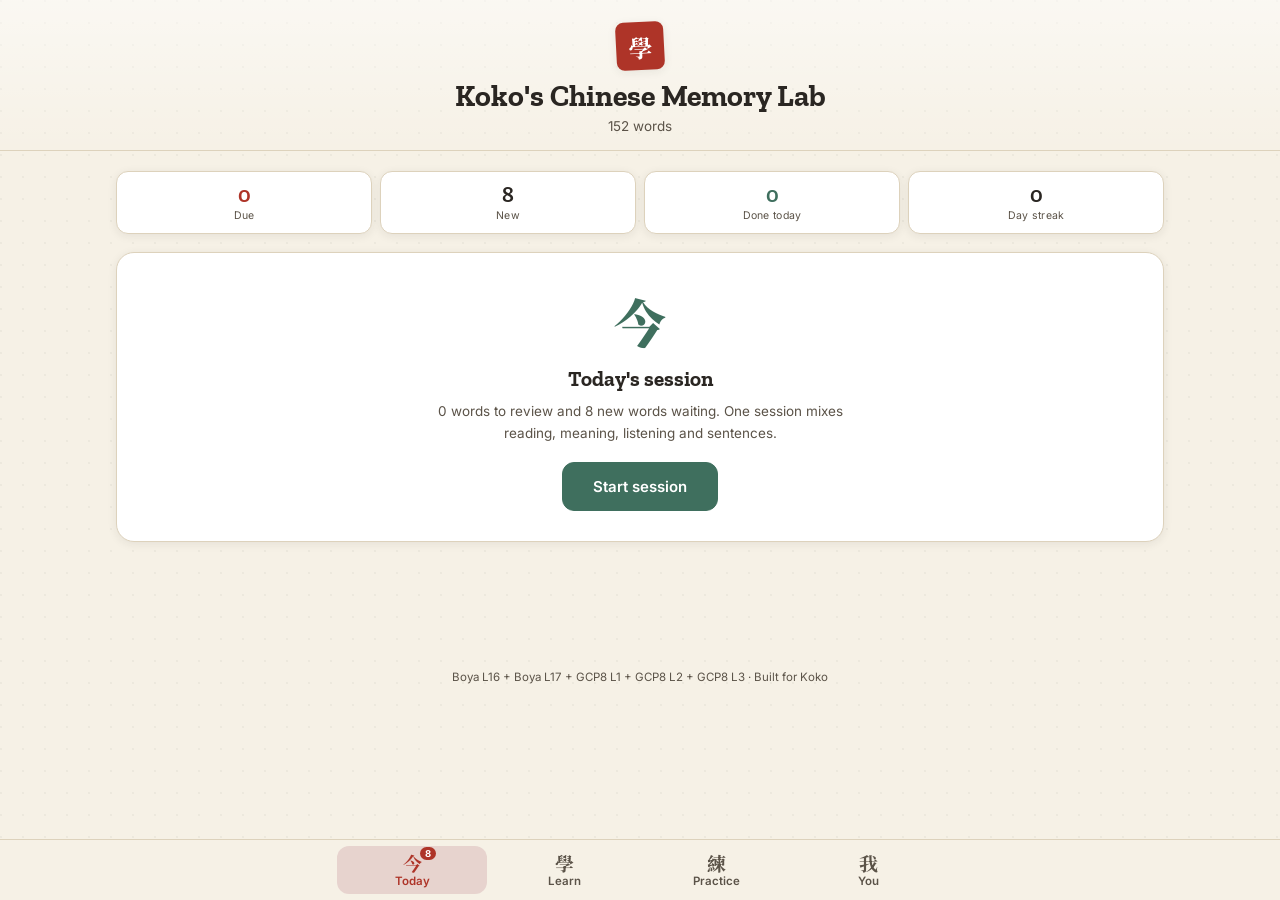
==== commit 0ee372f9: "update" ====
--- a/index.html
+++ b/index.html
@@ -695,8 +695,8 @@
   "meta": {
     "id": "koko-chinese-lab",
     "title": "Koko's Chinese Memory Lab",
-    "subtitle": "122 words",
-    "footer": "Boya Lesson 16 + GCP8 L1 + GCP8 L2 + GCP8 L3 · Built for Koko"
+    "subtitle": "152 words",
+    "footer": "Boya L16 + Boya L17 + GCP8 L1 + GCP8 L2 + GCP8 L3 · Built for Koko"
   },
   "words": [
     {
@@ -6184,6 +6184,1354 @@
       "chars": [
         "走",
         "动"
+      ]
+    },
+    {
+      "chinese": "暑假",
+      "pinyin": "shǔjià",
+      "english": "summer vacation",
+      "khmer": "ថ្ងៃឈប់សម្រាករដូវក្តៅ",
+      "breakdown": "暑(heat/summer)+假(vacation)",
+      "examples": [
+        {
+          "level": "HSK1",
+          "cn": "暑假我要去中国旅游。",
+          "py": "Shǔjià wǒ yào qù Zhōngguó lǚyóu.",
+          "en": "During summer vacation I want to travel to China."
+        },
+        {
+          "level": "HSK1",
+          "cn": "暑假你打算做什么?",
+          "py": "Shǔjià nǐ dǎsuàn zuò shénme?",
+          "en": "What do you plan to do during summer vacation?"
+        },
+        {
+          "level": "HSK1",
+          "cn": "暑假很长，有两个月。",
+          "py": "Shǔjià hěn cháng, yǒu liǎng gè yuè.",
+          "en": "Summer vacation is long, it's two months."
+        },
+        {
+          "level": "HSK2",
+          "cn": "暑假的时候，我们经常一起打球。",
+          "py": "Shǔjià de shíhou, wǒmen jīngcháng yìqǐ dǎqiú.",
+          "en": "During summer vacation, we often play ball together."
+        },
+        {
+          "level": "HSK2",
+          "cn": "因为暑假快到了，所以大家都很高兴。",
+          "py": "Yīnwèi shǔjià kuài dàole, suǒyǐ dàjiā dōu hěn gāoxìng.",
+          "en": "Because summer vacation is coming soon, everyone is happy."
+        }
+      ],
+      "id": 123,
+      "level": "Boya L17",
+      "chars": [
+        "暑",
+        "假"
+      ]
+    },
+    {
+      "chinese": "母校",
+      "pinyin": "mǔxiào",
+      "english": "Alma Mater",
+      "khmer": "សាលាចាស់ (សាលាដែលធ្លាប់រៀន)",
+      "breakdown": "母(mother)+校(school)",
+      "examples": [
+        {
+          "level": "HSK1",
+          "cn": "这是我的母校。",
+          "py": "Zhè shì wǒ de mǔxiào.",
+          "en": "This is my alma mater."
+        },
+        {
+          "level": "HSK1",
+          "cn": "我很喜欢我的母校。",
+          "py": "Wǒ hěn xǐhuan wǒ de mǔxiào.",
+          "en": "I really like my alma mater."
+        },
+        {
+          "level": "HSK1",
+          "cn": "母校在北京。",
+          "py": "Mǔxiào zài Běijīng.",
+          "en": "My alma mater is in Beijing."
+        },
+        {
+          "level": "HSK2",
+          "cn": "毕业以后，我经常想起母校。",
+          "py": "Bìyè yǐhòu, wǒ jīngcháng xiǎngqǐ mǔxiào.",
+          "en": "After graduation, I often think of my alma mater."
+        },
+        {
+          "level": "HSK2",
+          "cn": "虽然离开母校很多年了，但是我从来没忘记它。",
+          "py": "Suīrán líkāi mǔxiào hěn duō nián le, dànshì wǒ cónglái méi wàngjì tā.",
+          "en": "Although I left my alma mater many years ago, I have never forgotten it."
+        }
+      ],
+      "id": 124,
+      "level": "Boya L17",
+      "chars": [
+        "母",
+        "校"
+      ]
+    },
+    {
+      "chinese": "除了",
+      "pinyin": "chúle",
+      "english": "except, besides",
+      "khmer": "លើកលែងតែ",
+      "breakdown": "除(remove/except)+了(particle)",
+      "examples": [
+        {
+          "level": "HSK1",
+          "cn": "除了我，大家都去了。",
+          "py": "Chúle wǒ, dàjiā dōu qùle.",
+          "en": "Except for me, everyone went."
+        },
+        {
+          "level": "HSK1",
+          "cn": "除了苹果，我还喜欢香蕉。",
+          "py": "Chúle píngguǒ, wǒ hái xǐhuan xiāngjiāo.",
+          "en": "Besides apples, I also like bananas."
+        },
+        {
+          "level": "HSK1",
+          "cn": "除了他，没有人知道。",
+          "py": "Chúle tā, méiyǒu rén zhīdào.",
+          "en": "Except for him, no one knows."
+        },
+        {
+          "level": "HSK2",
+          "cn": "除了努力学习以外，你还需要多休息。",
+          "py": "Chúle nǔlì xuéxí yǐwài, nǐ hái xūyào duō xiūxi.",
+          "en": "Besides studying hard, you also need more rest."
+        },
+        {
+          "level": "HSK2",
+          "cn": "除了价格贵一点，这家餐厅一切都很好。",
+          "py": "Chúle jiàgé guì yìdiǎn, zhè jiā cāntīng yíqiè dōu hěn hǎo.",
+          "en": "Except that the price is a bit high, everything about this restaurant is great."
+        }
+      ],
+      "id": 125,
+      "level": "Boya L17",
+      "chars": [
+        "除",
+        "了"
+      ]
+    },
+    {
+      "chinese": "从来",
+      "pinyin": "cónglái",
+      "english": "always, at all times",
+      "khmer": "តាំងពីដើមមក",
+      "breakdown": "从(from)+来(come)",
+      "examples": [
+        {
+          "level": "HSK1",
+          "cn": "我从来不迟到。",
+          "py": "Wǒ cónglái bù chídào.",
+          "en": "I'm never late."
+        },
+        {
+          "level": "HSK1",
+          "cn": "他从来没去过中国。",
+          "py": "Tā cónglái méi qùguò Zhōngguó.",
+          "en": "He has never been to China."
+        },
+        {
+          "level": "HSK1",
+          "cn": "我从来都喜欢喝茶。",
+          "py": "Wǒ cónglái dōu xǐhuan hē chá.",
+          "en": "I have always liked drinking tea."
+        },
+        {
+          "level": "HSK2",
+          "cn": "虽然工作很忙，但是他从来不抱怨。",
+          "py": "Suīrán gōngzuò hěn máng, dànshì tā cónglái bù bàoyuàn.",
+          "en": "Although work is busy, he never complains."
+        },
+        {
+          "level": "HSK2",
+          "cn": "因为他从来没说过实话，所以没人相信他。",
+          "py": "Yīnwèi tā cónglái méi shuōguò shíhuà, suǒyǐ méi rén xiāngxìn tā.",
+          "en": "Because he has never told the truth, no one believes him."
+        }
+      ],
+      "id": 126,
+      "level": "Boya L17",
+      "chars": [
+        "从",
+        "来"
+      ]
+    },
+    {
+      "chinese": "能够",
+      "pinyin": "nénggòu",
+      "english": "can, be able to",
+      "khmer": "អាច",
+      "breakdown": "能(can)+够(enough)",
+      "examples": [
+        {
+          "level": "HSK1",
+          "cn": "我能够帮助你。",
+          "py": "Wǒ nénggòu bāngzhù nǐ.",
+          "en": "I can help you."
+        },
+        {
+          "level": "HSK1",
+          "cn": "他能够说三种语言。",
+          "py": "Tā nénggòu shuō sān zhǒng yǔyán.",
+          "en": "He can speak three languages."
+        },
+        {
+          "level": "HSK1",
+          "cn": "你能够来吗?",
+          "py": "Nǐ nénggòu lái ma?",
+          "en": "Can you come?"
+        },
+        {
+          "level": "HSK2",
+          "cn": "只要努力练习，你就能够进步。",
+          "py": "Zhǐyào nǔlì liànxí, nǐ jiù nénggòu jìnbù.",
+          "en": "As long as you practice hard, you can improve."
+        },
+        {
+          "level": "HSK2",
+          "cn": "因为提前准备了，所以他能够顺利完成任务。",
+          "py": "Yīnwèi tíqián zhǔnbèile, suǒyǐ tā nénggòu shùnlì wánchéng rènwù.",
+          "en": "Because he prepared in advance, he was able to complete the task smoothly."
+        }
+      ],
+      "id": 127,
+      "level": "Boya L17",
+      "chars": [
+        "能",
+        "够"
+      ]
+    },
+    {
+      "chinese": "聚",
+      "pinyin": "jù",
+      "english": "to get together",
+      "khmer": "ជួបជុំ",
+      "breakdown": "-",
+      "examples": [
+        {
+          "level": "HSK1",
+          "cn": "我们周末聚一聚吧。",
+          "py": "Wǒmen zhōumò jù yi jù ba.",
+          "en": "Let's get together on the weekend."
+        },
+        {
+          "level": "HSK1",
+          "cn": "老朋友聚在一起很开心。",
+          "py": "Lǎo péngyou jù zài yìqǐ hěn kāixīn.",
+          "en": "It's fun when old friends get together."
+        },
+        {
+          "level": "HSK1",
+          "cn": "我们好久没聚了。",
+          "py": "Wǒmen hǎojiǔ méi jùle.",
+          "en": "We haven't gotten together in a long time."
+        },
+        {
+          "level": "HSK2",
+          "cn": "毕业以后，我们每年都聚一次。",
+          "py": "Bìyè yǐhòu, wǒmen měinián dōu jù yí cì.",
+          "en": "After graduation, we get together once a year."
+        },
+        {
+          "level": "HSK2",
+          "cn": "虽然大家都很忙，但是还是聚在了一起。",
+          "py": "Suīrán dàjiā dōu hěn máng, dànshì háishi jù zàile yìqǐ.",
+          "en": "Although everyone is busy, we still got together."
+        }
+      ],
+      "id": 128,
+      "level": "Boya L17",
+      "chars": [
+        "聚"
+      ]
+    },
+    {
+      "chinese": "讨论",
+      "pinyin": "tǎolùn",
+      "english": "to discuss",
+      "khmer": "ពិភាក្សា",
+      "breakdown": "讨(seek)+论(discourse)",
+      "examples": [
+        {
+          "level": "HSK1",
+          "cn": "我们在讨论这个问题。",
+          "py": "Wǒmen zài tǎolùn zhège wèntí.",
+          "en": "We are discussing this problem."
+        },
+        {
+          "level": "HSK1",
+          "cn": "老师让我们讨论作业。",
+          "py": "Lǎoshī ràng wǒmen tǎolùn zuòyè.",
+          "en": "The teacher asked us to discuss the homework."
+        },
+        {
+          "level": "HSK1",
+          "cn": "他喜欢和朋友讨论电影。",
+          "py": "Tā xǐhuan hé péngyou tǎolùn diànyǐng.",
+          "en": "He likes to discuss movies with friends."
+        },
+        {
+          "level": "HSK2",
+          "cn": "关于这个计划，我们还需要再讨论一下。",
+          "py": "Guānyú zhège jìhuà, wǒmen hái xūyào zài tǎolùn yíxià.",
+          "en": "Regarding this plan, we still need to discuss it a bit more."
+        },
+        {
+          "level": "HSK2",
+          "cn": "大家讨论了很久，最后才做出决定。",
+          "py": "Dàjiā tǎolùnle hěn jiǔ, zuìhòu cái zuò chū juédìng.",
+          "en": "Everyone discussed for a long time before finally making a decision."
+        }
+      ],
+      "id": 129,
+      "level": "Boya L17",
+      "chars": [
+        "讨",
+        "论"
+      ]
+    },
+    {
+      "chinese": "离开",
+      "pinyin": "líkāi",
+      "english": "to leave",
+      "khmer": "ចាកចេញ",
+      "breakdown": "离(depart)+开(open/away)",
+      "examples": [
+        {
+          "level": "HSK1",
+          "cn": "他明天要离开北京。",
+          "py": "Tā míngtiān yào líkāi Běijīng.",
+          "en": "He is going to leave Beijing tomorrow."
+        },
+        {
+          "level": "HSK1",
+          "cn": "我不想离开这里。",
+          "py": "Wǒ bùxiǎng líkāi zhèlǐ.",
+          "en": "I don't want to leave here."
+        },
+        {
+          "level": "HSK1",
+          "cn": "她已经离开了。",
+          "py": "Tā yǐjīng líkāile.",
+          "en": "She has already left."
+        },
+        {
+          "level": "HSK2",
+          "cn": "虽然很舍不得，但是他还是离开了家乡。",
+          "py": "Suīrán hěn shěbude, dànshì tā háishi líkāile jiāxiāng.",
+          "en": "Although he was reluctant, he still left his hometown."
+        },
+        {
+          "level": "HSK2",
+          "cn": "因为工作的关系，她不得不离开这座城市。",
+          "py": "Yīnwèi gōngzuò de guānxi, tā bùdébù líkāi zhè zuò chéngshì.",
+          "en": "Because of work, she had no choice but to leave this city."
+        }
+      ],
+      "id": 130,
+      "level": "Boya L17",
+      "chars": [
+        "离",
+        "开"
+      ]
+    },
+    {
+      "chinese": "日子",
+      "pinyin": "rìzi",
+      "english": "day, date",
+      "khmer": "ថ្ងៃ / ជីវិត",
+      "breakdown": "日(day)+子(suffix)",
+      "examples": [
+        {
+          "level": "HSK1",
+          "cn": "今天是个好日子。",
+          "py": "Jīntiān shì gè hǎo rìzi.",
+          "en": "Today is a good day."
+        },
+        {
+          "level": "HSK1",
+          "cn": "我们的日子过得很快乐。",
+          "py": "Wǒmen de rìzi guò de hěn kuàilè.",
+          "en": "Our days pass happily."
+        },
+        {
+          "level": "HSK1",
+          "cn": "那些日子我永远记得。",
+          "py": "Nàxiē rìzi wǒ yǒngyuǎn jìde.",
+          "en": "I will always remember those days."
+        },
+        {
+          "level": "HSK2",
+          "cn": "随着时间过去，日子也变得越来越忙。",
+          "py": "Suízhe shíjiān guòqù, rìzi yě biàn de yuè lái yuè máng.",
+          "en": "As time passes, life is getting busier and busier."
+        },
+        {
+          "level": "HSK2",
+          "cn": "虽然日子过得很辛苦，但是他从来没放弃过。",
+          "py": "Suīrán rìzi guò de hěn xīnkǔ, dànshì tā cónglái méi fàngqìguò.",
+          "en": "Although life has been hard, he has never given up."
+        }
+      ],
+      "id": 131,
+      "level": "Boya L17",
+      "chars": [
+        "日",
+        "子"
+      ]
+    },
+    {
+      "chinese": "实话",
+      "pinyin": "shíhuà",
+      "english": "truth",
+      "khmer": "សេចក្តីពិត",
+      "breakdown": "实(real)+话(words)",
+      "examples": [
+        {
+          "level": "HSK1",
+          "cn": "请跟我说实话。",
+          "py": "Qǐng gēn wǒ shuō shíhuà.",
+          "en": "Please tell me the truth."
+        },
+        {
+          "level": "HSK1",
+          "cn": "他说的是实话。",
+          "py": "Tā shuō de shì shíhuà.",
+          "en": "What he said is the truth."
+        },
+        {
+          "level": "HSK1",
+          "cn": "我一直说实话。",
+          "py": "Wǒ yìzhí shuō shíhuà.",
+          "en": "I always tell the truth."
+        },
+        {
+          "level": "HSK2",
+          "cn": "说实话，我并不喜欢这个计划。",
+          "py": "Shuō shíhuà, wǒ bìng bù xǐhuan zhège jìhuà.",
+          "en": "To tell the truth, I don't really like this plan."
+        },
+        {
+          "level": "HSK2",
+          "cn": "虽然实话很难听，但是他还是说了出来。",
+          "py": "Suīrán shíhuà hěn nántīng, dànshì tā háishi shuōle chūlái.",
+          "en": "Although the truth was hard to hear, he still said it."
+        }
+      ],
+      "id": 132,
+      "level": "Boya L17",
+      "chars": [
+        "实",
+        "话"
+      ]
+    },
+    {
+      "chinese": "变化",
+      "pinyin": "biànhuà",
+      "english": "change",
+      "khmer": "ការផ្លាស់ប្តូរ",
+      "breakdown": "变(change)+化(transform)",
+      "examples": [
+        {
+          "level": "HSK1",
+          "cn": "这个城市变化很大。",
+          "py": "Zhège chéngshì biànhuà hěn dà.",
+          "en": "This city has changed a lot."
+        },
+        {
+          "level": "HSK1",
+          "cn": "天气的变化很快。",
+          "py": "Tiānqì de biànhuà hěn kuài.",
+          "en": "The weather changes quickly."
+        },
+        {
+          "level": "HSK1",
+          "cn": "我喜欢这样的变化。",
+          "py": "Wǒ xǐhuan zhèyàng de biànhuà.",
+          "en": "I like this kind of change."
+        },
+        {
+          "level": "HSK2",
+          "cn": "随着经济的发展，人们的生活发生了很大变化。",
+          "py": "Suízhe jīngjì de fāzhǎn, rénmen de shēnghuó fāshēngle hěn dà biànhuà.",
+          "en": "With economic development, people's lives have changed a great deal."
+        },
+        {
+          "level": "HSK2",
+          "cn": "虽然环境有了变化，但是他的想法一直没变。",
+          "py": "Suīrán huánjìng yǒule biànhuà, dànshì tā de xiǎngfǎ yìzhí méi biàn.",
+          "en": "Although the environment has changed, his thinking has never changed."
+        }
+      ],
+      "id": 133,
+      "level": "Boya L17",
+      "chars": [
+        "变",
+        "化"
+      ]
+    },
+    {
+      "chinese": "共同",
+      "pinyin": "gòngtóng",
+      "english": "common",
+      "khmer": "រួម / ដូចគ្នា",
+      "breakdown": "共(together)+同(same)",
+      "examples": [
+        {
+          "level": "HSK1",
+          "cn": "我们有共同的爱好。",
+          "py": "Wǒmen yǒu gòngtóng de àihào.",
+          "en": "We have common hobbies."
+        },
+        {
+          "level": "HSK1",
+          "cn": "这是我们共同的家。",
+          "py": "Zhè shì wǒmen gòngtóng de jiā.",
+          "en": "This is our common home."
+        },
+        {
+          "level": "HSK1",
+          "cn": "大家共同努力。",
+          "py": "Dàjiā gòngtóng nǔlì.",
+          "en": "Everyone works hard together."
+        },
+        {
+          "level": "HSK2",
+          "cn": "通过共同努力，我们完成了这个项目。",
+          "py": "Tōngguò gòngtóng nǔlì, wǒmen wánchéngle zhège xiàngmù.",
+          "en": "Through working together, we completed this project."
+        },
+        {
+          "level": "HSK2",
+          "cn": "只有共同合作，才能解决这个问题。",
+          "py": "Zhǐyǒu gòngtóng hézuò, cáinéng jiějué zhège wèntí.",
+          "en": "Only by working together can we solve this problem."
+        }
+      ],
+      "id": 134,
+      "level": "Boya L17",
+      "chars": [
+        "共",
+        "同"
+      ]
+    },
+    {
+      "chinese": "陌生",
+      "pinyin": "mòshēng",
+      "english": "strange, unfamiliar",
+      "khmer": "ចម្លែក / មិនស្គាល់",
+      "breakdown": "陌(path)+生(unfamiliar/raw)",
+      "examples": [
+        {
+          "level": "HSK1",
+          "cn": "这是一个陌生的地方。",
+          "py": "Zhè shì yí gè mòshēng de dìfang.",
+          "en": "This is an unfamiliar place."
+        },
+        {
+          "level": "HSK1",
+          "cn": "他对我很陌生。",
+          "py": "Tā duì wǒ hěn mòshēng.",
+          "en": "He seems like a stranger to me."
+        },
+        {
+          "level": "HSK1",
+          "cn": "我不喜欢陌生的环境。",
+          "py": "Wǒ bù xǐhuan mòshēng de huánjìng.",
+          "en": "I don't like unfamiliar environments."
+        },
+        {
+          "level": "HSK2",
+          "cn": "刚到一个陌生的城市，他感到有点紧张。",
+          "py": "Gāng dào yí gè mòshēng de chéngshì, tā gǎndào yǒudiǎn jǐnzhāng.",
+          "en": "Having just arrived in an unfamiliar city, he felt a bit nervous."
+        },
+        {
+          "level": "HSK2",
+          "cn": "虽然那里很陌生，但是人们都很友好。",
+          "py": "Suīrán nàlǐ hěn mòshēng, dànshì rénmen dōu hěn yǒuhǎo.",
+          "en": "Although it was unfamiliar there, the people were very friendly."
+        }
+      ],
+      "id": 135,
+      "level": "Boya L17",
+      "chars": [
+        "陌",
+        "生"
+      ]
+    },
+    {
+      "chinese": "似乎",
+      "pinyin": "sìhū",
+      "english": "it seems",
+      "khmer": "ហាក់ដូចជា",
+      "breakdown": "似(resemble)+乎(particle)",
+      "examples": [
+        {
+          "level": "HSK1",
+          "cn": "他似乎不太高兴。",
+          "py": "Tā sìhū bú tài gāoxìng.",
+          "en": "He doesn't seem very happy."
+        },
+        {
+          "level": "HSK1",
+          "cn": "天似乎要下雨了。",
+          "py": "Tiān sìhū yào xiàyǔle.",
+          "en": "It seems like it's going to rain."
+        },
+        {
+          "level": "HSK1",
+          "cn": "她似乎很累。",
+          "py": "Tā sìhū hěn lèi.",
+          "en": "She seems very tired."
+        },
+        {
+          "level": "HSK2",
+          "cn": "听了这个消息，他似乎有点儿吃惊。",
+          "py": "Tīngle zhège xiāoxi, tā sìhū yǒudiǎnr chījīng.",
+          "en": "Hearing this news, he seemed a bit surprised."
+        },
+        {
+          "level": "HSK2",
+          "cn": "虽然他嘴上不说，但似乎心里很难过。",
+          "py": "Suīrán tā zuǐ shàng bù shuō, dàn sìhū xīnlǐ hěn nánguò.",
+          "en": "Although he didn't say it, it seemed like he was sad inside."
+        }
+      ],
+      "id": 136,
+      "level": "Boya L17",
+      "chars": [
+        "似",
+        "乎"
+      ]
+    },
+    {
+      "chinese": "亲热",
+      "pinyin": "qīnrè",
+      "english": "intimate, affectionate",
+      "khmer": "ស្និទ្ធស្នាល",
+      "breakdown": "亲(close)+热(warm)",
+      "examples": [
+        {
+          "level": "HSK1",
+          "cn": "他们说话很亲热。",
+          "py": "Tāmen shuōhuà hěn qīnrè.",
+          "en": "They speak affectionately to each other."
+        },
+        {
+          "level": "HSK1",
+          "cn": "小狗对我很亲热。",
+          "py": "Xiǎogǒu duì wǒ hěn qīnrè.",
+          "en": "The puppy is very affectionate to me."
+        },
+        {
+          "level": "HSK1",
+          "cn": "姐姐对我很亲热。",
+          "py": "Jiějie duì wǒ hěn qīnrè.",
+          "en": "My older sister is very affectionate to me."
+        },
+        {
+          "level": "HSK2",
+          "cn": "好久不见，见面时他们特别亲热。",
+          "py": "Hǎojiǔ bú jiàn, jiànmiàn shí tāmen tèbié qīnrè.",
+          "en": "Having not seen each other for a long time, they were especially affectionate when they met."
+        },
+        {
+          "level": "HSK2",
+          "cn": "虽然是第一次见面，但是他们聊得很亲热。",
+          "py": "Suīrán shì dì yī cì jiànmiàn, dànshì tāmen liáo de hěn qīnrè.",
+          "en": "Although it was their first meeting, they chatted warmly."
+        }
+      ],
+      "id": 137,
+      "level": "Boya L17",
+      "chars": [
+        "亲",
+        "热"
+      ]
+    },
+    {
+      "chinese": "问好",
+      "pinyin": "wènhǎo",
+      "english": "to say hello to",
+      "khmer": "ជម្រាបសួរ",
+      "breakdown": "问(ask)+好(well)",
+      "examples": [
+        {
+          "level": "HSK1",
+          "cn": "请向你妈妈问好。",
+          "py": "Qǐng xiàng nǐ māma wènhǎo.",
+          "en": "Please say hello to your mother for me."
+        },
+        {
+          "level": "HSK1",
+          "cn": "见到老师要问好。",
+          "py": "Jiàndào lǎoshī yào wènhǎo.",
+          "en": "You should say hello when you see the teacher."
+        },
+        {
+          "level": "HSK1",
+          "cn": "我向他问好。",
+          "py": "Wǒ xiàng tā wènhǎo.",
+          "en": "I said hello to him."
+        },
+        {
+          "level": "HSK2",
+          "cn": "每次见到邻居，他都会主动问好。",
+          "py": "Měi cì jiàndào línjū, tā dōu huì zhǔdòng wènhǎo.",
+          "en": "Every time he sees a neighbor, he greets them proactively."
+        },
+        {
+          "level": "HSK2",
+          "cn": "请替我向你的家人问好。",
+          "py": "Qǐng tì wǒ xiàng nǐ de jiārén wènhǎo.",
+          "en": "Please say hello to your family for me."
+        }
+      ],
+      "id": 138,
+      "level": "Boya L17",
+      "chars": [
+        "问",
+        "好"
+      ]
+    },
+    {
+      "chinese": "一边",
+      "pinyin": "yìbiān",
+      "english": "at the same time, simultaneously",
+      "khmer": "ខណៈពេលដែល",
+      "breakdown": "一(one)+边(side)",
+      "examples": [
+        {
+          "level": "HSK1",
+          "cn": "我一边吃饭一边看电视。",
+          "py": "Wǒ yìbiān chīfàn yìbiān kàn diànshì.",
+          "en": "I eat while watching TV."
+        },
+        {
+          "level": "HSK1",
+          "cn": "他一边唱歌一边跳舞。",
+          "py": "Tā yìbiān chànggē yìbiān tiàowǔ.",
+          "en": "He sings while dancing."
+        },
+        {
+          "level": "HSK1",
+          "cn": "我们一边走一边聊。",
+          "py": "Wǒmen yìbiān zǒu yìbiān liáo.",
+          "en": "We chat while walking."
+        },
+        {
+          "level": "HSK2",
+          "cn": "她一边工作一边照顾孩子，非常辛苦。",
+          "py": "Tā yìbiān gōngzuò yìbiān zhàogù háizi, fēicháng xīnkǔ.",
+          "en": "She works while taking care of her child, which is very tiring."
+        },
+        {
+          "level": "HSK2",
+          "cn": "虽然一边学习一边打工很累，但是他坚持下来了。",
+          "py": "Suīrán yìbiān xuéxí yìbiān dǎgōng hěn lèi, dànshì tā jiānchí xiàláile.",
+          "en": "Although studying while working part-time is tiring, he stuck with it."
+        }
+      ],
+      "id": 139,
+      "level": "Boya L17",
+      "chars": [
+        "一",
+        "边"
+      ]
+    },
+    {
+      "chinese": "回忆",
+      "pinyin": "huíyì",
+      "english": "to recall",
+      "khmer": "នឹកឃើញ",
+      "breakdown": "回(return)+忆(remember)",
+      "examples": [
+        {
+          "level": "HSK1",
+          "cn": "我常常回忆童年。",
+          "py": "Wǒ chángcháng huíyì tóngnián.",
+          "en": "I often recall my childhood."
+        },
+        {
+          "level": "HSK1",
+          "cn": "这张照片让我回忆过去。",
+          "py": "Zhè zhāng zhàopiàn ràng wǒ huíyì guòqù.",
+          "en": "This photo makes me recall the past."
+        },
+        {
+          "level": "HSK1",
+          "cn": "我喜欢回忆美好的日子。",
+          "py": "Wǒ xǐhuan huíyì měihǎo de rìzi.",
+          "en": "I like to recall beautiful days."
+        },
+        {
+          "level": "HSK2",
+          "cn": "每次回忆起那段时间，他都很感动。",
+          "py": "Měi cì huíyì qǐ nà duàn shíjiān, tā dōu hěn gǎndòng.",
+          "en": "Every time he recalls that period, he is moved."
+        },
+        {
+          "level": "HSK2",
+          "cn": "虽然过去了很多年，但是她还经常回忆起母校的生活。",
+          "py": "Suīrán guòqùle hěn duō nián, dànshì tā hái jīngcháng huíyì qǐ mǔxiào de shēnghuó.",
+          "en": "Although many years have passed, she still often recalls life at her alma mater."
+        }
+      ],
+      "id": 140,
+      "level": "Boya L17",
+      "chars": [
+        "回",
+        "忆"
+      ]
+    },
+    {
+      "chinese": "坏事",
+      "pinyin": "huàishì",
+      "english": "something bad",
+      "khmer": "ការអាក្រក់",
+      "breakdown": "坏(bad)+事(matter)",
+      "examples": [
+        {
+          "level": "HSK1",
+          "cn": "他没做坏事。",
+          "py": "Tā méi zuò huàishì.",
+          "en": "He didn't do anything bad."
+        },
+        {
+          "level": "HSK1",
+          "cn": "说谎是坏事。",
+          "py": "Shuōhuǎng shì huàishì.",
+          "en": "Lying is a bad thing."
+        },
+        {
+          "level": "HSK1",
+          "cn": "别做坏事。",
+          "py": "Bié zuò huàishì.",
+          "en": "Don't do bad things."
+        },
+        {
+          "level": "HSK2",
+          "cn": "有时候坏事也能变成好事。",
+          "py": "Yǒu shíhou huàishì yě néng biànchéng hǎoshì.",
+          "en": "Sometimes bad things can turn into good things."
+        },
+        {
+          "level": "HSK2",
+          "cn": "虽然这看起来是坏事，但也许对你有好处。",
+          "py": "Suīrán zhè kàn qǐlái shì huàishì, dàn yěxǔ duì nǐ yǒu hǎochù.",
+          "en": "Although this seems like a bad thing, it might be good for you."
+        }
+      ],
+      "id": 141,
+      "level": "Boya L17",
+      "chars": [
+        "坏",
+        "事"
+      ]
+    },
+    {
+      "chinese": "傻",
+      "pinyin": "shǎ",
+      "english": "foolish",
+      "khmer": "ល្ងង់",
+      "breakdown": "-",
+      "examples": [
+        {
+          "level": "HSK1",
+          "cn": "别这么傻。",
+          "py": "Bié zhème shǎ.",
+          "en": "Don't be so silly."
+        },
+        {
+          "level": "HSK1",
+          "cn": "他有点儿傻。",
+          "py": "Tā yǒudiǎnr shǎ.",
+          "en": "He's a bit silly."
+        },
+        {
+          "level": "HSK1",
+          "cn": "这个问题很傻。",
+          "py": "Zhège wèntí hěn shǎ.",
+          "en": "This question is silly."
+        },
+        {
+          "level": "HSK2",
+          "cn": "我知道这样做很傻，但是我还是想试试。",
+          "py": "Wǒ zhīdào zhèyàng zuò hěn shǎ, dànshì wǒ háishi xiǎng shìshi.",
+          "en": "I know this is silly, but I still want to try."
+        },
+        {
+          "level": "HSK2",
+          "cn": "虽然大家都笑他傻，但他一点都不在乎。",
+          "py": "Suīrán dàjiā dōu xiào tā shǎ, dàn tā yìdiǎn dōu bú zàihu.",
+          "en": "Although everyone laughs at him for being silly, he doesn't care at all."
+        }
+      ],
+      "id": 142,
+      "level": "Boya L17",
+      "chars": [
+        "傻"
+      ]
+    },
+    {
+      "chinese": "痛快",
+      "pinyin": "tòngkuai",
+      "english": "to one's heart's content",
+      "khmer": "ស្កប់ស្កល់",
+      "breakdown": "痛(thoroughly)+快(happy)",
+      "examples": [
+        {
+          "level": "HSK1",
+          "cn": "今天玩得很痛快。",
+          "py": "Jīntiān wán de hěn tòngkuai.",
+          "en": "Today we played to our heart's content."
+        },
+        {
+          "level": "HSK1",
+          "cn": "喝一杯水，真痛快!",
+          "py": "Hē yì bēi shuǐ, zhēn tòngkuai!",
+          "en": "Drinking a glass of water, so refreshing!"
+        },
+        {
+          "level": "HSK1",
+          "cn": "他说话很痛快。",
+          "py": "Tā shuōhuà hěn tòngkuai.",
+          "en": "He speaks very frankly."
+        },
+        {
+          "level": "HSK2",
+          "cn": "跟朋友聊了一晚上，聊得特别痛快。",
+          "py": "Gēn péngyou liáole yì wǎnshang, liáo de tèbié tòngkuai.",
+          "en": "I chatted with my friend all evening, and it was extremely satisfying."
+        },
+        {
+          "level": "HSK2",
+          "cn": "虽然工作很累，但是完成以后感觉很痛快。",
+          "py": "Suīrán gōngzuò hěn lèi, dànshì wánchéng yǐhòu gǎnjué hěn tòngkuai.",
+          "en": "Although the work was tiring, it felt very satisfying once finished."
+        }
+      ],
+      "id": 143,
+      "level": "Boya L17",
+      "chars": [
+        "痛",
+        "快"
+      ]
+    },
+    {
+      "chinese": "聊",
+      "pinyin": "liáo",
+      "english": "to chat",
+      "khmer": "ជជែក",
+      "breakdown": "-",
+      "examples": [
+        {
+          "level": "HSK1",
+          "cn": "我们聊了很久。",
+          "py": "Wǒmen liáole hěn jiǔ.",
+          "en": "We chatted for a long time."
+        },
+        {
+          "level": "HSK1",
+          "cn": "你想聊什么?",
+          "py": "Nǐ xiǎng liáo shénme?",
+          "en": "What do you want to chat about?"
+        },
+        {
+          "level": "HSK1",
+          "cn": "有空一起聊聊吧。",
+          "py": "Yǒu kòng yìqǐ liáoliao ba.",
+          "en": "Let's chat when you're free."
+        },
+        {
+          "level": "HSK2",
+          "cn": "老朋友见面，总有说不完的话可以聊。",
+          "py": "Lǎo péngyou jiànmiàn, zǒng yǒu shuō bù wán de huà kěyǐ liáo.",
+          "en": "When old friends meet, there's always endless things to chat about."
+        },
+        {
+          "level": "HSK2",
+          "cn": "我们一边喝茶一边聊了整个下午。",
+          "py": "Wǒmen yìbiān hē chá yìbiān liáole zhěnggè xiàwǔ.",
+          "en": "We chatted the whole afternoon while drinking tea."
+        }
+      ],
+      "id": 144,
+      "level": "Boya L17",
+      "chars": [
+        "聊"
+      ]
+    },
+    {
+      "chinese": "天亮",
+      "pinyin": "tiānliàng",
+      "english": "dawn, daybreak",
+      "khmer": "ថ្ងៃរះ",
+      "breakdown": "天(sky)+亮(bright)",
+      "examples": [
+        {
+          "level": "HSK1",
+          "cn": "天亮了，我们该起床了。",
+          "py": "Tiānliàngle, wǒmen gāi qǐchuángle.",
+          "en": "Dawn has come, we should get up."
+        },
+        {
+          "level": "HSK1",
+          "cn": "我每天天亮就起床。",
+          "py": "Wǒ měitiān tiānliàng jiù qǐchuáng.",
+          "en": "I get up every day at dawn."
+        },
+        {
+          "level": "HSK1",
+          "cn": "现在还没天亮。",
+          "py": "Xiànzài hái méi tiānliàng.",
+          "en": "It's not dawn yet."
+        },
+        {
+          "level": "HSK2",
+          "cn": "他们聊天聊到天亮才睡觉。",
+          "py": "Tāmen liáotiān liáo dào tiānliàng cái shuìjiào.",
+          "en": "They chatted until dawn before going to sleep."
+        },
+        {
+          "level": "HSK2",
+          "cn": "虽然天还没亮，但是他已经出发去上班了。",
+          "py": "Suīrán tiān hái méi liàng, dànshì tā yǐjīng chūfā qù shàngbānle.",
+          "en": "Although it wasn't dawn yet, he had already left for work."
+        }
+      ],
+      "id": 145,
+      "level": "Boya L17",
+      "chars": [
+        "天",
+        "亮"
+      ]
+    },
+    {
+      "chinese": "体育馆",
+      "pinyin": "tǐyùguǎn",
+      "english": "gymnasium",
+      "khmer": "អាគារកីឡា",
+      "breakdown": "体育(sports)+馆(hall)",
+      "examples": [
+        {
+          "level": "HSK1",
+          "cn": "体育馆在学校旁边。",
+          "py": "Tǐyùguǎn zài xuéxiào pángbiān.",
+          "en": "The gymnasium is next to the school."
+        },
+        {
+          "level": "HSK1",
+          "cn": "我们在体育馆打篮球。",
+          "py": "Wǒmen zài tǐyùguǎn dǎ lánqiú.",
+          "en": "We play basketball in the gymnasium."
+        },
+        {
+          "level": "HSK1",
+          "cn": "体育馆很大。",
+          "py": "Tǐyùguǎn hěn dà.",
+          "en": "The gymnasium is very big."
+        },
+        {
+          "level": "HSK2",
+          "cn": "这个体育馆能容纳一万个观众。",
+          "py": "Zhège tǐyùguǎn néng róngnà yíwàn gè guānzhòng.",
+          "en": "This gymnasium can hold ten thousand spectators."
+        },
+        {
+          "level": "HSK2",
+          "cn": "因为要举办比赛，所以体育馆这几天都很热闹。",
+          "py": "Yīnwèi yào jǔbàn bǐsài, suǒyǐ tǐyùguǎn zhè jǐ tiān dōu hěn rènao.",
+          "en": "Because there's a competition being held, the gymnasium has been lively these past few days."
+        }
+      ],
+      "id": 146,
+      "level": "Boya L17",
+      "chars": [
+        "体",
+        "育",
+        "馆"
+      ]
+    },
+    {
+      "chinese": "曾经",
+      "pinyin": "céngjīng",
+      "english": "once, ever",
+      "khmer": "ធ្លាប់",
+      "breakdown": "曾(once)+经(pass through)",
+      "examples": [
+        {
+          "level": "HSK1",
+          "cn": "我曾经去过上海。",
+          "py": "Wǒ céngjīng qùguò Shànghǎi.",
+          "en": "I have been to Shanghai before."
+        },
+        {
+          "level": "HSK1",
+          "cn": "他曾经是我的老师。",
+          "py": "Tā céngjīng shì wǒ de lǎoshī.",
+          "en": "He was once my teacher."
+        },
+        {
+          "level": "HSK1",
+          "cn": "我曾经学过法语。",
+          "py": "Wǒ céngjīng xuéguò Fǎyǔ.",
+          "en": "I once studied French."
+        },
+        {
+          "level": "HSK2",
+          "cn": "这里曾经是一片农田，现在变成了城市。",
+          "py": "Zhèlǐ céngjīng shì yí piàn nóngtián, xiànzài biànchéngle chéngshì.",
+          "en": "This place was once farmland, now it has become a city."
+        },
+        {
+          "level": "HSK2",
+          "cn": "虽然曾经很困难，但是他从来没放弃过。",
+          "py": "Suīrán céngjīng hěn kùnnán, dànshì tā cónglái méi fàngqìguò.",
+          "en": "Although it was once very difficult, he never gave up."
+        }
+      ],
+      "id": 147,
+      "level": "Boya L17",
+      "chars": [
+        "曾",
+        "经"
+      ]
+    },
+    {
+      "chinese": "照相",
+      "pinyin": "zhàoxiàng",
+      "english": "to take pictures",
+      "khmer": "ថតរូប",
+      "breakdown": "照(photograph)+相(appearance)",
+      "examples": [
+        {
+          "level": "HSK1",
+          "cn": "我们去公园照相吧。",
+          "py": "Wǒmen qù gōngyuán zhàoxiàng ba.",
+          "en": "Let's go take pictures at the park."
+        },
+        {
+          "level": "HSK1",
+          "cn": "她喜欢照相。",
+          "py": "Tā xǐhuan zhàoxiàng.",
+          "en": "She likes taking pictures."
+        },
+        {
+          "level": "HSK1",
+          "cn": "请帮我照相。",
+          "py": "Qǐng bāng wǒ zhàoxiàng.",
+          "en": "Please take a photo for me."
+        },
+        {
+          "level": "HSK2",
+          "cn": "毕业的时候，我们照了很多相。",
+          "py": "Bìyè de shíhou, wǒmen zhàole hěn duō xiàng.",
+          "en": "When we graduated, we took a lot of photos."
+        },
+        {
+          "level": "HSK2",
+          "cn": "虽然下着雨，但是大家还是坚持在校门口照相留念。",
+          "py": "Suīrán xiàzhe yǔ, dànshì dàjiā háishi jiānchí zài xiàoménkǒu zhàoxiàng liúniàn.",
+          "en": "Although it was raining, everyone still insisted on taking photos at the school gate as a memento."
+        }
+      ],
+      "id": 148,
+      "level": "Boya L17",
+      "chars": [
+        "照",
+        "相"
+      ]
+    },
+    {
+      "chinese": "合影",
+      "pinyin": "héyǐng",
+      "english": "to take a group photo",
+      "khmer": "ថតរូបជាក្រុម",
+      "breakdown": "合(together)+影(image)",
+      "examples": [
+        {
+          "level": "HSK1",
+          "cn": "我们一起合影吧。",
+          "py": "Wǒmen yìqǐ héyǐng ba.",
+          "en": "Let's take a group photo together."
+        },
+        {
+          "level": "HSK1",
+          "cn": "老师和我们合影了。",
+          "py": "Lǎoshī hé wǒmen héyǐngle.",
+          "en": "The teacher took a group photo with us."
+        },
+        {
+          "level": "HSK1",
+          "cn": "大家都想合影。",
+          "py": "Dàjiā dōu xiǎng héyǐng.",
+          "en": "Everyone wants to take a group photo."
+        },
+        {
+          "level": "HSK2",
+          "cn": "毕业典礼结束后，同学们都跟老师合影留念。",
+          "py": "Bìyè diǎnlǐ jiéshù hòu, tóngxuémen dōu gēn lǎoshī héyǐng liúniàn.",
+          "en": "After the graduation ceremony ended, the students all took group photos with the teacher as a memento."
+        },
+        {
+          "level": "HSK2",
+          "cn": "虽然人很多，但是我们还是找机会合了一张影。",
+          "py": "Suīrán rén hěn duō, dànshì wǒmen háishi zhǎo jīhuì héle yì zhāng yǐng.",
+          "en": "Although there were many people, we still found a chance to take a group photo."
+        }
+      ],
+      "id": 149,
+      "level": "Boya L17",
+      "chars": [
+        "合",
+        "影"
+      ]
+    },
+    {
+      "chinese": "作为",
+      "pinyin": "zuòwéi",
+      "english": "as",
+      "khmer": "ក្នុងនាមជា",
+      "breakdown": "作(act)+为(as)",
+      "examples": [
+        {
+          "level": "HSK1",
+          "cn": "作为学生，我们要努力学习。",
+          "py": "Zuòwéi xuésheng, wǒmen yào nǔlì xuéxí.",
+          "en": "As students, we should study hard."
+        },
+        {
+          "level": "HSK1",
+          "cn": "作为朋友，我要帮助你。",
+          "py": "Zuòwéi péngyou, wǒ yào bāngzhù nǐ.",
+          "en": "As a friend, I want to help you."
+        },
+        {
+          "level": "HSK1",
+          "cn": "作为老师，他很负责。",
+          "py": "Zuòwéi lǎoshī, tā hěn fùzé.",
+          "en": "As a teacher, he is very responsible."
+        },
+        {
+          "level": "HSK2",
+          "cn": "作为班长，他常常帮助同学解决问题。",
+          "py": "Zuòwéi bānzhǎng, tā chángcháng bāngzhù tóngxué jiějué wèntí.",
+          "en": "As class monitor, he often helps classmates solve problems."
+        },
+        {
+          "level": "HSK2",
+          "cn": "这张照片作为纪念，我会一直保留。",
+          "py": "Zhè zhāng zhàopiàn zuòwéi jìniàn, wǒ huì yìzhí bǎoliú.",
+          "en": "I will keep this photo as a memento forever."
+        }
+      ],
+      "id": 150,
+      "level": "Boya L17",
+      "chars": [
+        "作",
+        "为"
+      ]
+    },
+    {
+      "chinese": "留念",
+      "pinyin": "liúniàn",
+      "english": "to keep as a memento",
+      "khmer": "ទុកជាអនុស្សាវរីយ៍",
+      "breakdown": "留(keep)+念(remember)",
+      "examples": [
+        {
+          "level": "HSK1",
+          "cn": "我们照相留念吧。",
+          "py": "Wǒmen zhàoxiàng liúniàn ba.",
+          "en": "Let's take a photo as a memento."
+        },
+        {
+          "level": "HSK1",
+          "cn": "这本书是他送我留念的。",
+          "py": "Zhè běn shū shì tā sòng wǒ liúniàn de.",
+          "en": "This book was given to me by him as a memento."
+        },
+        {
+          "level": "HSK1",
+          "cn": "大家都想留念。",
+          "py": "Dàjiā dōu xiǎng liúniàn.",
+          "en": "Everyone wants to keep a memento."
+        },
+        {
+          "level": "HSK2",
+          "cn": "离开学校前，我们都买了纪念品留念。",
+          "py": "Líkāi xuéxiào qián, wǒmen dōu mǎile jìniànpǐn liúniàn.",
+          "en": "Before leaving school, we all bought souvenirs as mementos."
+        },
+        {
+          "level": "HSK2",
+          "cn": "虽然只是一张小卡片，但是他一直留着作为留念。",
+          "py": "Suīrán zhǐshì yì zhāng xiǎo kǎpiàn, dànshì tā yìzhí liúzhe zuòwéi liúniàn.",
+          "en": "Although it's just a small card, he has kept it as a memento."
+        }
+      ],
+      "id": 151,
+      "level": "Boya L17",
+      "chars": [
+        "留",
+        "念"
+      ]
+    },
+    {
+      "chinese": "愉快",
+      "pinyin": "yúkuài",
+      "english": "happy, joyful, cheerful",
+      "khmer": "រីករាយ",
+      "breakdown": "愉(pleased)+快(happy)",
+      "examples": [
+        {
+          "level": "HSK1",
+          "cn": "祝你愉快!",
+          "py": "Zhù nǐ yúkuài!",
+          "en": "Wishing you happiness!"
+        },
+        {
+          "level": "HSK1",
+          "cn": "今天玩得很愉快。",
+          "py": "Jīntiān wán de hěn yúkuài.",
+          "en": "Today was very enjoyable."
+        },
+        {
+          "level": "HSK1",
+          "cn": "我们度过了愉快的一天。",
+          "py": "Wǒmen dùguòle yúkuài de yìtiān.",
+          "en": "We spent a happy day."
+        },
+        {
+          "level": "HSK2",
+          "cn": "希望你在新的工作中度过愉快的时光。",
+          "py": "Xīwàng nǐ zài xīn de gōngzuò zhōng dùguò yúkuài de shíguāng.",
+          "en": "I hope you have a pleasant time in your new job."
+        },
+        {
+          "level": "HSK2",
+          "cn": "虽然旅途很累，但是大家都感到很愉快。",
+          "py": "Suīrán lǚtú hěn lèi, dànshì dàjiā dōu gǎndào hěn yúkuài.",
+          "en": "Although the trip was tiring, everyone felt very happy."
+        }
+      ],
+      "id": 152,
+      "level": "Boya L17",
+      "chars": [
+        "愉",
+        "快"
       ]
     }
   ],
@@ -7157,6 +8505,231 @@
       "type": "phono",
       "parts": "重(zhòng, sound clue, close to dòng, simplified into the left side)+力(strength, meaning)",
       "story": "力 (strength) shows this is about action; the left side comes from 重 (zhòng), which is also where the dòng sound comes from — 'to move'."
+    },
+    "为": {
+      "type": "whole",
+      "parts": "-",
+      "story": "-"
+    },
+    "乎": {
+      "type": "whole",
+      "parts": "-",
+      "story": "-"
+    },
+    "事": {
+      "type": "whole",
+      "parts": "-",
+      "story": "-"
+    },
+    "亮": {
+      "type": "whole",
+      "parts": "-",
+      "story": "-"
+    },
+    "从": {
+      "type": "compound",
+      "parts": "人(person) + 人(person)",
+      "story": "Two people, one walking behind the other — to follow, hence 'from'."
+    },
+    "似": {
+      "type": "phono",
+      "parts": "亻(person) + 以(yǐ, sound clue)",
+      "story": "亻 gives the meaning (a resemblance between people); 以 gives a rough sound clue (yǐ has drifted toward sì over time)."
+    },
+    "体": {
+      "type": "compound",
+      "parts": "亻(person) + 本(root, basic)",
+      "story": "A person's basic root form — the body."
+    },
+    "作": {
+      "type": "phono",
+      "parts": "亻(person) + 乍(zhà, sound)",
+      "story": "亻 gives the meaning (a person doing something); 乍 gives the sound (zhà, close to zuò)."
+    },
+    "假": {
+      "type": "phono",
+      "parts": "亻(person) + 叚(jiǎ, sound)",
+      "story": "亻 hints at the meaning (borrowed/not genuine); 叚 gives the exact sound jiǎ (this word's jià reading is a tone variant used for 'vacation')."
+    },
+    "傻": {
+      "type": "phono",
+      "parts": "亻(person) + 夏(xià, sound)",
+      "story": "亻 gives the meaning (a person's behavior); 夏 gives a sound clue, though it has drifted from xià toward shǎ."
+    },
+    "共": {
+      "type": "compound",
+      "parts": "two hands joined together",
+      "story": "The old form shows two hands lifting something together — shared, common."
+    },
+    "化": {
+      "type": "compound",
+      "parts": "亻(an upright person) + 匕(an inverted person)",
+      "story": "One person standing, one upside-down — a person transformed. To change."
+    },
+    "合": {
+      "type": "pictograph",
+      "parts": "亼(a lid) + 口(a container's mouth)",
+      "story": "A lid closing down over an opening — to close, to join, to fit together."
+    },
+    "同": {
+      "type": "pictograph",
+      "parts": "凡(a shared vessel/tray) + 口(mouths)",
+      "story": "Everyone sharing from one vessel — the same, together."
+    },
+    "回": {
+      "type": "pictograph",
+      "parts": "a small square turning within a larger square",
+      "story": "A winding, spiral path that curls back on itself — to return, to go back."
+    },
+    "坏": {
+      "type": "phono",
+      "parts": "土(earth) + 不(bù, sound)",
+      "story": "土 gives the meaning (damaged ground); the original character 壞 used 褢 (huái) here, an exact sound match. The simplified form swapped in 不, which no longer sounds like huài."
+    },
+    "够": {
+      "type": "phono",
+      "parts": "多(many) + 句(here read gōu, sound)",
+      "story": "多 gives the meaning (a full, sufficient amount); 句 (read gōu in this old use) gives a sound close to gòu."
+    },
+    "实": {
+      "type": "compound",
+      "parts": "宀(roof) + a compressed form of 贯(strung valuables)",
+      "story": "In the traditional character 實, valuables strung together (贯) are kept safe under a roof (宀) — solid, real, full."
+    },
+    "影": {
+      "type": "compound",
+      "parts": "景(scenery, also a sound hint) + 彡(rays/pattern)",
+      "story": "Sunlit scenery (景) plus rays of light (彡) — the shadow or image that light casts."
+    },
+    "忆": {
+      "type": "phono",
+      "parts": "忄(heart) + 乙(yǐ, sound)",
+      "story": "忄 gives the meaning (a feeling held in the heart); 乙 gives a sound close to yì."
+    },
+    "快": {
+      "type": "phono",
+      "parts": "忄(heart) + 夬(guài, sound)",
+      "story": "忄 gives the meaning (a feeling); 夬 gives a sound close to kuài."
+    },
+    "念": {
+      "type": "compound",
+      "parts": "今(now) + 心(heart)",
+      "story": "What is held in the heart right now — to think of, to miss, to remember."
+    },
+    "愉": {
+      "type": "phono",
+      "parts": "忄(heart) + 俞(yú, sound)",
+      "story": "忄 gives the meaning (a feeling); 俞 gives the exact sound yú."
+    },
+    "暑": {
+      "type": "phono",
+      "parts": "日(sun) + 者(zhě, sound)",
+      "story": "日 gives the meaning (heat from the sun); 者 gives a sound clue, though it has drifted far from zhě toward shǔ."
+    },
+    "曾": {
+      "type": "pictograph",
+      "parts": "steam (丷) rising above a cooking vessel",
+      "story": "Steam rising in layers from a pot — later borrowed to mean 'once, already', something layered back in the past."
+    },
+    "来": {
+      "type": "pictograph",
+      "parts": "a stalk of wheat, with grain-heads and a stem",
+      "story": "Originally drew a ripe stalk of wheat — later borrowed just for its sound to mean 'to come'."
+    },
+    "校": {
+      "type": "phono",
+      "parts": "木(wood) + 交(jiāo, sound)",
+      "story": "木 gives the meaning (a building made of wood); 交 gives a sound clue, drifted from jiāo toward xiào."
+    },
+    "母": {
+      "type": "pictograph",
+      "parts": "a woman (女) with two dots for breasts",
+      "story": "A woman shown nursing — a mother."
+    },
+    "热": {
+      "type": "phono",
+      "parts": "灬(fire) + a phonetic derived from 埶(yì)",
+      "story": "灬 gives the meaning (heat, flame); the top part comes from 埶 (yì), whose sound has drifted far from rè."
+    },
+    "照": {
+      "type": "phono",
+      "parts": "昭(zhāo, sound) + 灬(fire/light)",
+      "story": "灬 gives the meaning (light, flame); 昭 gives a sound close to zhào and also means 'bright'."
+    },
+    "生": {
+      "type": "pictograph",
+      "parts": "a sprout growing up out of the ground",
+      "story": "A small plant pushing up out of the soil — to grow, to be born, life."
+    },
+    "痛": {
+      "type": "phono",
+      "parts": "疒(sickness) + 甬(yǒng, sound)",
+      "story": "疒 gives the meaning (illness, a person on a sickbed); 甬 gives a sound clue, drifted somewhat from yǒng toward tòng."
+    },
+    "相": {
+      "type": "compound",
+      "parts": "木(tree) + 目(eye)",
+      "story": "An eye looking closely at a tree — to examine, to look at, mutually, appearance."
+    },
+    "离": {
+      "type": "whole",
+      "parts": "-",
+      "story": "-"
+    },
+    "经": {
+      "type": "phono",
+      "parts": "纟(thread) + a phonetic component (from 巠 in the traditional 經)",
+      "story": "纟 gives the meaning (the lengthwise threads in weaving, extended to 'pass through, experience'); the traditional phonetic 巠 gave the exact sound jīng."
+    },
+    "聚": {
+      "type": "compound",
+      "parts": "取(gather/take) + 乑(a crowd of people)",
+      "story": "A crowd of people being drawn together — to assemble, to get together."
+    },
+    "育": {
+      "type": "compound",
+      "parts": "an inverted child (born head-first) + 肉/月(body)",
+      "story": "A child emerging from the body — to give birth, to raise, to educate."
+    },
+    "能": {
+      "type": "pictograph",
+      "parts": "a bear's body, head, and claws (ancient form)",
+      "story": "The character originally drew a bear — later borrowed just for its sound to mean 'able, can'."
+    },
+    "讨": {
+      "type": "phono",
+      "parts": "讠(speech) + 寸(cùn, sound)",
+      "story": "讠 gives the meaning (talking something over); 寸 gives a sound clue, drifted from cùn toward tǎo."
+    },
+    "论": {
+      "type": "phono",
+      "parts": "讠(speech) + 仑(lún, sound)",
+      "story": "讠 gives the meaning (speaking, discussing); 仑 gives a sound close to lùn."
+    },
+    "边": {
+      "type": "phono",
+      "parts": "辶(walking/road) + a compressed phonetic (from 臱 in the traditional 邊)",
+      "story": "辶 gives the meaning (a path, an edge along a road); the traditional phonetic 臱 (biān) gave the exact sound."
+    },
+    "问": {
+      "type": "compound",
+      "parts": "门(gate, also a rough sound clue) + 口(mouth)",
+      "story": "Speaking (口) at someone's gate (门) — to ask. 门's sound (mén) has drifted from wèn."
+    },
+    "陌": {
+      "type": "phono",
+      "parts": "阝(mound/land) + 百(bǎi, sound)",
+      "story": "阝 gives the meaning (a raised path between fields); 百 gives a sound clue, though it has drifted far from bǎi toward mò."
+    },
+    "除": {
+      "type": "phono",
+      "parts": "阝(mound/terrain) + 余(yú, sound)",
+      "story": "阝 gives the meaning (steps, terrain); 余 gives a sound clue, drifted from yú toward chú."
+    },
+    "馆": {
+      "type": "phono",
+      "parts": "饣(food) + 官(guān, sound)",
+      "story": "饣 gives the meaning (a place that once served food and lodging to guests); 官 gives a sound close to guǎn."
     }
   },
   "charToFamily": {},
@@ -7181,7 +8754,11 @@
       "meaning": "things related to people and their roles",
       "members": [
         "任",
-        "何"
+        "何",
+        "体",
+        "作",
+        "似",
+        "傻"
       ]
     },
     {
@@ -7211,7 +8788,8 @@
         "香",
         "晚",
         "明",
-        "量"
+        "量",
+        "暑"
       ]
     },
     {
@@ -7236,7 +8814,9 @@
       "members": [
         "讲",
         "话",
-        "诊"
+        "诊",
+        "讨",
+        "论"
       ]
     },
     {
@@ -7245,7 +8825,8 @@
       "members": [
         "松",
         "根",
-        "本"
+        "本",
+        "校"
       ]
     },
     {
@@ -7269,7 +8850,8 @@
       "meaning": "things related to walking, roads, and travel",
       "members": [
         "道",
-        "远"
+        "远",
+        "边"
       ]
     },
     {
@@ -7339,7 +8921,8 @@
       "meaning": "cloth, thread",
       "members": [
         "绷",
-        "纱"
+        "纱",
+        "经"
       ]
     },
     {
@@ -7348,7 +8931,8 @@
       "members": [
         "肿",
         "膏",
-        "骨"
+        "骨",
+        "育"
       ]
     },
     {
@@ -7356,7 +8940,11 @@
       "meaning": "feelings",
       "members": [
         "惜",
-        "急"
+        "急",
+        "忆",
+        "快",
+        "愉",
+        "念"
       ]
     },
     {
@@ -7365,6 +8953,22 @@
       "members": [
         "折",
         "断"
+      ]
+    },
+    {
+      "radical": "阝 (mound/terrain)",
+      "meaning": "raised land, paths and steps in terrain",
+      "members": [
+        "陌",
+        "除"
+      ]
+    },
+    {
+      "radical": "灬 (fire)",
+      "meaning": "heat, flame, light",
+      "members": [
+        "热",
+        "照"
       ]
     }
   ],
@@ -7943,6 +9547,135 @@
             74
           ]
         ]
+      ]
+    },
+    "为": {
+      "strokes": [
+        "M 324 704 Q 349 673 378 635 Q 390 619 406 617 Q 416 616 425 629 Q 432 644 428 676 Q 422 715 327 754 Q 311 761 304 759 Q 298 756 298 742 Q 299 730 324 704 Z",
+        "M 460 496 Q 367 331 357 314 Q 353 311 350 305 Q 263 187 115 58 Q 108 54 104 47 Q 98 37 110 35 Q 143 32 266 135 Q 308 172 349 220 Q 449 341 527 509 L 542 542 Q 558 582 574 622 Q 614 725 630 751 Q 643 764 639 780 Q 627 804 598 828 Q 580 846 565 844 Q 550 840 553 823 Q 563 786 552 735 Q 540 704 528 664 Q 503 594 475 530 L 460 496 Z",
+        "M 475 530 Q 459 529 443 525 Q 298 504 216 507 Q 194 510 192 497 Q 191 485 216 468 Q 247 446 277 454 Q 368 479 460 496 L 527 509 Q 612 525 699 534 Q 727 535 733 521 Q 742 502 738 454 Q 725 276 692 181 Q 674 121 655 103 Q 642 88 613 96 Q 571 109 533 121 Q 508 128 526 105 Q 581 50 612 6 Q 624 -19 648 -11 Q 670 -7 696 23 Q 772 101 798 406 Q 804 473 829 514 Q 848 539 838 551 Q 819 573 778 591 Q 748 606 717 591 Q 641 563 542 542 L 475 530 Z",
+        "M 496 321 Q 524 291 554 256 Q 564 243 580 242 Q 590 241 597 253 Q 603 266 598 296 Q 591 332 497 368 Q 482 372 476 371 Q 472 368 471 355 Q 472 345 496 321 Z"
+      ],
+      "medians": [
+        [
+          [
+            308,
+            751
+          ],
+          [
+            383,
+            685
+          ],
+          [
+            406,
+            637
+          ]
+        ],
+        [
+          [
+            568,
+            828
+          ],
+          [
+            597,
+            773
+          ],
+          [
+            585,
+            732
+          ],
+          [
+            492,
+            498
+          ],
+          [
+            424,
+            374
+          ],
+          [
+            377,
+            298
+          ],
+          [
+            285,
+            187
+          ],
+          [
+            207,
+            112
+          ],
+          [
+            113,
+            44
+          ]
+        ],
+        [
+          [
+            203,
+            495
+          ],
+          [
+            266,
+            479
+          ],
+          [
+            720,
+            562
+          ],
+          [
+            751,
+            559
+          ],
+          [
+            777,
+            539
+          ],
+          [
+            782,
+            532
+          ],
+          [
+            746,
+            249
+          ],
+          [
+            721,
+            153
+          ],
+          [
+            697,
+            94
+          ],
+          [
+            671,
+            60
+          ],
+          [
+            646,
+            45
+          ],
+          [
+            526,
+            114
+          ]
+        ],
+        [
+          [
+            480,
+            365
+          ],
+          [
+            555,
+            303
+          ],
+          [
+            581,
+            260
+          ]
+        ]
+      ],
+      "radStrokes": [
+        0
       ]
     },
     "主": {
@@ -8270,6 +10003,158 @@
         ]
       ]
     },
+    "乎": {
+      "strokes": [
+        "M 494 722 Q 648 764 674 766 Q 693 765 698 773 Q 704 783 692 798 Q 629 852 593 852 Q 586 848 583 837 Q 579 794 331 709 Q 324 708 318 705 Q 311 695 318 692 Q 336 686 448 713 Q 452 714 457 714 L 494 722 Z",
+        "M 312 554 Q 342 508 373 489 Q 388 485 399 497 Q 406 510 405 527 Q 401 552 384 566 Q 345 596 311 597 Q 305 598 302 596 Q 295 595 297 583 Q 297 570 312 554 Z",
+        "M 684 637 Q 666 607 607 536 Q 595 517 615 521 Q 654 539 730 586 Q 752 604 779 615 Q 803 625 791 646 Q 778 665 748 682 Q 721 698 707 695 Q 692 694 697 678 Q 700 657 684 637 Z",
+        "M 562 394 Q 742 418 904 400 Q 937 400 941 404 Q 941 405 942 405 Q 949 418 937 431 Q 864 497 800 475 Q 739 463 676 453 Q 606 447 559 441 L 508 435 Q 502 436 302 413 Q 232 403 125 402 Q 112 402 110 390 Q 109 377 128 362 Q 146 349 178 337 Q 190 333 208 341 Q 224 347 300 359 Q 393 381 509 389 L 562 394 Z",
+        "M 509 389 Q 510 143 463 72 Q 459 63 450 60 Q 435 59 353 87 Q 344 88 342 85 Q 339 81 348 71 Q 409 10 439 -37 Q 449 -52 458 -50 Q 474 -49 503 -21 Q 564 37 568 154 Q 572 224 562 394 L 559 441 Q 550 556 545 589 Q 539 638 538 676 Q 538 695 525 704 Q 509 716 494 722 C 468 736 441 740 457 714 Q 497 674 508 435 L 509 389 Z"
+      ],
+      "medians": [
+        [
+          [
+            687,
+            780
+          ],
+          [
+            652,
+            793
+          ],
+          [
+            611,
+            797
+          ],
+          [
+            501,
+            747
+          ],
+          [
+            411,
+            719
+          ],
+          [
+            399,
+            720
+          ],
+          [
+            391,
+            713
+          ],
+          [
+            322,
+            699
+          ]
+        ],
+        [
+          [
+            308,
+            586
+          ],
+          [
+            365,
+            539
+          ],
+          [
+            380,
+            510
+          ]
+        ],
+        [
+          [
+            706,
+            684
+          ],
+          [
+            727,
+            661
+          ],
+          [
+            734,
+            641
+          ],
+          [
+            678,
+            583
+          ],
+          [
+            610,
+            528
+          ]
+        ],
+        [
+          [
+            123,
+            389
+          ],
+          [
+            146,
+            378
+          ],
+          [
+            190,
+            370
+          ],
+          [
+            398,
+            402
+          ],
+          [
+            816,
+            443
+          ],
+          [
+            868,
+            438
+          ],
+          [
+            935,
+            411
+          ]
+        ],
+        [
+          [
+            463,
+            715
+          ],
+          [
+            491,
+            699
+          ],
+          [
+            508,
+            679
+          ],
+          [
+            525,
+            553
+          ],
+          [
+            538,
+            342
+          ],
+          [
+            528,
+            130
+          ],
+          [
+            502,
+            50
+          ],
+          [
+            466,
+            12
+          ],
+          [
+            349,
+            80
+          ]
+        ]
+      ],
+      "radStrokes": [
+        0
+      ]
+    },
     "了": {
       "strokes": [
         "M 526 549 Q 569 571 661 633 Q 704 664 732 669 Q 778 679 784 698 Q 787 708 749 753 Q 716 793 703 793 Q 336 721 301 716 Q 265 715 244 719 Q 225 723 216 711 Q 212 702 222 690 Q 232 675 260 657 Q 284 638 295 639 Q 305 638 328 653 Q 391 698 626 741 Q 671 750 677 746 Q 681 745 680 739 Q 679 729 522 577 Q 512 570 506 563 C 484 543 500 535 526 549 Z",
@@ -8358,6 +10243,520 @@
         ]
       ],
       "radStrokes": [
+        1
+      ]
+    },
+    "事": {
+      "strokes": [
+        "M 535 708 Q 595 714 849 714 Q 870 714 875 723 Q 881 735 863 749 Q 809 791 771 783 Q 683 765 539 745 L 481 738 Q 330 722 153 703 Q 131 702 147 683 Q 162 668 180 662 Q 202 656 219 661 Q 381 703 481 704 L 535 708 Z",
+        "M 321 624 Q 308 630 285 631 Q 273 634 271 629 Q 265 622 274 608 Q 298 568 315 502 Q 319 483 332 470 Q 350 451 354 465 Q 357 474 356 486 L 352 517 Q 342 572 340 593 C 337 618 337 618 321 624 Z",
+        "M 671 555 Q 698 594 718 600 Q 734 616 723 634 Q 654 695 612 674 Q 570 662 531 651 L 481 642 Q 403 630 321 624 C 291 622 310 588 340 593 Q 446 611 481 615 L 530 622 Q 561 628 592 632 Q 622 638 633 625 Q 637 621 636 611 Q 629 584 622 562 C 613 533 653 531 671 555 Z",
+        "M 526 510 Q 592 519 680 524 Q 690 525 691 533 Q 691 540 671 555 C 655 568 652 567 622 562 Q 571 553 527 543 L 480 535 Q 413 525 352 517 C 322 513 326 484 356 486 Q 360 486 368 487 Q 411 497 480 504 L 526 510 Z",
+        "M 691 255 Q 698 289 707 323 L 728 376 Q 738 392 751 407 Q 770 429 743 445 Q 718 464 693 478 Q 680 487 601 464 Q 574 461 525 452 L 479 445 Q 437 441 394 431 Q 321 418 275 416 Q 262 417 260 409 Q 259 402 279 390 Q 298 375 328 384 Q 419 408 479 413 L 525 419 Q 577 426 643 431 Q 658 432 662 425 Q 671 413 666 366 L 658 322 Q 652 297 645 267 C 638 238 685 226 691 255 Z",
+        "M 478 339 Q 321 323 141 302 Q 119 301 135 283 Q 148 270 167 263 Q 188 257 204 262 Q 319 292 448 306 Q 461 309 478 309 L 526 314 Q 584 321 658 322 L 707 323 Q 893 323 899 332 Q 903 344 888 358 Q 831 400 766 383 Q 747 380 728 376 L 666 366 Q 600 359 525 346 L 478 339 Z",
+        "M 477 236 Q 374 221 286 213 Q 262 212 276 192 Q 283 182 294 177 Q 307 173 321 176 Q 381 189 477 199 L 529 204 Q 605 213 701 218 Q 713 219 715 229 Q 715 236 691 255 C 673 270 673 270 645 267 Q 638 267 629 265 Q 577 255 527 245 L 477 236 Z",
+        "M 479 413 Q 478 379 478 339 L 478 309 Q 477 275 477 236 L 477 199 Q 477 151 477 97 Q 476 70 461 60 Q 455 56 373 69 Q 340 79 343 69 Q 344 62 366 48 Q 436 0 455 -29 Q 477 -63 493 -62 Q 508 -63 521 -28 Q 537 17 534 90 Q 531 147 529 204 L 527 245 Q 526 279 526 314 L 525 346 Q 524 383 525 419 L 525 452 Q 524 482 526 510 L 527 543 Q 528 583 530 622 L 531 651 Q 531 655 535 708 L 539 745 Q 543 776 550 797 Q 568 827 512 849 Q 478 868 459 861 Q 441 854 457 832 Q 475 808 481 738 L 481 704 Q 481 679 481 642 L 481 615 Q 480 581 480 535 L 480 504 Q 479 476 479 445 L 479 413 Z"
+      ],
+      "medians": [
+        [
+          [
+            150,
+            693
+          ],
+          [
+            201,
+            683
+          ],
+          [
+            402,
+            715
+          ],
+          [
+            781,
+            749
+          ],
+          [
+            827,
+            742
+          ],
+          [
+            863,
+            729
+          ]
+        ],
+        [
+          [
+            279,
+            622
+          ],
+          [
+            305,
+            603
+          ],
+          [
+            315,
+            585
+          ],
+          [
+            344,
+            471
+          ]
+        ],
+        [
+          [
+            329,
+            622
+          ],
+          [
+            350,
+            609
+          ],
+          [
+            632,
+            655
+          ],
+          [
+            656,
+            645
+          ],
+          [
+            675,
+            622
+          ],
+          [
+            656,
+            584
+          ],
+          [
+            629,
+            566
+          ]
+        ],
+        [
+          [
+            360,
+            510
+          ],
+          [
+            370,
+            503
+          ],
+          [
+            618,
+            541
+          ],
+          [
+            681,
+            534
+          ]
+        ],
+        [
+          [
+            267,
+            408
+          ],
+          [
+            317,
+            400
+          ],
+          [
+            418,
+            421
+          ],
+          [
+            641,
+            454
+          ],
+          [
+            680,
+            450
+          ],
+          [
+            707,
+            416
+          ],
+          [
+            673,
+            284
+          ],
+          [
+            685,
+            263
+          ]
+        ],
+        [
+          [
+            138,
+            293
+          ],
+          [
+            194,
+            284
+          ],
+          [
+            370,
+            313
+          ],
+          [
+            780,
+            355
+          ],
+          [
+            829,
+            355
+          ],
+          [
+            894,
+            338
+          ]
+        ],
+        [
+          [
+            282,
+            202
+          ],
+          [
+            312,
+            195
+          ],
+          [
+            643,
+            241
+          ],
+          [
+            706,
+            229
+          ]
+        ],
+        [
+          [
+            465,
+            846
+          ],
+          [
+            482,
+            838
+          ],
+          [
+            511,
+            803
+          ],
+          [
+            501,
+            482
+          ],
+          [
+            505,
+            80
+          ],
+          [
+            499,
+            49
+          ],
+          [
+            482,
+            16
+          ],
+          [
+            350,
+            67
+          ]
+        ]
+      ],
+      "radStrokes": [
+        7
+      ]
+    },
+    "亮": {
+      "strokes": [
+        "M 467 804 Q 518 758 558 742 Q 574 741 583 756 Q 587 771 583 788 Q 565 831 501 842 Q 462 851 448 845 Q 442 844 446 830 Q 449 817 467 804 Z",
+        "M 252 669 Q 231 668 247 651 Q 260 638 278 632 Q 297 628 314 632 Q 480 677 779 677 Q 798 677 803 686 Q 809 696 792 710 Q 741 747 705 739 Q 600 717 252 669 Z",
+        "M 393 584 Q 383 588 358 592 Q 348 595 345 590 Q 339 584 347 570 Q 368 533 382 469 Q 386 450 397 438 Q 413 419 418 433 Q 421 440 421 451 L 418 481 Q 409 536 408 555 C 406 580 406 580 393 584 Z",
+        "M 631 506 Q 652 548 677 563 Q 693 579 680 596 Q 664 609 618 632 Q 602 639 582 633 Q 536 614 491 603 Q 443 593 393 584 C 363 579 379 549 408 555 Q 417 556 428 560 Q 500 573 568 587 Q 586 591 593 584 Q 599 572 582 513 C 574 484 617 479 631 506 Z",
+        "M 421 451 Q 430 450 440 452 Q 503 465 640 476 Q 650 477 651 485 Q 651 492 631 506 L 582 513 Q 581 513 580 513 Q 490 492 418 481 C 388 476 391 452 421 451 Z",
+        "M 255 369 Q 254 372 254 374 Q 241 399 229 407 Q 210 422 208 395 Q 214 362 178 319 Q 136 273 165 220 Q 165 219 167 215 Q 183 188 203 217 Q 219 241 229 276 Q 239 310 248 332 C 258 358 258 358 255 369 Z",
+        "M 248 332 Q 272 322 304 331 Q 424 367 674 395 Q 726 401 743 397 Q 762 384 758 375 Q 758 374 733 299 Q 726 286 733 281 Q 740 277 758 290 Q 812 330 857 344 Q 894 357 894 366 Q 893 376 816 430 Q 792 448 705 432 Q 618 423 355 382 Q 306 375 255 369 C 225 365 219 339 248 332 Z",
+        "M 434 286 Q 428 290 419 293 Q 391 306 377 301 Q 367 297 375 282 Q 402 147 321 48 Q 320 48 319 46 Q 297 22 242 -12 Q 221 -25 248 -23 Q 281 -26 340 10 Q 415 50 443 234 Q 444 247 447 256 C 452 277 452 277 434 286 Z",
+        "M 447 256 Q 466 257 482 265 Q 510 275 540 283 Q 558 289 563 282 Q 569 278 566 257 Q 538 88 584 18 Q 641 -57 788 -43 Q 858 -36 914 -4 Q 936 9 924 34 Q 896 91 889 155 Q 885 164 879 164 Q 876 164 869 150 Q 845 60 818 38 Q 758 11 670 23 Q 649 27 637 39 Q 613 58 605 104 Q 596 150 614 216 Q 624 253 647 274 Q 663 286 651 300 Q 636 316 601 330 Q 576 340 560 330 Q 526 308 434 286 C 405 279 418 250 447 256 Z"
+      ],
+      "medians": [
+        [
+          [
+            455,
+            836
+          ],
+          [
+            526,
+            800
+          ],
+          [
+            563,
+            765
+          ]
+        ],
+        [
+          [
+            249,
+            660
+          ],
+          [
+            280,
+            652
+          ],
+          [
+            305,
+            653
+          ],
+          [
+            438,
+            677
+          ],
+          [
+            721,
+            709
+          ],
+          [
+            791,
+            692
+          ]
+        ],
+        [
+          [
+            353,
+            583
+          ],
+          [
+            374,
+            567
+          ],
+          [
+            384,
+            549
+          ],
+          [
+            408,
+            438
+          ]
+        ],
+        [
+          [
+            401,
+            582
+          ],
+          [
+            418,
+            573
+          ],
+          [
+            582,
+            611
+          ],
+          [
+            600,
+            610
+          ],
+          [
+            614,
+            603
+          ],
+          [
+            634,
+            579
+          ],
+          [
+            616,
+            536
+          ],
+          [
+            590,
+            523
+          ]
+        ],
+        [
+          [
+            426,
+            459
+          ],
+          [
+            436,
+            468
+          ],
+          [
+            576,
+            492
+          ],
+          [
+            642,
+            485
+          ]
+        ],
+        [
+          [
+            219,
+            400
+          ],
+          [
+            231,
+            367
+          ],
+          [
+            222,
+            335
+          ],
+          [
+            191,
+            274
+          ],
+          [
+            183,
+            219
+          ]
+        ],
+        [
+          [
+            256,
+            337
+          ],
+          [
+            273,
+            349
+          ],
+          [
+            433,
+            379
+          ],
+          [
+            742,
+            418
+          ],
+          [
+            786,
+            404
+          ],
+          [
+            807,
+            376
+          ],
+          [
+            738,
+            288
+          ]
+        ],
+        [
+          [
+            383,
+            291
+          ],
+          [
+            402,
+            274
+          ],
+          [
+            413,
+            253
+          ],
+          [
+            408,
+            186
+          ],
+          [
+            390,
+            117
+          ],
+          [
+            372,
+            78
+          ],
+          [
+            340,
+            36
+          ],
+          [
+            295,
+            3
+          ],
+          [
+            253,
+            -13
+          ]
+        ],
+        [
+          [
+            445,
+            285
+          ],
+          [
+            457,
+            274
+          ],
+          [
+            555,
+            306
+          ],
+          [
+            579,
+            306
+          ],
+          [
+            597,
+            293
+          ],
+          [
+            604,
+            282
+          ],
+          [
+            591,
+            242
+          ],
+          [
+            579,
+            164
+          ],
+          [
+            584,
+            87
+          ],
+          [
+            608,
+            30
+          ],
+          [
+            633,
+            8
+          ],
+          [
+            666,
+            -6
+          ],
+          [
+            757,
+            -13
+          ],
+          [
+            818,
+            -2
+          ],
+          [
+            854,
+            14
+          ],
+          [
+            873,
+            29
+          ],
+          [
+            876,
+            136
+          ],
+          [
+            882,
+            157
+          ]
+        ]
+      ],
+      "radStrokes": [
+        0,
         1
       ]
     },
@@ -8651,6 +11050,148 @@
             90
           ]
         ]
+      ]
+    },
+    "从": {
+      "strokes": [
+        "M 309 330 Q 336 436 346 565 Q 349 604 366 649 Q 373 662 362 672 Q 341 691 299 710 Q 274 722 255 716 Q 231 707 249 686 Q 282 652 281 615 Q 280 482 263 395 Q 227 212 112 102 Q 90 83 63 60 Q 50 53 46 47 Q 42 40 60 40 Q 96 36 193 118 Q 263 181 303 307 L 309 330 Z",
+        "M 303 307 Q 339 271 415 176 Q 428 157 442 151 Q 449 150 457 158 Q 469 170 461 210 Q 451 264 309 330 C 282 343 282 328 303 307 Z",
+        "M 647 367 Q 660 433 680 609 Q 683 655 702 709 Q 709 722 698 732 Q 677 751 635 770 Q 610 782 591 776 Q 567 767 585 746 Q 618 712 617 675 Q 616 503 591 391 Q 558 213 441 94 Q 413 69 375 36 Q 360 29 358 23 Q 352 16 372 15 Q 414 15 515 100 Q 591 169 637 326 Q 636 327 637 327 L 647 367 Z",
+        "M 637 327 Q 793 39 842 35 Q 911 34 970 32 Q 995 31 996 37 Q 997 44 971 59 Q 830 132 800 165 Q 718 256 647 367 C 631 392 623 353 637 327 Z"
+      ],
+      "medians": [
+        [
+          [
+            257,
+            700
+          ],
+          [
+            294,
+            679
+          ],
+          [
+            320,
+            647
+          ],
+          [
+            298,
+            416
+          ],
+          [
+            272,
+            307
+          ],
+          [
+            241,
+            231
+          ],
+          [
+            188,
+            149
+          ],
+          [
+            123,
+            86
+          ],
+          [
+            54,
+            45
+          ]
+        ],
+        [
+          [
+            318,
+            322
+          ],
+          [
+            318,
+            311
+          ],
+          [
+            415,
+            227
+          ],
+          [
+            435,
+            197
+          ],
+          [
+            443,
+            164
+          ]
+        ],
+        [
+          [
+            593,
+            760
+          ],
+          [
+            630,
+            739
+          ],
+          [
+            656,
+            707
+          ],
+          [
+            635,
+            472
+          ],
+          [
+            601,
+            308
+          ],
+          [
+            552,
+            192
+          ],
+          [
+            516,
+            140
+          ],
+          [
+            446,
+            70
+          ],
+          [
+            366,
+            21
+          ]
+        ],
+        [
+          [
+            650,
+            359
+          ],
+          [
+            655,
+            321
+          ],
+          [
+            711,
+            235
+          ],
+          [
+            760,
+            167
+          ],
+          [
+            820,
+            101
+          ],
+          [
+            850,
+            77
+          ],
+          [
+            991,
+            38
+          ]
+        ]
+      ],
+      "radStrokes": [
+        0,
+        1
       ]
     },
     "任": {
@@ -9053,6 +11594,397 @@
           [
             315,
             -16
+          ]
+        ]
+      ],
+      "radStrokes": [
+        0,
+        1
+      ]
+    },
+    "似": {
+      "strokes": [
+        "M 251 508 Q 299 566 352 640 Q 383 691 411 714 Q 421 724 418 740 Q 414 753 385 780 Q 357 802 337 803 Q 318 802 324 778 Q 337 742 322 714 Q 244 554 57 356 Q 47 346 43 340 Q 39 328 54 330 Q 94 336 209 462 Q 216 471 226 480 L 251 508 Z",
+        "M 226 480 Q 230 467 236 458 Q 264 398 245 220 Q 238 169 225 115 Q 210 66 247 18 Q 248 15 252 12 Q 271 -4 283 24 Q 298 66 298 114 Q 298 361 306 417 Q 313 445 303 456 Q 285 478 271 492 Q 262 502 251 508 C 226 525 215 508 226 480 Z",
+        "M 403 429 Q 418 383 404 298 Q 401 259 368 214 Q 347 187 388 146 Q 391 145 394 141 Q 407 132 420 149 Q 463 219 602 372 Q 615 385 617 394 Q 618 401 611 399 Q 599 395 478 287 Q 468 280 462 282 Q 459 283 459 293 Q 455 453 457 471 Q 460 489 448 497 Q 435 507 391 517 Q 375 518 369 514 Q 362 507 375 489 Q 394 464 403 429 Z",
+        "M 552 618 Q 583 596 617 567 Q 633 554 649 557 Q 661 558 665 572 Q 668 588 657 619 Q 642 652 543 668 Q 527 671 520 667 Q 516 663 517 649 Q 521 639 552 618 Z",
+        "M 753 262 Q 802 385 813 429 Q 819 519 841 602 Q 845 629 857 653 Q 867 675 848 684 Q 793 723 762 711 Q 746 705 755 689 Q 788 634 763 466 Q 754 420 739 367 Q 679 193 513 70 Q 497 57 479 43 Q 464 31 478 29 Q 494 29 534 46 Q 607 83 660 137 Q 712 185 740 237 L 753 262 Z",
+        "M 740 237 Q 815 167 905 64 Q 921 43 936 38 Q 945 37 953 47 Q 966 60 954 105 Q 942 168 753 262 C 726 275 718 258 740 237 Z"
+      ],
+      "medians": [
+        [
+          [
+            337,
+            787
+          ],
+          [
+            353,
+            771
+          ],
+          [
+            371,
+            735
+          ],
+          [
+            332,
+            664
+          ],
+          [
+            186,
+            466
+          ],
+          [
+            92,
+            369
+          ],
+          [
+            52,
+            339
+          ]
+        ],
+        [
+          [
+            252,
+            498
+          ],
+          [
+            254,
+            474
+          ],
+          [
+            277,
+            437
+          ],
+          [
+            273,
+            220
+          ],
+          [
+            258,
+            74
+          ],
+          [
+            264,
+            21
+          ]
+        ],
+        [
+          [
+            376,
+            508
+          ],
+          [
+            424,
+            471
+          ],
+          [
+            433,
+            409
+          ],
+          [
+            431,
+            270
+          ],
+          [
+            436,
+            246
+          ],
+          [
+            459,
+            252
+          ],
+          [
+            489,
+            270
+          ],
+          [
+            517,
+            304
+          ],
+          [
+            612,
+            394
+          ]
+        ],
+        [
+          [
+            526,
+            660
+          ],
+          [
+            613,
+            615
+          ],
+          [
+            647,
+            575
+          ]
+        ],
+        [
+          [
+            765,
+            698
+          ],
+          [
+            797,
+            675
+          ],
+          [
+            811,
+            657
+          ],
+          [
+            811,
+            648
+          ],
+          [
+            785,
+            432
+          ],
+          [
+            733,
+            282
+          ],
+          [
+            693,
+            213
+          ],
+          [
+            617,
+            128
+          ],
+          [
+            534,
+            64
+          ],
+          [
+            482,
+            36
+          ]
+        ],
+        [
+          [
+            751,
+            239
+          ],
+          [
+            761,
+            241
+          ],
+          [
+            797,
+            215
+          ],
+          [
+            882,
+            144
+          ],
+          [
+            920,
+            100
+          ],
+          [
+            937,
+            53
+          ]
+        ]
+      ],
+      "radStrokes": [
+        0,
+        1
+      ]
+    },
+    "体": {
+      "strokes": [
+        "M 228 516 Q 274 573 324 650 Q 349 696 373 718 Q 383 728 379 743 Q 375 756 346 780 Q 318 799 299 799 Q 280 798 288 775 Q 301 744 290 718 Q 253 630 198 550 Q 144 472 71 387 Q 61 377 58 371 Q 55 359 69 362 Q 102 366 201 483 L 228 516 Z",
+        "M 201 483 Q 222 449 224 355 Q 223 346 223 336 Q 223 230 196 123 Q 184 72 218 33 Q 219 30 222 28 Q 238 12 250 38 Q 265 78 264 123 Q 264 378 272 435 Q 279 462 270 472 Q 233 512 228 516 C 207 537 188 510 201 483 Z",
+        "M 602 559 Q 675 572 789 576 Q 843 580 849 587 Q 853 599 837 610 Q 782 647 719 625 Q 670 613 603 598 L 562 590 Q 462 571 346 549 Q 327 546 342 531 Q 370 506 416 519 Q 468 537 530 546 L 602 559 Z",
+        "M 600 248 Q 600 351 601 501 L 601 550 Q 601 554 602 559 L 603 598 Q 604 691 622 755 Q 631 770 628 783 Q 621 792 567 825 Q 543 841 524 826 Q 518 822 525 806 Q 559 755 560 705 Q 561 651 562 590 L 562 495 Q 559 374 558 238 L 555 201 Q 549 140 533 80 Q 521 38 548 -19 Q 555 -35 563 -39 Q 569 -46 576 -37 Q 583 -33 593 -13 Q 603 12 602 42 Q 601 70 600 209 L 600 248 Z",
+        "M 530 546 Q 479 384 289 194 Q 279 181 288 181 Q 297 178 307 185 Q 443 260 562 495 C 598 566 544 589 530 546 Z",
+        "M 601 501 Q 674 380 770 251 Q 786 227 819 225 Q 928 216 964 219 Q 974 220 976 225 Q 977 231 962 239 Q 820 302 750 371 Q 678 449 601 550 C 583 574 585 527 601 501 Z",
+        "M 600 209 Q 613 212 697 224 Q 706 223 713 234 Q 714 244 695 252 Q 670 271 600 248 L 558 238 Q 525 232 495 228 Q 468 225 439 221 Q 415 217 434 203 Q 464 182 499 190 Q 524 196 555 201 L 600 209 Z"
+      ],
+      "medians": [
+        [
+          [
+            299,
+            785
+          ],
+          [
+            316,
+            770
+          ],
+          [
+            334,
+            735
+          ],
+          [
+            296,
+            659
+          ],
+          [
+            179,
+            486
+          ],
+          [
+            104,
+            401
+          ],
+          [
+            67,
+            370
+          ]
+        ],
+        [
+          [
+            226,
+            509
+          ],
+          [
+            230,
+            479
+          ],
+          [
+            245,
+            448
+          ],
+          [
+            245,
+            304
+          ],
+          [
+            228,
+            98
+          ],
+          [
+            234,
+            38
+          ]
+        ],
+        [
+          [
+            344,
+            540
+          ],
+          [
+            403,
+            537
+          ],
+          [
+            514,
+            563
+          ],
+          [
+            734,
+            602
+          ],
+          [
+            794,
+            603
+          ],
+          [
+            842,
+            592
+          ]
+        ],
+        [
+          [
+            537,
+            817
+          ],
+          [
+            577,
+            780
+          ],
+          [
+            587,
+            757
+          ],
+          [
+            579,
+            197
+          ],
+          [
+            565,
+            58
+          ],
+          [
+            568,
+            -26
+          ]
+        ],
+        [
+          [
+            558,
+            545
+          ],
+          [
+            544,
+            530
+          ],
+          [
+            539,
+            502
+          ],
+          [
+            521,
+            461
+          ],
+          [
+            447,
+            343
+          ],
+          [
+            354,
+            236
+          ],
+          [
+            293,
+            187
+          ]
+        ],
+        [
+          [
+            606,
+            532
+          ],
+          [
+            617,
+            502
+          ],
+          [
+            699,
+            391
+          ],
+          [
+            750,
+            329
+          ],
+          [
+            812,
+            269
+          ],
+          [
+            968,
+            225
+          ]
+        ],
+        [
+          [
+            435,
+            212
+          ],
+          [
+            469,
+            206
+          ],
+          [
+            652,
+            240
+          ],
+          [
+            703,
+            236
           ]
         ]
       ],
@@ -9272,6 +12204,873 @@
         1
       ]
     },
+    "作": {
+      "strokes": [
+        "M 277 543 Q 314 594 356 656 Q 384 707 410 731 Q 420 741 416 757 Q 412 770 381 796 Q 353 815 332 816 Q 313 815 321 791 Q 334 757 322 729 Q 250 566 80 369 Q 70 359 66 352 Q 62 339 78 342 Q 117 346 224 478 Q 239 496 256 516 L 277 543 Z",
+        "M 256 516 Q 260 503 268 491 Q 299 433 280 241 Q 273 187 260 131 Q 248 80 282 41 Q 283 38 286 36 Q 302 20 314 46 Q 329 86 328 131 Q 324 396 332 455 Q 339 482 330 492 Q 288 538 277 543 C 253 561 245 544 256 516 Z",
+        "M 561 573 Q 609 657 659 762 Q 675 801 676 801 Q 664 831 619 837 Q 597 841 585 837 Q 576 833 581 820 Q 608 742 501 566 Q 498 565 497 560 Q 466 511 383 413 Q 376 406 387 405 Q 435 414 543 547 Q 544 550 547 552 L 561 573 Z",
+        "M 652 539 Q 758 561 869 584 Q 918 596 927 603 Q 936 610 931 620 Q 924 632 894 639 Q 870 645 754 609 Q 613 579 562 574 Q 561 574 561 573 C 532 567 521 565 547 552 Q 548 552 551 550 Q 578 535 609 535 L 652 539 Z",
+        "M 674 230 Q 673 288 674 343 Q 674 349 674 354 L 674 387 Q 675 466 681 501 Q 684 516 652 539 C 629 558 598 563 609 535 Q 642 475 617 154 Q 614 129 611 107 Q 610 76 605 60 Q 593 24 631 -34 Q 644 -53 652 -59 Q 665 -60 670 -46 Q 683 -12 679 20 Q 675 114 674 198 L 674 230 Z",
+        "M 674 354 Q 698 363 850 385 Q 875 389 865 403 Q 853 419 825 424 Q 798 427 674 387 C 645 378 645 345 674 354 Z",
+        "M 674 198 Q 680 197 689 198 Q 792 217 868 227 Q 896 231 885 247 Q 873 263 843 269 Q 815 273 674 230 C 645 221 644 200 674 198 Z"
+      ],
+      "medians": [
+        [
+          [
+            332,
+            801
+          ],
+          [
+            358,
+            774
+          ],
+          [
+            368,
+            747
+          ],
+          [
+            334,
+            679
+          ],
+          [
+            254,
+            554
+          ],
+          [
+            185,
+            462
+          ],
+          [
+            104,
+            372
+          ],
+          [
+            75,
+            351
+          ]
+        ],
+        [
+          [
+            277,
+            536
+          ],
+          [
+            281,
+            512
+          ],
+          [
+            306,
+            475
+          ],
+          [
+            305,
+            255
+          ],
+          [
+            292,
+            106
+          ],
+          [
+            298,
+            46
+          ]
+        ],
+        [
+          [
+            590,
+            827
+          ],
+          [
+            628,
+            793
+          ],
+          [
+            584,
+            667
+          ],
+          [
+            506,
+            533
+          ],
+          [
+            445,
+            461
+          ],
+          [
+            389,
+            411
+          ]
+        ],
+        [
+          [
+            552,
+            556
+          ],
+          [
+            655,
+            564
+          ],
+          [
+            866,
+            611
+          ],
+          [
+            920,
+            614
+          ]
+        ],
+        [
+          [
+            616,
+            535
+          ],
+          [
+            646,
+            509
+          ],
+          [
+            650,
+            498
+          ],
+          [
+            651,
+            323
+          ],
+          [
+            640,
+            36
+          ],
+          [
+            655,
+            -49
+          ]
+        ],
+        [
+          [
+            675,
+            360
+          ],
+          [
+            692,
+            377
+          ],
+          [
+            713,
+            383
+          ],
+          [
+            821,
+            403
+          ],
+          [
+            855,
+            396
+          ]
+        ],
+        [
+          [
+            682,
+            203
+          ],
+          [
+            694,
+            218
+          ],
+          [
+            737,
+            229
+          ],
+          [
+            839,
+            246
+          ],
+          [
+            874,
+            239
+          ]
+        ]
+      ],
+      "radStrokes": [
+        0,
+        1
+      ]
+    },
+    "假": {
+      "strokes": [
+        "M 222 530 Q 259 587 301 661 Q 323 710 346 734 Q 356 746 350 760 Q 344 773 314 795 Q 284 813 265 811 Q 246 808 255 786 Q 271 755 261 727 Q 230 636 179 549 Q 130 465 61 373 Q 51 361 49 355 Q 46 343 61 346 Q 100 356 190 485 Q 193 489 197 495 L 222 530 Z",
+        "M 197 495 Q 218 437 220 376 Q 219 360 219 341 Q 218 233 189 123 Q 174 74 211 26 Q 212 23 216 20 Q 235 4 247 32 Q 262 74 262 122 Q 265 383 274 441 Q 281 469 271 480 Q 253 502 239 516 Q 232 525 222 530 C 198 548 187 523 197 495 Z",
+        "M 550 534 Q 565 615 588 639 Q 609 664 586 676 Q 567 686 542 702 Q 524 712 483 687 Q 438 671 406 662 C 377 654 389 625 417 635 Q 421 638 491 653 Q 510 657 515 650 Q 522 644 516 611 Q 510 578 503 540 C 498 510 544 505 550 534 Z",
+        "M 410 485 Q 426 481 441 484 Q 478 494 559 507 Q 569 508 569 517 Q 569 524 550 534 L 503 540 Q 499 540 496 538 Q 448 522 411 511 C 382 502 381 491 410 485 Z",
+        "M 403 246 Q 404 300 406 344 L 406 370 Q 407 437 410 485 L 411 511 Q 414 608 416 620 Q 417 629 417 635 C 418 654 418 654 406 662 Q 364 692 346 685 Q 339 681 345 667 Q 348 654 353 639 Q 380 587 361 240 Q 355 192 340 136 Q 325 79 361 34 Q 371 21 383 33 Q 401 57 402 220 L 403 246 Z",
+        "M 406 344 Q 409 344 532 363 Q 554 367 545 380 Q 535 395 509 398 Q 478 399 406 370 C 378 359 376 340 406 344 Z",
+        "M 402 220 Q 405 220 542 238 Q 567 242 557 256 Q 545 271 519 275 Q 486 278 403 246 C 375 235 372 217 402 220 Z",
+        "M 796 561 Q 817 636 847 661 Q 863 680 847 696 Q 831 709 777 729 Q 759 736 739 726 Q 715 713 693 704 Q 663 692 630 684 Q 617 681 619 673 Q 622 666 638 663 Q 660 656 689 669 Q 750 682 754 680 Q 761 673 761 655 Q 754 609 745 571 C 738 542 788 532 796 561 Z",
+        "M 745 571 Q 739 570 735 568 Q 674 549 625 540 Q 606 536 619 520 Q 634 505 660 510 Q 703 522 801 533 Q 811 534 813 544 Q 813 550 796 561 C 772 577 772 577 745 571 Z",
+        "M 691 209 Q 681 196 671 181 Q 625 130 507 90 Q 494 86 503 78 Q 510 74 537 79 Q 616 89 662 115 Q 693 134 721 168 L 748 210 Q 782 268 806 358 Q 812 391 829 409 Q 844 422 826 437 Q 805 452 773 462 Q 752 469 733 457 Q 687 432 624 419 Q 599 415 589 409 Q 580 402 598 394 Q 623 382 659 395 Q 693 404 727 414 Q 748 421 748 397 Q 748 330 712 247 L 691 209 Z",
+        "M 721 168 Q 764 107 806 55 Q 819 37 844 37 Q 973 41 982 54 Q 986 60 976 64 Q 835 124 748 210 L 712 247 Q 678 286 637 334 Q 627 349 612 351 Q 590 352 584 345 Q 581 341 589 336 Q 616 321 691 209 L 721 168 Z"
+      ],
+      "medians": [
+        [
+          [
+            266,
+            796
+          ],
+          [
+            284,
+            783
+          ],
+          [
+            305,
+            748
+          ],
+          [
+            264,
+            653
+          ],
+          [
+            167,
+            486
+          ],
+          [
+            106,
+            403
+          ],
+          [
+            58,
+            355
+          ]
+        ],
+        [
+          [
+            223,
+            521
+          ],
+          [
+            227,
+            491
+          ],
+          [
+            243,
+            461
+          ],
+          [
+            245,
+            395
+          ],
+          [
+            240,
+            251
+          ],
+          [
+            222,
+            82
+          ],
+          [
+            228,
+            29
+          ]
+        ],
+        [
+          [
+            416,
+            643
+          ],
+          [
+            427,
+            654
+          ],
+          [
+            502,
+            675
+          ],
+          [
+            529,
+            676
+          ],
+          [
+            544,
+            664
+          ],
+          [
+            553,
+            653
+          ],
+          [
+            534,
+            571
+          ],
+          [
+            528,
+            558
+          ],
+          [
+            512,
+            546
+          ]
+        ],
+        [
+          [
+            419,
+            491
+          ],
+          [
+            427,
+            499
+          ],
+          [
+            505,
+            519
+          ],
+          [
+            559,
+            517
+          ]
+        ],
+        [
+          [
+            351,
+            678
+          ],
+          [
+            383,
+            641
+          ],
+          [
+            390,
+            587
+          ],
+          [
+            381,
+            207
+          ],
+          [
+            366,
+            99
+          ],
+          [
+            372,
+            40
+          ]
+        ],
+        [
+          [
+            407,
+            351
+          ],
+          [
+            421,
+            362
+          ],
+          [
+            472,
+            374
+          ],
+          [
+            524,
+            378
+          ],
+          [
+            536,
+            373
+          ]
+        ],
+        [
+          [
+            403,
+            226
+          ],
+          [
+            418,
+            238
+          ],
+          [
+            485,
+            252
+          ],
+          [
+            514,
+            255
+          ],
+          [
+            547,
+            249
+          ]
+        ],
+        [
+          [
+            627,
+            676
+          ],
+          [
+            655,
+            675
+          ],
+          [
+            760,
+            706
+          ],
+          [
+            777,
+            699
+          ],
+          [
+            801,
+            674
+          ],
+          [
+            778,
+            592
+          ],
+          [
+            753,
+            576
+          ]
+        ],
+        [
+          [
+            624,
+            529
+          ],
+          [
+            651,
+            526
+          ],
+          [
+            746,
+            548
+          ],
+          [
+            804,
+            544
+          ]
+        ],
+        [
+          [
+            596,
+            403
+          ],
+          [
+            646,
+            407
+          ],
+          [
+            750,
+            438
+          ],
+          [
+            770,
+            430
+          ],
+          [
+            784,
+            412
+          ],
+          [
+            758,
+            293
+          ],
+          [
+            730,
+            228
+          ],
+          [
+            688,
+            165
+          ],
+          [
+            656,
+            137
+          ],
+          [
+            615,
+            115
+          ],
+          [
+            508,
+            83
+          ]
+        ],
+        [
+          [
+            591,
+            343
+          ],
+          [
+            622,
+            327
+          ],
+          [
+            757,
+            164
+          ],
+          [
+            842,
+            82
+          ],
+          [
+            904,
+            66
+          ],
+          [
+            976,
+            57
+          ]
+        ]
+      ],
+      "radStrokes": [
+        0,
+        1
+      ]
+    },
+    "傻": {
+      "strokes": [
+        "M 225 490 Q 277 551 333 638 Q 361 687 388 712 Q 398 722 393 736 Q 389 749 362 772 Q 337 791 317 791 Q 299 790 306 768 Q 318 735 300 694 Q 221 534 60 354 Q 50 344 47 338 Q 43 328 57 330 Q 88 334 198 459 L 225 490 Z",
+        "M 198 459 Q 217 410 223 354 Q 223 207 198 103 Q 188 58 222 7 Q 223 7 225 4 Q 243 -12 255 15 Q 270 55 269 102 Q 266 349 273 404 Q 280 431 271 442 Q 229 488 225 490 C 203 511 188 487 198 459 Z",
+        "M 513 697 Q 600 785 609 791 Q 625 803 614 816 Q 599 829 575 836 Q 553 843 542 840 Q 532 836 537 826 Q 543 802 488 700 Q 485 697 484 693 C 470 666 492 676 513 697 Z",
+        "M 443 689 Q 434 693 415 697 Q 405 700 401 695 Q 395 691 402 676 Q 432 603 445 486 Q 446 452 466 427 Q 481 406 486 421 Q 487 428 490 437 L 491 461 Q 490 477 487 497 Q 468 618 463 656 C 459 683 459 683 443 689 Z",
+        "M 692 461 Q 692 460 694 455 Q 700 440 712 441 Q 725 442 732 456 Q 748 477 773 574 Q 789 623 825 651 Q 844 666 828 682 Q 812 698 764 725 Q 749 734 691 721 Q 657 721 513 697 L 484 693 Q 459 692 443 689 C 413 685 433 651 463 656 Q 467 656 474 657 Q 541 675 694 688 Q 721 689 730 684 Q 740 677 735 642 Q 708 510 694 483 C 688 468 688 468 692 461 Z",
+        "M 572 573 Q 556 555 538 539 Q 519 526 510 516 Q 503 507 513 508 Q 538 508 598 556 L 624 583 Q 645 607 667 630 Q 674 637 667 649 Q 640 676 624 676 Q 617 675 617 665 Q 617 632 591 597 L 572 573 Z",
+        "M 598 556 Q 667 513 668 511 Q 672 512 676 518 Q 680 525 670 548 Q 663 569 624 583 C 598 593 598 593 591 597 Q 592 598 591 598 Q 542 616 515 624 Q 509 625 510 619 Q 511 612 518 607 Q 543 592 572 573 L 598 556 Z",
+        "M 490 437 Q 494 437 502 437 Q 610 452 692 461 C 722 464 720 469 694 483 Q 670 502 524 468 Q 506 465 491 461 C 462 454 460 437 490 437 Z",
+        "M 488 348 Q 498 355 491 369 Q 467 402 446 406 Q 437 407 436 396 Q 430 338 342 276 Q 318 261 307 253 Q 298 243 310 243 Q 353 239 435 303 Q 436 307 488 348 Z",
+        "M 705 380 Q 759 343 817 298 Q 827 289 839 290 Q 846 291 850 300 Q 853 312 845 333 Q 838 361 793 384 Q 694 421 684 414 Q 680 411 682 402 Q 685 395 705 380 Z",
+        "M 541 302 Q 526 335 507 340 Q 495 343 496 327 Q 496 252 325 135 Q 319 132 318 127 Q 317 123 321 122 Q 363 122 458 197 Q 461 200 467 203 L 486 219 Q 499 234 513 246 Q 528 262 538 271 C 550 283 550 283 541 302 Z",
+        "M 569 117 Q 494 51 368 18 Q 356 15 366 7 Q 372 3 414 5 Q 516 14 599 87 L 626 117 Q 663 166 698 240 Q 711 265 729 281 Q 748 294 737 307 Q 725 319 698 330 Q 677 339 652 328 Q 630 319 598 312 Q 576 308 541 302 C 511 297 508 270 538 271 Q 560 270 590 276 Q 626 289 632 290 Q 653 289 648 266 Q 630 197 592 144 L 569 117 Z",
+        "M 599 87 Q 657 15 734 -37 Q 749 -46 770 -45 Q 849 -42 912 -29 Q 946 -22 942 -14 Q 942 -13 781 32 Q 714 53 626 117 L 592 144 Q 568 165 543 188 Q 513 218 486 219 C 457 225 443 221 467 203 Q 527 160 569 117 L 599 87 Z"
+      ],
+      "medians": [
+        [
+          [
+            317,
+            777
+          ],
+          [
+            333,
+            762
+          ],
+          [
+            349,
+            730
+          ],
+          [
+            306,
+            645
+          ],
+          [
+            176,
+            460
+          ],
+          [
+            104,
+            380
+          ],
+          [
+            55,
+            338
+          ]
+        ],
+        [
+          [
+            222,
+            483
+          ],
+          [
+            226,
+            454
+          ],
+          [
+            243,
+            424
+          ],
+          [
+            247,
+            357
+          ],
+          [
+            242,
+            186
+          ],
+          [
+            232,
+            81
+          ],
+          [
+            238,
+            16
+          ]
+        ],
+        [
+          [
+            547,
+            830
+          ],
+          [
+            570,
+            802
+          ],
+          [
+            517,
+            725
+          ],
+          [
+            515,
+            714
+          ],
+          [
+            498,
+            708
+          ]
+        ],
+        [
+          [
+            409,
+            688
+          ],
+          [
+            428,
+            671
+          ],
+          [
+            439,
+            649
+          ],
+          [
+            476,
+            425
+          ]
+        ],
+        [
+          [
+            450,
+            685
+          ],
+          [
+            472,
+            675
+          ],
+          [
+            486,
+            676
+          ],
+          [
+            570,
+            692
+          ],
+          [
+            724,
+            708
+          ],
+          [
+            759,
+            695
+          ],
+          [
+            778,
+            664
+          ],
+          [
+            711,
+            459
+          ]
+        ],
+        [
+          [
+            627,
+            667
+          ],
+          [
+            639,
+            639
+          ],
+          [
+            616,
+            600
+          ],
+          [
+            567,
+            547
+          ],
+          [
+            516,
+            514
+          ]
+        ],
+        [
+          [
+            518,
+            616
+          ],
+          [
+            647,
+            549
+          ],
+          [
+            670,
+            516
+          ]
+        ],
+        [
+          [
+            496,
+            443
+          ],
+          [
+            539,
+            459
+          ],
+          [
+            688,
+            478
+          ]
+        ],
+        [
+          [
+            448,
+            394
+          ],
+          [
+            459,
+            361
+          ],
+          [
+            415,
+            311
+          ],
+          [
+            370,
+            276
+          ],
+          [
+            315,
+            250
+          ]
+        ],
+        [
+          [
+            688,
+            407
+          ],
+          [
+            802,
+            345
+          ],
+          [
+            835,
+            305
+          ]
+        ],
+        [
+          [
+            504,
+            331
+          ],
+          [
+            516,
+            297
+          ],
+          [
+            513,
+            284
+          ],
+          [
+            485,
+            247
+          ],
+          [
+            407,
+            175
+          ],
+          [
+            325,
+            128
+          ]
+        ],
+        [
+          [
+            544,
+            278
+          ],
+          [
+            556,
+            288
+          ],
+          [
+            639,
+            306
+          ],
+          [
+            669,
+            303
+          ],
+          [
+            685,
+            292
+          ],
+          [
+            664,
+            227
+          ],
+          [
+            636,
+            170
+          ],
+          [
+            613,
+            135
+          ],
+          [
+            567,
+            87
+          ],
+          [
+            503,
+            48
+          ],
+          [
+            449,
+            26
+          ],
+          [
+            370,
+            12
+          ]
+        ],
+        [
+          [
+            476,
+            202
+          ],
+          [
+            490,
+            205
+          ],
+          [
+            506,
+            196
+          ],
+          [
+            653,
+            65
+          ],
+          [
+            750,
+            0
+          ],
+          [
+            873,
+            -16
+          ],
+          [
+            940,
+            -16
+          ]
+        ]
+      ],
+      "radStrokes": [
+        0,
+        1
+      ]
+    },
     "儿": {
       "strokes": [
         "M 310 637 Q 340 577 311 357 Q 299 300 269 232 Q 236 163 146 80 Q 130 67 125 59 Q 122 50 136 50 Q 178 50 258 125 Q 354 224 386 446 Q 395 524 405 602 Q 412 627 389 639 Q 334 669 315 667 Q 293 663 310 637 Z",
@@ -9712,6 +13511,154 @@
             92
           ]
         ]
+      ]
+    },
+    "共": {
+      "strokes": [
+        "M 657 539 Q 786 563 797 572 Q 807 581 803 590 Q 796 605 763 614 Q 732 623 664 602 L 606 585 Q 557 575 507 564 Q 471 558 434 551 L 382 545 Q 330 541 273 537 Q 231 533 260 512 Q 305 484 385 496 L 433 503 Q 515 518 603 531 L 657 539 Z",
+        "M 434 551 Q 435 630 440 651 Q 444 676 428 690 Q 403 711 373 722 Q 357 729 347 722 Q 338 715 345 698 Q 376 634 382 545 L 385 496 Q 386 429 391 318 C 392 288 437 293 436 323 Q 433 429 433 503 L 434 551 Z",
+        "M 635 349 Q 645 446 657 539 L 664 602 Q 670 668 695 755 Q 699 767 679 784 Q 642 808 615 813 Q 597 819 588 809 Q 578 802 587 784 Q 612 744 610 717 Q 609 653 606 585 L 603 531 Q 596 440 587 342 C 584 312 632 319 635 349 Z",
+        "M 391 318 Q 261 306 119 290 Q 94 287 112 267 Q 146 233 194 242 Q 434 303 859 304 Q 887 304 913 303 Q 937 303 943 313 Q 950 326 930 343 Q 870 389 825 381 Q 747 366 635 349 L 587 342 Q 548 338 508 332 Q 472 329 436 323 L 391 318 Z",
+        "M 365 177 Q 307 98 210 10 Q 198 -6 215 -9 Q 255 -9 349 69 Q 395 108 443 147 Q 462 157 455 176 Q 448 192 407 220 Q 394 229 382 225 Q 366 219 371 205 Q 378 189 365 177 Z",
+        "M 613 198 Q 674 131 746 35 Q 762 10 781 2 Q 791 -1 802 11 Q 818 26 808 79 Q 801 127 718 180 Q 700 192 618 235 Q 608 242 603 228 Q 602 212 613 198 Z"
+      ],
+      "medians": [
+        [
+          [
+            263,
+            526
+          ],
+          [
+            324,
+            516
+          ],
+          [
+            400,
+            522
+          ],
+          [
+            726,
+            585
+          ],
+          [
+            789,
+            585
+          ]
+        ],
+        [
+          [
+            357,
+            711
+          ],
+          [
+            391,
+            676
+          ],
+          [
+            402,
+            654
+          ],
+          [
+            412,
+            346
+          ],
+          [
+            398,
+            327
+          ]
+        ],
+        [
+          [
+            601,
+            796
+          ],
+          [
+            649,
+            752
+          ],
+          [
+            649,
+            740
+          ],
+          [
+            613,
+            369
+          ],
+          [
+            592,
+            350
+          ]
+        ],
+        [
+          [
+            116,
+            278
+          ],
+          [
+            183,
+            268
+          ],
+          [
+            371,
+            297
+          ],
+          [
+            835,
+            343
+          ],
+          [
+            874,
+            339
+          ],
+          [
+            930,
+            320
+          ]
+        ],
+        [
+          [
+            384,
+            211
+          ],
+          [
+            400,
+            194
+          ],
+          [
+            408,
+            170
+          ],
+          [
+            292,
+            54
+          ],
+          [
+            215,
+            1
+          ]
+        ],
+        [
+          [
+            612,
+            228
+          ],
+          [
+            750,
+            100
+          ],
+          [
+            772,
+            64
+          ],
+          [
+            785,
+            20
+          ]
+        ]
+      ],
+      "radStrokes": [
+        4,
+        5
       ]
     },
     "兽": {
@@ -11795,6 +15742,176 @@
         6
       ]
     },
+    "化": {
+      "strokes": [
+        "M 272 503 Q 318 563 367 639 Q 397 691 422 715 Q 432 725 428 741 Q 424 754 393 780 Q 365 799 344 800 Q 325 799 333 774 Q 348 740 334 711 Q 292 614 230 525 Q 169 440 88 345 Q 78 335 74 328 Q 70 315 86 318 Q 122 321 236 459 Q 240 465 247 472 L 272 503 Z",
+        "M 247 472 Q 268 400 270 381 Q 270 234 245 135 Q 230 86 267 38 Q 268 35 272 32 Q 291 16 303 44 Q 318 86 318 134 Q 319 362 326 413 Q 333 441 323 452 Q 305 474 291 488 Q 282 498 272 503 C 247 520 239 501 247 472 Z",
+        "M 551 355 Q 669 448 743 523 Q 782 566 812 584 Q 825 593 823 609 Q 822 622 797 654 Q 773 679 754 684 Q 733 685 737 661 Q 744 625 725 600 Q 665 516 587 443 Q 571 430 554 413 L 499 365 Q 459 332 414 298 Q 401 291 398 284 Q 391 274 407 273 Q 426 272 499 317 L 551 355 Z",
+        "M 941 98 Q 959 114 939 146 Q 917 201 908 276 Q 907 286 899 296 Q 887 302 885 277 Q 852 150 846 141 Q 839 128 807 122 Q 698 94 614 117 Q 572 129 559 171 Q 549 204 551 355 L 554 413 Q 572 663 596 697 Q 605 721 585 735 Q 555 763 516 773 Q 495 777 487 768 Q 478 758 486 748 Q 501 735 508 711 Q 512 687 505 539 Q 501 448 499 365 L 499 317 Q 502 148 535 108 Q 545 96 566 84 Q 654 38 846 62 Q 856 65 866 67 Q 918 80 941 98 Z"
+      ],
+      "medians": [
+        [
+          [
+            345,
+            784
+          ],
+          [
+            362,
+            769
+          ],
+          [
+            382,
+            734
+          ],
+          [
+            330,
+            634
+          ],
+          [
+            266,
+            534
+          ],
+          [
+            196,
+            442
+          ],
+          [
+            120,
+            357
+          ],
+          [
+            83,
+            327
+          ]
+        ],
+        [
+          [
+            273,
+            494
+          ],
+          [
+            276,
+            465
+          ],
+          [
+            294,
+            433
+          ],
+          [
+            297,
+            388
+          ],
+          [
+            289,
+            194
+          ],
+          [
+            278,
+            94
+          ],
+          [
+            284,
+            41
+          ]
+        ],
+        [
+          [
+            751,
+            668
+          ],
+          [
+            770,
+            638
+          ],
+          [
+            776,
+            611
+          ],
+          [
+            690,
+            509
+          ],
+          [
+            534,
+            367
+          ],
+          [
+            481,
+            325
+          ],
+          [
+            407,
+            282
+          ]
+        ],
+        [
+          [
+            496,
+            758
+          ],
+          [
+            528,
+            740
+          ],
+          [
+            552,
+            705
+          ],
+          [
+            535,
+            549
+          ],
+          [
+            524,
+            283
+          ],
+          [
+            533,
+            177
+          ],
+          [
+            543,
+            144
+          ],
+          [
+            557,
+            122
+          ],
+          [
+            591,
+            99
+          ],
+          [
+            675,
+            81
+          ],
+          [
+            774,
+            84
+          ],
+          [
+            832,
+            93
+          ],
+          [
+            865,
+            105
+          ],
+          [
+            894,
+            131
+          ],
+          [
+            896,
+            287
+          ]
+        ]
+      ],
+      "radStrokes": [
+        2,
+        3
+      ]
+    },
     "医": {
       "strokes": [
         "M 295 695 Q 334 683 416 694 Q 746 739 767 750 Q 767 751 769 751 Q 778 758 774 768 Q 767 781 739 790 Q 709 799 609 771 Q 443 734 289 729 C 259 728 266 702 295 695 Z",
@@ -13569,6 +17686,376 @@
         2,
         3,
         4
+      ]
+    },
+    "合": {
+      "strokes": [
+        "M 523 708 Q 535 727 544 733 Q 554 739 552 751 Q 551 763 536 778 Q 500 814 460 810 Q 450 809 452 793 Q 464 685 286 491 Q 238 446 188 400 Q 139 361 70 306 Q 60 300 72 296 Q 147 305 287 423 Q 380 507 506 683 L 523 708 Z",
+        "M 506 683 Q 612 544 747 397 Q 772 373 810 376 Q 942 386 983 395 Q 995 399 997 405 Q 996 414 884 453 Q 776 498 741 522 Q 641 598 523 708 C 501 728 488 707 506 683 Z",
+        "M 347 420 Q 307 413 335 395 Q 377 368 440 384 Q 513 397 591 413 Q 625 420 631 425 Q 641 434 635 443 Q 628 456 596 464 Q 571 470 483 443 Q 413 427 347 420 Z",
+        "M 322 267 Q 309 273 278 277 Q 265 280 261 274 Q 254 267 264 250 Q 300 177 321 56 Q 325 20 346 -4 Q 365 -28 372 -10 Q 378 9 374 40 L 368 79 Q 346 191 340 229 C 335 259 335 262 322 267 Z",
+        "M 660 109 Q 688 202 726 232 Q 747 254 730 275 Q 712 290 645 324 Q 624 331 601 323 Q 495 286 322 267 C 292 264 310 224 340 229 Q 592 271 604 265 Q 607 264 611 260 Q 623 250 620 228 Q 611 167 598 116 C 591 87 651 80 660 109 Z",
+        "M 374 40 Q 381 40 389 41 Q 479 59 673 70 Q 685 71 687 81 Q 687 90 660 109 C 639 125 627 122 598 116 Q 471 89 368 79 C 338 76 344 39 374 40 Z"
+      ],
+      "medians": [
+        [
+          [
+            463,
+            798
+          ],
+          [
+            489,
+            769
+          ],
+          [
+            496,
+            750
+          ],
+          [
+            453,
+            663
+          ],
+          [
+            393,
+            577
+          ],
+          [
+            336,
+            508
+          ],
+          [
+            247,
+            420
+          ],
+          [
+            160,
+            352
+          ],
+          [
+            76,
+            302
+          ]
+        ],
+        [
+          [
+            525,
+            697
+          ],
+          [
+            525,
+            684
+          ],
+          [
+            670,
+            534
+          ],
+          [
+            787,
+            435
+          ],
+          [
+            862,
+            419
+          ],
+          [
+            993,
+            404
+          ]
+        ],
+        [
+          [
+            338,
+            409
+          ],
+          [
+            360,
+            402
+          ],
+          [
+            411,
+            403
+          ],
+          [
+            584,
+            439
+          ],
+          [
+            624,
+            436
+          ]
+        ],
+        [
+          [
+            270,
+            266
+          ],
+          [
+            300,
+            243
+          ],
+          [
+            310,
+            222
+          ],
+          [
+            360,
+            -4
+          ]
+        ],
+        [
+          [
+            332,
+            264
+          ],
+          [
+            354,
+            250
+          ],
+          [
+            380,
+            252
+          ],
+          [
+            594,
+            293
+          ],
+          [
+            631,
+            291
+          ],
+          [
+            672,
+            251
+          ],
+          [
+            640,
+            149
+          ],
+          [
+            606,
+            121
+          ]
+        ],
+        [
+          [
+            376,
+            74
+          ],
+          [
+            389,
+            62
+          ],
+          [
+            595,
+            90
+          ],
+          [
+            650,
+            90
+          ],
+          [
+            678,
+            81
+          ]
+        ]
+      ],
+      "radStrokes": [
+        3,
+        4,
+        5
+      ]
+    },
+    "同": {
+      "strokes": [
+        "M 282 732 Q 258 751 232 761 Q 222 762 214 754 Q 210 747 218 735 Q 276 576 226 266 Q 216 215 198 162 Q 188 134 193 111 Q 202 72 215 58 Q 227 42 239 57 Q 267 90 279 237 Q 273 249 289 563 Q 293 650 299 687 C 303 717 303 717 282 732 Z",
+        "M 299 687 Q 306 687 314 689 Q 477 729 676 757 Q 703 763 716 747 Q 732 740 739 667 Q 761 424 753 148 Q 753 108 738 96 Q 720 83 631 99 Q 612 102 615 91 Q 616 82 631 77 Q 712 28 754 -11 Q 779 -33 794 -29 Q 807 -25 819 8 Q 835 60 831 135 Q 804 514 803 654 Q 802 699 815 726 Q 828 751 816 764 Q 804 780 749 807 Q 727 817 705 812 Q 543 758 282 732 C 252 729 270 681 299 687 Z",
+        "M 384 586 Q 351 580 375 565 Q 414 544 464 555 Q 530 568 599 583 Q 630 590 635 594 Q 642 601 639 609 Q 632 619 606 627 Q 578 631 551 621 Q 515 609 477 600 Q 434 590 384 586 Z",
+        "M 406 441 Q 396 447 366 453 Q 354 456 351 451 Q 344 445 352 430 Q 377 376 391 288 Q 394 261 409 243 Q 425 222 431 237 Q 435 250 434 271 L 430 302 Q 418 384 417 412 C 416 436 416 436 406 441 Z",
+        "M 600 324 Q 618 393 649 419 Q 664 435 651 451 Q 579 503 542 479 Q 478 458 406 441 C 377 434 388 403 417 412 Q 423 416 542 439 Q 557 443 563 437 Q 572 428 570 410 Q 563 367 554 328 C 547 299 592 295 600 324 Z",
+        "M 434 271 Q 440 271 448 272 Q 500 284 612 292 Q 622 293 624 301 Q 624 308 600 324 C 586 333 584 333 554 328 Q 553 328 552 328 Q 485 312 430 302 C 400 297 404 270 434 271 Z"
+      ],
+      "medians": [
+        [
+          [
+            224,
+            749
+          ],
+          [
+            257,
+            713
+          ],
+          [
+            266,
+            684
+          ],
+          [
+            271,
+            521
+          ],
+          [
+            249,
+            228
+          ],
+          [
+            228,
+            128
+          ],
+          [
+            227,
+            63
+          ]
+        ],
+        [
+          [
+            292,
+            729
+          ],
+          [
+            315,
+            713
+          ],
+          [
+            708,
+            784
+          ],
+          [
+            744,
+            771
+          ],
+          [
+            772,
+            742
+          ],
+          [
+            770,
+            682
+          ],
+          [
+            791,
+            210
+          ],
+          [
+            788,
+            92
+          ],
+          [
+            771,
+            50
+          ],
+          [
+            763,
+            50
+          ],
+          [
+            713,
+            59
+          ],
+          [
+            625,
+            92
+          ]
+        ],
+        [
+          [
+            377,
+            577
+          ],
+          [
+            387,
+            572
+          ],
+          [
+            439,
+            571
+          ],
+          [
+            575,
+            603
+          ],
+          [
+            628,
+            604
+          ]
+        ],
+        [
+          [
+            360,
+            443
+          ],
+          [
+            385,
+            421
+          ],
+          [
+            391,
+            406
+          ],
+          [
+            421,
+            243
+          ]
+        ],
+        [
+          [
+            416,
+            420
+          ],
+          [
+            433,
+            433
+          ],
+          [
+            541,
+            459
+          ],
+          [
+            562,
+            463
+          ],
+          [
+            586,
+            455
+          ],
+          [
+            608,
+            433
+          ],
+          [
+            583,
+            349
+          ],
+          [
+            562,
+            333
+          ]
+        ],
+        [
+          [
+            440,
+            280
+          ],
+          [
+            454,
+            291
+          ],
+          [
+            553,
+            308
+          ],
+          [
+            591,
+            308
+          ],
+          [
+            615,
+            300
+          ]
+        ]
+      ],
+      "radStrokes": [
+        3,
+        4,
+        5
       ]
     },
     "启": {
@@ -15726,6 +20213,183 @@
         2
       ]
     },
+    "回": {
+      "strokes": [
+        "M 201 650 Q 177 663 153 670 Q 143 674 137 667 Q 127 660 139 645 Q 211 516 208 229 Q 209 154 256 113 Q 257 113 260 111 Q 282 104 284 144 Q 284 147 284 149 L 281 190 Q 278 212 273 234 Q 243 498 242 599 C 241 629 228 637 201 650 Z",
+        "M 700 179 Q 712 151 734 106 Q 744 87 755 88 Q 773 91 783 120 Q 832 220 837 355 Q 846 439 854 536 Q 858 596 886 632 Q 907 657 891 673 Q 864 698 807 723 Q 783 735 744 720 Q 626 684 492 666 Q 374 653 201 650 C 171 649 213 593 242 599 Q 260 608 706 659 Q 757 666 776 642 Q 789 620 789 596 Q 788 418 752 245 Q 748 214 736 212 Q 733 211 727 212 C 706 191 698 183 700 179 Z",
+        "M 416 495 Q 406 502 369 508 Q 359 511 355 506 Q 349 500 357 485 Q 382 434 399 349 Q 402 324 417 307 Q 433 286 438 301 Q 441 308 441 318 L 439 351 Q 439 354 439 356 Q 426 432 422 463 C 418 493 418 494 416 495 Z",
+        "M 614 363 Q 636 435 660 455 Q 685 482 662 498 Q 641 511 613 533 Q 594 546 572 534 Q 524 510 416 495 C 386 491 392 458 422 463 Q 467 470 538 480 Q 569 484 575 472 Q 582 466 575 437 Q 568 407 561 374 C 555 345 605 334 614 363 Z",
+        "M 441 318 Q 448 317 459 319 Q 510 329 619 334 Q 629 335 631 344 Q 631 351 614 363 L 561 374 Q 558 375 555 374 Q 491 359 439 351 C 409 346 411 319 441 318 Z",
+        "M 284 149 Q 293 148 304 149 Q 431 171 700 179 C 730 180 750 193 727 212 Q 694 245 625 229 Q 435 199 281 190 C 251 188 254 150 284 149 Z"
+      ],
+      "medians": [
+        [
+          [
+            147,
+            659
+          ],
+          [
+            182,
+            626
+          ],
+          [
+            205,
+            584
+          ],
+          [
+            224,
+            455
+          ],
+          [
+            242,
+            220
+          ],
+          [
+            266,
+            125
+          ]
+        ],
+        [
+          [
+            210,
+            649
+          ],
+          [
+            220,
+            640
+          ],
+          [
+            259,
+            627
+          ],
+          [
+            508,
+            650
+          ],
+          [
+            763,
+            691
+          ],
+          [
+            788,
+            686
+          ],
+          [
+            821,
+            662
+          ],
+          [
+            832,
+            649
+          ],
+          [
+            832,
+            639
+          ],
+          [
+            801,
+            317
+          ],
+          [
+            782,
+            216
+          ],
+          [
+            755,
+            169
+          ],
+          [
+            755,
+            104
+          ]
+        ],
+        [
+          [
+            363,
+            499
+          ],
+          [
+            392,
+            474
+          ],
+          [
+            428,
+            306
+          ]
+        ],
+        [
+          [
+            427,
+            469
+          ],
+          [
+            438,
+            481
+          ],
+          [
+            450,
+            484
+          ],
+          [
+            554,
+            503
+          ],
+          [
+            592,
+            504
+          ],
+          [
+            620,
+            475
+          ],
+          [
+            595,
+            396
+          ],
+          [
+            569,
+            379
+          ]
+        ],
+        [
+          [
+            445,
+            324
+          ],
+          [
+            461,
+            337
+          ],
+          [
+            552,
+            352
+          ],
+          [
+            621,
+            344
+          ]
+        ],
+        [
+          [
+            289,
+            156
+          ],
+          [
+            303,
+            171
+          ],
+          [
+            717,
+            211
+          ]
+        ]
+      ],
+      "radStrokes": [
+        0,
+        1,
+        5
+      ]
+    },
     "固": {
       "strokes": [
         "M 254 730 Q 253 731 252 732 Q 225 756 200 748 Q 191 742 197 728 Q 221 640 223 622 Q 223 289 194 160 Q 167 73 211 19 Q 223 3 236 17 Q 251 36 251 60 L 256 103 Q 259 134 260 177 Q 275 642 279 673 Q 280 679 280 683 C 282 709 278 712 254 730 Z",
@@ -16134,6 +20798,190 @@
         5
       ]
     },
+    "坏": {
+      "strokes": [
+        "M 303 510 Q 396 537 400 539 Q 409 548 404 556 Q 397 568 366 574 Q 335 578 305 565 Q 304 565 304 564 L 253 546 Q 178 527 124 518 Q 87 511 114 495 Q 159 471 218 489 Q 234 493 254 497 L 303 510 Z",
+        "M 295 313 Q 299 415 303 510 L 304 564 Q 305 639 326 747 Q 330 759 308 775 Q 271 794 244 799 Q 226 802 218 793 Q 211 784 219 768 Q 247 728 248 699 Q 252 626 253 546 L 254 497 Q 254 401 250 296 C 249 266 294 283 295 313 Z",
+        "M 250 296 Q 121 251 91 249 Q 78 246 76 236 Q 75 223 85 214 Q 110 199 145 182 Q 155 181 168 190 Q 201 220 359 304 Q 381 316 397 330 Q 410 339 410 349 Q 401 355 295 313 L 250 296 Z",
+        "M 675 632 Q 741 642 833 642 Q 884 642 892 652 Q 898 665 880 678 Q 823 717 764 698 Q 629 671 416 635 Q 395 632 411 615 Q 441 588 490 600 Q 605 633 630 626 L 675 632 Z",
+        "M 634 446 Q 679 519 710 555 Q 719 568 711 584 Q 695 617 677 631 Q 676 632 675 632 C 653 652 628 656 630 626 L 631 625 Q 637 588 603 512 Q 600 506 597 498 L 566 445 Q 479 306 284 138 Q 277 134 276 126 Q 275 119 282 120 Q 309 120 415 201 Q 416 204 420 206 Q 493 269 582 377 L 634 446 Z",
+        "M 582 377 Q 597 302 563 73 Q 551 19 600 -15 Q 616 -27 618 -14 Q 627 -10 630 15 Q 639 49 632 163 Q 625 364 633 436 Q 634 442 634 446 C 637 476 624 485 597 498 Q 564 514 562 515 Q 555 519 549 511 Q 545 504 548 489 Q 558 467 566 445 L 582 377 Z",
+        "M 719 338 Q 789 274 875 181 Q 894 159 911 153 Q 921 152 929 163 Q 942 178 929 227 Q 914 291 720 373 Q 710 379 708 364 Q 707 349 719 338 Z"
+      ],
+      "medians": [
+        [
+          [
+            116,
+            508
+          ],
+          [
+            139,
+            502
+          ],
+          [
+            188,
+            507
+          ],
+          [
+            345,
+            549
+          ],
+          [
+            395,
+            548
+          ]
+        ],
+        [
+          [
+            230,
+            783
+          ],
+          [
+            282,
+            741
+          ],
+          [
+            283,
+            727
+          ],
+          [
+            273,
+            335
+          ],
+          [
+            253,
+            304
+          ]
+        ],
+        [
+          [
+            92,
+            232
+          ],
+          [
+            148,
+            223
+          ],
+          [
+            407,
+            345
+          ]
+        ],
+        [
+          [
+            414,
+            625
+          ],
+          [
+            445,
+            619
+          ],
+          [
+            478,
+            621
+          ],
+          [
+            598,
+            647
+          ],
+          [
+            801,
+            673
+          ],
+          [
+            883,
+            659
+          ]
+        ],
+        [
+          [
+            639,
+            621
+          ],
+          [
+            665,
+            593
+          ],
+          [
+            669,
+            573
+          ],
+          [
+            615,
+            469
+          ],
+          [
+            583,
+            421
+          ],
+          [
+            524,
+            344
+          ],
+          [
+            440,
+            253
+          ],
+          [
+            358,
+            179
+          ],
+          [
+            284,
+            128
+          ]
+        ],
+        [
+          [
+            558,
+            504
+          ],
+          [
+            578,
+            482
+          ],
+          [
+            601,
+            437
+          ],
+          [
+            608,
+            291
+          ],
+          [
+            597,
+            50
+          ],
+          [
+            609,
+            -12
+          ]
+        ],
+        [
+          [
+            721,
+            359
+          ],
+          [
+            871,
+            244
+          ],
+          [
+            897,
+            210
+          ],
+          [
+            912,
+            170
+          ]
+        ]
+      ],
+      "radStrokes": [
+        0,
+        1,
+        2
+      ]
+    },
     "埋": {
       "strokes": [
         "M 306 469 Q 337 479 370 487 Q 404 497 409 503 Q 418 512 412 520 Q 405 532 374 537 Q 343 541 313 526 Q 310 525 308 524 L 258 505 Q 194 484 131 475 Q 94 466 122 451 Q 162 430 251 455 Q 254 456 259 457 L 306 469 Z",
@@ -16618,6 +21466,341 @@
         0,
         1,
         2
+      ]
+    },
+    "够": {
+      "strokes": [
+        "M 218 562 Q 260 619 303 705 Q 319 742 335 760 Q 344 772 337 784 Q 333 796 302 815 Q 275 830 257 827 Q 239 823 249 803 Q 262 781 257 760 Q 238 690 205 623 Q 174 559 127 486 Q 120 476 117 469 Q 116 459 128 462 Q 149 468 203 540 L 218 562 Z",
+        "M 334 118 Q 321 114 249 127 Q 239 130 240 124 Q 239 120 251 112 Q 294 73 313 44 Q 323 26 336 28 Q 355 27 374 47 Q 441 102 460 246 Q 473 343 479 489 Q 479 523 500 548 Q 513 563 511 571 Q 510 578 490 591 Q 462 610 426 619 Q 404 625 343 601 Q 339 601 334 598 Q 277 580 218 562 C 189 553 173 536 203 540 Q 299 553 396 567 Q 403 568 406 565 Q 427 526 409 301 Q 394 205 368 153 Q 353 120 334 118 Z",
+        "M 133 436 Q 123 440 103 445 Q 93 448 89 444 Q 83 438 90 424 Q 114 367 125 277 Q 126 249 142 231 Q 157 210 162 225 Q 168 240 167 266 L 163 298 Q 150 388 150 411 C 149 430 149 430 133 436 Z",
+        "M 287 319 Q 305 392 326 414 Q 348 438 326 451 Q 307 461 282 478 Q 266 487 221 463 Q 170 445 133 436 C 104 429 121 403 150 411 Q 154 412 161 414 Q 198 423 228 430 Q 249 434 254 426 Q 261 420 254 390 Q 247 359 240 323 C 234 294 280 290 287 319 Z",
+        "M 167 266 Q 173 266 181 268 Q 218 278 299 291 Q 309 292 309 301 Q 309 308 287 319 L 240 323 Q 237 323 236 322 Q 194 307 163 298 C 134 290 137 264 167 266 Z",
+        "M 605 589 Q 612 598 621 606 Q 640 627 660 652 L 676 672 Q 712 726 729 741 Q 738 748 734 761 Q 731 771 707 792 Q 685 808 669 809 Q 653 808 660 789 Q 672 753 606 651 Q 575 602 530 550 Q 521 541 520 536 Q 516 527 528 529 Q 535 530 589 573 L 605 589 Z",
+        "M 660 652 Q 670 643 699 649 Q 747 664 751 657 Q 754 645 736 605 Q 720 560 669 502 Q 620 438 538 379 Q 514 366 534 366 Q 633 366 771 556 Q 813 632 834 646 Q 846 656 840 668 Q 836 678 784 701 Q 772 707 750 696 Q 726 684 676 672 C 647 665 633 661 660 652 Z",
+        "M 589 573 Q 592 569 599 560 Q 642 503 650 502 Q 657 501 662 509 Q 666 518 665 537 Q 662 558 605 589 C 579 603 571 597 589 573 Z",
+        "M 635 284 Q 666 312 692 339 L 714 365 Q 742 399 756 413 Q 765 423 763 432 Q 760 444 736 450 Q 711 457 700 455 Q 693 454 692 442 Q 674 363 512 223 Q 493 210 518 213 Q 555 219 617 268 L 635 284 Z",
+        "M 692 339 Q 719 327 756 339 Q 799 357 814 348 Q 821 342 798 285 Q 723 90 499 -15 Q 489 -19 490 -24 Q 491 -28 498 -28 Q 624 -28 757 120 Q 760 124 764 128 Q 813 186 863 283 Q 881 310 907 327 Q 923 334 924 344 Q 924 357 895 375 Q 861 400 846 400 Q 836 400 823 392 Q 730 368 714 365 C 685 358 663 347 692 339 Z",
+        "M 617 268 Q 620 262 629 252 Q 654 221 681 186 Q 688 176 700 173 Q 707 172 714 181 Q 718 191 717 213 Q 716 234 689 254 Q 664 270 635 284 C 608 297 602 294 617 268 Z"
+      ],
+      "medians": [
+        [
+          [
+            259,
+            813
+          ],
+          [
+            282,
+            795
+          ],
+          [
+            296,
+            773
+          ],
+          [
+            280,
+            726
+          ],
+          [
+            206,
+            579
+          ],
+          [
+            159,
+            506
+          ],
+          [
+            125,
+            470
+          ]
+        ],
+        [
+          [
+            210,
+            543
+          ],
+          [
+            228,
+            555
+          ],
+          [
+            393,
+            592
+          ],
+          [
+            425,
+            589
+          ],
+          [
+            454,
+            559
+          ],
+          [
+            437,
+            294
+          ],
+          [
+            426,
+            222
+          ],
+          [
+            401,
+            144
+          ],
+          [
+            376,
+            101
+          ],
+          [
+            343,
+            76
+          ],
+          [
+            264,
+            112
+          ],
+          [
+            259,
+            121
+          ],
+          [
+            245,
+            123
+          ]
+        ],
+        [
+          [
+            97,
+            437
+          ],
+          [
+            126,
+            398
+          ],
+          [
+            152,
+            229
+          ]
+        ],
+        [
+          [
+            141,
+            432
+          ],
+          [
+            165,
+            429
+          ],
+          [
+            239,
+            452
+          ],
+          [
+            272,
+            450
+          ],
+          [
+            292,
+            429
+          ],
+          [
+            269,
+            344
+          ],
+          [
+            248,
+            329
+          ]
+        ],
+        [
+          [
+            173,
+            272
+          ],
+          [
+            188,
+            288
+          ],
+          [
+            233,
+            300
+          ],
+          [
+            278,
+            305
+          ],
+          [
+            300,
+            300
+          ]
+        ],
+        [
+          [
+            669,
+            797
+          ],
+          [
+            687,
+            776
+          ],
+          [
+            694,
+            753
+          ],
+          [
+            672,
+            711
+          ],
+          [
+            572,
+            575
+          ],
+          [
+            527,
+            536
+          ]
+        ],
+        [
+          [
+            667,
+            655
+          ],
+          [
+            766,
+            677
+          ],
+          [
+            781,
+            669
+          ],
+          [
+            789,
+            654
+          ],
+          [
+            744,
+            561
+          ],
+          [
+            679,
+            477
+          ],
+          [
+            598,
+            403
+          ],
+          [
+            539,
+            372
+          ]
+        ],
+        [
+          [
+            596,
+            574
+          ],
+          [
+            610,
+            572
+          ],
+          [
+            642,
+            538
+          ],
+          [
+            652,
+            512
+          ]
+        ],
+        [
+          [
+            749,
+            429
+          ],
+          [
+            720,
+            421
+          ],
+          [
+            670,
+            350
+          ],
+          [
+            618,
+            294
+          ],
+          [
+            572,
+            254
+          ],
+          [
+            521,
+            222
+          ]
+        ],
+        [
+          [
+            699,
+            341
+          ],
+          [
+            817,
+            370
+          ],
+          [
+            846,
+            363
+          ],
+          [
+            860,
+            345
+          ],
+          [
+            796,
+            216
+          ],
+          [
+            720,
+            113
+          ],
+          [
+            665,
+            63
+          ],
+          [
+            603,
+            19
+          ],
+          [
+            542,
+            -10
+          ],
+          [
+            496,
+            -21
+          ]
+        ],
+        [
+          [
+            625,
+            268
+          ],
+          [
+            648,
+            258
+          ],
+          [
+            679,
+            230
+          ],
+          [
+            692,
+            213
+          ],
+          [
+            700,
+            188
+          ]
+        ]
       ]
     },
     "天": {
@@ -18366,6 +23549,217 @@
           [
             888,
             227
+          ]
+        ]
+      ],
+      "radStrokes": [
+        0,
+        1,
+        2
+      ]
+    },
+    "实": {
+      "strokes": [
+        "M 474 789 Q 502 765 533 737 Q 548 724 565 725 Q 575 726 581 740 Q 585 756 575 787 Q 563 818 467 839 Q 451 842 444 839 Q 438 835 441 821 Q 445 811 474 789 Z",
+        "M 279 639 Q 270 657 261 664 Q 242 680 239 653 Q 243 626 227 601 Q 211 582 186 561 Q 176 549 178 528 Q 182 497 191 479 Q 206 451 227 479 Q 230 485 282 601 Q 283 602 284 605 C 290 618 290 618 279 639 Z",
+        "M 284 605 Q 302 596 353 608 Q 483 645 665 662 Q 702 666 717 664 Q 735 651 732 643 Q 732 640 704 563 Q 698 548 705 545 Q 712 541 729 554 Q 781 597 828 613 Q 865 628 863 636 Q 862 646 788 697 Q 763 713 687 698 Q 558 682 377 652 Q 328 645 279 639 C 249 635 255 611 284 605 Z",
+        "M 346 507 Q 407 446 434 447 Q 447 447 451 466 Q 451 479 440 497 Q 419 527 348 533 Q 338 534 339 523 Q 338 514 346 507 Z",
+        "M 309 361 Q 339 340 372 315 Q 385 305 400 306 Q 410 307 413 320 Q 416 333 405 360 Q 398 379 366 391 Q 290 409 280 403 Q 276 399 278 387 Q 282 377 309 361 Z",
+        "M 555 253 Q 657 263 796 264 Q 868 261 876 273 Q 882 286 864 301 Q 807 343 767 332 Q 688 316 566 294 L 508 284 Q 505 285 502 284 Q 354 263 177 240 Q 155 237 172 219 Q 187 204 206 199 Q 228 193 246 198 Q 375 235 498 246 L 555 253 Z",
+        "M 498 246 Q 452 114 301 35 Q 256 14 196 -11 Q 183 -15 179 -18 Q 173 -24 189 -28 Q 207 -31 274 -14 Q 323 -4 394 33 Q 515 97 555 253 L 566 294 Q 575 339 592 452 Q 596 486 611 526 Q 618 538 609 546 Q 557 598 514 588 Q 493 581 509 562 Q 537 529 535 498 Q 529 360 508 284 L 498 246 Z",
+        "M 607 124 Q 668 72 742 -6 Q 760 -27 776 -31 Q 785 -32 793 -21 Q 806 -8 791 39 Q 776 100 607 157 Q 597 161 595 149 Q 595 134 607 124 Z"
+      ],
+      "medians": [
+        [
+          [
+            450,
+            831
+          ],
+          [
+            539,
+            778
+          ],
+          [
+            561,
+            745
+          ]
+        ],
+        [
+          [
+            250,
+            658
+          ],
+          [
+            259,
+            638
+          ],
+          [
+            258,
+            609
+          ],
+          [
+            243,
+            576
+          ],
+          [
+            213,
+            535
+          ],
+          [
+            208,
+            482
+          ]
+        ],
+        [
+          [
+            287,
+            634
+          ],
+          [
+            310,
+            621
+          ],
+          [
+            491,
+            656
+          ],
+          [
+            719,
+            685
+          ],
+          [
+            759,
+            670
+          ],
+          [
+            774,
+            656
+          ],
+          [
+            778,
+            641
+          ],
+          [
+            710,
+            552
+          ]
+        ],
+        [
+          [
+            352,
+            521
+          ],
+          [
+            397,
+            497
+          ],
+          [
+            432,
+            466
+          ]
+        ],
+        [
+          [
+            284,
+            398
+          ],
+          [
+            361,
+            361
+          ],
+          [
+            398,
+            321
+          ]
+        ],
+        [
+          [
+            175,
+            229
+          ],
+          [
+            218,
+            221
+          ],
+          [
+            247,
+            223
+          ],
+          [
+            395,
+            252
+          ],
+          [
+            779,
+            299
+          ],
+          [
+            867,
+            280
+          ]
+        ],
+        [
+          [
+            516,
+            574
+          ],
+          [
+            557,
+            548
+          ],
+          [
+            566,
+            537
+          ],
+          [
+            570,
+            513
+          ],
+          [
+            541,
+            303
+          ],
+          [
+            518,
+            220
+          ],
+          [
+            499,
+            179
+          ],
+          [
+            441,
+            101
+          ],
+          [
+            375,
+            50
+          ],
+          [
+            260,
+            -3
+          ],
+          [
+            185,
+            -22
+          ]
+        ],
+        [
+          [
+            607,
+            144
+          ],
+          [
+            733,
+            57
+          ],
+          [
+            756,
+            32
+          ],
+          [
+            777,
+            -14
           ]
         ]
       ],
@@ -21553,6 +26947,394 @@
         2
       ]
     },
+    "影": {
+      "strokes": [
+        "M 268 773 Q 255 777 237 780 Q 227 783 223 778 Q 217 772 225 757 Q 253 702 269 612 Q 273 584 289 567 Q 305 546 310 561 Q 311 568 313 575 L 313 596 Q 310 623 303 660 L 299 683 Q 292 728 290 744 C 287 768 287 768 268 773 Z",
+        "M 450 593 Q 463 572 477 566 Q 486 559 500 578 Q 512 597 537 700 Q 544 727 565 749 Q 577 759 567 772 Q 554 787 516 810 Q 500 819 436 804 Q 427 804 342 786 Q 302 779 268 773 C 238 768 262 733 290 744 Q 297 753 453 773 Q 475 776 482 768 Q 492 756 490 745 Q 471 630 453 618 C 442 604 442 604 450 593 Z",
+        "M 303 660 Q 307 660 312 660 Q 382 672 436 678 Q 457 682 449 693 Q 439 706 417 710 Q 395 713 299 683 C 270 674 273 660 303 660 Z",
+        "M 313 575 Q 317 575 324 575 Q 394 587 450 593 C 480 596 480 606 453 618 Q 447 621 441 622 Q 414 626 313 596 C 284 587 283 575 313 575 Z",
+        "M 422 516 Q 422 523 420 531 Q 413 553 353 569 Q 341 572 336 571 Q 332 568 332 558 L 378 506 C 398 484 423 486 422 516 Z",
+        "M 378 506 Q 327 496 124 467 Q 97 464 118 447 Q 148 422 176 429 Q 347 468 566 496 Q 576 495 585 507 Q 586 517 564 528 Q 537 549 456 525 Q 438 521 422 516 L 378 506 Z",
+        "M 246 411 Q 243 411 242 411 Q 232 412 228 408 Q 224 402 232 389 Q 257 347 275 276 Q 279 255 293 241 Q 309 223 314 237 Q 315 247 315 260 L 310 291 Q 297 355 294 378 C 290 408 276 410 246 411 Z",
+        "M 508 320 Q 530 368 555 381 Q 570 396 558 412 Q 545 425 500 448 Q 484 455 465 449 Q 338 401 246 411 C 216 414 264 374 294 378 Q 318 381 450 406 Q 468 409 474 402 Q 480 396 478 383 Q 471 350 461 323 C 451 295 495 293 508 320 Z",
+        "M 401 273 Q 449 282 521 288 Q 531 289 532 297 Q 532 304 508 320 L 461 323 L 460 323 Q 376 301 310 291 C 280 286 285 261 315 260 Q 322 259 332 261 Q 347 265 367 267 L 401 273 Z",
+        "M 367 267 Q 367 266 369 261 Q 382 228 379 126 Q 378 93 373 86 Q 370 73 345 75 Q 317 81 287 86 Q 277 87 275 81 Q 274 75 284 67 Q 348 18 371 -11 Q 386 -24 397 -21 Q 407 -17 418 14 Q 434 45 431 103 Q 430 173 431 198 Q 438 235 422 255 Q 410 267 401 273 C 377 291 357 295 367 267 Z",
+        "M 240 212 Q 218 163 186 120 Q 164 90 181 57 Q 188 39 209 51 Q 231 66 245 95 Q 261 128 263 156 Q 269 187 263 211 Q 259 220 252 221 Q 245 220 240 212 Z",
+        "M 497 183 Q 521 161 546 133 Q 556 121 571 121 Q 580 121 585 133 Q 589 146 584 171 Q 580 190 552 204 Q 489 231 476 227 Q 472 223 472 212 Q 475 202 497 183 Z",
+        "M 776 786 Q 788 753 717 645 Q 683 596 636 543 Q 626 536 624 529 Q 620 519 633 521 Q 679 528 809 685 Q 830 718 849 733 Q 858 742 854 754 Q 851 766 827 788 Q 803 806 787 807 Q 769 806 776 786 Z",
+        "M 798 578 Q 811 536 722 427 Q 680 378 625 322 Q 615 315 613 309 Q 609 299 621 300 Q 670 307 813 463 Q 837 499 865 522 Q 875 529 872 542 Q 869 554 847 577 Q 826 596 809 597 Q 793 597 798 578 Z",
+        "M 818 369 Q 827 288 687 125 Q 674 113 662 101 Q 616 55 502 -35 Q 492 -41 504 -44 Q 588 -31 723 94 Q 828 214 883 292 Q 895 308 902 314 Q 911 318 909 330 Q 908 342 895 355 Q 861 389 825 385 Q 816 384 818 369 Z"
+      ],
+      "medians": [
+        [
+          [
+            231,
+            771
+          ],
+          [
+            254,
+            753
+          ],
+          [
+            264,
+            734
+          ],
+          [
+            300,
+            566
+          ]
+        ],
+        [
+          [
+            275,
+            771
+          ],
+          [
+            297,
+            763
+          ],
+          [
+            468,
+            793
+          ],
+          [
+            504,
+            785
+          ],
+          [
+            526,
+            759
+          ],
+          [
+            504,
+            671
+          ],
+          [
+            480,
+            605
+          ],
+          [
+            483,
+            583
+          ]
+        ],
+        [
+          [
+            308,
+            667
+          ],
+          [
+            316,
+            675
+          ],
+          [
+            387,
+            690
+          ],
+          [
+            420,
+            693
+          ],
+          [
+            440,
+            688
+          ]
+        ],
+        [
+          [
+            319,
+            580
+          ],
+          [
+            327,
+            589
+          ],
+          [
+            427,
+            605
+          ],
+          [
+            445,
+            613
+          ]
+        ],
+        [
+          [
+            339,
+            563
+          ],
+          [
+            413,
+            522
+          ]
+        ],
+        [
+          [
+            119,
+            458
+          ],
+          [
+            167,
+            450
+          ],
+          [
+            493,
+            511
+          ],
+          [
+            544,
+            515
+          ],
+          [
+            575,
+            509
+          ]
+        ],
+        [
+          [
+            236,
+            403
+          ],
+          [
+            273,
+            360
+          ],
+          [
+            304,
+            242
+          ]
+        ],
+        [
+          [
+            252,
+            407
+          ],
+          [
+            302,
+            394
+          ],
+          [
+            369,
+            404
+          ],
+          [
+            463,
+            428
+          ],
+          [
+            487,
+            425
+          ],
+          [
+            515,
+            396
+          ],
+          [
+            494,
+            345
+          ],
+          [
+            469,
+            328
+          ]
+        ],
+        [
+          [
+            319,
+            269
+          ],
+          [
+            333,
+            278
+          ],
+          [
+            456,
+            302
+          ],
+          [
+            499,
+            304
+          ],
+          [
+            523,
+            296
+          ]
+        ],
+        [
+          [
+            373,
+            266
+          ],
+          [
+            395,
+            249
+          ],
+          [
+            405,
+            222
+          ],
+          [
+            405,
+            114
+          ],
+          [
+            398,
+            63
+          ],
+          [
+            381,
+            39
+          ],
+          [
+            298,
+            69
+          ],
+          [
+            283,
+            80
+          ]
+        ],
+        [
+          [
+            251,
+            209
+          ],
+          [
+            233,
+            141
+          ],
+          [
+            205,
+            90
+          ],
+          [
+            197,
+            62
+          ]
+        ],
+        [
+          [
+            480,
+            218
+          ],
+          [
+            546,
+            176
+          ],
+          [
+            570,
+            137
+          ]
+        ],
+        [
+          [
+            786,
+            794
+          ],
+          [
+            805,
+            771
+          ],
+          [
+            812,
+            750
+          ],
+          [
+            790,
+            709
+          ],
+          [
+            728,
+            622
+          ],
+          [
+            658,
+            547
+          ],
+          [
+            632,
+            529
+          ]
+        ],
+        [
+          [
+            808,
+            585
+          ],
+          [
+            819,
+            575
+          ],
+          [
+            832,
+            540
+          ],
+          [
+            787,
+            470
+          ],
+          [
+            688,
+            362
+          ],
+          [
+            621,
+            308
+          ]
+        ],
+        [
+          [
+            828,
+            374
+          ],
+          [
+            842,
+            362
+          ],
+          [
+            859,
+            330
+          ],
+          [
+            816,
+            252
+          ],
+          [
+            780,
+            201
+          ],
+          [
+            725,
+            131
+          ],
+          [
+            656,
+            64
+          ],
+          [
+            557,
+            -11
+          ],
+          [
+            527,
+            -29
+          ],
+          [
+            512,
+            -31
+          ],
+          [
+            508,
+            -38
+          ]
+        ]
+      ],
+      "radStrokes": [
+        12,
+        13,
+        14
+      ]
+    },
     "心": {
       "strokes": [
         "M 171 459 Q 147 381 112 311 Q 91 269 117 230 Q 129 209 152 227 Q 177 249 190 289 Q 211 344 208 392 Q 211 432 199 462 Q 192 472 185 472 Q 175 469 171 459 Z",
@@ -21828,6 +27610,597 @@
         1,
         2,
         4
+      ]
+    },
+    "忆": {
+      "strokes": [
+        "M 135 524 Q 116 458 86 397 Q 67 360 91 328 Q 101 310 121 326 Q 170 372 168 467 Q 169 501 159 527 Q 153 534 147 535 Q 138 534 135 524 Z",
+        "M 302 550 Q 306 546 312 541 Q 339 516 368 485 Q 378 475 392 474 Q 401 474 405 485 Q 409 497 404 521 Q 397 552 310 581 Q 306 582 303 582 C 273 585 280 571 302 550 Z",
+        "M 303 582 Q 304 670 322 732 Q 332 747 328 761 Q 321 771 266 805 Q 242 823 221 807 Q 217 801 222 786 Q 255 737 255 688 Q 256 616 258 535 Q 254 393 250 237 Q 246 161 225 89 Q 215 55 223 33 Q 238 -28 254 -35 Q 260 -42 268 -33 Q 275 -29 286 -8 Q 296 17 295 49 Q 294 98 302 550 L 303 582 Z",
+        "M 449 578 Q 433 577 430 568 Q 429 561 437 556 Q 471 546 507 552 Q 565 565 595 573 Q 619 579 621 571 Q 628 558 609 535 Q 413 279 408 162 Q 408 159 408 156 Q 412 113 444 86 Q 523 13 718 15 Q 824 16 948 66 Q 982 82 973 108 Q 948 175 931 288 Q 925 301 918 301 Q 912 301 908 283 Q 902 244 897 202 Q 890 141 845 115 Q 794 88 677 88 Q 562 88 517 110 Q 477 132 466 172 Q 441 275 616 472 Q 670 533 723 560 Q 750 570 741 585 Q 734 601 682 632 Q 663 645 634 632 Q 535 589 449 578 Z"
+      ],
+      "medians": [
+        [
+          [
+            148,
+            523
+          ],
+          [
+            139,
+            442
+          ],
+          [
+            110,
+            364
+          ],
+          [
+            107,
+            336
+          ]
+        ],
+        [
+          [
+            306,
+            577
+          ],
+          [
+            321,
+            558
+          ],
+          [
+            363,
+            530
+          ],
+          [
+            391,
+            488
+          ]
+        ],
+        [
+          [
+            233,
+            800
+          ],
+          [
+            262,
+            776
+          ],
+          [
+            285,
+            746
+          ],
+          [
+            274,
+            224
+          ],
+          [
+            257,
+            59
+          ],
+          [
+            259,
+            -22
+          ]
+        ],
+        [
+          [
+            440,
+            566
+          ],
+          [
+            500,
+            569
+          ],
+          [
+            620,
+            600
+          ],
+          [
+            655,
+            596
+          ],
+          [
+            667,
+            586
+          ],
+          [
+            641,
+            533
+          ],
+          [
+            564,
+            443
+          ],
+          [
+            508,
+            364
+          ],
+          [
+            448,
+            242
+          ],
+          [
+            437,
+            189
+          ],
+          [
+            439,
+            153
+          ],
+          [
+            460,
+            114
+          ],
+          [
+            505,
+            81
+          ],
+          [
+            582,
+            59
+          ],
+          [
+            724,
+            52
+          ],
+          [
+            820,
+            65
+          ],
+          [
+            878,
+            86
+          ],
+          [
+            917,
+            110
+          ],
+          [
+            922,
+            156
+          ],
+          [
+            919,
+            294
+          ]
+        ]
+      ],
+      "radStrokes": [
+        0,
+        1,
+        2
+      ]
+    },
+    "快": {
+      "strokes": [
+        "M 143 510 Q 130 449 107 392 Q 95 355 118 323 Q 130 307 148 323 Q 193 377 181 456 Q 180 490 168 515 Q 161 522 155 522 Q 146 519 143 510 Z",
+        "M 312 518 Q 319 511 333 502 Q 357 483 382 461 Q 395 451 408 452 Q 418 453 421 464 Q 425 477 415 503 Q 409 519 383 530 Q 323 546 313 543 C 288 540 290 538 312 518 Z",
+        "M 313 543 Q 313 646 334 716 Q 349 741 323 759 Q 307 771 278 789 Q 254 807 233 791 Q 229 787 234 770 Q 265 722 266 674 Q 267 604 268 523 Q 264 384 259 231 Q 255 155 234 85 Q 222 45 248 -18 Q 254 -36 262 -39 Q 268 -46 276 -37 Q 303 -21 304 45 Q 303 93 312 518 L 313 543 Z",
+        "M 749 404 Q 773 506 815 544 Q 833 565 816 584 Q 734 641 679 613 Q 640 598 606 587 L 556 575 Q 501 563 443 555 Q 424 554 427 543 Q 430 533 450 528 Q 478 516 515 529 Q 534 533 555 537 L 603 547 Q 697 574 712 562 Q 724 550 721 526 Q 709 453 693 394 C 685 365 742 375 749 404 Z",
+        "M 543 372 Q 459 362 368 349 Q 347 348 363 331 Q 376 318 394 313 Q 413 307 430 312 Q 481 327 539 334 L 589 343 Q 643 361 919 361 Q 938 361 943 370 Q 949 380 932 394 Q 875 436 803 415 Q 778 411 749 404 L 693 394 Q 630 388 592 379 L 543 372 Z",
+        "M 555 537 Q 552 455 543 372 L 539 334 Q 518 181 434 103 Q 394 70 334 35 Q 321 28 321 23 Q 322 19 334 19 Q 350 15 389 29 Q 524 72 566 218 Q 576 251 582 290 L 588 336 Q 588 340 589 343 L 592 379 Q 598 466 603 547 L 606 587 Q 609 648 634 729 Q 641 744 631 755 Q 607 774 567 787 Q 542 794 532 787 Q 522 780 530 767 Q 552 728 555 679 Q 556 627 556 575 L 555 537 Z",
+        "M 582 290 Q 759 2 812 0 Q 882 4 942 9 Q 967 10 968 17 Q 969 24 941 39 Q 791 105 732 167 Q 648 257 588 336 C 570 360 566 316 582 290 Z"
+      ],
+      "medians": [
+        [
+          [
+            157,
+            510
+          ],
+          [
+            153,
+            429
+          ],
+          [
+            133,
+            333
+          ]
+        ],
+        [
+          [
+            316,
+            537
+          ],
+          [
+            329,
+            525
+          ],
+          [
+            378,
+            502
+          ],
+          [
+            407,
+            466
+          ]
+        ],
+        [
+          [
+            245,
+            784
+          ],
+          [
+            297,
+            729
+          ],
+          [
+            283,
+            212
+          ],
+          [
+            267,
+            62
+          ],
+          [
+            267,
+            -26
+          ]
+        ],
+        [
+          [
+            438,
+            544
+          ],
+          [
+            503,
+            544
+          ],
+          [
+            611,
+            566
+          ],
+          [
+            695,
+            592
+          ],
+          [
+            734,
+            587
+          ],
+          [
+            765,
+            558
+          ],
+          [
+            728,
+            427
+          ],
+          [
+            699,
+            399
+          ]
+        ],
+        [
+          [
+            365,
+            340
+          ],
+          [
+            413,
+            332
+          ],
+          [
+            625,
+            369
+          ],
+          [
+            843,
+            392
+          ],
+          [
+            889,
+            388
+          ],
+          [
+            931,
+            376
+          ]
+        ],
+        [
+          [
+            539,
+            776
+          ],
+          [
+            566,
+            758
+          ],
+          [
+            590,
+            728
+          ],
+          [
+            568,
+            375
+          ],
+          [
+            547,
+            245
+          ],
+          [
+            521,
+            174
+          ],
+          [
+            473,
+            105
+          ],
+          [
+            405,
+            55
+          ],
+          [
+            328,
+            23
+          ]
+        ],
+        [
+          [
+            589,
+            328
+          ],
+          [
+            605,
+            284
+          ],
+          [
+            663,
+            205
+          ],
+          [
+            716,
+            139
+          ],
+          [
+            790,
+            67
+          ],
+          [
+            818,
+            47
+          ],
+          [
+            962,
+            18
+          ]
+        ]
+      ],
+      "radStrokes": [
+        0,
+        1,
+        2
+      ]
+    },
+    "念": {
+      "strokes": [
+        "M 517 760 Q 547 802 547 803 L 547 806 Q 546 816 532 831 Q 496 864 459 860 Q 449 857 452 843 Q 468 750 310 561 Q 199 450 90 361 Q 80 355 92 352 Q 162 359 298 481 Q 392 572 504 740 L 517 760 Z",
+        "M 504 740 Q 618 604 763 461 Q 787 439 822 443 Q 945 453 984 464 Q 994 467 996 473 Q 996 480 979 486 Q 801 534 747 571 Q 642 647 517 760 C 495 780 485 763 504 740 Z",
+        "M 456 556 Q 493 513 526 496 Q 539 493 548 505 Q 552 515 551 530 Q 542 569 468 590 Q 453 594 445 591 Q 439 590 442 579 Q 443 569 456 556 Z",
+        "M 387 371 Q 505 411 559 419 Q 575 420 579 416 Q 583 412 574 396 Q 540 339 522 323 Q 501 305 502 262 Q 503 229 536 250 Q 561 266 619 354 Q 649 400 676 412 Q 698 421 686 437 Q 676 453 635 471 Q 613 481 587 467 Q 557 454 413 420 Q 358 410 319 411 Q 306 411 305 402 Q 304 389 327 376 Q 360 363 387 371 Z",
+        "M 230 219 Q 203 152 166 91 Q 145 58 164 21 Q 171 2 194 16 Q 216 32 232 66 Q 254 115 257 159 Q 261 193 255 219 Q 249 228 243 229 Q 234 228 230 219 Z",
+        "M 335 185 Q 350 77 431 20 Q 540 -53 741 -38 Q 775 -34 805 -21 Q 832 -11 834 5 Q 838 15 799 42 Q 741 94 697 147 Q 685 163 681 156 Q 677 150 682 136 Q 697 99 709 59 Q 713 40 708 31 Q 701 21 663 20 Q 491 19 421 87 Q 388 115 375 167 Q 369 189 358 195 Q 345 202 338 199 Q 332 198 335 185 Z",
+        "M 485 187 Q 533 130 565 116 Q 578 113 587 125 Q 594 137 591 152 Q 584 189 497 222 Q 482 226 473 223 Q 467 222 470 211 Q 471 201 485 187 Z",
+        "M 705 263 Q 766 220 842 156 Q 861 138 877 136 Q 887 136 893 147 Q 903 162 885 205 Q 863 260 702 294 Q 692 298 692 285 Q 693 272 705 263 Z"
+      ],
+      "medians": [
+        [
+          [
+            463,
+            848
+          ],
+          [
+            491,
+            815
+          ],
+          [
+            491,
+            792
+          ],
+          [
+            445,
+            702
+          ],
+          [
+            397,
+            632
+          ],
+          [
+            331,
+            549
+          ],
+          [
+            259,
+            476
+          ],
+          [
+            175,
+            407
+          ],
+          [
+            96,
+            358
+          ]
+        ],
+        [
+          [
+            520,
+            751
+          ],
+          [
+            520,
+            740
+          ],
+          [
+            649,
+            613
+          ],
+          [
+            734,
+            538
+          ],
+          [
+            797,
+            494
+          ],
+          [
+            850,
+            483
+          ],
+          [
+            987,
+            472
+          ]
+        ],
+        [
+          [
+            451,
+            583
+          ],
+          [
+            500,
+            550
+          ],
+          [
+            531,
+            515
+          ]
+        ],
+        [
+          [
+            316,
+            400
+          ],
+          [
+            330,
+            393
+          ],
+          [
+            376,
+            391
+          ],
+          [
+            553,
+            437
+          ],
+          [
+            595,
+            440
+          ],
+          [
+            617,
+            433
+          ],
+          [
+            622,
+            428
+          ],
+          [
+            609,
+            394
+          ],
+          [
+            517,
+            257
+          ]
+        ],
+        [
+          [
+            243,
+            217
+          ],
+          [
+            224,
+            133
+          ],
+          [
+            193,
+            69
+          ],
+          [
+            180,
+            27
+          ]
+        ],
+        [
+          [
+            343,
+            191
+          ],
+          [
+            387,
+            93
+          ],
+          [
+            426,
+            52
+          ],
+          [
+            494,
+            15
+          ],
+          [
+            606,
+            -8
+          ],
+          [
+            692,
+            -10
+          ],
+          [
+            729,
+            -2
+          ],
+          [
+            755,
+            15
+          ],
+          [
+            747,
+            43
+          ],
+          [
+            685,
+            151
+          ]
+        ],
+        [
+          [
+            479,
+            215
+          ],
+          [
+            542,
+            169
+          ],
+          [
+            570,
+            136
+          ]
+        ],
+        [
+          [
+            704,
+            282
+          ],
+          [
+            833,
+            211
+          ],
+          [
+            859,
+            184
+          ],
+          [
+            876,
+            154
+          ]
+        ]
+      ],
+      "radStrokes": [
+        4,
+        5,
+        6,
+        7
       ]
     },
     "急": {
@@ -22929,6 +29302,325 @@
         10,
         11,
         12
+      ]
+    },
+    "愉": {
+      "strokes": [
+        "M 120 540 Q 104 476 76 418 Q 63 379 83 351 Q 93 335 112 350 Q 160 398 153 486 Q 154 520 143 543 Q 137 550 131 551 Q 124 548 120 540 Z",
+        "M 273 611 Q 274 611 339 561 Q 349 551 362 553 Q 369 554 373 564 Q 376 576 368 598 Q 362 614 337 623 Q 292 636 274 636 C 244 637 248 628 273 611 Z",
+        "M 274 636 Q 278 697 292 741 Q 301 754 298 768 Q 291 777 239 809 Q 217 825 198 811 Q 194 807 199 791 Q 229 745 231 670 Q 231 250 210 158 Q 206 140 200 121 Q 190 85 213 25 Q 220 9 227 5 Q 233 -1 240 6 Q 247 10 257 30 Q 267 54 266 83 Q 265 132 273 584 Q 273 597 273 611 L 274 636 Z",
+        "M 604 726 Q 611 747 626 761 Q 633 767 631 777 Q 622 805 581 815 Q 560 819 549 818 Q 542 815 544 803 Q 562 716 436 552 Q 433 549 431 546 Q 394 500 301 408 Q 292 402 303 400 Q 358 409 462 517 Q 522 587 592 706 L 604 726 Z",
+        "M 592 706 Q 674 600 783 488 Q 801 469 830 472 Q 927 479 958 486 Q 967 489 968 493 Q 968 497 955 504 Q 801 550 743 603 Q 677 657 604 726 C 582 747 574 730 592 706 Z",
+        "M 474 509 Q 443 502 466 488 Q 502 469 550 484 Q 595 494 640 507 Q 661 513 664 516 Q 671 523 667 530 Q 660 540 635 545 Q 617 548 538 521 Q 508 514 474 509 Z",
+        "M 409 203 Q 412 240 415 266 L 418 294 Q 421 337 425 353 Q 425 357 425 359 C 426 373 426 373 415 382 Q 397 400 372 398 Q 360 395 365 385 Q 401 292 357 142 Q 330 79 354 44 Q 360 32 369 37 Q 405 64 406 169 Q 406 173 407 175 L 409 203 Z",
+        "M 425 359 Q 461 368 497 377 Q 512 381 516 374 Q 534 308 522 119 Q 521 98 515 89 Q 512 88 459 95 Q 444 99 445 93 Q 485 59 509 32 Q 519 17 530 14 Q 537 11 543 18 Q 574 55 573 96 Q 555 333 573 364 Q 582 379 573 387 Q 557 400 530 412 Q 517 418 504 412 Q 464 391 415 382 C 386 376 396 352 425 359 Z",
+        "M 415 266 Q 455 273 486 277 Q 504 281 497 290 Q 488 300 468 304 Q 450 305 419 295 Q 418 295 418 294 C 392 279 385 261 415 266 Z",
+        "M 407 175 Q 452 184 486 189 Q 504 193 497 202 Q 488 212 468 216 Q 453 217 409 203 C 380 194 378 169 407 175 Z",
+        "M 611 359 Q 630 322 618 209 Q 615 187 634 162 Q 641 155 649 163 Q 661 181 662 263 Q 662 308 666 337 Q 672 353 656 363 Q 643 370 631 377 Q 621 380 614 376 Q 608 372 611 359 Z",
+        "M 697 48 Q 681 54 659 59 Q 649 62 649 56 Q 649 49 658 41 Q 706 -2 736 -38 Q 746 -45 758 -32 Q 791 13 786 123 Q 776 261 784 400 Q 788 422 783 432 Q 776 442 743 459 Q 730 466 720 461 Q 711 454 723 436 Q 735 403 736 70 Q 733 57 728 47 Q 719 43 697 48 Z"
+      ],
+      "medians": [
+        [
+          [
+            132,
+            539
+          ],
+          [
+            129,
+            475
+          ],
+          [
+            98,
+            360
+          ]
+        ],
+        [
+          [
+            278,
+            630
+          ],
+          [
+            288,
+            619
+          ],
+          [
+            341,
+            592
+          ],
+          [
+            357,
+            569
+          ]
+        ],
+        [
+          [
+            209,
+            805
+          ],
+          [
+            235,
+            782
+          ],
+          [
+            257,
+            744
+          ],
+          [
+            250,
+            608
+          ],
+          [
+            254,
+            570
+          ],
+          [
+            248,
+            312
+          ],
+          [
+            231,
+            99
+          ],
+          [
+            233,
+            18
+          ]
+        ],
+        [
+          [
+            553,
+            808
+          ],
+          [
+            585,
+            773
+          ],
+          [
+            563,
+            712
+          ],
+          [
+            523,
+            638
+          ],
+          [
+            426,
+            507
+          ],
+          [
+            351,
+            437
+          ],
+          [
+            306,
+            405
+          ]
+        ],
+        [
+          [
+            607,
+            717
+          ],
+          [
+            606,
+            706
+          ],
+          [
+            697,
+            612
+          ],
+          [
+            753,
+            559
+          ],
+          [
+            813,
+            514
+          ],
+          [
+            961,
+            492
+          ]
+        ],
+        [
+          [
+            468,
+            499
+          ],
+          [
+            510,
+            496
+          ],
+          [
+            618,
+            523
+          ],
+          [
+            656,
+            525
+          ]
+        ],
+        [
+          [
+            379,
+            386
+          ],
+          [
+            396,
+            367
+          ],
+          [
+            400,
+            353
+          ],
+          [
+            401,
+            305
+          ],
+          [
+            393,
+            213
+          ],
+          [
+            364,
+            46
+          ]
+        ],
+        [
+          [
+            424,
+            379
+          ],
+          [
+            432,
+            373
+          ],
+          [
+            514,
+            396
+          ],
+          [
+            528,
+            391
+          ],
+          [
+            546,
+            372
+          ],
+          [
+            548,
+            135
+          ],
+          [
+            540,
+            71
+          ],
+          [
+            529,
+            59
+          ],
+          [
+            470,
+            87
+          ],
+          [
+            453,
+            89
+          ]
+        ],
+        [
+          [
+            422,
+            272
+          ],
+          [
+            431,
+            284
+          ],
+          [
+            443,
+            287
+          ],
+          [
+            471,
+            290
+          ],
+          [
+            489,
+            285
+          ]
+        ],
+        [
+          [
+            413,
+            182
+          ],
+          [
+            423,
+            194
+          ],
+          [
+            464,
+            201
+          ],
+          [
+            489,
+            197
+          ]
+        ],
+        [
+          [
+            621,
+            368
+          ],
+          [
+            639,
+            348
+          ],
+          [
+            643,
+            334
+          ],
+          [
+            641,
+            171
+          ]
+        ],
+        [
+          [
+            727,
+            453
+          ],
+          [
+            742,
+            440
+          ],
+          [
+            757,
+            410
+          ],
+          [
+            762,
+            73
+          ],
+          [
+            751,
+            28
+          ],
+          [
+            738,
+            13
+          ],
+          [
+            655,
+            54
+          ]
+        ]
+      ],
+      "radStrokes": [
+        0,
+        1,
+        2
       ]
     },
     "意": {
@@ -29632,6 +36324,600 @@
         3
       ]
     },
+    "暑": {
+      "strokes": [
+        "M 370 779 Q 358 783 332 789 Q 320 792 317 787 Q 310 780 319 765 Q 347 705 364 608 Q 367 580 384 560 Q 402 538 407 553 Q 410 560 410 572 L 410 599 Q 407 623 400 662 L 396 687 Q 389 730 387 748 C 384 775 384 775 370 779 Z",
+        "M 587 590 Q 602 566 617 558 Q 626 551 641 570 Q 654 589 684 703 Q 693 731 715 754 Q 728 764 717 779 Q 704 795 664 820 Q 652 826 570 812 Q 567 812 453 793 Q 408 786 370 779 C 340 774 358 741 387 748 Q 606 802 628 776 Q 638 763 636 750 Q 612 633 597 616 C 585 593 585 593 587 590 Z",
+        "M 400 662 Q 406 661 414 662 Q 507 677 575 685 Q 597 689 589 701 Q 579 714 555 719 Q 533 723 396 687 C 367 679 370 664 400 662 Z",
+        "M 505 582 Q 548 588 587 590 C 617 592 622 599 597 616 Q 590 622 578 624 Q 557 628 410 599 C 381 593 380 572 410 572 Q 413 572 417 572 Q 445 576 474 578 L 505 582 Z",
+        "M 533 465 Q 623 480 630 486 Q 637 493 634 501 Q 628 511 602 520 Q 568 529 538 514 L 485 500 Q 395 485 346 481 Q 312 477 335 461 Q 374 436 424 448 Q 454 452 485 457 L 533 465 Z",
+        "M 526 381 Q 529 427 533 465 L 538 514 Q 542 548 539 554 Q 521 573 505 582 C 479 598 469 604 474 578 Q 483 527 485 500 L 485 457 Q 485 424 485 376 C 485 346 524 351 526 381 Z",
+        "M 565 344 Q 751 369 899 356 Q 921 353 927 362 Q 934 375 922 386 Q 858 444 795 424 Q 737 412 678 401 Q 650 398 624 394 L 547 383 Q 535 383 526 381 L 485 376 Q 382 366 327 356 Q 261 344 162 342 Q 149 342 147 331 Q 147 319 165 306 Q 181 294 211 283 Q 221 279 239 287 Q 255 293 325 306 Q 401 325 496 337 L 565 344 Z",
+        "M 489 279 Q 529 315 565 344 L 624 394 Q 705 467 730 492 Q 761 523 788 533 Q 804 537 804 547 Q 804 554 793 562 Q 763 584 736 591 Q 720 595 712 579 Q 690 519 547 383 L 496 337 Q 460 307 420 273 L 389 248 Q 379 241 369 231 Q 269 152 127 68 Q 120 65 121 61 Q 122 58 130 59 Q 203 75 242 100 Q 318 146 398 205 L 489 279 Z",
+        "M 420 273 Q 402 280 389 280 Q 376 276 382 265 Q 386 258 389 248 L 398 205 Q 397 205 398 204 Q 404 117 383 68 Q 368 35 398 -6 L 400 -8 Q 407 -21 416 -15 Q 425 -9 439 32 L 443 58 Q 444 71 445 85 Q 445 110 446 132 L 446 160 Q 446 217 450 237 L 420 273 Z",
+        "M 561 34 Q 592 -5 613 -40 Q 622 -58 633 -57 Q 648 -56 663 -24 Q 679 13 676 57 Q 670 106 662 198 Q 661 226 677 248 Q 686 260 677 269 Q 659 288 610 310 Q 592 319 578 310 Q 547 294 496 281 Q 492 280 489 279 C 412 258 420 232 450 237 Q 456 237 574 261 Q 589 264 597 258 Q 607 249 609 68 Q 608 64 608 59 Q 604 40 586 49 C 556 51 547 52 561 34 Z",
+        "M 446 132 Q 447 132 451 132 Q 518 142 567 147 Q 589 151 581 164 Q 571 179 545 183 Q 508 187 446 160 C 418 148 416 132 446 132 Z",
+        "M 439 32 Q 442 32 447 32 Q 511 35 561 34 C 591 33 602 33 586 49 Q 568 67 552 70 Q 521 79 443 58 C 414 50 409 32 439 32 Z"
+      ],
+      "medians": [
+        [
+          [
+            326,
+            779
+          ],
+          [
+            352,
+            756
+          ],
+          [
+            360,
+            739
+          ],
+          [
+            396,
+            559
+          ]
+        ],
+        [
+          [
+            377,
+            776
+          ],
+          [
+            399,
+            765
+          ],
+          [
+            585,
+            802
+          ],
+          [
+            631,
+            800
+          ],
+          [
+            652,
+            793
+          ],
+          [
+            674,
+            766
+          ],
+          [
+            622,
+            599
+          ],
+          [
+            623,
+            576
+          ]
+        ],
+        [
+          [
+            407,
+            670
+          ],
+          [
+            414,
+            678
+          ],
+          [
+            521,
+            698
+          ],
+          [
+            558,
+            701
+          ],
+          [
+            579,
+            695
+          ]
+        ],
+        [
+          [
+            414,
+            579
+          ],
+          [
+            426,
+            590
+          ],
+          [
+            589,
+            612
+          ]
+        ],
+        [
+          [
+            338,
+            472
+          ],
+          [
+            361,
+            465
+          ],
+          [
+            399,
+            465
+          ],
+          [
+            571,
+            498
+          ],
+          [
+            623,
+            496
+          ]
+        ],
+        [
+          [
+            483,
+            570
+          ],
+          [
+            499,
+            560
+          ],
+          [
+            512,
+            526
+          ],
+          [
+            507,
+            405
+          ],
+          [
+            491,
+            384
+          ]
+        ],
+        [
+          [
+            160,
+            329
+          ],
+          [
+            220,
+            313
+          ],
+          [
+            457,
+            354
+          ],
+          [
+            810,
+            394
+          ],
+          [
+            860,
+            391
+          ],
+          [
+            915,
+            371
+          ]
+        ],
+        [
+          [
+            793,
+            547
+          ],
+          [
+            739,
+            548
+          ],
+          [
+            617,
+            418
+          ],
+          [
+            381,
+            215
+          ],
+          [
+            219,
+            105
+          ],
+          [
+            126,
+            63
+          ]
+        ],
+        [
+          [
+            389,
+            271
+          ],
+          [
+            410,
+            254
+          ],
+          [
+            422,
+            224
+          ],
+          [
+            424,
+            171
+          ],
+          [
+            410,
+            52
+          ],
+          [
+            410,
+            -6
+          ]
+        ],
+        [
+          [
+            451,
+            243
+          ],
+          [
+            497,
+            263
+          ],
+          [
+            596,
+            287
+          ],
+          [
+            623,
+            272
+          ],
+          [
+            637,
+            253
+          ],
+          [
+            633,
+            199
+          ],
+          [
+            642,
+            71
+          ],
+          [
+            639,
+            37
+          ],
+          [
+            629,
+            14
+          ],
+          [
+            571,
+            31
+          ]
+        ],
+        [
+          [
+            449,
+            139
+          ],
+          [
+            462,
+            150
+          ],
+          [
+            518,
+            162
+          ],
+          [
+            571,
+            158
+          ]
+        ],
+        [
+          [
+            443,
+            38
+          ],
+          [
+            457,
+            48
+          ],
+          [
+            495,
+            53
+          ],
+          [
+            577,
+            50
+          ]
+        ]
+      ],
+      "radStrokes": [
+        0,
+        1,
+        2,
+        3
+      ]
+    },
+    "曾": {
+      "strokes": [
+        "M 345 775 Q 387 721 418 704 Q 433 700 443 713 Q 450 726 448 743 Q 444 768 426 782 Q 401 801 360 813 Q 344 820 334 816 Q 327 815 329 802 Q 330 790 345 775 Z",
+        "M 629 826 Q 605 793 528 718 Q 516 702 534 704 Q 589 731 619 750 Q 680 793 710 802 Q 732 809 723 828 Q 711 846 687 862 Q 665 877 652 875 Q 639 875 643 861 Q 644 843 629 826 Z",
+        "M 247 639 Q 234 645 197 647 Q 182 650 179 643 Q 172 636 184 618 Q 224 551 255 436 Q 262 402 284 380 Q 306 356 311 375 Q 312 382 313 393 L 310 426 Q 309 438 305 451 Q 275 560 267 600 C 261 629 260 635 247 639 Z",
+        "M 709 425 L 710 423 Q 714 404 728 404 Q 744 405 754 420 Q 770 436 805 525 Q 829 582 872 611 Q 894 627 878 647 Q 859 668 806 701 Q 787 714 709 698 Q 478 670 247 639 C 217 635 238 592 267 600 Q 342 621 474 638 L 520 644 Q 739 674 769 655 Q 779 648 769 613 Q 733 499 713 456 C 703 433 703 433 709 425 Z",
+        "M 530 449 Q 537 602 539 603 Q 546 621 520 644 C 498 665 466 667 474 638 Q 480 632 487 443 C 488 413 529 419 530 449 Z",
+        "M 346 549 Q 386 486 413 482 Q 426 481 434 497 Q 435 510 428 530 Q 421 546 399 555 Q 366 571 352 575 Q 343 576 342 566 Q 341 559 346 549 Z",
+        "M 628 590 Q 610 562 575 518 Q 571 512 575 507 Q 581 506 587 510 Q 651 558 684 575 Q 697 579 694 588 Q 690 600 674 613 Q 659 626 642 628 Q 632 628 632 613 Q 633 603 628 590 Z",
+        "M 313 393 Q 323 392 334 393 Q 452 415 709 425 C 739 426 736 437 713 456 Q 709 460 702 465 Q 686 475 656 470 Q 589 458 530 449 L 487 443 Q 390 433 310 426 C 280 423 283 394 313 393 Z",
+        "M 377 319 Q 362 328 347 332 Q 338 333 333 326 Q 330 322 337 312 Q 368 233 344 93 Q 329 80 339 44 Q 348 14 358 3 Q 368 -9 377 4 Q 386 16 390 37 L 396 71 Q 397 90 398 165 L 399 196 Q 399 265 403 287 C 405 304 403 305 377 319 Z",
+        "M 584 49 Q 612 12 633 -23 Q 642 -41 652 -41 Q 668 -40 685 -7 Q 704 32 701 78 Q 695 135 690 241 Q 690 272 707 293 Q 717 306 708 316 Q 689 337 638 362 Q 620 372 605 363 Q 509 326 377 319 C 347 317 373 284 403 287 Q 451 291 584 313 Q 609 316 622 306 Q 631 296 631 102 Q 630 90 629 82 Q 625 66 609 70 C 581 60 577 59 584 49 Z",
+        "M 398 165 Q 399 165 404 165 Q 498 177 568 183 Q 593 186 585 200 Q 575 216 548 222 Q 524 226 399 196 C 370 189 368 165 398 165 Z",
+        "M 390 37 Q 396 36 407 37 Q 464 47 584 49 C 614 50 627 50 609 70 Q 602 79 586 89 Q 570 99 539 93 Q 460 78 396 71 C 366 68 360 39 390 37 Z"
+      ],
+      "medians": [
+        [
+          [
+            341,
+            806
+          ],
+          [
+            408,
+            754
+          ],
+          [
+            425,
+            725
+          ]
+        ],
+        [
+          [
+            650,
+            866
+          ],
+          [
+            668,
+            845
+          ],
+          [
+            673,
+            827
+          ],
+          [
+            538,
+            714
+          ]
+        ],
+        [
+          [
+            189,
+            635
+          ],
+          [
+            225,
+            612
+          ],
+          [
+            236,
+            589
+          ],
+          [
+            298,
+            380
+          ]
+        ],
+        [
+          [
+            255,
+            635
+          ],
+          [
+            279,
+            623
+          ],
+          [
+            657,
+            677
+          ],
+          [
+            742,
+            684
+          ],
+          [
+            790,
+            676
+          ],
+          [
+            822,
+            632
+          ],
+          [
+            783,
+            555
+          ],
+          [
+            733,
+            430
+          ],
+          [
+            724,
+            431
+          ]
+        ],
+        [
+          [
+            483,
+            636
+          ],
+          [
+            509,
+            610
+          ],
+          [
+            509,
+            470
+          ],
+          [
+            492,
+            457
+          ]
+        ],
+        [
+          [
+            353,
+            564
+          ],
+          [
+            394,
+            529
+          ],
+          [
+            416,
+            501
+          ]
+        ],
+        [
+          [
+            643,
+            616
+          ],
+          [
+            655,
+            589
+          ],
+          [
+            580,
+            513
+          ]
+        ],
+        [
+          [
+            317,
+            421
+          ],
+          [
+            332,
+            411
+          ],
+          [
+            667,
+            448
+          ],
+          [
+            688,
+            447
+          ],
+          [
+            698,
+            434
+          ]
+        ],
+        [
+          [
+            343,
+            321
+          ],
+          [
+            362,
+            304
+          ],
+          [
+            375,
+            279
+          ],
+          [
+            378,
+            207
+          ],
+          [
+            365,
+            68
+          ],
+          [
+            367,
+            8
+          ]
+        ],
+        [
+          [
+            386,
+            317
+          ],
+          [
+            410,
+            305
+          ],
+          [
+            449,
+            308
+          ],
+          [
+            622,
+            338
+          ],
+          [
+            659,
+            310
+          ],
+          [
+            665,
+            301
+          ],
+          [
+            659,
+            234
+          ],
+          [
+            665,
+            80
+          ],
+          [
+            651,
+            31
+          ],
+          [
+            653,
+            -27
+          ]
+        ],
+        [
+          [
+            401,
+            173
+          ],
+          [
+            416,
+            185
+          ],
+          [
+            509,
+            199
+          ],
+          [
+            539,
+            202
+          ],
+          [
+            573,
+            195
+          ]
+        ],
+        [
+          [
+            394,
+            42
+          ],
+          [
+            418,
+            57
+          ],
+          [
+            551,
+            72
+          ],
+          [
+            601,
+            71
+          ]
+        ]
+      ]
+    },
     "本": {
       "strokes": [
         "M 525 577 Q 589 589 780 608 Q 792 605 803 621 Q 804 634 778 648 Q 736 672 653 650 Q 541 629 526 623 L 477 614 Q 468 614 218 586 Q 184 582 210 561 Q 249 531 275 534 Q 293 543 452 566 L 525 577 Z",
@@ -29781,6 +37067,169 @@
         1,
         2,
         3
+      ]
+    },
+    "来": {
+      "strokes": [
+        "M 529 635 Q 590 645 655 653 Q 716 663 725 671 Q 735 678 730 688 Q 723 701 695 710 Q 664 717 633 708 Q 584 695 533 682 L 483 673 Q 401 660 308 657 Q 271 653 296 634 Q 341 606 395 617 Q 438 624 484 629 L 529 635 Z",
+        "M 321 517 Q 346 492 372 462 Q 384 450 398 449 Q 408 449 413 461 Q 417 474 412 501 Q 405 531 320 560 Q 307 564 300 563 Q 296 559 296 548 Q 297 538 321 517 Z",
+        "M 637 574 Q 615 540 572 490 Q 565 483 571 475 Q 578 474 587 478 Q 671 530 712 550 Q 731 554 727 565 Q 721 581 702 602 Q 683 621 660 624 Q 644 624 645 604 Q 646 589 637 574 Z",
+        "M 542 376 Q 555 377 847 377 Q 869 376 874 385 Q 881 398 863 413 Q 809 456 768 449 Q 677 433 527 413 L 484 409 Q 337 396 166 379 Q 144 378 160 359 Q 175 343 193 337 Q 215 330 233 335 Q 330 359 439 368 L 542 376 Z",
+        "M 481 326 Q 481 161 456 68 Q 444 29 471 -34 Q 478 -52 486 -55 Q 493 -62 500 -53 Q 507 -49 518 -28 Q 528 -3 526 29 Q 525 69 526 356 L 527 413 Q 527 602 529 635 L 533 682 Q 537 722 547 756 Q 556 772 553 785 Q 546 795 490 829 Q 466 845 445 830 Q 441 826 447 809 Q 483 757 483 673 L 484 629 Q 487 548 484 409 L 481 326 Z",
+        "M 439 368 Q 432 349 414 325 Q 359 250 297 199 Q 245 153 139 89 Q 120 76 137 73 Q 167 67 269 118 Q 336 161 405 229 Q 448 274 474 315 Q 477 321 481 326 C 515 380 464 424 439 368 Z",
+        "M 526 356 Q 616 221 733 77 Q 752 53 787 53 Q 905 52 943 57 Q 953 60 956 65 Q 957 71 941 79 Q 785 142 732 186 Q 644 265 542 376 C 522 398 509 381 526 356 Z"
+      ],
+      "medians": [
+        [
+          [
+            300,
+            647
+          ],
+          [
+            322,
+            639
+          ],
+          [
+            384,
+            638
+          ],
+          [
+            489,
+            651
+          ],
+          [
+            647,
+            682
+          ],
+          [
+            719,
+            682
+          ]
+        ],
+        [
+          [
+            304,
+            554
+          ],
+          [
+            370,
+            507
+          ],
+          [
+            397,
+            465
+          ]
+        ],
+        [
+          [
+            660,
+            609
+          ],
+          [
+            678,
+            574
+          ],
+          [
+            575,
+            482
+          ]
+        ],
+        [
+          [
+            163,
+            369
+          ],
+          [
+            215,
+            358
+          ],
+          [
+            372,
+            381
+          ],
+          [
+            768,
+            413
+          ],
+          [
+            812,
+            409
+          ],
+          [
+            862,
+            392
+          ]
+        ],
+        [
+          [
+            456,
+            824
+          ],
+          [
+            486,
+            800
+          ],
+          [
+            510,
+            770
+          ],
+          [
+            505,
+            291
+          ],
+          [
+            489,
+            47
+          ],
+          [
+            491,
+            -41
+          ]
+        ],
+        [
+          [
+            476,
+            364
+          ],
+          [
+            392,
+            253
+          ],
+          [
+            298,
+            167
+          ],
+          [
+            211,
+            110
+          ],
+          [
+            137,
+            81
+          ]
+        ],
+        [
+          [
+            535,
+            370
+          ],
+          [
+            578,
+            310
+          ],
+          [
+            669,
+            204
+          ],
+          [
+            771,
+            105
+          ],
+          [
+            947,
+            65
+          ]
+        ]
       ]
     },
     "松": {
@@ -29985,6 +37434,244 @@
           [
             816,
             84
+          ]
+        ]
+      ],
+      "radStrokes": [
+        0,
+        1,
+        2,
+        3
+      ]
+    },
+    "校": {
+      "strokes": [
+        "M 329 538 Q 416 569 417 570 Q 424 577 420 586 Q 413 596 385 600 Q 357 603 331 590 L 289 573 Q 199 540 125 527 Q 92 518 118 505 Q 158 486 207 503 Q 240 513 276 523 L 329 538 Z",
+        "M 326 414 Q 327 472 329 538 L 331 590 Q 332 686 353 750 Q 362 765 359 778 Q 352 788 298 821 Q 276 839 255 823 Q 251 819 256 803 Q 289 754 289 704 Q 289 643 289 573 L 284 419 Q 280 335 279 244 Q 273 165 252 93 Q 239 51 265 -6 Q 271 -24 279 -27 Q 285 -33 292 -25 Q 299 -21 310 -1 Q 320 24 319 54 Q 319 94 325 385 L 326 414 Z",
+        "M 276 523 Q 225 376 62 153 Q 56 143 68 142 Q 92 142 201 281 Q 244 339 284 419 C 352 553 286 551 276 523 Z",
+        "M 325 385 Q 341 369 375 325 Q 384 313 396 312 Q 403 311 409 321 Q 415 331 411 355 Q 410 371 386 387 Q 341 414 326 414 C 296 417 304 406 325 385 Z",
+        "M 591 758 Q 645 709 680 699 Q 695 698 703 712 Q 707 725 703 743 Q 684 785 599 798 Q 581 802 572 796 Q 566 795 570 782 Q 573 770 591 758 Z",
+        "M 497 606 Q 460 599 487 583 Q 532 559 587 574 Q 680 595 777 617 Q 820 629 827 635 Q 837 644 831 652 Q 824 664 794 671 Q 766 675 671 642 Q 562 614 497 606 Z",
+        "M 499 473 Q 484 440 432 360 Q 426 345 440 350 Q 483 386 539 441 Q 552 457 571 468 Q 587 478 576 492 Q 563 504 540 513 Q 519 522 509 518 Q 499 515 503 504 Q 507 489 499 473 Z",
+        "M 720 489 Q 765 459 812 423 Q 825 413 840 415 Q 850 416 853 428 Q 856 443 846 468 Q 833 507 712 532 Q 697 533 692 531 Q 688 527 690 515 Q 694 505 720 489 Z",
+        "M 655 208 Q 697 292 705 327 Q 715 370 726 384 Q 735 397 727 406 Q 715 419 689 427 Q 670 436 650 431 Q 638 427 645 413 Q 666 377 646 314 Q 636 277 619 245 L 600 215 Q 572 179 534 151 Q 482 114 371 77 Q 355 68 375 66 Q 538 57 632 172 L 655 208 Z",
+        "M 632 172 Q 755 16 818 14 Q 833 14 933 25 Q 946 26 959 31 Q 966 38 954 46 Q 939 53 822 91 Q 746 113 655 208 L 619 245 Q 591 278 560 316 Q 541 341 507 347 Q 497 350 487 343 Q 483 337 491 330 Q 498 324 505 319 Q 527 309 600 215 L 632 172 Z"
+      ],
+      "medians": [
+        [
+          [
+            119,
+            517
+          ],
+          [
+            179,
+            517
+          ],
+          [
+            367,
+            577
+          ],
+          [
+            412,
+            578
+          ]
+        ],
+        [
+          [
+            267,
+            816
+          ],
+          [
+            308,
+            776
+          ],
+          [
+            318,
+            754
+          ],
+          [
+            310,
+            641
+          ],
+          [
+            302,
+            250
+          ],
+          [
+            283,
+            61
+          ],
+          [
+            284,
+            -14
+          ]
+        ],
+        [
+          [
+            283,
+            519
+          ],
+          [
+            260,
+            422
+          ],
+          [
+            224,
+            356
+          ],
+          [
+            178,
+            282
+          ],
+          [
+            69,
+            150
+          ]
+        ],
+        [
+          [
+            329,
+            407
+          ],
+          [
+            385,
+            353
+          ],
+          [
+            395,
+            327
+          ]
+        ],
+        [
+          [
+            581,
+            788
+          ],
+          [
+            658,
+            746
+          ],
+          [
+            682,
+            722
+          ]
+        ],
+        [
+          [
+            489,
+            596
+          ],
+          [
+            512,
+            590
+          ],
+          [
+            561,
+            592
+          ],
+          [
+            774,
+            644
+          ],
+          [
+            821,
+            645
+          ]
+        ],
+        [
+          [
+            516,
+            507
+          ],
+          [
+            534,
+            479
+          ],
+          [
+            441,
+            359
+          ]
+        ],
+        [
+          [
+            697,
+            525
+          ],
+          [
+            806,
+            468
+          ],
+          [
+            838,
+            430
+          ]
+        ],
+        [
+          [
+            653,
+            421
+          ],
+          [
+            686,
+            395
+          ],
+          [
+            688,
+            382
+          ],
+          [
+            665,
+            289
+          ],
+          [
+            623,
+            203
+          ],
+          [
+            576,
+            151
+          ],
+          [
+            518,
+            112
+          ],
+          [
+            450,
+            86
+          ],
+          [
+            382,
+            75
+          ]
+        ],
+        [
+          [
+            495,
+            338
+          ],
+          [
+            534,
+            319
+          ],
+          [
+            655,
+            175
+          ],
+          [
+            716,
+            115
+          ],
+          [
+            767,
+            76
+          ],
+          [
+            810,
+            54
+          ],
+          [
+            950,
+            36
           ]
         ]
       ],
@@ -30924,6 +38611,171 @@
         13
       ]
     },
+    "母": {
+      "strokes": [
+        "M 383 734 Q 331 780 318 769 Q 311 759 310 746 Q 346 674 296 470 Q 295 466 293 461 L 284 426 Q 242 282 195 236 Q 174 215 217 167 Q 226 157 242 165 Q 315 201 494 201 Q 602 204 630 195 L 690 185 Q 763 172 831 147 Q 855 137 866 141 Q 879 145 871 166 Q 862 188 808 229 Q 789 245 699 237 L 639 237 Q 455 243 291 233 Q 269 230 276 249 Q 307 352 332 433 L 341 465 Q 369 568 381 627 Q 387 669 396 696 C 402 719 402 719 383 734 Z",
+        "M 723 506 Q 727 671 740 705 Q 755 729 743 737 Q 736 750 676 788 Q 660 801 611 783 Q 529 762 383 734 C 354 728 367 689 396 696 Q 408 697 423 702 Q 618 756 646 731 Q 662 724 663 692 Q 664 586 664 498 L 662 456 Q 659 333 639 237 L 630 195 Q 596 78 572 59 Q 565 55 531 67 Q 506 77 490 83 Q 477 86 480 73 Q 483 64 502 50 Q 544 7 563 -26 Q 594 -56 614 -36 Q 657 19 690 185 L 699 237 Q 708 276 721 457 L 723 506 Z",
+        "M 463 611 Q 485 589 510 562 Q 522 549 537 548 Q 547 548 553 561 Q 557 574 551 604 Q 547 622 519 636 Q 458 663 440 659 Q 436 655 436 643 Q 439 633 463 611 Z",
+        "M 721 457 Q 785 458 857 455 Q 947 452 954 461 Q 960 474 943 489 Q 885 537 810 519 Q 770 513 723 506 L 664 498 Q 589 491 500 480 Q 424 473 341 465 L 293 461 Q 187 454 74 443 Q 52 442 68 423 Q 83 407 101 401 Q 123 394 141 399 Q 210 415 284 426 L 332 433 Q 378 440 428 444 Q 525 456 662 456 L 721 457 Z",
+        "M 429 361 Q 477 301 507 288 Q 522 284 531 297 Q 538 309 536 325 Q 524 374 444 397 L 443 398 Q 427 402 418 400 Q 411 399 413 387 Q 414 375 429 361 Z"
+      ],
+      "medians": [
+        [
+          [
+            325,
+            759
+          ],
+          [
+            357,
+            704
+          ],
+          [
+            347,
+            591
+          ],
+          [
+            306,
+            420
+          ],
+          [
+            236,
+            214
+          ],
+          [
+            285,
+            207
+          ],
+          [
+            406,
+            219
+          ],
+          [
+            532,
+            221
+          ],
+          [
+            735,
+            209
+          ],
+          [
+            796,
+            196
+          ],
+          [
+            860,
+            155
+          ]
+        ],
+        [
+          [
+            394,
+            731
+          ],
+          [
+            411,
+            719
+          ],
+          [
+            546,
+            750
+          ],
+          [
+            643,
+            764
+          ],
+          [
+            668,
+            756
+          ],
+          [
+            701,
+            720
+          ],
+          [
+            686,
+            358
+          ],
+          [
+            669,
+            235
+          ],
+          [
+            637,
+            104
+          ],
+          [
+            611,
+            43
+          ],
+          [
+            592,
+            16
+          ],
+          [
+            561,
+            28
+          ],
+          [
+            490,
+            73
+          ]
+        ],
+        [
+          [
+            444,
+            653
+          ],
+          [
+            512,
+            606
+          ],
+          [
+            536,
+            566
+          ]
+        ],
+        [
+          [
+            71,
+            433
+          ],
+          [
+            123,
+            422
+          ],
+          [
+            383,
+            456
+          ],
+          [
+            838,
+            490
+          ],
+          [
+            897,
+            484
+          ],
+          [
+            947,
+            468
+          ]
+        ],
+        [
+          [
+            424,
+            390
+          ],
+          [
+            491,
+            339
+          ],
+          [
+            513,
+            307
+          ]
+        ]
+      ]
+    },
     "毛": {
       "strokes": [
         "M 417 671 Q 469 693 511 718 Q 560 743 604 755 Q 623 756 627 766 Q 631 779 616 791 Q 591 807 539 822 Q 521 829 506 827 Q 499 823 498 809 Q 499 761 272 637 Q 266 634 260 630 Q 256 620 262 616 Q 274 616 369 652 L 417 671 Z",
@@ -33989,6 +41841,611 @@
         3
       ]
     },
+    "热": {
+      "strokes": [
+        "M 388 581 Q 401 587 418 591 Q 449 601 454 606 Q 461 615 456 622 Q 449 632 421 636 Q 405 637 389 632 L 347 615 Q 281 590 201 571 Q 168 562 193 549 Q 230 534 291 552 Q 316 561 346 568 L 388 581 Z",
+        "M 342 443 Q 341 395 340 337 Q 339 321 330 316 Q 324 313 260 321 Q 232 330 235 321 Q 236 315 254 304 Q 311 264 325 241 Q 343 213 356 213 Q 368 212 380 241 Q 395 278 392 340 Q 388 407 387 472 L 387 496 Q 386 539 388 581 L 389 632 Q 389 689 407 753 Q 422 778 376 797 Q 348 813 332 808 Q 317 802 330 783 Q 348 761 348 732 Q 349 720 347 615 L 346 568 Q 345 528 343 476 L 342 443 Z",
+        "M 343 476 Q 262 442 193 406 Q 162 391 142 388 Q 132 384 128 377 Q 127 370 138 356 Q 154 341 173 333 Q 182 330 209 348 Q 248 382 342 443 L 387 472 Q 420 491 428 501 Q 435 511 425 512 Q 416 512 387 496 L 343 476 Z",
+        "M 576 447 Q 601 519 614 587 L 619 619 Q 631 745 636 758 Q 643 771 637 783 Q 621 799 593 811 Q 575 821 563 816 Q 553 809 559 797 Q 583 752 566 601 L 561 568 Q 552 513 538 467 Q 537 466 537 465 L 525 433 Q 504 379 450 285 Q 446 278 443 273 Q 442 263 451 265 Q 481 268 544 377 Q 551 392 560 407 L 576 447 Z",
+        "M 614 587 Q 668 614 682 608 Q 694 604 689 582 Q 653 426 693 366 Q 699 357 707 348 Q 731 318 816 275 Q 862 250 893 251 Q 921 254 924 266 Q 931 279 919 326 Q 910 357 898 447 Q 895 460 885 466 Q 881 470 877 457 Q 864 363 852 341 Q 845 328 819 335 Q 785 341 750 371 Q 720 398 712 433 Q 702 478 723 520 Q 733 560 774 597 Q 799 621 743 655 Q 715 674 697 661 Q 678 645 621 620 Q 620 620 619 619 L 566 601 Q 460 573 459 571 Q 455 567 464 558 Q 482 545 561 568 L 614 587 Z",
+        "M 560 407 Q 621 353 634 351 Q 640 350 644 358 Q 651 368 640 397 Q 631 424 576 447 L 537 465 Q 500 481 477 488 Q 470 491 470 482 Q 471 473 479 467 Q 501 452 525 433 L 560 407 Z",
+        "M 239 190 Q 208 141 170 98 Q 142 62 157 24 Q 163 2 188 14 Q 245 44 259 122 Q 269 158 266 186 Q 262 196 255 199 Q 245 198 239 190 Z",
+        "M 374 162 Q 407 66 428 57 Q 441 50 454 65 Q 461 78 460 101 Q 451 144 390 187 Q 381 191 376 181 Q 372 174 374 162 Z",
+        "M 547 174 Q 601 75 623 69 Q 636 65 648 82 Q 652 95 648 118 Q 641 142 615 160 Q 576 193 558 201 Q 548 205 545 193 Q 541 186 547 174 Z",
+        "M 714 190 Q 763 133 821 53 Q 836 29 851 23 Q 860 22 869 30 Q 884 43 876 91 Q 867 152 719 223 Q 710 229 707 216 Q 704 203 714 190 Z"
+      ],
+      "medians": [
+        [
+          [
+            195,
+            561
+          ],
+          [
+            236,
+            560
+          ],
+          [
+            400,
+            611
+          ],
+          [
+            446,
+            615
+          ]
+        ],
+        [
+          [
+            338,
+            795
+          ],
+          [
+            373,
+            767
+          ],
+          [
+            377,
+            753
+          ],
+          [
+            367,
+            650
+          ],
+          [
+            365,
+            315
+          ],
+          [
+            348,
+            279
+          ],
+          [
+            241,
+            320
+          ]
+        ],
+        [
+          [
+            137,
+            374
+          ],
+          [
+            177,
+            365
+          ],
+          [
+            422,
+            505
+          ]
+        ],
+        [
+          [
+            570,
+            805
+          ],
+          [
+            603,
+            765
+          ],
+          [
+            591,
+            596
+          ],
+          [
+            575,
+            517
+          ],
+          [
+            559,
+            461
+          ],
+          [
+            523,
+            376
+          ],
+          [
+            483,
+            310
+          ],
+          [
+            452,
+            274
+          ]
+        ],
+        [
+          [
+            463,
+            565
+          ],
+          [
+            547,
+            578
+          ],
+          [
+            555,
+            586
+          ],
+          [
+            619,
+            603
+          ],
+          [
+            684,
+            629
+          ],
+          [
+            717,
+            627
+          ],
+          [
+            730,
+            614
+          ],
+          [
+            705,
+            545
+          ],
+          [
+            690,
+            458
+          ],
+          [
+            702,
+            398
+          ],
+          [
+            721,
+            367
+          ],
+          [
+            749,
+            341
+          ],
+          [
+            786,
+            319
+          ],
+          [
+            838,
+            300
+          ],
+          [
+            866,
+            298
+          ],
+          [
+            877,
+            300
+          ],
+          [
+            879,
+            306
+          ],
+          [
+            887,
+            376
+          ],
+          [
+            885,
+            458
+          ]
+        ],
+        [
+          [
+            478,
+            480
+          ],
+          [
+            599,
+            407
+          ],
+          [
+            624,
+            382
+          ],
+          [
+            634,
+            361
+          ]
+        ],
+        [
+          [
+            253,
+            190
+          ],
+          [
+            233,
+            132
+          ],
+          [
+            173,
+            26
+          ]
+        ],
+        [
+          [
+            388,
+            173
+          ],
+          [
+            423,
+            116
+          ],
+          [
+            437,
+            75
+          ]
+        ],
+        [
+          [
+            557,
+            189
+          ],
+          [
+            615,
+            119
+          ],
+          [
+            628,
+            86
+          ]
+        ],
+        [
+          [
+            719,
+            210
+          ],
+          [
+            788,
+            150
+          ],
+          [
+            831,
+            103
+          ],
+          [
+            845,
+            76
+          ],
+          [
+            853,
+            38
+          ]
+        ]
+      ],
+      "radStrokes": [
+        6,
+        7,
+        8,
+        9
+      ]
+    },
+    "照": {
+      "strokes": [
+        "M 243 735 Q 233 745 211 753 Q 202 757 192 753 Q 185 749 190 737 Q 208 682 212 567 Q 206 425 200 394 Q 176 346 219 297 Q 229 284 238 296 Q 248 312 249 329 L 251 362 Q 251 372 252 518 L 252 551 Q 253 684 255 696 Q 256 705 256 711 C 257 725 257 725 243 735 Z",
+        "M 361 345 Q 371 329 383 311 Q 398 289 405 292 Q 415 293 427 323 Q 433 339 434 419 Q 419 689 438 724 Q 448 740 440 751 Q 433 761 387 774 Q 365 781 349 772 Q 291 745 243 735 C 214 728 227 703 256 711 Q 257 712 261 713 Q 291 720 326 731 Q 357 741 368 731 Q 380 719 380 675 Q 386 491 379 390 Q 380 378 376 373 C 371 343 353 358 361 345 Z",
+        "M 252 518 Q 301 528 338 536 Q 359 542 350 553 Q 338 566 314 567 Q 292 568 254 553 Q 253 552 252 551 C 229 532 223 512 252 518 Z",
+        "M 249 329 Q 253 329 260 330 Q 294 337 361 345 C 391 349 399 354 376 373 Q 372 377 363 382 Q 348 389 320 381 Q 281 369 251 362 C 222 355 219 327 249 329 Z",
+        "M 632 735 Q 692 751 743 758 Q 762 761 765 755 Q 772 745 768 719 Q 762 647 745 616 Q 727 585 701 591 Q 679 597 659 605 Q 635 612 651 589 Q 690 549 707 518 Q 720 500 736 513 Q 791 546 824 697 Q 831 734 847 752 Q 859 765 853 774 Q 844 784 796 807 Q 777 816 759 803 Q 738 790 657 772 Q 575 751 506 747 Q 490 746 488 738 Q 487 731 508 720 Q 530 707 548 713 Q 572 720 597 726 L 632 735 Z",
+        "M 597 726 L 598 724 Q 604 643 464 479 Q 452 476 452 463 Q 452 459 457 459 Q 535 477 630 644 Q 639 662 657 686 Q 663 695 656 707 Q 644 726 632 735 C 610 755 594 756 597 726 Z",
+        "M 543 450 Q 533 454 514 456 Q 504 459 500 454 Q 496 448 503 434 Q 525 388 541 312 Q 544 290 557 274 Q 573 255 578 269 Q 582 279 581 295 L 577 326 Q 564 402 563 423 C 561 444 561 444 543 450 Z",
+        "M 775 347 Q 796 405 825 426 Q 841 444 827 460 Q 811 473 762 496 Q 746 503 674 477 Q 599 459 543 450 C 513 445 533 418 563 423 Q 647 438 732 452 Q 733 451 735 449 Q 742 442 741 428 Q 734 386 725 353 C 717 324 764 319 775 347 Z",
+        "M 581 295 Q 585 294 596 295 Q 656 308 784 316 Q 794 317 795 325 Q 795 332 775 347 C 759 359 754 359 725 353 L 724 353 Q 642 335 577 326 C 547 322 551 297 581 295 Z",
+        "M 206 209 Q 176 148 136 95 Q 112 64 129 26 Q 136 7 159 18 Q 216 58 228 147 Q 235 181 230 207 Q 226 216 220 217 Q 210 217 206 209 Z",
+        "M 340 184 Q 371 118 403 87 Q 416 81 428 90 Q 437 100 439 115 Q 439 160 362 215 Q 349 224 339 223 Q 333 223 332 212 Q 331 202 340 184 Z",
+        "M 532 192 Q 566 123 599 91 Q 612 84 624 94 Q 633 104 635 119 Q 635 164 555 222 L 554 223 Q 541 232 531 231 Q 525 231 524 220 Q 523 210 532 192 Z",
+        "M 725 207 Q 779 140 840 46 Q 853 24 868 16 Q 875 13 885 22 Q 900 34 894 80 Q 890 137 731 238 Q 722 245 719 232 Q 716 219 725 207 Z"
+      ],
+      "medians": [
+        [
+          [
+            199,
+            744
+          ],
+          [
+            218,
+            724
+          ],
+          [
+            228,
+            697
+          ],
+          [
+            234,
+            564
+          ],
+          [
+            221,
+            351
+          ],
+          [
+            229,
+            301
+          ]
+        ],
+        [
+          [
+            250,
+            731
+          ],
+          [
+            265,
+            727
+          ],
+          [
+            362,
+            756
+          ],
+          [
+            390,
+            747
+          ],
+          [
+            405,
+            733
+          ],
+          [
+            409,
+            431
+          ],
+          [
+            406,
+            372
+          ],
+          [
+            398,
+            346
+          ],
+          [
+            404,
+            302
+          ]
+        ],
+        [
+          [
+            259,
+            524
+          ],
+          [
+            271,
+            540
+          ],
+          [
+            285,
+            544
+          ],
+          [
+            319,
+            550
+          ],
+          [
+            341,
+            547
+          ]
+        ],
+        [
+          [
+            254,
+            334
+          ],
+          [
+            267,
+            349
+          ],
+          [
+            364,
+            370
+          ]
+        ],
+        [
+          [
+            495,
+            737
+          ],
+          [
+            539,
+            730
+          ],
+          [
+            742,
+            777
+          ],
+          [
+            778,
+            781
+          ],
+          [
+            791,
+            775
+          ],
+          [
+            805,
+            760
+          ],
+          [
+            795,
+            692
+          ],
+          [
+            775,
+            616
+          ],
+          [
+            750,
+            575
+          ],
+          [
+            728,
+            555
+          ],
+          [
+            652,
+            598
+          ]
+        ],
+        [
+          [
+            607,
+            720
+          ],
+          [
+            624,
+            705
+          ],
+          [
+            626,
+            695
+          ],
+          [
+            595,
+            625
+          ],
+          [
+            522,
+            521
+          ],
+          [
+            459,
+            467
+          ]
+        ],
+        [
+          [
+            508,
+            449
+          ],
+          [
+            529,
+            431
+          ],
+          [
+            540,
+            409
+          ],
+          [
+            568,
+            274
+          ]
+        ],
+        [
+          [
+            550,
+            448
+          ],
+          [
+            570,
+            439
+          ],
+          [
+            729,
+            473
+          ],
+          [
+            753,
+            470
+          ],
+          [
+            781,
+            441
+          ],
+          [
+            758,
+            375
+          ],
+          [
+            732,
+            358
+          ]
+        ],
+        [
+          [
+            585,
+            319
+          ],
+          [
+            596,
+            312
+          ],
+          [
+            742,
+            333
+          ],
+          [
+            785,
+            326
+          ]
+        ],
+        [
+          [
+            218,
+            205
+          ],
+          [
+            195,
+            128
+          ],
+          [
+            155,
+            59
+          ],
+          [
+            147,
+            32
+          ]
+        ],
+        [
+          [
+            343,
+            213
+          ],
+          [
+            405,
+            131
+          ],
+          [
+            413,
+            104
+          ]
+        ],
+        [
+          [
+            535,
+            221
+          ],
+          [
+            602,
+            133
+          ],
+          [
+            610,
+            109
+          ]
+        ],
+        [
+          [
+            730,
+            226
+          ],
+          [
+            849,
+            98
+          ],
+          [
+            860,
+            79
+          ],
+          [
+            872,
+            32
+          ]
+        ]
+      ],
+      "radStrokes": [
+        9,
+        10,
+        11,
+        12
+      ]
+    },
     "物": {
       "strokes": [
         "M 219 521 Q 238 561 259 593 Q 268 606 252 620 Q 206 648 182 643 Q 172 639 175 625 Q 193 549 120 440 Q 113 437 88 396 Q 81 380 96 386 Q 150 402 207 499 L 219 521 Z",
@@ -34753,6 +43210,147 @@
         3
       ]
     },
+    "生": {
+      "strokes": [
+        "M 324 495 Q 328 502 332 509 Q 357 558 382 599 Q 392 615 375 630 Q 318 663 296 657 Q 283 654 287 638 Q 308 536 204 397 Q 200 396 160 342 Q 153 324 169 330 Q 188 334 213 357 Q 273 409 311 471 L 324 495 Z",
+        "M 556 479 Q 748 518 754 521 Q 764 530 759 539 Q 752 552 721 561 Q 688 568 656 557 Q 607 544 558 529 L 500 516 Q 418 501 324 495 C 294 493 284 484 311 471 L 312 471 Q 351 447 432 459 Q 463 465 499 469 L 556 479 Z",
+        "M 549 276 Q 702 307 710 313 Q 720 322 715 331 Q 708 344 676 353 Q 649 359 551 329 L 495 315 Q 428 303 347 295 Q 308 291 336 271 Q 378 244 484 265 Q 488 266 495 267 L 549 276 Z",
+        "M 543 92 Q 546 186 549 276 L 551 329 Q 552 405 556 479 L 558 529 Q 567 718 580 760 Q 593 782 578 797 Q 538 828 506 838 Q 490 842 473 829 Q 467 820 474 808 Q 507 751 504 688 Q 503 604 500 516 L 499 469 Q 498 394 495 315 L 495 267 Q 492 179 492 86 C 492 56 542 62 543 92 Z",
+        "M 492 86 Q 330 70 144 51 Q 119 48 137 27 Q 173 -9 220 1 Q 520 73 900 54 Q 901 54 904 54 Q 929 53 935 63 Q 942 78 922 95 Q 856 144 785 129 Q 688 113 543 92 L 492 86 Z"
+      ],
+      "medians": [
+        [
+          [
+            299,
+            644
+          ],
+          [
+            334,
+            603
+          ],
+          [
+            309,
+            529
+          ],
+          [
+            279,
+            467
+          ],
+          [
+            247,
+            420
+          ],
+          [
+            219,
+            385
+          ],
+          [
+            171,
+            341
+          ]
+        ],
+        [
+          [
+            320,
+            474
+          ],
+          [
+            402,
+            478
+          ],
+          [
+            502,
+            492
+          ],
+          [
+            690,
+            536
+          ],
+          [
+            750,
+            531
+          ]
+        ],
+        [
+          [
+            338,
+            285
+          ],
+          [
+            366,
+            278
+          ],
+          [
+            417,
+            279
+          ],
+          [
+            558,
+            302
+          ],
+          [
+            664,
+            328
+          ],
+          [
+            703,
+            325
+          ]
+        ],
+        [
+          [
+            486,
+            820
+          ],
+          [
+            518,
+            796
+          ],
+          [
+            535,
+            776
+          ],
+          [
+            538,
+            759
+          ],
+          [
+            518,
+            115
+          ],
+          [
+            498,
+            94
+          ]
+        ],
+        [
+          [
+            141,
+            39
+          ],
+          [
+            198,
+            27
+          ],
+          [
+            411,
+            58
+          ],
+          [
+            811,
+            95
+          ],
+          [
+            886,
+            85
+          ],
+          [
+            923,
+            70
+          ]
+        ]
+      ]
+    },
     "留": {
       "strokes": [
         "M 257 670 Q 273 679 398 755 Q 417 768 441 775 Q 462 782 454 800 Q 444 818 420 834 Q 398 849 386 847 Q 374 847 377 834 Q 378 807 309 742 Q 279 717 248 688 C 226 668 231 655 257 670 Z",
@@ -35320,6 +43918,319 @@
           [
             696,
             188
+          ]
+        ]
+      ],
+      "radStrokes": [
+        0,
+        1,
+        2,
+        3,
+        4
+      ]
+    },
+    "痛": {
+      "strokes": [
+        "M 540 811 Q 565 790 591 765 Q 606 753 621 754 Q 631 755 637 768 Q 641 784 631 813 Q 625 831 596 843 Q 527 867 512 859 Q 508 855 509 842 Q 513 832 540 811 Z",
+        "M 389 642 Q 426 633 535 650 Q 799 695 809 703 Q 819 710 815 720 Q 808 732 778 741 Q 748 748 647 718 Q 506 688 379 677 C 349 674 359 647 389 642 Z",
+        "M 281 351 Q 236 174 104 -9 Q 98 -16 96 -22 Q 93 -32 104 -31 Q 137 -27 226 99 Q 244 129 263 163 Q 335 313 370 546 Q 374 597 388 638 Q 389 641 389 642 C 396 665 396 665 379 677 Q 364 690 343 700 Q 324 712 311 707 Q 298 700 304 686 Q 343 632 289 385 L 281 351 Z",
+        "M 157 551 Q 194 496 225 475 Q 238 471 248 481 Q 255 491 254 506 Q 248 551 172 583 Q 159 589 150 587 Q 144 586 145 576 Q 145 566 157 551 Z",
+        "M 289 385 Q 114 316 77 313 Q 65 310 64 300 Q 63 287 73 281 Q 95 268 129 253 Q 139 252 149 260 Q 173 284 281 351 C 306 367 317 396 289 385 Z",
+        "M 622 479 Q 721 551 755 558 Q 774 564 769 579 Q 766 594 707 629 Q 691 639 669 631 Q 614 612 532 589 Q 511 582 459 584 Q 437 585 445 566 Q 452 556 469 544 Q 496 529 531 547 Q 654 596 667 589 Q 677 583 673 572 Q 642 533 607 488 C 589 464 598 461 622 479 Z",
+        "M 607 488 Q 601 494 553 503 Q 543 504 540 502 Q 536 499 538 491 Q 541 484 559 472 Q 581 456 605 437 Q 615 430 624 431 Q 631 432 634 440 Q 637 464 622 479 L 607 488 Z",
+        "M 449 391 Q 422 406 405 406 Q 392 402 397 391 Q 433 309 394 150 Q 367 75 390 46 Q 390 45 393 41 Q 399 28 408 33 Q 441 54 447 154 Q 456 322 463 358 C 467 382 467 382 449 391 Z",
+        "M 600 388 Q 657 401 724 410 Q 742 414 751 403 Q 758 399 762 361 Q 772 234 767 89 Q 767 68 759 62 Q 747 52 683 59 Q 668 60 670 51 Q 671 45 684 40 Q 742 6 774 -23 Q 793 -39 805 -37 Q 815 -34 825 -8 Q 838 34 834 93 Q 812 349 829 384 Q 839 403 830 413 Q 820 426 779 447 Q 761 456 689 435 Q 563 405 449 391 C 419 387 434 351 463 358 Q 475 362 556 379 L 600 388 Z",
+        "M 621 270 Q 657 277 691 281 Q 713 285 705 297 Q 695 310 671 315 Q 652 318 623 310 L 572 295 Q 535 285 503 276 Q 487 272 506 259 Q 512 253 572 262 L 621 270 Z",
+        "M 617 174 Q 663 181 706 186 Q 728 189 721 201 Q 711 214 687 220 Q 650 227 618 212 L 572 201 Q 529 194 491 184 Q 475 181 494 166 Q 504 159 526 161 Q 548 165 572 167 L 617 174 Z",
+        "M 574 47 Q 578 26 584 18 Q 588 14 594 15 Q 606 21 612 69 Q 616 102 617 174 L 618 212 Q 619 237 621 270 L 623 310 Q 623 317 629 353 Q 632 366 621 375 Q 609 384 600 388 C 574 402 539 404 556 379 Q 560 373 564 367 Q 571 355 572 295 L 572 262 Q 572 234 572 201 L 572 167 Q 572 64 574 47 Z"
+      ],
+      "medians": [
+        [
+          [
+            517,
+            853
+          ],
+          [
+            590,
+            811
+          ],
+          [
+            617,
+            774
+          ]
+        ],
+        [
+          [
+            387,
+            673
+          ],
+          [
+            413,
+            659
+          ],
+          [
+            501,
+            667
+          ],
+          [
+            757,
+            717
+          ],
+          [
+            803,
+            715
+          ]
+        ],
+        [
+          [
+            317,
+            693
+          ],
+          [
+            346,
+            664
+          ],
+          [
+            352,
+            625
+          ],
+          [
+            329,
+            452
+          ],
+          [
+            290,
+            296
+          ],
+          [
+            261,
+            216
+          ],
+          [
+            211,
+            116
+          ],
+          [
+            145,
+            20
+          ],
+          [
+            105,
+            -22
+          ]
+        ],
+        [
+          [
+            155,
+            578
+          ],
+          [
+            220,
+            517
+          ],
+          [
+            232,
+            494
+          ]
+        ],
+        [
+          [
+            79,
+            298
+          ],
+          [
+            130,
+            290
+          ],
+          [
+            264,
+            357
+          ],
+          [
+            275,
+            370
+          ]
+        ],
+        [
+          [
+            454,
+            573
+          ],
+          [
+            492,
+            560
+          ],
+          [
+            538,
+            568
+          ],
+          [
+            596,
+            591
+          ],
+          [
+            669,
+            610
+          ],
+          [
+            688,
+            607
+          ],
+          [
+            702,
+            597
+          ],
+          [
+            711,
+            582
+          ],
+          [
+            698,
+            561
+          ],
+          [
+            624,
+            491
+          ],
+          [
+            615,
+            492
+          ]
+        ],
+        [
+          [
+            547,
+            495
+          ],
+          [
+            594,
+            472
+          ],
+          [
+            621,
+            445
+          ]
+        ],
+        [
+          [
+            406,
+            396
+          ],
+          [
+            433,
+            365
+          ],
+          [
+            436,
+            290
+          ],
+          [
+            425,
+            168
+          ],
+          [
+            403,
+            42
+          ]
+        ],
+        [
+          [
+            457,
+            388
+          ],
+          [
+            473,
+            378
+          ],
+          [
+            541,
+            387
+          ],
+          [
+            742,
+            430
+          ],
+          [
+            768,
+            423
+          ],
+          [
+            788,
+            405
+          ],
+          [
+            794,
+            395
+          ],
+          [
+            802,
+            104
+          ],
+          [
+            794,
+            42
+          ],
+          [
+            786,
+            26
+          ],
+          [
+            769,
+            27
+          ],
+          [
+            678,
+            52
+          ]
+        ],
+        [
+          [
+            504,
+            267
+          ],
+          [
+            646,
+            295
+          ],
+          [
+            674,
+            297
+          ],
+          [
+            695,
+            291
+          ]
+        ],
+        [
+          [
+            492,
+            175
+          ],
+          [
+            547,
+            179
+          ],
+          [
+            665,
+            202
+          ],
+          [
+            711,
+            196
+          ]
+        ],
+        [
+          [
+            564,
+            376
+          ],
+          [
+            599,
+            354
+          ],
+          [
+            591,
+            24
           ]
         ]
       ],
@@ -35929,6 +44840,254 @@
         10
       ]
     },
+    "相": {
+      "strokes": [
+        "M 362 508 Q 387 515 418 521 Q 467 533 475 540 Q 485 549 480 559 Q 471 572 438 580 Q 398 586 364 570 L 317 553 Q 164 517 107 510 Q 65 503 95 484 Q 143 457 206 474 Q 249 484 297 493 L 362 508 Z",
+        "M 359 419 Q 360 462 362 508 L 364 570 Q 364 681 387 761 Q 400 788 375 806 Q 359 818 329 837 Q 304 856 283 839 Q 277 835 284 818 Q 317 767 317 717 Q 318 644 318 559 Q 317 558 317 553 L 312 407 Q 305 214 299 181 Q 292 141 280 101 Q 268 59 294 -5 Q 301 -23 309 -27 Q 316 -34 324 -25 Q 351 -7 353 59 Q 352 101 358 387 L 359 419 Z",
+        "M 297 493 Q 234 358 59 160 Q 52 150 64 147 Q 88 143 209 267 Q 263 322 312 407 C 376 516 310 520 297 493 Z",
+        "M 358 387 Q 362 383 371 376 Q 402 351 434 320 Q 446 308 459 309 Q 469 309 473 321 Q 477 334 470 359 Q 461 389 367 418 Q 364 419 359 419 C 329 421 336 407 358 387 Z",
+        "M 580 609 Q 559 625 535 632 Q 526 633 520 625 Q 516 619 524 609 Q 575 498 542 241 Q 536 207 525 169 Q 518 142 523 123 Q 533 89 544 76 Q 556 63 566 77 Q 578 89 583 124 L 589 160 Q 592 190 593 282 L 593 314 Q 593 368 593 423 L 593 453 Q 593 544 598 576 C 600 595 600 595 580 609 Z",
+        "M 742 138 Q 773 101 795 65 Q 805 46 816 47 Q 834 48 849 84 Q 868 124 863 173 Q 851 300 842 534 Q 841 567 858 589 Q 868 602 858 614 Q 839 633 783 658 Q 764 668 748 658 Q 715 642 580 609 C 551 602 568 571 598 576 Q 604 576 741 603 Q 760 607 769 599 Q 805 571 788 184 Q 787 180 787 175 Q 784 163 775 161 C 760 135 731 152 742 138 Z",
+        "M 593 423 Q 594 423 598 423 Q 671 435 726 442 Q 751 446 741 460 Q 729 475 703 479 Q 670 482 593 453 C 565 443 563 423 593 423 Z",
+        "M 593 282 Q 597 282 603 282 Q 675 291 728 295 Q 756 299 745 315 Q 733 331 703 337 Q 655 344 593 314 C 566 301 563 282 593 282 Z",
+        "M 583 124 Q 673 134 742 138 C 772 140 792 141 775 161 Q 763 177 736 183 Q 700 190 589 160 C 560 152 553 121 583 124 Z"
+      ],
+      "medians": [
+        [
+          [
+            98,
+            499
+          ],
+          [
+            122,
+            492
+          ],
+          [
+            177,
+            494
+          ],
+          [
+            324,
+            526
+          ],
+          [
+            393,
+            548
+          ],
+          [
+            467,
+            552
+          ]
+        ],
+        [
+          [
+            297,
+            830
+          ],
+          [
+            349,
+            775
+          ],
+          [
+            333,
+            299
+          ],
+          [
+            327,
+            179
+          ],
+          [
+            315,
+            87
+          ],
+          [
+            315,
+            -13
+          ]
+        ],
+        [
+          [
+            312,
+            490
+          ],
+          [
+            303,
+            484
+          ],
+          [
+            285,
+            413
+          ],
+          [
+            241,
+            345
+          ],
+          [
+            167,
+            252
+          ],
+          [
+            66,
+            155
+          ]
+        ],
+        [
+          [
+            362,
+            414
+          ],
+          [
+            379,
+            394
+          ],
+          [
+            443,
+            351
+          ],
+          [
+            459,
+            324
+          ]
+        ],
+        [
+          [
+            530,
+            620
+          ],
+          [
+            560,
+            591
+          ],
+          [
+            568,
+            569
+          ],
+          [
+            575,
+            464
+          ],
+          [
+            573,
+            322
+          ],
+          [
+            565,
+            214
+          ],
+          [
+            553,
+            143
+          ],
+          [
+            555,
+            82
+          ]
+        ],
+        [
+          [
+            593,
+            609
+          ],
+          [
+            608,
+            597
+          ],
+          [
+            767,
+            633
+          ],
+          [
+            795,
+            618
+          ],
+          [
+            816,
+            597
+          ],
+          [
+            825,
+            163
+          ],
+          [
+            812,
+            127
+          ],
+          [
+            816,
+            63
+          ]
+        ],
+        [
+          [
+            596,
+            431
+          ],
+          [
+            610,
+            442
+          ],
+          [
+            670,
+            456
+          ],
+          [
+            705,
+            459
+          ],
+          [
+            731,
+            453
+          ]
+        ],
+        [
+          [
+            598,
+            287
+          ],
+          [
+            612,
+            302
+          ],
+          [
+            650,
+            311
+          ],
+          [
+            706,
+            315
+          ],
+          [
+            734,
+            307
+          ]
+        ],
+        [
+          [
+            591,
+            129
+          ],
+          [
+            607,
+            145
+          ],
+          [
+            625,
+            149
+          ],
+          [
+            766,
+            162
+          ]
+        ]
+      ],
+      "radStrokes": [
+        4,
+        5,
+        6,
+        7,
+        8
+      ]
+    },
     "石": {
       "strokes": [
         "M 491 646 Q 602 662 721 677 Q 803 690 816 700 Q 826 707 822 718 Q 815 733 783 743 Q 749 753 715 742 Q 499 685 275 676 Q 232 673 261 651 Q 310 620 370 631 Q 401 635 436 639 L 491 646 Z",
@@ -36243,6 +45402,272 @@
         1,
         2,
         3
+      ]
+    },
+    "离": {
+      "strokes": [
+        "M 444 794 Q 478 769 514 740 Q 527 728 543 730 Q 553 731 557 744 Q 561 759 550 787 Q 538 818 437 839 Q 421 842 416 839 Q 412 835 413 823 Q 417 813 444 794 Z",
+        "M 559 660 Q 613 670 753 680 Q 765 679 775 691 Q 776 704 753 716 Q 710 741 649 723 Q 453 687 258 671 Q 227 668 250 649 Q 286 618 316 625 Q 412 641 533 657 L 559 660 Z",
+        "M 537 565 Q 558 590 585 617 Q 591 620 591 627 Q 588 646 561 660 L 559 660 C 533 671 533 671 533 657 Q 532 657 533 656 Q 536 632 498 580 L 476 552 Q 467 545 460 536 Q 438 515 386 476 Q 379 473 387 471 Q 420 464 504 533 L 537 565 Z",
+        "M 504 533 Q 531 517 560 494 Q 573 484 583 482 Q 589 483 592 490 Q 598 500 585 527 Q 573 548 537 565 L 498 580 Q 489 589 404 613 Q 398 614 398 607 Q 399 598 408 593 Q 439 575 476 552 L 504 533 Z",
+   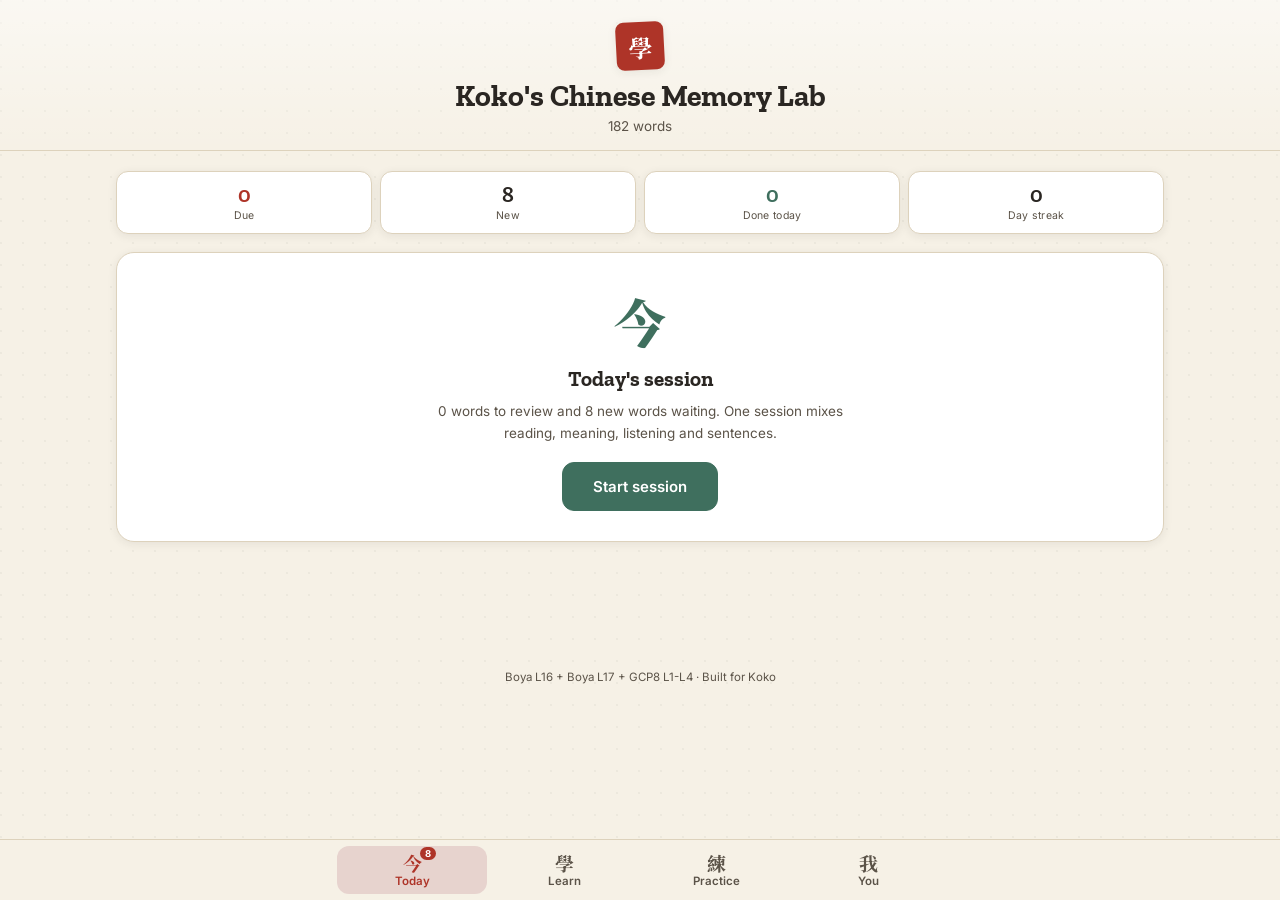
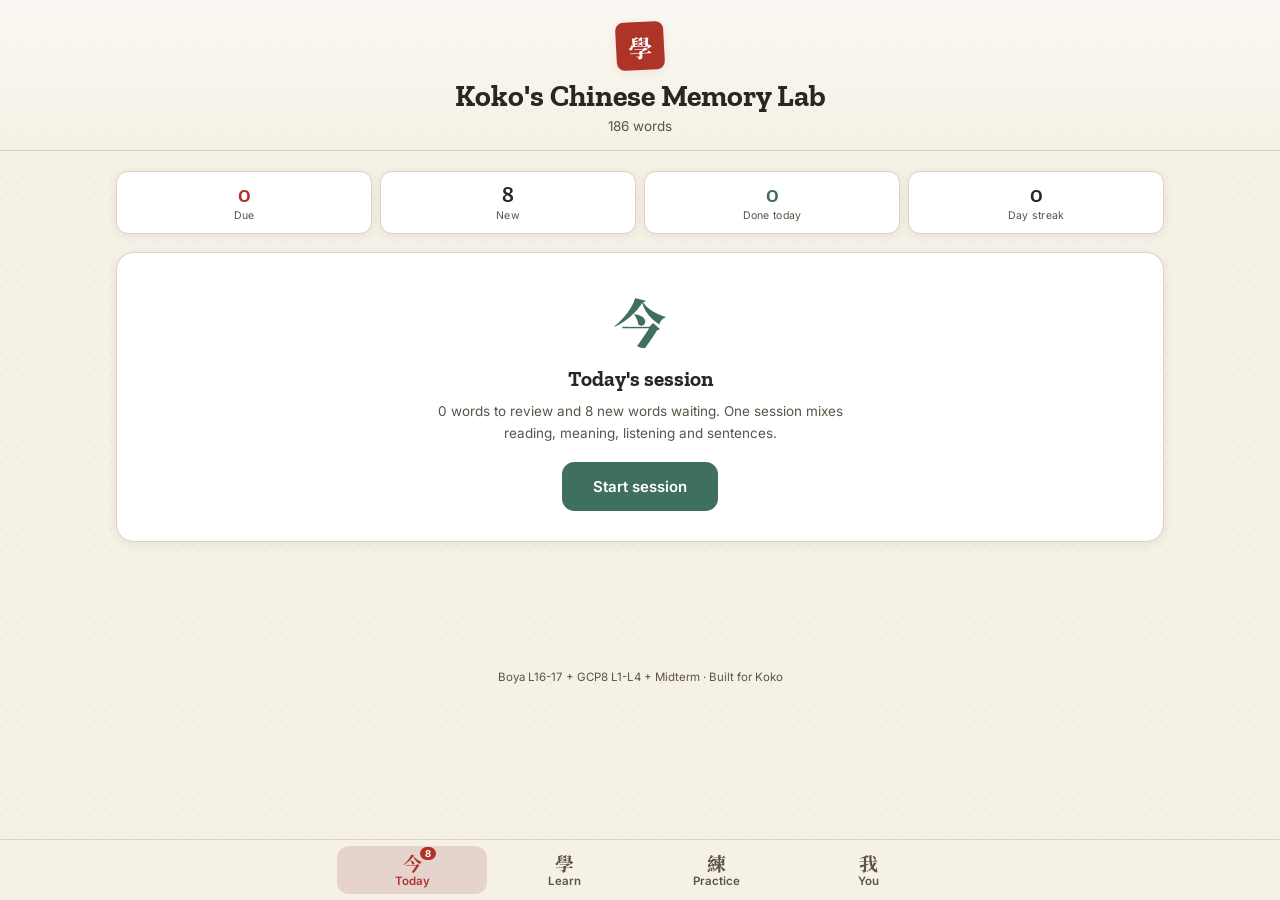
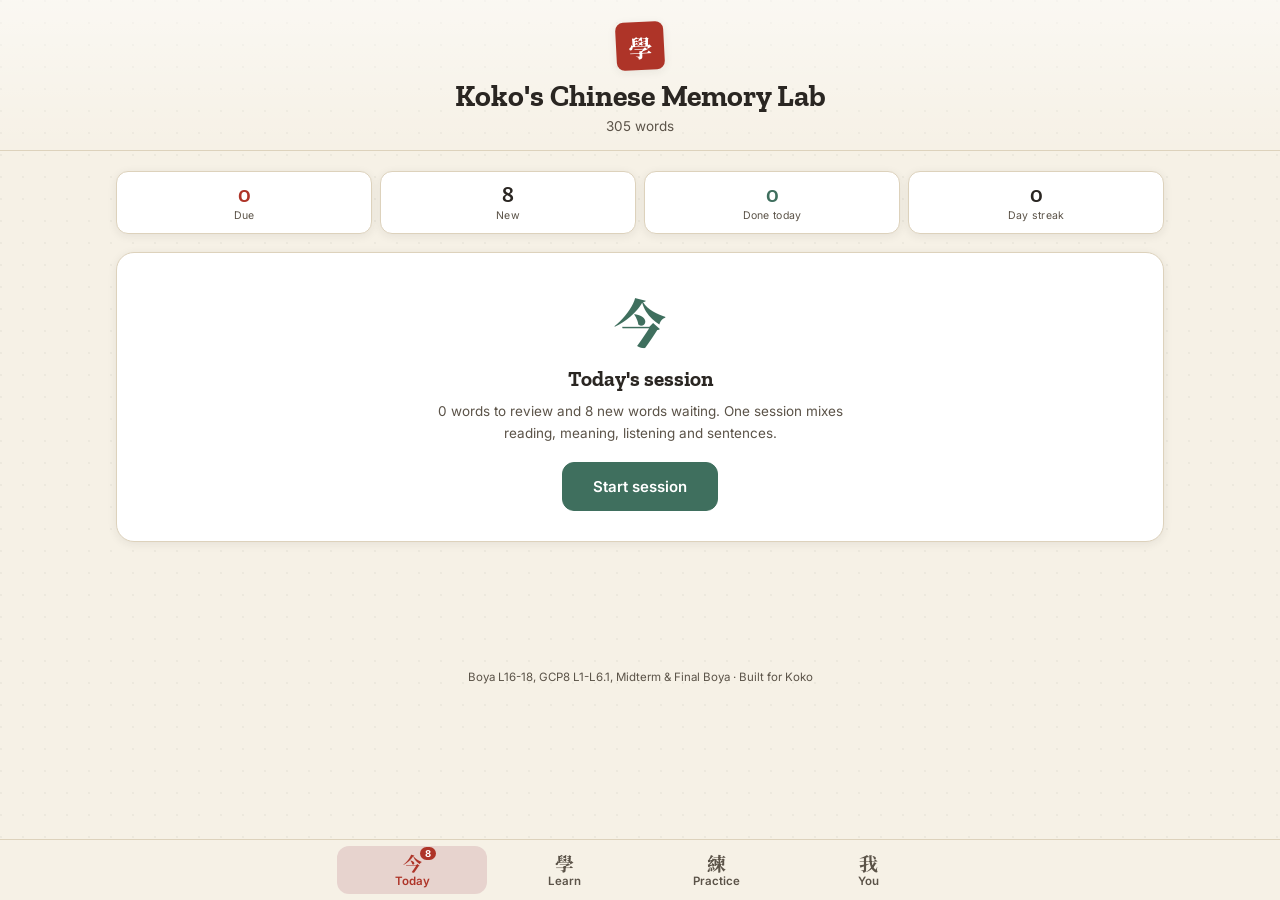
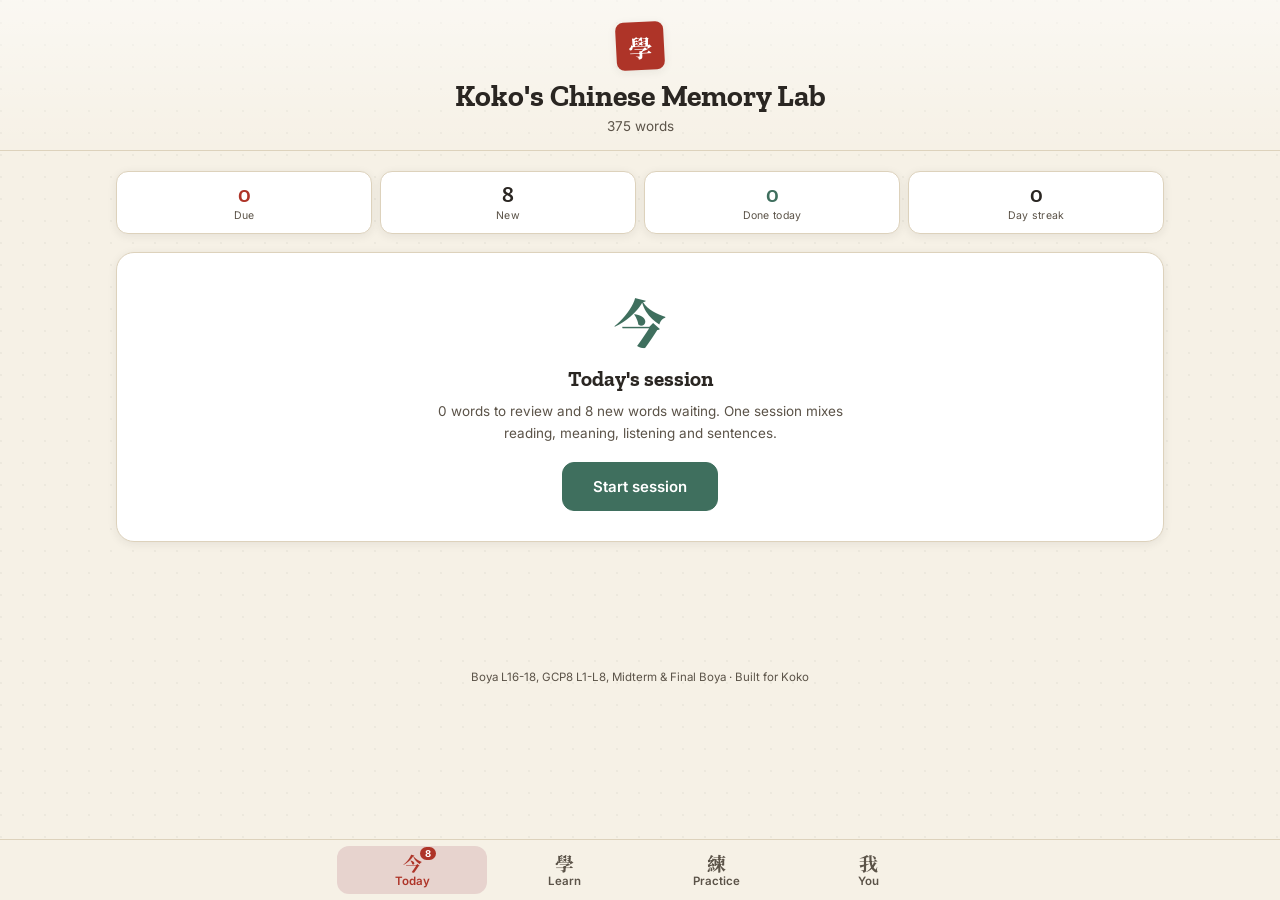
